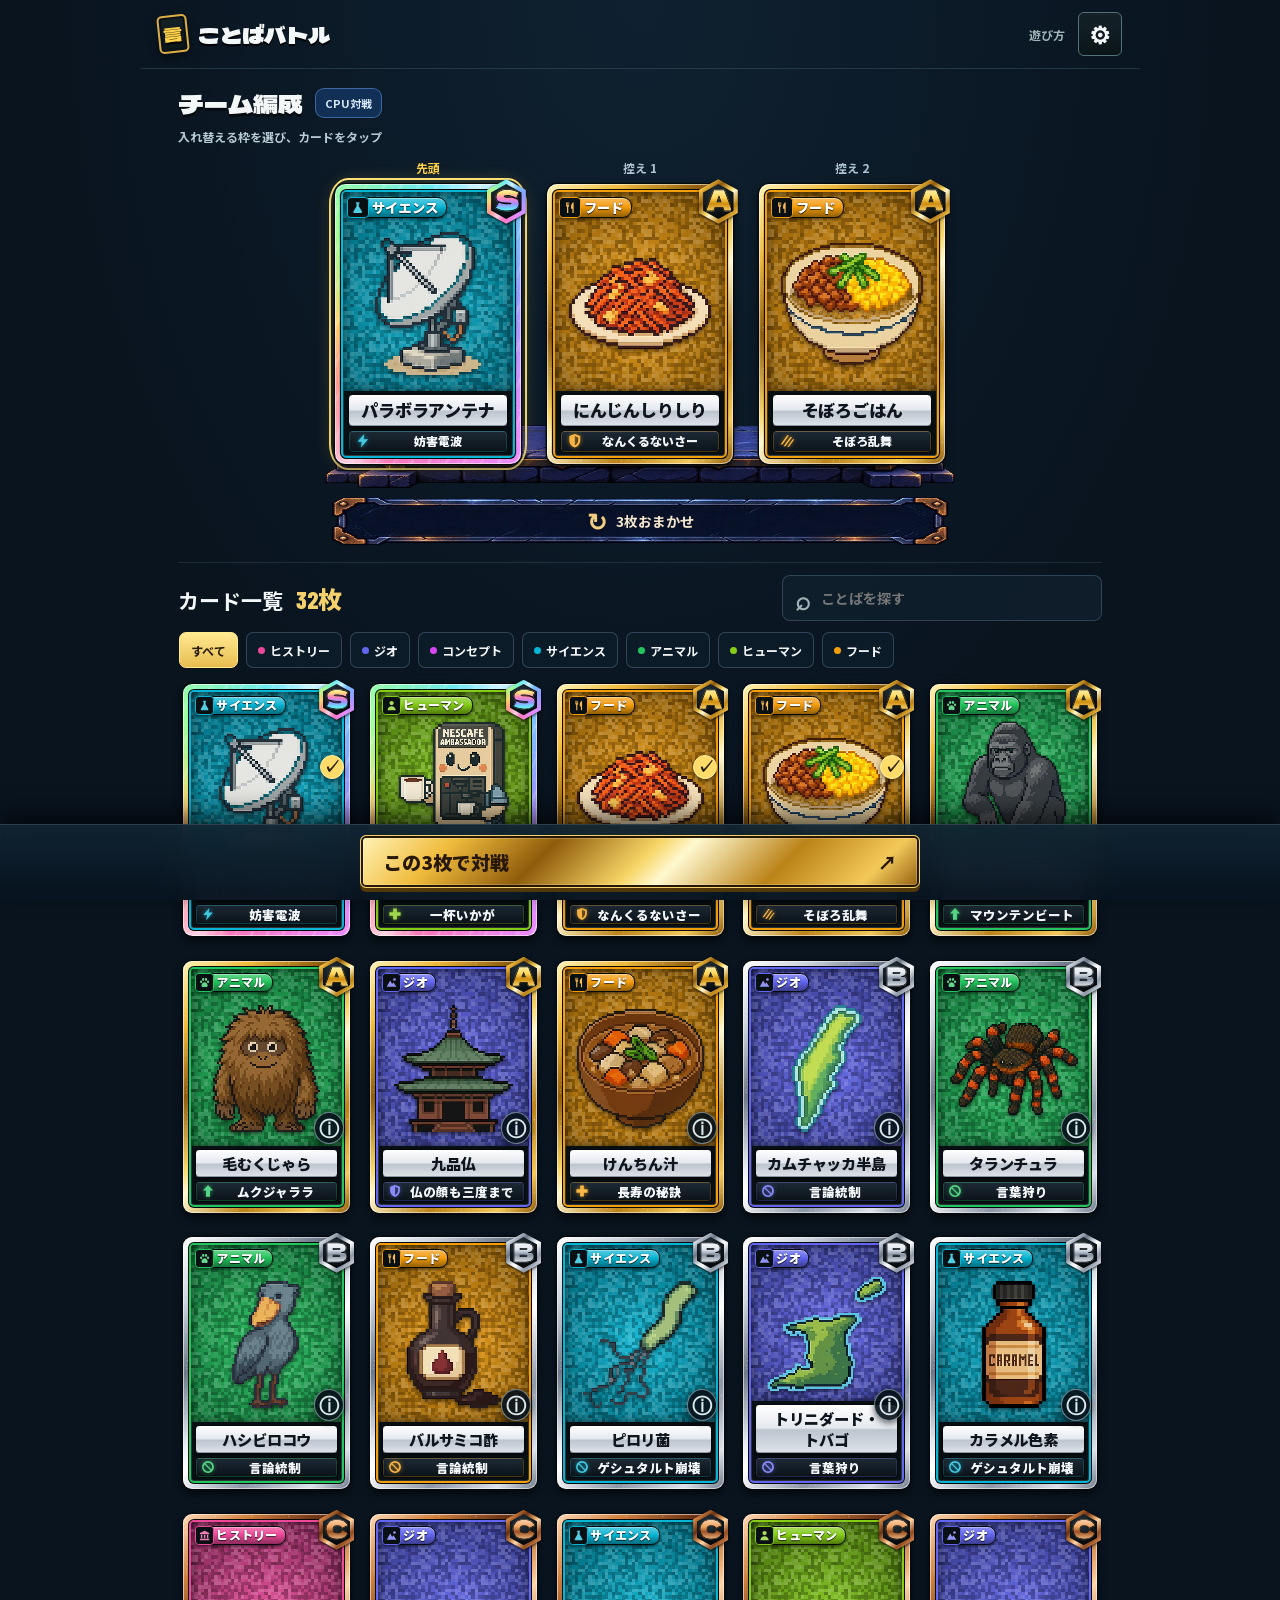
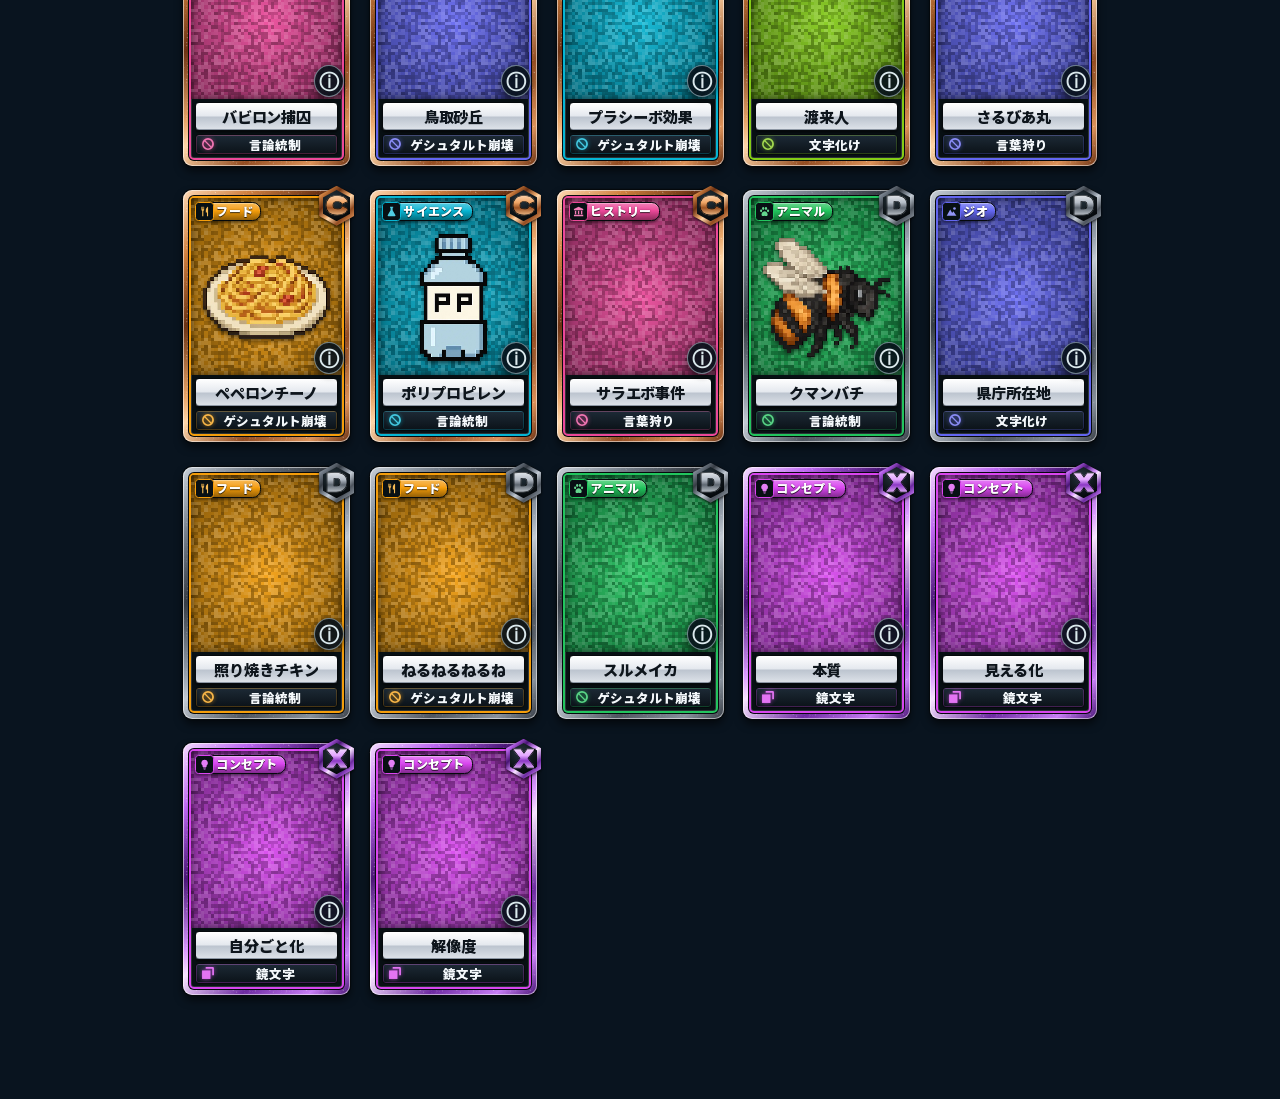
==== index.html @ 17102b44 "preview: fix clipped text, HUD frame insets and compact battle layout" ====
<!doctype html>
<html lang="ja">
<head>
  <meta charset="utf-8">
  <meta name="viewport" content="width=device-width,initial-scale=1,viewport-fit=cover">
  <meta name="robots" content="noindex,nofollow">
  <meta name="theme-color" content="#0b171b">
  <link rel="icon" href="data:,">
  <link rel="preload" as="image" href="battle-ui/assets/img/moon-arena-preview.webp" fetchpriority="high">
  <link rel="preload" as="image" href="battle-ui/assets/img/moon-arena-mobile.webp" media="(max-width:600px)" fetchpriority="low">
  <link rel="preload" as="image" href="battle-ui/assets/img/moon-arena.webp" media="(min-width:601px)" fetchpriority="low">
  <title>ことばバトル — WORD DUEL</title>
  <link rel="stylesheet" href="battle-ui/styles/tokens.css?v=20261007-textfit">
  <link rel="stylesheet" href="battle-ui/ui.css?v=20261007-textfit">
  <link rel="stylesheet" href="battle-ui/styles/cards.css?v=20261007-textfit">
  <link rel="stylesheet" href="battle-ui/styles/battle.css?v=20261007-textfit">
  <link rel="stylesheet" href="battle-ui/styles/mockup.css?v=20261007-textfit">
  <script defer src="battle-ui/data.js?v=20261007-textfit"></script>
  <script defer src="battle-ui/engine.js?v=20261007-textfit"></script>
  <script defer src="battle-ui/presentation.js?v=20261007-textfit"></script>
  <script defer src="battle-ui/view.js?v=20261007-textfit"></script>
  <script defer src="battle-ui/effects.js?v=20261007-textfit"></script>
  <script defer src="battle-ui/app.js?v=20261007-textfit"></script>
</head>
<body>
<div class="ambient" aria-hidden="true"></div>
  <header class="masthead">
    <a class="brand" href="index.html" aria-label="ことばアーケードに戻る"><span class="brand-mark">言</span><span>ことばバトル<small>カード × じゃんけん</small></span></a>
    <nav><button class="text-button" id="rulesButton">遊び方</button><button class="icon-button" id="settingsButton" aria-label="音と演出の設定">⚙</button></nav>
  </header>
  <main>
    <section id="setupScreen" class="setup-screen">
      <div class="intro"><div><div class="setup-title-row"><h1>チーム編成</h1><span class="cpu-mode">CPU対戦</span></div><p class="intro-copy">入れ替える枠を選び、カードをタップ</p></div></div>
      <section class="team-panel" data-side="A" aria-labelledby="teamHeading"><h2 id="teamHeading" class="sr-only">あなたの3枚</h2><div id="teamSlots" class="team-slots"></div><button id="randomTeam" class="subtle-button" type="button"><span aria-hidden="true">↻</span> 3枚おまかせ</button><p class="cpu-note sr-only">相手は毎回ランダム</p></section>
      <section class="collection" aria-labelledby="collectionHeading"><p id="selectionTarget" class="selection-target sr-only" role="status">1枚目にセットするカードを選ぶ</p><div class="collection-heading"><h2 id="collectionHeading">カード一覧 <span>32枚</span></h2><label class="search-box"><span aria-hidden="true">⌕</span><input id="searchInput" type="search" placeholder="ことばを探す" aria-label="ことばを検索"></label></div><div id="typeFilters" class="filters" aria-label="タイプで絞り込む"></div><div id="wordGrid" class="word-grid"></div><p id="emptySearch" class="empty-search" hidden>そのことばは見つかりませんでした。</p></section>
      <div class="setup-dock"><p class="match-summary"><span>あなたの3枚</span><b>VS</b><span>ランダムCPU</span></p><button id="startBattle" class="primary-button">この3枚で対戦 <span>↗</span></button></div>
    </section>
    <section id="battleScreen" class="battle-screen" hidden></section>
    <section id="resultScreen" class="result-screen" hidden><p class="eyebrow">対戦結果</p><h1 id="resultTitle">YOU WIN</h1><p id="resultCopy"></p><div id="resultCards" class="result-cards"></div><div class="result-actions"><button id="rematchButton" class="primary-button">同じチームで再戦 ↗</button><button id="backToSetup" class="subtle-button">編成を変える</button><a href="index.html" class="text-button">アーケードへ</a></div></section>
  </main>
  <dialog id="panelDialog" class="panel-dialog"><div class="dialog-head"><p class="eyebrow" id="dialogLabel"></p><button id="closeDialog" class="icon-button" aria-label="閉じる">×</button></div><div id="dialogContent"></div></dialog>
  <div id="toast" class="toast" role="status" hidden></div>
</body>
</html>
---- battle-ui/styles/tokens.css ----
@charset "UTF-8";
/* Design tokens: fonts, colours, metals, motion. Shared by every screen. */
@font-face{font-family:"KB Dela";src:url(../assets/fonts/DelaGothicOne-subset.woff2) format("woff2");font-weight:400;font-display:swap}
@font-face{font-family:"KB Noto";src:url(../assets/fonts/NotoSansJP-700-subset.woff2) format("woff2");font-weight:700;font-display:swap}
@font-face{font-family:"KB Noto";src:url(../assets/fonts/NotoSansJP-900-subset.woff2) format("woff2");font-weight:900;font-display:swap}
@font-face{font-family:"KB Barlow";src:url(../assets/fonts/BarlowCondensed-800-subset.woff2) format("woff2");font-weight:800;font-display:swap}

:root{
  --font-title:"KB Dela","Dela Gothic One","Hiragino Sans","Yu Gothic UI","Meiryo",sans-serif;
  --font-ui:"KB Noto","Noto Sans JP","Hiragino Sans","Hiragino Kaku Gothic ProN","Yu Gothic UI","Meiryo",sans-serif;
  --font-num:"KB Barlow","Barlow Condensed","Arial Narrow","KB Noto",sans-serif;

  --ink:#081014;--arena:#0b171b;--text:#f3f7f8;--muted:#9fb3b8;--line:#7fb6c233;
  --panel:linear-gradient(180deg,#152329f2,#0b1519f2);
  --panel-edge:#3f5e66;--panel-hi:#9cc6cf40;
  --gold:#ffd04a;--gold-deep:#b77a08;
  --you:#2f7cf6;--cpu:#e5322d;
  --hp-you:linear-gradient(180deg,#8cff9e,#22d154 45%,#119338);
  --hp-cpu:linear-gradient(180deg,#ff9b85,#f0442c 45%,#a8180f);
  --hp-high:linear-gradient(180deg,#a5ffae,#35d35b 45%,#13953c);
  --hp-mid:linear-gradient(180deg,#fff5a8,#ffd033 45%,#c78b05);
  --hp-low:linear-gradient(180deg,#ffb39e,#f24b36 45%,#bd201f);
  --hp-ghost:#ffe08a;
  --atk:linear-gradient(90deg,#b5160f,#ff4a32);--def:linear-gradient(90deg,#1650c8,#3aa0ff);--eva:linear-gradient(90deg,#0f8a3a,#2fe36a);
  --atk-ico:#ff4a3a;--def-ico:#3c9bff;--eva-ico:#2fe36a;
  --buff:#5ff08a;--guard:#7cc4ff;--debuff:#c69bff;

  /* Rarity metals. Each pairs a frame gradient with a text gradient. */
  --metal-gold:linear-gradient(135deg,#fff4b8 0%,#f0bb3c 16%,#8f5c0c 33%,#f7d566 50%,#fff8cf 56%,#bb8318 74%,#f3c95a 90%,#8f5c0c 100%);
  --metal-silver:linear-gradient(135deg,#ffffff 0%,#ccd4de 16%,#6c7888 33%,#e8edf3 50%,#ffffff 56%,#8c97a6 74%,#dce2ea 90%,#6c7888 100%);
  --metal-bronze:linear-gradient(135deg,#ffd9b4 0%,#d0803f 16%,#6b3112 33%,#e7a467 50%,#ffd6a8 56%,#934c21 74%,#dc9158 90%,#6b3112 100%);
  --metal-iron:linear-gradient(135deg,#c9d0d8 0%,#76808c 16%,#363c44 33%,#949eaa 50%,#c2cad3 56%,#4e555e 74%,#87909b 90%,#363c44 100%);
  --metal-violet:linear-gradient(135deg,#f5dcff 0%,#bc66f0 16%,#4a1576 33%,#d996ff 50%,#f8e3ff 56%,#6d2aa1 74%,#c77df5 90%,#4a1576 100%);
  --metal-rainbow:linear-gradient(115deg,#ffffff00 30%,#ffffffb0 46%,#ffffff00 58%),conic-gradient(from 200deg at 40% 45%,#ff6fa5,#ffd36b,#9dff9a,#5fe3ff,#8f9dff,#e88bff,#ff6fa5);
  --text-gold:linear-gradient(180deg,#fff7c6 0%,#ffd75a 40%,#d08d0e 62%,#ffe58c 100%);
  --text-silver:linear-gradient(180deg,#ffffff 0%,#dfe6ee 40%,#8693a3 62%,#f2f5f8 100%);
  --text-bronze:linear-gradient(180deg,#ffe2c4 0%,#f0a565 40%,#9b5121 62%,#ffcf9c 100%);
  --text-iron:linear-gradient(180deg,#eef1f4 0%,#b4bcc6 40%,#5d6670 62%,#d2d8de 100%);
  --text-violet:linear-gradient(180deg,#fbeaff 0%,#e3a6ff 40%,#8b37c4 62%,#f1c9ff 100%);
  --text-rainbow:linear-gradient(180deg,#fff 0%,#ffe27a 22%,#ff86c0 42%,#a58cff 62%,#62e6ff 82%,#b6ffb0 100%);

  /* Motion. --fx-speed is 1 for standard and .5 for fast. */
  --fx-speed:1;--ease-out:cubic-bezier(.2,.8,.2,1);--ease-snap:cubic-bezier(.3,1.4,.5,1);
  color-scheme:dark;
}
body.speed-fast{--fx-speed:.5}
*,*:before,*:after{box-sizing:border-box}
body{margin:0;background:var(--arena);color:var(--text);font-family:var(--font-ui)}
button,input,select{font:inherit}
button{-webkit-tap-highlight-color:transparent}
[hidden]{display:none!important}
.svg-defs{position:absolute;width:0;height:0;overflow:hidden}
---- battle-ui/ui.css ----
@charset "UTF-8";
/* Shell screens. Battle and cards are shared with visual-review.html. */
body{min-width:320px;font-weight:700}button,a,input,select{touch-action:manipulation}button{color:inherit;cursor:pointer}button:disabled{cursor:default}button:focus-visible,a:focus-visible,input:focus-visible,select:focus-visible{outline:3px solid var(--gold);outline-offset:3px}a{color:inherit;text-decoration:none}h1,h2,h3,p{margin:0}
.ambient{position:fixed;inset:0;z-index:-1;background:linear-gradient(#061015b3,#061015e8),url(assets/img/arena-wide.webp) center/cover}
.masthead{max-width:1200px;margin:auto;padding:20px 24px;display:flex;align-items:center;justify-content:space-between;border-bottom:1px solid var(--line);gap:12px}.masthead nav{display:flex;gap:12px;align-items:center}
.brand{display:flex;align-items:center;gap:12px;font:400 20px/1.3 var(--font-title)}.brand small{display:block;font:700 10px/1.8 var(--font-ui);letter-spacing:.14em;color:var(--muted)}.brand-mark{display:grid;place-items:center;width:42px;height:50px;border:2px solid #dcae45;border-radius:5px;transform:rotate(-6deg);color:var(--gold);background:var(--panel);box-shadow:inset 0 0 0 2px #081014,0 4px 10px #0008}
.icon-button,.text-button,.subtle-button{min-height:44px;border:1px solid #52717b;background:var(--panel);border-radius:6px;padding:8px 14px;font-size:13px;display:inline-flex;align-items:center;justify-content:center;gap:8px}.text-button{border-color:transparent;background:transparent;color:var(--muted)}.icon-button{width:44px;padding:0;font:700 24px/1 var(--font-ui)}.subtle-button:hover,.icon-button:hover{border-color:var(--gold)}
.primary-button{min-height:50px;padding:12px 22px;background:var(--metal-gold);color:#281807;border:1px solid #f5d26b;box-shadow:inset 0 0 0 2px #261805,inset 0 0 0 3px #fff3,0 4px 0 #513608;border-radius:6px;font-weight:900;font-size:16px;display:flex;align-items:center;justify-content:space-between;gap:20px}.primary-button:active{transform:translateY(2px);box-shadow:inset 0 0 0 2px #261805,0 2px 0 #513608}
.setup-screen{max-width:1160px;margin:auto;padding:30px 24px 160px}.intro{display:flex;align-items:center;justify-content:space-between;gap:16px;margin-bottom:24px}.intro h1{font:400 32px/1.4 var(--font-title);text-shadow:0 3px #0008}.intro-copy{margin-top:8px;color:var(--muted);font-size:13px}.arcade-rule{display:grid;gap:5px;text-align:right;font-size:14px;color:var(--gold)}.arcade-rule span{color:var(--muted);font-size:12px}
.team-panel{background:var(--panel);border:1px solid #4b636c;border-radius:10px;padding:16px;margin-bottom:30px;box-shadow:inset 0 1px #b7dbe422,0 8px 20px #0005}.section-label{display:flex;justify-content:space-between;align-items:center;gap:12px;margin-bottom:14px}.section-label h2{font-size:16px}.section-label>span{font-size:11px;color:var(--muted)}
.team-slots{display:grid;grid-template-columns:repeat(3,minmax(0,1fr));gap:12px}.team-slot{position:relative;min-width:0;min-height:100px;padding:12px;border:1px solid #36515c;border-radius:6px;background:linear-gradient(120deg,#17313c,#081216);display:flex;align-items:center;gap:10px;text-align:left}.team-slot.selected{border-color:var(--gold);box-shadow:inset 0 0 0 1px #ffd04a66,0 0 16px #ffd04a16}.team-slot img{width:76px;height:76px;object-fit:contain;filter:drop-shadow(0 4px 4px #000a)}.team-slot b{display:block;font-size:14px;overflow-wrap:anywhere}.team-slot small{display:block;color:var(--muted);font-size:11px;margin-top:5px}.slot-no{position:absolute;top:5px;left:7px;font:800 15px var(--font-num);color:var(--gold)}
.team-tools{display:flex;gap:8px;margin-top:12px;flex-wrap:wrap}.team-tools .subtle-button{font-size:12px;min-height:40px}.collection-heading{display:flex;align-items:center;justify-content:space-between;gap:16px;margin-bottom:14px}.eyebrow{font-size:11px;line-height:1.4;letter-spacing:.12em;color:var(--muted)}.collection-heading h2{font-size:20px;margin-top:5px}.collection-heading h2 span{color:var(--gold);font:800 24px var(--font-num);margin-left:8px}
.search-box{display:flex;align-items:center;gap:8px;background:#050d11;border:1px solid #49636b;border-radius:6px;padding:0 12px;width:260px}.search-box>span{font-size:26px;color:var(--muted)}.search-box input{width:100%;height:44px;min-width:0;border:0;background:none;color:var(--text);font-size:13px}
.filters{display:flex;gap:7px;overflow:auto;padding:3px 2px 14px;scrollbar-width:thin}.filter{display:inline-flex;align-items:center;gap:5px;min-height:40px;padding:7px 12px;white-space:nowrap;border:1px solid #3d535a;border-radius:5px;background:#0c181e;font-size:12px}.filter.active{border-color:var(--card-color);background:color-mix(in srgb,var(--card-color) 14%,#0c181e)}.filter-dot{width:7px;height:7px;border-radius:50%;background:var(--card-color)}
.word-grid{display:grid;grid-template-columns:repeat(5,minmax(0,1fr));gap:24px 20px;padding-top:6px}.word-entry{display:block;min-width:0;padding:0;background:transparent;border:0;text-align:left;position:relative;transition:transform 150ms ease}.word-entry:hover{transform:translateY(-4px)}.word-entry .kcard{width:100%}.word-entry.in-team:after{content:'編成中';position:absolute;left:8px;top:38px;font-size:10px;background:#061113eb;color:var(--gold);padding:4px 7px;border:1px solid var(--gold);border-radius:4px}
.entry-footer{display:flex;justify-content:space-between;gap:5px;margin:7px 2px 0;color:var(--muted);font-size:10px}.entry-footer span:first-child{overflow:hidden;white-space:nowrap;text-overflow:ellipsis}.card-stats{display:grid;gap:4px;margin:10px 2px 0;padding:9px 8px;background:#081318d9;border:1px solid #35505b;border-radius:5px}.card-stat{display:grid;grid-template-columns:26px minmax(0,1fr) 30px;gap:6px;align-items:center;font-size:10px;line-height:1.2}.card-stat b{text-align:right;font:800 15px/1 var(--font-num)}.stat-track{height:5px;background:#02080b;overflow:hidden;border-radius:2px}.stat-track i{display:block;height:100%;background:var(--hp-you)}.stat-atk .stat-track i{background:var(--atk)}.stat-def .stat-track i{background:var(--def)}.stat-eva .stat-track i{background:var(--eva)}.empty-search{text-align:center;padding:40px;color:var(--muted)}
.setup-dock{position:fixed;bottom:0;left:0;right:0;z-index:5;display:flex;justify-content:center;gap:60px;align-items:center;padding:14px 24px max(14px,env(safe-area-inset-bottom));background:linear-gradient(#16272ff2,#081014fa);border-top:1px solid #5e7984;box-shadow:0 -10px 26px #0009;backdrop-filter:blur(12px)}.setup-dock>.primary-button{width:300px}
.panel-dialog{position:fixed;padding:20px;width:min(540px,calc(100% - 24px));max-height:calc(100dvh - 32px);overflow:auto;border:1px solid #8babb4;border-radius:10px;background:linear-gradient(140deg,#1e343e,#081318 70%);box-shadow:inset 0 0 0 3px #071015,0 24px 80px #000c;color:var(--text);overscroll-behavior:contain}.panel-dialog::backdrop{background:#02080ccd;backdrop-filter:blur(4px)}.dialog-head{display:flex;justify-content:space-between;align-items:center;margin-bottom:16px;min-height:44px}.panel-dialog h2{font-size:22px;line-height:1.45}.panel-dialog h3{font-size:16px}.panel-copy{font-size:13px;color:#bdced5;line-height:1.9;margin:12px 0}.panel-copy p{margin:16px 0}.panel-copy strong{color:var(--text)}
.detail-top{display:grid;grid-template-columns:150px minmax(0,1fr);gap:22px;align-items:center}.detail-top .kcard{width:100%}.detail-top p{font-size:12px;color:var(--muted);margin-top:10px}.detail-stats{display:grid;grid-template-columns:repeat(4,minmax(0,1fr));gap:8px;margin:20px 0}.detail-stat{background:#030b0f;border:1px solid #3d5862;border-radius:5px;text-align:center;padding:10px 4px}.detail-stat small{display:block;font-size:11px;color:var(--muted)}.detail-stat b{font:800 30px var(--font-num)}.skill-description{padding:16px;border-left:3px solid var(--gold);background:#03101599;font-size:13px;line-height:1.9}.skill-description h3{color:var(--gold);margin-bottom:6px}.dialog-actions{display:flex;gap:12px;margin-top:20px;flex-wrap:wrap}.dialog-actions .primary-button{flex:1}
.setting-row{display:flex;align-items:center;justify-content:space-between;gap:16px;font-size:13px;margin-top:18px;min-height:44px}.setting-row select{max-width:68%;min-height:44px;padding:8px;border:1px solid #5d7b85;background:#09151b;color:var(--text);border-radius:5px;font-size:12px}.setting-row input[type=range]{width:55%;height:32px;accent-color:var(--gold)}.setting-row input[type=checkbox]{width:24px;height:24px;accent-color:var(--gold)}
.switch-choice{display:flex;align-items:center;gap:14px;width:100%;min-height:88px;margin-top:12px;padding:12px;border:1px solid #4a6873;border-radius:6px;background:var(--panel);text-align:left}.switch-choice:hover{border-color:var(--gold)}.switch-choice img{width:70px;height:70px;object-fit:contain}.switch-choice b{display:block;font-size:15px}.switch-choice small{display:block;font-size:11px;line-height:1.7;color:var(--muted);margin-top:5px}.order-row{display:flex;align-items:center;gap:8px;margin-top:12px}.order-row>span{flex:1;font-size:14px}.history-list{padding-left:20px;font-size:12px;line-height:1.8;color:#cedbe0}.history-list li{margin-bottom:10px}
.result-screen{max-width:780px;margin:0 auto;padding:48px 24px;text-align:center}.result-screen h1{font:800 clamp(50px,12vw,90px)/1.2 var(--font-num);color:var(--gold);text-shadow:0 4px #281807,0 0 30px #ffd04a22;margin:12px 0}#resultCopy{font-size:13px;color:var(--muted);line-height:1.7}.result-cards{display:grid;grid-template-columns:repeat(3,minmax(0,1fr));gap:20px;margin:40px 0}.result-cards .kcard{width:100%}.result-hp{font:800 18px/1.5 var(--font-num);margin-top:12px}.result-actions{display:flex;flex-wrap:wrap;justify-content:center;gap:12px}.result-actions .primary-button{justify-content:center}.toast{position:fixed;bottom:140px;left:50%;transform:translateX(-50%);z-index:30;max-width:calc(100% - 28px);width:max-content;padding:12px 20px;border:1px solid var(--gold);border-radius:6px;background:#0a171cf5;color:var(--text);font-size:13px;box-shadow:0 6px 24px #000b}
@media(max-width:900px){.word-grid{grid-template-columns:repeat(4,minmax(0,1fr))}.team-slot img{width:54px}.team-slot b{font-size:12px}.setup-dock{gap:24px}}
@media(max-width:620px){
 .masthead{padding:12px 16px}.brand{font-size:15px;gap:8px}.brand-mark{width:32px;height:40px}.brand small{font-size:9px}.masthead nav{gap:4px}.text-button{padding:8px;font-size:12px}.setup-screen{padding:22px 14px 164px}.intro h1{font-size:26px}.arcade-rule{display:none}.intro-copy{font-size:12px}
 .team-panel{padding:12px}.section-label h2{font-size:14px}.section-label>span{font-size:10px}.team-slots{gap:6px}.team-slot{flex-direction:column;gap:3px;padding:18px 5px 8px;text-align:center;min-height:132px}.team-slot img{width:60px;height:50px}.team-slot b{font-size:10px}.team-slot small{font-size:9px;margin-top:4px}.team-tools{gap:5px}.team-tools .subtle-button{padding:6px 9px;min-height:44px;font-size:10px}
 .collection-heading{gap:10px}.collection-heading h2{font-size:17px}.search-box{width:150px}.search-box input{font-size:11px}.filters{gap:6px}.filter{padding:6px 10px}.word-grid{grid-template-columns:repeat(2,minmax(0,1fr));gap:24px 16px;padding:5px 4px}.setup-dock{flex-direction:column;gap:8px;padding:9px 14px max(12px,env(safe-area-inset-bottom))}.setup-dock>.primary-button{width:100%;max-width:450px;min-height:48px}
 .panel-dialog{padding:16px}.detail-top{grid-template-columns:130px minmax(0,1fr);gap:16px}.detail-top h2{font-size:19px}.detail-top p{font-size:11px}.detail-stats{gap:6px;margin:16px 0}.detail-stat b{font-size:26px}.dialog-actions{gap:8px}.dialog-actions .primary-button{font-size:14px;padding:10px 14px}.dialog-actions>.subtle-button{width:100%}.result-screen{padding:32px 14px}.result-cards{gap:12px;margin:30px 0}.result-hp{font-size:13px}.result-actions{flex-direction:column}.result-actions .primary-button{font-size:15px}
}
@media(prefers-reduced-motion:reduce){.word-entry{transition:none}.word-entry:hover{transform:none}}.motion-reduced .word-entry{transition:none}

/* Matching team editors: selecting either side uses the same collection. */
.match-teams{display:grid;grid-template-columns:repeat(2,minmax(0,1fr));gap:18px;margin-bottom:28px}
.match-teams .team-panel{--team-accent:#71b8ff;margin:0;min-width:0;border-top:3px solid var(--team-accent)}
.match-teams .team-panel[data-side="B"]{--team-accent:#ff9181}
.team-panel[data-editing="true"]{box-shadow:inset 0 0 0 1px #b7dbe422,0 0 20px #122836}
.team-panel .section-label h2{display:flex;align-items:center;gap:8px;font-size:15px}
.team-panel .section-label>span{font-size:10px}
.team-panel .team-slots{gap:8px}
.team-panel .team-slot{display:flex;flex-direction:column;justify-content:start;text-align:center;min-height:150px;padding:18px 5px 8px;gap:5px;border-color:#42606d;background:linear-gradient(160deg,color-mix(in srgb,var(--type) 15%,#17313c),#081216)}
.team-panel .team-slot.selected{border:2px solid var(--team-accent);padding:17px 4px 7px;box-shadow:0 0 12px color-mix(in srgb,var(--team-accent) 20%,transparent)}
.slot-art{position:relative;display:block;width:76px;height:68px;flex:0 0 auto;overflow:hidden}
.team-slot .slot-art img{width:100%;height:100%}.slot-copy{min-width:0;width:100%}.team-panel .team-slot b{font-size:12px;line-height:1.4}.team-panel .team-slot small{font-size:10px;line-height:1.3}
.slot-copy small i{display:inline-block;width:6px;height:6px;border-radius:50%;margin-right:3px}
.slot-edit{font-size:10px;line-height:14px;color:var(--team-accent);margin-top:auto;text-decoration:underline;text-underline-offset:3px}
.team-tools{justify-content:space-between;gap:5px}.team-tools .subtle-button{padding:6px 10px;flex:1;min-height:40px;white-space:nowrap}
.selection-target{width:fit-content;border-left:3px solid #71b8ff;background:#173248;padding:8px 12px;font-size:13px;margin-bottom:14px}.selection-target[data-side="B"]{border-color:#ff9181;background:#3d2223}
.collection{scroll-margin-top:18px}.match-summary{display:flex;align-items:center;gap:22px;font-size:13px;color:#d7e6ec}.match-summary b{font:800 24px var(--font-num);color:var(--gold)}
@media(max-width:760px){.match-teams{grid-template-columns:1fr;gap:12px}.team-panel .team-slot{min-height:118px;gap:3px}.slot-art{width:64px;height:45px}.team-panel .team-slot b{font-size:11px}.team-panel .team-slot small{font-size:9px}.team-panel .section-label{margin-bottom:9px}.match-teams .team-panel{padding:11px}.team-tools{margin-top:9px}.team-tools .subtle-button{min-height:36px;font-size:11px}.match-summary{font-size:12px;gap:20px}}
@media(max-width:620px){.setup-screen{padding-bottom:132px}.setup-dock{gap:6px}.match-summary b{font-size:18px}}
@keyframes result-arrive{from{opacity:0;transform:scale(1.3);filter:blur(5px)}to{opacity:1;transform:scale(1);filter:blur(0)}}
.result-screen.screen-enter h1{animation:result-arrive 550ms cubic-bezier(.15,.85,.2,1)}
body.motion-reduced .result-screen h1{animation:none}
@media(prefers-reduced-motion:reduce){.result-screen h1{animation:none!important}}

/* Compact tap-first team setup. The three chosen cards stay in sight while
   the player scrolls the gallery; the opponent is randomized at battle start. */
.setup-screen{max-width:1040px;padding-top:16px;padding-bottom:116px}
.intro{margin-bottom:12px}.intro h1{font-size:24px;line-height:1.2}.intro-copy{margin-top:3px;font-size:12px}
.cpu-note{display:flex;align-items:center;gap:8px;font-size:12px;color:#dce9ec;white-space:nowrap}
.cpu-note .owner-tag{font-size:12px}.cpu-note b{font-weight:900}
.setup-screen>.team-panel{position:sticky;top:0;z-index:6;margin:0 0 14px;padding:10px 12px 8px;border:1px solid #527c96;border-top:3px solid #71b8ff;background:#101e25f7;backdrop-filter:blur(16px)}
.setup-screen .section-label{margin-bottom:8px}.setup-screen .section-label h2{display:flex;align-items:center;gap:8px;font-size:15px}
.setup-screen .section-label .subtle-button{min-height:34px;padding:5px 10px;white-space:nowrap;font-size:11px}
.setup-screen .team-slots{gap:8px}.setup-screen .team-slot{height:94px;min-height:0;display:flex;flex-direction:row;gap:6px;padding:14px 8px 6px;background:linear-gradient(140deg,color-mix(in srgb,var(--type) 20%,#0e2028),#071014);border:2px solid #385565;text-align:left}
.setup-screen .team-slot.selected{padding:14px 8px 6px;border-color:#ffd96f;box-shadow:0 0 0 2px #ffd96f44,0 0 18px #ffd04a38}
.setup-screen .slot-no{top:3px;left:6px;font-size:10px;line-height:1.1;letter-spacing:.02em}
.setup-screen .slot-art{width:66px;height:56px;flex:0 0 auto}.setup-screen .slot-art img{width:100%;height:100%}
.setup-screen .slot-copy{min-width:0}.setup-screen .slot-copy b{font-size:12px;line-height:1.25;overflow-wrap:anywhere}.setup-screen .slot-copy small{margin-top:4px;font-size:10px;line-height:1.2}
.team-help{margin-top:7px;font-size:11px;color:#d2e4e8;text-align:center}
.selection-target{margin-bottom:8px;padding:7px 10px;font-size:12px}.collection{scroll-margin-top:190px}
.collection-heading{margin-bottom:8px}.collection-heading h2{font-size:18px}.collection-heading h2 span{font-size:20px}
.filters{padding-bottom:8px}.filter{min-height:34px;padding:5px 9px;font-size:11px}
.word-grid{grid-template-columns:repeat(5,minmax(0,1fr));gap:16px 12px;padding:2px}
.word-entry{text-align:center}.word-entry:hover{transform:none}.word-entry.in-team:after{content:none}
.word-pick{display:block;position:relative;width:100%;padding:0;border:0;background:none;color:inherit;text-align:left}
.word-pick:focus-visible,.word-more:focus-visible{outline:3px solid var(--gold);outline-offset:2px}
.word-pick .kcard{width:100%}.word-pick:active{transform:scale(.96)}
.chosen-badge{position:absolute;z-index:4;left:1px;top:2px;padding:2px 4px;border:1px solid #c6e8ff;border-radius:3px;background:#145fa5;color:#fff;font-size:9px;line-height:1.1;white-space:nowrap}
.word-entry .entry-footer{display:grid;grid-template-columns:minmax(0,1fr) auto;align-items:start;gap:3px;margin:4px 0 0;color:#e6f0f3;font-size:10px;line-height:1.25;text-align:left}
.word-entry .entry-footer span:first-child{white-space:normal;overflow-wrap:anywhere;display:-webkit-box;-webkit-box-orient:vertical;-webkit-line-clamp:2;overflow:hidden;min-height:25px}
.word-more{min-width:32px;min-height:26px;padding:2px 3px;border:1px solid #68848f;border-radius:4px;background:#0c202a;color:#dbe9ed;font-size:10px}
.setup-dock{gap:16px;padding:8px 16px max(8px,env(safe-area-inset-bottom))}.setup-dock>.primary-button{width:260px;min-height:46px}
@media(max-width:620px){
  .setup-screen{padding:10px 10px 98px}.intro{align-items:flex-start;gap:7px}.intro h1{font-size:21px}.intro-copy{font-size:11px}.cpu-note{align-items:flex-end;flex-direction:column;gap:3px;font-size:9px}.cpu-note .owner-tag{font-size:10px;padding:3px 6px}
  .setup-screen>.team-panel{padding:8px 8px 6px;margin-bottom:10px}.setup-screen .section-label{margin-bottom:7px}.setup-screen .section-label h2{font-size:13px}.setup-screen .section-label .subtle-button{min-height:32px;padding:4px 7px;font-size:10px}
  .setup-screen .team-slots{gap:5px}.setup-screen .team-slot{height:108px;min-height:0;flex-direction:column;align-items:center;gap:1px;padding:16px 3px 3px;text-align:center}
  .setup-screen .team-slot.selected{padding:16px 3px 3px}.setup-screen .slot-art{width:72px;height:49px}.setup-screen .slot-copy b{font-size:10px;line-height:1.15;display:-webkit-box;-webkit-box-orient:vertical;-webkit-line-clamp:2;overflow:hidden}.setup-screen .slot-copy small{font-size:8px;margin-top:2px}
  .team-help{font-size:10px;margin-top:5px}.collection{scroll-margin-top:166px}.collection-heading{gap:8px}.collection-heading h2{font-size:16px}.search-box{width:135px}.search-box input{font-size:11px}.filter{min-height:30px;padding:4px 7px;font-size:10px}
  .word-grid{grid-template-columns:repeat(4,minmax(0,1fr));gap:12px 6px;padding:2px}.word-entry .entry-footer{font-size:9px}.word-more{min-width:29px;font-size:9px}
  .setup-dock{flex-direction:row;padding:7px 10px max(9px,env(safe-area-inset-bottom))}.setup-dock .match-summary{display:none}.setup-dock>.primary-button{width:100%;max-width:420px;min-height:46px}
}
@media(max-width:350px){.word-grid{grid-template-columns:repeat(3,minmax(0,1fr))}.cpu-note b{display:none}}
---- battle-ui/styles/cards.css ----
@charset "UTF-8";
/* Common card: rarity = outer metal frame + rank badge, type = inner band,
   plate and icon. Internal sizes use container units so one component
   works at battle, bench and list sizes. */
[data-rank="S"]{--metal:var(--metal-rainbow);--metal-text:var(--text-rainbow);--metal-edge:#e9f6ff;--metal-glow:#9fe7ff66}
[data-rank="A"]{--metal:var(--metal-gold);--metal-text:var(--text-gold);--metal-edge:#ffe9a3;--metal-glow:#ffcf4a40}
[data-rank="B"]{--metal:var(--metal-silver);--metal-text:var(--text-silver);--metal-edge:#f4f7fb;--metal-glow:#dfe9f530}
[data-rank="C"]{--metal:var(--metal-bronze);--metal-text:var(--text-bronze);--metal-edge:#ffcfa1;--metal-glow:#e0915030}
[data-rank="D"]{--metal:var(--metal-iron);--metal-text:var(--text-iron);--metal-edge:#c7ced6;--metal-glow:#00000000}
[data-rank="X"]{--metal:var(--metal-violet);--metal-text:var(--text-violet);--metal-edge:#f0c8ff;--metal-glow:#c070ff40}

.ico{width:1em;height:1em;fill:currentColor;flex:0 0 auto;display:inline-block;vertical-align:-.14em}

/* ---- Large card ---- */
.kcard{position:relative;container-type:inline-size;width:100%;aspect-ratio:63/95;isolation:isolate;font-family:var(--font-ui);color:var(--text);user-select:none;-webkit-user-select:none}
.kcard-frame{position:absolute;inset:0;border-radius:5.5cqw;padding:3.4cqw;background:var(--metal);
  box-shadow:0 0 0 .7cqw #05090c,inset 0 0 0 .6cqw #ffffff88,inset 0 -1.2cqw 1.2cqw #0000004d,0 4cqw 7cqw #000000a6,0 0 7cqw var(--metal-glow)}
.kcard-frame:before{content:"";position:absolute;inset:0;border-radius:inherit;background:url(../assets/img/sparkle.png) 0 0/22cqw;mix-blend-mode:screen;opacity:.55;pointer-events:none}
.kcard[data-rank="S"] .kcard-frame:before{opacity:1;background:url(../assets/img/sparkle.png) 0 0/16cqw,repeating-linear-gradient(115deg,#ffffff00 0 6cqw,#ffffff38 7cqw,#ffffff00 8.5cqw)}
.kcard[data-rank="D"] .kcard-frame:before{opacity:.3}
.kcard-body{position:relative;height:100%;border-radius:3cqw;background:#081014;border:1.5cqw solid var(--type);
  box-shadow:0 0 0 .6cqw #05090c,inset 0 0 0 .5cqw #ffffff30;display:flex;flex-direction:column;gap:1.6cqw;padding:0 0 1.8cqw;overflow:hidden}

.kcard-art,.mini-art{position:relative;overflow:hidden;
  background:url(../assets/img/mosaic.png) 0 0/48cqw,radial-gradient(ellipse 75% 70% at 50% 56%,color-mix(in srgb,var(--type) 92%,#fff 8%),color-mix(in srgb,var(--type) 62%,#02090c) 78%);
  image-rendering:pixelated}
.kcard-art{flex:1 1 auto;min-height:0}
.kcard-art:after{content:"";position:absolute;inset:0;box-shadow:inset 0 0 6cqw #000000a0;pointer-events:none}
.art-pic{position:absolute;inset:0;display:block}
.art-pic img{position:absolute;inset:0;width:100%;height:100%;object-fit:contain;image-rendering:pixelated;
  transform:translate(var(--art-x,0),var(--art-y,0)) scale(var(--art-scale,1));
  -webkit-mask-image:linear-gradient(90deg,#0000,#000 3%,#000 97%,#0000),linear-gradient(#0000,#000 3%,#000 97%,#0000);-webkit-mask-composite:source-in;
  mask-image:linear-gradient(90deg,#0000,#000 3%,#000 97%,#0000),linear-gradient(#0000,#000 3%,#000 97%,#0000);mask-composite:intersect;
  filter:drop-shadow(0 1.6cqw 1.2cqw #0008)}
.kcard-art .art-pic{inset:14cqw 3cqw 1cqw}
.art-fallback{position:absolute;inset:0;display:grid;place-items:center;font:400 30cqw/1 var(--font-title);color:#fff;text-shadow:0 1cqw 0 #0008}

.kcard-type{position:absolute;left:2.4cqw;top:2.4cqw;z-index:2;display:flex;align-items:center;gap:1.6cqw;height:11.5cqw;padding:0 4.2cqw 0 0;
  background:linear-gradient(180deg,color-mix(in srgb,var(--type) 70%,#fff 30%),var(--type) 45%,color-mix(in srgb,var(--type) 60%,#000));
  border:.7cqw solid #05090c;border-radius:2cqw 5cqw 5cqw 2cqw;box-shadow:inset 0 .5cqw 0 #ffffff70,0 1cqw 1.6cqw #0007;
  font-weight:900;font-size:7.2cqw;line-height:1;color:#fff;text-shadow:0 .5cqw 0 #000a,0 0 1cqw #0006;letter-spacing:.02em}
.kcard-type .ico{width:11.5cqw;height:11.5cqw;padding:1.8cqw;margin:-.7cqw 0 -.7cqw -.7cqw;background:#081014;border:.7cqw solid var(--type);border-radius:2cqw;color:color-mix(in srgb,var(--type) 70%,#fff)}

.kcard-name{margin:0 2.6cqw;padding:1.8cqw 2.6cqw;min-height:13cqw;display:grid;place-items:center;text-align:center;
  background:linear-gradient(180deg,#ffffff,#e4e8ee 48%,#bcc4cf 52%,#dfe4ea);border:.8cqw solid #05090c;border-radius:2.4cqw;
  box-shadow:inset 0 .5cqw 0 #fff,inset 0 -.6cqw 0 #8d97a4,0 1cqw 1.4cqw #0008}
.kcard-name b{color:#0e151c;font-weight:900;font-size:min(9.1cqw,17px);line-height:1.12;letter-spacing:-.01em;word-break:keep-all;overflow-wrap:anywhere;word-break:auto-phrase;text-wrap:balance;
  display:-webkit-box;-webkit-box-orient:vertical;-webkit-line-clamp:2;overflow:hidden}
.kcard-name .name-part{display:inline-block;white-space:nowrap}
.kcard-move{margin:0 2.6cqw;height:12.5cqw;display:flex;align-items:center;gap:2.4cqw;padding:0 3cqw;
  background:linear-gradient(180deg,#1d2a36,#0b1218);border:.8cqw solid #05090c;border-radius:2.4cqw;box-shadow:inset 0 .5cqw 0 #ffffff1f,inset 0 0 0 .4cqw color-mix(in srgb,var(--type) 35%,transparent)}
.kcard-move .ico{width:8.4cqw;height:8.4cqw;color:color-mix(in srgb,var(--type) 75%,#fff);filter:drop-shadow(0 0 1.2cqw color-mix(in srgb,var(--type) 70%,transparent))}
.kcard-move b{flex:1;min-width:0;font-weight:900;font-size:min(7.6cqw,14px);line-height:1.1;white-space:nowrap;overflow:hidden;text-overflow:ellipsis;text-align:center;color:#f4f8fb}

/* Rank badge (shared by large and mini cards). */
.rank-badge{position:absolute;display:grid;place-items:center;filter:drop-shadow(0 .9cqw .8cqw #000c)}
.rank-badge:before,.rank-badge:after{content:"";position:absolute;inset:0;clip-path:polygon(50% 0,100% 24%,100% 76%,50% 100%,0 76%,0 24%)}
.rank-badge:before{background:var(--metal)}
.rank-badge:after{inset:11%;background:radial-gradient(circle at 40% 30%,#26343d,#05090c 75%)}
.rank-badge span{position:relative;z-index:1;font-family:var(--font-title);line-height:1;background:var(--metal-text);-webkit-background-clip:text;background-clip:text;color:transparent;-webkit-text-stroke:.03em #05090c}
.kcard-rank{top:-2.6cqw;right:-2.6cqw;width:21cqw;height:24cqw;z-index:3}
.kcard-rank span{font-size:14.5cqw;margin-top:-.6cqw}

/* Interactive wrapper used in battle. */
.card-hit{display:block;width:100%;padding:0;border:0;background:none;color:inherit;cursor:pointer;border-radius:6%}
.card-hit:focus-visible{outline:3px solid var(--gold);outline-offset:4px}

/* ---- Mini card (bench, team slots) ---- */
.mini{position:relative;container-type:inline-size;width:var(--mini-w,58px);aspect-ratio:58/66;padding:0;border:0;background:none;color:inherit;cursor:pointer;flex:0 0 auto}
.mini-frame{position:absolute;inset:0;border-radius:8cqw;padding:5cqw;background:var(--metal);box-shadow:0 0 0 1px #05090c,inset 0 0 0 1px #ffffff80,0 3px 6px #0009}
.mini-art{position:absolute;inset:5cqw 5cqw 27cqw;border-radius:4cqw;border:1px solid #05090c;background-size:64cqw,auto}
.mini-art .art-pic{inset:6cqw}
.mini-type{position:absolute;left:5cqw;right:5cqw;bottom:5cqw;height:21cqw;display:flex;align-items:center;justify-content:center;gap:3cqw;padding:0 3cqw;
  background:linear-gradient(180deg,#1d2a36,#081014);border:1px solid #05090c;border-top:2px solid var(--type);border-radius:0 0 4cqw 4cqw;
  font-weight:900;font-size:clamp(8px,14cqw,11px);letter-spacing:-.08em;line-height:1;color:#fff;white-space:nowrap;overflow:visible}
.mini-type .ico{width:15cqw;height:15cqw;color:color-mix(in srgb,var(--type) 75%,#fff)}
.mini-rank{top:-5cqw;right:-6cqw;width:28cqw;height:32cqw;z-index:2}
.mini-rank span{font-size:19cqw}
.mini-hp{position:absolute;left:8cqw;right:8cqw;bottom:-9cqw;height:5px;border-radius:3px;background:#03080b;box-shadow:0 0 0 1px #2a3d44;overflow:hidden}
.mini-hp i{display:block;height:100%;background:var(--hp-fill-color,var(--hp-high));transform-origin:left}
[data-level="high"]{--hp-fill-color:var(--hp-high)}
[data-level="mid"]{--hp-fill-color:var(--hp-mid)}
[data-level="low"]{--hp-fill-color:var(--hp-low)}
.mini[data-dead] .mini-frame,.mini[data-dead] .mini-rank{filter:grayscale(1) brightness(.45)}
.mini-down{position:absolute;left:-4cqw;right:-4cqw;top:36%;z-index:3;padding:2px 0;text-align:center;font-weight:900;font-size:max(9px,15cqw);color:#fff;background:#b3121bdd;transform:rotate(-10deg);box-shadow:0 2px 4px #0008}
.mini:focus-visible{outline:3px solid var(--gold);outline-offset:3px;border-radius:6px}

/* Card list sizes */
.kcard-md .kcard-frame{box-shadow:0 0 0 .7cqw #05090c,inset 0 0 0 .6cqw #ffffff88,0 3cqw 5cqw #0009}
@media (prefers-reduced-motion:no-preference){
  .kcard[data-rank="S"] .kcard-frame:before{animation:foil 5s linear infinite}
  body.motion-reduced .kcard[data-rank="S"] .kcard-frame:before{animation:none}
}
@keyframes foil{from{background-position:0 0,0 0}to{background-position:16cqw 16cqw,60cqw 0}}
---- battle-ui/styles/battle.css ----
@charset "UTF-8";
/* Battle screen. Base layout = portrait phone (390x844 reference).
   Opponent: info left / card right (back). You: card left (front) / info right. */
body.in-battle{background:var(--arena);overflow:hidden}
body.in-battle .masthead{display:none}

.battle-screen{position:relative;height:100vh;height:100dvh;min-height:560px;max-width:560px;margin:0 auto;display:flex;flex-direction:column;
  padding:0 10px max(8px,env(safe-area-inset-bottom));font-family:var(--font-ui);color:var(--text);overflow:hidden;isolation:isolate}
.arena-bg{position:fixed;inset:0;z-index:-1;background:#0b171b url(../assets/img/arena-portrait.webp) center 46%/cover no-repeat}
.arena-bg:after{content:"";position:absolute;inset:0;background:
  radial-gradient(ellipse 70% 38% at 30% 66%,#3fd2ff14,transparent 70%),radial-gradient(ellipse 60% 30% at 74% 30%,#ffd04a10,transparent 70%),
  linear-gradient(180deg,#050b0ecc 0,#050b0e33 9%,#050b0e00 30%,#050b0e00 70%,#050b0e99 86%,#050b0ef2 100%)}

/* Header */
.battle-head{flex:0 0 auto;height:48px;display:grid;grid-template-columns:44px minmax(0,1fr) 56px 44px;align-items:center;gap:6px;padding-top:max(3px,env(safe-area-inset-top))}
.metal-btn{width:44px;height:44px;display:grid;place-items:center;padding:0;border-radius:8px;color:#e9f2f5;font-size:22px;cursor:pointer;
  background:linear-gradient(180deg,#2b3a42,#0d171c);border:1px solid #05090c;box-shadow:inset 0 0 0 1px #6f8d97aa,inset 0 1px 0 #b8d4dc66,0 2px 4px #0008}
.metal-btn:active:not(:disabled){transform:translateY(1px)}
.metal-btn:disabled{opacity:.45}
.metal-btn:focus-visible,.hand-btn:focus-visible,.gauge-panel:focus-visible,.switch-btn:focus-visible{outline:3px solid var(--gold);outline-offset:2px}
.battle-title{margin:0;text-align:center;font:400 25px/1 var(--font-title);letter-spacing:.02em;white-space:nowrap;
  background:linear-gradient(180deg,#ffffff 0%,#e3ebf0 45%,#8a9aa6 55%,#f1f5f7 100%);-webkit-background-clip:text;background-clip:text;color:transparent;
  filter:drop-shadow(0 2px 0 #05090c) drop-shadow(0 0 6px #6fd3ff33)}
.round-badge{height:38px;display:grid;place-items:center;align-content:center;border-radius:8px;background:linear-gradient(180deg,#1e2b33,#0a1216);
  border:1px solid #05090c;box-shadow:inset 0 0 0 1px #56717baa}
.round-badge small{font:800 9px/1 var(--font-num);letter-spacing:.12em;color:#9fb3b8}
.round-badge b{font:800 21px/1 var(--font-num);color:var(--gold);letter-spacing:.04em}

/* Duel field */
.duel{position:relative;flex:1 1 auto;min-height:0;display:flex;flex-direction:column;justify-content:space-evenly;gap:0;padding:2px 0 4px}
.side{display:grid;column-gap:10px;align-items:start;position:relative}
.side-enemy{grid-template-columns:minmax(0,1fr) var(--card-enemy,172px)}
.side-ally{grid-template-columns:var(--card-ally,184px) minmax(0,1fr);row-gap:6px}
.side-ally .hp-block{grid-column:1/-1}
.side-info{display:flex;flex-direction:column;gap:5px;min-width:0}
.side-ally .side-info{padding-top:4px}
.card-slot{position:relative;z-index:2;will-change:transform}
.card-slot.enemy{margin-top:28px}
.card-slot.enemy .card-hit{transform:rotate(3deg)}
.card-slot.ally .card-hit{transform:rotate(-3deg)}
.card-slot.ally .kcard-frame{box-shadow:0 0 0 .7cqw #05090c,inset 0 0 0 .6cqw #ffffff88,inset 0 -1.2cqw 1.2cqw #0000004d,0 6cqw 10cqw #000000c0,0 0 8cqw var(--metal-glow)}
.card-slot[data-down="true"]{opacity:.35;filter:grayscale(1)}

/* HP */
.hp-block{min-width:0}
.hp-head{display:flex;align-items:center;gap:7px;min-width:0;height:20px}
.side-enemy .hp-head{position:absolute;left:0;right:0;top:0;height:22px}
.side-enemy .hp-line{margin-top:28px}
.owner-tag{flex:0 0 auto;font:800 14px/1 var(--font-num);letter-spacing:.06em;color:#fff;padding:3px 9px 2px;border-radius:4px;border:1px solid #05090c;box-shadow:inset 0 1px 0 #ffffff66}
.owner-tag.cpu{background:linear-gradient(180deg,#ff5a4f,#b3140f)}
.owner-tag.you{background:linear-gradient(180deg,#4f9bff,#1650c8)}
.hp-name{min-width:0;font-weight:900;font-size:14px;line-height:1.2;white-space:nowrap;overflow:hidden;text-overflow:ellipsis;text-shadow:0 1px 2px #000}
.hp-line{display:flex;flex-direction:column;gap:3px;margin-top:3px}
.side-enemy .hp-line{flex-direction:row;align-items:center;gap:8px}
.side-enemy .hp-num{flex:0 0 auto}
.side-enemy .hp-bar{flex:1}
.hp-num{display:flex;align-items:baseline;gap:4px;font-family:var(--font-num);font-weight:800;line-height:1;text-shadow:0 2px 0 #000a}
.hp-cur{font-size:28px;letter-spacing:.01em;font-variant-numeric:tabular-nums;color:#fff}
.hp-sep{font-size:18px;color:#9fb3b8}
.hp-max{font-size:18px;color:#c6d3d7}
.hp-block[data-level="low"] .hp-cur{color:#ff7b6b}
.hp-bar{position:relative;display:block;height:13px;border-radius:3px;background:#03080b;border:1px solid #05090c;box-shadow:inset 0 0 0 1px #2c4048,0 1px 0 #ffffff14;overflow:hidden}
.hp-bar i{position:absolute;inset:2px;border-radius:2px;transform-origin:left center}
.hp-fill{background:var(--hp-fill-color,var(--hp-high));box-shadow:inset 0 1px 0 #ffffff80;transition:transform calc(180ms*var(--fx-speed)) var(--ease-out)}
.hp-ghost{background:var(--hp-ghost);opacity:.85;transition:transform calc(360ms*var(--fx-speed)) ease-in calc(120ms*var(--fx-speed))}
.hp-block[data-level="mid"] .hp-cur{color:#ffe374}
.side-ally .hp-line{flex-direction:row;align-items:center;gap:10px}
.side-ally .hp-num{flex:0 0 auto;min-width:104px}
.side-ally .hp-bar{flex:1;height:18px}

/* Ability panel */
.stat-panel{padding:6px 8px 7px;border-radius:7px;background:var(--panel);border:1px solid #05090c;box-shadow:inset 0 0 0 1px var(--panel-edge),inset 0 1px 0 var(--panel-hi),0 3px 8px #0008;display:grid;gap:3px}
.stat-row{display:grid;grid-template-columns:22px minmax(0,1fr) auto;grid-template-rows:auto 7px;column-gap:6px;row-gap:2px;align-items:center}
.stat-ico{grid-row:1/3;width:20px;height:20px}
.stat-atk .stat-ico{fill:var(--atk-ico)}.stat-def .stat-ico{fill:var(--def-ico)}.stat-eva .stat-ico{fill:var(--eva-ico)}
.stat-label{font-weight:900;font-size:12px;line-height:1.1;color:#e8eff2}
.stat-atk .stat-label{color:#ff8a7d}.stat-def .stat-label{color:#8fc3ff}.stat-eva .stat-label{color:#7df0a2}
.stat-value{font:800 18px/1 var(--font-num);text-align:right;color:#fff;font-variant-numeric:tabular-nums}
.stat-value small{font-size:13px;margin-left:1px}
.stat-bar{grid-column:2/4;position:relative;height:7px;border-radius:2px;background:#03080b;box-shadow:inset 0 0 0 1px #24353c;overflow:hidden}
.stat-bar i{position:absolute;inset:1px;border-radius:1px;transform-origin:left center}
.stat-atk .stat-bar i{background:var(--atk)}.stat-def .stat-bar i{background:var(--def)}.stat-eva .stat-bar i{background:var(--eva)}

/* Status chips: reserved row so the layout does not jump */
.status-row{min-height:20px;display:flex;flex-wrap:wrap;gap:4px;align-content:flex-start}
.status-chip{display:inline-flex;align-items:center;gap:2px;height:20px;padding:0 4px 0 3px;border-radius:10px;font-weight:900;font-size:11px;line-height:1;color:#fff;
  background:#0b1519e6;border:1px solid currentColor;white-space:nowrap}
.status-chip .ico{width:11px;height:11px}
.status-chip b{font:800 13px/1 var(--font-num)}
.status-chip[data-tone="buff"]{color:var(--buff)}.status-chip[data-tone="guard"]{color:var(--guard)}.status-chip[data-tone="debuff"]{color:var(--debuff)}

/* Bench */
.bench-panel{position:relative;display:grid;grid-template-columns:minmax(0,1fr) 44px;grid-template-areas:"label action" "cards action";gap:2px 6px;padding:6px;border:2px solid #527c96;border-radius:8px;background:linear-gradient(150deg,#1d3544ee,#081620f2);box-shadow:inset 0 0 0 1px #071018,inset 0 1px 0 #c0e8ff45,0 3px 8px #0008;min-width:0}
.side-enemy .bench-panel{grid-template-columns:1fr;grid-template-areas:"label" "cards";border-color:#94675d;background:linear-gradient(150deg,#3a2928ee,#170e10f2)}
.bench-label{position:static;grid-area:label;font-weight:900;font-size:12px;line-height:16px;color:#f2f7fc;white-space:nowrap;text-shadow:0 1px #000}
.bench{grid-area:cards;display:flex;gap:8px;min-width:0;min-height:44px;padding:3px 3px 6px}
.side-ally .mini{--mini-w:46px}.side-enemy .mini{--mini-w:54px}
.switch-btn{grid-area:action;align-self:stretch;width:44px;min-width:44px;min-height:44px;display:flex;flex-direction:column;align-items:center;justify-content:center;gap:2px;padding:0;border-radius:6px;cursor:pointer;color:#fff;background:linear-gradient(180deg,#3a6380,#12283a);border:1px solid #91c4e7;box-shadow:inset 0 1px 0 #d5edff55,0 2px 4px #0008;font-weight:900;font-size:12px}
.switch-btn .ico{width:22px;height:22px}.switch-btn:disabled{opacity:.4;cursor:default}

/* VS + affinity */
.vs-row{position:relative;z-index:3;height:30px;margin:-12px 0 -6px;display:flex;align-items:center;justify-content:flex-end}
.vs-mark{position:absolute;left:24%;top:50%;transform:translate(-62%,-56%) skewX(-10deg);font:400 40px/1 var(--font-title);letter-spacing:-.06em;
  background:linear-gradient(180deg,#ffffff 0%,#d8e2ea 42%,#6f808e 54%,#eef3f6 100%);-webkit-background-clip:text;background-clip:text;color:transparent;
  filter:drop-shadow(0 3px 0 #05090c) drop-shadow(0 0 10px #4fc8ff55);pointer-events:none}
.affinity{display:flex;align-items:center;gap:6px;height:28px;padding:0 12px 0 14px;font-weight:900;font-size:12px;color:#fff;
  clip-path:polygon(10px 0,100% 0,100% 100%,10px 100%,0 50%);background:linear-gradient(180deg,#2a2410,#0d0b05);box-shadow:inset 0 0 0 1px var(--gold)}
.affinity{border:0;outline:1px solid transparent;flex:0 0 auto;white-space:nowrap;min-width:max-content}
.aff-label,.aff-mult{flex:0 0 auto;white-space:nowrap}
.affinity[data-tone="good"]{background:linear-gradient(180deg,#3a2c08,#120d03)}
.affinity[data-tone="bad"]{background:linear-gradient(180deg,#14233b,#060c16)}
.affinity[data-tone="even"]{background:linear-gradient(180deg,#1b262b,#090f12)}
.aff-mult{font:800 21px/1 var(--font-num);color:var(--gold)}
.affinity[data-tone="bad"] .aff-mult{color:#8fc3ff}
.affinity[data-tone="even"] .aff-mult{color:#dfe8eb}
.affinity-wrap{filter:drop-shadow(0 0 0 1px var(--gold))}

/* Control dock */
.control-dock{flex:0 0 auto;display:flex;flex-direction:column;gap:6px;padding-top:4px}
.dock-row{display:grid;grid-template-columns:minmax(0,1.5fr) minmax(0,1fr);gap:6px;height:40px}
.gauge-panel,.timer-panel{display:flex;align-items:center;gap:6px;padding:0 8px;border-radius:8px;background:var(--panel);border:1px solid #05090c;box-shadow:inset 0 0 0 1px var(--panel-edge),inset 0 1px 0 var(--panel-hi);color:#e8eff2;font-weight:900;font-size:13px;min-width:0}
.gauge-panel{cursor:pointer;font-family:var(--font-ui);text-align:left}
.gauge-panel:disabled{cursor:default}
.gauge-copy{display:flex;flex-direction:column;gap:1px;flex:0 0 auto}
.gauge-title{white-space:nowrap;font-size:12px;line-height:15px}
#skillHint{font-size:9px;line-height:11px;white-space:nowrap;color:#c1d3dd}
.gauge-panel[data-state="ready"] #skillHint{color:#fff0a8}
.gauge-panel[data-state="armed"] #skillHint{color:#382600}
.gauge-count{font-family:var(--font-num);font-weight:800;white-space:nowrap}
.gauge-count b{font-size:23px;color:#fff}
.gauge-count small{font-size:15px;color:#9fb3b8;margin-left:1px}
.gauge-pips{margin-left:auto;display:flex;gap:3px;flex:0 0 auto}
.gauge-pips i{width:9px;height:9px;border-radius:50%;background:radial-gradient(circle at 35% 30%,#33424a,#0b1316);box-shadow:inset 0 0 0 1px #4b6169}
.gauge-pips i.on{background:radial-gradient(circle at 35% 30%,#fff7c2,#ffd04a 45%,#c98a05);box-shadow:0 0 0 1px #05090c}
.gauge-panel[data-state="ready"]{box-shadow:inset 0 0 0 2px var(--gold),0 0 14px #ffd04a66;color:#fff}
.gauge-panel[data-state="ready"] .gauge-title{color:var(--gold)}
.gauge-panel[data-state="armed"]{background:linear-gradient(180deg,#ffdf6a,#e9a409);color:#1c1303;box-shadow:inset 0 0 0 2px #fff3bf,0 0 18px #ffd04a99}
.gauge-panel[data-state="armed"] .gauge-count b,.gauge-panel[data-state="armed"] .gauge-count small{color:#1c1303}
.gauge-panel[data-state="armed"] .gauge-pips i.on{background:radial-gradient(circle at 35% 30%,#fff,#ff7a1a 55%,#a33a00)}
.timer-panel{justify-content:space-between}
.timer-value{font:800 30px/1 var(--font-num);color:var(--gold);font-variant-numeric:tabular-nums;text-shadow:0 2px 0 #000a}
.timer-value small{font:900 13px/1 var(--font-ui);margin-left:3px;color:#ffe08a}
.timer-value[data-urgent="true"]{color:#ff6a55}
.timer-wait{color:#6c7f85}

.hands{display:grid;grid-template-columns:repeat(3,minmax(0,1fr));gap:6px;height:92px}
.hand-btn{--cut:13px;position:relative;padding:0;border:0;background:none;cursor:pointer;color:#fff;filter:drop-shadow(0 4px 0 #000) drop-shadow(0 6px 8px #0009);transition:transform 90ms ease,filter 90ms ease}
.hand-btn:before{content:"";position:absolute;inset:0;background:linear-gradient(180deg,#5d6d75,#1b252a 50%,#05090c);
  clip-path:polygon(var(--cut) 0,calc(100% - var(--cut)) 0,100% var(--cut),100% calc(100% - var(--cut)),calc(100% - var(--cut)) 100%,var(--cut) 100%,0 calc(100% - var(--cut)),0 var(--cut))}
.hand-face{position:absolute;inset:3px;display:flex;flex-direction:column;align-items:center;justify-content:center;gap:1px;
  clip-path:polygon(calc(var(--cut) - 1px) 0,calc(100% - var(--cut) + 1px) 0,100% calc(var(--cut) - 1px),100% calc(100% - var(--cut) + 1px),calc(100% - var(--cut) + 1px) 100%,calc(var(--cut) - 1px) 100%,0 calc(100% - var(--cut) + 1px),0 calc(var(--cut) - 1px));
  background:radial-gradient(ellipse 80% 50% at 35% 12%,#ffffff70,transparent 60%),var(--face);box-shadow:inset 0 -6px 10px #0000004d,inset 0 2px 0 #ffffffa0}
.hand-btn[data-hand="G"]{--face:linear-gradient(180deg,#ff6a5c,#e0231f 52%,#9a0d12)}
.hand-btn[data-hand="C"]{--face:linear-gradient(180deg,#ffe774,#f4b90b 52%,#b07400)}
.hand-btn[data-hand="P"]{--face:linear-gradient(180deg,#6cb8ff,#1a6ff0 52%,#0b3c9c)}
.hand-ico{width:54px;height:54px;flex:0 0 auto;overflow:visible;filter:drop-shadow(0 2px 0 #0007)}
.hand-name{font:400 18px/1 var(--font-title);color:#fff;letter-spacing:.02em;
  text-shadow:-1.5px -1.5px 0 #1b2232,1.5px -1.5px 0 #1b2232,-1.5px 1.5px 0 #1b2232,1.5px 1.5px 0 #1b2232,0 3px 0 #1b2232}
.hand-btn kbd{position:absolute;right:12px;top:7px;font:800 11px/1 var(--font-num);color:#ffffffa0;display:none}
@media (hover:hover) and (pointer:fine){.hand-btn kbd{display:block}.hand-btn:hover:not(:disabled){filter:drop-shadow(0 4px 0 #000) drop-shadow(0 0 10px #ffffff40) brightness(1.06)}}
.hand-btn:active:not(:disabled),.hand-btn[data-pressed="true"]{transform:translateY(2px);filter:drop-shadow(0 2px 0 #000) drop-shadow(0 0 12px #fff6) brightness(1.12)}
.hand-btn[data-pressed="true"]:before{background:linear-gradient(180deg,#fff,#ffe9a6 50%,#c7952a)}
.hand-btn:disabled{cursor:default}
.hand-btn:disabled:not([data-pressed="true"]) .hand-face{filter:saturate(.35) brightness(.55)}
.hand-btn:disabled:not([data-pressed="true"]) .hand-ico{opacity:.75}

/* Messages and overlays */
.battle-message{position:absolute;left:50%;top:var(--msg-top,47%);z-index:9;transform:translate(-50%,-50%);max-width:94%;width:max-content;padding:7px 16px;border-radius:6px;
  background:linear-gradient(180deg,#0e1a1fee,#060c0fee);box-shadow:inset 0 0 0 1px #6f8d97aa,0 6px 16px #000a;font-weight:900;font-size:14px;line-height:1.35;text-align:center;
  opacity:0;pointer-events:none;transition:opacity calc(160ms*var(--fx-speed))}
.battle-message.show{opacity:1}
.fx-layer{position:absolute;inset:0;z-index:8;pointer-events:none;overflow:visible}
.duel-dim{position:absolute;inset:-60px -20px;z-index:7;background:#000;opacity:0;pointer-events:none}

.janken-reveal{position:absolute;left:-10px;right:-10px;top:50%;z-index:12;transform:translateY(-50%);height:178px;display:grid;grid-template-columns:1fr auto 1fr;align-items:center;justify-items:center;
  background:linear-gradient(90deg,#1650c8cc,#081014f2 30%,#081014f2 70%,#b3140fcc);box-shadow:0 0 0 2px #05090c,inset 0 1px 0 #ffffff30,inset 0 -1px 0 #ffffff20,0 10px 30px #000c}
.reveal-side{display:flex;flex-direction:column;align-items:center;gap:6px}
.reveal-side small{font:800 14px/1 var(--font-num);letter-spacing:.12em;color:#c6d3d7}
.reveal-hand{width:96px;height:96px;display:grid;place-items:center;border-radius:50%;background:radial-gradient(circle at 35% 30%,#ffffff40,transparent 60%),var(--face);box-shadow:0 0 0 3px #05090c,inset 0 -6px 10px #0006}
.reveal-hand svg{width:70px;height:70px;overflow:visible}
.reveal-hand[data-hand="G"]{--face:linear-gradient(180deg,#ff6a5c,#c81d1a)}
.reveal-hand[data-hand="C"]{--face:linear-gradient(180deg,#ffe774,#d99e00)}
.reveal-hand[data-hand="P"]{--face:linear-gradient(180deg,#6cb8ff,#145fd6)}
.reveal-side[data-result="win"] .reveal-hand{box-shadow:0 0 0 3px #fff,0 0 26px #ffd04acc,inset 0 -6px 10px #0006}
.reveal-side[data-result="lose"]{opacity:.45;filter:grayscale(.6)}
.reveal-center{display:flex;flex-direction:column;align-items:center;gap:8px;text-align:center}
.reveal-center b{font:400 26px/1.1 var(--font-title);color:#fff;text-shadow:0 3px 0 #05090c}
.reveal-center span{font-weight:900;font-size:13px;color:var(--gold)}
.janken-reveal[data-result="draw"] .reveal-center b{color:#dfe8eb}

.skill-cutin{position:absolute;left:-10px;right:-10px;top:50%;z-index:13;transform:translateY(-50%);min-height:116px;display:grid;grid-template-columns:110px minmax(0,1fr);align-items:center;gap:16px;padding:18px 16px;overflow:hidden;
  background:linear-gradient(100deg,color-mix(in srgb,var(--type,#ffd04a) 70%,#000) 0,#081014f5 42%,#081014f5 100%);box-shadow:0 0 0 2px #05090c,inset 0 2px 0 var(--gold),inset 0 -2px 0 var(--gold),0 0 40px #000}
.skill-cutin .kcard{width:110px;transform:rotate(-6deg);z-index:1}
.cutin-text{min-width:0;z-index:1}
.cutin-kind span{margin-left:auto;color:#fff;font-size:11px}
.cutin-streaks{position:absolute;inset:0;opacity:.35;background:repeating-linear-gradient(165deg,transparent 0 22px,#fff5 24px,transparent 26px);animation:cutin-lines 500ms linear infinite}
@keyframes cutin-lines{to{transform:translateX(30px)}}
.cutin-kind{display:flex;align-items:center;gap:6px;font-weight:900;font-size:12px;color:var(--gold)}
.cutin-kind .ico{width:16px;height:16px}
.cutin-title{margin:4px 0 4px;font:400 clamp(24px,6vw,34px)/1.2 var(--font-title);color:#fff;text-shadow:0 3px 0 #05090c;overflow-wrap:anywhere}
.cutin-owner{font-weight:800;font-size:12px;color:#c6d3d7;line-height:1.3}
.cutin-description{margin:8px 0 0;padding:7px 8px;border-left:3px solid var(--gold);background:#061015db;
  font-weight:800;font-size:13px;line-height:1.4;color:#fff;overflow-wrap:anywhere}

.impact{position:absolute;left:var(--x);top:var(--y);width:0;height:0}
.impact-flash{position:absolute;left:-90px;top:-90px;width:180px;height:180px;border-radius:50%;background:radial-gradient(circle,#fff 0,var(--c,#ffd04a) 28%,transparent 64%);mix-blend-mode:screen}
.impact-star{position:absolute;left:-80px;top:-80px;width:160px;height:160px;background:var(--c,#ffd04a);clip-path:polygon(50% 0,58% 38%,100% 50%,58% 62%,50% 100%,42% 62%,0 50%,42% 38%);mix-blend-mode:screen}
.impact-ring{position:absolute;left:-46px;top:-46px;width:92px;height:92px;border-radius:50%;border:3px solid var(--c,#ffd04a);box-shadow:0 0 18px var(--c,#ffd04a)}
.spark{position:absolute;left:-3px;top:-3px;width:6px;height:6px;border-radius:1px;background:#fff;box-shadow:0 0 6px var(--c,#ffd04a)}
.damage-num{position:absolute;left:var(--x);top:var(--y);transform:translate(-50%,-50%);font:800 66px/1 var(--font-num);color:#fff;white-space:nowrap;letter-spacing:.01em;
  text-shadow:-2px -2px 0 #05090c,2px -2px 0 #05090c,-2px 2px 0 #05090c,2px 2px 0 #05090c,0 5px 0 #05090c,0 0 18px #ff5a3c}
.damage-num small{display:block;text-align:center;font:900 14px/1.2 var(--font-ui);color:var(--gold);text-shadow:0 2px 0 #05090c}
.damage-num.heal{color:#9dffb0;text-shadow:-2px -2px 0 #05090c,2px -2px 0 #05090c,-2px 2px 0 #05090c,2px 2px 0 #05090c,0 5px 0 #05090c,0 0 18px #2fe36a}
.status-burst{position:absolute;left:var(--x);top:var(--y);width:224px;min-height:162px;margin:-81px 0 0 -112px;color:var(--status-color,#ffc746);text-align:center}
.status-burst[data-family="buff"]{--status-color:var(--buff)}
.status-burst[data-family="guard"]{--status-color:var(--guard)}
.status-burst[data-family="debuff"],.status-burst[data-family="copy"]{--status-color:var(--debuff)}
.status-halo{position:absolute;inset:-16px -8px;border:3px solid currentColor;border-radius:50%;box-shadow:0 0 24px currentColor,inset 0 0 16px currentColor;opacity:.8;animation:status-halo 1.2s ease-out both}
@keyframes status-halo{from{transform:scale(.6) rotate(-22deg);opacity:0}45%{opacity:.9}to{transform:scale(1.2) rotate(12deg);opacity:0}}
.status-core{position:relative;display:grid;justify-items:center;gap:3px;padding:10px 11px;border:2px solid currentColor;border-radius:12px;
  background:linear-gradient(145deg,#15212bed,#04090df5);box-shadow:0 0 0 3px #05090c,0 0 28px currentColor,0 14px 28px #000b}
.status-core .ico{width:37px;height:37px;filter:drop-shadow(0 0 8px currentColor)}
.status-core strong{font:400 14px/1 var(--font-title);letter-spacing:.12em;color:currentColor}
.status-core b{font:400 19px/1.15 var(--font-title);color:#fff;text-shadow:0 2px #05090c}
.status-core small{font:800 12px/1.35 var(--font-ui);color:#e9f1f2}
.card-slot[data-status-flash="buff"] .kcard{filter:drop-shadow(0 0 18px var(--buff))}
.card-slot[data-status-flash="guard"] .kcard{filter:drop-shadow(0 0 18px var(--guard))}
.card-slot[data-status-flash="debuff"] .kcard,.card-slot[data-status-flash="copy"] .kcard{filter:drop-shadow(0 0 18px var(--debuff))}
.dodge-fx{position:absolute;left:var(--x);top:var(--y);width:216px;height:174px;margin:-87px 0 0 -108px;display:grid;place-content:center;text-align:center;color:#a5efff}
.dodge-fx::before{content:"";position:absolute;inset:15px 0;border-radius:50%;background:radial-gradient(ellipse,#8ae9ff85,transparent 65%);filter:blur(8px)}
.dodge-ring{position:absolute;inset:4px 25px;border:4px dashed #d8faff;border-radius:50%;transform:rotate(-18deg);box-shadow:0 0 24px #5bdcff,inset 0 0 20px #5bdcff;animation:dodge-ring 700ms ease-out both}
@keyframes dodge-ring{from{scale:.55;opacity:0}40%{opacity:1}to{scale:1.3;opacity:0}}
.dodge-streak{position:absolute;left:12px;right:12px;top:47%;height:20px;transform:rotate(-19deg);background:linear-gradient(90deg,transparent,#fff 24%,#64dbff 68%,transparent);clip-path:polygon(0 80%,74% 0,100% 15%,22% 100%);box-shadow:0 0 14px #84e9ff}
.dodge-fx strong{position:relative;font:400 36px/1 var(--font-title);color:#fff;text-shadow:0 3px #06355c,0 0 16px #7de7ff}
.dodge-fx small{position:relative;margin-top:4px;font:900 16px/1 var(--font-num);letter-spacing:.18em;color:#a5efff;text-shadow:0 2px #062a48}
body.motion-reduced .status-halo,body.motion-reduced .dodge-ring{animation:none}
@media(prefers-reduced-motion:reduce){.status-halo,.dodge-ring{animation:none}}

/* ---- Small phones (≈360x640): own layout, not a uniform shrink ---- */
@media (max-height:700px){
  .battle-head{height:46px;grid-template-columns:44px minmax(0,1fr) 50px 44px}
  .metal-btn{width:44px;height:44px;font-size:20px}
  .battle-title{font-size:21px}
  .round-badge{height:34px}.round-badge b{font-size:18px}
  .side-enemy{--card-enemy:118px}
  .side-ally{--card-ally:120px;row-gap:4px}
  .side-info{gap:2px}
  .hp-head{height:18px}.hp-name{font-size:13px}
  .hp-cur{font-size:24px}.hp-sep,.hp-max{font-size:16px}
  .hp-bar{height:11px}.side-ally .hp-bar{height:15px}
  .side-ally .hp-num{min-width:92px}
  .side-enemy .hp-line{flex-direction:row;align-items:center;gap:6px}
  .side-enemy .hp-num{flex:0 0 auto}
  .side-enemy .hp-bar{flex:1}
  .stat-panel{padding:3px 7px;gap:0}
  .stat-row{grid-template-rows:auto 5px;row-gap:0}
  .stat-ico{width:17px;height:17px}
  .stat-value{font-size:16px}
  .stat-bar{height:5px}
  .status-row{min-height:20px;flex-wrap:nowrap;overflow-x:auto;scrollbar-width:none}
  .status-row:empty{min-height:0}
  .status-chip{flex-shrink:0}
  .bench-panel{padding:3px 4px;gap:4px;grid-template-columns:24px minmax(0,1fr) 44px;grid-template-areas:"label cards action"}
  .side-enemy .bench-panel{grid-template-columns:24px minmax(0,1fr);grid-template-areas:"label cards"}
  .bench{padding:1px 3px 5px;gap:6px}
  .bench-label{position:static;font-size:11px;line-height:16px;align-self:center}

  .side-ally .mini,.side-enemy .mini{--mini-w:44px}
  .switch-btn{width:44px;min-height:44px}
  .vs-row{height:26px;margin:-8px 0 -4px}
  .vs-mark{left:50%;font-size:34px}
  .affinity{height:24px;font-size:12px}.aff-mult{font-size:18px}
  .dock-row{height:36px}
  .gauge-pips i{width:8px;height:8px}
  .gauge-count b{font-size:20px}
  .timer-value{font-size:26px}
  .hands{height:80px}
  .hand-ico{width:40px;height:40px}
  .hand-name{font-size:16px}
  .janken-reveal{height:150px}.reveal-hand{width:80px;height:80px}.reveal-hand svg{width:54px;height:54px}
}
@media (max-height:700px) and (max-width:380px){
  .side-enemy .bench-panel .bench,.side-ally .bench{gap:6px}
}

/* ---- Tablet portrait ---- */
@media (min-width:600px) and (min-height:900px){
  .battle-screen{max-width:700px;padding:0 24px max(16px,env(safe-area-inset-bottom))}
  .side-enemy{--card-enemy:220px}.side-ally{--card-ally:230px}
  .side-info{gap:10px}
  .stat-label{font-size:14px}.stat-value{font-size:22px}.stat-row{grid-template-rows:auto 9px}.stat-bar{height:9px}
  .side-ally .mini,.side-enemy .mini{--mini-w:70px}
  .hp-cur{font-size:34px}
  .hands{height:110px;gap:12px}.hand-ico{width:60px;height:60px}.hand-name{font-size:22px}
  .dock-row{height:46px}
  .vs-mark{left:17%;font-size:52px}
}

/* ---- Landscape PC: the field spreads horizontally (not a stretched phone) ---- */
@media (min-width:960px) and (min-aspect-ratio:4/3){
  .battle-screen{max-width:1320px;padding:0 32px 18px}
  .arena-bg{background-image:url(../assets/img/arena-wide.webp);background-position:center 60%}
  .battle-head{height:64px;grid-template-columns:44px minmax(0,1fr) 70px 44px;max-width:1100px;width:100%;margin:0 auto}
  .battle-title{font-size:32px}
  .duel{display:grid;grid-template-columns:minmax(0,1fr) 150px minmax(0,1fr);grid-template-rows:1fr;align-items:center;gap:0 12px;padding:0 0 8px}
  .side-ally{grid-column:1;grid-row:1;--card-ally:min(250px,30vh);align-self:end;margin-bottom:2vh}
  .side-enemy{grid-column:3;grid-row:1;--card-enemy:min(236px,28vh);align-self:start;margin-top:1vh}
  .vs-row{grid-column:2;grid-row:1;margin:0;height:auto;flex-direction:column;justify-content:center;gap:18px}
  .vs-mark{position:static;transform:skewX(-10deg);font-size:64px}
  .affinity{padding:0 12px 0 14px}
  .side-ally .hp-block{grid-column:1/-1}
  .stat-label{font-size:14px}.stat-value{font-size:22px}.stat-row{grid-template-rows:auto 8px}.stat-bar{height:8px}
  .side-ally .mini,.side-enemy .mini{--mini-w:62px}
  .hp-cur{font-size:34px}.hp-name{font-size:16px}
  .control-dock{width:min(760px,100%);margin:0 auto}
  .hands{height:100px;gap:12px}.hand-ico{width:56px;height:56px}.hand-name{font-size:21px}
  .dock-row{height:46px}
  .janken-reveal,.skill-cutin{left:12%;right:12%}
  .battle-message{--msg-top:12%}
}
@media (min-width:960px) and (min-aspect-ratio:4/3) and (max-height:760px){
  .side-ally{--card-ally:200px}.side-enemy{--card-enemy:190px}
  .hands{height:82px}.hand-ico{width:44px;height:44px}
}

body.motion-reduced .hand-btn,body.motion-reduced .hp-fill,body.motion-reduced .hp-ghost{transition-duration:1ms}

/* The ready state is actionable; charging and animation locks never pulse. */
@keyframes skill-ready{0%,100%{box-shadow:inset 0 0 0 2px #ffe078,0 0 5px #ffc62e55;background-color:#3c2b08}50%{box-shadow:inset 0 0 0 2px #fff8c4,0 0 21px #ffd13ab0;background-color:#75530a}}
.gauge-panel[data-state="ready"]:not(:disabled){background-image:linear-gradient(110deg,#fff5b51c,transparent);animation:skill-ready 1.15s ease-in-out infinite}
.gauge-panel[data-state="ready"]:active{transform:translateY(1px)}
body.motion-reduced .gauge-panel{animation:none!important}
@media(prefers-reduced-motion:reduce){.gauge-panel{animation:none!important}}

/* Strong movement is confined to the field; the buttons stay stationary. */
.card-slot[data-attacking="true"]{z-index:7}
.attack-focus{position:absolute;inset:0;background:radial-gradient(ellipse 160px 210px at var(--focus-x) var(--focus-y),transparent 45%,#03080e50 100%);pointer-events:none}
.reveal-side small{font-family:var(--font-ui);letter-spacing:0}
.art-fallback{opacity:.35}
.skill-peek{width:100%;padding:7px;border:1px solid #658ba770;border-radius:5px;background:#152a38;color:#fff;text-align:left;cursor:pointer;display:grid;gap:3px;min-height:44px}
.skill-peek small{color:#aedaff;font-size:11px}.skill-peek span{font-size:12px;line-height:1.4}.skill-peek:focus-visible{outline:3px solid var(--gold);outline-offset:2px}
.attack-trail{position:absolute;height:80px;margin-top:-40px;transform:rotate(var(--angle));transform-origin:left center;overflow:hidden;opacity:.9;mix-blend-mode:screen;animation:trail 650ms ease-out both;background:linear-gradient(90deg,transparent,var(--trail-color),#fff);clip-path:polygon(0 15%,100% 40%,78% 48%,100% 60%,0 85%,55% 55%)}
body.speed-fast .attack-trail{animation-duration:325ms}
@keyframes trail{0%{opacity:0;scale:.1 1}15%{opacity:.65;scale:.3 1}70%{opacity:.9;scale:.9 1}100%{opacity:0;scale:1 1}}
.impact-slash{position:absolute;left:-110px;top:-7px;width:220px;height:14px;background:linear-gradient(90deg,transparent,#fff 25%,var(--c) 60%,transparent);transform:rotate(-35deg);box-shadow:0 0 16px var(--c);clip-path:polygon(0 48%,70% 0,100% 48%,30% 100%)}
.impact-special .impact-ring{border-width:5px;box-shadow:0 0 25px var(--c),inset 0 0 16px var(--c)}
.special-damage{font-size:78px;color:#fff2a3;text-shadow:-2px -2px #301408,2px -2px #301408,-2px 2px #301408,2px 2px #301408,0 5px #301408,0 0 24px #ff8b25}
.motion-reduced .cutin-streaks{animation:none}
@media(prefers-reduced-motion:reduce){.cutin-streaks{animation:none}}

/* Field entrance reads as a sustained arrival rather than a one-frame flash. */
.entry-fx{position:absolute;left:var(--x);top:var(--y);z-index:5;width:200px;height:250px;pointer-events:none;transform:translate(-50%,-50%);--entry-color:#72ceff;filter:drop-shadow(0 0 14px var(--entry-color))}
.entry-fx[data-side="B"]{--entry-color:#ff8a73}
.entry-beam{position:absolute;left:20%;right:20%;top:-16%;bottom:-16%;background:linear-gradient(90deg,transparent,color-mix(in srgb,var(--entry-color) 45%,transparent) 28%,#ffffffaa 50%,color-mix(in srgb,var(--entry-color) 45%,transparent) 72%,transparent);filter:blur(7px)}
.entry-ring{position:absolute;inset:8% -5%;border:4px solid var(--entry-color);border-radius:50%;transform:rotate(-16deg);box-shadow:0 0 20px var(--entry-color),inset 0 0 22px var(--entry-color)}
.entry-glow{position:absolute;inset:6%;border-radius:50%;background:radial-gradient(ellipse,#ffffffa0 0,color-mix(in srgb,var(--entry-color) 35%,transparent) 32%,transparent 70%)}
.card-slot[data-entering="true"]{z-index:6}

/* Portrait battle: compact HUDs follow their cards; extra height belongs to the field. */
@media(max-width:899px){
  .battle-screen{padding-left:12px;padding-right:12px}
  .battle-head{height:44px}.battle-title{font-size:19px}.metal-btn{width:40px;height:40px}.round-badge{height:34px}
  .arena-bg{background-position:center 46%;filter:saturate(.55)}
  .arena-bg:after{background:linear-gradient(180deg,#050b0edd,#050b0e70 25%,#050b0e70 75%,#050b0ef5)}
  .duel{justify-content:center;gap:8px;padding:12px 0;isolation:isolate}
  .side{column-gap:10px;align-items:center;padding:0;background:none;box-shadow:none;border-radius:0;row-gap:0;flex:0 0 auto}
  .side-enemy{--card-enemy:min(46vw,calc((100dvh - 225px)*.27),210px)}
  .side-ally{--card-ally:min(49vw,calc((100dvh - 225px)*.40),285px)}
  .side-info,.side-ally .side-info{padding:9px 8px;gap:7px;border:1px solid #53718470;border-top:3px solid #80caff;border-radius:9px;background:linear-gradient(160deg,#112432f5,#08131bf5);box-shadow:0 6px 15px #0005}
  .side-enemy .side-info{border-top-color:#fa897e;background:linear-gradient(160deg,#2b1c23f5,#10151bf5)}
  .card-slot.enemy,.side-enemy .card-slot.enemy{margin-top:0}
  .card-slot.enemy .card-hit{transform:rotate(2deg)}.card-slot.ally .card-hit{transform:rotate(-2deg)}
  .hp-head,.side-enemy .hp-head{position:static;height:auto;display:flex;flex-wrap:wrap;gap:4px 6px}
  .owner-tag{font-family:var(--font-ui);font-size:12px;letter-spacing:0;padding:4px 7px;white-space:nowrap}
  .hp-name{flex:1 1 100%;font-size:13px;line-height:1.35;white-space:normal;overflow:visible;overflow-wrap:anywhere}
  .hp-line,.side-enemy .hp-line,.side-ally .hp-line{margin-top:5px;display:grid;grid-template-columns:1fr;gap:4px}
  .hp-num,.side-ally .hp-num{min-width:0;gap:3px}.hp-cur{font-size:25px}.hp-max,.hp-sep{font-size:16px}
  .hp-bar,.side-ally .hp-bar{height:12px}
  .stat-panel{display:grid;grid-template-columns:1fr;gap:5px;padding:5px 0;border:0;border-radius:0;background:none;box-shadow:none}
  .stat-row{display:grid;grid-template-columns:26px minmax(0,1fr) 31px;grid-template-rows:20px;gap:4px;align-items:center;min-width:0}
  .stat-ico{display:none}.stat-label{grid-column:1;grid-row:1;font-size:12px}.stat-value{grid-column:3;grid-row:1;font-size:17px}.stat-value small{font-size:11px;margin-left:0}
  .stat-bar{display:block;grid-column:2;grid-row:1;height:8px}
  .status-row{min-height:0;max-height:none;flex-wrap:wrap;gap:3px;overflow:visible}.status-row:empty{display:none}.status-chip{flex:0 0 auto;font-size:11px}
  .skill-peek{display:grid;align-content:center;gap:3px;width:100%;min-height:44px;padding:6px;border:1px solid #658ba770;border-radius:5px;background:#243f533d;box-shadow:none;color:#fff;text-align:left;cursor:pointer}
  .skill-peek span{display:block;font-size:12px;line-height:1.4;overflow-wrap:anywhere}.skill-peek small{font-size:11px;line-height:1.3;color:#aedaff}.skill-peek:disabled{cursor:default}
  .bench-panel{grid-template-columns:minmax(0,1fr) 44px;grid-template-areas:"label action" "cards action";padding:5px 3px;gap:3px 4px;border:1px solid #5e91b2;border-radius:6px;background:#071725;box-shadow:none}
  .bench-label{font-size:12px;line-height:16px}.bench{gap:5px;min-height:46px;padding:2px 2px 5px;align-items:center}.side-ally .mini{--mini-w:44px}
  .switch-btn{width:44px;min-width:44px;min-height:44px;font-size:11px}.switch-btn .ico{width:20px;height:20px}
  .vs-row{flex:0 0 30px;height:30px;margin:0;justify-content:center;gap:8px}.vs-row:before,.vs-row:after{content:"";height:1px;flex:1;background:linear-gradient(90deg,transparent,#8198a670)}.vs-row:after{transform:rotate(180deg)}.vs-mark{display:none}
  .affinity{height:28px;padding:0 9px;clip-path:none;border:1px solid #7589a455;border-radius:5px;background:#08141de8;font-size:12px;gap:5px}.aff-direction{font-size:11px;color:#c3d0df}.aff-mult{font-size:20px}
  .control-dock{gap:6px;padding-top:6px;border-top:1px solid #769aad45;background:linear-gradient(180deg,#07121ae6,#050c11)}
  .dock-row{grid-template-columns:minmax(0,1fr) 82px;height:46px}.gauge-panel{padding:0 8px;box-shadow:none;border:1px solid #6c8da470}.gauge-title{font-size:14px;line-height:18px}#skillHint{font-size:11px;line-height:14px}.gauge-count b{font-size:22px}.gauge-count small{font-size:13px}.gauge-pips{gap:3px}.gauge-pips i{width:7px;height:7px;border-radius:2px}
  .timer-panel{display:grid;place-content:center;gap:1px;text-align:center;padding:0 3px;box-shadow:none;border:1px solid #6c8da450}.timer-panel #inputHint{font-size:11px}.timer-value{font-size:26px}.timer-value small{font-size:11px}
  .hands{height:86px}.hand-ico{width:49px;height:49px}.hand-name{font-size:17px}
  .battle-message{top:var(--msg-top,50%);max-width:calc(100% - 16px);min-height:44px;padding:9px 13px;font-size:13px;line-height:1.45;border:1px solid #b7d6df;background:linear-gradient(180deg,#152b35fa,#071319fa);box-shadow:0 5px 20px #000b}
  .battle-screen[data-phase="animating"] .side-info{opacity:.6;transition:opacity 160ms}.battle-screen[data-phase="input"] .side-info{opacity:1;transition:opacity 160ms}
}
@media(max-width:699px) and (max-height:700px){
  .battle-head{height:42px}.duel{gap:4px;padding:2px 0}
  .side-info,.side-ally .side-info{padding:6px;gap:4px}.hp-head,.side-enemy .hp-head{display:flex;flex-wrap:nowrap;gap:4px}.owner-tag{padding:3px 5px;font-size:11px}.hp-name{flex:1;font-size:12px;white-space:nowrap;overflow:hidden;text-overflow:ellipsis}.hp-cur{font-size:22px}.hp-max,.hp-sep{font-size:14px}.hp-line,.side-enemy .hp-line,.side-ally .hp-line{grid-template-columns:auto minmax(0,1fr);gap:5px;margin-top:4px;align-items:center}
  .stat-panel{padding:1px 0;gap:0}.stat-row{grid-template-rows:16px}.stat-value{font-size:16px}
  .skill-peek{padding:4px;min-height:44px;gap:2px}.skill-peek span{font-size:12px;white-space:nowrap;overflow:hidden;text-overflow:ellipsis}
  #enemySkillInfo{display:none}.status-row{flex-wrap:nowrap;max-height:22px;overflow-x:auto;scrollbar-width:none}
  .status-chip .ico{display:none}
  .bench-panel{padding:3px 2px;gap:0 3px;grid-template-areas:"cards action"}.bench{padding:2px 0 5px;gap:4px}
  .bench-label{position:absolute;right:2px;top:4px;width:44px;text-align:center;font-size:11px;line-height:14px;z-index:1}.switch-btn{padding-top:14px;gap:0}
  .vs-row{height:26px;flex-basis:26px}.affinity{height:25px}.aff-direction{font-size:10px}.aff-mult{font-size:18px}
  .dock-row{height:42px}.hands{height:76px}.hand-ico{width:44px;height:44px}.gauge-title{font-size:13px}.gauge-pips{gap:2px}
}
@media(prefers-reduced-motion:reduce){.entry-beam,.entry-ring,.entry-glow{animation:none}}
---- battle-ui/styles/mockup.css ----
@charset "UTF-8";
/* Accepted mock: original collectible cards, a spatial arena and a clear
   portrait-first flow. The engine and shared card faces remain independent. */
.sr-only{position:absolute!important;width:1px;height:1px;padding:0;overflow:hidden;clip-path:inset(50%);white-space:nowrap;border:0}
body{background:#09141f}
.ambient{background:radial-gradient(ellipse at 50% 0,#17344a66,transparent 65%),#09141f}
.masthead{max-width:1000px;padding:12px 18px;min-height:64px}
.brand{font-size:22px;gap:10px;text-shadow:0 2px #000}
.brand small{display:none}
.brand-mark{width:30px;height:38px;font-size:19px}
.masthead .text-button{font-size:12px;padding:6px}
.masthead nav{gap:6px}
.setup-screen{max-width:960px;padding:18px 18px 100px}
.setup-screen .intro{align-items:center;gap:10px;margin-bottom:14px}
.setup-title-row{display:flex;align-items:center;gap:12px}
.setup-screen .intro h1{font-size:25px;line-height:1.3}
.cpu-mode{font-size:11px;padding:6px 9px;border:1px solid #598dd399;border-radius:9px;background:#123056;color:#d9eaff;white-space:nowrap}
.setup-screen .intro-copy{font-size:12px;line-height:1.6;color:#b8cbd4;margin-top:7px}
.setup-screen #randomTeam{min-height:44px;padding:6px 10px;white-space:nowrap;font-size:12px}
.setup-screen>.team-panel{position:static;padding:0;margin:0 0 16px;background:none;border:0;box-shadow:none;backdrop-filter:none}
.setup-screen .team-slots{gap:18px;padding:0 5px}
.setup-screen .team-slot,.setup-screen .team-slot.selected{height:auto;min-height:0;padding:24px 0 0;display:block;background:none;border:0;border-radius:10px;text-align:center;box-shadow:none}
.setup-screen .team-slot .kcard{display:block}
.setup-screen .slot-no{position:absolute;top:0;left:0;right:0;text-align:center;font:700 12px/1.4 var(--font-ui);color:#adc3d3}
.setup-screen .team-slot.selected .slot-no{color:var(--gold)}
.setup-screen .team-slot.selected .kcard{outline:2px solid #ffe37a;outline-offset:4px;border-radius:7%;box-shadow:0 0 19px #ffd04a4d}
.setup-screen .cpu-note{display:block;margin-top:12px;color:#9bb5c3;font-size:11px;text-align:right;white-space:normal}
.collection{border-top:1px solid #7796a333;padding-top:12px;scroll-margin-top:12px}
.selection-target{margin:0 0 10px;padding:0;border:0;background:none;color:#9bb5c3;font-size:11px;line-height:1.6}
.setup-screen .collection-heading{display:flex;flex-direction:column;align-items:stretch;gap:10px;margin-bottom:10px}
.setup-screen .collection-heading h2{font-size:21px;margin:0}
.setup-screen .collection-heading h2 span{font-size:24px;color:#f4d16c}
.setup-screen .search-box{width:100%;padding:0 12px;border-color:#5f809466;background:#122331a6;border-radius:8px}
.setup-screen .search-box input{height:44px;font-size:14px}
.setup-screen .filters{gap:8px;padding:1px 1px 12px;scrollbar-width:none}
.setup-screen .filters::-webkit-scrollbar{display:none}
.setup-screen .filter{min-height:36px;padding:7px 11px;border-radius:7px;font-size:12px;background:#0c1b28;border-color:#57718380}
.setup-screen .filter.active{background:linear-gradient(#ffe991,#e7bd50);color:#281c08;border-color:#ffe991}
.setup-screen .word-grid{grid-template-columns:repeat(3,minmax(0,1fr));gap:18px 14px;padding:4px 5px}
.word-entry{isolation:isolate}
.setup-screen .chosen-badge{left:auto;right:6px;top:28%;display:grid;place-items:center;width:24px;height:24px;padding:0;border-radius:50%;border:1px solid #fff0a0;background:#ffdb69;color:#251b06;font-size:17px;box-shadow:0 2px 5px #0008}
.setup-screen .word-more{position:absolute;right:6px;bottom:27%;z-index:5;width:30px;min-width:30px;min-height:30px;padding:0;display:grid;place-items:center;border-radius:50%;background:#08121be8;border:1px solid #c4dce588;font-size:20px;box-shadow:0 2px 6px #0009}
.setup-screen .word-pick .kcard-move{padding-right:3cqw}
.setup-screen .word-pick .kcard-move b{font-size:min(7.5cqw,13px)}
.setup-dock{background:linear-gradient(#102432f2,#07131ffa);padding:10px 16px max(12px,env(safe-area-inset-bottom));border-color:#a5b8c444}
.setup-dock .match-summary{display:none}
.setup-dock>.primary-button{width:min(100%,560px);max-width:560px;min-height:50px;font-size:19px}

/* The stage alone supplies perspective; HUD and controls stay on quiet panels. */
body .battle-screen.mock-layout{--ally-aura:#c244ee;--enemy-aura:#4789ff;max-width:960px;height:100dvh;min-height:600px;padding:0 12px max(8px,env(safe-area-inset-bottom));display:flex;flex-direction:column;gap:5px;background:#091522;overflow:hidden}
.battle-screen.mock-layout .battle-head{height:49px;min-height:49px;padding-top:max(3px,env(safe-area-inset-top));grid-template-columns:40px minmax(0,1fr) 70px 40px;gap:5px}
.battle-screen.mock-layout .metal-btn{width:38px;height:38px}
.battle-screen.mock-layout .battle-title{font-size:clamp(18px,5vw,25px)}
.battle-screen.mock-layout .round-badge{height:34px;display:flex;gap:5px;padding:0 7px}
.battle-screen.mock-layout .round-badge small{font-size:10px}
.battle-screen.mock-layout .round-badge b{font-size:24px}
.battle-screen.mock-layout .battle-hud.side{flex:0 0 auto;display:block;position:relative;width:100%;max-width:none;align-self:stretch;margin:0;padding:7px 10px;background:linear-gradient(110deg,#101f31f5,#091422f2);border:1px solid #6885a855;border-radius:9px;z-index:4}
.battle-screen.mock-layout .battle-hud.side .side-info{display:grid;grid-template-columns:minmax(0,1fr) auto;align-items:center;gap:3px 9px;padding:0;background:none;border:0;box-shadow:none}
.battle-screen.mock-layout .battle-hud .hp-block{display:contents}
.battle-screen.mock-layout .battle-hud .hp-head{position:static;grid-column:1/-1;height:20px;gap:7px;min-height:0;margin:0;flex-wrap:nowrap}
.battle-screen.mock-layout .battle-hud .hp-name{flex:1 1 auto;font-size:13px;line-height:1.3;min-height:0;white-space:nowrap;overflow:hidden;text-overflow:ellipsis}
.battle-screen.mock-layout .battle-hud .owner-tag{font-size:12px;padding:3px 7px}
.battle-screen.mock-layout .battle-hud .hp-line{display:flex;grid-column:1;flex-direction:row;align-items:center;gap:8px;margin:0;min-width:0}
.battle-screen.mock-layout .hp-cur{font-size:27px}
.battle-screen.mock-layout .hp-sep,.battle-screen.mock-layout .hp-max{font-size:16px}
.battle-screen.mock-layout .hp-num{gap:3px;flex:0 0 auto}
.battle-screen.mock-layout .hp-bar{height:12px;min-width:30px;flex:1}
.battle-screen.mock-layout .stat-panel{display:flex;align-items:center;gap:8px;padding:0;margin:0;background:none;border:0;box-shadow:none}
.battle-screen.mock-layout .stat-row{display:flex;gap:3px;align-items:baseline;padding:0;min-width:0;height:auto}
.battle-screen.mock-layout .stat-ico,.battle-screen.mock-layout .stat-bar{display:none}
.battle-screen.mock-layout .stat-label{font-size:12px;white-space:nowrap;letter-spacing:-.06em}
.battle-screen.mock-layout .stat-value{font:800 16px/1 var(--font-num);text-align:left}
.battle-screen.mock-layout .stat-value small{font-size:11px}
.battle-screen.mock-layout .stat-atk .stat-label{color:#ff9384}
.battle-screen.mock-layout .stat-def .stat-label{color:#91c7ff}
.battle-screen.mock-layout .stat-eva .stat-label{color:#9af0b0}
.battle-screen.mock-layout .battle-hud .status-row{grid-column:1/-1;min-height:0;margin:0;padding:0;gap:3px}
.battle-screen.mock-layout .battle-hud .status-row:empty{display:none}
.battle-screen.mock-layout .status-chip{height:19px;font-size:11px}
.battle-screen.mock-layout #enemySkillInfo{position:absolute;width:1px;height:1px;overflow:hidden;clip-path:inset(50%);padding:0;border:0}
.battle-screen.mock-layout #enemySkillInfo:focus-visible{position:fixed;top:55px;right:18px;width:auto;height:44px;clip-path:none;padding:8px;z-index:20}
.battle-screen.mock-layout .duel{container-type:size;position:relative;flex:1 1 0;min-height:180px;display:block;margin:0 -12px;padding:0;isolation:isolate;overflow:visible}
.battle-screen.mock-layout .arena-bg{position:absolute;inset:0;z-index:-2;filter:none;background-color:#152743;background-image:url(../assets/img/moon-arena.webp),url(../assets/img/moon-arena-preview.webp);background-position:center 20%;background-size:cover;background-repeat:no-repeat}
.battle-screen.mock-layout .arena-bg:after{background:linear-gradient(#050d2638,transparent 25%,transparent 75%,#081625b3),radial-gradient(ellipse at 50% 40%,transparent 40%,#03091c55)}
.battle-screen.mock-layout .card-slot{position:absolute;margin:0;z-index:3;will-change:transform}
.battle-screen.mock-layout .card-slot.enemy{top:10%;right:8%;width:min(31cqw,40cqh)}
.battle-screen.mock-layout .card-slot.ally{bottom:8%;left:7%;width:min(43cqw,52cqh)}
.battle-screen.mock-layout .card-slot.enemy .card-hit{transform:rotate(5deg)}
.battle-screen.mock-layout .card-slot.ally .card-hit{transform:rotate(-6deg)}
.battle-screen.mock-layout .card-slot .kcard-name b{font-size:min(9.1cqw,18px)}
.battle-screen.mock-layout .card-slot .kcard-move b{font-size:min(7.6cqw,14px)}
.summon-ring{position:absolute;z-index:-1;border:2px solid color-mix(in srgb,var(--aura) 70%,#fff);border-radius:50%;background:radial-gradient(ellipse,color-mix(in srgb,var(--aura) 34%,transparent),transparent 70%);box-shadow:0 0 15px var(--aura),inset 0 0 13px var(--aura);pointer-events:none}
.summon-ring:before,.summon-ring:after{content:"";position:absolute;inset:-7px;border:1px dashed color-mix(in srgb,var(--aura) 70%,#fff);border-radius:50%}
.summon-ring:after{inset:5px;border-style:solid;opacity:.55}
.ring-ally{--aura:var(--ally-aura);left:3%;bottom:5%;width:50%;height:10%}
.ring-enemy{--aura:var(--enemy-aura);right:4%;top:calc(10% + min(46.75cqw,60.3cqh) - 8px);width:39%;height:8%}
.battle-screen.mock-layout .vs-row{position:absolute;right:6%;bottom:17%;height:auto;margin:0;z-index:4;display:block}
.battle-screen.mock-layout .vs-mark,.battle-screen.mock-layout .aff-direction{display:none}
.battle-screen.mock-layout .affinity{height:32px;min-width:0;padding:4px 9px;clip-path:none;border:1px solid #cddfac99;border-radius:7px;background:#0c1e35e8;box-shadow:0 3px 10px #0009;font-size:12px;gap:6px}
.battle-screen.mock-layout .affinity[data-tone="good"]{border-color:#ffe086;color:#fff0ae}
.battle-screen.mock-layout .affinity[data-tone="bad"]{border-color:#9cbff4;color:#c8e4ff}
.battle-screen.mock-layout .aff-mult{font-size:24px}
.battle-screen.mock-layout>.bench-panel{display:flex;align-items:center;gap:12px;padding:7px 12px;min-height:70px;flex:0 0 auto;border:1px solid #6789a966;border-radius:8px;background:#0e2232;box-shadow:inset 0 1px 0 #bed6ef15}
.battle-screen.mock-layout .bench-label{position:static;width:auto;text-align:left;font-size:13px;line-height:1.2;flex:0 0 auto}
.battle-screen.mock-layout .bench{display:flex;justify-content:center;flex:1;gap:16px;min-height:0;padding:2px 5px 6px}
.battle-screen.mock-layout .mini{--mini-w:54px}
.battle-screen.mock-layout .switch-btn{width:66px;min-width:44px;min-height:48px;padding:0;align-self:stretch;font-size:13px}
.battle-screen.mock-layout .switch-btn .ico{width:23px;height:23px}
.battle-screen.mock-layout .control-dock{position:static;flex:0 0 auto;width:100%;max-width:none;padding:0;margin:0;gap:5px;border:0;background:none;box-shadow:none}
.special-panel{display:flex;align-items:stretch;min-height:64px;border:1px solid #7399b5;border-radius:9px;background:linear-gradient(130deg,#193145,#0a1725);box-shadow:inset 0 1px #bad6ef26}
.battle-screen.mock-layout .gauge-panel{position:relative;display:flex;flex:1;gap:8px;min-width:0;padding:6px 8px;background:transparent;border:0;box-shadow:none;border-radius:8px;color:#eef5ff;opacity:1;text-align:left}
.battle-screen.mock-layout .gauge-panel:disabled{opacity:1}
.special-icon{display:grid;place-items:center;flex:0 0 auto;width:34px;height:38px;color:#df8cff;border:1px solid #db96ee;border-radius:7px;background:linear-gradient(140deg,#371242,#13253d);box-shadow:inset 0 0 9px #bd63ea3a}
.special-icon .ico{width:25px;height:25px}
.battle-screen.mock-layout .gauge-copy{flex:1;min-width:0;gap:4px}
.special-name{display:flex;align-items:baseline;gap:6px;min-width:0;flex-wrap:wrap;line-height:1.1}
.battle-screen.mock-layout .gauge-title{font-size:12px;line-height:1.2;color:#ecb4ff;white-space:nowrap}
#allySkillName{font-size:14px;line-height:1.3;overflow-wrap:anywhere}
.battle-screen.mock-layout #skillHint{font-size:11px;line-height:1.3;color:#d2e3ee;white-space:normal}
.gauge-meter{display:flex;flex-direction:column;gap:5px;align-items:center;flex:0 0 auto}
.battle-screen.mock-layout .gauge-count{line-height:1;white-space:nowrap}
.battle-screen.mock-layout .gauge-count b{font-size:24px}
.battle-screen.mock-layout .gauge-count small{font-size:15px}
.battle-screen.mock-layout .gauge-pips{position:static;display:flex;gap:3px;flex:0 0 auto}
.battle-screen.mock-layout .gauge-pips i{width:8px;height:8px;border-radius:50%;border:1px solid #6990ab;background:#233b4e;box-shadow:none}
.battle-screen.mock-layout .gauge-pips i.on{background:#eed778;box-shadow:0 0 6px #eed77866}
.battle-screen.mock-layout .special-panel>.skill-peek{display:flex;align-items:center;justify-content:center;align-self:center;flex:0 0 auto;width:auto;margin:0 8px 0 0;padding:8px;min-width:66px;min-height:44px;background:#0a1a2a;border:1px solid #789cbb88;border-radius:7px;font-size:12px;line-height:1.4;color:#e6f1fa}
.battle-screen.mock-layout .special-panel>.skill-peek:disabled{opacity:.55}
.battle-screen.mock-layout .gauge-panel[data-state="ready"]{background:linear-gradient(110deg,#fff5b526,transparent);box-shadow:inset 0 0 0 1px #f5d76f;animation:skill-ready 1.15s ease-in-out infinite}
.battle-screen.mock-layout .gauge-panel[data-state="armed"]{background:linear-gradient(110deg,#876111,#352a14);box-shadow:inset 0 0 0 1px #ffe486}
.battle-screen.mock-layout .gauge-panel[data-state="armed"] #skillHint{color:#fff0c2}
.battle-screen.mock-layout .dock-row{display:block;height:26px;min-height:26px}
.battle-screen.mock-layout .timer-panel{display:flex;height:100%;justify-content:center;gap:16px;padding:0 8px;background:#0b1a28;border:1px solid #7194b444;border-radius:6px;font-size:12px;box-shadow:none}
.battle-screen.mock-layout .timer-value{font:800 23px/1 var(--font-num);color:var(--gold)}
.battle-screen.mock-layout .timer-value small{font:700 12px/1 var(--font-ui)}
.battle-screen.mock-layout .hands{display:grid;grid-template-columns:repeat(3,minmax(0,1fr));gap:8px;height:78px;margin:0}
.battle-screen.mock-layout .hand-btn{height:100%;min-height:0;max-width:none}
.battle-screen.mock-layout .hand-face{gap:2px;padding:4px;flex-direction:column}
.battle-screen.mock-layout .hand-ico{width:38px;height:38px}
.battle-screen.mock-layout .hand-name{font-size:17px}
.battle-screen.mock-layout .battle-message{max-width:92%;font-size:12px;line-height:1.5;white-space:normal;text-align:center}
.battle-screen.mock-layout .skill-cutin,.battle-screen.mock-layout .janken-reveal{left:0;right:0}
.battle-screen.mock-layout[data-phase="animating"] .battle-hud{opacity:.65;transition:opacity .2s}

@media(max-width:600px){
 .masthead{padding:10px 14px}.brand{font-size:19px}.brand-mark{width:27px;height:34px}
 .setup-screen{padding:14px 14px 94px}.setup-screen .intro h1{font-size:22px}
 .setup-title-row{gap:8px}.cpu-mode{font-size:10px;padding:5px 7px}
 .setup-screen .intro-copy{font-size:11px}.setup-screen #randomTeam{font-size:11px;padding:5px 8px}
 .setup-screen .team-slots{gap:14px}.setup-screen .word-grid{gap:16px 12px}
 .setup-screen .team-slot .kcard-name b{font-size:10cqw}.setup-screen .team-slot .kcard-move b{font-size:8cqw}
 .battle-screen.mock-layout .battle-hud.side .side-info{grid-template-columns:minmax(0,1fr);gap:3px}
 .battle-screen.mock-layout .battle-hud .hp-head{grid-column:1;float:none}
 .battle-screen.mock-layout .battle-hud .hp-line{grid-column:1}
 .battle-screen.mock-layout .stat-panel{grid-column:1;justify-content:flex-end;gap:14px;margin-top:-1px}
 .battle-screen.mock-layout .stat-value{font-size:15px}
 .battle-screen.mock-layout .battle-hud.side{padding:5px 9px}
 .battle-screen.mock-layout .battle-hud .side-info{position:relative}
 .battle-screen.mock-layout .battle-hud .hp-head{height:19px}
 .battle-screen.mock-layout .battle-hud .hp-line{padding-right:0}
 .battle-screen.mock-layout .hp-cur{font-size:24px}
 .battle-screen.mock-layout .battle-hud .hp-bar{max-width:none}
 .battle-screen.mock-layout .hp-name{font-size:12px}
 .battle-screen.mock-layout .hp-max{font-size:15px}
 .battle-screen.mock-layout .stat-panel{font-size:12px}
 .battle-screen.mock-layout .hp-line .hp-bar{height:10px}
 .battle-screen.mock-layout .duel{min-height:180px}
 .battle-screen.mock-layout .affinity{height:29px;font-size:11px;padding:3px 7px;gap:4px}
 .battle-screen.mock-layout .aff-mult{font-size:21px}
 .battle-screen.mock-layout .card-slot.ally{left:7%;width:min(43cqw,52cqh)}
 .battle-screen.mock-layout .gauge-panel{gap:6px;padding:5px 6px}
 .special-icon{width:28px;height:34px}.special-icon .ico{width:22px;height:22px}
 .special-name{gap:4px}.battle-screen.mock-layout .gauge-title{font-size:11px}
 #allySkillName{font-size:13px}.battle-screen.mock-layout .special-panel>.skill-peek{font-size:11px;min-width:63px;padding:6px;margin-right:5px}
 .battle-screen.mock-layout .gauge-pips{gap:2px}.battle-screen.mock-layout .gauge-pips i{width:7px;height:7px}
}
@media(max-height:740px){
 body .battle-screen.mock-layout{gap:3px;padding-bottom:max(5px,env(safe-area-inset-bottom))}
 .battle-screen.mock-layout .battle-head{height:44px;min-height:44px}
 .battle-screen.mock-layout .battle-hud.side{padding:4px 8px}
 .battle-screen.mock-layout>.bench-panel{min-height:54px;padding:4px 10px}
 .battle-screen.mock-layout .mini{--mini-w:38px}.battle-screen.mock-layout .bench{padding:1px 4px 6px}
 .battle-screen.mock-layout .switch-btn{min-height:44px;width:58px;gap:0}
 .special-panel{min-height:55px}.battle-screen.mock-layout .special-icon{display:none}
 .battle-screen.mock-layout .hands{height:65px}.battle-screen.mock-layout .hand-ico{width:29px;height:29px}
 .battle-screen.mock-layout .hand-name{font-size:15px}.battle-screen.mock-layout .dock-row{height:23px;min-height:23px}
 .battle-screen.mock-layout .hp-cur{font-size:22px}.battle-screen.mock-layout .stat-panel{gap:10px}
 .battle-screen.mock-layout .battle-hud .hp-head{height:18px}
 .battle-screen.mock-layout .duel{min-height:160px}
}
@media(min-width:700px){
 .setup-screen .team-slots{max-width:620px;margin:auto;gap:26px}
 .setup-screen .word-grid{grid-template-columns:repeat(5,minmax(0,1fr));gap:25px 20px}
 .setup-screen .collection-heading{flex-direction:row;align-items:center}.setup-screen .search-box{width:320px}
 .setup-screen .team-slot .kcard-name b{font-size:17px}
 .battle-screen.mock-layout .battle-head{height:58px;min-height:58px}
 .battle-screen.mock-layout .battle-hud.side{padding:8px 15px}
 .battle-screen.mock-layout .hp-head{height:22px}.battle-screen.mock-layout .hp-name{font-size:16px}
 .battle-screen.mock-layout .hp-cur{font-size:31px}.battle-screen.mock-layout .hp-bar{max-width:360px}
 .battle-screen.mock-layout .stat-panel{gap:20px}.battle-screen.mock-layout .stat-value{font-size:20px}
 .battle-screen.mock-layout .stat-label{font-size:14px}
 .battle-screen.mock-layout .card-slot.ally{left:15%;width:min(31cqw,51cqh)}
 .battle-screen.mock-layout .card-slot.enemy{right:15%;width:min(22cqw,38cqh)}
 .ring-ally{left:10%;width:39%}.ring-enemy{right:10%;width:31%;top:calc(10% + min(33.2cqw,57.3cqh) - 8px)}
 .battle-screen.mock-layout .vs-row{right:19%;bottom:17%}
 .battle-screen.mock-layout .control-dock{max-width:680px;align-self:center}
 .battle-screen.mock-layout>.bench-panel{width:100%;max-width:680px;align-self:center}
 .battle-screen.mock-layout .hands{height:86px}.battle-screen.mock-layout .hand-ico{width:42px;height:42px}
 .special-name #allySkillName{font-size:17px}
}
@media(prefers-reduced-motion:no-preference){
 .summon-ring{animation:arena-breathe 3.6s ease-in-out infinite alternate}
 .ring-enemy{animation-delay:-1.8s}
 .word-pick{transition:transform .15s ease}
 .word-pick:hover{transform:translateY(-3px)}
}
@keyframes arena-breathe{from{opacity:.6;filter:brightness(.85)}to{opacity:1;filter:brightness(1.2)}}
body.motion-reduced .summon-ring{animation:none}
@media(prefers-reduced-motion:reduce){.summon-ring,.battle-screen.mock-layout .gauge-panel{animation:none!important}}

/* Arena materials: forged plates carry information, stone supports carry cards. */
.setup-screen .team-slots{position:relative;isolation:isolate;padding-bottom:25px}
.setup-screen .team-slots:before{content:"";position:absolute;z-index:-1;pointer-events:none;left:-6px;right:-6px;bottom:0;height:65px;background:url(../assets/img/arena-card-podium.webp) center bottom/100% 100% no-repeat}
.setup-screen #randomTeam{display:flex;justify-content:center;align-items:center;gap:9px;width:100%;max-width:620px;margin:7px auto 0;min-height:50px;padding:10px 16px;font-size:14px;color:#f3e5cc;border:0;border-radius:0;background:transparent url(../assets/img/arena-hud-plate.webp) center/100% 100% no-repeat;box-shadow:none;touch-action:manipulation}
.setup-screen #randomTeam span{font-size:24px;line-height:1;color:#f2ce83}
.setup-screen #randomTeam:active{filter:brightness(1.3);transform:translateY(1px)}
.battle-screen.mock-layout .battle-hud.side{border:solid transparent;border-width:10px 16px;border-image:url(../assets/img/arena-hud-plate.webp) 28 90 fill / 10px 16px stretch;border-radius:0;background:none;box-shadow:none;padding:2px 4px}
.battle-screen.mock-layout .owner-tag{border-radius:2px;box-shadow:none}
.battle-screen.mock-layout>.bench-panel{position:relative;isolation:isolate;border:0;border-radius:0;background:none;box-shadow:none;padding:5px 12px 10px}
.battle-screen.mock-layout>.bench-panel:before{content:"";position:absolute;inset:10px 0 0;z-index:-1;pointer-events:none;background:url(../assets/img/arena-card-podium.webp) center bottom/100% 100% no-repeat}
.battle-screen.mock-layout .bench-label{text-shadow:0 2px 3px #000}
.battle-screen.mock-layout .switch-btn{background:linear-gradient(135deg,#253b50,#101c2e);border:1px solid #ac9167;border-radius:2px;box-shadow:inset 0 1px #dfd6af33,0 2px 3px #0008;color:#f5e3bb}
.battle-screen.mock-layout .special-panel{border:0;border-radius:0;border-top:1px solid #947d58;border-bottom:2px solid #79613e;background:linear-gradient(110deg,#30203c88,#101c2e 55%,#17263b);box-shadow:inset 0 1px #e2c79233}
.battle-screen.mock-layout .special-icon{border-color:#c5a474;border-radius:2px;box-shadow:inset 0 0 9px #bd63ea3a,0 0 7px #b465de30}
.battle-screen.mock-layout .special-panel>.skill-peek{border-radius:2px;border-color:#947d58;color:#f5e3bb;background:#151d2c}
.battle-screen.mock-layout .timer-panel{border:0;border-radius:0;background:transparent;box-shadow:none}
.battle-screen.mock-layout .affinity{border-radius:2px;border-color:#a89162;background:#101927ee}
@media(max-width:600px){.setup-screen .team-slots:before{height:52px}.battle-screen.mock-layout .arena-bg{background-image:url(../assets/img/moon-arena-mobile.webp),url(../assets/img/moon-arena-preview.webp)}}

/* Content owns its size. The decorative border cannot consume the text area. */
html{-webkit-text-size-adjust:100%;text-size-adjust:100%}
body .battle-screen.mock-layout{min-height:0;overflow-x:hidden;overflow-y:auto;scrollbar-width:none}
.battle-screen.mock-layout .battle-hud.side .side-info{grid-template-columns:minmax(0,1fr);gap:3px;padding:0}
.battle-screen.mock-layout .battle-hud .hp-head{grid-column:1;height:auto;min-height:20px;align-items:center}
.battle-screen.mock-layout .battle-hud .hp-name{height:auto;line-height:1.45;white-space:normal;overflow:visible;text-overflow:clip;overflow-wrap:anywhere}
.battle-screen.mock-layout .hp-num{min-width:0;line-height:1.25}
.battle-screen.mock-layout .hp-cur{line-height:1.15}
.battle-screen.mock-layout .hp-max,.battle-screen.mock-layout .hp-sep{line-height:1.25}
.battle-screen.mock-layout .stat-panel{grid-column:1;display:flex;justify-content:flex-end;align-items:center;gap:14px;margin:0;min-height:20px}
.battle-screen.mock-layout .stat-row{align-items:center;gap:4px;height:auto}
.battle-screen.mock-layout .stat-label{line-height:1.4}
.battle-screen.mock-layout .stat-value,.battle-screen.mock-layout .stat-value small{line-height:1.25}
.battle-screen.mock-layout .gauge-count{line-height:1.3}
.battle-screen.mock-layout .gauge-count b,.battle-screen.mock-layout .gauge-count small{line-height:1.3}
.battle-screen.mock-layout .hand-name{line-height:1.35;flex-shrink:0}
.battle-screen.mock-layout .hand-face{padding:3px 4px 5px;gap:1px}
.battle-screen.mock-layout .mini-type{height:max(12px,24cqw);font-size:clamp(7px,14cqw,11px);line-height:1.3;padding:0 2cqw}
.battle-screen.mock-layout .mini-art{bottom:max(17px,29cqw)}
.kcard-name b,.kcard-move b{line-height:1.4}
.battle-screen.mock-layout .vs-row{bottom:auto;top:min(calc(10% + min(46.75cqw,60.3cqh) + 10px),calc(100% - 32px))}
@media(min-width:700px){.battle-screen.mock-layout .vs-row{top:min(calc(10% + min(33.2cqw,57.3cqh) + 10px),calc(100% - 36px))}}
@media(max-height:640px){
 .battle-screen.mock-layout .duel{min-height:110px}
 .battle-screen.mock-layout .battle-head{height:42px;min-height:42px}
 .battle-screen.mock-layout .hp-cur{font-size:21px}
 .battle-screen.mock-layout .hp-name{font-size:12px}
 .battle-screen.mock-layout .stat-panel{gap:10px}
}
@media(max-height:620px){
 .battle-screen.mock-layout .card-slot.enemy{width:min(31cqw,35cqh)}
 .battle-screen.mock-layout .ring-enemy{top:calc(10% + min(46.75cqw,52.8cqh) - 8px)}
 .battle-screen.mock-layout .vs-row{top:min(calc(10% + min(46.75cqw,52.8cqh) + 9px),calc(100% - 32px))}
}
@media(max-height:740px){.battle-screen.mock-layout>.bench-panel{padding:3px 12px 5px}.battle-screen.mock-layout .bench{padding:1px 4px 5px}}
@media(max-height:600px){body .battle-screen.mock-layout{gap:2px}.battle-screen.mock-layout .mini{--mini-w:34px}.battle-screen.mock-layout>.bench-panel{min-height:48px}}
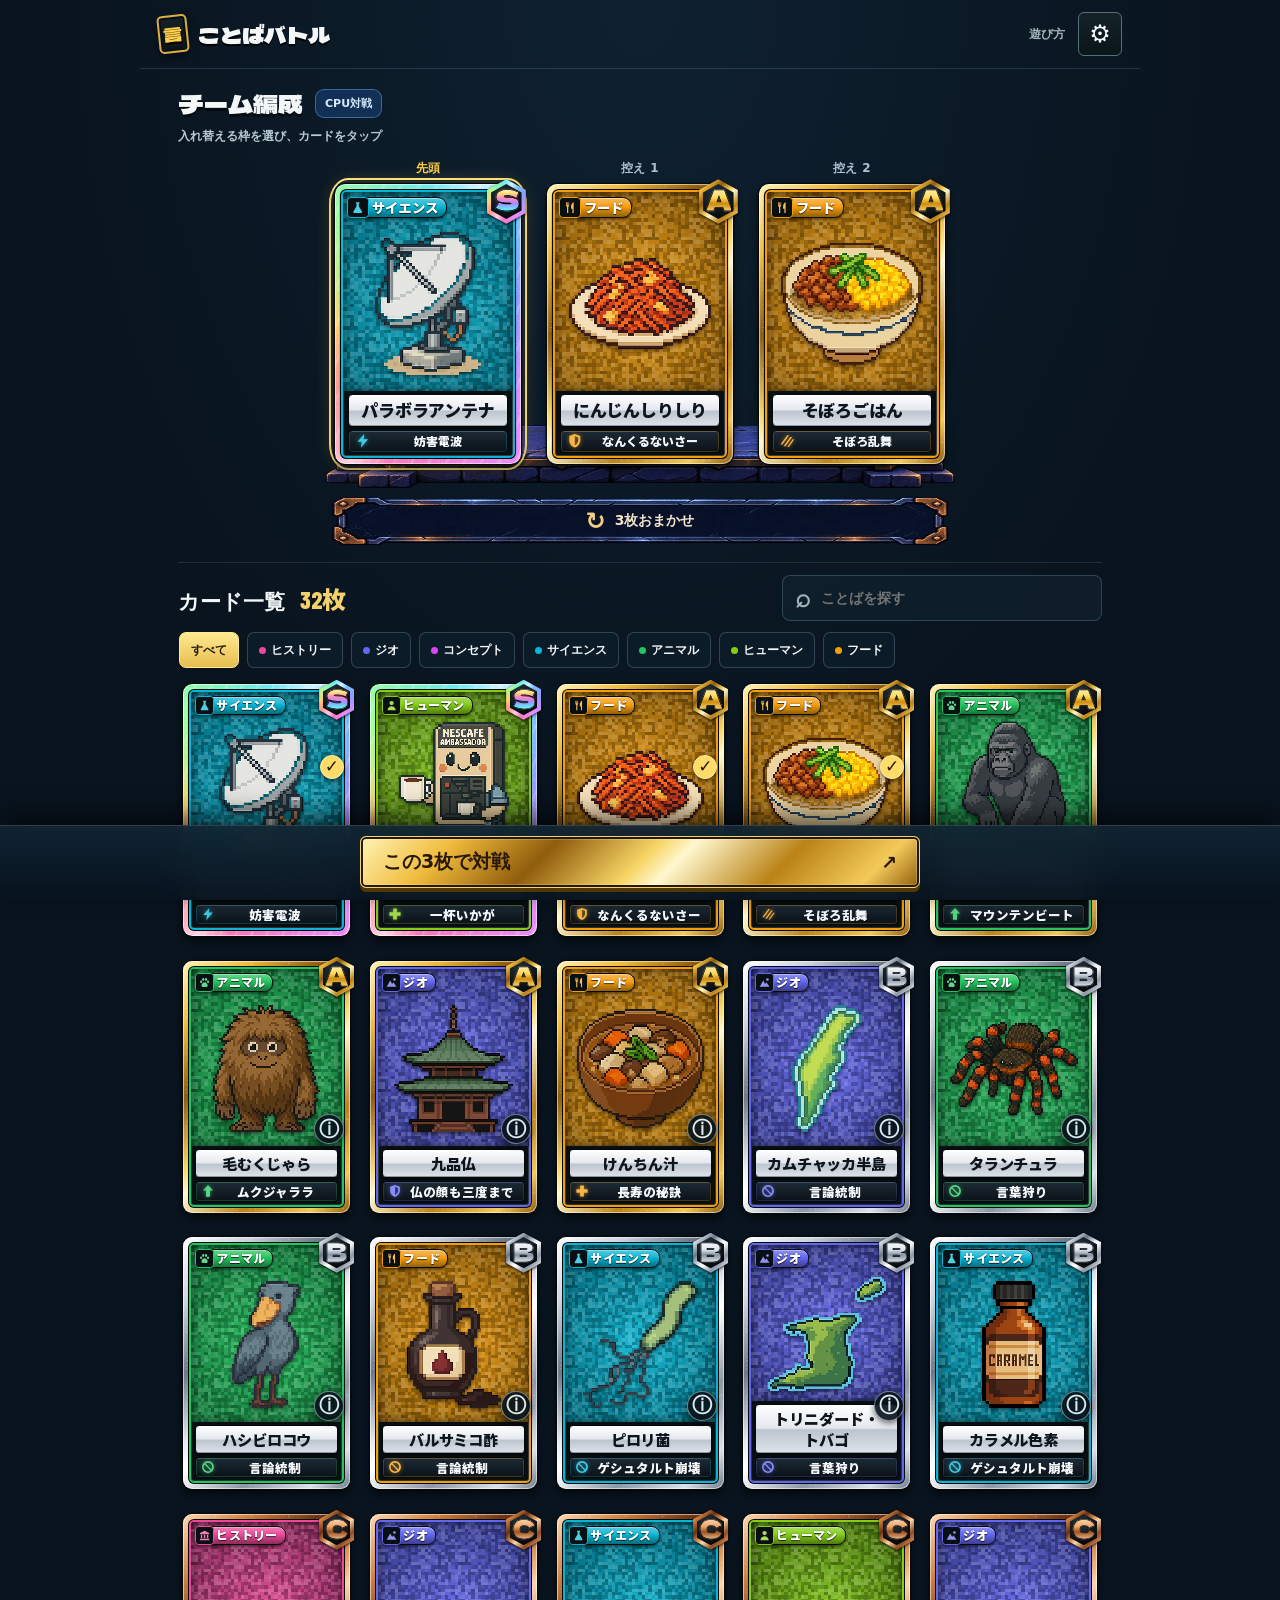
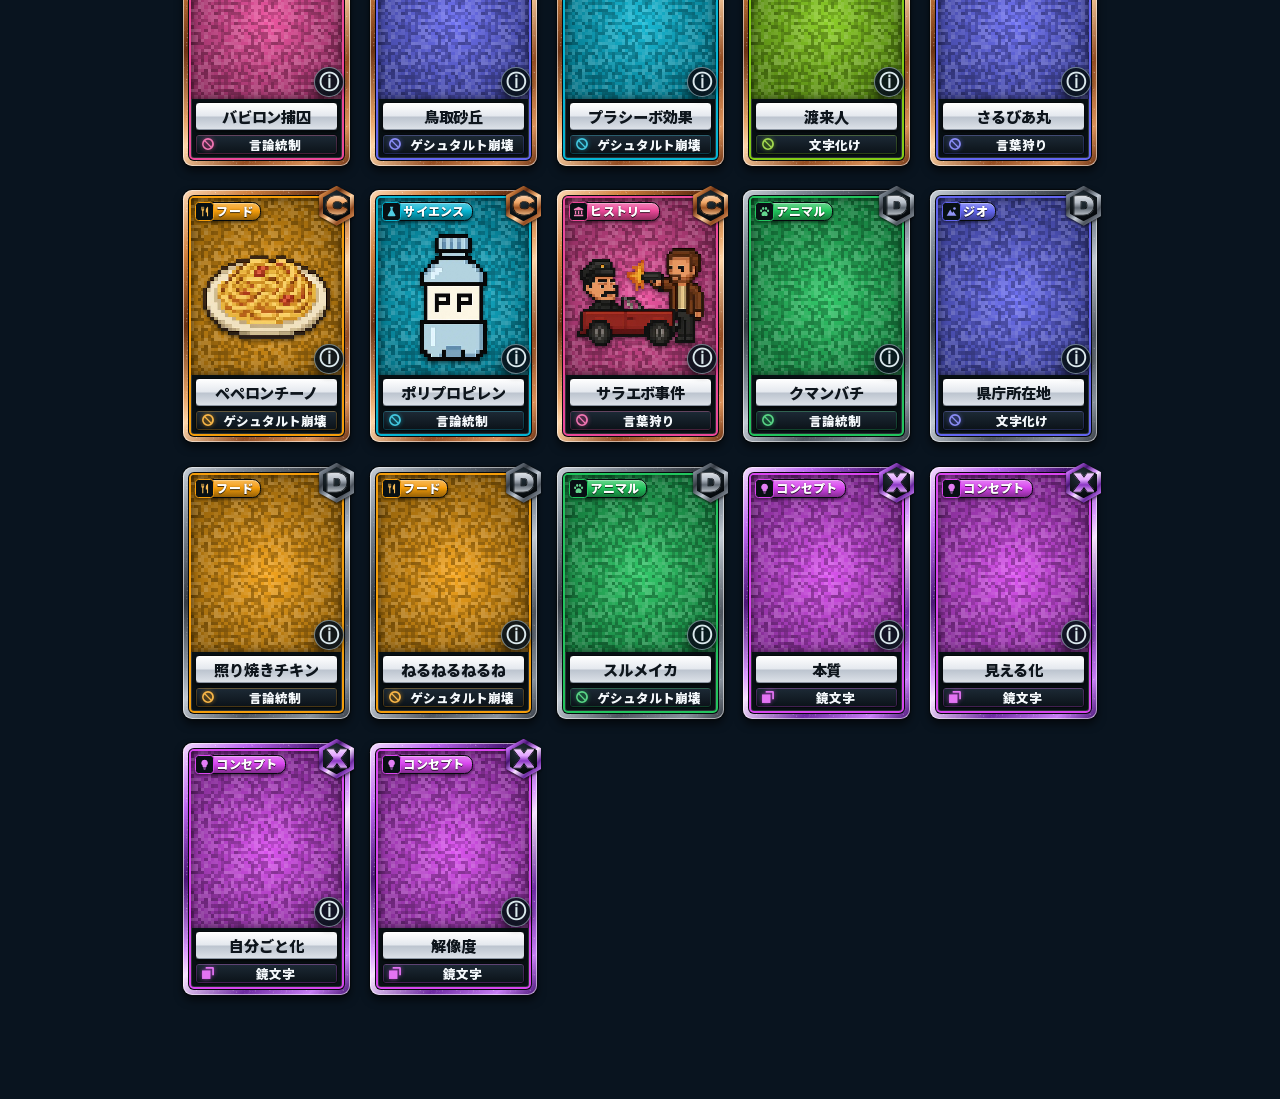
==== commit 412ef314: "preview: improve battle intro, readable effects, results and deferred card loading" ====
--- a/index.html
+++ b/index.html
@@ -1,26 +1,26 @@
 <!doctype html>
 <html lang="ja">
 <head>
+<meta name="robots" content="noindex,nofollow">
   <meta charset="utf-8">
   <meta name="viewport" content="width=device-width,initial-scale=1,viewport-fit=cover">
-  <meta name="robots" content="noindex,nofollow">
   <meta name="theme-color" content="#0b171b">
   <link rel="icon" href="data:,">
   <link rel="preload" as="image" href="battle-ui/assets/img/moon-arena-preview.webp" fetchpriority="high">
   <link rel="preload" as="image" href="battle-ui/assets/img/moon-arena-mobile.webp" media="(max-width:600px)" fetchpriority="low">
   <link rel="preload" as="image" href="battle-ui/assets/img/moon-arena.webp" media="(min-width:601px)" fetchpriority="low">
   <title>ことばバトル — WORD DUEL</title>
-  <link rel="stylesheet" href="battle-ui/styles/tokens.css?v=20261007-textfit">
-  <link rel="stylesheet" href="battle-ui/ui.css?v=20261007-textfit">
-  <link rel="stylesheet" href="battle-ui/styles/cards.css?v=20261007-textfit">
-  <link rel="stylesheet" href="battle-ui/styles/battle.css?v=20261007-textfit">
-  <link rel="stylesheet" href="battle-ui/styles/mockup.css?v=20261007-textfit">
-  <script defer src="battle-ui/data.js?v=20261007-textfit"></script>
-  <script defer src="battle-ui/engine.js?v=20261007-textfit"></script>
-  <script defer src="battle-ui/presentation.js?v=20261007-textfit"></script>
-  <script defer src="battle-ui/view.js?v=20261007-textfit"></script>
-  <script defer src="battle-ui/effects.js?v=20261007-textfit"></script>
-  <script defer src="battle-ui/app.js?v=20261007-textfit"></script>
+  <link rel="stylesheet" href="battle-ui/styles/tokens.css?v=20261007-battle-flow">
+  <link rel="stylesheet" href="battle-ui/ui.css?v=20261007-battle-flow">
+  <link rel="stylesheet" href="battle-ui/styles/cards.css?v=20261007-battle-flow">
+  <link rel="stylesheet" href="battle-ui/styles/battle.css?v=20261007-battle-flow">
+  <link rel="stylesheet" href="battle-ui/styles/mockup.css?v=20261007-battle-flow">
+  <script defer src="battle-ui/data.js?v=20261007-battle-flow"></script>
+  <script defer src="battle-ui/engine.js?v=20261007-battle-flow"></script>
+  <script defer src="battle-ui/presentation.js?v=20261007-battle-flow"></script>
+  <script defer src="battle-ui/view.js?v=20261007-battle-flow"></script>
+  <script defer src="battle-ui/effects.js?v=20261007-battle-flow"></script>
+  <script defer src="battle-ui/app.js?v=20261007-battle-flow"></script>
 </head>
 <body>
 <div class="ambient" aria-hidden="true"></div>
@@ -36,7 +36,7 @@
       <div class="setup-dock"><p class="match-summary"><span>あなたの3枚</span><b>VS</b><span>ランダムCPU</span></p><button id="startBattle" class="primary-button">この3枚で対戦 <span>↗</span></button></div>
     </section>
     <section id="battleScreen" class="battle-screen" hidden></section>
-    <section id="resultScreen" class="result-screen" hidden><p class="eyebrow">対戦結果</p><h1 id="resultTitle">YOU WIN</h1><p id="resultCopy"></p><div id="resultCards" class="result-cards"></div><div class="result-actions"><button id="rematchButton" class="primary-button">同じチームで再戦 ↗</button><button id="backToSetup" class="subtle-button">編成を変える</button><a href="index.html" class="text-button">アーケードへ</a></div></section>
+    <section id="resultScreen" class="result-screen" hidden aria-labelledby="resultTitle"><div class="result-hero"><p class="eyebrow">BATTLE RESULT</p><div id="resultEmblem" class="result-emblem" aria-hidden="true"></div><h1 id="resultTitle">YOU WIN</h1><b id="resultOutcome" class="result-outcome">勝利</b></div><div id="resultStats" class="result-stats"></div><div id="resultCards" class="result-cards"></div><p id="resultCopy"></p><div class="result-actions"><button id="rematchButton" class="primary-button">もう一度対戦 ›</button><button id="backToSetup" class="subtle-button">編成を変える</button></div></section>
   </main>
   <dialog id="panelDialog" class="panel-dialog"><div class="dialog-head"><p class="eyebrow" id="dialogLabel"></p><button id="closeDialog" class="icon-button" aria-label="閉じる">×</button></div><div id="dialogContent"></div></dialog>
   <div id="toast" class="toast" role="status" hidden></div>
--- a/battle-ui/styles/tokens.css
+++ b/battle-ui/styles/tokens.css
@@ -7,7 +7,7 @@
 
 :root{
   --font-title:"KB Dela","Dela Gothic One","Hiragino Sans","Yu Gothic UI","Meiryo",sans-serif;
-  --font-ui:"KB Noto","Noto Sans JP","Hiragino Sans","Hiragino Kaku Gothic ProN","Yu Gothic UI","Meiryo",sans-serif;
+  --font-ui:system-ui,-apple-system,"Hiragino Sans","Hiragino Kaku Gothic ProN","Yu Gothic UI","Meiryo",sans-serif;
   --font-num:"KB Barlow","Barlow Condensed","Arial Narrow","KB Noto",sans-serif;
 
   --ink:#081014;--arena:#0b171b;--text:#f3f7f8;--muted:#9fb3b8;--line:#7fb6c233;
--- a/battle-ui/styles/cards.css
+++ b/battle-ui/styles/cards.css
@@ -12,7 +12,7 @@
 .ico{width:1em;height:1em;fill:currentColor;flex:0 0 auto;display:inline-block;vertical-align:-.14em}
 
 /* ---- Large card ---- */
-.kcard{position:relative;container-type:inline-size;width:100%;aspect-ratio:63/95;isolation:isolate;font-family:var(--font-ui);color:var(--text);user-select:none;-webkit-user-select:none}
+.kcard{position:relative;container-type:inline-size;width:100%;aspect-ratio:63/95;isolation:isolate;font-family:"KB Noto",var(--font-ui);color:var(--text);user-select:none;-webkit-user-select:none}
 .kcard-frame{position:absolute;inset:0;border-radius:5.5cqw;padding:3.4cqw;background:var(--metal);
   box-shadow:0 0 0 .7cqw #05090c,inset 0 0 0 .6cqw #ffffff88,inset 0 -1.2cqw 1.2cqw #0000004d,0 4cqw 7cqw #000000a6,0 0 7cqw var(--metal-glow)}
 .kcard-frame:before{content:"";position:absolute;inset:0;border-radius:inherit;background:url(../assets/img/sparkle.png) 0 0/22cqw;mix-blend-mode:screen;opacity:.55;pointer-events:none}
--- a/battle-ui/styles/mockup.css
+++ b/battle-ui/styles/mockup.css
@@ -273,3 +273,69 @@
 }
 @media(max-height:740px){.battle-screen.mock-layout>.bench-panel{padding:3px 12px 5px}.battle-screen.mock-layout .bench{padding:1px 4px 5px}}
 @media(max-height:600px){body .battle-screen.mock-layout{gap:2px}.battle-screen.mock-layout .mini{--mini-w:34px}.battle-screen.mock-layout>.bench-panel{min-height:48px}}
+
+/* Battle flow: a brief face-off, tactile actions and a distinct result. */
+.art-pic img[data-src]{visibility:hidden}
+.battle-screen.mock-layout .special-panel{display:grid;grid-template-columns:minmax(0,1fr) 140px;gap:8px;align-items:center;padding:4px 0;border:0;background:none;box-shadow:none}
+.special-info{display:flex;align-items:center;gap:7px;min-width:0}
+.special-info>#allySkillName{flex:1;min-width:0;font-size:12px;line-height:1.5;color:#e7cdf5;overflow-wrap:anywhere}
+.battle-screen.mock-layout .special-info>.skill-peek{flex:0 0 66px;width:66px;min-width:66px;max-width:66px;min-height:44px;padding:5px 8px;font-size:11px;font-weight:900;color:#f8edce;border:1px solid #d2b986;border-radius:5px;background:linear-gradient(#39536a,#182b41);box-shadow:inset 0 1px #fff6,0 3px 0 #050c15,0 4px 7px #0009}
+.battle-screen.mock-layout .gauge-panel{width:100%;min-height:48px;padding:6px 10px;justify-content:space-between;gap:6px;border:1px solid #6c91b1;border-radius:6px;background:linear-gradient(#2b4764,#172a42);box-shadow:inset 0 1px #fff5,0 4px 0 #030a12,0 5px 9px #0009;color:#d9e8f2}
+.battle-screen.mock-layout .gauge-panel:disabled{opacity:.7}
+.battle-screen.mock-layout .gauge-panel .special-icon{display:none}
+.battle-screen.mock-layout .gauge-panel .gauge-copy{flex:0 1 auto}
+.battle-screen.mock-layout .gauge-panel .gauge-title{font-size:15px;line-height:1.4;color:inherit}
+.battle-screen.mock-layout .gauge-panel[data-state="ready"],.battle-screen.mock-layout .gauge-panel[data-state="armed"]{color:#2c1c08;border-color:#ffe8a6;background:var(--metal-gold);box-shadow:inset 0 1px #fff9,0 4px 0 #644114,0 0 14px #ffd04a55}
+.battle-screen.mock-layout .gauge-panel[data-state="ready"]:disabled{opacity:.7}
+.battle-screen.mock-layout .gauge-panel[data-state="armed"]{border-color:#fff5cf;box-shadow:inset 0 0 0 2px #fff3bd,0 3px 0 #644114,0 0 16px #ffd04a88}
+.battle-screen.mock-layout .gauge-panel[data-state="ready"] .gauge-pips i.on,.battle-screen.mock-layout .gauge-panel[data-state="armed"] .gauge-pips i.on{background:#624310;border-color:#b98635;box-shadow:none}
+.battle-screen.mock-layout .gauge-panel[data-state="ready"] .gauge-count b,.battle-screen.mock-layout .gauge-panel[data-state="ready"] .gauge-count small,.battle-screen.mock-layout .gauge-panel[data-state="armed"] .gauge-count b,.battle-screen.mock-layout .gauge-panel[data-state="armed"] .gauge-count small{color:#2c1c08}
+.battle-screen.mock-layout .switch-btn{border:1px solid #d2b986;border-radius:5px;background:linear-gradient(#49647a,#21364c);box-shadow:inset 0 1px #fff6,0 3px 0 #050b14,0 5px 8px #0009}
+.battle-screen.mock-layout .switch-btn:disabled,.battle-screen.mock-layout .skill-peek:disabled{opacity:.5;box-shadow:none}
+.battle-screen.mock-layout .switch-btn:not(:disabled):active,.battle-screen.mock-layout .skill-peek:not(:disabled):active,.battle-screen.mock-layout .gauge-panel:not(:disabled):active{transform:translateY(3px);box-shadow:inset 0 1px #fff4}
+.battle-screen.mock-layout .round-badge{font-family:var(--font-num);cursor:pointer;box-shadow:inset 0 1px #fff4,0 2px #02070b}
+.battle-screen.mock-layout .round-badge small{font-family:var(--font-ui)}
+.match-intro{position:fixed;inset:0;z-index:40;display:grid;place-items:center;padding:22px 16px;background:linear-gradient(#061329b8,#061329b8),url(../assets/img/moon-arena-preview.webp) center/cover;overflow:auto}
+.intro-content{width:min(100%,460px);text-align:center}
+.intro-content>.eyebrow{color:#e0bf71;letter-spacing:.3em}
+.intro-content>h2{margin:7px 0 20px;font:400 clamp(25px,7vw,42px)/1.4 var(--font-title);color:#fff;text-shadow:0 3px #081421,0 0 22px #70bbf766}
+.intro-match{display:grid;grid-template-columns:minmax(0,1fr) 48px minmax(0,1fr);align-items:center;gap:10px;margin:0 auto 20px;max-width:350px}
+.intro-match>div{display:grid;gap:14px;justify-items:center;min-width:0}
+.intro-match .kcard{width:min(100%,130px)}
+.intro-match>strong{font:800 38px/1 var(--font-num);color:#ffdc7c;text-shadow:0 3px #6d4318,0 0 18px #ffda6c55}
+.intro-content>p:not(.eyebrow){font-size:13px;line-height:1.8;color:#dbe6ef}
+.intro-content>.primary-button{margin:18px auto 0;justify-content:center;width:min(100%,260px)}
+.in-result .masthead{display:none}
+body.in-result{background:#091522}
+.result-screen{position:relative;isolation:isolate;min-height:100dvh;max-width:760px;padding:24px 18px 26px;display:flex;flex-direction:column;align-items:center;overflow:hidden}
+.result-screen:before{content:"";position:absolute;inset:0;z-index:-2;background:linear-gradient(#08132377,#091522 85%),url(../assets/img/moon-arena-mobile.webp) center top/cover;opacity:.7}
+.result-screen:after{content:"";position:absolute;z-index:-1;top:-5%;left:5%;right:5%;height:60%;background:radial-gradient(ellipse,#e9be4655,transparent 67%);pointer-events:none}
+.result-hero{width:100%;text-align:center}
+.result-hero>.eyebrow{font-size:10px;letter-spacing:.3em;color:#cdb47d}
+.result-emblem{position:relative;display:grid;place-items:center;width:54px;height:54px;margin:14px auto 0;border:2px solid #ebcf8c;transform:rotate(45deg);background:linear-gradient(135deg,#9e7836,#35281b);box-shadow:inset 0 0 0 3px #181713,0 0 25px #f5cd6355}
+.result-emblem>.ico{width:30px;height:30px;color:#ffe19a;transform:rotate(-45deg)}
+.result-screen h1{margin:14px 0 0;font:800 clamp(42px,13vw,76px)/1.15 var(--font-num);letter-spacing:.04em;color:#ffe499;text-shadow:0 3px #64451b,0 0 30px #ffe3a655}
+.result-outcome{display:block;font:400 18px/1.6 var(--font-title);color:#f6ddb1;letter-spacing:.18em}
+.result-stats{display:flex;justify-content:center;gap:32px;margin:16px 0 0;width:100%}
+.result-stats>div{display:grid;gap:2px;justify-items:center}
+.result-stats small{font-size:10px;color:#bdcbd5;line-height:1.6}
+.result-stats b{font:800 26px/1.3 var(--font-num);color:#f4e7c6}
+.result-stats b span{font-size:15px;color:#a3b1be}
+.result-screen .result-cards{width:min(100%,470px);gap:16px;margin:22px 0 14px;padding:0 5px;align-items:end}
+.result-card:nth-child(1){transform:rotate(-5deg)}
+.result-card:nth-child(3){transform:rotate(5deg)}
+.result-card[data-featured="true"]{transform:translateY(-8px) scale(1.04);z-index:2}
+.result-card[data-alive="false"] .kcard{filter:grayscale(.7) brightness(.65)}
+.result-screen .result-hp{margin-top:8px;font-size:13px;line-height:1.5;color:#bfd6d8}
+.result-screen #resultCopy{font-size:12px;line-height:1.8;color:#c7d6e2;max-width:100%;margin:0 0 14px}
+.result-screen .result-actions{width:min(100%,440px);display:grid;grid-template-columns:1fr;gap:10px;margin-top:auto}
+.result-actions>.primary-button{min-height:50px;font-size:16px}
+.result-actions>.subtle-button{min-height:46px;font-weight:900;color:#d6e5f2;border-color:#7b9cba;background:linear-gradient(#29425c,#152a3d);box-shadow:inset 0 1px #fff4,0 3px #02080e}
+.result-screen[data-outcome="lose"]:after{background:radial-gradient(ellipse,#556c9455,transparent 67%)}
+.result-screen[data-outcome="lose"] h1{color:#c3d5ef;text-shadow:0 3px #18263e,0 0 30px #79a1df33}
+.result-screen[data-outcome="lose"] .result-emblem{border-color:#7c95b6;background:linear-gradient(#36506d,#152338);box-shadow:inset 0 0 0 3px #091424}
+.result-screen[data-outcome="lose"] .result-emblem>.ico,.result-screen[data-outcome="lose"] .result-outcome{color:#b8c9e2}
+.result-screen[data-outcome="lose"] .result-card{transform:rotate(0)}
+@media(max-height:640px){.intro-content>h2{margin-bottom:12px}.intro-match{max-width:300px;margin-bottom:12px}.intro-match .kcard{width:min(100%,95px)}.result-screen{padding-top:15px}.result-emblem{width:40px;height:40px;margin-top:10px}.result-screen h1{margin-top:10px}.result-stats{margin-top:8px}.result-screen .result-cards{margin:16px 0 10px}}
+@media(max-width:350px){.battle-screen.mock-layout .special-panel{grid-template-columns:minmax(0,1fr) 126px;gap:5px}.special-info{gap:4px}.battle-screen.mock-layout .special-info>.skill-peek{padding:5px 6px}.battle-screen.mock-layout .gauge-panel{padding:5px 7px}.battle-screen.mock-layout .gauge-panel .gauge-title{font-size:13px}}
+@media(max-height:600px){.battle-screen.mock-layout .special-panel{min-height:48px;padding:0}}
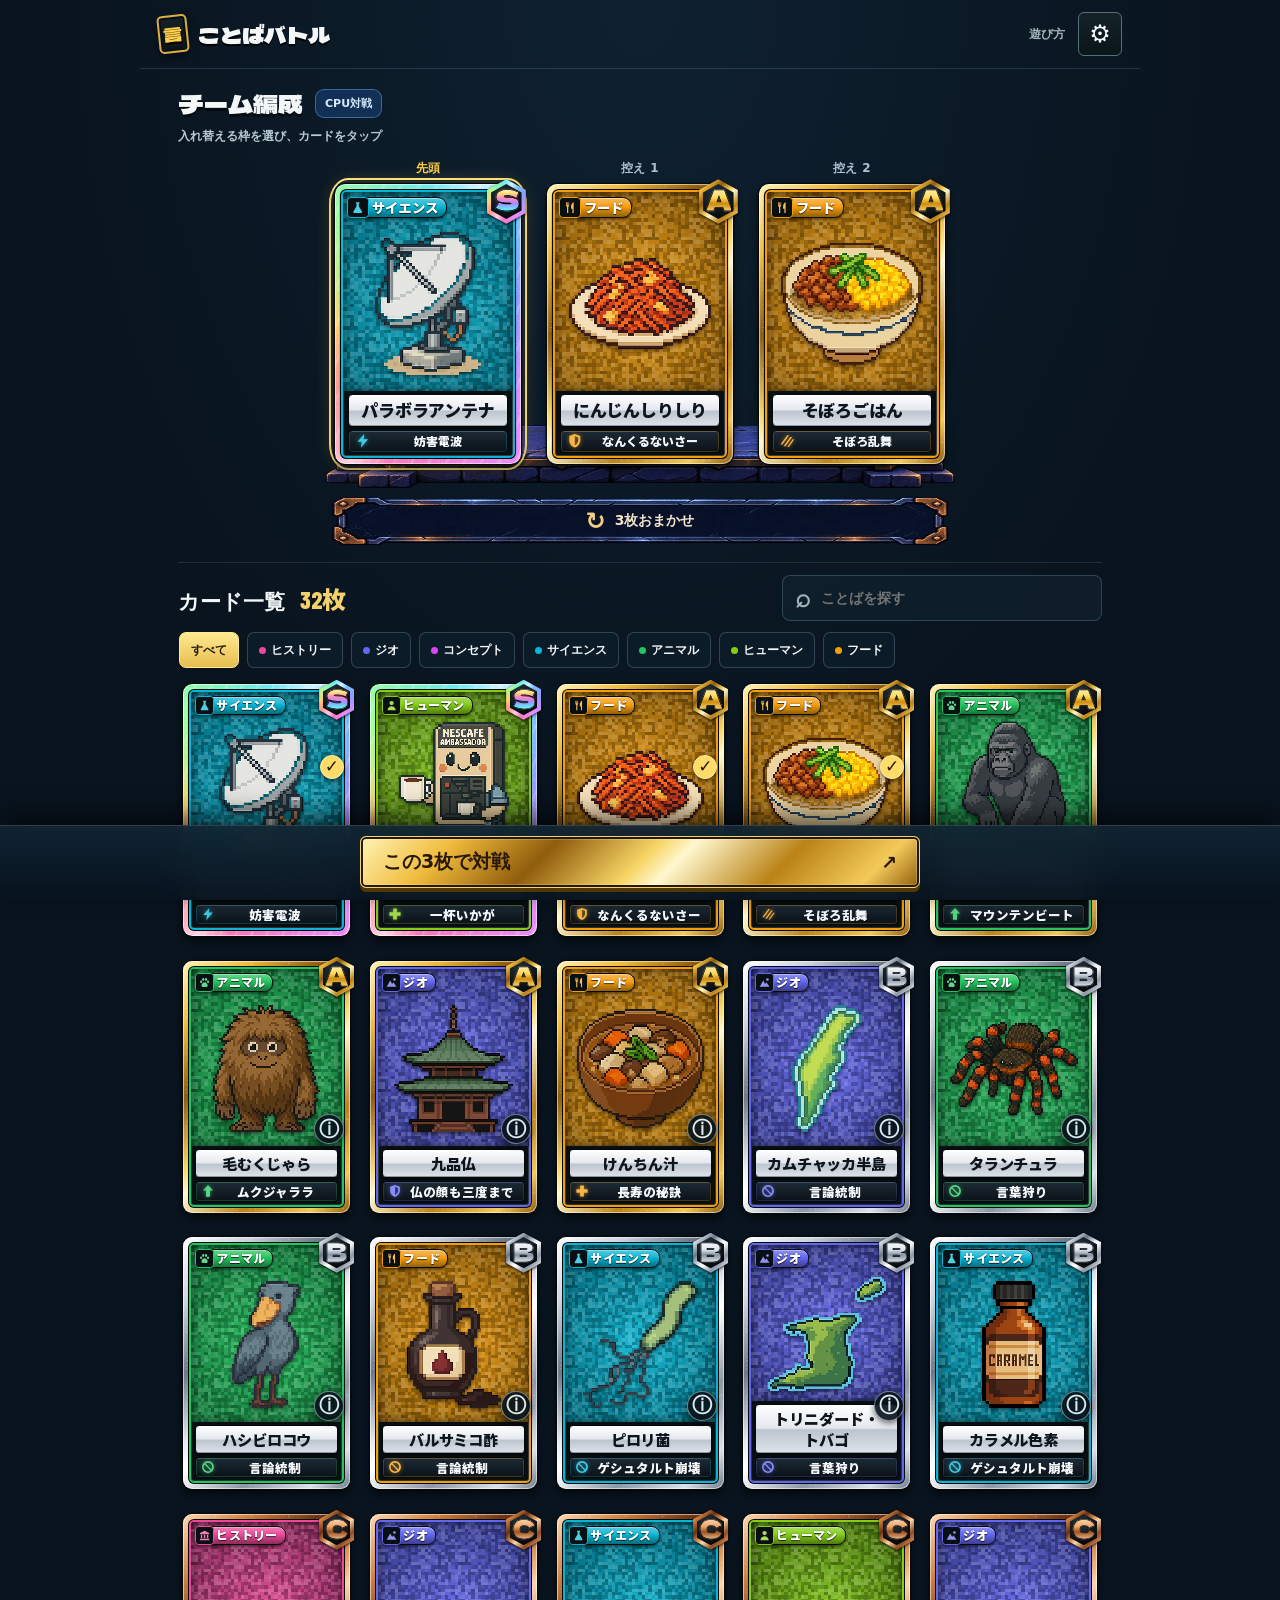
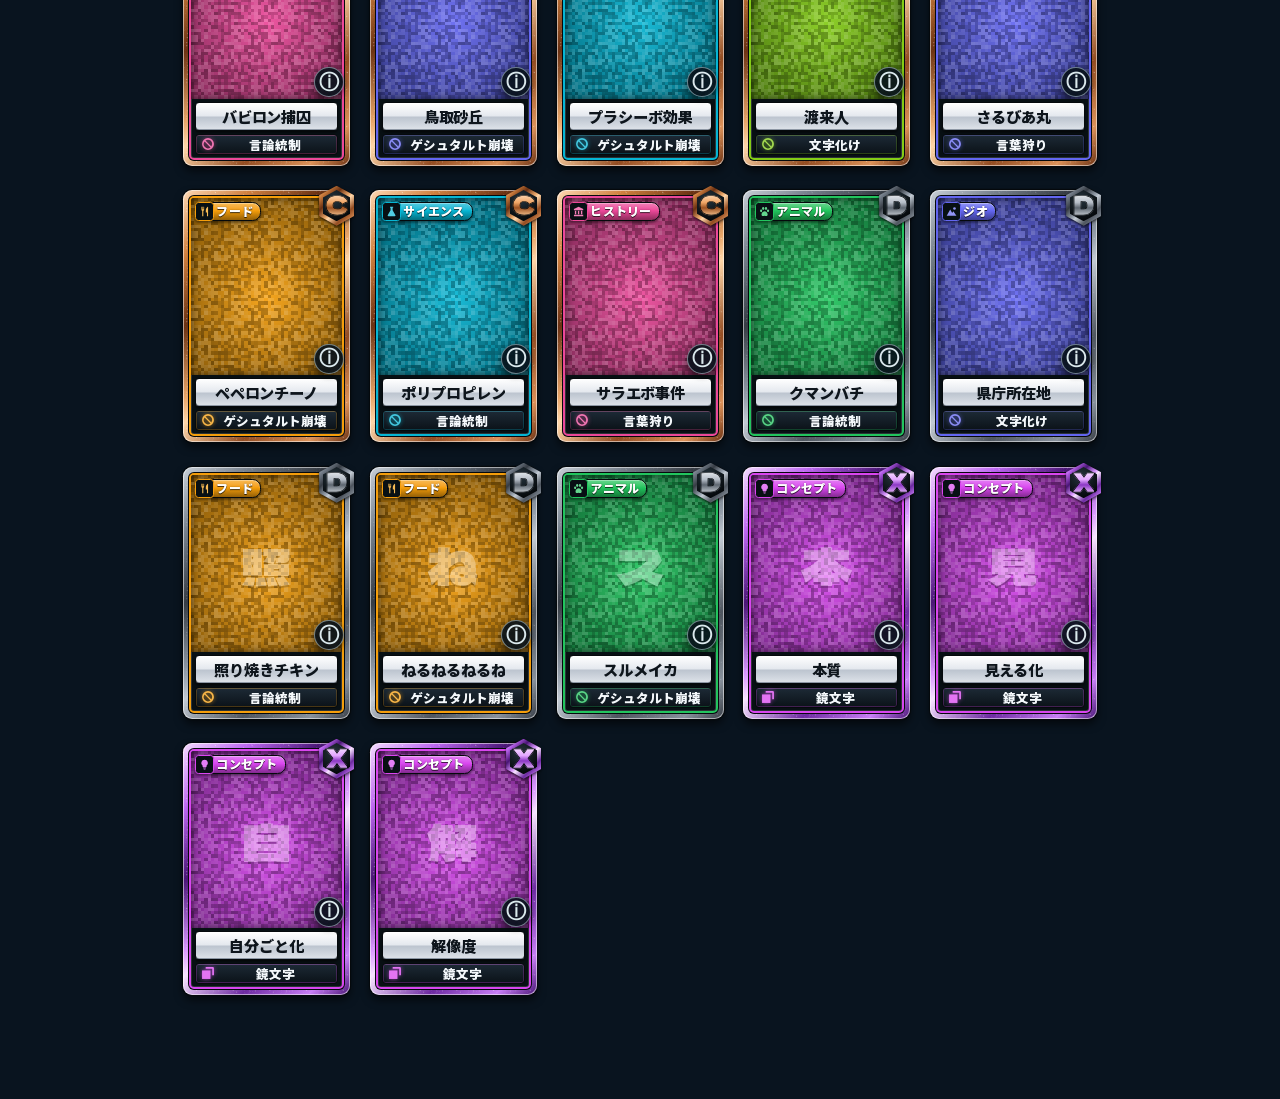
==== commit 4a9918ae: "preview: avoid treating pending card images as failed loads" ====
--- a/index.html
+++ b/index.html
@@ -10,17 +10,17 @@
   <link rel="preload" as="image" href="battle-ui/assets/img/moon-arena-mobile.webp" media="(max-width:600px)" fetchpriority="low">
   <link rel="preload" as="image" href="battle-ui/assets/img/moon-arena.webp" media="(min-width:601px)" fetchpriority="low">
   <title>ことばバトル — WORD DUEL</title>
-  <link rel="stylesheet" href="battle-ui/styles/tokens.css?v=20261007-battle-flow">
-  <link rel="stylesheet" href="battle-ui/ui.css?v=20261007-battle-flow">
-  <link rel="stylesheet" href="battle-ui/styles/cards.css?v=20261007-battle-flow">
-  <link rel="stylesheet" href="battle-ui/styles/battle.css?v=20261007-battle-flow">
-  <link rel="stylesheet" href="battle-ui/styles/mockup.css?v=20261007-battle-flow">
-  <script defer src="battle-ui/data.js?v=20261007-battle-flow"></script>
-  <script defer src="battle-ui/engine.js?v=20261007-battle-flow"></script>
-  <script defer src="battle-ui/presentation.js?v=20261007-battle-flow"></script>
-  <script defer src="battle-ui/view.js?v=20261007-battle-flow"></script>
-  <script defer src="battle-ui/effects.js?v=20261007-battle-flow"></script>
-  <script defer src="battle-ui/app.js?v=20261007-battle-flow"></script>
+  <link rel="stylesheet" href="battle-ui/styles/tokens.css?v=20261007-battle-flow2">
+  <link rel="stylesheet" href="battle-ui/ui.css?v=20261007-battle-flow2">
+  <link rel="stylesheet" href="battle-ui/styles/cards.css?v=20261007-battle-flow2">
+  <link rel="stylesheet" href="battle-ui/styles/battle.css?v=20261007-battle-flow2">
+  <link rel="stylesheet" href="battle-ui/styles/mockup.css?v=20261007-battle-flow2">
+  <script defer src="battle-ui/data.js?v=20261007-battle-flow2"></script>
+  <script defer src="battle-ui/engine.js?v=20261007-battle-flow2"></script>
+  <script defer src="battle-ui/presentation.js?v=20261007-battle-flow2"></script>
+  <script defer src="battle-ui/view.js?v=20261007-battle-flow2"></script>
+  <script defer src="battle-ui/effects.js?v=20261007-battle-flow2"></script>
+  <script defer src="battle-ui/app.js?v=20261007-battle-flow2"></script>
 </head>
 <body>
 <div class="ambient" aria-hidden="true"></div>
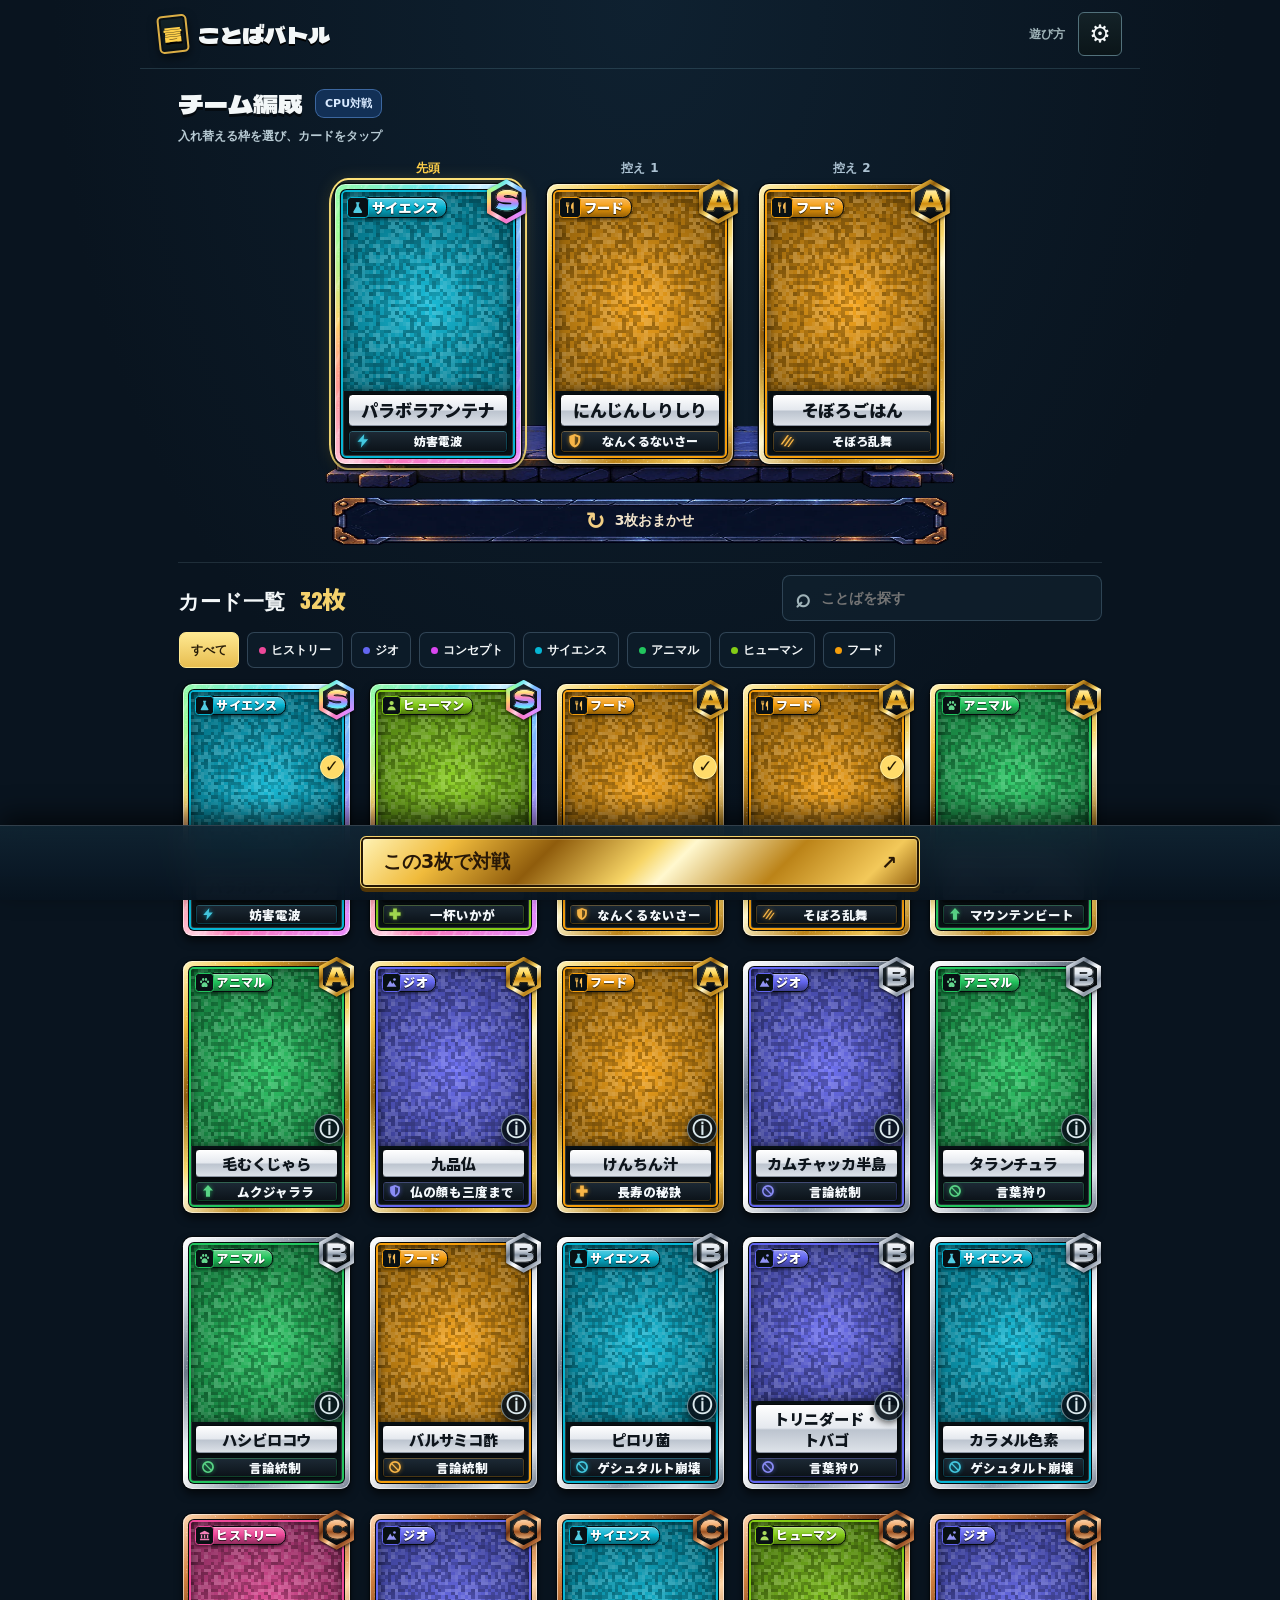
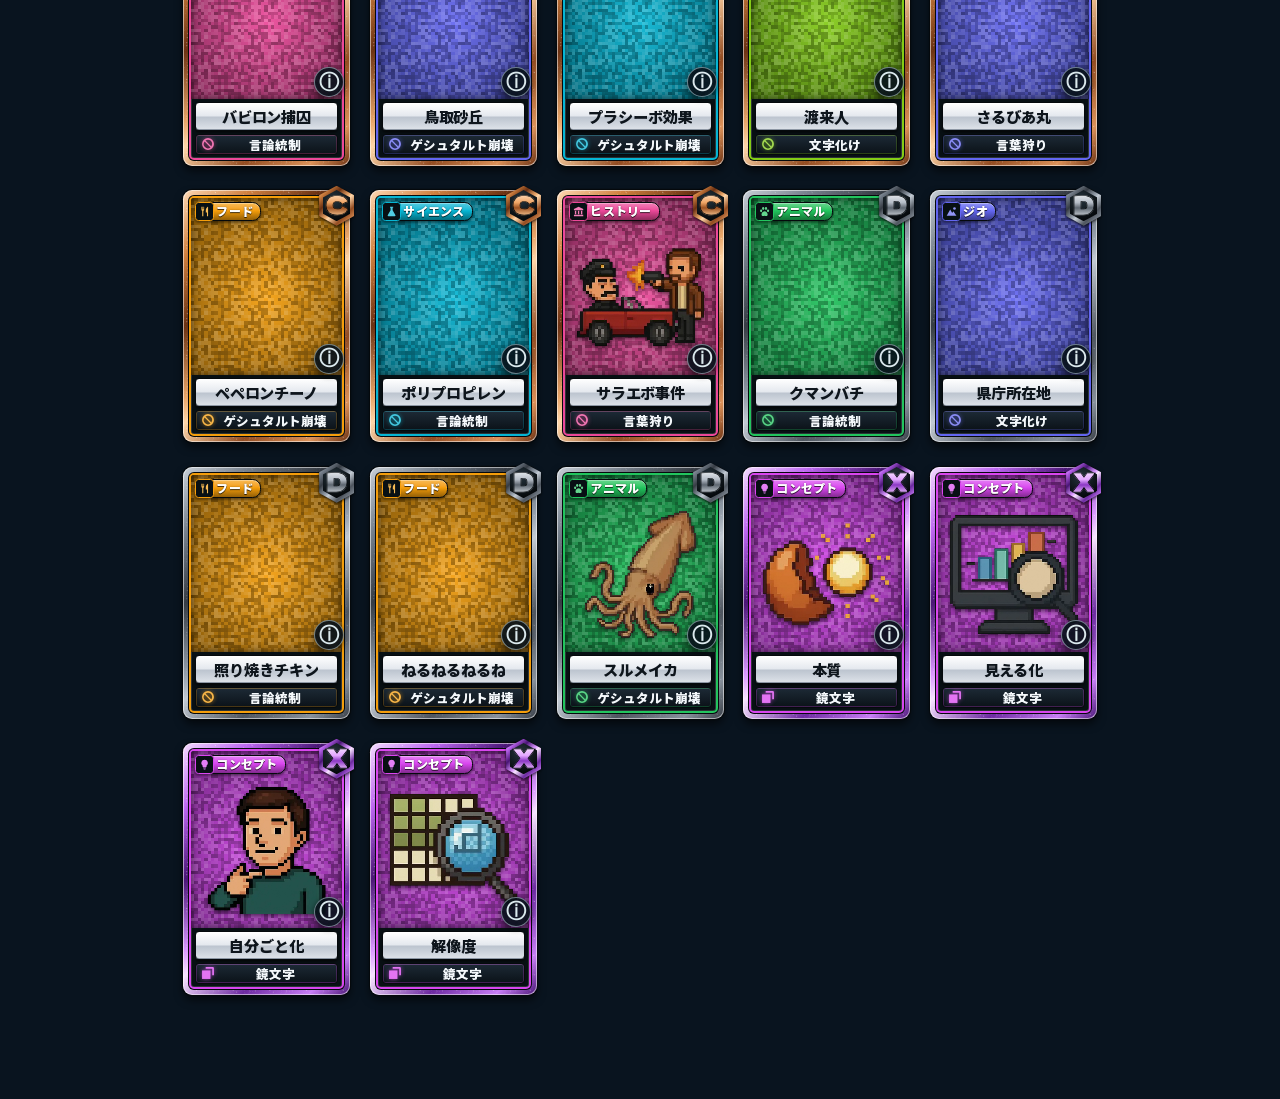
==== commit fc22d130: "preview: preload visible art, keep manual match intro and clarify skill activation" ====
--- a/index.html
+++ b/index.html
@@ -6,23 +6,17 @@
   <meta name="viewport" content="width=device-width,initial-scale=1,viewport-fit=cover">
   <meta name="theme-color" content="#0b171b">
   <link rel="icon" href="data:,">
-  <link rel="preload" as="image" href="battle-ui/assets/img/moon-arena-preview.webp" fetchpriority="high">
-  <link rel="preload" as="image" href="battle-ui/assets/img/moon-arena-mobile.webp" media="(max-width:600px)" fetchpriority="low">
-  <link rel="preload" as="image" href="battle-ui/assets/img/moon-arena.webp" media="(min-width:601px)" fetchpriority="low">
+  <link rel="preload" as="image" href="battle-ui/assets/img/moon-arena-preview.webp" fetchpriority="high" onload="this.dataset.loaded='true'" onerror="this.dataset.failed='true'">
+  <link rel="preload" as="image" href="battle-ui/assets/img/moon-arena-mobile.webp" media="(max-width:600px)" fetchpriority="low" onload="this.dataset.loaded='true'" onerror="this.dataset.failed='true'">
+  <link rel="preload" as="image" href="battle-ui/assets/img/moon-arena.webp" media="(min-width:601px)" fetchpriority="low" onload="this.dataset.loaded='true'" onerror="this.dataset.failed='true'">
   <title>ことばバトル — WORD DUEL</title>
-  <link rel="stylesheet" href="battle-ui/styles/tokens.css?v=20261007-battle-flow2">
-  <link rel="stylesheet" href="battle-ui/ui.css?v=20261007-battle-flow2">
-  <link rel="stylesheet" href="battle-ui/styles/cards.css?v=20261007-battle-flow2">
-  <link rel="stylesheet" href="battle-ui/styles/battle.css?v=20261007-battle-flow2">
-  <link rel="stylesheet" href="battle-ui/styles/mockup.css?v=20261007-battle-flow2">
-  <script defer src="battle-ui/data.js?v=20261007-battle-flow2"></script>
-  <script defer src="battle-ui/engine.js?v=20261007-battle-flow2"></script>
-  <script defer src="battle-ui/presentation.js?v=20261007-battle-flow2"></script>
-  <script defer src="battle-ui/view.js?v=20261007-battle-flow2"></script>
-  <script defer src="battle-ui/effects.js?v=20261007-battle-flow2"></script>
-  <script defer src="battle-ui/app.js?v=20261007-battle-flow2"></script>
+  <style>.boot-loading{position:fixed;inset:0;z-index:100;background:#091522;color:#f2e5be;display:grid;place-content:center;justify-items:center;gap:20px;font-family:system-ui,sans-serif;text-align:center;padding:24px}.boot-loading[hidden]{display:none}.boot-loading strong{font-size:25px}.boot-loading p{font-size:13px}.boot-spinner{width:38px;height:38px;border:3px solid #40516a;border-top-color:#f5cf72;border-radius:50%;animation:boot-spin 1s linear infinite}.boot-loading button{padding:14px 24px;background:#e9c46b;border:0;border-radius:5px;font-weight:bold}@keyframes boot-spin{to{transform:rotate(360deg)}}@media(prefers-reduced-motion:reduce){.boot-spinner{animation:none}}</style>
+  <link rel="stylesheet" href="battle-ui/styles/game.css?v=20261007-fast-start" data-game-style media="print" fetchpriority="high" onload="this.media='all';this.dataset.loaded='true'">
+  <noscript><link rel="stylesheet" href="battle-ui/styles/game.css?v=20261007-fast-start"></noscript>
+  <script defer src="battle-ui/game.js?v=20261007-fast-start"></script>
 </head>
 <body>
+<div id="bootLoading" class="boot-loading" role="status"><span class="boot-spinner" aria-hidden="true"></span><strong>ことばバトル</strong><p id="bootStatus">カードを準備中…</p><button id="bootRetry" type="button" hidden>もう一度読み込む</button></div>
 <div class="ambient" aria-hidden="true"></div>
   <header class="masthead">
     <a class="brand" href="index.html" aria-label="ことばアーケードに戻る"><span class="brand-mark">言</span><span>ことばバトル<small>カード × じゃんけん</small></span></a>
--- a/battle-ui/styles/game.css
+++ b/battle-ui/styles/game.css
@@ -0,0 +1,6 @@
+@charset "UTF-8";
+@font-face{font-family:"KB Dela";src:url(../assets/fonts/DelaGothicOne-subset.woff2) format("woff2");font-weight:400;font-display:swap} @font-face{font-family:"KB Noto";src:url(../assets/fonts/NotoSansJP-700-subset.woff2) format("woff2");font-weight:700;font-display:swap} @font-face{font-family:"KB Noto";src:url(../assets/fonts/NotoSansJP-900-subset.woff2) format("woff2");font-weight:900;font-display:swap} @font-face{font-family:"KB Barlow";src:url(../assets/fonts/BarlowCondensed-800-subset.woff2) format("woff2");font-weight:800;font-display:swap} :root{ --font-title:"KB Dela","Dela Gothic One","Hiragino Sans","Yu Gothic UI","Meiryo",sans-serif; --font-ui:system-ui,-apple-system,"Hiragino Sans","Hiragino Kaku Gothic ProN","Yu Gothic UI","Meiryo",sans-serif; --font-num:"KB Barlow","Barlow Condensed","Arial Narrow","KB Noto",sans-serif; --ink:#081014;--arena:#0b171b;--text:#f3f7f8;--muted:#9fb3b8;--line:#7fb6c233; --panel:linear-gradient(180deg,#152329f2,#0b1519f2); --panel-edge:#3f5e66;--panel-hi:#9cc6cf40; --gold:#ffd04a;--gold-deep:#b77a08; --you:#2f7cf6;--cpu:#e5322d; --hp-you:linear-gradient(180deg,#8cff9e,#22d154 45%,#119338); --hp-cpu:linear-gradient(180deg,#ff9b85,#f0442c 45%,#a8180f); --hp-high:linear-gradient(180deg,#a5ffae,#35d35b 45%,#13953c); --hp-mid:linear-gradient(180deg,#fff5a8,#ffd033 45%,#c78b05); --hp-low:linear-gradient(180deg,#ffb39e,#f24b36 45%,#bd201f); --hp-ghost:#ffe08a; --atk:linear-gradient(90deg,#b5160f,#ff4a32);--def:linear-gradient(90deg,#1650c8,#3aa0ff);--eva:linear-gradient(90deg,#0f8a3a,#2fe36a); --atk-ico:#ff4a3a;--def-ico:#3c9bff;--eva-ico:#2fe36a; --buff:#5ff08a;--guard:#7cc4ff;--debuff:#c69bff; --metal-gold:linear-gradient(135deg,#fff4b8 0%,#f0bb3c 16%,#8f5c0c 33%,#f7d566 50%,#fff8cf 56%,#bb8318 74%,#f3c95a 90%,#8f5c0c 100%); --metal-silver:linear-gradient(135deg,#ffffff 0%,#ccd4de 16%,#6c7888 33%,#e8edf3 50%,#ffffff 56%,#8c97a6 74%,#dce2ea 90%,#6c7888 100%); --metal-bronze:linear-gradient(135deg,#ffd9b4 0%,#d0803f 16%,#6b3112 33%,#e7a467 50%,#ffd6a8 56%,#934c21 74%,#dc9158 90%,#6b3112 100%); --metal-iron:linear-gradient(135deg,#c9d0d8 0%,#76808c 16%,#363c44 33%,#949eaa 50%,#c2cad3 56%,#4e555e 74%,#87909b 90%,#363c44 100%); --metal-violet:linear-gradient(135deg,#f5dcff 0%,#bc66f0 16%,#4a1576 33%,#d996ff 50%,#f8e3ff 56%,#6d2aa1 74%,#c77df5 90%,#4a1576 100%); --metal-rainbow:linear-gradient(115deg,#ffffff00 30%,#ffffffb0 46%,#ffffff00 58%),conic-gradient(from 200deg at 40% 45%,#ff6fa5,#ffd36b,#9dff9a,#5fe3ff,#8f9dff,#e88bff,#ff6fa5); --text-gold:linear-gradient(180deg,#fff7c6 0%,#ffd75a 40%,#d08d0e 62%,#ffe58c 100%); --text-silver:linear-gradient(180deg,#ffffff 0%,#dfe6ee 40%,#8693a3 62%,#f2f5f8 100%); --text-bronze:linear-gradient(180deg,#ffe2c4 0%,#f0a565 40%,#9b5121 62%,#ffcf9c 100%); --text-iron:linear-gradient(180deg,#eef1f4 0%,#b4bcc6 40%,#5d6670 62%,#d2d8de 100%); --text-violet:linear-gradient(180deg,#fbeaff 0%,#e3a6ff 40%,#8b37c4 62%,#f1c9ff 100%); --text-rainbow:linear-gradient(180deg,#fff 0%,#ffe27a 22%,#ff86c0 42%,#a58cff 62%,#62e6ff 82%,#b6ffb0 100%); --fx-speed:1;--ease-out:cubic-bezier(.2,.8,.2,1);--ease-snap:cubic-bezier(.3,1.4,.5,1); color-scheme:dark; } body.speed-fast{--fx-speed:.5} *,*:before,*:after{box-sizing:border-box} body{margin:0;background:var(--arena);color:var(--text);font-family:var(--font-ui)} button,input,select{font:inherit} button{-webkit-tap-highlight-color:transparent} [hidden]{display:none!important} .svg-defs{position:absolute;width:0;height:0;overflow:hidden}
+body{min-width:320px;font-weight:700}button,a,input,select{touch-action:manipulation}button{color:inherit;cursor:pointer}button:disabled{cursor:default}button:focus-visible,a:focus-visible,input:focus-visible,select:focus-visible{outline:3px solid var(--gold);outline-offset:3px}a{color:inherit;text-decoration:none}h1,h2,h3,p{margin:0} .ambient{position:fixed;inset:0;z-index:-1;background:linear-gradient(#061015b3,#061015e8),url(../assets/img/arena-wide.webp) center/cover} .masthead{max-width:1200px;margin:auto;padding:20px 24px;display:flex;align-items:center;justify-content:space-between;border-bottom:1px solid var(--line);gap:12px}.masthead nav{display:flex;gap:12px;align-items:center} .brand{display:flex;align-items:center;gap:12px;font:400 20px/1.3 var(--font-title)}.brand small{display:block;font:700 10px/1.8 var(--font-ui);letter-spacing:.14em;color:var(--muted)}.brand-mark{display:grid;place-items:center;width:42px;height:50px;border:2px solid #dcae45;border-radius:5px;transform:rotate(-6deg);color:var(--gold);background:var(--panel);box-shadow:inset 0 0 0 2px #081014,0 4px 10px #0008} .icon-button,.text-button,.subtle-button{min-height:44px;border:1px solid #52717b;background:var(--panel);border-radius:6px;padding:8px 14px;font-size:13px;display:inline-flex;align-items:center;justify-content:center;gap:8px}.text-button{border-color:transparent;background:transparent;color:var(--muted)}.icon-button{width:44px;padding:0;font:700 24px/1 var(--font-ui)}.subtle-button:hover,.icon-button:hover{border-color:var(--gold)} .primary-button{min-height:50px;padding:12px 22px;background:var(--metal-gold);color:#281807;border:1px solid #f5d26b;box-shadow:inset 0 0 0 2px #261805,inset 0 0 0 3px #fff3,0 4px 0 #513608;border-radius:6px;font-weight:900;font-size:16px;display:flex;align-items:center;justify-content:space-between;gap:20px}.primary-button:active{transform:translateY(2px);box-shadow:inset 0 0 0 2px #261805,0 2px 0 #513608} .setup-screen{max-width:1160px;margin:auto;padding:30px 24px 160px}.intro{display:flex;align-items:center;justify-content:space-between;gap:16px;margin-bottom:24px}.intro h1{font:400 32px/1.4 var(--font-title);text-shadow:0 3px #0008}.intro-copy{margin-top:8px;color:var(--muted);font-size:13px}.arcade-rule{display:grid;gap:5px;text-align:right;font-size:14px;color:var(--gold)}.arcade-rule span{color:var(--muted);font-size:12px} .team-panel{background:var(--panel);border:1px solid #4b636c;border-radius:10px;padding:16px;margin-bottom:30px;box-shadow:inset 0 1px #b7dbe422,0 8px 20px #0005}.section-label{display:flex;justify-content:space-between;align-items:center;gap:12px;margin-bottom:14px}.section-label h2{font-size:16px}.section-label>span{font-size:11px;color:var(--muted)} .team-slots{display:grid;grid-template-columns:repeat(3,minmax(0,1fr));gap:12px}.team-slot{position:relative;min-width:0;min-height:100px;padding:12px;border:1px solid #36515c;border-radius:6px;background:linear-gradient(120deg,#17313c,#081216);display:flex;align-items:center;gap:10px;text-align:left}.team-slot.selected{border-color:var(--gold);box-shadow:inset 0 0 0 1px #ffd04a66,0 0 16px #ffd04a16}.team-slot img{width:76px;height:76px;object-fit:contain;filter:drop-shadow(0 4px 4px #000a)}.team-slot b{display:block;font-size:14px;overflow-wrap:anywhere}.team-slot small{display:block;color:var(--muted);font-size:11px;margin-top:5px}.slot-no{position:absolute;top:5px;left:7px;font:800 15px var(--font-num);color:var(--gold)} .team-tools{display:flex;gap:8px;margin-top:12px;flex-wrap:wrap}.team-tools .subtle-button{font-size:12px;min-height:40px}.collection-heading{display:flex;align-items:center;justify-content:space-between;gap:16px;margin-bottom:14px}.eyebrow{font-size:11px;line-height:1.4;letter-spacing:.12em;color:var(--muted)}.collection-heading h2{font-size:20px;margin-top:5px}.collection-heading h2 span{color:var(--gold);font:800 24px var(--font-num);margin-left:8px} .search-box{display:flex;align-items:center;gap:8px;background:#050d11;border:1px solid #49636b;border-radius:6px;padding:0 12px;width:260px}.search-box>span{font-size:26px;color:var(--muted)}.search-box input{width:100%;height:44px;min-width:0;border:0;background:none;color:var(--text);font-size:13px} .filters{display:flex;gap:7px;overflow:auto;padding:3px 2px 14px;scrollbar-width:thin}.filter{display:inline-flex;align-items:center;gap:5px;min-height:40px;padding:7px 12px;white-space:nowrap;border:1px solid #3d535a;border-radius:5px;background:#0c181e;font-size:12px}.filter.active{border-color:var(--card-color);background:color-mix(in srgb,var(--card-color) 14%,#0c181e)}.filter-dot{width:7px;height:7px;border-radius:50%;background:var(--card-color)} .word-grid{display:grid;grid-template-columns:repeat(5,minmax(0,1fr));gap:24px 20px;padding-top:6px}.word-entry{display:block;min-width:0;padding:0;background:transparent;border:0;text-align:left;position:relative;transition:transform 150ms ease}.word-entry:hover{transform:translateY(-4px)}.word-entry .kcard{width:100%}.word-entry.in-team:after{content:'編成中';position:absolute;left:8px;top:38px;font-size:10px;background:#061113eb;color:var(--gold);padding:4px 7px;border:1px solid var(--gold);border-radius:4px} .entry-footer{display:flex;justify-content:space-between;gap:5px;margin:7px 2px 0;color:var(--muted);font-size:10px}.entry-footer span:first-child{overflow:hidden;white-space:nowrap;text-overflow:ellipsis}.card-stats{display:grid;gap:4px;margin:10px 2px 0;padding:9px 8px;background:#081318d9;border:1px solid #35505b;border-radius:5px}.card-stat{display:grid;grid-template-columns:26px minmax(0,1fr) 30px;gap:6px;align-items:center;font-size:10px;line-height:1.2}.card-stat b{text-align:right;font:800 15px/1 var(--font-num)}.stat-track{height:5px;background:#02080b;overflow:hidden;border-radius:2px}.stat-track i{display:block;height:100%;background:var(--hp-you)}.stat-atk .stat-track i{background:var(--atk)}.stat-def .stat-track i{background:var(--def)}.stat-eva .stat-track i{background:var(--eva)}.empty-search{text-align:center;padding:40px;color:var(--muted)} .setup-dock{position:fixed;bottom:0;left:0;right:0;z-index:5;display:flex;justify-content:center;gap:60px;align-items:center;padding:14px 24px max(14px,env(safe-area-inset-bottom));background:linear-gradient(#16272ff2,#081014fa);border-top:1px solid #5e7984;box-shadow:0 -10px 26px #0009;backdrop-filter:blur(12px)}.setup-dock>.primary-button{width:300px} .panel-dialog{position:fixed;padding:20px;width:min(540px,calc(100% - 24px));max-height:calc(100dvh - 32px);overflow:auto;border:1px solid #8babb4;border-radius:10px;background:linear-gradient(140deg,#1e343e,#081318 70%);box-shadow:inset 0 0 0 3px #071015,0 24px 80px #000c;color:var(--text);overscroll-behavior:contain}.panel-dialog::backdrop{background:#02080ccd;backdrop-filter:blur(4px)}.dialog-head{display:flex;justify-content:space-between;align-items:center;margin-bottom:16px;min-height:44px}.panel-dialog h2{font-size:22px;line-height:1.45}.panel-dialog h3{font-size:16px}.panel-copy{font-size:13px;color:#bdced5;line-height:1.9;margin:12px 0}.panel-copy p{margin:16px 0}.panel-copy strong{color:var(--text)} .detail-top{display:grid;grid-template-columns:150px minmax(0,1fr);gap:22px;align-items:center}.detail-top .kcard{width:100%}.detail-top p{font-size:12px;color:var(--muted);margin-top:10px}.detail-stats{display:grid;grid-template-columns:repeat(4,minmax(0,1fr));gap:8px;margin:20px 0}.detail-stat{background:#030b0f;border:1px solid #3d5862;border-radius:5px;text-align:center;padding:10px 4px}.detail-stat small{display:block;font-size:11px;color:var(--muted)}.detail-stat b{font:800 30px var(--font-num)}.skill-description{padding:16px;border-left:3px solid var(--gold);background:#03101599;font-size:13px;line-height:1.9}.skill-description h3{color:var(--gold);margin-bottom:6px}.dialog-actions{display:flex;gap:12px;margin-top:20px;flex-wrap:wrap}.dialog-actions .primary-button{flex:1} .setting-row{display:flex;align-items:center;justify-content:space-between;gap:16px;font-size:13px;margin-top:18px;min-height:44px}.setting-row select{max-width:68%;min-height:44px;padding:8px;border:1px solid #5d7b85;background:#09151b;color:var(--text);border-radius:5px;font-size:12px}.setting-row input[type=range]{width:55%;height:32px;accent-color:var(--gold)}.setting-row input[type=checkbox]{width:24px;height:24px;accent-color:var(--gold)} .switch-choice{display:flex;align-items:center;gap:14px;width:100%;min-height:88px;margin-top:12px;padding:12px;border:1px solid #4a6873;border-radius:6px;background:var(--panel);text-align:left}.switch-choice:hover{border-color:var(--gold)}.switch-choice img{width:70px;height:70px;object-fit:contain}.switch-choice b{display:block;font-size:15px}.switch-choice small{display:block;font-size:11px;line-height:1.7;color:var(--muted);margin-top:5px}.order-row{display:flex;align-items:center;gap:8px;margin-top:12px}.order-row>span{flex:1;font-size:14px}.history-list{padding-left:20px;font-size:12px;line-height:1.8;color:#cedbe0}.history-list li{margin-bottom:10px} .result-screen{max-width:780px;margin:0 auto;padding:48px 24px;text-align:center}.result-screen h1{font:800 clamp(50px,12vw,90px)/1.2 var(--font-num);color:var(--gold);text-shadow:0 4px #281807,0 0 30px #ffd04a22;margin:12px 0}#resultCopy{font-size:13px;color:var(--muted);line-height:1.7}.result-cards{display:grid;grid-template-columns:repeat(3,minmax(0,1fr));gap:20px;margin:40px 0}.result-cards .kcard{width:100%}.result-hp{font:800 18px/1.5 var(--font-num);margin-top:12px}.result-actions{display:flex;flex-wrap:wrap;justify-content:center;gap:12px}.result-actions .primary-button{justify-content:center}.toast{position:fixed;bottom:140px;left:50%;transform:translateX(-50%);z-index:30;max-width:calc(100% - 28px);width:max-content;padding:12px 20px;border:1px solid var(--gold);border-radius:6px;background:#0a171cf5;color:var(--text);font-size:13px;box-shadow:0 6px 24px #000b} @media(max-width:900px){.word-grid{grid-template-columns:repeat(4,minmax(0,1fr))}.team-slot img{width:54px}.team-slot b{font-size:12px}.setup-dock{gap:24px}} @media(max-width:620px){ .masthead{padding:12px 16px}.brand{font-size:15px;gap:8px}.brand-mark{width:32px;height:40px}.brand small{font-size:9px}.masthead nav{gap:4px}.text-button{padding:8px;font-size:12px}.setup-screen{padding:22px 14px 164px}.intro h1{font-size:26px}.arcade-rule{display:none}.intro-copy{font-size:12px} .team-panel{padding:12px}.section-label h2{font-size:14px}.section-label>span{font-size:10px}.team-slots{gap:6px}.team-slot{flex-direction:column;gap:3px;padding:18px 5px 8px;text-align:center;min-height:132px}.team-slot img{width:60px;height:50px}.team-slot b{font-size:10px}.team-slot small{font-size:9px;margin-top:4px}.team-tools{gap:5px}.team-tools .subtle-button{padding:6px 9px;min-height:44px;font-size:10px} .collection-heading{gap:10px}.collection-heading h2{font-size:17px}.search-box{width:150px}.search-box input{font-size:11px}.filters{gap:6px}.filter{padding:6px 10px}.word-grid{grid-template-columns:repeat(2,minmax(0,1fr));gap:24px 16px;padding:5px 4px}.setup-dock{flex-direction:column;gap:8px;padding:9px 14px max(12px,env(safe-area-inset-bottom))}.setup-dock>.primary-button{width:100%;max-width:450px;min-height:48px} .panel-dialog{padding:16px}.detail-top{grid-template-columns:130px minmax(0,1fr);gap:16px}.detail-top h2{font-size:19px}.detail-top p{font-size:11px}.detail-stats{gap:6px;margin:16px 0}.detail-stat b{font-size:26px}.dialog-actions{gap:8px}.dialog-actions .primary-button{font-size:14px;padding:10px 14px}.dialog-actions>.subtle-button{width:100%}.result-screen{padding:32px 14px}.result-cards{gap:12px;margin:30px 0}.result-hp{font-size:13px}.result-actions{flex-direction:column}.result-actions .primary-button{font-size:15px} } @media(prefers-reduced-motion:reduce){.word-entry{transition:none}.word-entry:hover{transform:none}}.motion-reduced .word-entry{transition:none} .match-teams{display:grid;grid-template-columns:repeat(2,minmax(0,1fr));gap:18px;margin-bottom:28px} .match-teams .team-panel{--team-accent:#71b8ff;margin:0;min-width:0;border-top:3px solid var(--team-accent)} .match-teams .team-panel[data-side="B"]{--team-accent:#ff9181} .team-panel[data-editing="true"]{box-shadow:inset 0 0 0 1px #b7dbe422,0 0 20px #122836} .team-panel .section-label h2{display:flex;align-items:center;gap:8px;font-size:15px} .team-panel .section-label>span{font-size:10px} .team-panel .team-slots{gap:8px} .team-panel .team-slot{display:flex;flex-direction:column;justify-content:start;text-align:center;min-height:150px;padding:18px 5px 8px;gap:5px;border-color:#42606d;background:linear-gradient(160deg,color-mix(in srgb,var(--type) 15%,#17313c),#081216)} .team-panel .team-slot.selected{border:2px solid var(--team-accent);padding:17px 4px 7px;box-shadow:0 0 12px color-mix(in srgb,var(--team-accent) 20%,transparent)} .slot-art{position:relative;display:block;width:76px;height:68px;flex:0 0 auto;overflow:hidden} .team-slot .slot-art img{width:100%;height:100%}.slot-copy{min-width:0;width:100%}.team-panel .team-slot b{font-size:12px;line-height:1.4}.team-panel .team-slot small{font-size:10px;line-height:1.3} .slot-copy small i{display:inline-block;width:6px;height:6px;border-radius:50%;margin-right:3px} .slot-edit{font-size:10px;line-height:14px;color:var(--team-accent);margin-top:auto;text-decoration:underline;text-underline-offset:3px} .team-tools{justify-content:space-between;gap:5px}.team-tools .subtle-button{padding:6px 10px;flex:1;min-height:40px;white-space:nowrap} .selection-target{width:fit-content;border-left:3px solid #71b8ff;background:#173248;padding:8px 12px;font-size:13px;margin-bottom:14px}.selection-target[data-side="B"]{border-color:#ff9181;background:#3d2223} .collection{scroll-margin-top:18px}.match-summary{display:flex;align-items:center;gap:22px;font-size:13px;color:#d7e6ec}.match-summary b{font:800 24px var(--font-num);color:var(--gold)} @media(max-width:760px){.match-teams{grid-template-columns:1fr;gap:12px}.team-panel .team-slot{min-height:118px;gap:3px}.slot-art{width:64px;height:45px}.team-panel .team-slot b{font-size:11px}.team-panel .team-slot small{font-size:9px}.team-panel .section-label{margin-bottom:9px}.match-teams .team-panel{padding:11px}.team-tools{margin-top:9px}.team-tools .subtle-button{min-height:36px;font-size:11px}.match-summary{font-size:12px;gap:20px}} @media(max-width:620px){.setup-screen{padding-bottom:132px}.setup-dock{gap:6px}.match-summary b{font-size:18px}} @keyframes result-arrive{from{opacity:0;transform:scale(1.3);filter:blur(5px)}to{opacity:1;transform:scale(1);filter:blur(0)}} .result-screen.screen-enter h1{animation:result-arrive 550ms cubic-bezier(.15,.85,.2,1)} body.motion-reduced .result-screen h1{animation:none} @media(prefers-reduced-motion:reduce){.result-screen h1{animation:none!important}} .setup-screen{max-width:1040px;padding-top:16px;padding-bottom:116px} .intro{margin-bottom:12px}.intro h1{font-size:24px;line-height:1.2}.intro-copy{margin-top:3px;font-size:12px} .cpu-note{display:flex;align-items:center;gap:8px;font-size:12px;color:#dce9ec;white-space:nowrap} .cpu-note .owner-tag{font-size:12px}.cpu-note b{font-weight:900} .setup-screen>.team-panel{position:sticky;top:0;z-index:6;margin:0 0 14px;padding:10px 12px 8px;border:1px solid #527c96;border-top:3px solid #71b8ff;background:#101e25f7;backdrop-filter:blur(16px)} .setup-screen .section-label{margin-bottom:8px}.setup-screen .section-label h2{display:flex;align-items:center;gap:8px;font-size:15px} .setup-screen .section-label .subtle-button{min-height:34px;padding:5px 10px;white-space:nowrap;font-size:11px} .setup-screen .team-slots{gap:8px}.setup-screen .team-slot{height:94px;min-height:0;display:flex;flex-direction:row;gap:6px;padding:14px 8px 6px;background:linear-gradient(140deg,color-mix(in srgb,var(--type) 20%,#0e2028),#071014);border:2px solid #385565;text-align:left} .setup-screen .team-slot.selected{padding:14px 8px 6px;border-color:#ffd96f;box-shadow:0 0 0 2px #ffd96f44,0 0 18px #ffd04a38} .setup-screen .slot-no{top:3px;left:6px;font-size:10px;line-height:1.1;letter-spacing:.02em} .setup-screen .slot-art{width:66px;height:56px;flex:0 0 auto}.setup-screen .slot-art img{width:100%;height:100%} .setup-screen .slot-copy{min-width:0}.setup-screen .slot-copy b{font-size:12px;line-height:1.25;overflow-wrap:anywhere}.setup-screen .slot-copy small{margin-top:4px;font-size:10px;line-height:1.2} .team-help{margin-top:7px;font-size:11px;color:#d2e4e8;text-align:center} .selection-target{margin-bottom:8px;padding:7px 10px;font-size:12px}.collection{scroll-margin-top:190px} .collection-heading{margin-bottom:8px}.collection-heading h2{font-size:18px}.collection-heading h2 span{font-size:20px} .filters{padding-bottom:8px}.filter{min-height:34px;padding:5px 9px;font-size:11px} .word-grid{grid-template-columns:repeat(5,minmax(0,1fr));gap:16px 12px;padding:2px} .word-entry{text-align:center}.word-entry:hover{transform:none}.word-entry.in-team:after{content:none} .word-pick{display:block;position:relative;width:100%;padding:0;border:0;background:none;color:inherit;text-align:left} .word-pick:focus-visible,.word-more:focus-visible{outline:3px solid var(--gold);outline-offset:2px} .word-pick .kcard{width:100%}.word-pick:active{transform:scale(.96)} .chosen-badge{position:absolute;z-index:4;left:1px;top:2px;padding:2px 4px;border:1px solid #c6e8ff;border-radius:3px;background:#145fa5;color:#fff;font-size:9px;line-height:1.1;white-space:nowrap} .word-entry .entry-footer{display:grid;grid-template-columns:minmax(0,1fr) auto;align-items:start;gap:3px;margin:4px 0 0;color:#e6f0f3;font-size:10px;line-height:1.25;text-align:left} .word-entry .entry-footer span:first-child{white-space:normal;overflow-wrap:anywhere;display:-webkit-box;-webkit-box-orient:vertical;-webkit-line-clamp:2;overflow:hidden;min-height:25px} .word-more{min-width:32px;min-height:26px;padding:2px 3px;border:1px solid #68848f;border-radius:4px;background:#0c202a;color:#dbe9ed;font-size:10px} .setup-dock{gap:16px;padding:8px 16px max(8px,env(safe-area-inset-bottom))}.setup-dock>.primary-button{width:260px;min-height:46px} @media(max-width:620px){ .setup-screen{padding:10px 10px 98px}.intro{align-items:flex-start;gap:7px}.intro h1{font-size:21px}.intro-copy{font-size:11px}.cpu-note{align-items:flex-end;flex-direction:column;gap:3px;font-size:9px}.cpu-note .owner-tag{font-size:10px;padding:3px 6px} .setup-screen>.team-panel{padding:8px 8px 6px;margin-bottom:10px}.setup-screen .section-label{margin-bottom:7px}.setup-screen .section-label h2{font-size:13px}.setup-screen .section-label .subtle-button{min-height:32px;padding:4px 7px;font-size:10px} .setup-screen .team-slots{gap:5px}.setup-screen .team-slot{height:108px;min-height:0;flex-direction:column;align-items:center;gap:1px;padding:16px 3px 3px;text-align:center} .setup-screen .team-slot.selected{padding:16px 3px 3px}.setup-screen .slot-art{width:72px;height:49px}.setup-screen .slot-copy b{font-size:10px;line-height:1.15;display:-webkit-box;-webkit-box-orient:vertical;-webkit-line-clamp:2;overflow:hidden}.setup-screen .slot-copy small{font-size:8px;margin-top:2px} .team-help{font-size:10px;margin-top:5px}.collection{scroll-margin-top:166px}.collection-heading{gap:8px}.collection-heading h2{font-size:16px}.search-box{width:135px}.search-box input{font-size:11px}.filter{min-height:30px;padding:4px 7px;font-size:10px} .word-grid{grid-template-columns:repeat(4,minmax(0,1fr));gap:12px 6px;padding:2px}.word-entry .entry-footer{font-size:9px}.word-more{min-width:29px;font-size:9px} .setup-dock{flex-direction:row;padding:7px 10px max(9px,env(safe-area-inset-bottom))}.setup-dock .match-summary{display:none}.setup-dock>.primary-button{width:100%;max-width:420px;min-height:46px} } @media(max-width:350px){.word-grid{grid-template-columns:repeat(3,minmax(0,1fr))}.cpu-note b{display:none}}
+[data-rank="S"]{--metal:var(--metal-rainbow);--metal-text:var(--text-rainbow);--metal-edge:#e9f6ff;--metal-glow:#9fe7ff66} [data-rank="A"]{--metal:var(--metal-gold);--metal-text:var(--text-gold);--metal-edge:#ffe9a3;--metal-glow:#ffcf4a40} [data-rank="B"]{--metal:var(--metal-silver);--metal-text:var(--text-silver);--metal-edge:#f4f7fb;--metal-glow:#dfe9f530} [data-rank="C"]{--metal:var(--metal-bronze);--metal-text:var(--text-bronze);--metal-edge:#ffcfa1;--metal-glow:#e0915030} [data-rank="D"]{--metal:var(--metal-iron);--metal-text:var(--text-iron);--metal-edge:#c7ced6;--metal-glow:#00000000} [data-rank="X"]{--metal:var(--metal-violet);--metal-text:var(--text-violet);--metal-edge:#f0c8ff;--metal-glow:#c070ff40} .ico{width:1em;height:1em;fill:currentColor;flex:0 0 auto;display:inline-block;vertical-align:-.14em} .kcard{position:relative;container-type:inline-size;width:100%;aspect-ratio:63/95;isolation:isolate;font-family:"KB Noto",var(--font-ui);font-weight:900;color:var(--text);user-select:none;-webkit-user-select:none} .kcard-frame{position:absolute;inset:0;border-radius:5.5cqw;padding:3.4cqw;background:var(--metal); box-shadow:0 0 0 .7cqw #05090c,inset 0 0 0 .6cqw #ffffff88,inset 0 -1.2cqw 1.2cqw #0000004d,0 4cqw 7cqw #000000a6,0 0 7cqw var(--metal-glow)} .kcard-frame:before{content:"";position:absolute;inset:0;border-radius:inherit;background:url(../assets/img/sparkle.png) 0 0/22cqw;mix-blend-mode:screen;opacity:.55;pointer-events:none} .kcard[data-rank="S"] .kcard-frame:before{opacity:1;background:url(../assets/img/sparkle.png) 0 0/16cqw,repeating-linear-gradient(115deg,#ffffff00 0 6cqw,#ffffff38 7cqw,#ffffff00 8.5cqw)} .kcard[data-rank="D"] .kcard-frame:before{opacity:.3} .kcard-body{position:relative;height:100%;border-radius:3cqw;background:#081014;border:1.5cqw solid var(--type); box-shadow:0 0 0 .6cqw #05090c,inset 0 0 0 .5cqw #ffffff30;display:flex;flex-direction:column;gap:1.6cqw;padding:0 0 1.8cqw;overflow:hidden} .kcard-art,.mini-art{position:relative;overflow:hidden; background:url(../assets/img/mosaic.png) 0 0/48cqw,radial-gradient(ellipse 75% 70% at 50% 56%,color-mix(in srgb,var(--type) 92%,#fff 8%),color-mix(in srgb,var(--type) 62%,#02090c) 78%); image-rendering:pixelated} .kcard-art{flex:1 1 auto;min-height:0} .kcard-art:after{content:"";position:absolute;inset:0;box-shadow:inset 0 0 6cqw #000000a0;pointer-events:none} .art-pic{position:absolute;inset:0;display:block} .art-pic img{position:absolute;inset:0;width:100%;height:100%;object-fit:contain;image-rendering:pixelated; transform:translate(var(--art-x,0),var(--art-y,0)) scale(var(--art-scale,1)); -webkit-mask-image:linear-gradient(90deg,#0000,#000 3%,#000 97%,#0000),linear-gradient(#0000,#000 3%,#000 97%,#0000);-webkit-mask-composite:source-in; mask-image:linear-gradient(90deg,#0000,#000 3%,#000 97%,#0000),linear-gradient(#0000,#000 3%,#000 97%,#0000);mask-composite:intersect; filter:drop-shadow(0 1.6cqw 1.2cqw #0008)} .kcard-art .art-pic{inset:14cqw 3cqw 1cqw} .art-fallback{position:absolute;inset:0;display:grid;place-items:center;font:400 30cqw/1 var(--font-title);color:#fff;text-shadow:0 1cqw 0 #0008} .kcard-type{position:absolute;left:2.4cqw;top:2.4cqw;z-index:2;display:flex;align-items:center;gap:1.6cqw;height:11.5cqw;padding:0 4.2cqw 0 0; background:linear-gradient(180deg,color-mix(in srgb,var(--type) 70%,#fff 30%),var(--type) 45%,color-mix(in srgb,var(--type) 60%,#000)); border:.7cqw solid #05090c;border-radius:2cqw 5cqw 5cqw 2cqw;box-shadow:inset 0 .5cqw 0 #ffffff70,0 1cqw 1.6cqw #0007; font-weight:900;font-size:7.2cqw;line-height:1;color:#fff;text-shadow:0 .5cqw 0 #000a,0 0 1cqw #0006;letter-spacing:.02em} .kcard-type .ico{width:11.5cqw;height:11.5cqw;padding:1.8cqw;margin:-.7cqw 0 -.7cqw -.7cqw;background:#081014;border:.7cqw solid var(--type);border-radius:2cqw;color:color-mix(in srgb,var(--type) 70%,#fff)} .kcard-name{margin:0 2.6cqw;padding:1.8cqw 2.6cqw;min-height:13cqw;display:grid;place-items:center;text-align:center; background:linear-gradient(180deg,#ffffff,#e4e8ee 48%,#bcc4cf 52%,#dfe4ea);border:.8cqw solid #05090c;border-radius:2.4cqw; box-shadow:inset 0 .5cqw 0 #fff,inset 0 -.6cqw 0 #8d97a4,0 1cqw 1.4cqw #0008} .kcard-name b{color:#0e151c;font-weight:900;font-size:min(9.1cqw,17px);line-height:1.12;letter-spacing:-.01em;word-break:keep-all;overflow-wrap:anywhere;word-break:auto-phrase;text-wrap:balance; display:-webkit-box;-webkit-box-orient:vertical;-webkit-line-clamp:2;overflow:hidden} .kcard-name .name-part{display:inline-block;white-space:nowrap} .kcard-move{margin:0 2.6cqw;height:12.5cqw;display:flex;align-items:center;gap:2.4cqw;padding:0 3cqw; background:linear-gradient(180deg,#1d2a36,#0b1218);border:.8cqw solid #05090c;border-radius:2.4cqw;box-shadow:inset 0 .5cqw 0 #ffffff1f,inset 0 0 0 .4cqw color-mix(in srgb,var(--type) 35%,transparent)} .kcard-move .ico{width:8.4cqw;height:8.4cqw;color:color-mix(in srgb,var(--type) 75%,#fff);filter:drop-shadow(0 0 1.2cqw color-mix(in srgb,var(--type) 70%,transparent))} .kcard-move b{flex:1;min-width:0;font-weight:900;font-size:min(7.6cqw,14px);line-height:1.1;white-space:nowrap;overflow:hidden;text-overflow:ellipsis;text-align:center;color:#f4f8fb} .rank-badge{position:absolute;display:grid;place-items:center;filter:drop-shadow(0 .9cqw .8cqw #000c)} .rank-badge:before,.rank-badge:after{content:"";position:absolute;inset:0;clip-path:polygon(50% 0,100% 24%,100% 76%,50% 100%,0 76%,0 24%)} .rank-badge:before{background:var(--metal)} .rank-badge:after{inset:11%;background:radial-gradient(circle at 40% 30%,#26343d,#05090c 75%)} .rank-badge span{position:relative;z-index:1;font-family:var(--font-title);line-height:1;background:var(--metal-text);-webkit-background-clip:text;background-clip:text;color:transparent;-webkit-text-stroke:.03em #05090c} .kcard-rank{top:-2.6cqw;right:-2.6cqw;width:21cqw;height:24cqw;z-index:3} .kcard-rank span{font-size:14.5cqw;margin-top:-.6cqw} .card-hit{display:block;width:100%;padding:0;border:0;background:none;color:inherit;cursor:pointer;border-radius:6%} .card-hit:focus-visible{outline:3px solid var(--gold);outline-offset:4px} .mini{position:relative;container-type:inline-size;width:var(--mini-w,58px);aspect-ratio:58/66;padding:0;border:0;background:none;color:inherit;cursor:pointer;flex:0 0 auto} .mini-frame{position:absolute;inset:0;border-radius:8cqw;padding:5cqw;background:var(--metal);box-shadow:0 0 0 1px #05090c,inset 0 0 0 1px #ffffff80,0 3px 6px #0009} .mini-art{position:absolute;inset:5cqw 5cqw 27cqw;border-radius:4cqw;border:1px solid #05090c;background-size:64cqw,auto} .mini-art .art-pic{inset:6cqw} .mini-type{position:absolute;left:5cqw;right:5cqw;bottom:5cqw;height:21cqw;display:flex;align-items:center;justify-content:center;gap:3cqw;padding:0 3cqw; background:linear-gradient(180deg,#1d2a36,#081014);border:1px solid #05090c;border-top:2px solid var(--type);border-radius:0 0 4cqw 4cqw; font-weight:900;font-size:clamp(8px,14cqw,11px);letter-spacing:-.08em;line-height:1;color:#fff;white-space:nowrap;overflow:visible} .mini-type .ico{width:15cqw;height:15cqw;color:color-mix(in srgb,var(--type) 75%,#fff)} .mini-rank{top:-5cqw;right:-6cqw;width:28cqw;height:32cqw;z-index:2} .mini-rank span{font-size:19cqw} .mini-hp{position:absolute;left:8cqw;right:8cqw;bottom:-9cqw;height:5px;border-radius:3px;background:#03080b;box-shadow:0 0 0 1px #2a3d44;overflow:hidden} .mini-hp i{display:block;height:100%;background:var(--hp-fill-color,var(--hp-high));transform-origin:left} [data-level="high"]{--hp-fill-color:var(--hp-high)} [data-level="mid"]{--hp-fill-color:var(--hp-mid)} [data-level="low"]{--hp-fill-color:var(--hp-low)} .mini[data-dead] .mini-frame,.mini[data-dead] .mini-rank{filter:grayscale(1) brightness(.45)} .mini-down{position:absolute;left:-4cqw;right:-4cqw;top:36%;z-index:3;padding:2px 0;text-align:center;font-weight:900;font-size:max(9px,15cqw);color:#fff;background:#b3121bdd;transform:rotate(-10deg);box-shadow:0 2px 4px #0008} .mini:focus-visible{outline:3px solid var(--gold);outline-offset:3px;border-radius:6px} .kcard-md .kcard-frame{box-shadow:0 0 0 .7cqw #05090c,inset 0 0 0 .6cqw #ffffff88,0 3cqw 5cqw #0009} @media (prefers-reduced-motion:no-preference){ .kcard[data-rank="S"] .kcard-frame:before{animation:foil 5s linear infinite} body.motion-reduced .kcard[data-rank="S"] .kcard-frame:before{animation:none} } @keyframes foil{from{background-position:0 0,0 0}to{background-position:16cqw 16cqw,60cqw 0}}
+body.in-battle{background:var(--arena);overflow:hidden} body.in-battle .masthead{display:none} .battle-screen{position:relative;height:100vh;height:100dvh;min-height:560px;max-width:560px;margin:0 auto;display:flex;flex-direction:column; padding:0 10px max(8px,env(safe-area-inset-bottom));font-family:var(--font-ui);color:var(--text);overflow:hidden;isolation:isolate} .arena-bg{position:fixed;inset:0;z-index:-1;background:#0b171b url(../assets/img/arena-portrait.webp) center 46%/cover no-repeat} .arena-bg:after{content:"";position:absolute;inset:0;background: radial-gradient(ellipse 70% 38% at 30% 66%,#3fd2ff14,transparent 70%),radial-gradient(ellipse 60% 30% at 74% 30%,#ffd04a10,transparent 70%), linear-gradient(180deg,#050b0ecc 0,#050b0e33 9%,#050b0e00 30%,#050b0e00 70%,#050b0e99 86%,#050b0ef2 100%)} .battle-head{flex:0 0 auto;height:48px;display:grid;grid-template-columns:44px minmax(0,1fr) 56px 44px;align-items:center;gap:6px;padding-top:max(3px,env(safe-area-inset-top))} .metal-btn{width:44px;height:44px;display:grid;place-items:center;padding:0;border-radius:8px;color:#e9f2f5;font-size:22px;cursor:pointer; background:linear-gradient(180deg,#2b3a42,#0d171c);border:1px solid #05090c;box-shadow:inset 0 0 0 1px #6f8d97aa,inset 0 1px 0 #b8d4dc66,0 2px 4px #0008} .metal-btn:active:not(:disabled){transform:translateY(1px)} .metal-btn:disabled{opacity:.45} .metal-btn:focus-visible,.hand-btn:focus-visible,.gauge-panel:focus-visible,.switch-btn:focus-visible{outline:3px solid var(--gold);outline-offset:2px} .battle-title{margin:0;text-align:center;font:400 25px/1 var(--font-title);letter-spacing:.02em;white-space:nowrap; background:linear-gradient(180deg,#ffffff 0%,#e3ebf0 45%,#8a9aa6 55%,#f1f5f7 100%);-webkit-background-clip:text;background-clip:text;color:transparent; filter:drop-shadow(0 2px 0 #05090c) drop-shadow(0 0 6px #6fd3ff33)} .round-badge{height:38px;display:grid;place-items:center;align-content:center;border-radius:8px;background:linear-gradient(180deg,#1e2b33,#0a1216); border:1px solid #05090c;box-shadow:inset 0 0 0 1px #56717baa} .round-badge small{font:800 9px/1 var(--font-num);letter-spacing:.12em;color:#9fb3b8} .round-badge b{font:800 21px/1 var(--font-num);color:var(--gold);letter-spacing:.04em} .duel{position:relative;flex:1 1 auto;min-height:0;display:flex;flex-direction:column;justify-content:space-evenly;gap:0;padding:2px 0 4px} .side{display:grid;column-gap:10px;align-items:start;position:relative} .side-enemy{grid-template-columns:minmax(0,1fr) var(--card-enemy,172px)} .side-ally{grid-template-columns:var(--card-ally,184px) minmax(0,1fr);row-gap:6px} .side-ally .hp-block{grid-column:1/-1} .side-info{display:flex;flex-direction:column;gap:5px;min-width:0} .side-ally .side-info{padding-top:4px} .card-slot{position:relative;z-index:2;will-change:transform} .card-slot.enemy{margin-top:28px} .card-slot.enemy .card-hit{transform:rotate(3deg)} .card-slot.ally .card-hit{transform:rotate(-3deg)} .card-slot.ally .kcard-frame{box-shadow:0 0 0 .7cqw #05090c,inset 0 0 0 .6cqw #ffffff88,inset 0 -1.2cqw 1.2cqw #0000004d,0 6cqw 10cqw #000000c0,0 0 8cqw var(--metal-glow)} .card-slot[data-down="true"]{opacity:.35;filter:grayscale(1)} .hp-block{min-width:0} .hp-head{display:flex;align-items:center;gap:7px;min-width:0;height:20px} .side-enemy .hp-head{position:absolute;left:0;right:0;top:0;height:22px} .side-enemy .hp-line{margin-top:28px} .owner-tag{flex:0 0 auto;font:800 14px/1 var(--font-num);letter-spacing:.06em;color:#fff;padding:3px 9px 2px;border-radius:4px;border:1px solid #05090c;box-shadow:inset 0 1px 0 #ffffff66} .owner-tag.cpu{background:linear-gradient(180deg,#ff5a4f,#b3140f)} .owner-tag.you{background:linear-gradient(180deg,#4f9bff,#1650c8)} .hp-name{min-width:0;font-weight:900;font-size:14px;line-height:1.2;white-space:nowrap;overflow:hidden;text-overflow:ellipsis;text-shadow:0 1px 2px #000} .hp-line{display:flex;flex-direction:column;gap:3px;margin-top:3px} .side-enemy .hp-line{flex-direction:row;align-items:center;gap:8px} .side-enemy .hp-num{flex:0 0 auto} .side-enemy .hp-bar{flex:1} .hp-num{display:flex;align-items:baseline;gap:4px;font-family:var(--font-num);font-weight:800;line-height:1;text-shadow:0 2px 0 #000a} .hp-cur{font-size:28px;letter-spacing:.01em;font-variant-numeric:tabular-nums;color:#fff} .hp-sep{font-size:18px;color:#9fb3b8} .hp-max{font-size:18px;color:#c6d3d7} .hp-block[data-level="low"] .hp-cur{color:#ff7b6b} .hp-bar{position:relative;display:block;height:13px;border-radius:3px;background:#03080b;border:1px solid #05090c;box-shadow:inset 0 0 0 1px #2c4048,0 1px 0 #ffffff14;overflow:hidden} .hp-bar i{position:absolute;inset:2px;border-radius:2px;transform-origin:left center} .hp-fill{background:var(--hp-fill-color,var(--hp-high));box-shadow:inset 0 1px 0 #ffffff80;transition:transform calc(180ms*var(--fx-speed)) var(--ease-out)} .hp-ghost{background:var(--hp-ghost);opacity:.85;transition:transform calc(360ms*var(--fx-speed)) ease-in calc(120ms*var(--fx-speed))} .hp-block[data-level="mid"] .hp-cur{color:#ffe374} .side-ally .hp-line{flex-direction:row;align-items:center;gap:10px} .side-ally .hp-num{flex:0 0 auto;min-width:104px} .side-ally .hp-bar{flex:1;height:18px} .stat-panel{padding:6px 8px 7px;border-radius:7px;background:var(--panel);border:1px solid #05090c;box-shadow:inset 0 0 0 1px var(--panel-edge),inset 0 1px 0 var(--panel-hi),0 3px 8px #0008;display:grid;gap:3px} .stat-row{display:grid;grid-template-columns:22px minmax(0,1fr) auto;grid-template-rows:auto 7px;column-gap:6px;row-gap:2px;align-items:center} .stat-ico{grid-row:1/3;width:20px;height:20px} .stat-atk .stat-ico{fill:var(--atk-ico)}.stat-def .stat-ico{fill:var(--def-ico)}.stat-eva .stat-ico{fill:var(--eva-ico)} .stat-label{font-weight:900;font-size:12px;line-height:1.1;color:#e8eff2} .stat-atk .stat-label{color:#ff8a7d}.stat-def .stat-label{color:#8fc3ff}.stat-eva .stat-label{color:#7df0a2} .stat-value{font:800 18px/1 var(--font-num);text-align:right;color:#fff;font-variant-numeric:tabular-nums} .stat-value small{font-size:13px;margin-left:1px} .stat-bar{grid-column:2/4;position:relative;height:7px;border-radius:2px;background:#03080b;box-shadow:inset 0 0 0 1px #24353c;overflow:hidden} .stat-bar i{position:absolute;inset:1px;border-radius:1px;transform-origin:left center} .stat-atk .stat-bar i{background:var(--atk)}.stat-def .stat-bar i{background:var(--def)}.stat-eva .stat-bar i{background:var(--eva)} .status-row{min-height:20px;display:flex;flex-wrap:wrap;gap:4px;align-content:flex-start} .status-chip{display:inline-flex;align-items:center;gap:2px;height:20px;padding:0 4px 0 3px;border-radius:10px;font-weight:900;font-size:11px;line-height:1;color:#fff; background:#0b1519e6;border:1px solid currentColor;white-space:nowrap} .status-chip .ico{width:11px;height:11px} .status-chip b{font:800 13px/1 var(--font-num)} .status-chip[data-tone="buff"]{color:var(--buff)}.status-chip[data-tone="guard"]{color:var(--guard)}.status-chip[data-tone="debuff"]{color:var(--debuff)} .bench-panel{position:relative;display:grid;grid-template-columns:minmax(0,1fr) 44px;grid-template-areas:"label action" "cards action";gap:2px 6px;padding:6px;border:2px solid #527c96;border-radius:8px;background:linear-gradient(150deg,#1d3544ee,#081620f2);box-shadow:inset 0 0 0 1px #071018,inset 0 1px 0 #c0e8ff45,0 3px 8px #0008;min-width:0} .side-enemy .bench-panel{grid-template-columns:1fr;grid-template-areas:"label" "cards";border-color:#94675d;background:linear-gradient(150deg,#3a2928ee,#170e10f2)} .bench-label{position:static;grid-area:label;font-weight:900;font-size:12px;line-height:16px;color:#f2f7fc;white-space:nowrap;text-shadow:0 1px #000} .bench{grid-area:cards;display:flex;gap:8px;min-width:0;min-height:44px;padding:3px 3px 6px} .side-ally .mini{--mini-w:46px}.side-enemy .mini{--mini-w:54px} .switch-btn{grid-area:action;align-self:stretch;width:44px;min-width:44px;min-height:44px;display:flex;flex-direction:column;align-items:center;justify-content:center;gap:2px;padding:0;border-radius:6px;cursor:pointer;color:#fff;background:linear-gradient(180deg,#3a6380,#12283a);border:1px solid #91c4e7;box-shadow:inset 0 1px 0 #d5edff55,0 2px 4px #0008;font-weight:900;font-size:12px} .switch-btn .ico{width:22px;height:22px}.switch-btn:disabled{opacity:.4;cursor:default} .vs-row{position:relative;z-index:3;height:30px;margin:-12px 0 -6px;display:flex;align-items:center;justify-content:flex-end} .vs-mark{position:absolute;left:24%;top:50%;transform:translate(-62%,-56%) skewX(-10deg);font:400 40px/1 var(--font-title);letter-spacing:-.06em; background:linear-gradient(180deg,#ffffff 0%,#d8e2ea 42%,#6f808e 54%,#eef3f6 100%);-webkit-background-clip:text;background-clip:text;color:transparent; filter:drop-shadow(0 3px 0 #05090c) drop-shadow(0 0 10px #4fc8ff55);pointer-events:none} .affinity{display:flex;align-items:center;gap:6px;height:28px;padding:0 12px 0 14px;font-weight:900;font-size:12px;color:#fff; clip-path:polygon(10px 0,100% 0,100% 100%,10px 100%,0 50%);background:linear-gradient(180deg,#2a2410,#0d0b05);box-shadow:inset 0 0 0 1px var(--gold)} .affinity{border:0;outline:1px solid transparent;flex:0 0 auto;white-space:nowrap;min-width:max-content} .aff-label,.aff-mult{flex:0 0 auto;white-space:nowrap} .affinity[data-tone="good"]{background:linear-gradient(180deg,#3a2c08,#120d03)} .affinity[data-tone="bad"]{background:linear-gradient(180deg,#14233b,#060c16)} .affinity[data-tone="even"]{background:linear-gradient(180deg,#1b262b,#090f12)} .aff-mult{font:800 21px/1 var(--font-num);color:var(--gold)} .affinity[data-tone="bad"] .aff-mult{color:#8fc3ff} .affinity[data-tone="even"] .aff-mult{color:#dfe8eb} .affinity-wrap{filter:drop-shadow(0 0 0 1px var(--gold))} .control-dock{flex:0 0 auto;display:flex;flex-direction:column;gap:6px;padding-top:4px} .dock-row{display:grid;grid-template-columns:minmax(0,1.5fr) minmax(0,1fr);gap:6px;height:40px} .gauge-panel,.timer-panel{display:flex;align-items:center;gap:6px;padding:0 8px;border-radius:8px;background:var(--panel);border:1px solid #05090c;box-shadow:inset 0 0 0 1px var(--panel-edge),inset 0 1px 0 var(--panel-hi);color:#e8eff2;font-weight:900;font-size:13px;min-width:0} .gauge-panel{cursor:pointer;font-family:var(--font-ui);text-align:left} .gauge-panel:disabled{cursor:default} .gauge-copy{display:flex;flex-direction:column;gap:1px;flex:0 0 auto} .gauge-title{white-space:nowrap;font-size:12px;line-height:15px} #skillHint{font-size:9px;line-height:11px;white-space:nowrap;color:#c1d3dd} .gauge-panel[data-state="ready"] #skillHint{color:#fff0a8} .gauge-panel[data-state="armed"] #skillHint{color:#382600} .gauge-count{font-family:var(--font-num);font-weight:800;white-space:nowrap} .gauge-count b{font-size:23px;color:#fff} .gauge-count small{font-size:15px;color:#9fb3b8;margin-left:1px} .gauge-pips{margin-left:auto;display:flex;gap:3px;flex:0 0 auto} .gauge-pips i{width:9px;height:9px;border-radius:50%;background:radial-gradient(circle at 35% 30%,#33424a,#0b1316);box-shadow:inset 0 0 0 1px #4b6169} .gauge-pips i.on{background:radial-gradient(circle at 35% 30%,#fff7c2,#ffd04a 45%,#c98a05);box-shadow:0 0 0 1px #05090c} .gauge-panel[data-state="ready"]{box-shadow:inset 0 0 0 2px var(--gold),0 0 14px #ffd04a66;color:#fff} .gauge-panel[data-state="ready"] .gauge-title{color:var(--gold)} .gauge-panel[data-state="armed"]{background:linear-gradient(180deg,#ffdf6a,#e9a409);color:#1c1303;box-shadow:inset 0 0 0 2px #fff3bf,0 0 18px #ffd04a99} .gauge-panel[data-state="armed"] .gauge-count b,.gauge-panel[data-state="armed"] .gauge-count small{color:#1c1303} .gauge-panel[data-state="armed"] .gauge-pips i.on{background:radial-gradient(circle at 35% 30%,#fff,#ff7a1a 55%,#a33a00)} .timer-panel{justify-content:space-between} .timer-value{font:800 30px/1 var(--font-num);color:var(--gold);font-variant-numeric:tabular-nums;text-shadow:0 2px 0 #000a} .timer-value small{font:900 13px/1 var(--font-ui);margin-left:3px;color:#ffe08a} .timer-value[data-urgent="true"]{color:#ff6a55} .timer-wait{color:#6c7f85} .hands{display:grid;grid-template-columns:repeat(3,minmax(0,1fr));gap:6px;height:92px} .hand-btn{--cut:13px;position:relative;padding:0;border:0;background:none;cursor:pointer;color:#fff;filter:drop-shadow(0 4px 0 #000) drop-shadow(0 6px 8px #0009);transition:transform 90ms ease,filter 90ms ease} .hand-btn:before{content:"";position:absolute;inset:0;background:linear-gradient(180deg,#5d6d75,#1b252a 50%,#05090c); clip-path:polygon(var(--cut) 0,calc(100% - var(--cut)) 0,100% var(--cut),100% calc(100% - var(--cut)),calc(100% - var(--cut)) 100%,var(--cut) 100%,0 calc(100% - var(--cut)),0 var(--cut))} .hand-face{position:absolute;inset:3px;display:flex;flex-direction:column;align-items:center;justify-content:center;gap:1px; clip-path:polygon(calc(var(--cut) - 1px) 0,calc(100% - var(--cut) + 1px) 0,100% calc(var(--cut) - 1px),100% calc(100% - var(--cut) + 1px),calc(100% - var(--cut) + 1px) 100%,calc(var(--cut) - 1px) 100%,0 calc(100% - var(--cut) + 1px),0 calc(var(--cut) - 1px)); background:radial-gradient(ellipse 80% 50% at 35% 12%,#ffffff70,transparent 60%),var(--face);box-shadow:inset 0 -6px 10px #0000004d,inset 0 2px 0 #ffffffa0} .hand-btn[data-hand="G"]{--face:linear-gradient(180deg,#ff6a5c,#e0231f 52%,#9a0d12)} .hand-btn[data-hand="C"]{--face:linear-gradient(180deg,#ffe774,#f4b90b 52%,#b07400)} .hand-btn[data-hand="P"]{--face:linear-gradient(180deg,#6cb8ff,#1a6ff0 52%,#0b3c9c)} .hand-ico{width:54px;height:54px;flex:0 0 auto;overflow:visible;filter:drop-shadow(0 2px 0 #0007)} .hand-name{font:400 18px/1 var(--font-title);color:#fff;letter-spacing:.02em; text-shadow:-1.5px -1.5px 0 #1b2232,1.5px -1.5px 0 #1b2232,-1.5px 1.5px 0 #1b2232,1.5px 1.5px 0 #1b2232,0 3px 0 #1b2232} .hand-btn kbd{position:absolute;right:12px;top:7px;font:800 11px/1 var(--font-num);color:#ffffffa0;display:none} @media (hover:hover) and (pointer:fine){.hand-btn kbd{display:block}.hand-btn:hover:not(:disabled){filter:drop-shadow(0 4px 0 #000) drop-shadow(0 0 10px #ffffff40) brightness(1.06)}} .hand-btn:active:not(:disabled),.hand-btn[data-pressed="true"]{transform:translateY(2px);filter:drop-shadow(0 2px 0 #000) drop-shadow(0 0 12px #fff6) brightness(1.12)} .hand-btn[data-pressed="true"]:before{background:linear-gradient(180deg,#fff,#ffe9a6 50%,#c7952a)} .hand-btn:disabled{cursor:default} .hand-btn:disabled:not([data-pressed="true"]) .hand-face{filter:saturate(.35) brightness(.55)} .hand-btn:disabled:not([data-pressed="true"]) .hand-ico{opacity:.75} .battle-message{position:absolute;left:50%;top:var(--msg-top,47%);z-index:9;transform:translate(-50%,-50%);max-width:94%;width:max-content;padding:7px 16px;border-radius:6px; background:linear-gradient(180deg,#0e1a1fee,#060c0fee);box-shadow:inset 0 0 0 1px #6f8d97aa,0 6px 16px #000a;font-weight:900;font-size:14px;line-height:1.35;text-align:center; opacity:0;pointer-events:none;transition:opacity calc(160ms*var(--fx-speed))} .battle-message.show{opacity:1} .fx-layer{position:absolute;inset:0;z-index:8;pointer-events:none;overflow:visible} .duel-dim{position:absolute;inset:-60px -20px;z-index:7;background:#000;opacity:0;pointer-events:none} .janken-reveal{position:absolute;left:-10px;right:-10px;top:50%;z-index:12;transform:translateY(-50%);height:178px;display:grid;grid-template-columns:1fr auto 1fr;align-items:center;justify-items:center; background:linear-gradient(90deg,#1650c8cc,#081014f2 30%,#081014f2 70%,#b3140fcc);box-shadow:0 0 0 2px #05090c,inset 0 1px 0 #ffffff30,inset 0 -1px 0 #ffffff20,0 10px 30px #000c} .reveal-side{display:flex;flex-direction:column;align-items:center;gap:6px} .reveal-side small{font:800 14px/1 var(--font-num);letter-spacing:.12em;color:#c6d3d7} .reveal-hand{width:96px;height:96px;display:grid;place-items:center;border-radius:50%;background:radial-gradient(circle at 35% 30%,#ffffff40,transparent 60%),var(--face);box-shadow:0 0 0 3px #05090c,inset 0 -6px 10px #0006} .reveal-hand svg{width:70px;height:70px;overflow:visible} .reveal-hand[data-hand="G"]{--face:linear-gradient(180deg,#ff6a5c,#c81d1a)} .reveal-hand[data-hand="C"]{--face:linear-gradient(180deg,#ffe774,#d99e00)} .reveal-hand[data-hand="P"]{--face:linear-gradient(180deg,#6cb8ff,#145fd6)} .reveal-side[data-result="win"] .reveal-hand{box-shadow:0 0 0 3px #fff,0 0 26px #ffd04acc,inset 0 -6px 10px #0006} .reveal-side[data-result="lose"]{opacity:.45;filter:grayscale(.6)} .reveal-center{display:flex;flex-direction:column;align-items:center;gap:8px;text-align:center} .reveal-center b{font:400 26px/1.1 var(--font-title);color:#fff;text-shadow:0 3px 0 #05090c} .reveal-center span{font-weight:900;font-size:13px;color:var(--gold)} .janken-reveal[data-result="draw"] .reveal-center b{color:#dfe8eb} .skill-cutin{position:absolute;left:-10px;right:-10px;top:50%;z-index:13;transform:translateY(-50%);min-height:116px;display:grid;grid-template-columns:110px minmax(0,1fr);align-items:center;gap:16px;padding:18px 16px;overflow:hidden; background:linear-gradient(100deg,color-mix(in srgb,var(--type,#ffd04a) 70%,#000) 0,#081014f5 42%,#081014f5 100%);box-shadow:0 0 0 2px #05090c,inset 0 2px 0 var(--gold),inset 0 -2px 0 var(--gold),0 0 40px #000} .skill-cutin .kcard{width:110px;transform:rotate(-6deg);z-index:1} .cutin-text{min-width:0;z-index:1} .cutin-kind span{margin-left:auto;color:#fff;font-size:11px} .cutin-streaks{position:absolute;inset:0;opacity:.35;background:repeating-linear-gradient(165deg,transparent 0 22px,#fff5 24px,transparent 26px);animation:cutin-lines 500ms linear infinite} @keyframes cutin-lines{to{transform:translateX(30px)}} .cutin-kind{display:flex;align-items:center;gap:6px;font-weight:900;font-size:12px;color:var(--gold)} .cutin-kind .ico{width:16px;height:16px} .cutin-title{margin:4px 0 4px;font:400 clamp(24px,6vw,34px)/1.2 var(--font-title);color:#fff;text-shadow:0 3px 0 #05090c;overflow-wrap:anywhere} .cutin-owner{font-weight:800;font-size:12px;color:#c6d3d7;line-height:1.3} .cutin-description{margin:8px 0 0;padding:7px 8px;border-left:3px solid var(--gold);background:#061015db; font-weight:800;font-size:13px;line-height:1.4;color:#fff;overflow-wrap:anywhere} .impact{position:absolute;left:var(--x);top:var(--y);width:0;height:0} .impact-flash{position:absolute;left:-90px;top:-90px;width:180px;height:180px;border-radius:50%;background:radial-gradient(circle,#fff 0,var(--c,#ffd04a) 28%,transparent 64%);mix-blend-mode:screen} .impact-star{position:absolute;left:-80px;top:-80px;width:160px;height:160px;background:var(--c,#ffd04a);clip-path:polygon(50% 0,58% 38%,100% 50%,58% 62%,50% 100%,42% 62%,0 50%,42% 38%);mix-blend-mode:screen} .impact-ring{position:absolute;left:-46px;top:-46px;width:92px;height:92px;border-radius:50%;border:3px solid var(--c,#ffd04a);box-shadow:0 0 18px var(--c,#ffd04a)} .spark{position:absolute;left:-3px;top:-3px;width:6px;height:6px;border-radius:1px;background:#fff;box-shadow:0 0 6px var(--c,#ffd04a)} .damage-num{position:absolute;left:var(--x);top:var(--y);transform:translate(-50%,-50%);font:800 66px/1 var(--font-num);color:#fff;white-space:nowrap;letter-spacing:.01em; text-shadow:-2px -2px 0 #05090c,2px -2px 0 #05090c,-2px 2px 0 #05090c,2px 2px 0 #05090c,0 5px 0 #05090c,0 0 18px #ff5a3c} .damage-num small{display:block;text-align:center;font:900 14px/1.2 var(--font-ui);color:var(--gold);text-shadow:0 2px 0 #05090c} .damage-num.heal{color:#9dffb0;text-shadow:-2px -2px 0 #05090c,2px -2px 0 #05090c,-2px 2px 0 #05090c,2px 2px 0 #05090c,0 5px 0 #05090c,0 0 18px #2fe36a} .status-burst{position:absolute;left:var(--x);top:var(--y);width:224px;min-height:162px;margin:-81px 0 0 -112px;color:var(--status-color,#ffc746);text-align:center} .status-burst[data-family="buff"]{--status-color:var(--buff)} .status-burst[data-family="guard"]{--status-color:var(--guard)} .status-burst[data-family="debuff"],.status-burst[data-family="copy"]{--status-color:var(--debuff)} .status-halo{position:absolute;inset:-16px -8px;border:3px solid currentColor;border-radius:50%;box-shadow:0 0 24px currentColor,inset 0 0 16px currentColor;opacity:.8;animation:status-halo 1.2s ease-out both} @keyframes status-halo{from{transform:scale(.6) rotate(-22deg);opacity:0}45%{opacity:.9}to{transform:scale(1.2) rotate(12deg);opacity:0}} .status-core{position:relative;display:grid;justify-items:center;gap:3px;padding:10px 11px;border:2px solid currentColor;border-radius:12px; background:linear-gradient(145deg,#15212bed,#04090df5);box-shadow:0 0 0 3px #05090c,0 0 28px currentColor,0 14px 28px #000b} .status-core .ico{width:37px;height:37px;filter:drop-shadow(0 0 8px currentColor)} .status-core strong{font:400 14px/1 var(--font-title);letter-spacing:.12em;color:currentColor} .status-core b{font:400 19px/1.15 var(--font-title);color:#fff;text-shadow:0 2px #05090c} .status-core small{font:800 12px/1.35 var(--font-ui);color:#e9f1f2} .card-slot[data-status-flash="buff"] .kcard{filter:drop-shadow(0 0 18px var(--buff))} .card-slot[data-status-flash="guard"] .kcard{filter:drop-shadow(0 0 18px var(--guard))} .card-slot[data-status-flash="debuff"] .kcard,.card-slot[data-status-flash="copy"] .kcard{filter:drop-shadow(0 0 18px var(--debuff))} .dodge-fx{position:absolute;left:var(--x);top:var(--y);width:216px;height:174px;margin:-87px 0 0 -108px;display:grid;place-content:center;text-align:center;color:#a5efff} .dodge-fx::before{content:"";position:absolute;inset:15px 0;border-radius:50%;background:radial-gradient(ellipse,#8ae9ff85,transparent 65%);filter:blur(8px)} .dodge-ring{position:absolute;inset:4px 25px;border:4px dashed #d8faff;border-radius:50%;transform:rotate(-18deg);box-shadow:0 0 24px #5bdcff,inset 0 0 20px #5bdcff;animation:dodge-ring 700ms ease-out both} @keyframes dodge-ring{from{scale:.55;opacity:0}40%{opacity:1}to{scale:1.3;opacity:0}} .dodge-streak{position:absolute;left:12px;right:12px;top:47%;height:20px;transform:rotate(-19deg);background:linear-gradient(90deg,transparent,#fff 24%,#64dbff 68%,transparent);clip-path:polygon(0 80%,74% 0,100% 15%,22% 100%);box-shadow:0 0 14px #84e9ff} .dodge-fx strong{position:relative;font:400 36px/1 var(--font-title);color:#fff;text-shadow:0 3px #06355c,0 0 16px #7de7ff} .dodge-fx small{position:relative;margin-top:4px;font:900 16px/1 var(--font-num);letter-spacing:.18em;color:#a5efff;text-shadow:0 2px #062a48} body.motion-reduced .status-halo,body.motion-reduced .dodge-ring{animation:none} @media(prefers-reduced-motion:reduce){.status-halo,.dodge-ring{animation:none}} @media (max-height:700px){ .battle-head{height:46px;grid-template-columns:44px minmax(0,1fr) 50px 44px} .metal-btn{width:44px;height:44px;font-size:20px} .battle-title{font-size:21px} .round-badge{height:34px}.round-badge b{font-size:18px} .side-enemy{--card-enemy:118px} .side-ally{--card-ally:120px;row-gap:4px} .side-info{gap:2px} .hp-head{height:18px}.hp-name{font-size:13px} .hp-cur{font-size:24px}.hp-sep,.hp-max{font-size:16px} .hp-bar{height:11px}.side-ally .hp-bar{height:15px} .side-ally .hp-num{min-width:92px} .side-enemy .hp-line{flex-direction:row;align-items:center;gap:6px} .side-enemy .hp-num{flex:0 0 auto} .side-enemy .hp-bar{flex:1} .stat-panel{padding:3px 7px;gap:0} .stat-row{grid-template-rows:auto 5px;row-gap:0} .stat-ico{width:17px;height:17px} .stat-value{font-size:16px} .stat-bar{height:5px} .status-row{min-height:20px;flex-wrap:nowrap;overflow-x:auto;scrollbar-width:none} .status-row:empty{min-height:0} .status-chip{flex-shrink:0} .bench-panel{padding:3px 4px;gap:4px;grid-template-columns:24px minmax(0,1fr) 44px;grid-template-areas:"label cards action"} .side-enemy .bench-panel{grid-template-columns:24px minmax(0,1fr);grid-template-areas:"label cards"} .bench{padding:1px 3px 5px;gap:6px} .bench-label{position:static;font-size:11px;line-height:16px;align-self:center} .side-ally .mini,.side-enemy .mini{--mini-w:44px} .switch-btn{width:44px;min-height:44px} .vs-row{height:26px;margin:-8px 0 -4px} .vs-mark{left:50%;font-size:34px} .affinity{height:24px;font-size:12px}.aff-mult{font-size:18px} .dock-row{height:36px} .gauge-pips i{width:8px;height:8px} .gauge-count b{font-size:20px} .timer-value{font-size:26px} .hands{height:80px} .hand-ico{width:40px;height:40px} .hand-name{font-size:16px} .janken-reveal{height:150px}.reveal-hand{width:80px;height:80px}.reveal-hand svg{width:54px;height:54px} } @media (max-height:700px) and (max-width:380px){ .side-enemy .bench-panel .bench,.side-ally .bench{gap:6px} } @media (min-width:600px) and (min-height:900px){ .battle-screen{max-width:700px;padding:0 24px max(16px,env(safe-area-inset-bottom))} .side-enemy{--card-enemy:220px}.side-ally{--card-ally:230px} .side-info{gap:10px} .stat-label{font-size:14px}.stat-value{font-size:22px}.stat-row{grid-template-rows:auto 9px}.stat-bar{height:9px} .side-ally .mini,.side-enemy .mini{--mini-w:70px} .hp-cur{font-size:34px} .hands{height:110px;gap:12px}.hand-ico{width:60px;height:60px}.hand-name{font-size:22px} .dock-row{height:46px} .vs-mark{left:17%;font-size:52px} } @media (min-width:960px) and (min-aspect-ratio:4/3){ .battle-screen{max-width:1320px;padding:0 32px 18px} .arena-bg{background-image:url(../assets/img/arena-wide.webp);background-position:center 60%} .battle-head{height:64px;grid-template-columns:44px minmax(0,1fr) 70px 44px;max-width:1100px;width:100%;margin:0 auto} .battle-title{font-size:32px} .duel{display:grid;grid-template-columns:minmax(0,1fr) 150px minmax(0,1fr);grid-template-rows:1fr;align-items:center;gap:0 12px;padding:0 0 8px} .side-ally{grid-column:1;grid-row:1;--card-ally:min(250px,30vh);align-self:end;margin-bottom:2vh} .side-enemy{grid-column:3;grid-row:1;--card-enemy:min(236px,28vh);align-self:start;margin-top:1vh} .vs-row{grid-column:2;grid-row:1;margin:0;height:auto;flex-direction:column;justify-content:center;gap:18px} .vs-mark{position:static;transform:skewX(-10deg);font-size:64px} .affinity{padding:0 12px 0 14px} .side-ally .hp-block{grid-column:1/-1} .stat-label{font-size:14px}.stat-value{font-size:22px}.stat-row{grid-template-rows:auto 8px}.stat-bar{height:8px} .side-ally .mini,.side-enemy .mini{--mini-w:62px} .hp-cur{font-size:34px}.hp-name{font-size:16px} .control-dock{width:min(760px,100%);margin:0 auto} .hands{height:100px;gap:12px}.hand-ico{width:56px;height:56px}.hand-name{font-size:21px} .dock-row{height:46px} .janken-reveal,.skill-cutin{left:12%;right:12%} .battle-message{--msg-top:12%} } @media (min-width:960px) and (min-aspect-ratio:4/3) and (max-height:760px){ .side-ally{--card-ally:200px}.side-enemy{--card-enemy:190px} .hands{height:82px}.hand-ico{width:44px;height:44px} } body.motion-reduced .hand-btn,body.motion-reduced .hp-fill,body.motion-reduced .hp-ghost{transition-duration:1ms} @keyframes skill-ready{0%,100%{box-shadow:inset 0 0 0 2px #ffe078,0 0 5px #ffc62e55;background-color:#3c2b08}50%{box-shadow:inset 0 0 0 2px #fff8c4,0 0 21px #ffd13ab0;background-color:#75530a}} .gauge-panel[data-state="ready"]:not(:disabled){background-image:linear-gradient(110deg,#fff5b51c,transparent);animation:skill-ready 1.15s ease-in-out infinite} .gauge-panel[data-state="ready"]:active{transform:translateY(1px)} body.motion-reduced .gauge-panel{animation:none!important} @media(prefers-reduced-motion:reduce){.gauge-panel{animation:none!important}} .card-slot[data-attacking="true"]{z-index:7} .attack-focus{position:absolute;inset:0;background:radial-gradient(ellipse 160px 210px at var(--focus-x) var(--focus-y),transparent 45%,#03080e50 100%);pointer-events:none} .reveal-side small{font-family:var(--font-ui);letter-spacing:0} .art-fallback{opacity:.35} .skill-peek{width:100%;padding:7px;border:1px solid #658ba770;border-radius:5px;background:#152a38;color:#fff;text-align:left;cursor:pointer;display:grid;gap:3px;min-height:44px} .skill-peek small{color:#aedaff;font-size:11px}.skill-peek span{font-size:12px;line-height:1.4}.skill-peek:focus-visible{outline:3px solid var(--gold);outline-offset:2px} .attack-trail{position:absolute;height:80px;margin-top:-40px;transform:rotate(var(--angle));transform-origin:left center;overflow:hidden;opacity:.9;mix-blend-mode:screen;animation:trail 650ms ease-out both;background:linear-gradient(90deg,transparent,var(--trail-color),#fff);clip-path:polygon(0 15%,100% 40%,78% 48%,100% 60%,0 85%,55% 55%)} body.speed-fast .attack-trail{animation-duration:325ms} @keyframes trail{0%{opacity:0;scale:.1 1}15%{opacity:.65;scale:.3 1}70%{opacity:.9;scale:.9 1}100%{opacity:0;scale:1 1}} .impact-slash{position:absolute;left:-110px;top:-7px;width:220px;height:14px;background:linear-gradient(90deg,transparent,#fff 25%,var(--c) 60%,transparent);transform:rotate(-35deg);box-shadow:0 0 16px var(--c);clip-path:polygon(0 48%,70% 0,100% 48%,30% 100%)} .impact-special .impact-ring{border-width:5px;box-shadow:0 0 25px var(--c),inset 0 0 16px var(--c)} .special-damage{font-size:78px;color:#fff2a3;text-shadow:-2px -2px #301408,2px -2px #301408,-2px 2px #301408,2px 2px #301408,0 5px #301408,0 0 24px #ff8b25} .motion-reduced .cutin-streaks{animation:none} @media(prefers-reduced-motion:reduce){.cutin-streaks{animation:none}} .entry-fx{position:absolute;left:var(--x);top:var(--y);z-index:5;width:200px;height:250px;pointer-events:none;transform:translate(-50%,-50%);--entry-color:#72ceff;filter:drop-shadow(0 0 14px var(--entry-color))} .entry-fx[data-side="B"]{--entry-color:#ff8a73} .entry-beam{position:absolute;left:20%;right:20%;top:-16%;bottom:-16%;background:linear-gradient(90deg,transparent,color-mix(in srgb,var(--entry-color) 45%,transparent) 28%,#ffffffaa 50%,color-mix(in srgb,var(--entry-color) 45%,transparent) 72%,transparent);filter:blur(7px)} .entry-ring{position:absolute;inset:8% -5%;border:4px solid var(--entry-color);border-radius:50%;transform:rotate(-16deg);box-shadow:0 0 20px var(--entry-color),inset 0 0 22px var(--entry-color)} .entry-glow{position:absolute;inset:6%;border-radius:50%;background:radial-gradient(ellipse,#ffffffa0 0,color-mix(in srgb,var(--entry-color) 35%,transparent) 32%,transparent 70%)} .card-slot[data-entering="true"]{z-index:6} @media(max-width:899px){ .battle-screen{padding-left:12px;padding-right:12px} .battle-head{height:44px}.battle-title{font-size:19px}.metal-btn{width:40px;height:40px}.round-badge{height:34px} .arena-bg{background-position:center 46%;filter:saturate(.55)} .arena-bg:after{background:linear-gradient(180deg,#050b0edd,#050b0e70 25%,#050b0e70 75%,#050b0ef5)} .duel{justify-content:center;gap:8px;padding:12px 0;isolation:isolate} .side{column-gap:10px;align-items:center;padding:0;background:none;box-shadow:none;border-radius:0;row-gap:0;flex:0 0 auto} .side-enemy{--card-enemy:min(46vw,calc((100dvh - 225px)*.27),210px)} .side-ally{--card-ally:min(49vw,calc((100dvh - 225px)*.40),285px)} .side-info,.side-ally .side-info{padding:9px 8px;gap:7px;border:1px solid #53718470;border-top:3px solid #80caff;border-radius:9px;background:linear-gradient(160deg,#112432f5,#08131bf5);box-shadow:0 6px 15px #0005} .side-enemy .side-info{border-top-color:#fa897e;background:linear-gradient(160deg,#2b1c23f5,#10151bf5)} .card-slot.enemy,.side-enemy .card-slot.enemy{margin-top:0} .card-slot.enemy .card-hit{transform:rotate(2deg)}.card-slot.ally .card-hit{transform:rotate(-2deg)} .hp-head,.side-enemy .hp-head{position:static;height:auto;display:flex;flex-wrap:wrap;gap:4px 6px} .owner-tag{font-family:var(--font-ui);font-size:12px;letter-spacing:0;padding:4px 7px;white-space:nowrap} .hp-name{flex:1 1 100%;font-size:13px;line-height:1.35;white-space:normal;overflow:visible;overflow-wrap:anywhere} .hp-line,.side-enemy .hp-line,.side-ally .hp-line{margin-top:5px;display:grid;grid-template-columns:1fr;gap:4px} .hp-num,.side-ally .hp-num{min-width:0;gap:3px}.hp-cur{font-size:25px}.hp-max,.hp-sep{font-size:16px} .hp-bar,.side-ally .hp-bar{height:12px} .stat-panel{display:grid;grid-template-columns:1fr;gap:5px;padding:5px 0;border:0;border-radius:0;background:none;box-shadow:none} .stat-row{display:grid;grid-template-columns:26px minmax(0,1fr) 31px;grid-template-rows:20px;gap:4px;align-items:center;min-width:0} .stat-ico{display:none}.stat-label{grid-column:1;grid-row:1;font-size:12px}.stat-value{grid-column:3;grid-row:1;font-size:17px}.stat-value small{font-size:11px;margin-left:0} .stat-bar{display:block;grid-column:2;grid-row:1;height:8px} .status-row{min-height:0;max-height:none;flex-wrap:wrap;gap:3px;overflow:visible}.status-row:empty{display:none}.status-chip{flex:0 0 auto;font-size:11px} .skill-peek{display:grid;align-content:center;gap:3px;width:100%;min-height:44px;padding:6px;border:1px solid #658ba770;border-radius:5px;background:#243f533d;box-shadow:none;color:#fff;text-align:left;cursor:pointer} .skill-peek span{display:block;font-size:12px;line-height:1.4;overflow-wrap:anywhere}.skill-peek small{font-size:11px;line-height:1.3;color:#aedaff}.skill-peek:disabled{cursor:default} .bench-panel{grid-template-columns:minmax(0,1fr) 44px;grid-template-areas:"label action" "cards action";padding:5px 3px;gap:3px 4px;border:1px solid #5e91b2;border-radius:6px;background:#071725;box-shadow:none} .bench-label{font-size:12px;line-height:16px}.bench{gap:5px;min-height:46px;padding:2px 2px 5px;align-items:center}.side-ally .mini{--mini-w:44px} .switch-btn{width:44px;min-width:44px;min-height:44px;font-size:11px}.switch-btn .ico{width:20px;height:20px} .vs-row{flex:0 0 30px;height:30px;margin:0;justify-content:center;gap:8px}.vs-row:before,.vs-row:after{content:"";height:1px;flex:1;background:linear-gradient(90deg,transparent,#8198a670)}.vs-row:after{transform:rotate(180deg)}.vs-mark{display:none} .affinity{height:28px;padding:0 9px;clip-path:none;border:1px solid #7589a455;border-radius:5px;background:#08141de8;font-size:12px;gap:5px}.aff-direction{font-size:11px;color:#c3d0df}.aff-mult{font-size:20px} .control-dock{gap:6px;padding-top:6px;border-top:1px solid #769aad45;background:linear-gradient(180deg,#07121ae6,#050c11)} .dock-row{grid-template-columns:minmax(0,1fr) 82px;height:46px}.gauge-panel{padding:0 8px;box-shadow:none;border:1px solid #6c8da470}.gauge-title{font-size:14px;line-height:18px}#skillHint{font-size:11px;line-height:14px}.gauge-count b{font-size:22px}.gauge-count small{font-size:13px}.gauge-pips{gap:3px}.gauge-pips i{width:7px;height:7px;border-radius:2px} .timer-panel{display:grid;place-content:center;gap:1px;text-align:center;padding:0 3px;box-shadow:none;border:1px solid #6c8da450}.timer-panel #inputHint{font-size:11px}.timer-value{font-size:26px}.timer-value small{font-size:11px} .hands{height:86px}.hand-ico{width:49px;height:49px}.hand-name{font-size:17px} .battle-message{top:var(--msg-top,50%);max-width:calc(100% - 16px);min-height:44px;padding:9px 13px;font-size:13px;line-height:1.45;border:1px solid #b7d6df;background:linear-gradient(180deg,#152b35fa,#071319fa);box-shadow:0 5px 20px #000b} .battle-screen[data-phase="animating"] .side-info{opacity:.6;transition:opacity 160ms}.battle-screen[data-phase="input"] .side-info{opacity:1;transition:opacity 160ms} } @media(max-width:699px) and (max-height:700px){ .battle-head{height:42px}.duel{gap:4px;padding:2px 0} .side-info,.side-ally .side-info{padding:6px;gap:4px}.hp-head,.side-enemy .hp-head{display:flex;flex-wrap:nowrap;gap:4px}.owner-tag{padding:3px 5px;font-size:11px}.hp-name{flex:1;font-size:12px;white-space:nowrap;overflow:hidden;text-overflow:ellipsis}.hp-cur{font-size:22px}.hp-max,.hp-sep{font-size:14px}.hp-line,.side-enemy .hp-line,.side-ally .hp-line{grid-template-columns:auto minmax(0,1fr);gap:5px;margin-top:4px;align-items:center} .stat-panel{padding:1px 0;gap:0}.stat-row{grid-template-rows:16px}.stat-value{font-size:16px} .skill-peek{padding:4px;min-height:44px;gap:2px}.skill-peek span{font-size:12px;white-space:nowrap;overflow:hidden;text-overflow:ellipsis} #enemySkillInfo{display:none}.status-row{flex-wrap:nowrap;max-height:22px;overflow-x:auto;scrollbar-width:none} .status-chip .ico{display:none} .bench-panel{padding:3px 2px;gap:0 3px;grid-template-areas:"cards action"}.bench{padding:2px 0 5px;gap:4px} .bench-label{position:absolute;right:2px;top:4px;width:44px;text-align:center;font-size:11px;line-height:14px;z-index:1}.switch-btn{padding-top:14px;gap:0} .vs-row{height:26px;flex-basis:26px}.affinity{height:25px}.aff-direction{font-size:10px}.aff-mult{font-size:18px} .dock-row{height:42px}.hands{height:76px}.hand-ico{width:44px;height:44px}.gauge-title{font-size:13px}.gauge-pips{gap:2px} } @media(prefers-reduced-motion:reduce){.entry-beam,.entry-ring,.entry-glow{animation:none}}
+.sr-only{position:absolute!important;width:1px;height:1px;padding:0;overflow:hidden;clip-path:inset(50%);white-space:nowrap;border:0} body{background:#09141f} .ambient{background:radial-gradient(ellipse at 50% 0,#17344a66,transparent 65%),#09141f} .masthead{max-width:1000px;padding:12px 18px;min-height:64px} .brand{font-size:22px;gap:10px;text-shadow:0 2px #000} .brand small{display:none} .brand-mark{width:30px;height:38px;font-size:19px} .masthead .text-button{font-size:12px;padding:6px} .masthead nav{gap:6px} .setup-screen{max-width:960px;padding:18px 18px 100px} .setup-screen .intro{align-items:center;gap:10px;margin-bottom:14px} .setup-title-row{display:flex;align-items:center;gap:12px} .setup-screen .intro h1{font-size:25px;line-height:1.3} .cpu-mode{font-size:11px;padding:6px 9px;border:1px solid #598dd399;border-radius:9px;background:#123056;color:#d9eaff;white-space:nowrap} .setup-screen .intro-copy{font-size:12px;line-height:1.6;color:#b8cbd4;margin-top:7px} .setup-screen #randomTeam{min-height:44px;padding:6px 10px;white-space:nowrap;font-size:12px} .setup-screen>.team-panel{position:static;padding:0;margin:0 0 16px;background:none;border:0;box-shadow:none;backdrop-filter:none} .setup-screen .team-slots{gap:18px;padding:0 5px} .setup-screen .team-slot,.setup-screen .team-slot.selected{height:auto;min-height:0;padding:24px 0 0;display:block;background:none;border:0;border-radius:10px;text-align:center;box-shadow:none} .setup-screen .team-slot .kcard{display:block} .setup-screen .slot-no{position:absolute;top:0;left:0;right:0;text-align:center;font:700 12px/1.4 var(--font-ui);color:#adc3d3} .setup-screen .team-slot.selected .slot-no{color:var(--gold)} .setup-screen .team-slot.selected .kcard{outline:2px solid #ffe37a;outline-offset:4px;border-radius:7%;box-shadow:0 0 19px #ffd04a4d} .setup-screen .cpu-note{display:block;margin-top:12px;color:#9bb5c3;font-size:11px;text-align:right;white-space:normal} .collection{border-top:1px solid #7796a333;padding-top:12px;scroll-margin-top:12px} .selection-target{margin:0 0 10px;padding:0;border:0;background:none;color:#9bb5c3;font-size:11px;line-height:1.6} .setup-screen .collection-heading{display:flex;flex-direction:column;align-items:stretch;gap:10px;margin-bottom:10px} .setup-screen .collection-heading h2{font-size:21px;margin:0} .setup-screen .collection-heading h2 span{font-size:24px;color:#f4d16c} .setup-screen .search-box{width:100%;padding:0 12px;border-color:#5f809466;background:#122331a6;border-radius:8px} .setup-screen .search-box input{height:44px;font-size:14px} .setup-screen .filters{gap:8px;padding:1px 1px 12px;scrollbar-width:none} .setup-screen .filters::-webkit-scrollbar{display:none} .setup-screen .filter{min-height:36px;padding:7px 11px;border-radius:7px;font-size:12px;background:#0c1b28;border-color:#57718380} .setup-screen .filter.active{background:linear-gradient(#ffe991,#e7bd50);color:#281c08;border-color:#ffe991} .setup-screen .word-grid{grid-template-columns:repeat(3,minmax(0,1fr));gap:18px 14px;padding:4px 5px} .word-entry{isolation:isolate} .setup-screen .chosen-badge{left:auto;right:6px;top:28%;display:grid;place-items:center;width:24px;height:24px;padding:0;border-radius:50%;border:1px solid #fff0a0;background:#ffdb69;color:#251b06;font-size:17px;box-shadow:0 2px 5px #0008} .setup-screen .word-more{position:absolute;right:6px;bottom:27%;z-index:5;width:30px;min-width:30px;min-height:30px;padding:0;display:grid;place-items:center;border-radius:50%;background:#08121be8;border:1px solid #c4dce588;font-size:20px;box-shadow:0 2px 6px #0009} .setup-screen .word-pick .kcard-move{padding-right:3cqw} .setup-screen .word-pick .kcard-move b{font-size:min(7.5cqw,13px)} .setup-dock{background:linear-gradient(#102432f2,#07131ffa);padding:10px 16px max(12px,env(safe-area-inset-bottom));border-color:#a5b8c444} .setup-dock .match-summary{display:none} .setup-dock>.primary-button{width:min(100%,560px);max-width:560px;min-height:50px;font-size:19px} body .battle-screen.mock-layout{--ally-aura:#c244ee;--enemy-aura:#4789ff;max-width:960px;height:100dvh;min-height:600px;padding:0 12px max(8px,env(safe-area-inset-bottom));display:flex;flex-direction:column;gap:5px;background:#091522;overflow:hidden} .battle-screen.mock-layout .battle-head{height:49px;min-height:49px;padding-top:max(3px,env(safe-area-inset-top));grid-template-columns:40px minmax(0,1fr) 70px 40px;gap:5px} .battle-screen.mock-layout .metal-btn{width:38px;height:38px} .battle-screen.mock-layout .battle-title{font-size:clamp(18px,5vw,25px)} .battle-screen.mock-layout .round-badge{height:34px;display:flex;gap:5px;padding:0 7px} .battle-screen.mock-layout .round-badge small{font-size:10px} .battle-screen.mock-layout .round-badge b{font-size:24px} .battle-screen.mock-layout .battle-hud.side{flex:0 0 auto;display:block;position:relative;width:100%;max-width:none;align-self:stretch;margin:0;padding:7px 10px;background:linear-gradient(110deg,#101f31f5,#091422f2);border:1px solid #6885a855;border-radius:9px;z-index:4} .battle-screen.mock-layout .battle-hud.side .side-info{display:grid;grid-template-columns:minmax(0,1fr) auto;align-items:center;gap:3px 9px;padding:0;background:none;border:0;box-shadow:none} .battle-screen.mock-layout .battle-hud .hp-block{display:contents} .battle-screen.mock-layout .battle-hud .hp-head{position:static;grid-column:1/-1;height:20px;gap:7px;min-height:0;margin:0;flex-wrap:nowrap} .battle-screen.mock-layout .battle-hud .hp-name{flex:1 1 auto;font-size:13px;line-height:1.3;min-height:0;white-space:nowrap;overflow:hidden;text-overflow:ellipsis} .battle-screen.mock-layout .battle-hud .owner-tag{font-size:12px;padding:3px 7px} .battle-screen.mock-layout .battle-hud .hp-line{display:flex;grid-column:1;flex-direction:row;align-items:center;gap:8px;margin:0;min-width:0} .battle-screen.mock-layout .hp-cur{font-size:27px} .battle-screen.mock-layout .hp-sep,.battle-screen.mock-layout .hp-max{font-size:16px} .battle-screen.mock-layout .hp-num{gap:3px;flex:0 0 auto} .battle-screen.mock-layout .hp-bar{height:12px;min-width:30px;flex:1} .battle-screen.mock-layout .stat-panel{display:flex;align-items:center;gap:8px;padding:0;margin:0;background:none;border:0;box-shadow:none} .battle-screen.mock-layout .stat-row{display:flex;gap:3px;align-items:baseline;padding:0;min-width:0;height:auto} .battle-screen.mock-layout .stat-ico,.battle-screen.mock-layout .stat-bar{display:none} .battle-screen.mock-layout .stat-label{font-size:12px;white-space:nowrap;letter-spacing:-.06em} .battle-screen.mock-layout .stat-value{font:800 16px/1 var(--font-num);text-align:left} .battle-screen.mock-layout .stat-value small{font-size:11px} .battle-screen.mock-layout .stat-atk .stat-label{color:#ff9384} .battle-screen.mock-layout .stat-def .stat-label{color:#91c7ff} .battle-screen.mock-layout .stat-eva .stat-label{color:#9af0b0} .battle-screen.mock-layout .battle-hud .status-row{grid-column:1/-1;min-height:0;margin:0;padding:0;gap:3px} .battle-screen.mock-layout .battle-hud .status-row:empty{display:none} .battle-screen.mock-layout .status-chip{height:19px;font-size:11px} .battle-screen.mock-layout #enemySkillInfo{position:absolute;width:1px;height:1px;overflow:hidden;clip-path:inset(50%);padding:0;border:0} .battle-screen.mock-layout #enemySkillInfo:focus-visible{position:fixed;top:55px;right:18px;width:auto;height:44px;clip-path:none;padding:8px;z-index:20} .battle-screen.mock-layout .duel{container-type:size;position:relative;flex:1 1 0;min-height:180px;display:block;margin:0 -12px;padding:0;isolation:isolate;overflow:visible} .battle-screen.mock-layout .arena-bg{position:absolute;inset:0;z-index:-2;filter:none;background-color:#152743;background-image:url(../assets/img/moon-arena.webp),url(../assets/img/moon-arena-preview.webp);background-position:center 20%;background-size:cover;background-repeat:no-repeat} .battle-screen.mock-layout .arena-bg:after{background:linear-gradient(#050d2638,transparent 25%,transparent 75%,#081625b3),radial-gradient(ellipse at 50% 40%,transparent 40%,#03091c55)} .battle-screen.mock-layout .card-slot{position:absolute;margin:0;z-index:3;will-change:transform} .battle-screen.mock-layout .card-slot.enemy{top:10%;right:8%;width:min(31cqw,40cqh)} .battle-screen.mock-layout .card-slot.ally{bottom:8%;left:7%;width:min(43cqw,52cqh)} .battle-screen.mock-layout .card-slot.enemy .card-hit{transform:rotate(5deg)} .battle-screen.mock-layout .card-slot.ally .card-hit{transform:rotate(-6deg)} .battle-screen.mock-layout .card-slot .kcard-name b{font-size:min(9.1cqw,18px)} .battle-screen.mock-layout .card-slot .kcard-move b{font-size:min(7.6cqw,14px)} .summon-ring{position:absolute;z-index:-1;border:2px solid color-mix(in srgb,var(--aura) 70%,#fff);border-radius:50%;background:radial-gradient(ellipse,color-mix(in srgb,var(--aura) 34%,transparent),transparent 70%);box-shadow:0 0 15px var(--aura),inset 0 0 13px var(--aura);pointer-events:none} .summon-ring:before,.summon-ring:after{content:"";position:absolute;inset:-7px;border:1px dashed color-mix(in srgb,var(--aura) 70%,#fff);border-radius:50%} .summon-ring:after{inset:5px;border-style:solid;opacity:.55} .ring-ally{--aura:var(--ally-aura);left:3%;bottom:5%;width:50%;height:10%} .ring-enemy{--aura:var(--enemy-aura);right:4%;top:calc(10% + min(46.75cqw,60.3cqh) - 8px);width:39%;height:8%} .battle-screen.mock-layout .vs-row{position:absolute;right:6%;bottom:17%;height:auto;margin:0;z-index:4;display:block} .battle-screen.mock-layout .vs-mark,.battle-screen.mock-layout .aff-direction{display:none} .battle-screen.mock-layout .affinity{height:32px;min-width:0;padding:4px 9px;clip-path:none;border:1px solid #cddfac99;border-radius:7px;background:#0c1e35e8;box-shadow:0 3px 10px #0009;font-size:12px;gap:6px} .battle-screen.mock-layout .affinity[data-tone="good"]{border-color:#ffe086;color:#fff0ae} .battle-screen.mock-layout .affinity[data-tone="bad"]{border-color:#9cbff4;color:#c8e4ff} .battle-screen.mock-layout .aff-mult{font-size:24px} .battle-screen.mock-layout>.bench-panel{display:flex;align-items:center;gap:12px;padding:7px 12px;min-height:70px;flex:0 0 auto;border:1px solid #6789a966;border-radius:8px;background:#0e2232;box-shadow:inset 0 1px 0 #bed6ef15} .battle-screen.mock-layout .bench-label{position:static;width:auto;text-align:left;font-size:13px;line-height:1.2;flex:0 0 auto} .battle-screen.mock-layout .bench{display:flex;justify-content:center;flex:1;gap:16px;min-height:0;padding:2px 5px 6px} .battle-screen.mock-layout .mini{--mini-w:54px} .battle-screen.mock-layout .switch-btn{width:66px;min-width:44px;min-height:48px;padding:0;align-self:stretch;font-size:13px} .battle-screen.mock-layout .switch-btn .ico{width:23px;height:23px} .battle-screen.mock-layout .control-dock{position:static;flex:0 0 auto;width:100%;max-width:none;padding:0;margin:0;gap:5px;border:0;background:none;box-shadow:none} .special-panel{display:flex;align-items:stretch;min-height:64px;border:1px solid #7399b5;border-radius:9px;background:linear-gradient(130deg,#193145,#0a1725);box-shadow:inset 0 1px #bad6ef26} .battle-screen.mock-layout .gauge-panel{position:relative;display:flex;flex:1;gap:8px;min-width:0;padding:6px 8px;background:transparent;border:0;box-shadow:none;border-radius:8px;color:#eef5ff;opacity:1;text-align:left} .battle-screen.mock-layout .gauge-panel:disabled{opacity:1} .special-icon{display:grid;place-items:center;flex:0 0 auto;width:34px;height:38px;color:#df8cff;border:1px solid #db96ee;border-radius:7px;background:linear-gradient(140deg,#371242,#13253d);box-shadow:inset 0 0 9px #bd63ea3a} .special-icon .ico{width:25px;height:25px} .battle-screen.mock-layout .gauge-copy{flex:1;min-width:0;gap:4px} .special-name{display:flex;align-items:baseline;gap:6px;min-width:0;flex-wrap:wrap;line-height:1.1} .battle-screen.mock-layout .gauge-title{font-size:12px;line-height:1.2;color:#ecb4ff;white-space:nowrap} #allySkillName{font-size:14px;line-height:1.3;overflow-wrap:anywhere} .battle-screen.mock-layout #skillHint{font-size:11px;line-height:1.3;color:#d2e3ee;white-space:normal} .gauge-meter{display:flex;flex-direction:column;gap:5px;align-items:center;flex:0 0 auto} .battle-screen.mock-layout .gauge-count{line-height:1;white-space:nowrap} .battle-screen.mock-layout .gauge-count b{font-size:24px} .battle-screen.mock-layout .gauge-count small{font-size:15px} .battle-screen.mock-layout .gauge-pips{position:static;display:flex;gap:3px;flex:0 0 auto} .battle-screen.mock-layout .gauge-pips i{width:8px;height:8px;border-radius:50%;border:1px solid #6990ab;background:#233b4e;box-shadow:none} .battle-screen.mock-layout .gauge-pips i.on{background:#eed778;box-shadow:0 0 6px #eed77866} .battle-screen.mock-layout .special-panel>.skill-peek{display:flex;align-items:center;justify-content:center;align-self:center;flex:0 0 auto;width:auto;margin:0 8px 0 0;padding:8px;min-width:66px;min-height:44px;background:#0a1a2a;border:1px solid #789cbb88;border-radius:7px;font-size:12px;line-height:1.4;color:#e6f1fa} .battle-screen.mock-layout .special-panel>.skill-peek:disabled{opacity:.55} .battle-screen.mock-layout .gauge-panel[data-state="ready"]{background:linear-gradient(110deg,#fff5b526,transparent);box-shadow:inset 0 0 0 1px #f5d76f;animation:skill-ready 1.15s ease-in-out infinite} .battle-screen.mock-layout .gauge-panel[data-state="armed"]{background:linear-gradient(110deg,#876111,#352a14);box-shadow:inset 0 0 0 1px #ffe486} .battle-screen.mock-layout .gauge-panel[data-state="armed"] #skillHint{color:#fff0c2} .battle-screen.mock-layout .dock-row{display:block;height:26px;min-height:26px} .battle-screen.mock-layout .timer-panel{display:flex;height:100%;justify-content:center;gap:16px;padding:0 8px;background:#0b1a28;border:1px solid #7194b444;border-radius:6px;font-size:12px;box-shadow:none} .battle-screen.mock-layout .timer-value{font:800 23px/1 var(--font-num);color:var(--gold)} .battle-screen.mock-layout .timer-value small{font:700 12px/1 var(--font-ui)} .battle-screen.mock-layout .hands{display:grid;grid-template-columns:repeat(3,minmax(0,1fr));gap:8px;height:78px;margin:0} .battle-screen.mock-layout .hand-btn{height:100%;min-height:0;max-width:none} .battle-screen.mock-layout .hand-face{gap:2px;padding:4px;flex-direction:column} .battle-screen.mock-layout .hand-ico{width:38px;height:38px} .battle-screen.mock-layout .hand-name{font-size:17px} .battle-screen.mock-layout .battle-message{max-width:92%;font-size:12px;line-height:1.5;white-space:normal;text-align:center} .battle-screen.mock-layout .skill-cutin,.battle-screen.mock-layout .janken-reveal{left:0;right:0} .battle-screen.mock-layout[data-phase="animating"] .battle-hud{opacity:.65;transition:opacity .2s} @media(max-width:600px){ .masthead{padding:10px 14px}.brand{font-size:19px}.brand-mark{width:27px;height:34px} .setup-screen{padding:14px 14px 94px}.setup-screen .intro h1{font-size:22px} .setup-title-row{gap:8px}.cpu-mode{font-size:10px;padding:5px 7px} .setup-screen .intro-copy{font-size:11px}.setup-screen #randomTeam{font-size:11px;padding:5px 8px} .setup-screen .team-slots{gap:14px}.setup-screen .word-grid{gap:16px 12px} .setup-screen .team-slot .kcard-name b{font-size:10cqw}.setup-screen .team-slot .kcard-move b{font-size:8cqw} .battle-screen.mock-layout .battle-hud.side .side-info{grid-template-columns:minmax(0,1fr);gap:3px} .battle-screen.mock-layout .battle-hud .hp-head{grid-column:1;float:none} .battle-screen.mock-layout .battle-hud .hp-line{grid-column:1} .battle-screen.mock-layout .stat-panel{grid-column:1;justify-content:flex-end;gap:14px;margin-top:-1px} .battle-screen.mock-layout .stat-value{font-size:15px} .battle-screen.mock-layout .battle-hud.side{padding:5px 9px} .battle-screen.mock-layout .battle-hud .side-info{position:relative} .battle-screen.mock-layout .battle-hud .hp-head{height:19px} .battle-screen.mock-layout .battle-hud .hp-line{padding-right:0} .battle-screen.mock-layout .hp-cur{font-size:24px} .battle-screen.mock-layout .battle-hud .hp-bar{max-width:none} .battle-screen.mock-layout .hp-name{font-size:12px} .battle-screen.mock-layout .hp-max{font-size:15px} .battle-screen.mock-layout .stat-panel{font-size:12px} .battle-screen.mock-layout .hp-line .hp-bar{height:10px} .battle-screen.mock-layout .duel{min-height:180px} .battle-screen.mock-layout .affinity{height:29px;font-size:11px;padding:3px 7px;gap:4px} .battle-screen.mock-layout .aff-mult{font-size:21px} .battle-screen.mock-layout .card-slot.ally{left:7%;width:min(43cqw,52cqh)} .battle-screen.mock-layout .gauge-panel{gap:6px;padding:5px 6px} .special-icon{width:28px;height:34px}.special-icon .ico{width:22px;height:22px} .special-name{gap:4px}.battle-screen.mock-layout .gauge-title{font-size:11px} #allySkillName{font-size:13px}.battle-screen.mock-layout .special-panel>.skill-peek{font-size:11px;min-width:63px;padding:6px;margin-right:5px} .battle-screen.mock-layout .gauge-pips{gap:2px}.battle-screen.mock-layout .gauge-pips i{width:7px;height:7px} } @media(max-height:740px){ body .battle-screen.mock-layout{gap:3px;padding-bottom:max(5px,env(safe-area-inset-bottom))} .battle-screen.mock-layout .battle-head{height:44px;min-height:44px} .battle-screen.mock-layout .battle-hud.side{padding:4px 8px} .battle-screen.mock-layout>.bench-panel{min-height:54px;padding:4px 10px} .battle-screen.mock-layout .mini{--mini-w:38px}.battle-screen.mock-layout .bench{padding:1px 4px 6px} .battle-screen.mock-layout .switch-btn{min-height:44px;width:58px;gap:0} .special-panel{min-height:55px}.battle-screen.mock-layout .special-icon{display:none} .battle-screen.mock-layout .hands{height:65px}.battle-screen.mock-layout .hand-ico{width:29px;height:29px} .battle-screen.mock-layout .hand-name{font-size:15px}.battle-screen.mock-layout .dock-row{height:23px;min-height:23px} .battle-screen.mock-layout .hp-cur{font-size:22px}.battle-screen.mock-layout .stat-panel{gap:10px} .battle-screen.mock-layout .battle-hud .hp-head{height:18px} .battle-screen.mock-layout .duel{min-height:160px} } @media(min-width:700px){ .setup-screen .team-slots{max-width:620px;margin:auto;gap:26px} .setup-screen .word-grid{grid-template-columns:repeat(5,minmax(0,1fr));gap:25px 20px} .setup-screen .collection-heading{flex-direction:row;align-items:center}.setup-screen .search-box{width:320px} .setup-screen .team-slot .kcard-name b{font-size:17px} .battle-screen.mock-layout .battle-head{height:58px;min-height:58px} .battle-screen.mock-layout .battle-hud.side{padding:8px 15px} .battle-screen.mock-layout .hp-head{height:22px}.battle-screen.mock-layout .hp-name{font-size:16px} .battle-screen.mock-layout .hp-cur{font-size:31px}.battle-screen.mock-layout .hp-bar{max-width:360px} .battle-screen.mock-layout .stat-panel{gap:20px}.battle-screen.mock-layout .stat-value{font-size:20px} .battle-screen.mock-layout .stat-label{font-size:14px} .battle-screen.mock-layout .card-slot.ally{left:15%;width:min(31cqw,51cqh)} .battle-screen.mock-layout .card-slot.enemy{right:15%;width:min(22cqw,38cqh)} .ring-ally{left:10%;width:39%}.ring-enemy{right:10%;width:31%;top:calc(10% + min(33.2cqw,57.3cqh) - 8px)} .battle-screen.mock-layout .vs-row{right:19%;bottom:17%} .battle-screen.mock-layout .control-dock{max-width:680px;align-self:center} .battle-screen.mock-layout>.bench-panel{width:100%;max-width:680px;align-self:center} .battle-screen.mock-layout .hands{height:86px}.battle-screen.mock-layout .hand-ico{width:42px;height:42px} .special-name #allySkillName{font-size:17px} } @media(prefers-reduced-motion:no-preference){ .summon-ring{animation:arena-breathe 3.6s ease-in-out infinite alternate} .ring-enemy{animation-delay:-1.8s} .word-pick{transition:transform .15s ease} .word-pick:hover{transform:translateY(-3px)} } @keyframes arena-breathe{from{opacity:.6;filter:brightness(.85)}to{opacity:1;filter:brightness(1.2)}} body.motion-reduced .summon-ring{animation:none} @media(prefers-reduced-motion:reduce){.summon-ring,.battle-screen.mock-layout .gauge-panel{animation:none!important}} .setup-screen .team-slots{position:relative;isolation:isolate;padding-bottom:25px} .setup-screen .team-slots:before{content:"";position:absolute;z-index:-1;pointer-events:none;left:-6px;right:-6px;bottom:0;height:65px;background:url(../assets/img/arena-card-podium.webp) center bottom/100% 100% no-repeat} .setup-screen #randomTeam{display:flex;justify-content:center;align-items:center;gap:9px;width:100%;max-width:620px;margin:7px auto 0;min-height:50px;padding:10px 16px;font-size:14px;color:#f3e5cc;border:0;border-radius:0;background:transparent url(../assets/img/arena-hud-plate.webp) center/100% 100% no-repeat;box-shadow:none;touch-action:manipulation} .setup-screen #randomTeam span{font-size:24px;line-height:1;color:#f2ce83} .setup-screen #randomTeam:active{filter:brightness(1.3);transform:translateY(1px)} .battle-screen.mock-layout .battle-hud.side{border:solid transparent;border-width:10px 16px;border-image:url(../assets/img/arena-hud-plate.webp) 28 90 fill / 10px 16px stretch;border-radius:0;background:none;box-shadow:none;padding:2px 4px} .battle-screen.mock-layout .owner-tag{border-radius:2px;box-shadow:none} .battle-screen.mock-layout>.bench-panel{position:relative;isolation:isolate;border:0;border-radius:0;background:none;box-shadow:none;padding:5px 12px 10px} .battle-screen.mock-layout>.bench-panel:before{content:"";position:absolute;inset:10px 0 0;z-index:-1;pointer-events:none;background:url(../assets/img/arena-card-podium.webp) center bottom/100% 100% no-repeat} .battle-screen.mock-layout .bench-label{text-shadow:0 2px 3px #000} .battle-screen.mock-layout .switch-btn{background:linear-gradient(135deg,#253b50,#101c2e);border:1px solid #ac9167;border-radius:2px;box-shadow:inset 0 1px #dfd6af33,0 2px 3px #0008;color:#f5e3bb} .battle-screen.mock-layout .special-panel{border:0;border-radius:0;border-top:1px solid #947d58;border-bottom:2px solid #79613e;background:linear-gradient(110deg,#30203c88,#101c2e 55%,#17263b);box-shadow:inset 0 1px #e2c79233} .battle-screen.mock-layout .special-icon{border-color:#c5a474;border-radius:2px;box-shadow:inset 0 0 9px #bd63ea3a,0 0 7px #b465de30} .battle-screen.mock-layout .special-panel>.skill-peek{border-radius:2px;border-color:#947d58;color:#f5e3bb;background:#151d2c} .battle-screen.mock-layout .timer-panel{border:0;border-radius:0;background:transparent;box-shadow:none} .battle-screen.mock-layout .affinity{border-radius:2px;border-color:#a89162;background:#101927ee} @media(max-width:600px){.setup-screen .team-slots:before{height:52px}.battle-screen.mock-layout .arena-bg{background-image:url(../assets/img/moon-arena-mobile.webp),url(../assets/img/moon-arena-preview.webp)}} html{-webkit-text-size-adjust:100%;text-size-adjust:100%} body .battle-screen.mock-layout{min-height:0;overflow-x:hidden;overflow-y:auto;scrollbar-width:none} .battle-screen.mock-layout .battle-hud.side .side-info{grid-template-columns:minmax(0,1fr);gap:3px;padding:0} .battle-screen.mock-layout .battle-hud .hp-head{grid-column:1;height:auto;min-height:20px;align-items:center} .battle-screen.mock-layout .battle-hud .hp-name{height:auto;line-height:1.45;white-space:normal;overflow:visible;text-overflow:clip;overflow-wrap:anywhere} .battle-screen.mock-layout .hp-num{min-width:0;line-height:1.25} .battle-screen.mock-layout .hp-cur{line-height:1.15} .battle-screen.mock-layout .hp-max,.battle-screen.mock-layout .hp-sep{line-height:1.25} .battle-screen.mock-layout .stat-panel{grid-column:1;display:flex;justify-content:flex-end;align-items:center;gap:14px;margin:0;min-height:20px} .battle-screen.mock-layout .stat-row{align-items:center;gap:4px;height:auto} .battle-screen.mock-layout .stat-label{line-height:1.4} .battle-screen.mock-layout .stat-value,.battle-screen.mock-layout .stat-value small{line-height:1.25} .battle-screen.mock-layout .gauge-count{line-height:1.3} .battle-screen.mock-layout .gauge-count b,.battle-screen.mock-layout .gauge-count small{line-height:1.3} .battle-screen.mock-layout .hand-name{line-height:1.35;flex-shrink:0} .battle-screen.mock-layout .hand-face{padding:3px 4px 5px;gap:1px} .battle-screen.mock-layout .mini-type{height:max(12px,24cqw);font-size:clamp(7px,14cqw,11px);line-height:1.3;padding:0 2cqw} .battle-screen.mock-layout .mini-art{bottom:max(17px,29cqw)} .kcard-name b,.kcard-move b{line-height:1.4} .battle-screen.mock-layout .vs-row{bottom:auto;top:min(calc(10% + min(46.75cqw,60.3cqh) + 10px),calc(100% - 32px))} @media(min-width:700px){.battle-screen.mock-layout .vs-row{top:min(calc(10% + min(33.2cqw,57.3cqh) + 10px),calc(100% - 36px))}} @media(max-height:640px){ .battle-screen.mock-layout .duel{min-height:110px} .battle-screen.mock-layout .battle-head{height:42px;min-height:42px} .battle-screen.mock-layout .hp-cur{font-size:21px} .battle-screen.mock-layout .hp-name{font-size:12px} .battle-screen.mock-layout .stat-panel{gap:10px} } @media(max-height:620px){ .battle-screen.mock-layout .card-slot.enemy{width:min(31cqw,35cqh)} .battle-screen.mock-layout .ring-enemy{top:calc(10% + min(46.75cqw,52.8cqh) - 8px)} .battle-screen.mock-layout .vs-row{top:min(calc(10% + min(46.75cqw,52.8cqh) + 9px),calc(100% - 32px))} } @media(max-height:740px){.battle-screen.mock-layout>.bench-panel{padding:3px 12px 5px}.battle-screen.mock-layout .bench{padding:1px 4px 5px}} @media(max-height:600px){body .battle-screen.mock-layout{gap:2px}.battle-screen.mock-layout .mini{--mini-w:34px}.battle-screen.mock-layout>.bench-panel{min-height:48px}} .art-pic img[data-src]{visibility:hidden} .battle-screen.mock-layout .special-panel{display:grid;grid-template-columns:minmax(0,1fr) 140px;gap:8px;align-items:center;padding:4px 0;border:0;background:none;box-shadow:none} .special-info{display:flex;align-items:center;gap:7px;min-width:0} .special-info>#allySkillName{flex:1;min-width:0;font-size:12px;line-height:1.5;color:#e7cdf5;overflow-wrap:anywhere} .battle-screen.mock-layout .special-info>.skill-peek{flex:0 0 66px;width:66px;min-width:66px;max-width:66px;min-height:44px;padding:5px 8px;font-size:11px;font-weight:900;color:#f8edce;border:1px solid #d2b986;border-radius:5px;background:linear-gradient(#39536a,#182b41);box-shadow:inset 0 1px #fff6,0 3px 0 #050c15,0 4px 7px #0009} .battle-screen.mock-layout .gauge-panel{width:100%;min-height:48px;padding:6px 10px;justify-content:space-between;gap:6px;border:1px solid #6c91b1;border-radius:6px;background:linear-gradient(#2b4764,#172a42);box-shadow:inset 0 1px #fff5,0 4px 0 #030a12,0 5px 9px #0009;color:#d9e8f2} .battle-screen.mock-layout .gauge-panel:disabled{opacity:.7} .battle-screen.mock-layout .gauge-panel .special-icon{display:none} .battle-screen.mock-layout .gauge-panel .gauge-copy{flex:0 1 auto} .battle-screen.mock-layout .gauge-panel .gauge-title{font-size:15px;line-height:1.4;color:inherit} .battle-screen.mock-layout .gauge-panel[data-state="ready"],.battle-screen.mock-layout .gauge-panel[data-state="armed"]{color:#2c1c08;border-color:#ffe8a6;background:var(--metal-gold);box-shadow:inset 0 1px #fff9,0 4px 0 #644114,0 0 14px #ffd04a55} .battle-screen.mock-layout .gauge-panel[data-state="ready"]:disabled{opacity:.7} .battle-screen.mock-layout .gauge-panel[data-state="armed"]{border-color:#fff5cf;box-shadow:inset 0 0 0 2px #fff3bd,0 3px 0 #644114,0 0 16px #ffd04a88} .battle-screen.mock-layout .gauge-panel[data-state="ready"] .gauge-pips i.on,.battle-screen.mock-layout .gauge-panel[data-state="armed"] .gauge-pips i.on{background:#624310;border-color:#b98635;box-shadow:none} .battle-screen.mock-layout .gauge-panel[data-state="ready"] .gauge-count b,.battle-screen.mock-layout .gauge-panel[data-state="ready"] .gauge-count small,.battle-screen.mock-layout .gauge-panel[data-state="armed"] .gauge-count b,.battle-screen.mock-layout .gauge-panel[data-state="armed"] .gauge-count small{color:#2c1c08} .battle-screen.mock-layout .switch-btn{border:1px solid #d2b986;border-radius:5px;background:linear-gradient(#49647a,#21364c);box-shadow:inset 0 1px #fff6,0 3px 0 #050b14,0 5px 8px #0009} .battle-screen.mock-layout .switch-btn:disabled,.battle-screen.mock-layout .skill-peek:disabled{opacity:.5;box-shadow:none} .battle-screen.mock-layout .switch-btn:not(:disabled):active,.battle-screen.mock-layout .skill-peek:not(:disabled):active,.battle-screen.mock-layout .gauge-panel:not(:disabled):active{transform:translateY(3px);box-shadow:inset 0 1px #fff4} .battle-screen.mock-layout .round-badge{font-family:var(--font-num);cursor:pointer;box-shadow:inset 0 1px #fff4,0 2px #02070b} .battle-screen.mock-layout .round-badge small{font-family:var(--font-ui)} .match-intro{position:fixed;inset:0;z-index:40;display:grid;place-items:center;padding:22px 16px;background:linear-gradient(#061329b8,#061329b8),url(../assets/img/moon-arena-preview.webp) center/cover;overflow:auto} .intro-content{width:min(100%,460px);text-align:center} .intro-content>.eyebrow{color:#e0bf71;letter-spacing:.3em} .intro-content>h2{margin:7px 0 20px;font:400 clamp(25px,7vw,42px)/1.4 var(--font-title);color:#fff;text-shadow:0 3px #081421,0 0 22px #70bbf766} .intro-match{display:grid;grid-template-columns:minmax(0,1fr) 48px minmax(0,1fr);align-items:center;gap:10px;margin:0 auto 20px;max-width:350px} .intro-match>div{display:grid;gap:14px;justify-items:center;min-width:0} .intro-match .kcard{width:min(100%,130px)} .intro-match>strong{font:800 38px/1 var(--font-num);color:#ffdc7c;text-shadow:0 3px #6d4318,0 0 18px #ffda6c55} .intro-content>p:not(.eyebrow){font-size:13px;line-height:1.8;color:#dbe6ef} .intro-content>.primary-button{margin:18px auto 0;justify-content:center;width:min(100%,260px)} .in-result .masthead{display:none} body.in-result{background:#091522} .result-screen{position:relative;isolation:isolate;min-height:100dvh;max-width:760px;padding:24px 18px 26px;display:flex;flex-direction:column;align-items:center;overflow:hidden} .result-screen:before{content:"";position:absolute;inset:0;z-index:-2;background:linear-gradient(#08132377,#091522 85%),url(../assets/img/moon-arena-mobile.webp) center top/cover;opacity:.7} .result-screen:after{content:"";position:absolute;z-index:-1;top:-5%;left:5%;right:5%;height:60%;background:radial-gradient(ellipse,#e9be4655,transparent 67%);pointer-events:none} .result-hero{width:100%;text-align:center} .result-hero>.eyebrow{font-size:10px;letter-spacing:.3em;color:#cdb47d} .result-emblem{position:relative;display:grid;place-items:center;width:54px;height:54px;margin:14px auto 0;border:2px solid #ebcf8c;transform:rotate(45deg);background:linear-gradient(135deg,#9e7836,#35281b);box-shadow:inset 0 0 0 3px #181713,0 0 25px #f5cd6355} .result-emblem>.ico{width:30px;height:30px;color:#ffe19a;transform:rotate(-45deg)} .result-screen h1{margin:14px 0 0;font:800 clamp(42px,13vw,76px)/1.15 var(--font-num);letter-spacing:.04em;color:#ffe499;text-shadow:0 3px #64451b,0 0 30px #ffe3a655} .result-outcome{display:block;font:400 18px/1.6 var(--font-title);color:#f6ddb1;letter-spacing:.18em} .result-stats{display:flex;justify-content:center;gap:32px;margin:16px 0 0;width:100%} .result-stats>div{display:grid;gap:2px;justify-items:center} .result-stats small{font-size:10px;color:#bdcbd5;line-height:1.6} .result-stats b{font:800 26px/1.3 var(--font-num);color:#f4e7c6} .result-stats b span{font-size:15px;color:#a3b1be} .result-screen .result-cards{width:min(100%,470px);gap:16px;margin:22px 0 14px;padding:0 5px;align-items:end} .result-card:nth-child(1){transform:rotate(-5deg)} .result-card:nth-child(3){transform:rotate(5deg)} .result-card[data-featured="true"]{transform:translateY(-8px) scale(1.04);z-index:2} .result-card[data-alive="false"] .kcard{filter:grayscale(.7) brightness(.65)} .result-screen .result-hp{margin-top:8px;font-size:13px;line-height:1.5;color:#bfd6d8} .result-screen #resultCopy{font-size:12px;line-height:1.8;color:#c7d6e2;max-width:100%;margin:0 0 14px} .result-screen .result-actions{width:min(100%,440px);display:grid;grid-template-columns:1fr;gap:10px;margin-top:auto} .result-actions>.primary-button{min-height:50px;font-size:16px} .result-actions>.subtle-button{min-height:46px;font-weight:900;color:#d6e5f2;border-color:#7b9cba;background:linear-gradient(#29425c,#152a3d);box-shadow:inset 0 1px #fff4,0 3px #02080e} .result-screen[data-outcome="lose"]:after{background:radial-gradient(ellipse,#556c9455,transparent 67%)} .result-screen[data-outcome="lose"] h1{color:#c3d5ef;text-shadow:0 3px #18263e,0 0 30px #79a1df33} .result-screen[data-outcome="lose"] .result-emblem{border-color:#7c95b6;background:linear-gradient(#36506d,#152338);box-shadow:inset 0 0 0 3px #091424} .result-screen[data-outcome="lose"] .result-emblem>.ico,.result-screen[data-outcome="lose"] .result-outcome{color:#b8c9e2} .result-screen[data-outcome="lose"] .result-card{transform:rotate(0)} @media(max-height:640px){.intro-content>h2{margin-bottom:12px}.intro-match{max-width:300px;margin-bottom:12px}.intro-match .kcard{width:min(100%,95px)}.result-screen{padding-top:15px}.result-emblem{width:40px;height:40px;margin-top:10px}.result-screen h1{margin-top:10px}.result-stats{margin-top:8px}.result-screen .result-cards{margin:16px 0 10px}} @media(max-width:350px){.battle-screen.mock-layout .special-panel{grid-template-columns:minmax(0,1fr) 126px;gap:5px}.special-info{gap:4px}.battle-screen.mock-layout .special-info>.skill-peek{padding:5px 6px}.battle-screen.mock-layout .gauge-panel{padding:5px 7px}.battle-screen.mock-layout .gauge-panel .gauge-title{font-size:13px}} @media(max-height:600px){.battle-screen.mock-layout .special-panel{min-height:48px;padding:0}} .battle-screen.mock-layout .special-panel{grid-template-columns:minmax(0,1fr) 140px;padding:4px;gap:6px;border:1px solid #675178;border-radius:7px;background:linear-gradient(110deg,#251933,#0d2034);box-shadow:inset 0 1px #e5c7ff33} .battle-screen.mock-layout .special-panel>#allySkillInfo{display:flex;flex-direction:column;align-items:stretch;justify-content:center;gap:2px;width:100%;min-width:0;min-height:48px;margin:0;padding:4px 8px;text-align:left;color:#f6eaff;border:1px solid #79638d;border-radius:4px;background:linear-gradient(#352645,#20172f);box-shadow:inset 0 1px #dcc1f744,0 2px #060810} .skill-caption{display:flex;justify-content:space-between;gap:5px;font-size:9px;line-height:1.3;color:#cba9e5;letter-spacing:.04em} .skill-caption small{font-size:10px;color:#ecdcc2;letter-spacing:0} .battle-screen.mock-layout .special-info>.skill-caption{display:flex;flex-direction:row;align-items:center;justify-content:space-between;gap:4px;white-space:nowrap} .battle-screen.mock-layout #skillStateLabel{display:inline;font-size:9px;line-height:1.3} .special-info>#allySkillName{flex:0 0 auto;min-width:0;font-size:13px;line-height:1.35;color:#fff1ff;overflow-wrap:anywhere} .battle-screen.mock-layout .gauge-panel{min-height:48px;padding:4px 8px;border-radius:4px;background:linear-gradient(#253b55,#112439);box-shadow:inset 0 1px #fff3,0 2px #02080e} .battle-screen.mock-layout .gauge-panel[data-state="ready"]{color:#ffe397;border-color:#ffe6a0;background:linear-gradient(#453521,#201c22);box-shadow:inset 0 1px #ffeba766,0 2px #483213,0 0 12px #ffd04a55} .battle-screen.mock-layout .gauge-panel[data-state="ready"] .gauge-count b,.battle-screen.mock-layout .gauge-panel[data-state="ready"] .gauge-count small{color:#ffe397} .battle-screen.mock-layout .gauge-panel[data-state="armed"]{color:#fff;border-color:#f3cfff;background:linear-gradient(135deg,#b657e4,#7430a4);box-shadow:inset 0 0 0 1px #f9deff99,0 2px #351447,0 0 16px #dd83fc88;animation:none} .battle-screen.mock-layout .gauge-panel[data-state="armed"] .gauge-count b,.battle-screen.mock-layout .gauge-panel[data-state="armed"] .gauge-count small{color:#fff} .battle-screen.mock-layout .gauge-panel[data-state="armed"] .gauge-pips i.on{background:#fbd5ff;border-color:#fff;box-shadow:0 0 4px #f2b5ff} .battle-screen.mock-layout .gauge-panel[data-state="ready"] .gauge-pips i.on{background:#ffdc7f;border-color:#ffedb6;box-shadow:0 0 4px #ffe29a55} .battle-screen.mock-layout #allySkillInfo[data-state="armed"]{border-color:#d392f4;background:linear-gradient(#503162,#2b1b3b)} .match-intro:not([data-ready="true"]) .intro-match{visibility:hidden} .match-intro .primary-button:disabled{opacity:.5;cursor:wait} @media(max-width:350px){.battle-screen.mock-layout .special-panel{grid-template-columns:minmax(0,1fr) 118px;gap:4px}.battle-screen.mock-layout .special-panel>#allySkillInfo{padding:4px 6px}.special-info>#allySkillName{font-size:12px}} @media(max-height:600px){.battle-screen.mock-layout .special-panel{padding:0;min-height:50px}.battle-screen.mock-layout .duel{min-height:104px}}
--- a/battle-ui/styles/game.css
+++ b/battle-ui/styles/game.css
@@ -0,0 +1,6 @@
+@charset "UTF-8";
+@font-face{font-family:"KB Dela";src:url(../assets/fonts/DelaGothicOne-subset.woff2) format("woff2");font-weight:400;font-display:swap} @font-face{font-family:"KB Noto";src:url(../assets/fonts/NotoSansJP-700-subset.woff2) format("woff2");font-weight:700;font-display:swap} @font-face{font-family:"KB Noto";src:url(../assets/fonts/NotoSansJP-900-subset.woff2) format("woff2");font-weight:900;font-display:swap} @font-face{font-family:"KB Barlow";src:url(../assets/fonts/BarlowCondensed-800-subset.woff2) format("woff2");font-weight:800;font-display:swap} :root{ --font-title:"KB Dela","Dela Gothic One","Hiragino Sans","Yu Gothic UI","Meiryo",sans-serif; --font-ui:system-ui,-apple-system,"Hiragino Sans","Hiragino Kaku Gothic ProN","Yu Gothic UI","Meiryo",sans-serif; --font-num:"KB Barlow","Barlow Condensed","Arial Narrow","KB Noto",sans-serif; --ink:#081014;--arena:#0b171b;--text:#f3f7f8;--muted:#9fb3b8;--line:#7fb6c233; --panel:linear-gradient(180deg,#152329f2,#0b1519f2); --panel-edge:#3f5e66;--panel-hi:#9cc6cf40; --gold:#ffd04a;--gold-deep:#b77a08; --you:#2f7cf6;--cpu:#e5322d; --hp-you:linear-gradient(180deg,#8cff9e,#22d154 45%,#119338); --hp-cpu:linear-gradient(180deg,#ff9b85,#f0442c 45%,#a8180f); --hp-high:linear-gradient(180deg,#a5ffae,#35d35b 45%,#13953c); --hp-mid:linear-gradient(180deg,#fff5a8,#ffd033 45%,#c78b05); --hp-low:linear-gradient(180deg,#ffb39e,#f24b36 45%,#bd201f); --hp-ghost:#ffe08a; --atk:linear-gradient(90deg,#b5160f,#ff4a32);--def:linear-gradient(90deg,#1650c8,#3aa0ff);--eva:linear-gradient(90deg,#0f8a3a,#2fe36a); --atk-ico:#ff4a3a;--def-ico:#3c9bff;--eva-ico:#2fe36a; --buff:#5ff08a;--guard:#7cc4ff;--debuff:#c69bff; --metal-gold:linear-gradient(135deg,#fff4b8 0%,#f0bb3c 16%,#8f5c0c 33%,#f7d566 50%,#fff8cf 56%,#bb8318 74%,#f3c95a 90%,#8f5c0c 100%); --metal-silver:linear-gradient(135deg,#ffffff 0%,#ccd4de 16%,#6c7888 33%,#e8edf3 50%,#ffffff 56%,#8c97a6 74%,#dce2ea 90%,#6c7888 100%); --metal-bronze:linear-gradient(135deg,#ffd9b4 0%,#d0803f 16%,#6b3112 33%,#e7a467 50%,#ffd6a8 56%,#934c21 74%,#dc9158 90%,#6b3112 100%); --metal-iron:linear-gradient(135deg,#c9d0d8 0%,#76808c 16%,#363c44 33%,#949eaa 50%,#c2cad3 56%,#4e555e 74%,#87909b 90%,#363c44 100%); --metal-violet:linear-gradient(135deg,#f5dcff 0%,#bc66f0 16%,#4a1576 33%,#d996ff 50%,#f8e3ff 56%,#6d2aa1 74%,#c77df5 90%,#4a1576 100%); --metal-rainbow:linear-gradient(115deg,#ffffff00 30%,#ffffffb0 46%,#ffffff00 58%),conic-gradient(from 200deg at 40% 45%,#ff6fa5,#ffd36b,#9dff9a,#5fe3ff,#8f9dff,#e88bff,#ff6fa5); --text-gold:linear-gradient(180deg,#fff7c6 0%,#ffd75a 40%,#d08d0e 62%,#ffe58c 100%); --text-silver:linear-gradient(180deg,#ffffff 0%,#dfe6ee 40%,#8693a3 62%,#f2f5f8 100%); --text-bronze:linear-gradient(180deg,#ffe2c4 0%,#f0a565 40%,#9b5121 62%,#ffcf9c 100%); --text-iron:linear-gradient(180deg,#eef1f4 0%,#b4bcc6 40%,#5d6670 62%,#d2d8de 100%); --text-violet:linear-gradient(180deg,#fbeaff 0%,#e3a6ff 40%,#8b37c4 62%,#f1c9ff 100%); --text-rainbow:linear-gradient(180deg,#fff 0%,#ffe27a 22%,#ff86c0 42%,#a58cff 62%,#62e6ff 82%,#b6ffb0 100%); --fx-speed:1;--ease-out:cubic-bezier(.2,.8,.2,1);--ease-snap:cubic-bezier(.3,1.4,.5,1); color-scheme:dark; } body.speed-fast{--fx-speed:.5} *,*:before,*:after{box-sizing:border-box} body{margin:0;background:var(--arena);color:var(--text);font-family:var(--font-ui)} button,input,select{font:inherit} button{-webkit-tap-highlight-color:transparent} [hidden]{display:none!important} .svg-defs{position:absolute;width:0;height:0;overflow:hidden}
+body{min-width:320px;font-weight:700}button,a,input,select{touch-action:manipulation}button{color:inherit;cursor:pointer}button:disabled{cursor:default}button:focus-visible,a:focus-visible,input:focus-visible,select:focus-visible{outline:3px solid var(--gold);outline-offset:3px}a{color:inherit;text-decoration:none}h1,h2,h3,p{margin:0} .ambient{position:fixed;inset:0;z-index:-1;background:linear-gradient(#061015b3,#061015e8),url(../assets/img/arena-wide.webp) center/cover} .masthead{max-width:1200px;margin:auto;padding:20px 24px;display:flex;align-items:center;justify-content:space-between;border-bottom:1px solid var(--line);gap:12px}.masthead nav{display:flex;gap:12px;align-items:center} .brand{display:flex;align-items:center;gap:12px;font:400 20px/1.3 var(--font-title)}.brand small{display:block;font:700 10px/1.8 var(--font-ui);letter-spacing:.14em;color:var(--muted)}.brand-mark{display:grid;place-items:center;width:42px;height:50px;border:2px solid #dcae45;border-radius:5px;transform:rotate(-6deg);color:var(--gold);background:var(--panel);box-shadow:inset 0 0 0 2px #081014,0 4px 10px #0008} .icon-button,.text-button,.subtle-button{min-height:44px;border:1px solid #52717b;background:var(--panel);border-radius:6px;padding:8px 14px;font-size:13px;display:inline-flex;align-items:center;justify-content:center;gap:8px}.text-button{border-color:transparent;background:transparent;color:var(--muted)}.icon-button{width:44px;padding:0;font:700 24px/1 var(--font-ui)}.subtle-button:hover,.icon-button:hover{border-color:var(--gold)} .primary-button{min-height:50px;padding:12px 22px;background:var(--metal-gold);color:#281807;border:1px solid #f5d26b;box-shadow:inset 0 0 0 2px #261805,inset 0 0 0 3px #fff3,0 4px 0 #513608;border-radius:6px;font-weight:900;font-size:16px;display:flex;align-items:center;justify-content:space-between;gap:20px}.primary-button:active{transform:translateY(2px);box-shadow:inset 0 0 0 2px #261805,0 2px 0 #513608} .setup-screen{max-width:1160px;margin:auto;padding:30px 24px 160px}.intro{display:flex;align-items:center;justify-content:space-between;gap:16px;margin-bottom:24px}.intro h1{font:400 32px/1.4 var(--font-title);text-shadow:0 3px #0008}.intro-copy{margin-top:8px;color:var(--muted);font-size:13px}.arcade-rule{display:grid;gap:5px;text-align:right;font-size:14px;color:var(--gold)}.arcade-rule span{color:var(--muted);font-size:12px} .team-panel{background:var(--panel);border:1px solid #4b636c;border-radius:10px;padding:16px;margin-bottom:30px;box-shadow:inset 0 1px #b7dbe422,0 8px 20px #0005}.section-label{display:flex;justify-content:space-between;align-items:center;gap:12px;margin-bottom:14px}.section-label h2{font-size:16px}.section-label>span{font-size:11px;color:var(--muted)} .team-slots{display:grid;grid-template-columns:repeat(3,minmax(0,1fr));gap:12px}.team-slot{position:relative;min-width:0;min-height:100px;padding:12px;border:1px solid #36515c;border-radius:6px;background:linear-gradient(120deg,#17313c,#081216);display:flex;align-items:center;gap:10px;text-align:left}.team-slot.selected{border-color:var(--gold);box-shadow:inset 0 0 0 1px #ffd04a66,0 0 16px #ffd04a16}.team-slot img{width:76px;height:76px;object-fit:contain;filter:drop-shadow(0 4px 4px #000a)}.team-slot b{display:block;font-size:14px;overflow-wrap:anywhere}.team-slot small{display:block;color:var(--muted);font-size:11px;margin-top:5px}.slot-no{position:absolute;top:5px;left:7px;font:800 15px var(--font-num);color:var(--gold)} .team-tools{display:flex;gap:8px;margin-top:12px;flex-wrap:wrap}.team-tools .subtle-button{font-size:12px;min-height:40px}.collection-heading{display:flex;align-items:center;justify-content:space-between;gap:16px;margin-bottom:14px}.eyebrow{font-size:11px;line-height:1.4;letter-spacing:.12em;color:var(--muted)}.collection-heading h2{font-size:20px;margin-top:5px}.collection-heading h2 span{color:var(--gold);font:800 24px var(--font-num);margin-left:8px} .search-box{display:flex;align-items:center;gap:8px;background:#050d11;border:1px solid #49636b;border-radius:6px;padding:0 12px;width:260px}.search-box>span{font-size:26px;color:var(--muted)}.search-box input{width:100%;height:44px;min-width:0;border:0;background:none;color:var(--text);font-size:13px} .filters{display:flex;gap:7px;overflow:auto;padding:3px 2px 14px;scrollbar-width:thin}.filter{display:inline-flex;align-items:center;gap:5px;min-height:40px;padding:7px 12px;white-space:nowrap;border:1px solid #3d535a;border-radius:5px;background:#0c181e;font-size:12px}.filter.active{border-color:var(--card-color);background:color-mix(in srgb,var(--card-color) 14%,#0c181e)}.filter-dot{width:7px;height:7px;border-radius:50%;background:var(--card-color)} .word-grid{display:grid;grid-template-columns:repeat(5,minmax(0,1fr));gap:24px 20px;padding-top:6px}.word-entry{display:block;min-width:0;padding:0;background:transparent;border:0;text-align:left;position:relative;transition:transform 150ms ease}.word-entry:hover{transform:translateY(-4px)}.word-entry .kcard{width:100%}.word-entry.in-team:after{content:'編成中';position:absolute;left:8px;top:38px;font-size:10px;background:#061113eb;color:var(--gold);padding:4px 7px;border:1px solid var(--gold);border-radius:4px} .entry-footer{display:flex;justify-content:space-between;gap:5px;margin:7px 2px 0;color:var(--muted);font-size:10px}.entry-footer span:first-child{overflow:hidden;white-space:nowrap;text-overflow:ellipsis}.card-stats{display:grid;gap:4px;margin:10px 2px 0;padding:9px 8px;background:#081318d9;border:1px solid #35505b;border-radius:5px}.card-stat{display:grid;grid-template-columns:26px minmax(0,1fr) 30px;gap:6px;align-items:center;font-size:10px;line-height:1.2}.card-stat b{text-align:right;font:800 15px/1 var(--font-num)}.stat-track{height:5px;background:#02080b;overflow:hidden;border-radius:2px}.stat-track i{display:block;height:100%;background:var(--hp-you)}.stat-atk .stat-track i{background:var(--atk)}.stat-def .stat-track i{background:var(--def)}.stat-eva .stat-track i{background:var(--eva)}.empty-search{text-align:center;padding:40px;color:var(--muted)} .setup-dock{position:fixed;bottom:0;left:0;right:0;z-index:5;display:flex;justify-content:center;gap:60px;align-items:center;padding:14px 24px max(14px,env(safe-area-inset-bottom));background:linear-gradient(#16272ff2,#081014fa);border-top:1px solid #5e7984;box-shadow:0 -10px 26px #0009;backdrop-filter:blur(12px)}.setup-dock>.primary-button{width:300px} .panel-dialog{position:fixed;padding:20px;width:min(540px,calc(100% - 24px));max-height:calc(100dvh - 32px);overflow:auto;border:1px solid #8babb4;border-radius:10px;background:linear-gradient(140deg,#1e343e,#081318 70%);box-shadow:inset 0 0 0 3px #071015,0 24px 80px #000c;color:var(--text);overscroll-behavior:contain}.panel-dialog::backdrop{background:#02080ccd;backdrop-filter:blur(4px)}.dialog-head{display:flex;justify-content:space-between;align-items:center;margin-bottom:16px;min-height:44px}.panel-dialog h2{font-size:22px;line-height:1.45}.panel-dialog h3{font-size:16px}.panel-copy{font-size:13px;color:#bdced5;line-height:1.9;margin:12px 0}.panel-copy p{margin:16px 0}.panel-copy strong{color:var(--text)} .detail-top{display:grid;grid-template-columns:150px minmax(0,1fr);gap:22px;align-items:center}.detail-top .kcard{width:100%}.detail-top p{font-size:12px;color:var(--muted);margin-top:10px}.detail-stats{display:grid;grid-template-columns:repeat(4,minmax(0,1fr));gap:8px;margin:20px 0}.detail-stat{background:#030b0f;border:1px solid #3d5862;border-radius:5px;text-align:center;padding:10px 4px}.detail-stat small{display:block;font-size:11px;color:var(--muted)}.detail-stat b{font:800 30px var(--font-num)}.skill-description{padding:16px;border-left:3px solid var(--gold);background:#03101599;font-size:13px;line-height:1.9}.skill-description h3{color:var(--gold);margin-bottom:6px}.dialog-actions{display:flex;gap:12px;margin-top:20px;flex-wrap:wrap}.dialog-actions .primary-button{flex:1} .setting-row{display:flex;align-items:center;justify-content:space-between;gap:16px;font-size:13px;margin-top:18px;min-height:44px}.setting-row select{max-width:68%;min-height:44px;padding:8px;border:1px solid #5d7b85;background:#09151b;color:var(--text);border-radius:5px;font-size:12px}.setting-row input[type=range]{width:55%;height:32px;accent-color:var(--gold)}.setting-row input[type=checkbox]{width:24px;height:24px;accent-color:var(--gold)} .switch-choice{display:flex;align-items:center;gap:14px;width:100%;min-height:88px;margin-top:12px;padding:12px;border:1px solid #4a6873;border-radius:6px;background:var(--panel);text-align:left}.switch-choice:hover{border-color:var(--gold)}.switch-choice img{width:70px;height:70px;object-fit:contain}.switch-choice b{display:block;font-size:15px}.switch-choice small{display:block;font-size:11px;line-height:1.7;color:var(--muted);margin-top:5px}.order-row{display:flex;align-items:center;gap:8px;margin-top:12px}.order-row>span{flex:1;font-size:14px}.history-list{padding-left:20px;font-size:12px;line-height:1.8;color:#cedbe0}.history-list li{margin-bottom:10px} .result-screen{max-width:780px;margin:0 auto;padding:48px 24px;text-align:center}.result-screen h1{font:800 clamp(50px,12vw,90px)/1.2 var(--font-num);color:var(--gold);text-shadow:0 4px #281807,0 0 30px #ffd04a22;margin:12px 0}#resultCopy{font-size:13px;color:var(--muted);line-height:1.7}.result-cards{display:grid;grid-template-columns:repeat(3,minmax(0,1fr));gap:20px;margin:40px 0}.result-cards .kcard{width:100%}.result-hp{font:800 18px/1.5 var(--font-num);margin-top:12px}.result-actions{display:flex;flex-wrap:wrap;justify-content:center;gap:12px}.result-actions .primary-button{justify-content:center}.toast{position:fixed;bottom:140px;left:50%;transform:translateX(-50%);z-index:30;max-width:calc(100% - 28px);width:max-content;padding:12px 20px;border:1px solid var(--gold);border-radius:6px;background:#0a171cf5;color:var(--text);font-size:13px;box-shadow:0 6px 24px #000b} @media(max-width:900px){.word-grid{grid-template-columns:repeat(4,minmax(0,1fr))}.team-slot img{width:54px}.team-slot b{font-size:12px}.setup-dock{gap:24px}} @media(max-width:620px){ .masthead{padding:12px 16px}.brand{font-size:15px;gap:8px}.brand-mark{width:32px;height:40px}.brand small{font-size:9px}.masthead nav{gap:4px}.text-button{padding:8px;font-size:12px}.setup-screen{padding:22px 14px 164px}.intro h1{font-size:26px}.arcade-rule{display:none}.intro-copy{font-size:12px} .team-panel{padding:12px}.section-label h2{font-size:14px}.section-label>span{font-size:10px}.team-slots{gap:6px}.team-slot{flex-direction:column;gap:3px;padding:18px 5px 8px;text-align:center;min-height:132px}.team-slot img{width:60px;height:50px}.team-slot b{font-size:10px}.team-slot small{font-size:9px;margin-top:4px}.team-tools{gap:5px}.team-tools .subtle-button{padding:6px 9px;min-height:44px;font-size:10px} .collection-heading{gap:10px}.collection-heading h2{font-size:17px}.search-box{width:150px}.search-box input{font-size:11px}.filters{gap:6px}.filter{padding:6px 10px}.word-grid{grid-template-columns:repeat(2,minmax(0,1fr));gap:24px 16px;padding:5px 4px}.setup-dock{flex-direction:column;gap:8px;padding:9px 14px max(12px,env(safe-area-inset-bottom))}.setup-dock>.primary-button{width:100%;max-width:450px;min-height:48px} .panel-dialog{padding:16px}.detail-top{grid-template-columns:130px minmax(0,1fr);gap:16px}.detail-top h2{font-size:19px}.detail-top p{font-size:11px}.detail-stats{gap:6px;margin:16px 0}.detail-stat b{font-size:26px}.dialog-actions{gap:8px}.dialog-actions .primary-button{font-size:14px;padding:10px 14px}.dialog-actions>.subtle-button{width:100%}.result-screen{padding:32px 14px}.result-cards{gap:12px;margin:30px 0}.result-hp{font-size:13px}.result-actions{flex-direction:column}.result-actions .primary-button{font-size:15px} } @media(prefers-reduced-motion:reduce){.word-entry{transition:none}.word-entry:hover{transform:none}}.motion-reduced .word-entry{transition:none} .match-teams{display:grid;grid-template-columns:repeat(2,minmax(0,1fr));gap:18px;margin-bottom:28px} .match-teams .team-panel{--team-accent:#71b8ff;margin:0;min-width:0;border-top:3px solid var(--team-accent)} .match-teams .team-panel[data-side="B"]{--team-accent:#ff9181} .team-panel[data-editing="true"]{box-shadow:inset 0 0 0 1px #b7dbe422,0 0 20px #122836} .team-panel .section-label h2{display:flex;align-items:center;gap:8px;font-size:15px} .team-panel .section-label>span{font-size:10px} .team-panel .team-slots{gap:8px} .team-panel .team-slot{display:flex;flex-direction:column;justify-content:start;text-align:center;min-height:150px;padding:18px 5px 8px;gap:5px;border-color:#42606d;background:linear-gradient(160deg,color-mix(in srgb,var(--type) 15%,#17313c),#081216)} .team-panel .team-slot.selected{border:2px solid var(--team-accent);padding:17px 4px 7px;box-shadow:0 0 12px color-mix(in srgb,var(--team-accent) 20%,transparent)} .slot-art{position:relative;display:block;width:76px;height:68px;flex:0 0 auto;overflow:hidden} .team-slot .slot-art img{width:100%;height:100%}.slot-copy{min-width:0;width:100%}.team-panel .team-slot b{font-size:12px;line-height:1.4}.team-panel .team-slot small{font-size:10px;line-height:1.3} .slot-copy small i{display:inline-block;width:6px;height:6px;border-radius:50%;margin-right:3px} .slot-edit{font-size:10px;line-height:14px;color:var(--team-accent);margin-top:auto;text-decoration:underline;text-underline-offset:3px} .team-tools{justify-content:space-between;gap:5px}.team-tools .subtle-button{padding:6px 10px;flex:1;min-height:40px;white-space:nowrap} .selection-target{width:fit-content;border-left:3px solid #71b8ff;background:#173248;padding:8px 12px;font-size:13px;margin-bottom:14px}.selection-target[data-side="B"]{border-color:#ff9181;background:#3d2223} .collection{scroll-margin-top:18px}.match-summary{display:flex;align-items:center;gap:22px;font-size:13px;color:#d7e6ec}.match-summary b{font:800 24px var(--font-num);color:var(--gold)} @media(max-width:760px){.match-teams{grid-template-columns:1fr;gap:12px}.team-panel .team-slot{min-height:118px;gap:3px}.slot-art{width:64px;height:45px}.team-panel .team-slot b{font-size:11px}.team-panel .team-slot small{font-size:9px}.team-panel .section-label{margin-bottom:9px}.match-teams .team-panel{padding:11px}.team-tools{margin-top:9px}.team-tools .subtle-button{min-height:36px;font-size:11px}.match-summary{font-size:12px;gap:20px}} @media(max-width:620px){.setup-screen{padding-bottom:132px}.setup-dock{gap:6px}.match-summary b{font-size:18px}} @keyframes result-arrive{from{opacity:0;transform:scale(1.3);filter:blur(5px)}to{opacity:1;transform:scale(1);filter:blur(0)}} .result-screen.screen-enter h1{animation:result-arrive 550ms cubic-bezier(.15,.85,.2,1)} body.motion-reduced .result-screen h1{animation:none} @media(prefers-reduced-motion:reduce){.result-screen h1{animation:none!important}} .setup-screen{max-width:1040px;padding-top:16px;padding-bottom:116px} .intro{margin-bottom:12px}.intro h1{font-size:24px;line-height:1.2}.intro-copy{margin-top:3px;font-size:12px} .cpu-note{display:flex;align-items:center;gap:8px;font-size:12px;color:#dce9ec;white-space:nowrap} .cpu-note .owner-tag{font-size:12px}.cpu-note b{font-weight:900} .setup-screen>.team-panel{position:sticky;top:0;z-index:6;margin:0 0 14px;padding:10px 12px 8px;border:1px solid #527c96;border-top:3px solid #71b8ff;background:#101e25f7;backdrop-filter:blur(16px)} .setup-screen .section-label{margin-bottom:8px}.setup-screen .section-label h2{display:flex;align-items:center;gap:8px;font-size:15px} .setup-screen .section-label .subtle-button{min-height:34px;padding:5px 10px;white-space:nowrap;font-size:11px} .setup-screen .team-slots{gap:8px}.setup-screen .team-slot{height:94px;min-height:0;display:flex;flex-direction:row;gap:6px;padding:14px 8px 6px;background:linear-gradient(140deg,color-mix(in srgb,var(--type) 20%,#0e2028),#071014);border:2px solid #385565;text-align:left} .setup-screen .team-slot.selected{padding:14px 8px 6px;border-color:#ffd96f;box-shadow:0 0 0 2px #ffd96f44,0 0 18px #ffd04a38} .setup-screen .slot-no{top:3px;left:6px;font-size:10px;line-height:1.1;letter-spacing:.02em} .setup-screen .slot-art{width:66px;height:56px;flex:0 0 auto}.setup-screen .slot-art img{width:100%;height:100%} .setup-screen .slot-copy{min-width:0}.setup-screen .slot-copy b{font-size:12px;line-height:1.25;overflow-wrap:anywhere}.setup-screen .slot-copy small{margin-top:4px;font-size:10px;line-height:1.2} .team-help{margin-top:7px;font-size:11px;color:#d2e4e8;text-align:center} .selection-target{margin-bottom:8px;padding:7px 10px;font-size:12px}.collection{scroll-margin-top:190px} .collection-heading{margin-bottom:8px}.collection-heading h2{font-size:18px}.collection-heading h2 span{font-size:20px} .filters{padding-bottom:8px}.filter{min-height:34px;padding:5px 9px;font-size:11px} .word-grid{grid-template-columns:repeat(5,minmax(0,1fr));gap:16px 12px;padding:2px} .word-entry{text-align:center}.word-entry:hover{transform:none}.word-entry.in-team:after{content:none} .word-pick{display:block;position:relative;width:100%;padding:0;border:0;background:none;color:inherit;text-align:left} .word-pick:focus-visible,.word-more:focus-visible{outline:3px solid var(--gold);outline-offset:2px} .word-pick .kcard{width:100%}.word-pick:active{transform:scale(.96)} .chosen-badge{position:absolute;z-index:4;left:1px;top:2px;padding:2px 4px;border:1px solid #c6e8ff;border-radius:3px;background:#145fa5;color:#fff;font-size:9px;line-height:1.1;white-space:nowrap} .word-entry .entry-footer{display:grid;grid-template-columns:minmax(0,1fr) auto;align-items:start;gap:3px;margin:4px 0 0;color:#e6f0f3;font-size:10px;line-height:1.25;text-align:left} .word-entry .entry-footer span:first-child{white-space:normal;overflow-wrap:anywhere;display:-webkit-box;-webkit-box-orient:vertical;-webkit-line-clamp:2;overflow:hidden;min-height:25px} .word-more{min-width:32px;min-height:26px;padding:2px 3px;border:1px solid #68848f;border-radius:4px;background:#0c202a;color:#dbe9ed;font-size:10px} .setup-dock{gap:16px;padding:8px 16px max(8px,env(safe-area-inset-bottom))}.setup-dock>.primary-button{width:260px;min-height:46px} @media(max-width:620px){ .setup-screen{padding:10px 10px 98px}.intro{align-items:flex-start;gap:7px}.intro h1{font-size:21px}.intro-copy{font-size:11px}.cpu-note{align-items:flex-end;flex-direction:column;gap:3px;font-size:9px}.cpu-note .owner-tag{font-size:10px;padding:3px 6px} .setup-screen>.team-panel{padding:8px 8px 6px;margin-bottom:10px}.setup-screen .section-label{margin-bottom:7px}.setup-screen .section-label h2{font-size:13px}.setup-screen .section-label .subtle-button{min-height:32px;padding:4px 7px;font-size:10px} .setup-screen .team-slots{gap:5px}.setup-screen .team-slot{height:108px;min-height:0;flex-direction:column;align-items:center;gap:1px;padding:16px 3px 3px;text-align:center} .setup-screen .team-slot.selected{padding:16px 3px 3px}.setup-screen .slot-art{width:72px;height:49px}.setup-screen .slot-copy b{font-size:10px;line-height:1.15;display:-webkit-box;-webkit-box-orient:vertical;-webkit-line-clamp:2;overflow:hidden}.setup-screen .slot-copy small{font-size:8px;margin-top:2px} .team-help{font-size:10px;margin-top:5px}.collection{scroll-margin-top:166px}.collection-heading{gap:8px}.collection-heading h2{font-size:16px}.search-box{width:135px}.search-box input{font-size:11px}.filter{min-height:30px;padding:4px 7px;font-size:10px} .word-grid{grid-template-columns:repeat(4,minmax(0,1fr));gap:12px 6px;padding:2px}.word-entry .entry-footer{font-size:9px}.word-more{min-width:29px;font-size:9px} .setup-dock{flex-direction:row;padding:7px 10px max(9px,env(safe-area-inset-bottom))}.setup-dock .match-summary{display:none}.setup-dock>.primary-button{width:100%;max-width:420px;min-height:46px} } @media(max-width:350px){.word-grid{grid-template-columns:repeat(3,minmax(0,1fr))}.cpu-note b{display:none}}
+[data-rank="S"]{--metal:var(--metal-rainbow);--metal-text:var(--text-rainbow);--metal-edge:#e9f6ff;--metal-glow:#9fe7ff66} [data-rank="A"]{--metal:var(--metal-gold);--metal-text:var(--text-gold);--metal-edge:#ffe9a3;--metal-glow:#ffcf4a40} [data-rank="B"]{--metal:var(--metal-silver);--metal-text:var(--text-silver);--metal-edge:#f4f7fb;--metal-glow:#dfe9f530} [data-rank="C"]{--metal:var(--metal-bronze);--metal-text:var(--text-bronze);--metal-edge:#ffcfa1;--metal-glow:#e0915030} [data-rank="D"]{--metal:var(--metal-iron);--metal-text:var(--text-iron);--metal-edge:#c7ced6;--metal-glow:#00000000} [data-rank="X"]{--metal:var(--metal-violet);--metal-text:var(--text-violet);--metal-edge:#f0c8ff;--metal-glow:#c070ff40} .ico{width:1em;height:1em;fill:currentColor;flex:0 0 auto;display:inline-block;vertical-align:-.14em} .kcard{position:relative;container-type:inline-size;width:100%;aspect-ratio:63/95;isolation:isolate;font-family:"KB Noto",var(--font-ui);font-weight:900;color:var(--text);user-select:none;-webkit-user-select:none} .kcard-frame{position:absolute;inset:0;border-radius:5.5cqw;padding:3.4cqw;background:var(--metal); box-shadow:0 0 0 .7cqw #05090c,inset 0 0 0 .6cqw #ffffff88,inset 0 -1.2cqw 1.2cqw #0000004d,0 4cqw 7cqw #000000a6,0 0 7cqw var(--metal-glow)} .kcard-frame:before{content:"";position:absolute;inset:0;border-radius:inherit;background:url(../assets/img/sparkle.png) 0 0/22cqw;mix-blend-mode:screen;opacity:.55;pointer-events:none} .kcard[data-rank="S"] .kcard-frame:before{opacity:1;background:url(../assets/img/sparkle.png) 0 0/16cqw,repeating-linear-gradient(115deg,#ffffff00 0 6cqw,#ffffff38 7cqw,#ffffff00 8.5cqw)} .kcard[data-rank="D"] .kcard-frame:before{opacity:.3} .kcard-body{position:relative;height:100%;border-radius:3cqw;background:#081014;border:1.5cqw solid var(--type); box-shadow:0 0 0 .6cqw #05090c,inset 0 0 0 .5cqw #ffffff30;display:flex;flex-direction:column;gap:1.6cqw;padding:0 0 1.8cqw;overflow:hidden} .kcard-art,.mini-art{position:relative;overflow:hidden; background:url(../assets/img/mosaic.png) 0 0/48cqw,radial-gradient(ellipse 75% 70% at 50% 56%,color-mix(in srgb,var(--type) 92%,#fff 8%),color-mix(in srgb,var(--type) 62%,#02090c) 78%); image-rendering:pixelated} .kcard-art{flex:1 1 auto;min-height:0} .kcard-art:after{content:"";position:absolute;inset:0;box-shadow:inset 0 0 6cqw #000000a0;pointer-events:none} .art-pic{position:absolute;inset:0;display:block} .art-pic img{position:absolute;inset:0;width:100%;height:100%;object-fit:contain;image-rendering:pixelated; transform:translate(var(--art-x,0),var(--art-y,0)) scale(var(--art-scale,1)); -webkit-mask-image:linear-gradient(90deg,#0000,#000 3%,#000 97%,#0000),linear-gradient(#0000,#000 3%,#000 97%,#0000);-webkit-mask-composite:source-in; mask-image:linear-gradient(90deg,#0000,#000 3%,#000 97%,#0000),linear-gradient(#0000,#000 3%,#000 97%,#0000);mask-composite:intersect; filter:drop-shadow(0 1.6cqw 1.2cqw #0008)} .kcard-art .art-pic{inset:14cqw 3cqw 1cqw} .art-fallback{position:absolute;inset:0;display:grid;place-items:center;font:400 30cqw/1 var(--font-title);color:#fff;text-shadow:0 1cqw 0 #0008} .kcard-type{position:absolute;left:2.4cqw;top:2.4cqw;z-index:2;display:flex;align-items:center;gap:1.6cqw;height:11.5cqw;padding:0 4.2cqw 0 0; background:linear-gradient(180deg,color-mix(in srgb,var(--type) 70%,#fff 30%),var(--type) 45%,color-mix(in srgb,var(--type) 60%,#000)); border:.7cqw solid #05090c;border-radius:2cqw 5cqw 5cqw 2cqw;box-shadow:inset 0 .5cqw 0 #ffffff70,0 1cqw 1.6cqw #0007; font-weight:900;font-size:7.2cqw;line-height:1;color:#fff;text-shadow:0 .5cqw 0 #000a,0 0 1cqw #0006;letter-spacing:.02em} .kcard-type .ico{width:11.5cqw;height:11.5cqw;padding:1.8cqw;margin:-.7cqw 0 -.7cqw -.7cqw;background:#081014;border:.7cqw solid var(--type);border-radius:2cqw;color:color-mix(in srgb,var(--type) 70%,#fff)} .kcard-name{margin:0 2.6cqw;padding:1.8cqw 2.6cqw;min-height:13cqw;display:grid;place-items:center;text-align:center; background:linear-gradient(180deg,#ffffff,#e4e8ee 48%,#bcc4cf 52%,#dfe4ea);border:.8cqw solid #05090c;border-radius:2.4cqw; box-shadow:inset 0 .5cqw 0 #fff,inset 0 -.6cqw 0 #8d97a4,0 1cqw 1.4cqw #0008} .kcard-name b{color:#0e151c;font-weight:900;font-size:min(9.1cqw,17px);line-height:1.12;letter-spacing:-.01em;word-break:keep-all;overflow-wrap:anywhere;word-break:auto-phrase;text-wrap:balance; display:-webkit-box;-webkit-box-orient:vertical;-webkit-line-clamp:2;overflow:hidden} .kcard-name .name-part{display:inline-block;white-space:nowrap} .kcard-move{margin:0 2.6cqw;height:12.5cqw;display:flex;align-items:center;gap:2.4cqw;padding:0 3cqw; background:linear-gradient(180deg,#1d2a36,#0b1218);border:.8cqw solid #05090c;border-radius:2.4cqw;box-shadow:inset 0 .5cqw 0 #ffffff1f,inset 0 0 0 .4cqw color-mix(in srgb,var(--type) 35%,transparent)} .kcard-move .ico{width:8.4cqw;height:8.4cqw;color:color-mix(in srgb,var(--type) 75%,#fff);filter:drop-shadow(0 0 1.2cqw color-mix(in srgb,var(--type) 70%,transparent))} .kcard-move b{flex:1;min-width:0;font-weight:900;font-size:min(7.6cqw,14px);line-height:1.1;white-space:nowrap;overflow:hidden;text-overflow:ellipsis;text-align:center;color:#f4f8fb} .rank-badge{position:absolute;display:grid;place-items:center;filter:drop-shadow(0 .9cqw .8cqw #000c)} .rank-badge:before,.rank-badge:after{content:"";position:absolute;inset:0;clip-path:polygon(50% 0,100% 24%,100% 76%,50% 100%,0 76%,0 24%)} .rank-badge:before{background:var(--metal)} .rank-badge:after{inset:11%;background:radial-gradient(circle at 40% 30%,#26343d,#05090c 75%)} .rank-badge span{position:relative;z-index:1;font-family:var(--font-title);line-height:1;background:var(--metal-text);-webkit-background-clip:text;background-clip:text;color:transparent;-webkit-text-stroke:.03em #05090c} .kcard-rank{top:-2.6cqw;right:-2.6cqw;width:21cqw;height:24cqw;z-index:3} .kcard-rank span{font-size:14.5cqw;margin-top:-.6cqw} .card-hit{display:block;width:100%;padding:0;border:0;background:none;color:inherit;cursor:pointer;border-radius:6%} .card-hit:focus-visible{outline:3px solid var(--gold);outline-offset:4px} .mini{position:relative;container-type:inline-size;width:var(--mini-w,58px);aspect-ratio:58/66;padding:0;border:0;background:none;color:inherit;cursor:pointer;flex:0 0 auto} .mini-frame{position:absolute;inset:0;border-radius:8cqw;padding:5cqw;background:var(--metal);box-shadow:0 0 0 1px #05090c,inset 0 0 0 1px #ffffff80,0 3px 6px #0009} .mini-art{position:absolute;inset:5cqw 5cqw 27cqw;border-radius:4cqw;border:1px solid #05090c;background-size:64cqw,auto} .mini-art .art-pic{inset:6cqw} .mini-type{position:absolute;left:5cqw;right:5cqw;bottom:5cqw;height:21cqw;display:flex;align-items:center;justify-content:center;gap:3cqw;padding:0 3cqw; background:linear-gradient(180deg,#1d2a36,#081014);border:1px solid #05090c;border-top:2px solid var(--type);border-radius:0 0 4cqw 4cqw; font-weight:900;font-size:clamp(8px,14cqw,11px);letter-spacing:-.08em;line-height:1;color:#fff;white-space:nowrap;overflow:visible} .mini-type .ico{width:15cqw;height:15cqw;color:color-mix(in srgb,var(--type) 75%,#fff)} .mini-rank{top:-5cqw;right:-6cqw;width:28cqw;height:32cqw;z-index:2} .mini-rank span{font-size:19cqw} .mini-hp{position:absolute;left:8cqw;right:8cqw;bottom:-9cqw;height:5px;border-radius:3px;background:#03080b;box-shadow:0 0 0 1px #2a3d44;overflow:hidden} .mini-hp i{display:block;height:100%;background:var(--hp-fill-color,var(--hp-high));transform-origin:left} [data-level="high"]{--hp-fill-color:var(--hp-high)} [data-level="mid"]{--hp-fill-color:var(--hp-mid)} [data-level="low"]{--hp-fill-color:var(--hp-low)} .mini[data-dead] .mini-frame,.mini[data-dead] .mini-rank{filter:grayscale(1) brightness(.45)} .mini-down{position:absolute;left:-4cqw;right:-4cqw;top:36%;z-index:3;padding:2px 0;text-align:center;font-weight:900;font-size:max(9px,15cqw);color:#fff;background:#b3121bdd;transform:rotate(-10deg);box-shadow:0 2px 4px #0008} .mini:focus-visible{outline:3px solid var(--gold);outline-offset:3px;border-radius:6px} .kcard-md .kcard-frame{box-shadow:0 0 0 .7cqw #05090c,inset 0 0 0 .6cqw #ffffff88,0 3cqw 5cqw #0009} @media (prefers-reduced-motion:no-preference){ .kcard[data-rank="S"] .kcard-frame:before{animation:foil 5s linear infinite} body.motion-reduced .kcard[data-rank="S"] .kcard-frame:before{animation:none} } @keyframes foil{from{background-position:0 0,0 0}to{background-position:16cqw 16cqw,60cqw 0}}
+body.in-battle{background:var(--arena);overflow:hidden} body.in-battle .masthead{display:none} .battle-screen{position:relative;height:100vh;height:100dvh;min-height:560px;max-width:560px;margin:0 auto;display:flex;flex-direction:column; padding:0 10px max(8px,env(safe-area-inset-bottom));font-family:var(--font-ui);color:var(--text);overflow:hidden;isolation:isolate} .arena-bg{position:fixed;inset:0;z-index:-1;background:#0b171b url(../assets/img/arena-portrait.webp) center 46%/cover no-repeat} .arena-bg:after{content:"";position:absolute;inset:0;background: radial-gradient(ellipse 70% 38% at 30% 66%,#3fd2ff14,transparent 70%),radial-gradient(ellipse 60% 30% at 74% 30%,#ffd04a10,transparent 70%), linear-gradient(180deg,#050b0ecc 0,#050b0e33 9%,#050b0e00 30%,#050b0e00 70%,#050b0e99 86%,#050b0ef2 100%)} .battle-head{flex:0 0 auto;height:48px;display:grid;grid-template-columns:44px minmax(0,1fr) 56px 44px;align-items:center;gap:6px;padding-top:max(3px,env(safe-area-inset-top))} .metal-btn{width:44px;height:44px;display:grid;place-items:center;padding:0;border-radius:8px;color:#e9f2f5;font-size:22px;cursor:pointer; background:linear-gradient(180deg,#2b3a42,#0d171c);border:1px solid #05090c;box-shadow:inset 0 0 0 1px #6f8d97aa,inset 0 1px 0 #b8d4dc66,0 2px 4px #0008} .metal-btn:active:not(:disabled){transform:translateY(1px)} .metal-btn:disabled{opacity:.45} .metal-btn:focus-visible,.hand-btn:focus-visible,.gauge-panel:focus-visible,.switch-btn:focus-visible{outline:3px solid var(--gold);outline-offset:2px} .battle-title{margin:0;text-align:center;font:400 25px/1 var(--font-title);letter-spacing:.02em;white-space:nowrap; background:linear-gradient(180deg,#ffffff 0%,#e3ebf0 45%,#8a9aa6 55%,#f1f5f7 100%);-webkit-background-clip:text;background-clip:text;color:transparent; filter:drop-shadow(0 2px 0 #05090c) drop-shadow(0 0 6px #6fd3ff33)} .round-badge{height:38px;display:grid;place-items:center;align-content:center;border-radius:8px;background:linear-gradient(180deg,#1e2b33,#0a1216); border:1px solid #05090c;box-shadow:inset 0 0 0 1px #56717baa} .round-badge small{font:800 9px/1 var(--font-num);letter-spacing:.12em;color:#9fb3b8} .round-badge b{font:800 21px/1 var(--font-num);color:var(--gold);letter-spacing:.04em} .duel{position:relative;flex:1 1 auto;min-height:0;display:flex;flex-direction:column;justify-content:space-evenly;gap:0;padding:2px 0 4px} .side{display:grid;column-gap:10px;align-items:start;position:relative} .side-enemy{grid-template-columns:minmax(0,1fr) var(--card-enemy,172px)} .side-ally{grid-template-columns:var(--card-ally,184px) minmax(0,1fr);row-gap:6px} .side-ally .hp-block{grid-column:1/-1} .side-info{display:flex;flex-direction:column;gap:5px;min-width:0} .side-ally .side-info{padding-top:4px} .card-slot{position:relative;z-index:2;will-change:transform} .card-slot.enemy{margin-top:28px} .card-slot.enemy .card-hit{transform:rotate(3deg)} .card-slot.ally .card-hit{transform:rotate(-3deg)} .card-slot.ally .kcard-frame{box-shadow:0 0 0 .7cqw #05090c,inset 0 0 0 .6cqw #ffffff88,inset 0 -1.2cqw 1.2cqw #0000004d,0 6cqw 10cqw #000000c0,0 0 8cqw var(--metal-glow)} .card-slot[data-down="true"]{opacity:.35;filter:grayscale(1)} .hp-block{min-width:0} .hp-head{display:flex;align-items:center;gap:7px;min-width:0;height:20px} .side-enemy .hp-head{position:absolute;left:0;right:0;top:0;height:22px} .side-enemy .hp-line{margin-top:28px} .owner-tag{flex:0 0 auto;font:800 14px/1 var(--font-num);letter-spacing:.06em;color:#fff;padding:3px 9px 2px;border-radius:4px;border:1px solid #05090c;box-shadow:inset 0 1px 0 #ffffff66} .owner-tag.cpu{background:linear-gradient(180deg,#ff5a4f,#b3140f)} .owner-tag.you{background:linear-gradient(180deg,#4f9bff,#1650c8)} .hp-name{min-width:0;font-weight:900;font-size:14px;line-height:1.2;white-space:nowrap;overflow:hidden;text-overflow:ellipsis;text-shadow:0 1px 2px #000} .hp-line{display:flex;flex-direction:column;gap:3px;margin-top:3px} .side-enemy .hp-line{flex-direction:row;align-items:center;gap:8px} .side-enemy .hp-num{flex:0 0 auto} .side-enemy .hp-bar{flex:1} .hp-num{display:flex;align-items:baseline;gap:4px;font-family:var(--font-num);font-weight:800;line-height:1;text-shadow:0 2px 0 #000a} .hp-cur{font-size:28px;letter-spacing:.01em;font-variant-numeric:tabular-nums;color:#fff} .hp-sep{font-size:18px;color:#9fb3b8} .hp-max{font-size:18px;color:#c6d3d7} .hp-block[data-level="low"] .hp-cur{color:#ff7b6b} .hp-bar{position:relative;display:block;height:13px;border-radius:3px;background:#03080b;border:1px solid #05090c;box-shadow:inset 0 0 0 1px #2c4048,0 1px 0 #ffffff14;overflow:hidden} .hp-bar i{position:absolute;inset:2px;border-radius:2px;transform-origin:left center} .hp-fill{background:var(--hp-fill-color,var(--hp-high));box-shadow:inset 0 1px 0 #ffffff80;transition:transform calc(180ms*var(--fx-speed)) var(--ease-out)} .hp-ghost{background:var(--hp-ghost);opacity:.85;transition:transform calc(360ms*var(--fx-speed)) ease-in calc(120ms*var(--fx-speed))} .hp-block[data-level="mid"] .hp-cur{color:#ffe374} .side-ally .hp-line{flex-direction:row;align-items:center;gap:10px} .side-ally .hp-num{flex:0 0 auto;min-width:104px} .side-ally .hp-bar{flex:1;height:18px} .stat-panel{padding:6px 8px 7px;border-radius:7px;background:var(--panel);border:1px solid #05090c;box-shadow:inset 0 0 0 1px var(--panel-edge),inset 0 1px 0 var(--panel-hi),0 3px 8px #0008;display:grid;gap:3px} .stat-row{display:grid;grid-template-columns:22px minmax(0,1fr) auto;grid-template-rows:auto 7px;column-gap:6px;row-gap:2px;align-items:center} .stat-ico{grid-row:1/3;width:20px;height:20px} .stat-atk .stat-ico{fill:var(--atk-ico)}.stat-def .stat-ico{fill:var(--def-ico)}.stat-eva .stat-ico{fill:var(--eva-ico)} .stat-label{font-weight:900;font-size:12px;line-height:1.1;color:#e8eff2} .stat-atk .stat-label{color:#ff8a7d}.stat-def .stat-label{color:#8fc3ff}.stat-eva .stat-label{color:#7df0a2} .stat-value{font:800 18px/1 var(--font-num);text-align:right;color:#fff;font-variant-numeric:tabular-nums} .stat-value small{font-size:13px;margin-left:1px} .stat-bar{grid-column:2/4;position:relative;height:7px;border-radius:2px;background:#03080b;box-shadow:inset 0 0 0 1px #24353c;overflow:hidden} .stat-bar i{position:absolute;inset:1px;border-radius:1px;transform-origin:left center} .stat-atk .stat-bar i{background:var(--atk)}.stat-def .stat-bar i{background:var(--def)}.stat-eva .stat-bar i{background:var(--eva)} .status-row{min-height:20px;display:flex;flex-wrap:wrap;gap:4px;align-content:flex-start} .status-chip{display:inline-flex;align-items:center;gap:2px;height:20px;padding:0 4px 0 3px;border-radius:10px;font-weight:900;font-size:11px;line-height:1;color:#fff; background:#0b1519e6;border:1px solid currentColor;white-space:nowrap} .status-chip .ico{width:11px;height:11px} .status-chip b{font:800 13px/1 var(--font-num)} .status-chip[data-tone="buff"]{color:var(--buff)}.status-chip[data-tone="guard"]{color:var(--guard)}.status-chip[data-tone="debuff"]{color:var(--debuff)} .bench-panel{position:relative;display:grid;grid-template-columns:minmax(0,1fr) 44px;grid-template-areas:"label action" "cards action";gap:2px 6px;padding:6px;border:2px solid #527c96;border-radius:8px;background:linear-gradient(150deg,#1d3544ee,#081620f2);box-shadow:inset 0 0 0 1px #071018,inset 0 1px 0 #c0e8ff45,0 3px 8px #0008;min-width:0} .side-enemy .bench-panel{grid-template-columns:1fr;grid-template-areas:"label" "cards";border-color:#94675d;background:linear-gradient(150deg,#3a2928ee,#170e10f2)} .bench-label{position:static;grid-area:label;font-weight:900;font-size:12px;line-height:16px;color:#f2f7fc;white-space:nowrap;text-shadow:0 1px #000} .bench{grid-area:cards;display:flex;gap:8px;min-width:0;min-height:44px;padding:3px 3px 6px} .side-ally .mini{--mini-w:46px}.side-enemy .mini{--mini-w:54px} .switch-btn{grid-area:action;align-self:stretch;width:44px;min-width:44px;min-height:44px;display:flex;flex-direction:column;align-items:center;justify-content:center;gap:2px;padding:0;border-radius:6px;cursor:pointer;color:#fff;background:linear-gradient(180deg,#3a6380,#12283a);border:1px solid #91c4e7;box-shadow:inset 0 1px 0 #d5edff55,0 2px 4px #0008;font-weight:900;font-size:12px} .switch-btn .ico{width:22px;height:22px}.switch-btn:disabled{opacity:.4;cursor:default} .vs-row{position:relative;z-index:3;height:30px;margin:-12px 0 -6px;display:flex;align-items:center;justify-content:flex-end} .vs-mark{position:absolute;left:24%;top:50%;transform:translate(-62%,-56%) skewX(-10deg);font:400 40px/1 var(--font-title);letter-spacing:-.06em; background:linear-gradient(180deg,#ffffff 0%,#d8e2ea 42%,#6f808e 54%,#eef3f6 100%);-webkit-background-clip:text;background-clip:text;color:transparent; filter:drop-shadow(0 3px 0 #05090c) drop-shadow(0 0 10px #4fc8ff55);pointer-events:none} .affinity{display:flex;align-items:center;gap:6px;height:28px;padding:0 12px 0 14px;font-weight:900;font-size:12px;color:#fff; clip-path:polygon(10px 0,100% 0,100% 100%,10px 100%,0 50%);background:linear-gradient(180deg,#2a2410,#0d0b05);box-shadow:inset 0 0 0 1px var(--gold)} .affinity{border:0;outline:1px solid transparent;flex:0 0 auto;white-space:nowrap;min-width:max-content} .aff-label,.aff-mult{flex:0 0 auto;white-space:nowrap} .affinity[data-tone="good"]{background:linear-gradient(180deg,#3a2c08,#120d03)} .affinity[data-tone="bad"]{background:linear-gradient(180deg,#14233b,#060c16)} .affinity[data-tone="even"]{background:linear-gradient(180deg,#1b262b,#090f12)} .aff-mult{font:800 21px/1 var(--font-num);color:var(--gold)} .affinity[data-tone="bad"] .aff-mult{color:#8fc3ff} .affinity[data-tone="even"] .aff-mult{color:#dfe8eb} .affinity-wrap{filter:drop-shadow(0 0 0 1px var(--gold))} .control-dock{flex:0 0 auto;display:flex;flex-direction:column;gap:6px;padding-top:4px} .dock-row{display:grid;grid-template-columns:minmax(0,1.5fr) minmax(0,1fr);gap:6px;height:40px} .gauge-panel,.timer-panel{display:flex;align-items:center;gap:6px;padding:0 8px;border-radius:8px;background:var(--panel);border:1px solid #05090c;box-shadow:inset 0 0 0 1px var(--panel-edge),inset 0 1px 0 var(--panel-hi);color:#e8eff2;font-weight:900;font-size:13px;min-width:0} .gauge-panel{cursor:pointer;font-family:var(--font-ui);text-align:left} .gauge-panel:disabled{cursor:default} .gauge-copy{display:flex;flex-direction:column;gap:1px;flex:0 0 auto} .gauge-title{white-space:nowrap;font-size:12px;line-height:15px} #skillHint{font-size:9px;line-height:11px;white-space:nowrap;color:#c1d3dd} .gauge-panel[data-state="ready"] #skillHint{color:#fff0a8} .gauge-panel[data-state="armed"] #skillHint{color:#382600} .gauge-count{font-family:var(--font-num);font-weight:800;white-space:nowrap} .gauge-count b{font-size:23px;color:#fff} .gauge-count small{font-size:15px;color:#9fb3b8;margin-left:1px} .gauge-pips{margin-left:auto;display:flex;gap:3px;flex:0 0 auto} .gauge-pips i{width:9px;height:9px;border-radius:50%;background:radial-gradient(circle at 35% 30%,#33424a,#0b1316);box-shadow:inset 0 0 0 1px #4b6169} .gauge-pips i.on{background:radial-gradient(circle at 35% 30%,#fff7c2,#ffd04a 45%,#c98a05);box-shadow:0 0 0 1px #05090c} .gauge-panel[data-state="ready"]{box-shadow:inset 0 0 0 2px var(--gold),0 0 14px #ffd04a66;color:#fff} .gauge-panel[data-state="ready"] .gauge-title{color:var(--gold)} .gauge-panel[data-state="armed"]{background:linear-gradient(180deg,#ffdf6a,#e9a409);color:#1c1303;box-shadow:inset 0 0 0 2px #fff3bf,0 0 18px #ffd04a99} .gauge-panel[data-state="armed"] .gauge-count b,.gauge-panel[data-state="armed"] .gauge-count small{color:#1c1303} .gauge-panel[data-state="armed"] .gauge-pips i.on{background:radial-gradient(circle at 35% 30%,#fff,#ff7a1a 55%,#a33a00)} .timer-panel{justify-content:space-between} .timer-value{font:800 30px/1 var(--font-num);color:var(--gold);font-variant-numeric:tabular-nums;text-shadow:0 2px 0 #000a} .timer-value small{font:900 13px/1 var(--font-ui);margin-left:3px;color:#ffe08a} .timer-value[data-urgent="true"]{color:#ff6a55} .timer-wait{color:#6c7f85} .hands{display:grid;grid-template-columns:repeat(3,minmax(0,1fr));gap:6px;height:92px} .hand-btn{--cut:13px;position:relative;padding:0;border:0;background:none;cursor:pointer;color:#fff;filter:drop-shadow(0 4px 0 #000) drop-shadow(0 6px 8px #0009);transition:transform 90ms ease,filter 90ms ease} .hand-btn:before{content:"";position:absolute;inset:0;background:linear-gradient(180deg,#5d6d75,#1b252a 50%,#05090c); clip-path:polygon(var(--cut) 0,calc(100% - var(--cut)) 0,100% var(--cut),100% calc(100% - var(--cut)),calc(100% - var(--cut)) 100%,var(--cut) 100%,0 calc(100% - var(--cut)),0 var(--cut))} .hand-face{position:absolute;inset:3px;display:flex;flex-direction:column;align-items:center;justify-content:center;gap:1px; clip-path:polygon(calc(var(--cut) - 1px) 0,calc(100% - var(--cut) + 1px) 0,100% calc(var(--cut) - 1px),100% calc(100% - var(--cut) + 1px),calc(100% - var(--cut) + 1px) 100%,calc(var(--cut) - 1px) 100%,0 calc(100% - var(--cut) + 1px),0 calc(var(--cut) - 1px)); background:radial-gradient(ellipse 80% 50% at 35% 12%,#ffffff70,transparent 60%),var(--face);box-shadow:inset 0 -6px 10px #0000004d,inset 0 2px 0 #ffffffa0} .hand-btn[data-hand="G"]{--face:linear-gradient(180deg,#ff6a5c,#e0231f 52%,#9a0d12)} .hand-btn[data-hand="C"]{--face:linear-gradient(180deg,#ffe774,#f4b90b 52%,#b07400)} .hand-btn[data-hand="P"]{--face:linear-gradient(180deg,#6cb8ff,#1a6ff0 52%,#0b3c9c)} .hand-ico{width:54px;height:54px;flex:0 0 auto;overflow:visible;filter:drop-shadow(0 2px 0 #0007)} .hand-name{font:400 18px/1 var(--font-title);color:#fff;letter-spacing:.02em; text-shadow:-1.5px -1.5px 0 #1b2232,1.5px -1.5px 0 #1b2232,-1.5px 1.5px 0 #1b2232,1.5px 1.5px 0 #1b2232,0 3px 0 #1b2232} .hand-btn kbd{position:absolute;right:12px;top:7px;font:800 11px/1 var(--font-num);color:#ffffffa0;display:none} @media (hover:hover) and (pointer:fine){.hand-btn kbd{display:block}.hand-btn:hover:not(:disabled){filter:drop-shadow(0 4px 0 #000) drop-shadow(0 0 10px #ffffff40) brightness(1.06)}} .hand-btn:active:not(:disabled),.hand-btn[data-pressed="true"]{transform:translateY(2px);filter:drop-shadow(0 2px 0 #000) drop-shadow(0 0 12px #fff6) brightness(1.12)} .hand-btn[data-pressed="true"]:before{background:linear-gradient(180deg,#fff,#ffe9a6 50%,#c7952a)} .hand-btn:disabled{cursor:default} .hand-btn:disabled:not([data-pressed="true"]) .hand-face{filter:saturate(.35) brightness(.55)} .hand-btn:disabled:not([data-pressed="true"]) .hand-ico{opacity:.75} .battle-message{position:absolute;left:50%;top:var(--msg-top,47%);z-index:9;transform:translate(-50%,-50%);max-width:94%;width:max-content;padding:7px 16px;border-radius:6px; background:linear-gradient(180deg,#0e1a1fee,#060c0fee);box-shadow:inset 0 0 0 1px #6f8d97aa,0 6px 16px #000a;font-weight:900;font-size:14px;line-height:1.35;text-align:center; opacity:0;pointer-events:none;transition:opacity calc(160ms*var(--fx-speed))} .battle-message.show{opacity:1} .fx-layer{position:absolute;inset:0;z-index:8;pointer-events:none;overflow:visible} .duel-dim{position:absolute;inset:-60px -20px;z-index:7;background:#000;opacity:0;pointer-events:none} .janken-reveal{position:absolute;left:-10px;right:-10px;top:50%;z-index:12;transform:translateY(-50%);height:178px;display:grid;grid-template-columns:1fr auto 1fr;align-items:center;justify-items:center; background:linear-gradient(90deg,#1650c8cc,#081014f2 30%,#081014f2 70%,#b3140fcc);box-shadow:0 0 0 2px #05090c,inset 0 1px 0 #ffffff30,inset 0 -1px 0 #ffffff20,0 10px 30px #000c} .reveal-side{display:flex;flex-direction:column;align-items:center;gap:6px} .reveal-side small{font:800 14px/1 var(--font-num);letter-spacing:.12em;color:#c6d3d7} .reveal-hand{width:96px;height:96px;display:grid;place-items:center;border-radius:50%;background:radial-gradient(circle at 35% 30%,#ffffff40,transparent 60%),var(--face);box-shadow:0 0 0 3px #05090c,inset 0 -6px 10px #0006} .reveal-hand svg{width:70px;height:70px;overflow:visible} .reveal-hand[data-hand="G"]{--face:linear-gradient(180deg,#ff6a5c,#c81d1a)} .reveal-hand[data-hand="C"]{--face:linear-gradient(180deg,#ffe774,#d99e00)} .reveal-hand[data-hand="P"]{--face:linear-gradient(180deg,#6cb8ff,#145fd6)} .reveal-side[data-result="win"] .reveal-hand{box-shadow:0 0 0 3px #fff,0 0 26px #ffd04acc,inset 0 -6px 10px #0006} .reveal-side[data-result="lose"]{opacity:.45;filter:grayscale(.6)} .reveal-center{display:flex;flex-direction:column;align-items:center;gap:8px;text-align:center} .reveal-center b{font:400 26px/1.1 var(--font-title);color:#fff;text-shadow:0 3px 0 #05090c} .reveal-center span{font-weight:900;font-size:13px;color:var(--gold)} .janken-reveal[data-result="draw"] .reveal-center b{color:#dfe8eb} .skill-cutin{position:absolute;left:-10px;right:-10px;top:50%;z-index:13;transform:translateY(-50%);min-height:116px;display:grid;grid-template-columns:110px minmax(0,1fr);align-items:center;gap:16px;padding:18px 16px;overflow:hidden; background:linear-gradient(100deg,color-mix(in srgb,var(--type,#ffd04a) 70%,#000) 0,#081014f5 42%,#081014f5 100%);box-shadow:0 0 0 2px #05090c,inset 0 2px 0 var(--gold),inset 0 -2px 0 var(--gold),0 0 40px #000} .skill-cutin .kcard{width:110px;transform:rotate(-6deg);z-index:1} .cutin-text{min-width:0;z-index:1} .cutin-kind span{margin-left:auto;color:#fff;font-size:11px} .cutin-streaks{position:absolute;inset:0;opacity:.35;background:repeating-linear-gradient(165deg,transparent 0 22px,#fff5 24px,transparent 26px);animation:cutin-lines 500ms linear infinite} @keyframes cutin-lines{to{transform:translateX(30px)}} .cutin-kind{display:flex;align-items:center;gap:6px;font-weight:900;font-size:12px;color:var(--gold)} .cutin-kind .ico{width:16px;height:16px} .cutin-title{margin:4px 0 4px;font:400 clamp(24px,6vw,34px)/1.2 var(--font-title);color:#fff;text-shadow:0 3px 0 #05090c;overflow-wrap:anywhere} .cutin-owner{font-weight:800;font-size:12px;color:#c6d3d7;line-height:1.3} .cutin-description{margin:8px 0 0;padding:7px 8px;border-left:3px solid var(--gold);background:#061015db; font-weight:800;font-size:13px;line-height:1.4;color:#fff;overflow-wrap:anywhere} .impact{position:absolute;left:var(--x);top:var(--y);width:0;height:0} .impact-flash{position:absolute;left:-90px;top:-90px;width:180px;height:180px;border-radius:50%;background:radial-gradient(circle,#fff 0,var(--c,#ffd04a) 28%,transparent 64%);mix-blend-mode:screen} .impact-star{position:absolute;left:-80px;top:-80px;width:160px;height:160px;background:var(--c,#ffd04a);clip-path:polygon(50% 0,58% 38%,100% 50%,58% 62%,50% 100%,42% 62%,0 50%,42% 38%);mix-blend-mode:screen} .impact-ring{position:absolute;left:-46px;top:-46px;width:92px;height:92px;border-radius:50%;border:3px solid var(--c,#ffd04a);box-shadow:0 0 18px var(--c,#ffd04a)} .spark{position:absolute;left:-3px;top:-3px;width:6px;height:6px;border-radius:1px;background:#fff;box-shadow:0 0 6px var(--c,#ffd04a)} .damage-num{position:absolute;left:var(--x);top:var(--y);transform:translate(-50%,-50%);font:800 66px/1 var(--font-num);color:#fff;white-space:nowrap;letter-spacing:.01em; text-shadow:-2px -2px 0 #05090c,2px -2px 0 #05090c,-2px 2px 0 #05090c,2px 2px 0 #05090c,0 5px 0 #05090c,0 0 18px #ff5a3c} .damage-num small{display:block;text-align:center;font:900 14px/1.2 var(--font-ui);color:var(--gold);text-shadow:0 2px 0 #05090c} .damage-num.heal{color:#9dffb0;text-shadow:-2px -2px 0 #05090c,2px -2px 0 #05090c,-2px 2px 0 #05090c,2px 2px 0 #05090c,0 5px 0 #05090c,0 0 18px #2fe36a} .status-burst{position:absolute;left:var(--x);top:var(--y);width:224px;min-height:162px;margin:-81px 0 0 -112px;color:var(--status-color,#ffc746);text-align:center} .status-burst[data-family="buff"]{--status-color:var(--buff)} .status-burst[data-family="guard"]{--status-color:var(--guard)} .status-burst[data-family="debuff"],.status-burst[data-family="copy"]{--status-color:var(--debuff)} .status-halo{position:absolute;inset:-16px -8px;border:3px solid currentColor;border-radius:50%;box-shadow:0 0 24px currentColor,inset 0 0 16px currentColor;opacity:.8;animation:status-halo 1.2s ease-out both} @keyframes status-halo{from{transform:scale(.6) rotate(-22deg);opacity:0}45%{opacity:.9}to{transform:scale(1.2) rotate(12deg);opacity:0}} .status-core{position:relative;display:grid;justify-items:center;gap:3px;padding:10px 11px;border:2px solid currentColor;border-radius:12px; background:linear-gradient(145deg,#15212bed,#04090df5);box-shadow:0 0 0 3px #05090c,0 0 28px currentColor,0 14px 28px #000b} .status-core .ico{width:37px;height:37px;filter:drop-shadow(0 0 8px currentColor)} .status-core strong{font:400 14px/1 var(--font-title);letter-spacing:.12em;color:currentColor} .status-core b{font:400 19px/1.15 var(--font-title);color:#fff;text-shadow:0 2px #05090c} .status-core small{font:800 12px/1.35 var(--font-ui);color:#e9f1f2} .card-slot[data-status-flash="buff"] .kcard{filter:drop-shadow(0 0 18px var(--buff))} .card-slot[data-status-flash="guard"] .kcard{filter:drop-shadow(0 0 18px var(--guard))} .card-slot[data-status-flash="debuff"] .kcard,.card-slot[data-status-flash="copy"] .kcard{filter:drop-shadow(0 0 18px var(--debuff))} .dodge-fx{position:absolute;left:var(--x);top:var(--y);width:216px;height:174px;margin:-87px 0 0 -108px;display:grid;place-content:center;text-align:center;color:#a5efff} .dodge-fx::before{content:"";position:absolute;inset:15px 0;border-radius:50%;background:radial-gradient(ellipse,#8ae9ff85,transparent 65%);filter:blur(8px)} .dodge-ring{position:absolute;inset:4px 25px;border:4px dashed #d8faff;border-radius:50%;transform:rotate(-18deg);box-shadow:0 0 24px #5bdcff,inset 0 0 20px #5bdcff;animation:dodge-ring 700ms ease-out both} @keyframes dodge-ring{from{scale:.55;opacity:0}40%{opacity:1}to{scale:1.3;opacity:0}} .dodge-streak{position:absolute;left:12px;right:12px;top:47%;height:20px;transform:rotate(-19deg);background:linear-gradient(90deg,transparent,#fff 24%,#64dbff 68%,transparent);clip-path:polygon(0 80%,74% 0,100% 15%,22% 100%);box-shadow:0 0 14px #84e9ff} .dodge-fx strong{position:relative;font:400 36px/1 var(--font-title);color:#fff;text-shadow:0 3px #06355c,0 0 16px #7de7ff} .dodge-fx small{position:relative;margin-top:4px;font:900 16px/1 var(--font-num);letter-spacing:.18em;color:#a5efff;text-shadow:0 2px #062a48} body.motion-reduced .status-halo,body.motion-reduced .dodge-ring{animation:none} @media(prefers-reduced-motion:reduce){.status-halo,.dodge-ring{animation:none}} @media (max-height:700px){ .battle-head{height:46px;grid-template-columns:44px minmax(0,1fr) 50px 44px} .metal-btn{width:44px;height:44px;font-size:20px} .battle-title{font-size:21px} .round-badge{height:34px}.round-badge b{font-size:18px} .side-enemy{--card-enemy:118px} .side-ally{--card-ally:120px;row-gap:4px} .side-info{gap:2px} .hp-head{height:18px}.hp-name{font-size:13px} .hp-cur{font-size:24px}.hp-sep,.hp-max{font-size:16px} .hp-bar{height:11px}.side-ally .hp-bar{height:15px} .side-ally .hp-num{min-width:92px} .side-enemy .hp-line{flex-direction:row;align-items:center;gap:6px} .side-enemy .hp-num{flex:0 0 auto} .side-enemy .hp-bar{flex:1} .stat-panel{padding:3px 7px;gap:0} .stat-row{grid-template-rows:auto 5px;row-gap:0} .stat-ico{width:17px;height:17px} .stat-value{font-size:16px} .stat-bar{height:5px} .status-row{min-height:20px;flex-wrap:nowrap;overflow-x:auto;scrollbar-width:none} .status-row:empty{min-height:0} .status-chip{flex-shrink:0} .bench-panel{padding:3px 4px;gap:4px;grid-template-columns:24px minmax(0,1fr) 44px;grid-template-areas:"label cards action"} .side-enemy .bench-panel{grid-template-columns:24px minmax(0,1fr);grid-template-areas:"label cards"} .bench{padding:1px 3px 5px;gap:6px} .bench-label{position:static;font-size:11px;line-height:16px;align-self:center} .side-ally .mini,.side-enemy .mini{--mini-w:44px} .switch-btn{width:44px;min-height:44px} .vs-row{height:26px;margin:-8px 0 -4px} .vs-mark{left:50%;font-size:34px} .affinity{height:24px;font-size:12px}.aff-mult{font-size:18px} .dock-row{height:36px} .gauge-pips i{width:8px;height:8px} .gauge-count b{font-size:20px} .timer-value{font-size:26px} .hands{height:80px} .hand-ico{width:40px;height:40px} .hand-name{font-size:16px} .janken-reveal{height:150px}.reveal-hand{width:80px;height:80px}.reveal-hand svg{width:54px;height:54px} } @media (max-height:700px) and (max-width:380px){ .side-enemy .bench-panel .bench,.side-ally .bench{gap:6px} } @media (min-width:600px) and (min-height:900px){ .battle-screen{max-width:700px;padding:0 24px max(16px,env(safe-area-inset-bottom))} .side-enemy{--card-enemy:220px}.side-ally{--card-ally:230px} .side-info{gap:10px} .stat-label{font-size:14px}.stat-value{font-size:22px}.stat-row{grid-template-rows:auto 9px}.stat-bar{height:9px} .side-ally .mini,.side-enemy .mini{--mini-w:70px} .hp-cur{font-size:34px} .hands{height:110px;gap:12px}.hand-ico{width:60px;height:60px}.hand-name{font-size:22px} .dock-row{height:46px} .vs-mark{left:17%;font-size:52px} } @media (min-width:960px) and (min-aspect-ratio:4/3){ .battle-screen{max-width:1320px;padding:0 32px 18px} .arena-bg{background-image:url(../assets/img/arena-wide.webp);background-position:center 60%} .battle-head{height:64px;grid-template-columns:44px minmax(0,1fr) 70px 44px;max-width:1100px;width:100%;margin:0 auto} .battle-title{font-size:32px} .duel{display:grid;grid-template-columns:minmax(0,1fr) 150px minmax(0,1fr);grid-template-rows:1fr;align-items:center;gap:0 12px;padding:0 0 8px} .side-ally{grid-column:1;grid-row:1;--card-ally:min(250px,30vh);align-self:end;margin-bottom:2vh} .side-enemy{grid-column:3;grid-row:1;--card-enemy:min(236px,28vh);align-self:start;margin-top:1vh} .vs-row{grid-column:2;grid-row:1;margin:0;height:auto;flex-direction:column;justify-content:center;gap:18px} .vs-mark{position:static;transform:skewX(-10deg);font-size:64px} .affinity{padding:0 12px 0 14px} .side-ally .hp-block{grid-column:1/-1} .stat-label{font-size:14px}.stat-value{font-size:22px}.stat-row{grid-template-rows:auto 8px}.stat-bar{height:8px} .side-ally .mini,.side-enemy .mini{--mini-w:62px} .hp-cur{font-size:34px}.hp-name{font-size:16px} .control-dock{width:min(760px,100%);margin:0 auto} .hands{height:100px;gap:12px}.hand-ico{width:56px;height:56px}.hand-name{font-size:21px} .dock-row{height:46px} .janken-reveal,.skill-cutin{left:12%;right:12%} .battle-message{--msg-top:12%} } @media (min-width:960px) and (min-aspect-ratio:4/3) and (max-height:760px){ .side-ally{--card-ally:200px}.side-enemy{--card-enemy:190px} .hands{height:82px}.hand-ico{width:44px;height:44px} } body.motion-reduced .hand-btn,body.motion-reduced .hp-fill,body.motion-reduced .hp-ghost{transition-duration:1ms} @keyframes skill-ready{0%,100%{box-shadow:inset 0 0 0 2px #ffe078,0 0 5px #ffc62e55;background-color:#3c2b08}50%{box-shadow:inset 0 0 0 2px #fff8c4,0 0 21px #ffd13ab0;background-color:#75530a}} .gauge-panel[data-state="ready"]:not(:disabled){background-image:linear-gradient(110deg,#fff5b51c,transparent);animation:skill-ready 1.15s ease-in-out infinite} .gauge-panel[data-state="ready"]:active{transform:translateY(1px)} body.motion-reduced .gauge-panel{animation:none!important} @media(prefers-reduced-motion:reduce){.gauge-panel{animation:none!important}} .card-slot[data-attacking="true"]{z-index:7} .attack-focus{position:absolute;inset:0;background:radial-gradient(ellipse 160px 210px at var(--focus-x) var(--focus-y),transparent 45%,#03080e50 100%);pointer-events:none} .reveal-side small{font-family:var(--font-ui);letter-spacing:0} .art-fallback{opacity:.35} .skill-peek{width:100%;padding:7px;border:1px solid #658ba770;border-radius:5px;background:#152a38;color:#fff;text-align:left;cursor:pointer;display:grid;gap:3px;min-height:44px} .skill-peek small{color:#aedaff;font-size:11px}.skill-peek span{font-size:12px;line-height:1.4}.skill-peek:focus-visible{outline:3px solid var(--gold);outline-offset:2px} .attack-trail{position:absolute;height:80px;margin-top:-40px;transform:rotate(var(--angle));transform-origin:left center;overflow:hidden;opacity:.9;mix-blend-mode:screen;animation:trail 650ms ease-out both;background:linear-gradient(90deg,transparent,var(--trail-color),#fff);clip-path:polygon(0 15%,100% 40%,78% 48%,100% 60%,0 85%,55% 55%)} body.speed-fast .attack-trail{animation-duration:325ms} @keyframes trail{0%{opacity:0;scale:.1 1}15%{opacity:.65;scale:.3 1}70%{opacity:.9;scale:.9 1}100%{opacity:0;scale:1 1}} .impact-slash{position:absolute;left:-110px;top:-7px;width:220px;height:14px;background:linear-gradient(90deg,transparent,#fff 25%,var(--c) 60%,transparent);transform:rotate(-35deg);box-shadow:0 0 16px var(--c);clip-path:polygon(0 48%,70% 0,100% 48%,30% 100%)} .impact-special .impact-ring{border-width:5px;box-shadow:0 0 25px var(--c),inset 0 0 16px var(--c)} .special-damage{font-size:78px;color:#fff2a3;text-shadow:-2px -2px #301408,2px -2px #301408,-2px 2px #301408,2px 2px #301408,0 5px #301408,0 0 24px #ff8b25} .motion-reduced .cutin-streaks{animation:none} @media(prefers-reduced-motion:reduce){.cutin-streaks{animation:none}} .entry-fx{position:absolute;left:var(--x);top:var(--y);z-index:5;width:200px;height:250px;pointer-events:none;transform:translate(-50%,-50%);--entry-color:#72ceff;filter:drop-shadow(0 0 14px var(--entry-color))} .entry-fx[data-side="B"]{--entry-color:#ff8a73} .entry-beam{position:absolute;left:20%;right:20%;top:-16%;bottom:-16%;background:linear-gradient(90deg,transparent,color-mix(in srgb,var(--entry-color) 45%,transparent) 28%,#ffffffaa 50%,color-mix(in srgb,var(--entry-color) 45%,transparent) 72%,transparent);filter:blur(7px)} .entry-ring{position:absolute;inset:8% -5%;border:4px solid var(--entry-color);border-radius:50%;transform:rotate(-16deg);box-shadow:0 0 20px var(--entry-color),inset 0 0 22px var(--entry-color)} .entry-glow{position:absolute;inset:6%;border-radius:50%;background:radial-gradient(ellipse,#ffffffa0 0,color-mix(in srgb,var(--entry-color) 35%,transparent) 32%,transparent 70%)} .card-slot[data-entering="true"]{z-index:6} @media(max-width:899px){ .battle-screen{padding-left:12px;padding-right:12px} .battle-head{height:44px}.battle-title{font-size:19px}.metal-btn{width:40px;height:40px}.round-badge{height:34px} .arena-bg{background-position:center 46%;filter:saturate(.55)} .arena-bg:after{background:linear-gradient(180deg,#050b0edd,#050b0e70 25%,#050b0e70 75%,#050b0ef5)} .duel{justify-content:center;gap:8px;padding:12px 0;isolation:isolate} .side{column-gap:10px;align-items:center;padding:0;background:none;box-shadow:none;border-radius:0;row-gap:0;flex:0 0 auto} .side-enemy{--card-enemy:min(46vw,calc((100dvh - 225px)*.27),210px)} .side-ally{--card-ally:min(49vw,calc((100dvh - 225px)*.40),285px)} .side-info,.side-ally .side-info{padding:9px 8px;gap:7px;border:1px solid #53718470;border-top:3px solid #80caff;border-radius:9px;background:linear-gradient(160deg,#112432f5,#08131bf5);box-shadow:0 6px 15px #0005} .side-enemy .side-info{border-top-color:#fa897e;background:linear-gradient(160deg,#2b1c23f5,#10151bf5)} .card-slot.enemy,.side-enemy .card-slot.enemy{margin-top:0} .card-slot.enemy .card-hit{transform:rotate(2deg)}.card-slot.ally .card-hit{transform:rotate(-2deg)} .hp-head,.side-enemy .hp-head{position:static;height:auto;display:flex;flex-wrap:wrap;gap:4px 6px} .owner-tag{font-family:var(--font-ui);font-size:12px;letter-spacing:0;padding:4px 7px;white-space:nowrap} .hp-name{flex:1 1 100%;font-size:13px;line-height:1.35;white-space:normal;overflow:visible;overflow-wrap:anywhere} .hp-line,.side-enemy .hp-line,.side-ally .hp-line{margin-top:5px;display:grid;grid-template-columns:1fr;gap:4px} .hp-num,.side-ally .hp-num{min-width:0;gap:3px}.hp-cur{font-size:25px}.hp-max,.hp-sep{font-size:16px} .hp-bar,.side-ally .hp-bar{height:12px} .stat-panel{display:grid;grid-template-columns:1fr;gap:5px;padding:5px 0;border:0;border-radius:0;background:none;box-shadow:none} .stat-row{display:grid;grid-template-columns:26px minmax(0,1fr) 31px;grid-template-rows:20px;gap:4px;align-items:center;min-width:0} .stat-ico{display:none}.stat-label{grid-column:1;grid-row:1;font-size:12px}.stat-value{grid-column:3;grid-row:1;font-size:17px}.stat-value small{font-size:11px;margin-left:0} .stat-bar{display:block;grid-column:2;grid-row:1;height:8px} .status-row{min-height:0;max-height:none;flex-wrap:wrap;gap:3px;overflow:visible}.status-row:empty{display:none}.status-chip{flex:0 0 auto;font-size:11px} .skill-peek{display:grid;align-content:center;gap:3px;width:100%;min-height:44px;padding:6px;border:1px solid #658ba770;border-radius:5px;background:#243f533d;box-shadow:none;color:#fff;text-align:left;cursor:pointer} .skill-peek span{display:block;font-size:12px;line-height:1.4;overflow-wrap:anywhere}.skill-peek small{font-size:11px;line-height:1.3;color:#aedaff}.skill-peek:disabled{cursor:default} .bench-panel{grid-template-columns:minmax(0,1fr) 44px;grid-template-areas:"label action" "cards action";padding:5px 3px;gap:3px 4px;border:1px solid #5e91b2;border-radius:6px;background:#071725;box-shadow:none} .bench-label{font-size:12px;line-height:16px}.bench{gap:5px;min-height:46px;padding:2px 2px 5px;align-items:center}.side-ally .mini{--mini-w:44px} .switch-btn{width:44px;min-width:44px;min-height:44px;font-size:11px}.switch-btn .ico{width:20px;height:20px} .vs-row{flex:0 0 30px;height:30px;margin:0;justify-content:center;gap:8px}.vs-row:before,.vs-row:after{content:"";height:1px;flex:1;background:linear-gradient(90deg,transparent,#8198a670)}.vs-row:after{transform:rotate(180deg)}.vs-mark{display:none} .affinity{height:28px;padding:0 9px;clip-path:none;border:1px solid #7589a455;border-radius:5px;background:#08141de8;font-size:12px;gap:5px}.aff-direction{font-size:11px;color:#c3d0df}.aff-mult{font-size:20px} .control-dock{gap:6px;padding-top:6px;border-top:1px solid #769aad45;background:linear-gradient(180deg,#07121ae6,#050c11)} .dock-row{grid-template-columns:minmax(0,1fr) 82px;height:46px}.gauge-panel{padding:0 8px;box-shadow:none;border:1px solid #6c8da470}.gauge-title{font-size:14px;line-height:18px}#skillHint{font-size:11px;line-height:14px}.gauge-count b{font-size:22px}.gauge-count small{font-size:13px}.gauge-pips{gap:3px}.gauge-pips i{width:7px;height:7px;border-radius:2px} .timer-panel{display:grid;place-content:center;gap:1px;text-align:center;padding:0 3px;box-shadow:none;border:1px solid #6c8da450}.timer-panel #inputHint{font-size:11px}.timer-value{font-size:26px}.timer-value small{font-size:11px} .hands{height:86px}.hand-ico{width:49px;height:49px}.hand-name{font-size:17px} .battle-message{top:var(--msg-top,50%);max-width:calc(100% - 16px);min-height:44px;padding:9px 13px;font-size:13px;line-height:1.45;border:1px solid #b7d6df;background:linear-gradient(180deg,#152b35fa,#071319fa);box-shadow:0 5px 20px #000b} .battle-screen[data-phase="animating"] .side-info{opacity:.6;transition:opacity 160ms}.battle-screen[data-phase="input"] .side-info{opacity:1;transition:opacity 160ms} } @media(max-width:699px) and (max-height:700px){ .battle-head{height:42px}.duel{gap:4px;padding:2px 0} .side-info,.side-ally .side-info{padding:6px;gap:4px}.hp-head,.side-enemy .hp-head{display:flex;flex-wrap:nowrap;gap:4px}.owner-tag{padding:3px 5px;font-size:11px}.hp-name{flex:1;font-size:12px;white-space:nowrap;overflow:hidden;text-overflow:ellipsis}.hp-cur{font-size:22px}.hp-max,.hp-sep{font-size:14px}.hp-line,.side-enemy .hp-line,.side-ally .hp-line{grid-template-columns:auto minmax(0,1fr);gap:5px;margin-top:4px;align-items:center} .stat-panel{padding:1px 0;gap:0}.stat-row{grid-template-rows:16px}.stat-value{font-size:16px} .skill-peek{padding:4px;min-height:44px;gap:2px}.skill-peek span{font-size:12px;white-space:nowrap;overflow:hidden;text-overflow:ellipsis} #enemySkillInfo{display:none}.status-row{flex-wrap:nowrap;max-height:22px;overflow-x:auto;scrollbar-width:none} .status-chip .ico{display:none} .bench-panel{padding:3px 2px;gap:0 3px;grid-template-areas:"cards action"}.bench{padding:2px 0 5px;gap:4px} .bench-label{position:absolute;right:2px;top:4px;width:44px;text-align:center;font-size:11px;line-height:14px;z-index:1}.switch-btn{padding-top:14px;gap:0} .vs-row{height:26px;flex-basis:26px}.affinity{height:25px}.aff-direction{font-size:10px}.aff-mult{font-size:18px} .dock-row{height:42px}.hands{height:76px}.hand-ico{width:44px;height:44px}.gauge-title{font-size:13px}.gauge-pips{gap:2px} } @media(prefers-reduced-motion:reduce){.entry-beam,.entry-ring,.entry-glow{animation:none}}
+.sr-only{position:absolute!important;width:1px;height:1px;padding:0;overflow:hidden;clip-path:inset(50%);white-space:nowrap;border:0} body{background:#09141f} .ambient{background:radial-gradient(ellipse at 50% 0,#17344a66,transparent 65%),#09141f} .masthead{max-width:1000px;padding:12px 18px;min-height:64px} .brand{font-size:22px;gap:10px;text-shadow:0 2px #000} .brand small{display:none} .brand-mark{width:30px;height:38px;font-size:19px} .masthead .text-button{font-size:12px;padding:6px} .masthead nav{gap:6px} .setup-screen{max-width:960px;padding:18px 18px 100px} .setup-screen .intro{align-items:center;gap:10px;margin-bottom:14px} .setup-title-row{display:flex;align-items:center;gap:12px} .setup-screen .intro h1{font-size:25px;line-height:1.3} .cpu-mode{font-size:11px;padding:6px 9px;border:1px solid #598dd399;border-radius:9px;background:#123056;color:#d9eaff;white-space:nowrap} .setup-screen .intro-copy{font-size:12px;line-height:1.6;color:#b8cbd4;margin-top:7px} .setup-screen #randomTeam{min-height:44px;padding:6px 10px;white-space:nowrap;font-size:12px} .setup-screen>.team-panel{position:static;padding:0;margin:0 0 16px;background:none;border:0;box-shadow:none;backdrop-filter:none} .setup-screen .team-slots{gap:18px;padding:0 5px} .setup-screen .team-slot,.setup-screen .team-slot.selected{height:auto;min-height:0;padding:24px 0 0;display:block;background:none;border:0;border-radius:10px;text-align:center;box-shadow:none} .setup-screen .team-slot .kcard{display:block} .setup-screen .slot-no{position:absolute;top:0;left:0;right:0;text-align:center;font:700 12px/1.4 var(--font-ui);color:#adc3d3} .setup-screen .team-slot.selected .slot-no{color:var(--gold)} .setup-screen .team-slot.selected .kcard{outline:2px solid #ffe37a;outline-offset:4px;border-radius:7%;box-shadow:0 0 19px #ffd04a4d} .setup-screen .cpu-note{display:block;margin-top:12px;color:#9bb5c3;font-size:11px;text-align:right;white-space:normal} .collection{border-top:1px solid #7796a333;padding-top:12px;scroll-margin-top:12px} .selection-target{margin:0 0 10px;padding:0;border:0;background:none;color:#9bb5c3;font-size:11px;line-height:1.6} .setup-screen .collection-heading{display:flex;flex-direction:column;align-items:stretch;gap:10px;margin-bottom:10px} .setup-screen .collection-heading h2{font-size:21px;margin:0} .setup-screen .collection-heading h2 span{font-size:24px;color:#f4d16c} .setup-screen .search-box{width:100%;padding:0 12px;border-color:#5f809466;background:#122331a6;border-radius:8px} .setup-screen .search-box input{height:44px;font-size:14px} .setup-screen .filters{gap:8px;padding:1px 1px 12px;scrollbar-width:none} .setup-screen .filters::-webkit-scrollbar{display:none} .setup-screen .filter{min-height:36px;padding:7px 11px;border-radius:7px;font-size:12px;background:#0c1b28;border-color:#57718380} .setup-screen .filter.active{background:linear-gradient(#ffe991,#e7bd50);color:#281c08;border-color:#ffe991} .setup-screen .word-grid{grid-template-columns:repeat(3,minmax(0,1fr));gap:18px 14px;padding:4px 5px} .word-entry{isolation:isolate} .setup-screen .chosen-badge{left:auto;right:6px;top:28%;display:grid;place-items:center;width:24px;height:24px;padding:0;border-radius:50%;border:1px solid #fff0a0;background:#ffdb69;color:#251b06;font-size:17px;box-shadow:0 2px 5px #0008} .setup-screen .word-more{position:absolute;right:6px;bottom:27%;z-index:5;width:30px;min-width:30px;min-height:30px;padding:0;display:grid;place-items:center;border-radius:50%;background:#08121be8;border:1px solid #c4dce588;font-size:20px;box-shadow:0 2px 6px #0009} .setup-screen .word-pick .kcard-move{padding-right:3cqw} .setup-screen .word-pick .kcard-move b{font-size:min(7.5cqw,13px)} .setup-dock{background:linear-gradient(#102432f2,#07131ffa);padding:10px 16px max(12px,env(safe-area-inset-bottom));border-color:#a5b8c444} .setup-dock .match-summary{display:none} .setup-dock>.primary-button{width:min(100%,560px);max-width:560px;min-height:50px;font-size:19px} body .battle-screen.mock-layout{--ally-aura:#c244ee;--enemy-aura:#4789ff;max-width:960px;height:100dvh;min-height:600px;padding:0 12px max(8px,env(safe-area-inset-bottom));display:flex;flex-direction:column;gap:5px;background:#091522;overflow:hidden} .battle-screen.mock-layout .battle-head{height:49px;min-height:49px;padding-top:max(3px,env(safe-area-inset-top));grid-template-columns:40px minmax(0,1fr) 70px 40px;gap:5px} .battle-screen.mock-layout .metal-btn{width:38px;height:38px} .battle-screen.mock-layout .battle-title{font-size:clamp(18px,5vw,25px)} .battle-screen.mock-layout .round-badge{height:34px;display:flex;gap:5px;padding:0 7px} .battle-screen.mock-layout .round-badge small{font-size:10px} .battle-screen.mock-layout .round-badge b{font-size:24px} .battle-screen.mock-layout .battle-hud.side{flex:0 0 auto;display:block;position:relative;width:100%;max-width:none;align-self:stretch;margin:0;padding:7px 10px;background:linear-gradient(110deg,#101f31f5,#091422f2);border:1px solid #6885a855;border-radius:9px;z-index:4} .battle-screen.mock-layout .battle-hud.side .side-info{display:grid;grid-template-columns:minmax(0,1fr) auto;align-items:center;gap:3px 9px;padding:0;background:none;border:0;box-shadow:none} .battle-screen.mock-layout .battle-hud .hp-block{display:contents} .battle-screen.mock-layout .battle-hud .hp-head{position:static;grid-column:1/-1;height:20px;gap:7px;min-height:0;margin:0;flex-wrap:nowrap} .battle-screen.mock-layout .battle-hud .hp-name{flex:1 1 auto;font-size:13px;line-height:1.3;min-height:0;white-space:nowrap;overflow:hidden;text-overflow:ellipsis} .battle-screen.mock-layout .battle-hud .owner-tag{font-size:12px;padding:3px 7px} .battle-screen.mock-layout .battle-hud .hp-line{display:flex;grid-column:1;flex-direction:row;align-items:center;gap:8px;margin:0;min-width:0} .battle-screen.mock-layout .hp-cur{font-size:27px} .battle-screen.mock-layout .hp-sep,.battle-screen.mock-layout .hp-max{font-size:16px} .battle-screen.mock-layout .hp-num{gap:3px;flex:0 0 auto} .battle-screen.mock-layout .hp-bar{height:12px;min-width:30px;flex:1} .battle-screen.mock-layout .stat-panel{display:flex;align-items:center;gap:8px;padding:0;margin:0;background:none;border:0;box-shadow:none} .battle-screen.mock-layout .stat-row{display:flex;gap:3px;align-items:baseline;padding:0;min-width:0;height:auto} .battle-screen.mock-layout .stat-ico,.battle-screen.mock-layout .stat-bar{display:none} .battle-screen.mock-layout .stat-label{font-size:12px;white-space:nowrap;letter-spacing:-.06em} .battle-screen.mock-layout .stat-value{font:800 16px/1 var(--font-num);text-align:left} .battle-screen.mock-layout .stat-value small{font-size:11px} .battle-screen.mock-layout .stat-atk .stat-label{color:#ff9384} .battle-screen.mock-layout .stat-def .stat-label{color:#91c7ff} .battle-screen.mock-layout .stat-eva .stat-label{color:#9af0b0} .battle-screen.mock-layout .battle-hud .status-row{grid-column:1/-1;min-height:0;margin:0;padding:0;gap:3px} .battle-screen.mock-layout .battle-hud .status-row:empty{display:none} .battle-screen.mock-layout .status-chip{height:19px;font-size:11px} .battle-screen.mock-layout #enemySkillInfo{position:absolute;width:1px;height:1px;overflow:hidden;clip-path:inset(50%);padding:0;border:0} .battle-screen.mock-layout #enemySkillInfo:focus-visible{position:fixed;top:55px;right:18px;width:auto;height:44px;clip-path:none;padding:8px;z-index:20} .battle-screen.mock-layout .duel{container-type:size;position:relative;flex:1 1 0;min-height:180px;display:block;margin:0 -12px;padding:0;isolation:isolate;overflow:visible} .battle-screen.mock-layout .arena-bg{position:absolute;inset:0;z-index:-2;filter:none;background-color:#152743;background-image:url(../assets/img/moon-arena.webp),url(../assets/img/moon-arena-preview.webp);background-position:center 20%;background-size:cover;background-repeat:no-repeat} .battle-screen.mock-layout .arena-bg:after{background:linear-gradient(#050d2638,transparent 25%,transparent 75%,#081625b3),radial-gradient(ellipse at 50% 40%,transparent 40%,#03091c55)} .battle-screen.mock-layout .card-slot{position:absolute;margin:0;z-index:3;will-change:transform} .battle-screen.mock-layout .card-slot.enemy{top:10%;right:8%;width:min(31cqw,40cqh)} .battle-screen.mock-layout .card-slot.ally{bottom:8%;left:7%;width:min(43cqw,52cqh)} .battle-screen.mock-layout .card-slot.enemy .card-hit{transform:rotate(5deg)} .battle-screen.mock-layout .card-slot.ally .card-hit{transform:rotate(-6deg)} .battle-screen.mock-layout .card-slot .kcard-name b{font-size:min(9.1cqw,18px)} .battle-screen.mock-layout .card-slot .kcard-move b{font-size:min(7.6cqw,14px)} .summon-ring{position:absolute;z-index:-1;border:2px solid color-mix(in srgb,var(--aura) 70%,#fff);border-radius:50%;background:radial-gradient(ellipse,color-mix(in srgb,var(--aura) 34%,transparent),transparent 70%);box-shadow:0 0 15px var(--aura),inset 0 0 13px var(--aura);pointer-events:none} .summon-ring:before,.summon-ring:after{content:"";position:absolute;inset:-7px;border:1px dashed color-mix(in srgb,var(--aura) 70%,#fff);border-radius:50%} .summon-ring:after{inset:5px;border-style:solid;opacity:.55} .ring-ally{--aura:var(--ally-aura);left:3%;bottom:5%;width:50%;height:10%} .ring-enemy{--aura:var(--enemy-aura);right:4%;top:calc(10% + min(46.75cqw,60.3cqh) - 8px);width:39%;height:8%} .battle-screen.mock-layout .vs-row{position:absolute;right:6%;bottom:17%;height:auto;margin:0;z-index:4;display:block} .battle-screen.mock-layout .vs-mark,.battle-screen.mock-layout .aff-direction{display:none} .battle-screen.mock-layout .affinity{height:32px;min-width:0;padding:4px 9px;clip-path:none;border:1px solid #cddfac99;border-radius:7px;background:#0c1e35e8;box-shadow:0 3px 10px #0009;font-size:12px;gap:6px} .battle-screen.mock-layout .affinity[data-tone="good"]{border-color:#ffe086;color:#fff0ae} .battle-screen.mock-layout .affinity[data-tone="bad"]{border-color:#9cbff4;color:#c8e4ff} .battle-screen.mock-layout .aff-mult{font-size:24px} .battle-screen.mock-layout>.bench-panel{display:flex;align-items:center;gap:12px;padding:7px 12px;min-height:70px;flex:0 0 auto;border:1px solid #6789a966;border-radius:8px;background:#0e2232;box-shadow:inset 0 1px 0 #bed6ef15} .battle-screen.mock-layout .bench-label{position:static;width:auto;text-align:left;font-size:13px;line-height:1.2;flex:0 0 auto} .battle-screen.mock-layout .bench{display:flex;justify-content:center;flex:1;gap:16px;min-height:0;padding:2px 5px 6px} .battle-screen.mock-layout .mini{--mini-w:54px} .battle-screen.mock-layout .switch-btn{width:66px;min-width:44px;min-height:48px;padding:0;align-self:stretch;font-size:13px} .battle-screen.mock-layout .switch-btn .ico{width:23px;height:23px} .battle-screen.mock-layout .control-dock{position:static;flex:0 0 auto;width:100%;max-width:none;padding:0;margin:0;gap:5px;border:0;background:none;box-shadow:none} .special-panel{display:flex;align-items:stretch;min-height:64px;border:1px solid #7399b5;border-radius:9px;background:linear-gradient(130deg,#193145,#0a1725);box-shadow:inset 0 1px #bad6ef26} .battle-screen.mock-layout .gauge-panel{position:relative;display:flex;flex:1;gap:8px;min-width:0;padding:6px 8px;background:transparent;border:0;box-shadow:none;border-radius:8px;color:#eef5ff;opacity:1;text-align:left} .battle-screen.mock-layout .gauge-panel:disabled{opacity:1} .special-icon{display:grid;place-items:center;flex:0 0 auto;width:34px;height:38px;color:#df8cff;border:1px solid #db96ee;border-radius:7px;background:linear-gradient(140deg,#371242,#13253d);box-shadow:inset 0 0 9px #bd63ea3a} .special-icon .ico{width:25px;height:25px} .battle-screen.mock-layout .gauge-copy{flex:1;min-width:0;gap:4px} .special-name{display:flex;align-items:baseline;gap:6px;min-width:0;flex-wrap:wrap;line-height:1.1} .battle-screen.mock-layout .gauge-title{font-size:12px;line-height:1.2;color:#ecb4ff;white-space:nowrap} #allySkillName{font-size:14px;line-height:1.3;overflow-wrap:anywhere} .battle-screen.mock-layout #skillHint{font-size:11px;line-height:1.3;color:#d2e3ee;white-space:normal} .gauge-meter{display:flex;flex-direction:column;gap:5px;align-items:center;flex:0 0 auto} .battle-screen.mock-layout .gauge-count{line-height:1;white-space:nowrap} .battle-screen.mock-layout .gauge-count b{font-size:24px} .battle-screen.mock-layout .gauge-count small{font-size:15px} .battle-screen.mock-layout .gauge-pips{position:static;display:flex;gap:3px;flex:0 0 auto} .battle-screen.mock-layout .gauge-pips i{width:8px;height:8px;border-radius:50%;border:1px solid #6990ab;background:#233b4e;box-shadow:none} .battle-screen.mock-layout .gauge-pips i.on{background:#eed778;box-shadow:0 0 6px #eed77866} .battle-screen.mock-layout .special-panel>.skill-peek{display:flex;align-items:center;justify-content:center;align-self:center;flex:0 0 auto;width:auto;margin:0 8px 0 0;padding:8px;min-width:66px;min-height:44px;background:#0a1a2a;border:1px solid #789cbb88;border-radius:7px;font-size:12px;line-height:1.4;color:#e6f1fa} .battle-screen.mock-layout .special-panel>.skill-peek:disabled{opacity:.55} .battle-screen.mock-layout .gauge-panel[data-state="ready"]{background:linear-gradient(110deg,#fff5b526,transparent);box-shadow:inset 0 0 0 1px #f5d76f;animation:skill-ready 1.15s ease-in-out infinite} .battle-screen.mock-layout .gauge-panel[data-state="armed"]{background:linear-gradient(110deg,#876111,#352a14);box-shadow:inset 0 0 0 1px #ffe486} .battle-screen.mock-layout .gauge-panel[data-state="armed"] #skillHint{color:#fff0c2} .battle-screen.mock-layout .dock-row{display:block;height:26px;min-height:26px} .battle-screen.mock-layout .timer-panel{display:flex;height:100%;justify-content:center;gap:16px;padding:0 8px;background:#0b1a28;border:1px solid #7194b444;border-radius:6px;font-size:12px;box-shadow:none} .battle-screen.mock-layout .timer-value{font:800 23px/1 var(--font-num);color:var(--gold)} .battle-screen.mock-layout .timer-value small{font:700 12px/1 var(--font-ui)} .battle-screen.mock-layout .hands{display:grid;grid-template-columns:repeat(3,minmax(0,1fr));gap:8px;height:78px;margin:0} .battle-screen.mock-layout .hand-btn{height:100%;min-height:0;max-width:none} .battle-screen.mock-layout .hand-face{gap:2px;padding:4px;flex-direction:column} .battle-screen.mock-layout .hand-ico{width:38px;height:38px} .battle-screen.mock-layout .hand-name{font-size:17px} .battle-screen.mock-layout .battle-message{max-width:92%;font-size:12px;line-height:1.5;white-space:normal;text-align:center} .battle-screen.mock-layout .skill-cutin,.battle-screen.mock-layout .janken-reveal{left:0;right:0} .battle-screen.mock-layout[data-phase="animating"] .battle-hud{opacity:.65;transition:opacity .2s} @media(max-width:600px){ .masthead{padding:10px 14px}.brand{font-size:19px}.brand-mark{width:27px;height:34px} .setup-screen{padding:14px 14px 94px}.setup-screen .intro h1{font-size:22px} .setup-title-row{gap:8px}.cpu-mode{font-size:10px;padding:5px 7px} .setup-screen .intro-copy{font-size:11px}.setup-screen #randomTeam{font-size:11px;padding:5px 8px} .setup-screen .team-slots{gap:14px}.setup-screen .word-grid{gap:16px 12px} .setup-screen .team-slot .kcard-name b{font-size:10cqw}.setup-screen .team-slot .kcard-move b{font-size:8cqw} .battle-screen.mock-layout .battle-hud.side .side-info{grid-template-columns:minmax(0,1fr);gap:3px} .battle-screen.mock-layout .battle-hud .hp-head{grid-column:1;float:none} .battle-screen.mock-layout .battle-hud .hp-line{grid-column:1} .battle-screen.mock-layout .stat-panel{grid-column:1;justify-content:flex-end;gap:14px;margin-top:-1px} .battle-screen.mock-layout .stat-value{font-size:15px} .battle-screen.mock-layout .battle-hud.side{padding:5px 9px} .battle-screen.mock-layout .battle-hud .side-info{position:relative} .battle-screen.mock-layout .battle-hud .hp-head{height:19px} .battle-screen.mock-layout .battle-hud .hp-line{padding-right:0} .battle-screen.mock-layout .hp-cur{font-size:24px} .battle-screen.mock-layout .battle-hud .hp-bar{max-width:none} .battle-screen.mock-layout .hp-name{font-size:12px} .battle-screen.mock-layout .hp-max{font-size:15px} .battle-screen.mock-layout .stat-panel{font-size:12px} .battle-screen.mock-layout .hp-line .hp-bar{height:10px} .battle-screen.mock-layout .duel{min-height:180px} .battle-screen.mock-layout .affinity{height:29px;font-size:11px;padding:3px 7px;gap:4px} .battle-screen.mock-layout .aff-mult{font-size:21px} .battle-screen.mock-layout .card-slot.ally{left:7%;width:min(43cqw,52cqh)} .battle-screen.mock-layout .gauge-panel{gap:6px;padding:5px 6px} .special-icon{width:28px;height:34px}.special-icon .ico{width:22px;height:22px} .special-name{gap:4px}.battle-screen.mock-layout .gauge-title{font-size:11px} #allySkillName{font-size:13px}.battle-screen.mock-layout .special-panel>.skill-peek{font-size:11px;min-width:63px;padding:6px;margin-right:5px} .battle-screen.mock-layout .gauge-pips{gap:2px}.battle-screen.mock-layout .gauge-pips i{width:7px;height:7px} } @media(max-height:740px){ body .battle-screen.mock-layout{gap:3px;padding-bottom:max(5px,env(safe-area-inset-bottom))} .battle-screen.mock-layout .battle-head{height:44px;min-height:44px} .battle-screen.mock-layout .battle-hud.side{padding:4px 8px} .battle-screen.mock-layout>.bench-panel{min-height:54px;padding:4px 10px} .battle-screen.mock-layout .mini{--mini-w:38px}.battle-screen.mock-layout .bench{padding:1px 4px 6px} .battle-screen.mock-layout .switch-btn{min-height:44px;width:58px;gap:0} .special-panel{min-height:55px}.battle-screen.mock-layout .special-icon{display:none} .battle-screen.mock-layout .hands{height:65px}.battle-screen.mock-layout .hand-ico{width:29px;height:29px} .battle-screen.mock-layout .hand-name{font-size:15px}.battle-screen.mock-layout .dock-row{height:23px;min-height:23px} .battle-screen.mock-layout .hp-cur{font-size:22px}.battle-screen.mock-layout .stat-panel{gap:10px} .battle-screen.mock-layout .battle-hud .hp-head{height:18px} .battle-screen.mock-layout .duel{min-height:160px} } @media(min-width:700px){ .setup-screen .team-slots{max-width:620px;margin:auto;gap:26px} .setup-screen .word-grid{grid-template-columns:repeat(5,minmax(0,1fr));gap:25px 20px} .setup-screen .collection-heading{flex-direction:row;align-items:center}.setup-screen .search-box{width:320px} .setup-screen .team-slot .kcard-name b{font-size:17px} .battle-screen.mock-layout .battle-head{height:58px;min-height:58px} .battle-screen.mock-layout .battle-hud.side{padding:8px 15px} .battle-screen.mock-layout .hp-head{height:22px}.battle-screen.mock-layout .hp-name{font-size:16px} .battle-screen.mock-layout .hp-cur{font-size:31px}.battle-screen.mock-layout .hp-bar{max-width:360px} .battle-screen.mock-layout .stat-panel{gap:20px}.battle-screen.mock-layout .stat-value{font-size:20px} .battle-screen.mock-layout .stat-label{font-size:14px} .battle-screen.mock-layout .card-slot.ally{left:15%;width:min(31cqw,51cqh)} .battle-screen.mock-layout .card-slot.enemy{right:15%;width:min(22cqw,38cqh)} .ring-ally{left:10%;width:39%}.ring-enemy{right:10%;width:31%;top:calc(10% + min(33.2cqw,57.3cqh) - 8px)} .battle-screen.mock-layout .vs-row{right:19%;bottom:17%} .battle-screen.mock-layout .control-dock{max-width:680px;align-self:center} .battle-screen.mock-layout>.bench-panel{width:100%;max-width:680px;align-self:center} .battle-screen.mock-layout .hands{height:86px}.battle-screen.mock-layout .hand-ico{width:42px;height:42px} .special-name #allySkillName{font-size:17px} } @media(prefers-reduced-motion:no-preference){ .summon-ring{animation:arena-breathe 3.6s ease-in-out infinite alternate} .ring-enemy{animation-delay:-1.8s} .word-pick{transition:transform .15s ease} .word-pick:hover{transform:translateY(-3px)} } @keyframes arena-breathe{from{opacity:.6;filter:brightness(.85)}to{opacity:1;filter:brightness(1.2)}} body.motion-reduced .summon-ring{animation:none} @media(prefers-reduced-motion:reduce){.summon-ring,.battle-screen.mock-layout .gauge-panel{animation:none!important}} .setup-screen .team-slots{position:relative;isolation:isolate;padding-bottom:25px} .setup-screen .team-slots:before{content:"";position:absolute;z-index:-1;pointer-events:none;left:-6px;right:-6px;bottom:0;height:65px;background:url(../assets/img/arena-card-podium.webp) center bottom/100% 100% no-repeat} .setup-screen #randomTeam{display:flex;justify-content:center;align-items:center;gap:9px;width:100%;max-width:620px;margin:7px auto 0;min-height:50px;padding:10px 16px;font-size:14px;color:#f3e5cc;border:0;border-radius:0;background:transparent url(../assets/img/arena-hud-plate.webp) center/100% 100% no-repeat;box-shadow:none;touch-action:manipulation} .setup-screen #randomTeam span{font-size:24px;line-height:1;color:#f2ce83} .setup-screen #randomTeam:active{filter:brightness(1.3);transform:translateY(1px)} .battle-screen.mock-layout .battle-hud.side{border:solid transparent;border-width:10px 16px;border-image:url(../assets/img/arena-hud-plate.webp) 28 90 fill / 10px 16px stretch;border-radius:0;background:none;box-shadow:none;padding:2px 4px} .battle-screen.mock-layout .owner-tag{border-radius:2px;box-shadow:none} .battle-screen.mock-layout>.bench-panel{position:relative;isolation:isolate;border:0;border-radius:0;background:none;box-shadow:none;padding:5px 12px 10px} .battle-screen.mock-layout>.bench-panel:before{content:"";position:absolute;inset:10px 0 0;z-index:-1;pointer-events:none;background:url(../assets/img/arena-card-podium.webp) center bottom/100% 100% no-repeat} .battle-screen.mock-layout .bench-label{text-shadow:0 2px 3px #000} .battle-screen.mock-layout .switch-btn{background:linear-gradient(135deg,#253b50,#101c2e);border:1px solid #ac9167;border-radius:2px;box-shadow:inset 0 1px #dfd6af33,0 2px 3px #0008;color:#f5e3bb} .battle-screen.mock-layout .special-panel{border:0;border-radius:0;border-top:1px solid #947d58;border-bottom:2px solid #79613e;background:linear-gradient(110deg,#30203c88,#101c2e 55%,#17263b);box-shadow:inset 0 1px #e2c79233} .battle-screen.mock-layout .special-icon{border-color:#c5a474;border-radius:2px;box-shadow:inset 0 0 9px #bd63ea3a,0 0 7px #b465de30} .battle-screen.mock-layout .special-panel>.skill-peek{border-radius:2px;border-color:#947d58;color:#f5e3bb;background:#151d2c} .battle-screen.mock-layout .timer-panel{border:0;border-radius:0;background:transparent;box-shadow:none} .battle-screen.mock-layout .affinity{border-radius:2px;border-color:#a89162;background:#101927ee} @media(max-width:600px){.setup-screen .team-slots:before{height:52px}.battle-screen.mock-layout .arena-bg{background-image:url(../assets/img/moon-arena-mobile.webp),url(../assets/img/moon-arena-preview.webp)}} html{-webkit-text-size-adjust:100%;text-size-adjust:100%} body .battle-screen.mock-layout{min-height:0;overflow-x:hidden;overflow-y:auto;scrollbar-width:none} .battle-screen.mock-layout .battle-hud.side .side-info{grid-template-columns:minmax(0,1fr);gap:3px;padding:0} .battle-screen.mock-layout .battle-hud .hp-head{grid-column:1;height:auto;min-height:20px;align-items:center} .battle-screen.mock-layout .battle-hud .hp-name{height:auto;line-height:1.45;white-space:normal;overflow:visible;text-overflow:clip;overflow-wrap:anywhere} .battle-screen.mock-layout .hp-num{min-width:0;line-height:1.25} .battle-screen.mock-layout .hp-cur{line-height:1.15} .battle-screen.mock-layout .hp-max,.battle-screen.mock-layout .hp-sep{line-height:1.25} .battle-screen.mock-layout .stat-panel{grid-column:1;display:flex;justify-content:flex-end;align-items:center;gap:14px;margin:0;min-height:20px} .battle-screen.mock-layout .stat-row{align-items:center;gap:4px;height:auto} .battle-screen.mock-layout .stat-label{line-height:1.4} .battle-screen.mock-layout .stat-value,.battle-screen.mock-layout .stat-value small{line-height:1.25} .battle-screen.mock-layout .gauge-count{line-height:1.3} .battle-screen.mock-layout .gauge-count b,.battle-screen.mock-layout .gauge-count small{line-height:1.3} .battle-screen.mock-layout .hand-name{line-height:1.35;flex-shrink:0} .battle-screen.mock-layout .hand-face{padding:3px 4px 5px;gap:1px} .battle-screen.mock-layout .mini-type{height:max(12px,24cqw);font-size:clamp(7px,14cqw,11px);line-height:1.3;padding:0 2cqw} .battle-screen.mock-layout .mini-art{bottom:max(17px,29cqw)} .kcard-name b,.kcard-move b{line-height:1.4} .battle-screen.mock-layout .vs-row{bottom:auto;top:min(calc(10% + min(46.75cqw,60.3cqh) + 10px),calc(100% - 32px))} @media(min-width:700px){.battle-screen.mock-layout .vs-row{top:min(calc(10% + min(33.2cqw,57.3cqh) + 10px),calc(100% - 36px))}} @media(max-height:640px){ .battle-screen.mock-layout .duel{min-height:110px} .battle-screen.mock-layout .battle-head{height:42px;min-height:42px} .battle-screen.mock-layout .hp-cur{font-size:21px} .battle-screen.mock-layout .hp-name{font-size:12px} .battle-screen.mock-layout .stat-panel{gap:10px} } @media(max-height:620px){ .battle-screen.mock-layout .card-slot.enemy{width:min(31cqw,35cqh)} .battle-screen.mock-layout .ring-enemy{top:calc(10% + min(46.75cqw,52.8cqh) - 8px)} .battle-screen.mock-layout .vs-row{top:min(calc(10% + min(46.75cqw,52.8cqh) + 9px),calc(100% - 32px))} } @media(max-height:740px){.battle-screen.mock-layout>.bench-panel{padding:3px 12px 5px}.battle-screen.mock-layout .bench{padding:1px 4px 5px}} @media(max-height:600px){body .battle-screen.mock-layout{gap:2px}.battle-screen.mock-layout .mini{--mini-w:34px}.battle-screen.mock-layout>.bench-panel{min-height:48px}} .art-pic img[data-src]{visibility:hidden} .battle-screen.mock-layout .special-panel{display:grid;grid-template-columns:minmax(0,1fr) 140px;gap:8px;align-items:center;padding:4px 0;border:0;background:none;box-shadow:none} .special-info{display:flex;align-items:center;gap:7px;min-width:0} .special-info>#allySkillName{flex:1;min-width:0;font-size:12px;line-height:1.5;color:#e7cdf5;overflow-wrap:anywhere} .battle-screen.mock-layout .special-info>.skill-peek{flex:0 0 66px;width:66px;min-width:66px;max-width:66px;min-height:44px;padding:5px 8px;font-size:11px;font-weight:900;color:#f8edce;border:1px solid #d2b986;border-radius:5px;background:linear-gradient(#39536a,#182b41);box-shadow:inset 0 1px #fff6,0 3px 0 #050c15,0 4px 7px #0009} .battle-screen.mock-layout .gauge-panel{width:100%;min-height:48px;padding:6px 10px;justify-content:space-between;gap:6px;border:1px solid #6c91b1;border-radius:6px;background:linear-gradient(#2b4764,#172a42);box-shadow:inset 0 1px #fff5,0 4px 0 #030a12,0 5px 9px #0009;color:#d9e8f2} .battle-screen.mock-layout .gauge-panel:disabled{opacity:.7} .battle-screen.mock-layout .gauge-panel .special-icon{display:none} .battle-screen.mock-layout .gauge-panel .gauge-copy{flex:0 1 auto} .battle-screen.mock-layout .gauge-panel .gauge-title{font-size:15px;line-height:1.4;color:inherit} .battle-screen.mock-layout .gauge-panel[data-state="ready"],.battle-screen.mock-layout .gauge-panel[data-state="armed"]{color:#2c1c08;border-color:#ffe8a6;background:var(--metal-gold);box-shadow:inset 0 1px #fff9,0 4px 0 #644114,0 0 14px #ffd04a55} .battle-screen.mock-layout .gauge-panel[data-state="ready"]:disabled{opacity:.7} .battle-screen.mock-layout .gauge-panel[data-state="armed"]{border-color:#fff5cf;box-shadow:inset 0 0 0 2px #fff3bd,0 3px 0 #644114,0 0 16px #ffd04a88} .battle-screen.mock-layout .gauge-panel[data-state="ready"] .gauge-pips i.on,.battle-screen.mock-layout .gauge-panel[data-state="armed"] .gauge-pips i.on{background:#624310;border-color:#b98635;box-shadow:none} .battle-screen.mock-layout .gauge-panel[data-state="ready"] .gauge-count b,.battle-screen.mock-layout .gauge-panel[data-state="ready"] .gauge-count small,.battle-screen.mock-layout .gauge-panel[data-state="armed"] .gauge-count b,.battle-screen.mock-layout .gauge-panel[data-state="armed"] .gauge-count small{color:#2c1c08} .battle-screen.mock-layout .switch-btn{border:1px solid #d2b986;border-radius:5px;background:linear-gradient(#49647a,#21364c);box-shadow:inset 0 1px #fff6,0 3px 0 #050b14,0 5px 8px #0009} .battle-screen.mock-layout .switch-btn:disabled,.battle-screen.mock-layout .skill-peek:disabled{opacity:.5;box-shadow:none} .battle-screen.mock-layout .switch-btn:not(:disabled):active,.battle-screen.mock-layout .skill-peek:not(:disabled):active,.battle-screen.mock-layout .gauge-panel:not(:disabled):active{transform:translateY(3px);box-shadow:inset 0 1px #fff4} .battle-screen.mock-layout .round-badge{font-family:var(--font-num);cursor:pointer;box-shadow:inset 0 1px #fff4,0 2px #02070b} .battle-screen.mock-layout .round-badge small{font-family:var(--font-ui)} .match-intro{position:fixed;inset:0;z-index:40;display:grid;place-items:center;padding:22px 16px;background:linear-gradient(#061329b8,#061329b8),url(../assets/img/moon-arena-preview.webp) center/cover;overflow:auto} .intro-content{width:min(100%,460px);text-align:center} .intro-content>.eyebrow{color:#e0bf71;letter-spacing:.3em} .intro-content>h2{margin:7px 0 20px;font:400 clamp(25px,7vw,42px)/1.4 var(--font-title);color:#fff;text-shadow:0 3px #081421,0 0 22px #70bbf766} .intro-match{display:grid;grid-template-columns:minmax(0,1fr) 48px minmax(0,1fr);align-items:center;gap:10px;margin:0 auto 20px;max-width:350px} .intro-match>div{display:grid;gap:14px;justify-items:center;min-width:0} .intro-match .kcard{width:min(100%,130px)} .intro-match>strong{font:800 38px/1 var(--font-num);color:#ffdc7c;text-shadow:0 3px #6d4318,0 0 18px #ffda6c55} .intro-content>p:not(.eyebrow){font-size:13px;line-height:1.8;color:#dbe6ef} .intro-content>.primary-button{margin:18px auto 0;justify-content:center;width:min(100%,260px)} .in-result .masthead{display:none} body.in-result{background:#091522} .result-screen{position:relative;isolation:isolate;min-height:100dvh;max-width:760px;padding:24px 18px 26px;display:flex;flex-direction:column;align-items:center;overflow:hidden} .result-screen:before{content:"";position:absolute;inset:0;z-index:-2;background:linear-gradient(#08132377,#091522 85%),url(../assets/img/moon-arena-mobile.webp) center top/cover;opacity:.7} .result-screen:after{content:"";position:absolute;z-index:-1;top:-5%;left:5%;right:5%;height:60%;background:radial-gradient(ellipse,#e9be4655,transparent 67%);pointer-events:none} .result-hero{width:100%;text-align:center} .result-hero>.eyebrow{font-size:10px;letter-spacing:.3em;color:#cdb47d} .result-emblem{position:relative;display:grid;place-items:center;width:54px;height:54px;margin:14px auto 0;border:2px solid #ebcf8c;transform:rotate(45deg);background:linear-gradient(135deg,#9e7836,#35281b);box-shadow:inset 0 0 0 3px #181713,0 0 25px #f5cd6355} .result-emblem>.ico{width:30px;height:30px;color:#ffe19a;transform:rotate(-45deg)} .result-screen h1{margin:14px 0 0;font:800 clamp(42px,13vw,76px)/1.15 var(--font-num);letter-spacing:.04em;color:#ffe499;text-shadow:0 3px #64451b,0 0 30px #ffe3a655} .result-outcome{display:block;font:400 18px/1.6 var(--font-title);color:#f6ddb1;letter-spacing:.18em} .result-stats{display:flex;justify-content:center;gap:32px;margin:16px 0 0;width:100%} .result-stats>div{display:grid;gap:2px;justify-items:center} .result-stats small{font-size:10px;color:#bdcbd5;line-height:1.6} .result-stats b{font:800 26px/1.3 var(--font-num);color:#f4e7c6} .result-stats b span{font-size:15px;color:#a3b1be} .result-screen .result-cards{width:min(100%,470px);gap:16px;margin:22px 0 14px;padding:0 5px;align-items:end} .result-card:nth-child(1){transform:rotate(-5deg)} .result-card:nth-child(3){transform:rotate(5deg)} .result-card[data-featured="true"]{transform:translateY(-8px) scale(1.04);z-index:2} .result-card[data-alive="false"] .kcard{filter:grayscale(.7) brightness(.65)} .result-screen .result-hp{margin-top:8px;font-size:13px;line-height:1.5;color:#bfd6d8} .result-screen #resultCopy{font-size:12px;line-height:1.8;color:#c7d6e2;max-width:100%;margin:0 0 14px} .result-screen .result-actions{width:min(100%,440px);display:grid;grid-template-columns:1fr;gap:10px;margin-top:auto} .result-actions>.primary-button{min-height:50px;font-size:16px} .result-actions>.subtle-button{min-height:46px;font-weight:900;color:#d6e5f2;border-color:#7b9cba;background:linear-gradient(#29425c,#152a3d);box-shadow:inset 0 1px #fff4,0 3px #02080e} .result-screen[data-outcome="lose"]:after{background:radial-gradient(ellipse,#556c9455,transparent 67%)} .result-screen[data-outcome="lose"] h1{color:#c3d5ef;text-shadow:0 3px #18263e,0 0 30px #79a1df33} .result-screen[data-outcome="lose"] .result-emblem{border-color:#7c95b6;background:linear-gradient(#36506d,#152338);box-shadow:inset 0 0 0 3px #091424} .result-screen[data-outcome="lose"] .result-emblem>.ico,.result-screen[data-outcome="lose"] .result-outcome{color:#b8c9e2} .result-screen[data-outcome="lose"] .result-card{transform:rotate(0)} @media(max-height:640px){.intro-content>h2{margin-bottom:12px}.intro-match{max-width:300px;margin-bottom:12px}.intro-match .kcard{width:min(100%,95px)}.result-screen{padding-top:15px}.result-emblem{width:40px;height:40px;margin-top:10px}.result-screen h1{margin-top:10px}.result-stats{margin-top:8px}.result-screen .result-cards{margin:16px 0 10px}} @media(max-width:350px){.battle-screen.mock-layout .special-panel{grid-template-columns:minmax(0,1fr) 126px;gap:5px}.special-info{gap:4px}.battle-screen.mock-layout .special-info>.skill-peek{padding:5px 6px}.battle-screen.mock-layout .gauge-panel{padding:5px 7px}.battle-screen.mock-layout .gauge-panel .gauge-title{font-size:13px}} @media(max-height:600px){.battle-screen.mock-layout .special-panel{min-height:48px;padding:0}} .battle-screen.mock-layout .special-panel{grid-template-columns:minmax(0,1fr) 140px;padding:4px;gap:6px;border:1px solid #675178;border-radius:7px;background:linear-gradient(110deg,#251933,#0d2034);box-shadow:inset 0 1px #e5c7ff33} .battle-screen.mock-layout .special-panel>#allySkillInfo{display:flex;flex-direction:column;align-items:stretch;justify-content:center;gap:2px;width:100%;min-width:0;min-height:48px;margin:0;padding:4px 8px;text-align:left;color:#f6eaff;border:1px solid #79638d;border-radius:4px;background:linear-gradient(#352645,#20172f);box-shadow:inset 0 1px #dcc1f744,0 2px #060810} .skill-caption{display:flex;justify-content:space-between;gap:5px;font-size:9px;line-height:1.3;color:#cba9e5;letter-spacing:.04em} .skill-caption small{font-size:10px;color:#ecdcc2;letter-spacing:0} .battle-screen.mock-layout .special-info>.skill-caption{display:flex;flex-direction:row;align-items:center;justify-content:space-between;gap:4px;white-space:nowrap} .battle-screen.mock-layout #skillStateLabel{display:inline;font-size:9px;line-height:1.3} .special-info>#allySkillName{flex:0 0 auto;min-width:0;font-size:13px;line-height:1.35;color:#fff1ff;overflow-wrap:anywhere} .battle-screen.mock-layout .gauge-panel{min-height:48px;padding:4px 8px;border-radius:4px;background:linear-gradient(#253b55,#112439);box-shadow:inset 0 1px #fff3,0 2px #02080e} .battle-screen.mock-layout .gauge-panel[data-state="ready"]{color:#ffe397;border-color:#ffe6a0;background:linear-gradient(#453521,#201c22);box-shadow:inset 0 1px #ffeba766,0 2px #483213,0 0 12px #ffd04a55} .battle-screen.mock-layout .gauge-panel[data-state="ready"] .gauge-count b,.battle-screen.mock-layout .gauge-panel[data-state="ready"] .gauge-count small{color:#ffe397} .battle-screen.mock-layout .gauge-panel[data-state="armed"]{color:#fff;border-color:#f3cfff;background:linear-gradient(135deg,#b657e4,#7430a4);box-shadow:inset 0 0 0 1px #f9deff99,0 2px #351447,0 0 16px #dd83fc88;animation:none} .battle-screen.mock-layout .gauge-panel[data-state="armed"] .gauge-count b,.battle-screen.mock-layout .gauge-panel[data-state="armed"] .gauge-count small{color:#fff} .battle-screen.mock-layout .gauge-panel[data-state="armed"] .gauge-pips i.on{background:#fbd5ff;border-color:#fff;box-shadow:0 0 4px #f2b5ff} .battle-screen.mock-layout .gauge-panel[data-state="ready"] .gauge-pips i.on{background:#ffdc7f;border-color:#ffedb6;box-shadow:0 0 4px #ffe29a55} .battle-screen.mock-layout #allySkillInfo[data-state="armed"]{border-color:#d392f4;background:linear-gradient(#503162,#2b1b3b)} .match-intro:not([data-ready="true"]) .intro-match{visibility:hidden} .match-intro .primary-button:disabled{opacity:.5;cursor:wait} @media(max-width:350px){.battle-screen.mock-layout .special-panel{grid-template-columns:minmax(0,1fr) 118px;gap:4px}.battle-screen.mock-layout .special-panel>#allySkillInfo{padding:4px 6px}.special-info>#allySkillName{font-size:12px}} @media(max-height:600px){.battle-screen.mock-layout .special-panel{padding:0;min-height:50px}.battle-screen.mock-layout .duel{min-height:104px}}
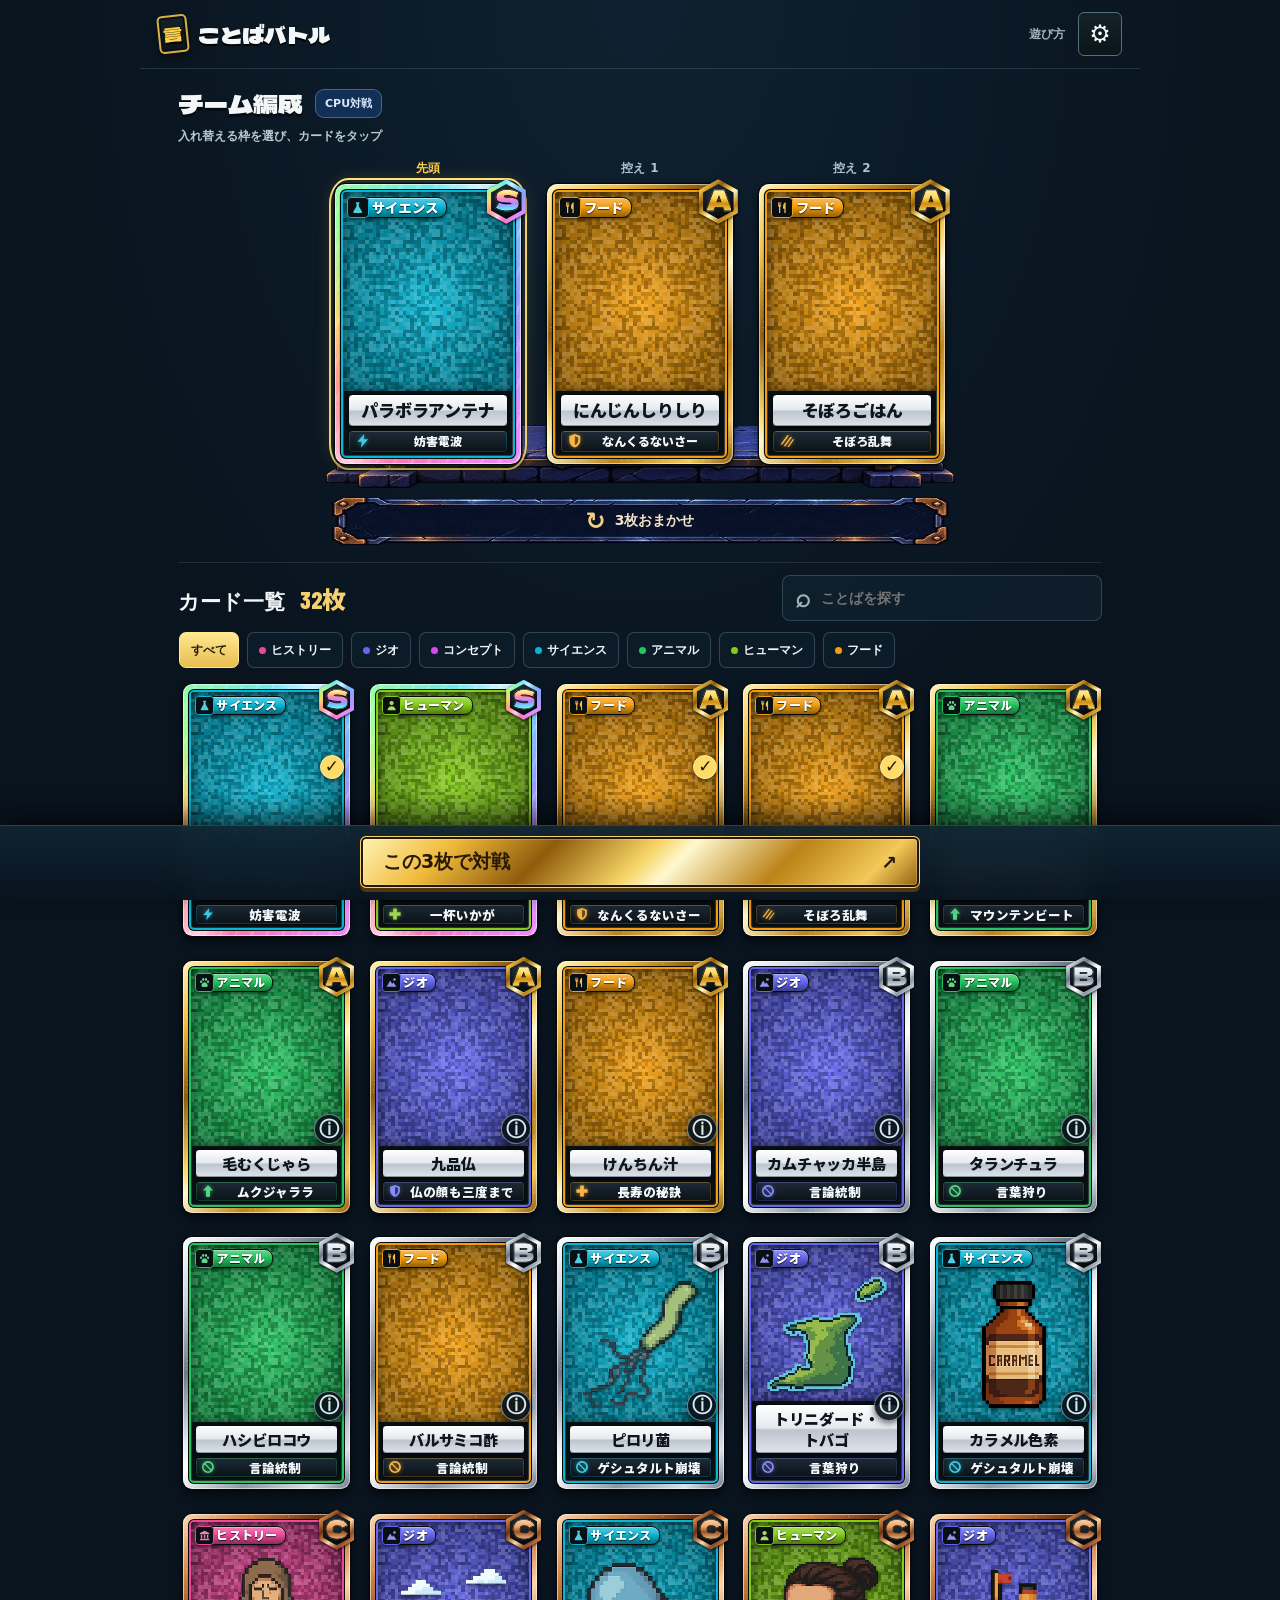
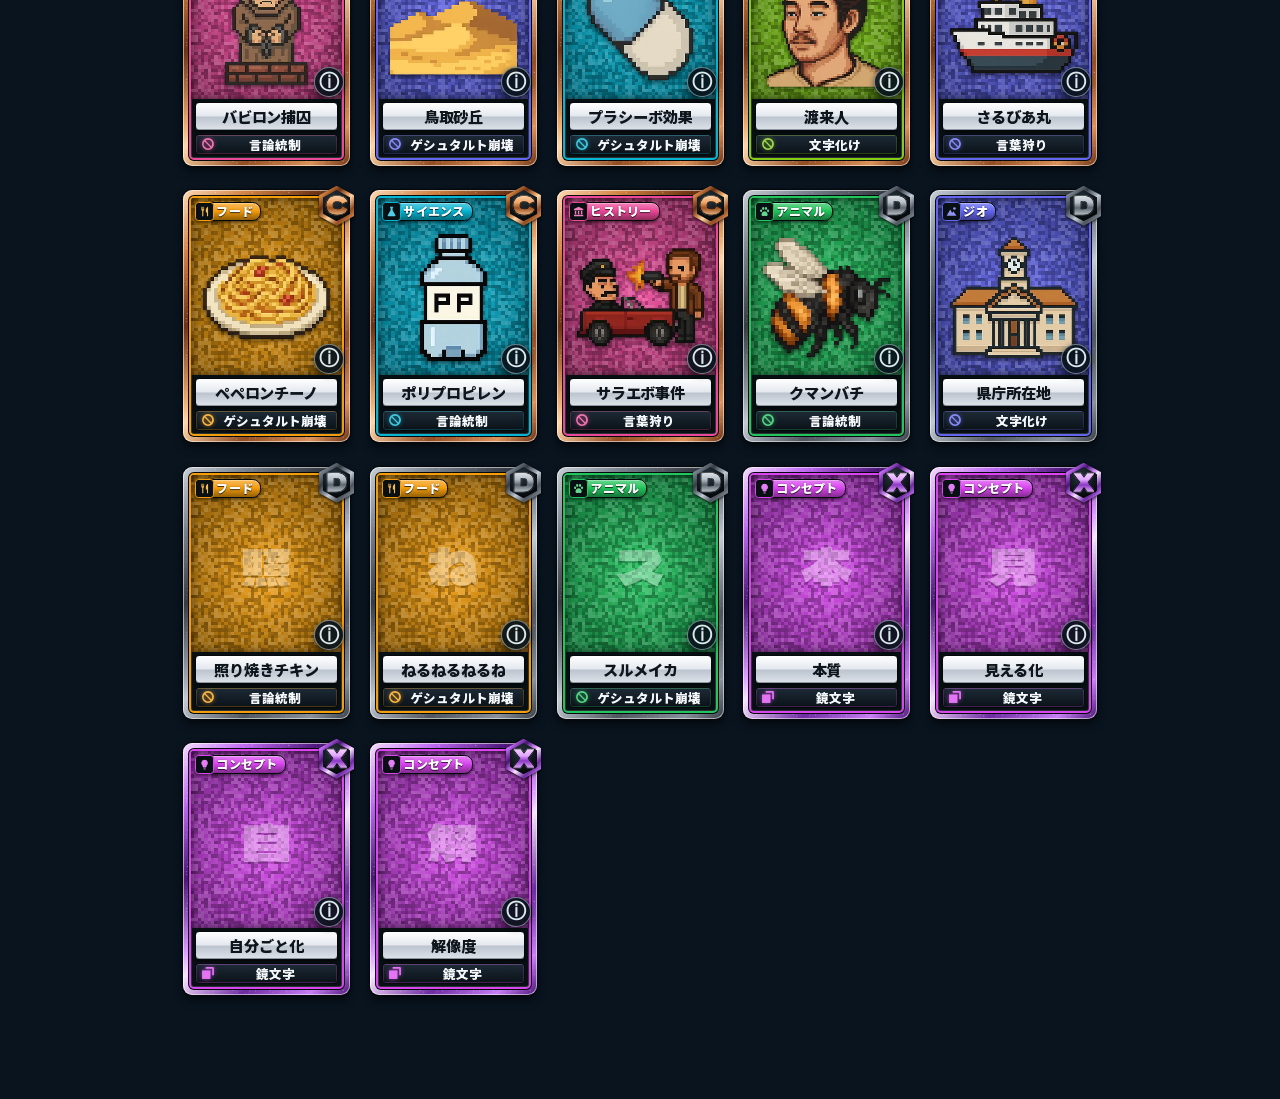
==== commit b772c7e8: "preview: prioritize first-screen cards and tolerate slow image transfers" ====
--- a/index.html
+++ b/index.html
@@ -7,13 +7,11 @@
   <meta name="theme-color" content="#0b171b">
   <link rel="icon" href="data:,">
   <link rel="preload" as="image" href="battle-ui/assets/img/moon-arena-preview.webp" fetchpriority="high" onload="this.dataset.loaded='true'" onerror="this.dataset.failed='true'">
-  <link rel="preload" as="image" href="battle-ui/assets/img/moon-arena-mobile.webp" media="(max-width:600px)" fetchpriority="low" onload="this.dataset.loaded='true'" onerror="this.dataset.failed='true'">
-  <link rel="preload" as="image" href="battle-ui/assets/img/moon-arena.webp" media="(min-width:601px)" fetchpriority="low" onload="this.dataset.loaded='true'" onerror="this.dataset.failed='true'">
   <title>ことばバトル — WORD DUEL</title>
   <style>.boot-loading{position:fixed;inset:0;z-index:100;background:#091522;color:#f2e5be;display:grid;place-content:center;justify-items:center;gap:20px;font-family:system-ui,sans-serif;text-align:center;padding:24px}.boot-loading[hidden]{display:none}.boot-loading strong{font-size:25px}.boot-loading p{font-size:13px}.boot-spinner{width:38px;height:38px;border:3px solid #40516a;border-top-color:#f5cf72;border-radius:50%;animation:boot-spin 1s linear infinite}.boot-loading button{padding:14px 24px;background:#e9c46b;border:0;border-radius:5px;font-weight:bold}@keyframes boot-spin{to{transform:rotate(360deg)}}@media(prefers-reduced-motion:reduce){.boot-spinner{animation:none}}</style>
-  <link rel="stylesheet" href="battle-ui/styles/game.css?v=20261007-fast-start" data-game-style media="print" fetchpriority="high" onload="this.media='all';this.dataset.loaded='true'">
-  <noscript><link rel="stylesheet" href="battle-ui/styles/game.css?v=20261007-fast-start"></noscript>
-  <script defer src="battle-ui/game.js?v=20261007-fast-start"></script>
+  <link rel="stylesheet" href="battle-ui/styles/game.css?v=20261007-fast-start2" data-game-style media="print" fetchpriority="high" onload="this.media='all';this.dataset.loaded='true'">
+  <noscript><link rel="stylesheet" href="battle-ui/styles/game.css?v=20261007-fast-start2"></noscript>
+  <script defer src="battle-ui/game.js?v=20261007-fast-start2"></script>
 </head>
 <body>
 <div id="bootLoading" class="boot-loading" role="status"><span class="boot-spinner" aria-hidden="true"></span><strong>ことばバトル</strong><p id="bootStatus">カードを準備中…</p><button id="bootRetry" type="button" hidden>もう一度読み込む</button></div>
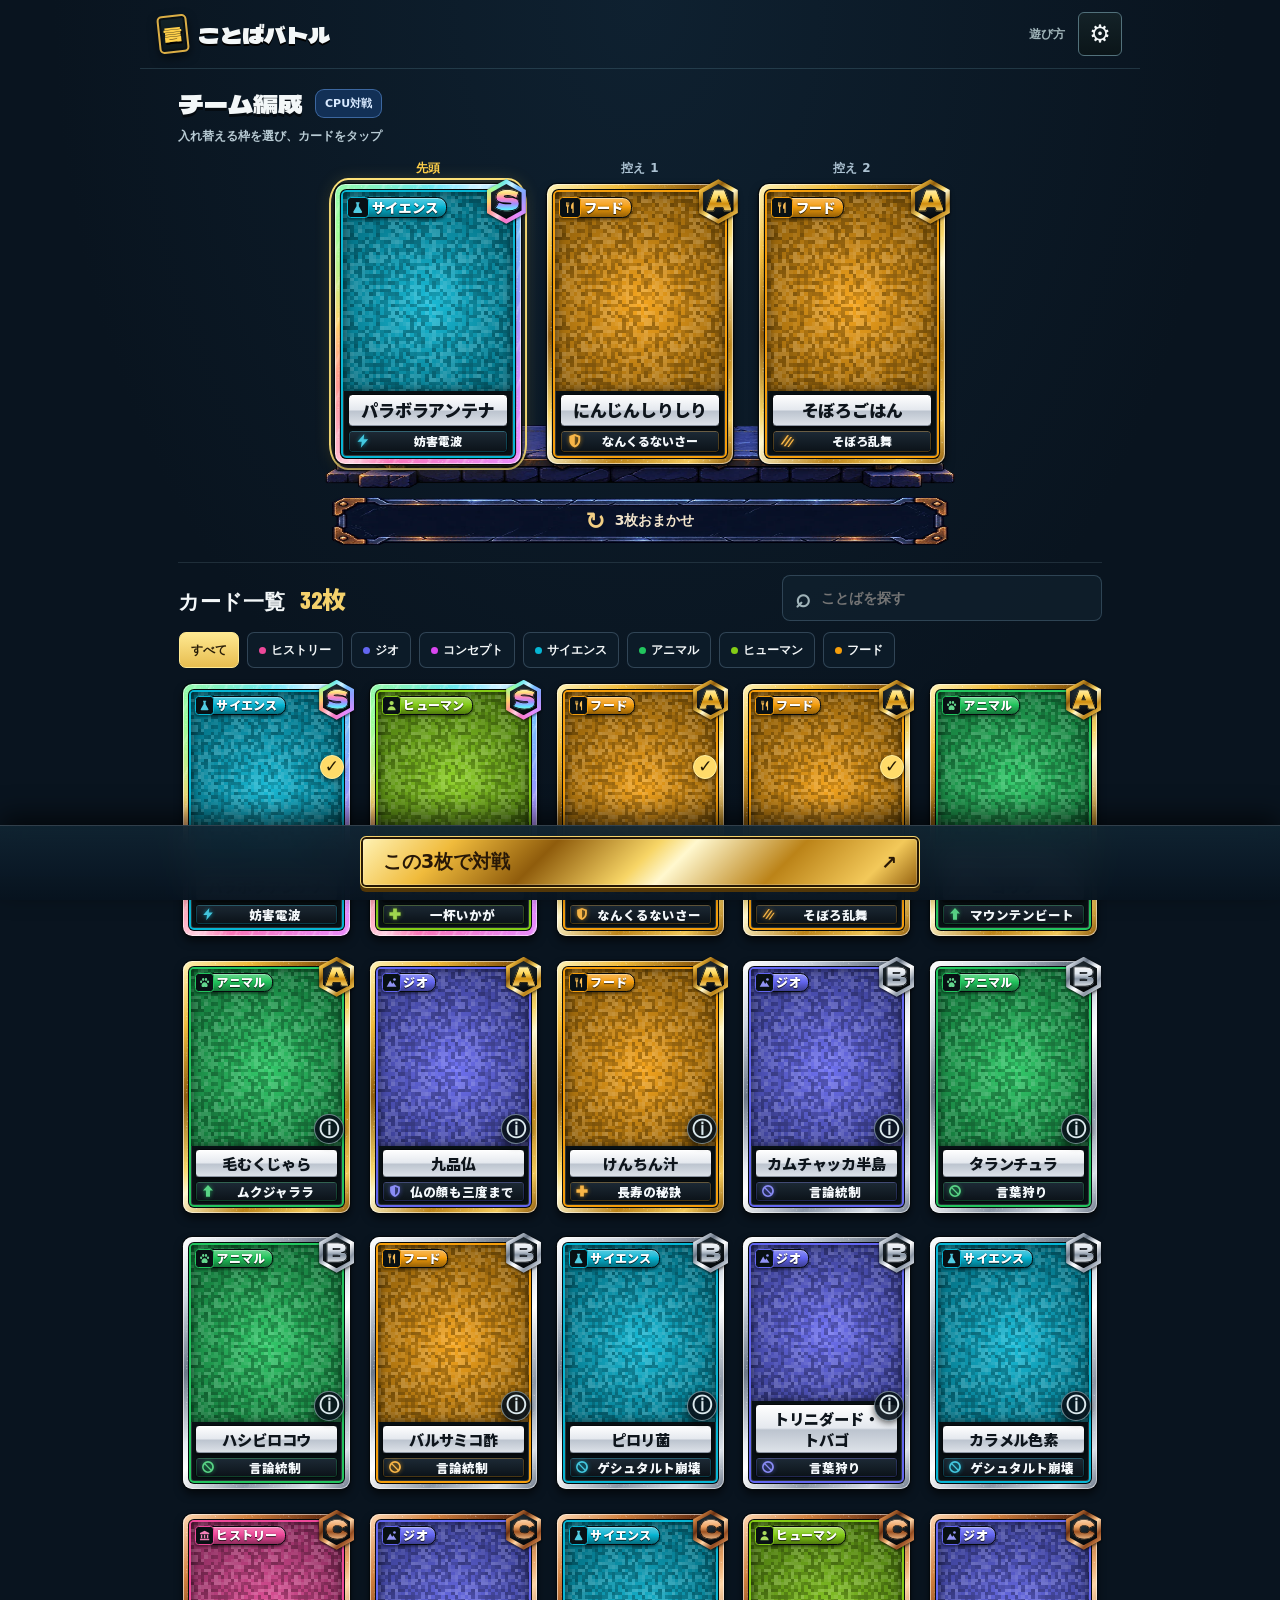
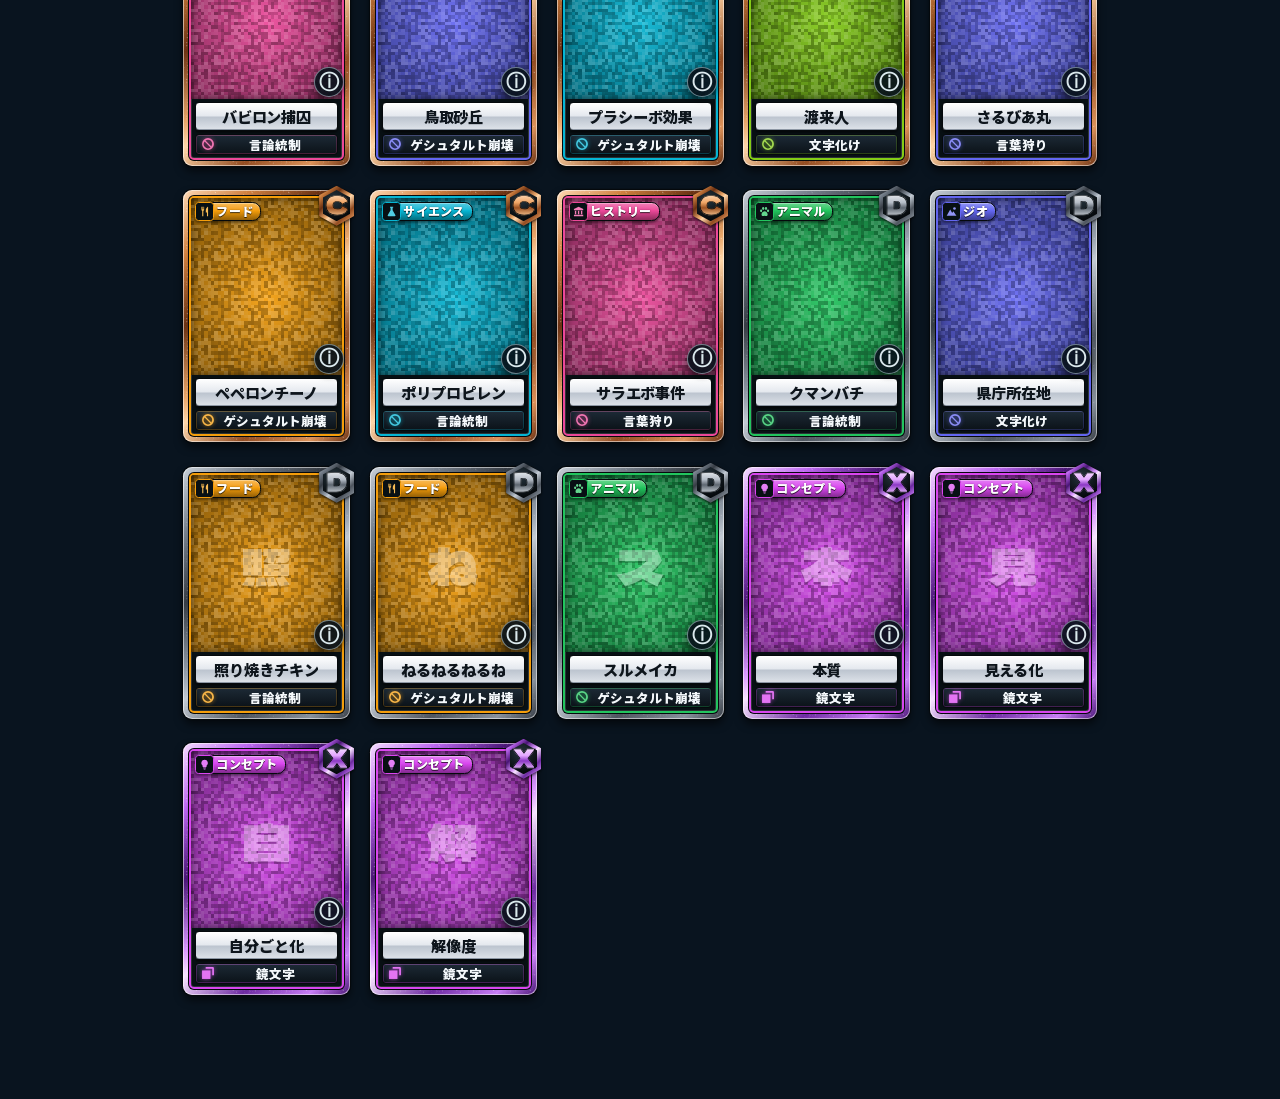
==== commit b8325433: "preview: load all mobile card and arena art through one cached asset pack" ====
--- a/index.html
+++ b/index.html
@@ -9,9 +9,9 @@
   <link rel="preload" as="image" href="battle-ui/assets/img/moon-arena-preview.webp" fetchpriority="high" onload="this.dataset.loaded='true'" onerror="this.dataset.failed='true'">
   <title>ことばバトル — WORD DUEL</title>
   <style>.boot-loading{position:fixed;inset:0;z-index:100;background:#091522;color:#f2e5be;display:grid;place-content:center;justify-items:center;gap:20px;font-family:system-ui,sans-serif;text-align:center;padding:24px}.boot-loading[hidden]{display:none}.boot-loading strong{font-size:25px}.boot-loading p{font-size:13px}.boot-spinner{width:38px;height:38px;border:3px solid #40516a;border-top-color:#f5cf72;border-radius:50%;animation:boot-spin 1s linear infinite}.boot-loading button{padding:14px 24px;background:#e9c46b;border:0;border-radius:5px;font-weight:bold}@keyframes boot-spin{to{transform:rotate(360deg)}}@media(prefers-reduced-motion:reduce){.boot-spinner{animation:none}}</style>
-  <link rel="stylesheet" href="battle-ui/styles/game.css?v=20261007-fast-start2" data-game-style media="print" fetchpriority="high" onload="this.media='all';this.dataset.loaded='true'">
-  <noscript><link rel="stylesheet" href="battle-ui/styles/game.css?v=20261007-fast-start2"></noscript>
-  <script defer src="battle-ui/game.js?v=20261007-fast-start2"></script>
+  <link rel="stylesheet" href="battle-ui/styles/game.css?v=20261007-packed-mobile" data-game-style media="print" fetchpriority="high" onload="this.dataset.loaded='true'">
+  <noscript><link rel="stylesheet" href="battle-ui/styles/game.css?v=20261007-packed-mobile"></noscript>
+  <script defer src="battle-ui/game.js?v=20261007-packed-mobile"></script>
 </head>
 <body>
 <div id="bootLoading" class="boot-loading" role="status"><span class="boot-spinner" aria-hidden="true"></span><strong>ことばバトル</strong><p id="bootStatus">カードを準備中…</p><button id="bootRetry" type="button" hidden>もう一度読み込む</button></div>
--- a/battle-ui/styles/game.css
+++ b/battle-ui/styles/game.css
@@ -1,6 +1,6 @@
 @charset "UTF-8";
 @font-face{font-family:"KB Dela";src:url(../assets/fonts/DelaGothicOne-subset.woff2) format("woff2");font-weight:400;font-display:swap} @font-face{font-family:"KB Noto";src:url(../assets/fonts/NotoSansJP-700-subset.woff2) format("woff2");font-weight:700;font-display:swap} @font-face{font-family:"KB Noto";src:url(../assets/fonts/NotoSansJP-900-subset.woff2) format("woff2");font-weight:900;font-display:swap} @font-face{font-family:"KB Barlow";src:url(../assets/fonts/BarlowCondensed-800-subset.woff2) format("woff2");font-weight:800;font-display:swap} :root{ --font-title:"KB Dela","Dela Gothic One","Hiragino Sans","Yu Gothic UI","Meiryo",sans-serif; --font-ui:system-ui,-apple-system,"Hiragino Sans","Hiragino Kaku Gothic ProN","Yu Gothic UI","Meiryo",sans-serif; --font-num:"KB Barlow","Barlow Condensed","Arial Narrow","KB Noto",sans-serif; --ink:#081014;--arena:#0b171b;--text:#f3f7f8;--muted:#9fb3b8;--line:#7fb6c233; --panel:linear-gradient(180deg,#152329f2,#0b1519f2); --panel-edge:#3f5e66;--panel-hi:#9cc6cf40; --gold:#ffd04a;--gold-deep:#b77a08; --you:#2f7cf6;--cpu:#e5322d; --hp-you:linear-gradient(180deg,#8cff9e,#22d154 45%,#119338); --hp-cpu:linear-gradient(180deg,#ff9b85,#f0442c 45%,#a8180f); --hp-high:linear-gradient(180deg,#a5ffae,#35d35b 45%,#13953c); --hp-mid:linear-gradient(180deg,#fff5a8,#ffd033 45%,#c78b05); --hp-low:linear-gradient(180deg,#ffb39e,#f24b36 45%,#bd201f); --hp-ghost:#ffe08a; --atk:linear-gradient(90deg,#b5160f,#ff4a32);--def:linear-gradient(90deg,#1650c8,#3aa0ff);--eva:linear-gradient(90deg,#0f8a3a,#2fe36a); --atk-ico:#ff4a3a;--def-ico:#3c9bff;--eva-ico:#2fe36a; --buff:#5ff08a;--guard:#7cc4ff;--debuff:#c69bff; --metal-gold:linear-gradient(135deg,#fff4b8 0%,#f0bb3c 16%,#8f5c0c 33%,#f7d566 50%,#fff8cf 56%,#bb8318 74%,#f3c95a 90%,#8f5c0c 100%); --metal-silver:linear-gradient(135deg,#ffffff 0%,#ccd4de 16%,#6c7888 33%,#e8edf3 50%,#ffffff 56%,#8c97a6 74%,#dce2ea 90%,#6c7888 100%); --metal-bronze:linear-gradient(135deg,#ffd9b4 0%,#d0803f 16%,#6b3112 33%,#e7a467 50%,#ffd6a8 56%,#934c21 74%,#dc9158 90%,#6b3112 100%); --metal-iron:linear-gradient(135deg,#c9d0d8 0%,#76808c 16%,#363c44 33%,#949eaa 50%,#c2cad3 56%,#4e555e 74%,#87909b 90%,#363c44 100%); --metal-violet:linear-gradient(135deg,#f5dcff 0%,#bc66f0 16%,#4a1576 33%,#d996ff 50%,#f8e3ff 56%,#6d2aa1 74%,#c77df5 90%,#4a1576 100%); --metal-rainbow:linear-gradient(115deg,#ffffff00 30%,#ffffffb0 46%,#ffffff00 58%),conic-gradient(from 200deg at 40% 45%,#ff6fa5,#ffd36b,#9dff9a,#5fe3ff,#8f9dff,#e88bff,#ff6fa5); --text-gold:linear-gradient(180deg,#fff7c6 0%,#ffd75a 40%,#d08d0e 62%,#ffe58c 100%); --text-silver:linear-gradient(180deg,#ffffff 0%,#dfe6ee 40%,#8693a3 62%,#f2f5f8 100%); --text-bronze:linear-gradient(180deg,#ffe2c4 0%,#f0a565 40%,#9b5121 62%,#ffcf9c 100%); --text-iron:linear-gradient(180deg,#eef1f4 0%,#b4bcc6 40%,#5d6670 62%,#d2d8de 100%); --text-violet:linear-gradient(180deg,#fbeaff 0%,#e3a6ff 40%,#8b37c4 62%,#f1c9ff 100%); --text-rainbow:linear-gradient(180deg,#fff 0%,#ffe27a 22%,#ff86c0 42%,#a58cff 62%,#62e6ff 82%,#b6ffb0 100%); --fx-speed:1;--ease-out:cubic-bezier(.2,.8,.2,1);--ease-snap:cubic-bezier(.3,1.4,.5,1); color-scheme:dark; } body.speed-fast{--fx-speed:.5} *,*:before,*:after{box-sizing:border-box} body{margin:0;background:var(--arena);color:var(--text);font-family:var(--font-ui)} button,input,select{font:inherit} button{-webkit-tap-highlight-color:transparent} [hidden]{display:none!important} .svg-defs{position:absolute;width:0;height:0;overflow:hidden}
-body{min-width:320px;font-weight:700}button,a,input,select{touch-action:manipulation}button{color:inherit;cursor:pointer}button:disabled{cursor:default}button:focus-visible,a:focus-visible,input:focus-visible,select:focus-visible{outline:3px solid var(--gold);outline-offset:3px}a{color:inherit;text-decoration:none}h1,h2,h3,p{margin:0} .ambient{position:fixed;inset:0;z-index:-1;background:linear-gradient(#061015b3,#061015e8),url(../assets/img/arena-wide.webp) center/cover} .masthead{max-width:1200px;margin:auto;padding:20px 24px;display:flex;align-items:center;justify-content:space-between;border-bottom:1px solid var(--line);gap:12px}.masthead nav{display:flex;gap:12px;align-items:center} .brand{display:flex;align-items:center;gap:12px;font:400 20px/1.3 var(--font-title)}.brand small{display:block;font:700 10px/1.8 var(--font-ui);letter-spacing:.14em;color:var(--muted)}.brand-mark{display:grid;place-items:center;width:42px;height:50px;border:2px solid #dcae45;border-radius:5px;transform:rotate(-6deg);color:var(--gold);background:var(--panel);box-shadow:inset 0 0 0 2px #081014,0 4px 10px #0008} .icon-button,.text-button,.subtle-button{min-height:44px;border:1px solid #52717b;background:var(--panel);border-radius:6px;padding:8px 14px;font-size:13px;display:inline-flex;align-items:center;justify-content:center;gap:8px}.text-button{border-color:transparent;background:transparent;color:var(--muted)}.icon-button{width:44px;padding:0;font:700 24px/1 var(--font-ui)}.subtle-button:hover,.icon-button:hover{border-color:var(--gold)} .primary-button{min-height:50px;padding:12px 22px;background:var(--metal-gold);color:#281807;border:1px solid #f5d26b;box-shadow:inset 0 0 0 2px #261805,inset 0 0 0 3px #fff3,0 4px 0 #513608;border-radius:6px;font-weight:900;font-size:16px;display:flex;align-items:center;justify-content:space-between;gap:20px}.primary-button:active{transform:translateY(2px);box-shadow:inset 0 0 0 2px #261805,0 2px 0 #513608} .setup-screen{max-width:1160px;margin:auto;padding:30px 24px 160px}.intro{display:flex;align-items:center;justify-content:space-between;gap:16px;margin-bottom:24px}.intro h1{font:400 32px/1.4 var(--font-title);text-shadow:0 3px #0008}.intro-copy{margin-top:8px;color:var(--muted);font-size:13px}.arcade-rule{display:grid;gap:5px;text-align:right;font-size:14px;color:var(--gold)}.arcade-rule span{color:var(--muted);font-size:12px} .team-panel{background:var(--panel);border:1px solid #4b636c;border-radius:10px;padding:16px;margin-bottom:30px;box-shadow:inset 0 1px #b7dbe422,0 8px 20px #0005}.section-label{display:flex;justify-content:space-between;align-items:center;gap:12px;margin-bottom:14px}.section-label h2{font-size:16px}.section-label>span{font-size:11px;color:var(--muted)} .team-slots{display:grid;grid-template-columns:repeat(3,minmax(0,1fr));gap:12px}.team-slot{position:relative;min-width:0;min-height:100px;padding:12px;border:1px solid #36515c;border-radius:6px;background:linear-gradient(120deg,#17313c,#081216);display:flex;align-items:center;gap:10px;text-align:left}.team-slot.selected{border-color:var(--gold);box-shadow:inset 0 0 0 1px #ffd04a66,0 0 16px #ffd04a16}.team-slot img{width:76px;height:76px;object-fit:contain;filter:drop-shadow(0 4px 4px #000a)}.team-slot b{display:block;font-size:14px;overflow-wrap:anywhere}.team-slot small{display:block;color:var(--muted);font-size:11px;margin-top:5px}.slot-no{position:absolute;top:5px;left:7px;font:800 15px var(--font-num);color:var(--gold)} .team-tools{display:flex;gap:8px;margin-top:12px;flex-wrap:wrap}.team-tools .subtle-button{font-size:12px;min-height:40px}.collection-heading{display:flex;align-items:center;justify-content:space-between;gap:16px;margin-bottom:14px}.eyebrow{font-size:11px;line-height:1.4;letter-spacing:.12em;color:var(--muted)}.collection-heading h2{font-size:20px;margin-top:5px}.collection-heading h2 span{color:var(--gold);font:800 24px var(--font-num);margin-left:8px} .search-box{display:flex;align-items:center;gap:8px;background:#050d11;border:1px solid #49636b;border-radius:6px;padding:0 12px;width:260px}.search-box>span{font-size:26px;color:var(--muted)}.search-box input{width:100%;height:44px;min-width:0;border:0;background:none;color:var(--text);font-size:13px} .filters{display:flex;gap:7px;overflow:auto;padding:3px 2px 14px;scrollbar-width:thin}.filter{display:inline-flex;align-items:center;gap:5px;min-height:40px;padding:7px 12px;white-space:nowrap;border:1px solid #3d535a;border-radius:5px;background:#0c181e;font-size:12px}.filter.active{border-color:var(--card-color);background:color-mix(in srgb,var(--card-color) 14%,#0c181e)}.filter-dot{width:7px;height:7px;border-radius:50%;background:var(--card-color)} .word-grid{display:grid;grid-template-columns:repeat(5,minmax(0,1fr));gap:24px 20px;padding-top:6px}.word-entry{display:block;min-width:0;padding:0;background:transparent;border:0;text-align:left;position:relative;transition:transform 150ms ease}.word-entry:hover{transform:translateY(-4px)}.word-entry .kcard{width:100%}.word-entry.in-team:after{content:'編成中';position:absolute;left:8px;top:38px;font-size:10px;background:#061113eb;color:var(--gold);padding:4px 7px;border:1px solid var(--gold);border-radius:4px} .entry-footer{display:flex;justify-content:space-between;gap:5px;margin:7px 2px 0;color:var(--muted);font-size:10px}.entry-footer span:first-child{overflow:hidden;white-space:nowrap;text-overflow:ellipsis}.card-stats{display:grid;gap:4px;margin:10px 2px 0;padding:9px 8px;background:#081318d9;border:1px solid #35505b;border-radius:5px}.card-stat{display:grid;grid-template-columns:26px minmax(0,1fr) 30px;gap:6px;align-items:center;font-size:10px;line-height:1.2}.card-stat b{text-align:right;font:800 15px/1 var(--font-num)}.stat-track{height:5px;background:#02080b;overflow:hidden;border-radius:2px}.stat-track i{display:block;height:100%;background:var(--hp-you)}.stat-atk .stat-track i{background:var(--atk)}.stat-def .stat-track i{background:var(--def)}.stat-eva .stat-track i{background:var(--eva)}.empty-search{text-align:center;padding:40px;color:var(--muted)} .setup-dock{position:fixed;bottom:0;left:0;right:0;z-index:5;display:flex;justify-content:center;gap:60px;align-items:center;padding:14px 24px max(14px,env(safe-area-inset-bottom));background:linear-gradient(#16272ff2,#081014fa);border-top:1px solid #5e7984;box-shadow:0 -10px 26px #0009;backdrop-filter:blur(12px)}.setup-dock>.primary-button{width:300px} .panel-dialog{position:fixed;padding:20px;width:min(540px,calc(100% - 24px));max-height:calc(100dvh - 32px);overflow:auto;border:1px solid #8babb4;border-radius:10px;background:linear-gradient(140deg,#1e343e,#081318 70%);box-shadow:inset 0 0 0 3px #071015,0 24px 80px #000c;color:var(--text);overscroll-behavior:contain}.panel-dialog::backdrop{background:#02080ccd;backdrop-filter:blur(4px)}.dialog-head{display:flex;justify-content:space-between;align-items:center;margin-bottom:16px;min-height:44px}.panel-dialog h2{font-size:22px;line-height:1.45}.panel-dialog h3{font-size:16px}.panel-copy{font-size:13px;color:#bdced5;line-height:1.9;margin:12px 0}.panel-copy p{margin:16px 0}.panel-copy strong{color:var(--text)} .detail-top{display:grid;grid-template-columns:150px minmax(0,1fr);gap:22px;align-items:center}.detail-top .kcard{width:100%}.detail-top p{font-size:12px;color:var(--muted);margin-top:10px}.detail-stats{display:grid;grid-template-columns:repeat(4,minmax(0,1fr));gap:8px;margin:20px 0}.detail-stat{background:#030b0f;border:1px solid #3d5862;border-radius:5px;text-align:center;padding:10px 4px}.detail-stat small{display:block;font-size:11px;color:var(--muted)}.detail-stat b{font:800 30px var(--font-num)}.skill-description{padding:16px;border-left:3px solid var(--gold);background:#03101599;font-size:13px;line-height:1.9}.skill-description h3{color:var(--gold);margin-bottom:6px}.dialog-actions{display:flex;gap:12px;margin-top:20px;flex-wrap:wrap}.dialog-actions .primary-button{flex:1} .setting-row{display:flex;align-items:center;justify-content:space-between;gap:16px;font-size:13px;margin-top:18px;min-height:44px}.setting-row select{max-width:68%;min-height:44px;padding:8px;border:1px solid #5d7b85;background:#09151b;color:var(--text);border-radius:5px;font-size:12px}.setting-row input[type=range]{width:55%;height:32px;accent-color:var(--gold)}.setting-row input[type=checkbox]{width:24px;height:24px;accent-color:var(--gold)} .switch-choice{display:flex;align-items:center;gap:14px;width:100%;min-height:88px;margin-top:12px;padding:12px;border:1px solid #4a6873;border-radius:6px;background:var(--panel);text-align:left}.switch-choice:hover{border-color:var(--gold)}.switch-choice img{width:70px;height:70px;object-fit:contain}.switch-choice b{display:block;font-size:15px}.switch-choice small{display:block;font-size:11px;line-height:1.7;color:var(--muted);margin-top:5px}.order-row{display:flex;align-items:center;gap:8px;margin-top:12px}.order-row>span{flex:1;font-size:14px}.history-list{padding-left:20px;font-size:12px;line-height:1.8;color:#cedbe0}.history-list li{margin-bottom:10px} .result-screen{max-width:780px;margin:0 auto;padding:48px 24px;text-align:center}.result-screen h1{font:800 clamp(50px,12vw,90px)/1.2 var(--font-num);color:var(--gold);text-shadow:0 4px #281807,0 0 30px #ffd04a22;margin:12px 0}#resultCopy{font-size:13px;color:var(--muted);line-height:1.7}.result-cards{display:grid;grid-template-columns:repeat(3,minmax(0,1fr));gap:20px;margin:40px 0}.result-cards .kcard{width:100%}.result-hp{font:800 18px/1.5 var(--font-num);margin-top:12px}.result-actions{display:flex;flex-wrap:wrap;justify-content:center;gap:12px}.result-actions .primary-button{justify-content:center}.toast{position:fixed;bottom:140px;left:50%;transform:translateX(-50%);z-index:30;max-width:calc(100% - 28px);width:max-content;padding:12px 20px;border:1px solid var(--gold);border-radius:6px;background:#0a171cf5;color:var(--text);font-size:13px;box-shadow:0 6px 24px #000b} @media(max-width:900px){.word-grid{grid-template-columns:repeat(4,minmax(0,1fr))}.team-slot img{width:54px}.team-slot b{font-size:12px}.setup-dock{gap:24px}} @media(max-width:620px){ .masthead{padding:12px 16px}.brand{font-size:15px;gap:8px}.brand-mark{width:32px;height:40px}.brand small{font-size:9px}.masthead nav{gap:4px}.text-button{padding:8px;font-size:12px}.setup-screen{padding:22px 14px 164px}.intro h1{font-size:26px}.arcade-rule{display:none}.intro-copy{font-size:12px} .team-panel{padding:12px}.section-label h2{font-size:14px}.section-label>span{font-size:10px}.team-slots{gap:6px}.team-slot{flex-direction:column;gap:3px;padding:18px 5px 8px;text-align:center;min-height:132px}.team-slot img{width:60px;height:50px}.team-slot b{font-size:10px}.team-slot small{font-size:9px;margin-top:4px}.team-tools{gap:5px}.team-tools .subtle-button{padding:6px 9px;min-height:44px;font-size:10px} .collection-heading{gap:10px}.collection-heading h2{font-size:17px}.search-box{width:150px}.search-box input{font-size:11px}.filters{gap:6px}.filter{padding:6px 10px}.word-grid{grid-template-columns:repeat(2,minmax(0,1fr));gap:24px 16px;padding:5px 4px}.setup-dock{flex-direction:column;gap:8px;padding:9px 14px max(12px,env(safe-area-inset-bottom))}.setup-dock>.primary-button{width:100%;max-width:450px;min-height:48px} .panel-dialog{padding:16px}.detail-top{grid-template-columns:130px minmax(0,1fr);gap:16px}.detail-top h2{font-size:19px}.detail-top p{font-size:11px}.detail-stats{gap:6px;margin:16px 0}.detail-stat b{font-size:26px}.dialog-actions{gap:8px}.dialog-actions .primary-button{font-size:14px;padding:10px 14px}.dialog-actions>.subtle-button{width:100%}.result-screen{padding:32px 14px}.result-cards{gap:12px;margin:30px 0}.result-hp{font-size:13px}.result-actions{flex-direction:column}.result-actions .primary-button{font-size:15px} } @media(prefers-reduced-motion:reduce){.word-entry{transition:none}.word-entry:hover{transform:none}}.motion-reduced .word-entry{transition:none} .match-teams{display:grid;grid-template-columns:repeat(2,minmax(0,1fr));gap:18px;margin-bottom:28px} .match-teams .team-panel{--team-accent:#71b8ff;margin:0;min-width:0;border-top:3px solid var(--team-accent)} .match-teams .team-panel[data-side="B"]{--team-accent:#ff9181} .team-panel[data-editing="true"]{box-shadow:inset 0 0 0 1px #b7dbe422,0 0 20px #122836} .team-panel .section-label h2{display:flex;align-items:center;gap:8px;font-size:15px} .team-panel .section-label>span{font-size:10px} .team-panel .team-slots{gap:8px} .team-panel .team-slot{display:flex;flex-direction:column;justify-content:start;text-align:center;min-height:150px;padding:18px 5px 8px;gap:5px;border-color:#42606d;background:linear-gradient(160deg,color-mix(in srgb,var(--type) 15%,#17313c),#081216)} .team-panel .team-slot.selected{border:2px solid var(--team-accent);padding:17px 4px 7px;box-shadow:0 0 12px color-mix(in srgb,var(--team-accent) 20%,transparent)} .slot-art{position:relative;display:block;width:76px;height:68px;flex:0 0 auto;overflow:hidden} .team-slot .slot-art img{width:100%;height:100%}.slot-copy{min-width:0;width:100%}.team-panel .team-slot b{font-size:12px;line-height:1.4}.team-panel .team-slot small{font-size:10px;line-height:1.3} .slot-copy small i{display:inline-block;width:6px;height:6px;border-radius:50%;margin-right:3px} .slot-edit{font-size:10px;line-height:14px;color:var(--team-accent);margin-top:auto;text-decoration:underline;text-underline-offset:3px} .team-tools{justify-content:space-between;gap:5px}.team-tools .subtle-button{padding:6px 10px;flex:1;min-height:40px;white-space:nowrap} .selection-target{width:fit-content;border-left:3px solid #71b8ff;background:#173248;padding:8px 12px;font-size:13px;margin-bottom:14px}.selection-target[data-side="B"]{border-color:#ff9181;background:#3d2223} .collection{scroll-margin-top:18px}.match-summary{display:flex;align-items:center;gap:22px;font-size:13px;color:#d7e6ec}.match-summary b{font:800 24px var(--font-num);color:var(--gold)} @media(max-width:760px){.match-teams{grid-template-columns:1fr;gap:12px}.team-panel .team-slot{min-height:118px;gap:3px}.slot-art{width:64px;height:45px}.team-panel .team-slot b{font-size:11px}.team-panel .team-slot small{font-size:9px}.team-panel .section-label{margin-bottom:9px}.match-teams .team-panel{padding:11px}.team-tools{margin-top:9px}.team-tools .subtle-button{min-height:36px;font-size:11px}.match-summary{font-size:12px;gap:20px}} @media(max-width:620px){.setup-screen{padding-bottom:132px}.setup-dock{gap:6px}.match-summary b{font-size:18px}} @keyframes result-arrive{from{opacity:0;transform:scale(1.3);filter:blur(5px)}to{opacity:1;transform:scale(1);filter:blur(0)}} .result-screen.screen-enter h1{animation:result-arrive 550ms cubic-bezier(.15,.85,.2,1)} body.motion-reduced .result-screen h1{animation:none} @media(prefers-reduced-motion:reduce){.result-screen h1{animation:none!important}} .setup-screen{max-width:1040px;padding-top:16px;padding-bottom:116px} .intro{margin-bottom:12px}.intro h1{font-size:24px;line-height:1.2}.intro-copy{margin-top:3px;font-size:12px} .cpu-note{display:flex;align-items:center;gap:8px;font-size:12px;color:#dce9ec;white-space:nowrap} .cpu-note .owner-tag{font-size:12px}.cpu-note b{font-weight:900} .setup-screen>.team-panel{position:sticky;top:0;z-index:6;margin:0 0 14px;padding:10px 12px 8px;border:1px solid #527c96;border-top:3px solid #71b8ff;background:#101e25f7;backdrop-filter:blur(16px)} .setup-screen .section-label{margin-bottom:8px}.setup-screen .section-label h2{display:flex;align-items:center;gap:8px;font-size:15px} .setup-screen .section-label .subtle-button{min-height:34px;padding:5px 10px;white-space:nowrap;font-size:11px} .setup-screen .team-slots{gap:8px}.setup-screen .team-slot{height:94px;min-height:0;display:flex;flex-direction:row;gap:6px;padding:14px 8px 6px;background:linear-gradient(140deg,color-mix(in srgb,var(--type) 20%,#0e2028),#071014);border:2px solid #385565;text-align:left} .setup-screen .team-slot.selected{padding:14px 8px 6px;border-color:#ffd96f;box-shadow:0 0 0 2px #ffd96f44,0 0 18px #ffd04a38} .setup-screen .slot-no{top:3px;left:6px;font-size:10px;line-height:1.1;letter-spacing:.02em} .setup-screen .slot-art{width:66px;height:56px;flex:0 0 auto}.setup-screen .slot-art img{width:100%;height:100%} .setup-screen .slot-copy{min-width:0}.setup-screen .slot-copy b{font-size:12px;line-height:1.25;overflow-wrap:anywhere}.setup-screen .slot-copy small{margin-top:4px;font-size:10px;line-height:1.2} .team-help{margin-top:7px;font-size:11px;color:#d2e4e8;text-align:center} .selection-target{margin-bottom:8px;padding:7px 10px;font-size:12px}.collection{scroll-margin-top:190px} .collection-heading{margin-bottom:8px}.collection-heading h2{font-size:18px}.collection-heading h2 span{font-size:20px} .filters{padding-bottom:8px}.filter{min-height:34px;padding:5px 9px;font-size:11px} .word-grid{grid-template-columns:repeat(5,minmax(0,1fr));gap:16px 12px;padding:2px} .word-entry{text-align:center}.word-entry:hover{transform:none}.word-entry.in-team:after{content:none} .word-pick{display:block;position:relative;width:100%;padding:0;border:0;background:none;color:inherit;text-align:left} .word-pick:focus-visible,.word-more:focus-visible{outline:3px solid var(--gold);outline-offset:2px} .word-pick .kcard{width:100%}.word-pick:active{transform:scale(.96)} .chosen-badge{position:absolute;z-index:4;left:1px;top:2px;padding:2px 4px;border:1px solid #c6e8ff;border-radius:3px;background:#145fa5;color:#fff;font-size:9px;line-height:1.1;white-space:nowrap} .word-entry .entry-footer{display:grid;grid-template-columns:minmax(0,1fr) auto;align-items:start;gap:3px;margin:4px 0 0;color:#e6f0f3;font-size:10px;line-height:1.25;text-align:left} .word-entry .entry-footer span:first-child{white-space:normal;overflow-wrap:anywhere;display:-webkit-box;-webkit-box-orient:vertical;-webkit-line-clamp:2;overflow:hidden;min-height:25px} .word-more{min-width:32px;min-height:26px;padding:2px 3px;border:1px solid #68848f;border-radius:4px;background:#0c202a;color:#dbe9ed;font-size:10px} .setup-dock{gap:16px;padding:8px 16px max(8px,env(safe-area-inset-bottom))}.setup-dock>.primary-button{width:260px;min-height:46px} @media(max-width:620px){ .setup-screen{padding:10px 10px 98px}.intro{align-items:flex-start;gap:7px}.intro h1{font-size:21px}.intro-copy{font-size:11px}.cpu-note{align-items:flex-end;flex-direction:column;gap:3px;font-size:9px}.cpu-note .owner-tag{font-size:10px;padding:3px 6px} .setup-screen>.team-panel{padding:8px 8px 6px;margin-bottom:10px}.setup-screen .section-label{margin-bottom:7px}.setup-screen .section-label h2{font-size:13px}.setup-screen .section-label .subtle-button{min-height:32px;padding:4px 7px;font-size:10px} .setup-screen .team-slots{gap:5px}.setup-screen .team-slot{height:108px;min-height:0;flex-direction:column;align-items:center;gap:1px;padding:16px 3px 3px;text-align:center} .setup-screen .team-slot.selected{padding:16px 3px 3px}.setup-screen .slot-art{width:72px;height:49px}.setup-screen .slot-copy b{font-size:10px;line-height:1.15;display:-webkit-box;-webkit-box-orient:vertical;-webkit-line-clamp:2;overflow:hidden}.setup-screen .slot-copy small{font-size:8px;margin-top:2px} .team-help{font-size:10px;margin-top:5px}.collection{scroll-margin-top:166px}.collection-heading{gap:8px}.collection-heading h2{font-size:16px}.search-box{width:135px}.search-box input{font-size:11px}.filter{min-height:30px;padding:4px 7px;font-size:10px} .word-grid{grid-template-columns:repeat(4,minmax(0,1fr));gap:12px 6px;padding:2px}.word-entry .entry-footer{font-size:9px}.word-more{min-width:29px;font-size:9px} .setup-dock{flex-direction:row;padding:7px 10px max(9px,env(safe-area-inset-bottom))}.setup-dock .match-summary{display:none}.setup-dock>.primary-button{width:100%;max-width:420px;min-height:46px} } @media(max-width:350px){.word-grid{grid-template-columns:repeat(3,minmax(0,1fr))}.cpu-note b{display:none}}
-[data-rank="S"]{--metal:var(--metal-rainbow);--metal-text:var(--text-rainbow);--metal-edge:#e9f6ff;--metal-glow:#9fe7ff66} [data-rank="A"]{--metal:var(--metal-gold);--metal-text:var(--text-gold);--metal-edge:#ffe9a3;--metal-glow:#ffcf4a40} [data-rank="B"]{--metal:var(--metal-silver);--metal-text:var(--text-silver);--metal-edge:#f4f7fb;--metal-glow:#dfe9f530} [data-rank="C"]{--metal:var(--metal-bronze);--metal-text:var(--text-bronze);--metal-edge:#ffcfa1;--metal-glow:#e0915030} [data-rank="D"]{--metal:var(--metal-iron);--metal-text:var(--text-iron);--metal-edge:#c7ced6;--metal-glow:#00000000} [data-rank="X"]{--metal:var(--metal-violet);--metal-text:var(--text-violet);--metal-edge:#f0c8ff;--metal-glow:#c070ff40} .ico{width:1em;height:1em;fill:currentColor;flex:0 0 auto;display:inline-block;vertical-align:-.14em} .kcard{position:relative;container-type:inline-size;width:100%;aspect-ratio:63/95;isolation:isolate;font-family:"KB Noto",var(--font-ui);font-weight:900;color:var(--text);user-select:none;-webkit-user-select:none} .kcard-frame{position:absolute;inset:0;border-radius:5.5cqw;padding:3.4cqw;background:var(--metal); box-shadow:0 0 0 .7cqw #05090c,inset 0 0 0 .6cqw #ffffff88,inset 0 -1.2cqw 1.2cqw #0000004d,0 4cqw 7cqw #000000a6,0 0 7cqw var(--metal-glow)} .kcard-frame:before{content:"";position:absolute;inset:0;border-radius:inherit;background:url(../assets/img/sparkle.png) 0 0/22cqw;mix-blend-mode:screen;opacity:.55;pointer-events:none} .kcard[data-rank="S"] .kcard-frame:before{opacity:1;background:url(../assets/img/sparkle.png) 0 0/16cqw,repeating-linear-gradient(115deg,#ffffff00 0 6cqw,#ffffff38 7cqw,#ffffff00 8.5cqw)} .kcard[data-rank="D"] .kcard-frame:before{opacity:.3} .kcard-body{position:relative;height:100%;border-radius:3cqw;background:#081014;border:1.5cqw solid var(--type); box-shadow:0 0 0 .6cqw #05090c,inset 0 0 0 .5cqw #ffffff30;display:flex;flex-direction:column;gap:1.6cqw;padding:0 0 1.8cqw;overflow:hidden} .kcard-art,.mini-art{position:relative;overflow:hidden; background:url(../assets/img/mosaic.png) 0 0/48cqw,radial-gradient(ellipse 75% 70% at 50% 56%,color-mix(in srgb,var(--type) 92%,#fff 8%),color-mix(in srgb,var(--type) 62%,#02090c) 78%); image-rendering:pixelated} .kcard-art{flex:1 1 auto;min-height:0} .kcard-art:after{content:"";position:absolute;inset:0;box-shadow:inset 0 0 6cqw #000000a0;pointer-events:none} .art-pic{position:absolute;inset:0;display:block} .art-pic img{position:absolute;inset:0;width:100%;height:100%;object-fit:contain;image-rendering:pixelated; transform:translate(var(--art-x,0),var(--art-y,0)) scale(var(--art-scale,1)); -webkit-mask-image:linear-gradient(90deg,#0000,#000 3%,#000 97%,#0000),linear-gradient(#0000,#000 3%,#000 97%,#0000);-webkit-mask-composite:source-in; mask-image:linear-gradient(90deg,#0000,#000 3%,#000 97%,#0000),linear-gradient(#0000,#000 3%,#000 97%,#0000);mask-composite:intersect; filter:drop-shadow(0 1.6cqw 1.2cqw #0008)} .kcard-art .art-pic{inset:14cqw 3cqw 1cqw} .art-fallback{position:absolute;inset:0;display:grid;place-items:center;font:400 30cqw/1 var(--font-title);color:#fff;text-shadow:0 1cqw 0 #0008} .kcard-type{position:absolute;left:2.4cqw;top:2.4cqw;z-index:2;display:flex;align-items:center;gap:1.6cqw;height:11.5cqw;padding:0 4.2cqw 0 0; background:linear-gradient(180deg,color-mix(in srgb,var(--type) 70%,#fff 30%),var(--type) 45%,color-mix(in srgb,var(--type) 60%,#000)); border:.7cqw solid #05090c;border-radius:2cqw 5cqw 5cqw 2cqw;box-shadow:inset 0 .5cqw 0 #ffffff70,0 1cqw 1.6cqw #0007; font-weight:900;font-size:7.2cqw;line-height:1;color:#fff;text-shadow:0 .5cqw 0 #000a,0 0 1cqw #0006;letter-spacing:.02em} .kcard-type .ico{width:11.5cqw;height:11.5cqw;padding:1.8cqw;margin:-.7cqw 0 -.7cqw -.7cqw;background:#081014;border:.7cqw solid var(--type);border-radius:2cqw;color:color-mix(in srgb,var(--type) 70%,#fff)} .kcard-name{margin:0 2.6cqw;padding:1.8cqw 2.6cqw;min-height:13cqw;display:grid;place-items:center;text-align:center; background:linear-gradient(180deg,#ffffff,#e4e8ee 48%,#bcc4cf 52%,#dfe4ea);border:.8cqw solid #05090c;border-radius:2.4cqw; box-shadow:inset 0 .5cqw 0 #fff,inset 0 -.6cqw 0 #8d97a4,0 1cqw 1.4cqw #0008} .kcard-name b{color:#0e151c;font-weight:900;font-size:min(9.1cqw,17px);line-height:1.12;letter-spacing:-.01em;word-break:keep-all;overflow-wrap:anywhere;word-break:auto-phrase;text-wrap:balance; display:-webkit-box;-webkit-box-orient:vertical;-webkit-line-clamp:2;overflow:hidden} .kcard-name .name-part{display:inline-block;white-space:nowrap} .kcard-move{margin:0 2.6cqw;height:12.5cqw;display:flex;align-items:center;gap:2.4cqw;padding:0 3cqw; background:linear-gradient(180deg,#1d2a36,#0b1218);border:.8cqw solid #05090c;border-radius:2.4cqw;box-shadow:inset 0 .5cqw 0 #ffffff1f,inset 0 0 0 .4cqw color-mix(in srgb,var(--type) 35%,transparent)} .kcard-move .ico{width:8.4cqw;height:8.4cqw;color:color-mix(in srgb,var(--type) 75%,#fff);filter:drop-shadow(0 0 1.2cqw color-mix(in srgb,var(--type) 70%,transparent))} .kcard-move b{flex:1;min-width:0;font-weight:900;font-size:min(7.6cqw,14px);line-height:1.1;white-space:nowrap;overflow:hidden;text-overflow:ellipsis;text-align:center;color:#f4f8fb} .rank-badge{position:absolute;display:grid;place-items:center;filter:drop-shadow(0 .9cqw .8cqw #000c)} .rank-badge:before,.rank-badge:after{content:"";position:absolute;inset:0;clip-path:polygon(50% 0,100% 24%,100% 76%,50% 100%,0 76%,0 24%)} .rank-badge:before{background:var(--metal)} .rank-badge:after{inset:11%;background:radial-gradient(circle at 40% 30%,#26343d,#05090c 75%)} .rank-badge span{position:relative;z-index:1;font-family:var(--font-title);line-height:1;background:var(--metal-text);-webkit-background-clip:text;background-clip:text;color:transparent;-webkit-text-stroke:.03em #05090c} .kcard-rank{top:-2.6cqw;right:-2.6cqw;width:21cqw;height:24cqw;z-index:3} .kcard-rank span{font-size:14.5cqw;margin-top:-.6cqw} .card-hit{display:block;width:100%;padding:0;border:0;background:none;color:inherit;cursor:pointer;border-radius:6%} .card-hit:focus-visible{outline:3px solid var(--gold);outline-offset:4px} .mini{position:relative;container-type:inline-size;width:var(--mini-w,58px);aspect-ratio:58/66;padding:0;border:0;background:none;color:inherit;cursor:pointer;flex:0 0 auto} .mini-frame{position:absolute;inset:0;border-radius:8cqw;padding:5cqw;background:var(--metal);box-shadow:0 0 0 1px #05090c,inset 0 0 0 1px #ffffff80,0 3px 6px #0009} .mini-art{position:absolute;inset:5cqw 5cqw 27cqw;border-radius:4cqw;border:1px solid #05090c;background-size:64cqw,auto} .mini-art .art-pic{inset:6cqw} .mini-type{position:absolute;left:5cqw;right:5cqw;bottom:5cqw;height:21cqw;display:flex;align-items:center;justify-content:center;gap:3cqw;padding:0 3cqw; background:linear-gradient(180deg,#1d2a36,#081014);border:1px solid #05090c;border-top:2px solid var(--type);border-radius:0 0 4cqw 4cqw; font-weight:900;font-size:clamp(8px,14cqw,11px);letter-spacing:-.08em;line-height:1;color:#fff;white-space:nowrap;overflow:visible} .mini-type .ico{width:15cqw;height:15cqw;color:color-mix(in srgb,var(--type) 75%,#fff)} .mini-rank{top:-5cqw;right:-6cqw;width:28cqw;height:32cqw;z-index:2} .mini-rank span{font-size:19cqw} .mini-hp{position:absolute;left:8cqw;right:8cqw;bottom:-9cqw;height:5px;border-radius:3px;background:#03080b;box-shadow:0 0 0 1px #2a3d44;overflow:hidden} .mini-hp i{display:block;height:100%;background:var(--hp-fill-color,var(--hp-high));transform-origin:left} [data-level="high"]{--hp-fill-color:var(--hp-high)} [data-level="mid"]{--hp-fill-color:var(--hp-mid)} [data-level="low"]{--hp-fill-color:var(--hp-low)} .mini[data-dead] .mini-frame,.mini[data-dead] .mini-rank{filter:grayscale(1) brightness(.45)} .mini-down{position:absolute;left:-4cqw;right:-4cqw;top:36%;z-index:3;padding:2px 0;text-align:center;font-weight:900;font-size:max(9px,15cqw);color:#fff;background:#b3121bdd;transform:rotate(-10deg);box-shadow:0 2px 4px #0008} .mini:focus-visible{outline:3px solid var(--gold);outline-offset:3px;border-radius:6px} .kcard-md .kcard-frame{box-shadow:0 0 0 .7cqw #05090c,inset 0 0 0 .6cqw #ffffff88,0 3cqw 5cqw #0009} @media (prefers-reduced-motion:no-preference){ .kcard[data-rank="S"] .kcard-frame:before{animation:foil 5s linear infinite} body.motion-reduced .kcard[data-rank="S"] .kcard-frame:before{animation:none} } @keyframes foil{from{background-position:0 0,0 0}to{background-position:16cqw 16cqw,60cqw 0}}
-body.in-battle{background:var(--arena);overflow:hidden} body.in-battle .masthead{display:none} .battle-screen{position:relative;height:100vh;height:100dvh;min-height:560px;max-width:560px;margin:0 auto;display:flex;flex-direction:column; padding:0 10px max(8px,env(safe-area-inset-bottom));font-family:var(--font-ui);color:var(--text);overflow:hidden;isolation:isolate} .arena-bg{position:fixed;inset:0;z-index:-1;background:#0b171b url(../assets/img/arena-portrait.webp) center 46%/cover no-repeat} .arena-bg:after{content:"";position:absolute;inset:0;background: radial-gradient(ellipse 70% 38% at 30% 66%,#3fd2ff14,transparent 70%),radial-gradient(ellipse 60% 30% at 74% 30%,#ffd04a10,transparent 70%), linear-gradient(180deg,#050b0ecc 0,#050b0e33 9%,#050b0e00 30%,#050b0e00 70%,#050b0e99 86%,#050b0ef2 100%)} .battle-head{flex:0 0 auto;height:48px;display:grid;grid-template-columns:44px minmax(0,1fr) 56px 44px;align-items:center;gap:6px;padding-top:max(3px,env(safe-area-inset-top))} .metal-btn{width:44px;height:44px;display:grid;place-items:center;padding:0;border-radius:8px;color:#e9f2f5;font-size:22px;cursor:pointer; background:linear-gradient(180deg,#2b3a42,#0d171c);border:1px solid #05090c;box-shadow:inset 0 0 0 1px #6f8d97aa,inset 0 1px 0 #b8d4dc66,0 2px 4px #0008} .metal-btn:active:not(:disabled){transform:translateY(1px)} .metal-btn:disabled{opacity:.45} .metal-btn:focus-visible,.hand-btn:focus-visible,.gauge-panel:focus-visible,.switch-btn:focus-visible{outline:3px solid var(--gold);outline-offset:2px} .battle-title{margin:0;text-align:center;font:400 25px/1 var(--font-title);letter-spacing:.02em;white-space:nowrap; background:linear-gradient(180deg,#ffffff 0%,#e3ebf0 45%,#8a9aa6 55%,#f1f5f7 100%);-webkit-background-clip:text;background-clip:text;color:transparent; filter:drop-shadow(0 2px 0 #05090c) drop-shadow(0 0 6px #6fd3ff33)} .round-badge{height:38px;display:grid;place-items:center;align-content:center;border-radius:8px;background:linear-gradient(180deg,#1e2b33,#0a1216); border:1px solid #05090c;box-shadow:inset 0 0 0 1px #56717baa} .round-badge small{font:800 9px/1 var(--font-num);letter-spacing:.12em;color:#9fb3b8} .round-badge b{font:800 21px/1 var(--font-num);color:var(--gold);letter-spacing:.04em} .duel{position:relative;flex:1 1 auto;min-height:0;display:flex;flex-direction:column;justify-content:space-evenly;gap:0;padding:2px 0 4px} .side{display:grid;column-gap:10px;align-items:start;position:relative} .side-enemy{grid-template-columns:minmax(0,1fr) var(--card-enemy,172px)} .side-ally{grid-template-columns:var(--card-ally,184px) minmax(0,1fr);row-gap:6px} .side-ally .hp-block{grid-column:1/-1} .side-info{display:flex;flex-direction:column;gap:5px;min-width:0} .side-ally .side-info{padding-top:4px} .card-slot{position:relative;z-index:2;will-change:transform} .card-slot.enemy{margin-top:28px} .card-slot.enemy .card-hit{transform:rotate(3deg)} .card-slot.ally .card-hit{transform:rotate(-3deg)} .card-slot.ally .kcard-frame{box-shadow:0 0 0 .7cqw #05090c,inset 0 0 0 .6cqw #ffffff88,inset 0 -1.2cqw 1.2cqw #0000004d,0 6cqw 10cqw #000000c0,0 0 8cqw var(--metal-glow)} .card-slot[data-down="true"]{opacity:.35;filter:grayscale(1)} .hp-block{min-width:0} .hp-head{display:flex;align-items:center;gap:7px;min-width:0;height:20px} .side-enemy .hp-head{position:absolute;left:0;right:0;top:0;height:22px} .side-enemy .hp-line{margin-top:28px} .owner-tag{flex:0 0 auto;font:800 14px/1 var(--font-num);letter-spacing:.06em;color:#fff;padding:3px 9px 2px;border-radius:4px;border:1px solid #05090c;box-shadow:inset 0 1px 0 #ffffff66} .owner-tag.cpu{background:linear-gradient(180deg,#ff5a4f,#b3140f)} .owner-tag.you{background:linear-gradient(180deg,#4f9bff,#1650c8)} .hp-name{min-width:0;font-weight:900;font-size:14px;line-height:1.2;white-space:nowrap;overflow:hidden;text-overflow:ellipsis;text-shadow:0 1px 2px #000} .hp-line{display:flex;flex-direction:column;gap:3px;margin-top:3px} .side-enemy .hp-line{flex-direction:row;align-items:center;gap:8px} .side-enemy .hp-num{flex:0 0 auto} .side-enemy .hp-bar{flex:1} .hp-num{display:flex;align-items:baseline;gap:4px;font-family:var(--font-num);font-weight:800;line-height:1;text-shadow:0 2px 0 #000a} .hp-cur{font-size:28px;letter-spacing:.01em;font-variant-numeric:tabular-nums;color:#fff} .hp-sep{font-size:18px;color:#9fb3b8} .hp-max{font-size:18px;color:#c6d3d7} .hp-block[data-level="low"] .hp-cur{color:#ff7b6b} .hp-bar{position:relative;display:block;height:13px;border-radius:3px;background:#03080b;border:1px solid #05090c;box-shadow:inset 0 0 0 1px #2c4048,0 1px 0 #ffffff14;overflow:hidden} .hp-bar i{position:absolute;inset:2px;border-radius:2px;transform-origin:left center} .hp-fill{background:var(--hp-fill-color,var(--hp-high));box-shadow:inset 0 1px 0 #ffffff80;transition:transform calc(180ms*var(--fx-speed)) var(--ease-out)} .hp-ghost{background:var(--hp-ghost);opacity:.85;transition:transform calc(360ms*var(--fx-speed)) ease-in calc(120ms*var(--fx-speed))} .hp-block[data-level="mid"] .hp-cur{color:#ffe374} .side-ally .hp-line{flex-direction:row;align-items:center;gap:10px} .side-ally .hp-num{flex:0 0 auto;min-width:104px} .side-ally .hp-bar{flex:1;height:18px} .stat-panel{padding:6px 8px 7px;border-radius:7px;background:var(--panel);border:1px solid #05090c;box-shadow:inset 0 0 0 1px var(--panel-edge),inset 0 1px 0 var(--panel-hi),0 3px 8px #0008;display:grid;gap:3px} .stat-row{display:grid;grid-template-columns:22px minmax(0,1fr) auto;grid-template-rows:auto 7px;column-gap:6px;row-gap:2px;align-items:center} .stat-ico{grid-row:1/3;width:20px;height:20px} .stat-atk .stat-ico{fill:var(--atk-ico)}.stat-def .stat-ico{fill:var(--def-ico)}.stat-eva .stat-ico{fill:var(--eva-ico)} .stat-label{font-weight:900;font-size:12px;line-height:1.1;color:#e8eff2} .stat-atk .stat-label{color:#ff8a7d}.stat-def .stat-label{color:#8fc3ff}.stat-eva .stat-label{color:#7df0a2} .stat-value{font:800 18px/1 var(--font-num);text-align:right;color:#fff;font-variant-numeric:tabular-nums} .stat-value small{font-size:13px;margin-left:1px} .stat-bar{grid-column:2/4;position:relative;height:7px;border-radius:2px;background:#03080b;box-shadow:inset 0 0 0 1px #24353c;overflow:hidden} .stat-bar i{position:absolute;inset:1px;border-radius:1px;transform-origin:left center} .stat-atk .stat-bar i{background:var(--atk)}.stat-def .stat-bar i{background:var(--def)}.stat-eva .stat-bar i{background:var(--eva)} .status-row{min-height:20px;display:flex;flex-wrap:wrap;gap:4px;align-content:flex-start} .status-chip{display:inline-flex;align-items:center;gap:2px;height:20px;padding:0 4px 0 3px;border-radius:10px;font-weight:900;font-size:11px;line-height:1;color:#fff; background:#0b1519e6;border:1px solid currentColor;white-space:nowrap} .status-chip .ico{width:11px;height:11px} .status-chip b{font:800 13px/1 var(--font-num)} .status-chip[data-tone="buff"]{color:var(--buff)}.status-chip[data-tone="guard"]{color:var(--guard)}.status-chip[data-tone="debuff"]{color:var(--debuff)} .bench-panel{position:relative;display:grid;grid-template-columns:minmax(0,1fr) 44px;grid-template-areas:"label action" "cards action";gap:2px 6px;padding:6px;border:2px solid #527c96;border-radius:8px;background:linear-gradient(150deg,#1d3544ee,#081620f2);box-shadow:inset 0 0 0 1px #071018,inset 0 1px 0 #c0e8ff45,0 3px 8px #0008;min-width:0} .side-enemy .bench-panel{grid-template-columns:1fr;grid-template-areas:"label" "cards";border-color:#94675d;background:linear-gradient(150deg,#3a2928ee,#170e10f2)} .bench-label{position:static;grid-area:label;font-weight:900;font-size:12px;line-height:16px;color:#f2f7fc;white-space:nowrap;text-shadow:0 1px #000} .bench{grid-area:cards;display:flex;gap:8px;min-width:0;min-height:44px;padding:3px 3px 6px} .side-ally .mini{--mini-w:46px}.side-enemy .mini{--mini-w:54px} .switch-btn{grid-area:action;align-self:stretch;width:44px;min-width:44px;min-height:44px;display:flex;flex-direction:column;align-items:center;justify-content:center;gap:2px;padding:0;border-radius:6px;cursor:pointer;color:#fff;background:linear-gradient(180deg,#3a6380,#12283a);border:1px solid #91c4e7;box-shadow:inset 0 1px 0 #d5edff55,0 2px 4px #0008;font-weight:900;font-size:12px} .switch-btn .ico{width:22px;height:22px}.switch-btn:disabled{opacity:.4;cursor:default} .vs-row{position:relative;z-index:3;height:30px;margin:-12px 0 -6px;display:flex;align-items:center;justify-content:flex-end} .vs-mark{position:absolute;left:24%;top:50%;transform:translate(-62%,-56%) skewX(-10deg);font:400 40px/1 var(--font-title);letter-spacing:-.06em; background:linear-gradient(180deg,#ffffff 0%,#d8e2ea 42%,#6f808e 54%,#eef3f6 100%);-webkit-background-clip:text;background-clip:text;color:transparent; filter:drop-shadow(0 3px 0 #05090c) drop-shadow(0 0 10px #4fc8ff55);pointer-events:none} .affinity{display:flex;align-items:center;gap:6px;height:28px;padding:0 12px 0 14px;font-weight:900;font-size:12px;color:#fff; clip-path:polygon(10px 0,100% 0,100% 100%,10px 100%,0 50%);background:linear-gradient(180deg,#2a2410,#0d0b05);box-shadow:inset 0 0 0 1px var(--gold)} .affinity{border:0;outline:1px solid transparent;flex:0 0 auto;white-space:nowrap;min-width:max-content} .aff-label,.aff-mult{flex:0 0 auto;white-space:nowrap} .affinity[data-tone="good"]{background:linear-gradient(180deg,#3a2c08,#120d03)} .affinity[data-tone="bad"]{background:linear-gradient(180deg,#14233b,#060c16)} .affinity[data-tone="even"]{background:linear-gradient(180deg,#1b262b,#090f12)} .aff-mult{font:800 21px/1 var(--font-num);color:var(--gold)} .affinity[data-tone="bad"] .aff-mult{color:#8fc3ff} .affinity[data-tone="even"] .aff-mult{color:#dfe8eb} .affinity-wrap{filter:drop-shadow(0 0 0 1px var(--gold))} .control-dock{flex:0 0 auto;display:flex;flex-direction:column;gap:6px;padding-top:4px} .dock-row{display:grid;grid-template-columns:minmax(0,1.5fr) minmax(0,1fr);gap:6px;height:40px} .gauge-panel,.timer-panel{display:flex;align-items:center;gap:6px;padding:0 8px;border-radius:8px;background:var(--panel);border:1px solid #05090c;box-shadow:inset 0 0 0 1px var(--panel-edge),inset 0 1px 0 var(--panel-hi);color:#e8eff2;font-weight:900;font-size:13px;min-width:0} .gauge-panel{cursor:pointer;font-family:var(--font-ui);text-align:left} .gauge-panel:disabled{cursor:default} .gauge-copy{display:flex;flex-direction:column;gap:1px;flex:0 0 auto} .gauge-title{white-space:nowrap;font-size:12px;line-height:15px} #skillHint{font-size:9px;line-height:11px;white-space:nowrap;color:#c1d3dd} .gauge-panel[data-state="ready"] #skillHint{color:#fff0a8} .gauge-panel[data-state="armed"] #skillHint{color:#382600} .gauge-count{font-family:var(--font-num);font-weight:800;white-space:nowrap} .gauge-count b{font-size:23px;color:#fff} .gauge-count small{font-size:15px;color:#9fb3b8;margin-left:1px} .gauge-pips{margin-left:auto;display:flex;gap:3px;flex:0 0 auto} .gauge-pips i{width:9px;height:9px;border-radius:50%;background:radial-gradient(circle at 35% 30%,#33424a,#0b1316);box-shadow:inset 0 0 0 1px #4b6169} .gauge-pips i.on{background:radial-gradient(circle at 35% 30%,#fff7c2,#ffd04a 45%,#c98a05);box-shadow:0 0 0 1px #05090c} .gauge-panel[data-state="ready"]{box-shadow:inset 0 0 0 2px var(--gold),0 0 14px #ffd04a66;color:#fff} .gauge-panel[data-state="ready"] .gauge-title{color:var(--gold)} .gauge-panel[data-state="armed"]{background:linear-gradient(180deg,#ffdf6a,#e9a409);color:#1c1303;box-shadow:inset 0 0 0 2px #fff3bf,0 0 18px #ffd04a99} .gauge-panel[data-state="armed"] .gauge-count b,.gauge-panel[data-state="armed"] .gauge-count small{color:#1c1303} .gauge-panel[data-state="armed"] .gauge-pips i.on{background:radial-gradient(circle at 35% 30%,#fff,#ff7a1a 55%,#a33a00)} .timer-panel{justify-content:space-between} .timer-value{font:800 30px/1 var(--font-num);color:var(--gold);font-variant-numeric:tabular-nums;text-shadow:0 2px 0 #000a} .timer-value small{font:900 13px/1 var(--font-ui);margin-left:3px;color:#ffe08a} .timer-value[data-urgent="true"]{color:#ff6a55} .timer-wait{color:#6c7f85} .hands{display:grid;grid-template-columns:repeat(3,minmax(0,1fr));gap:6px;height:92px} .hand-btn{--cut:13px;position:relative;padding:0;border:0;background:none;cursor:pointer;color:#fff;filter:drop-shadow(0 4px 0 #000) drop-shadow(0 6px 8px #0009);transition:transform 90ms ease,filter 90ms ease} .hand-btn:before{content:"";position:absolute;inset:0;background:linear-gradient(180deg,#5d6d75,#1b252a 50%,#05090c); clip-path:polygon(var(--cut) 0,calc(100% - var(--cut)) 0,100% var(--cut),100% calc(100% - var(--cut)),calc(100% - var(--cut)) 100%,var(--cut) 100%,0 calc(100% - var(--cut)),0 var(--cut))} .hand-face{position:absolute;inset:3px;display:flex;flex-direction:column;align-items:center;justify-content:center;gap:1px; clip-path:polygon(calc(var(--cut) - 1px) 0,calc(100% - var(--cut) + 1px) 0,100% calc(var(--cut) - 1px),100% calc(100% - var(--cut) + 1px),calc(100% - var(--cut) + 1px) 100%,calc(var(--cut) - 1px) 100%,0 calc(100% - var(--cut) + 1px),0 calc(var(--cut) - 1px)); background:radial-gradient(ellipse 80% 50% at 35% 12%,#ffffff70,transparent 60%),var(--face);box-shadow:inset 0 -6px 10px #0000004d,inset 0 2px 0 #ffffffa0} .hand-btn[data-hand="G"]{--face:linear-gradient(180deg,#ff6a5c,#e0231f 52%,#9a0d12)} .hand-btn[data-hand="C"]{--face:linear-gradient(180deg,#ffe774,#f4b90b 52%,#b07400)} .hand-btn[data-hand="P"]{--face:linear-gradient(180deg,#6cb8ff,#1a6ff0 52%,#0b3c9c)} .hand-ico{width:54px;height:54px;flex:0 0 auto;overflow:visible;filter:drop-shadow(0 2px 0 #0007)} .hand-name{font:400 18px/1 var(--font-title);color:#fff;letter-spacing:.02em; text-shadow:-1.5px -1.5px 0 #1b2232,1.5px -1.5px 0 #1b2232,-1.5px 1.5px 0 #1b2232,1.5px 1.5px 0 #1b2232,0 3px 0 #1b2232} .hand-btn kbd{position:absolute;right:12px;top:7px;font:800 11px/1 var(--font-num);color:#ffffffa0;display:none} @media (hover:hover) and (pointer:fine){.hand-btn kbd{display:block}.hand-btn:hover:not(:disabled){filter:drop-shadow(0 4px 0 #000) drop-shadow(0 0 10px #ffffff40) brightness(1.06)}} .hand-btn:active:not(:disabled),.hand-btn[data-pressed="true"]{transform:translateY(2px);filter:drop-shadow(0 2px 0 #000) drop-shadow(0 0 12px #fff6) brightness(1.12)} .hand-btn[data-pressed="true"]:before{background:linear-gradient(180deg,#fff,#ffe9a6 50%,#c7952a)} .hand-btn:disabled{cursor:default} .hand-btn:disabled:not([data-pressed="true"]) .hand-face{filter:saturate(.35) brightness(.55)} .hand-btn:disabled:not([data-pressed="true"]) .hand-ico{opacity:.75} .battle-message{position:absolute;left:50%;top:var(--msg-top,47%);z-index:9;transform:translate(-50%,-50%);max-width:94%;width:max-content;padding:7px 16px;border-radius:6px; background:linear-gradient(180deg,#0e1a1fee,#060c0fee);box-shadow:inset 0 0 0 1px #6f8d97aa,0 6px 16px #000a;font-weight:900;font-size:14px;line-height:1.35;text-align:center; opacity:0;pointer-events:none;transition:opacity calc(160ms*var(--fx-speed))} .battle-message.show{opacity:1} .fx-layer{position:absolute;inset:0;z-index:8;pointer-events:none;overflow:visible} .duel-dim{position:absolute;inset:-60px -20px;z-index:7;background:#000;opacity:0;pointer-events:none} .janken-reveal{position:absolute;left:-10px;right:-10px;top:50%;z-index:12;transform:translateY(-50%);height:178px;display:grid;grid-template-columns:1fr auto 1fr;align-items:center;justify-items:center; background:linear-gradient(90deg,#1650c8cc,#081014f2 30%,#081014f2 70%,#b3140fcc);box-shadow:0 0 0 2px #05090c,inset 0 1px 0 #ffffff30,inset 0 -1px 0 #ffffff20,0 10px 30px #000c} .reveal-side{display:flex;flex-direction:column;align-items:center;gap:6px} .reveal-side small{font:800 14px/1 var(--font-num);letter-spacing:.12em;color:#c6d3d7} .reveal-hand{width:96px;height:96px;display:grid;place-items:center;border-radius:50%;background:radial-gradient(circle at 35% 30%,#ffffff40,transparent 60%),var(--face);box-shadow:0 0 0 3px #05090c,inset 0 -6px 10px #0006} .reveal-hand svg{width:70px;height:70px;overflow:visible} .reveal-hand[data-hand="G"]{--face:linear-gradient(180deg,#ff6a5c,#c81d1a)} .reveal-hand[data-hand="C"]{--face:linear-gradient(180deg,#ffe774,#d99e00)} .reveal-hand[data-hand="P"]{--face:linear-gradient(180deg,#6cb8ff,#145fd6)} .reveal-side[data-result="win"] .reveal-hand{box-shadow:0 0 0 3px #fff,0 0 26px #ffd04acc,inset 0 -6px 10px #0006} .reveal-side[data-result="lose"]{opacity:.45;filter:grayscale(.6)} .reveal-center{display:flex;flex-direction:column;align-items:center;gap:8px;text-align:center} .reveal-center b{font:400 26px/1.1 var(--font-title);color:#fff;text-shadow:0 3px 0 #05090c} .reveal-center span{font-weight:900;font-size:13px;color:var(--gold)} .janken-reveal[data-result="draw"] .reveal-center b{color:#dfe8eb} .skill-cutin{position:absolute;left:-10px;right:-10px;top:50%;z-index:13;transform:translateY(-50%);min-height:116px;display:grid;grid-template-columns:110px minmax(0,1fr);align-items:center;gap:16px;padding:18px 16px;overflow:hidden; background:linear-gradient(100deg,color-mix(in srgb,var(--type,#ffd04a) 70%,#000) 0,#081014f5 42%,#081014f5 100%);box-shadow:0 0 0 2px #05090c,inset 0 2px 0 var(--gold),inset 0 -2px 0 var(--gold),0 0 40px #000} .skill-cutin .kcard{width:110px;transform:rotate(-6deg);z-index:1} .cutin-text{min-width:0;z-index:1} .cutin-kind span{margin-left:auto;color:#fff;font-size:11px} .cutin-streaks{position:absolute;inset:0;opacity:.35;background:repeating-linear-gradient(165deg,transparent 0 22px,#fff5 24px,transparent 26px);animation:cutin-lines 500ms linear infinite} @keyframes cutin-lines{to{transform:translateX(30px)}} .cutin-kind{display:flex;align-items:center;gap:6px;font-weight:900;font-size:12px;color:var(--gold)} .cutin-kind .ico{width:16px;height:16px} .cutin-title{margin:4px 0 4px;font:400 clamp(24px,6vw,34px)/1.2 var(--font-title);color:#fff;text-shadow:0 3px 0 #05090c;overflow-wrap:anywhere} .cutin-owner{font-weight:800;font-size:12px;color:#c6d3d7;line-height:1.3} .cutin-description{margin:8px 0 0;padding:7px 8px;border-left:3px solid var(--gold);background:#061015db; font-weight:800;font-size:13px;line-height:1.4;color:#fff;overflow-wrap:anywhere} .impact{position:absolute;left:var(--x);top:var(--y);width:0;height:0} .impact-flash{position:absolute;left:-90px;top:-90px;width:180px;height:180px;border-radius:50%;background:radial-gradient(circle,#fff 0,var(--c,#ffd04a) 28%,transparent 64%);mix-blend-mode:screen} .impact-star{position:absolute;left:-80px;top:-80px;width:160px;height:160px;background:var(--c,#ffd04a);clip-path:polygon(50% 0,58% 38%,100% 50%,58% 62%,50% 100%,42% 62%,0 50%,42% 38%);mix-blend-mode:screen} .impact-ring{position:absolute;left:-46px;top:-46px;width:92px;height:92px;border-radius:50%;border:3px solid var(--c,#ffd04a);box-shadow:0 0 18px var(--c,#ffd04a)} .spark{position:absolute;left:-3px;top:-3px;width:6px;height:6px;border-radius:1px;background:#fff;box-shadow:0 0 6px var(--c,#ffd04a)} .damage-num{position:absolute;left:var(--x);top:var(--y);transform:translate(-50%,-50%);font:800 66px/1 var(--font-num);color:#fff;white-space:nowrap;letter-spacing:.01em; text-shadow:-2px -2px 0 #05090c,2px -2px 0 #05090c,-2px 2px 0 #05090c,2px 2px 0 #05090c,0 5px 0 #05090c,0 0 18px #ff5a3c} .damage-num small{display:block;text-align:center;font:900 14px/1.2 var(--font-ui);color:var(--gold);text-shadow:0 2px 0 #05090c} .damage-num.heal{color:#9dffb0;text-shadow:-2px -2px 0 #05090c,2px -2px 0 #05090c,-2px 2px 0 #05090c,2px 2px 0 #05090c,0 5px 0 #05090c,0 0 18px #2fe36a} .status-burst{position:absolute;left:var(--x);top:var(--y);width:224px;min-height:162px;margin:-81px 0 0 -112px;color:var(--status-color,#ffc746);text-align:center} .status-burst[data-family="buff"]{--status-color:var(--buff)} .status-burst[data-family="guard"]{--status-color:var(--guard)} .status-burst[data-family="debuff"],.status-burst[data-family="copy"]{--status-color:var(--debuff)} .status-halo{position:absolute;inset:-16px -8px;border:3px solid currentColor;border-radius:50%;box-shadow:0 0 24px currentColor,inset 0 0 16px currentColor;opacity:.8;animation:status-halo 1.2s ease-out both} @keyframes status-halo{from{transform:scale(.6) rotate(-22deg);opacity:0}45%{opacity:.9}to{transform:scale(1.2) rotate(12deg);opacity:0}} .status-core{position:relative;display:grid;justify-items:center;gap:3px;padding:10px 11px;border:2px solid currentColor;border-radius:12px; background:linear-gradient(145deg,#15212bed,#04090df5);box-shadow:0 0 0 3px #05090c,0 0 28px currentColor,0 14px 28px #000b} .status-core .ico{width:37px;height:37px;filter:drop-shadow(0 0 8px currentColor)} .status-core strong{font:400 14px/1 var(--font-title);letter-spacing:.12em;color:currentColor} .status-core b{font:400 19px/1.15 var(--font-title);color:#fff;text-shadow:0 2px #05090c} .status-core small{font:800 12px/1.35 var(--font-ui);color:#e9f1f2} .card-slot[data-status-flash="buff"] .kcard{filter:drop-shadow(0 0 18px var(--buff))} .card-slot[data-status-flash="guard"] .kcard{filter:drop-shadow(0 0 18px var(--guard))} .card-slot[data-status-flash="debuff"] .kcard,.card-slot[data-status-flash="copy"] .kcard{filter:drop-shadow(0 0 18px var(--debuff))} .dodge-fx{position:absolute;left:var(--x);top:var(--y);width:216px;height:174px;margin:-87px 0 0 -108px;display:grid;place-content:center;text-align:center;color:#a5efff} .dodge-fx::before{content:"";position:absolute;inset:15px 0;border-radius:50%;background:radial-gradient(ellipse,#8ae9ff85,transparent 65%);filter:blur(8px)} .dodge-ring{position:absolute;inset:4px 25px;border:4px dashed #d8faff;border-radius:50%;transform:rotate(-18deg);box-shadow:0 0 24px #5bdcff,inset 0 0 20px #5bdcff;animation:dodge-ring 700ms ease-out both} @keyframes dodge-ring{from{scale:.55;opacity:0}40%{opacity:1}to{scale:1.3;opacity:0}} .dodge-streak{position:absolute;left:12px;right:12px;top:47%;height:20px;transform:rotate(-19deg);background:linear-gradient(90deg,transparent,#fff 24%,#64dbff 68%,transparent);clip-path:polygon(0 80%,74% 0,100% 15%,22% 100%);box-shadow:0 0 14px #84e9ff} .dodge-fx strong{position:relative;font:400 36px/1 var(--font-title);color:#fff;text-shadow:0 3px #06355c,0 0 16px #7de7ff} .dodge-fx small{position:relative;margin-top:4px;font:900 16px/1 var(--font-num);letter-spacing:.18em;color:#a5efff;text-shadow:0 2px #062a48} body.motion-reduced .status-halo,body.motion-reduced .dodge-ring{animation:none} @media(prefers-reduced-motion:reduce){.status-halo,.dodge-ring{animation:none}} @media (max-height:700px){ .battle-head{height:46px;grid-template-columns:44px minmax(0,1fr) 50px 44px} .metal-btn{width:44px;height:44px;font-size:20px} .battle-title{font-size:21px} .round-badge{height:34px}.round-badge b{font-size:18px} .side-enemy{--card-enemy:118px} .side-ally{--card-ally:120px;row-gap:4px} .side-info{gap:2px} .hp-head{height:18px}.hp-name{font-size:13px} .hp-cur{font-size:24px}.hp-sep,.hp-max{font-size:16px} .hp-bar{height:11px}.side-ally .hp-bar{height:15px} .side-ally .hp-num{min-width:92px} .side-enemy .hp-line{flex-direction:row;align-items:center;gap:6px} .side-enemy .hp-num{flex:0 0 auto} .side-enemy .hp-bar{flex:1} .stat-panel{padding:3px 7px;gap:0} .stat-row{grid-template-rows:auto 5px;row-gap:0} .stat-ico{width:17px;height:17px} .stat-value{font-size:16px} .stat-bar{height:5px} .status-row{min-height:20px;flex-wrap:nowrap;overflow-x:auto;scrollbar-width:none} .status-row:empty{min-height:0} .status-chip{flex-shrink:0} .bench-panel{padding:3px 4px;gap:4px;grid-template-columns:24px minmax(0,1fr) 44px;grid-template-areas:"label cards action"} .side-enemy .bench-panel{grid-template-columns:24px minmax(0,1fr);grid-template-areas:"label cards"} .bench{padding:1px 3px 5px;gap:6px} .bench-label{position:static;font-size:11px;line-height:16px;align-self:center} .side-ally .mini,.side-enemy .mini{--mini-w:44px} .switch-btn{width:44px;min-height:44px} .vs-row{height:26px;margin:-8px 0 -4px} .vs-mark{left:50%;font-size:34px} .affinity{height:24px;font-size:12px}.aff-mult{font-size:18px} .dock-row{height:36px} .gauge-pips i{width:8px;height:8px} .gauge-count b{font-size:20px} .timer-value{font-size:26px} .hands{height:80px} .hand-ico{width:40px;height:40px} .hand-name{font-size:16px} .janken-reveal{height:150px}.reveal-hand{width:80px;height:80px}.reveal-hand svg{width:54px;height:54px} } @media (max-height:700px) and (max-width:380px){ .side-enemy .bench-panel .bench,.side-ally .bench{gap:6px} } @media (min-width:600px) and (min-height:900px){ .battle-screen{max-width:700px;padding:0 24px max(16px,env(safe-area-inset-bottom))} .side-enemy{--card-enemy:220px}.side-ally{--card-ally:230px} .side-info{gap:10px} .stat-label{font-size:14px}.stat-value{font-size:22px}.stat-row{grid-template-rows:auto 9px}.stat-bar{height:9px} .side-ally .mini,.side-enemy .mini{--mini-w:70px} .hp-cur{font-size:34px} .hands{height:110px;gap:12px}.hand-ico{width:60px;height:60px}.hand-name{font-size:22px} .dock-row{height:46px} .vs-mark{left:17%;font-size:52px} } @media (min-width:960px) and (min-aspect-ratio:4/3){ .battle-screen{max-width:1320px;padding:0 32px 18px} .arena-bg{background-image:url(../assets/img/arena-wide.webp);background-position:center 60%} .battle-head{height:64px;grid-template-columns:44px minmax(0,1fr) 70px 44px;max-width:1100px;width:100%;margin:0 auto} .battle-title{font-size:32px} .duel{display:grid;grid-template-columns:minmax(0,1fr) 150px minmax(0,1fr);grid-template-rows:1fr;align-items:center;gap:0 12px;padding:0 0 8px} .side-ally{grid-column:1;grid-row:1;--card-ally:min(250px,30vh);align-self:end;margin-bottom:2vh} .side-enemy{grid-column:3;grid-row:1;--card-enemy:min(236px,28vh);align-self:start;margin-top:1vh} .vs-row{grid-column:2;grid-row:1;margin:0;height:auto;flex-direction:column;justify-content:center;gap:18px} .vs-mark{position:static;transform:skewX(-10deg);font-size:64px} .affinity{padding:0 12px 0 14px} .side-ally .hp-block{grid-column:1/-1} .stat-label{font-size:14px}.stat-value{font-size:22px}.stat-row{grid-template-rows:auto 8px}.stat-bar{height:8px} .side-ally .mini,.side-enemy .mini{--mini-w:62px} .hp-cur{font-size:34px}.hp-name{font-size:16px} .control-dock{width:min(760px,100%);margin:0 auto} .hands{height:100px;gap:12px}.hand-ico{width:56px;height:56px}.hand-name{font-size:21px} .dock-row{height:46px} .janken-reveal,.skill-cutin{left:12%;right:12%} .battle-message{--msg-top:12%} } @media (min-width:960px) and (min-aspect-ratio:4/3) and (max-height:760px){ .side-ally{--card-ally:200px}.side-enemy{--card-enemy:190px} .hands{height:82px}.hand-ico{width:44px;height:44px} } body.motion-reduced .hand-btn,body.motion-reduced .hp-fill,body.motion-reduced .hp-ghost{transition-duration:1ms} @keyframes skill-ready{0%,100%{box-shadow:inset 0 0 0 2px #ffe078,0 0 5px #ffc62e55;background-color:#3c2b08}50%{box-shadow:inset 0 0 0 2px #fff8c4,0 0 21px #ffd13ab0;background-color:#75530a}} .gauge-panel[data-state="ready"]:not(:disabled){background-image:linear-gradient(110deg,#fff5b51c,transparent);animation:skill-ready 1.15s ease-in-out infinite} .gauge-panel[data-state="ready"]:active{transform:translateY(1px)} body.motion-reduced .gauge-panel{animation:none!important} @media(prefers-reduced-motion:reduce){.gauge-panel{animation:none!important}} .card-slot[data-attacking="true"]{z-index:7} .attack-focus{position:absolute;inset:0;background:radial-gradient(ellipse 160px 210px at var(--focus-x) var(--focus-y),transparent 45%,#03080e50 100%);pointer-events:none} .reveal-side small{font-family:var(--font-ui);letter-spacing:0} .art-fallback{opacity:.35} .skill-peek{width:100%;padding:7px;border:1px solid #658ba770;border-radius:5px;background:#152a38;color:#fff;text-align:left;cursor:pointer;display:grid;gap:3px;min-height:44px} .skill-peek small{color:#aedaff;font-size:11px}.skill-peek span{font-size:12px;line-height:1.4}.skill-peek:focus-visible{outline:3px solid var(--gold);outline-offset:2px} .attack-trail{position:absolute;height:80px;margin-top:-40px;transform:rotate(var(--angle));transform-origin:left center;overflow:hidden;opacity:.9;mix-blend-mode:screen;animation:trail 650ms ease-out both;background:linear-gradient(90deg,transparent,var(--trail-color),#fff);clip-path:polygon(0 15%,100% 40%,78% 48%,100% 60%,0 85%,55% 55%)} body.speed-fast .attack-trail{animation-duration:325ms} @keyframes trail{0%{opacity:0;scale:.1 1}15%{opacity:.65;scale:.3 1}70%{opacity:.9;scale:.9 1}100%{opacity:0;scale:1 1}} .impact-slash{position:absolute;left:-110px;top:-7px;width:220px;height:14px;background:linear-gradient(90deg,transparent,#fff 25%,var(--c) 60%,transparent);transform:rotate(-35deg);box-shadow:0 0 16px var(--c);clip-path:polygon(0 48%,70% 0,100% 48%,30% 100%)} .impact-special .impact-ring{border-width:5px;box-shadow:0 0 25px var(--c),inset 0 0 16px var(--c)} .special-damage{font-size:78px;color:#fff2a3;text-shadow:-2px -2px #301408,2px -2px #301408,-2px 2px #301408,2px 2px #301408,0 5px #301408,0 0 24px #ff8b25} .motion-reduced .cutin-streaks{animation:none} @media(prefers-reduced-motion:reduce){.cutin-streaks{animation:none}} .entry-fx{position:absolute;left:var(--x);top:var(--y);z-index:5;width:200px;height:250px;pointer-events:none;transform:translate(-50%,-50%);--entry-color:#72ceff;filter:drop-shadow(0 0 14px var(--entry-color))} .entry-fx[data-side="B"]{--entry-color:#ff8a73} .entry-beam{position:absolute;left:20%;right:20%;top:-16%;bottom:-16%;background:linear-gradient(90deg,transparent,color-mix(in srgb,var(--entry-color) 45%,transparent) 28%,#ffffffaa 50%,color-mix(in srgb,var(--entry-color) 45%,transparent) 72%,transparent);filter:blur(7px)} .entry-ring{position:absolute;inset:8% -5%;border:4px solid var(--entry-color);border-radius:50%;transform:rotate(-16deg);box-shadow:0 0 20px var(--entry-color),inset 0 0 22px var(--entry-color)} .entry-glow{position:absolute;inset:6%;border-radius:50%;background:radial-gradient(ellipse,#ffffffa0 0,color-mix(in srgb,var(--entry-color) 35%,transparent) 32%,transparent 70%)} .card-slot[data-entering="true"]{z-index:6} @media(max-width:899px){ .battle-screen{padding-left:12px;padding-right:12px} .battle-head{height:44px}.battle-title{font-size:19px}.metal-btn{width:40px;height:40px}.round-badge{height:34px} .arena-bg{background-position:center 46%;filter:saturate(.55)} .arena-bg:after{background:linear-gradient(180deg,#050b0edd,#050b0e70 25%,#050b0e70 75%,#050b0ef5)} .duel{justify-content:center;gap:8px;padding:12px 0;isolation:isolate} .side{column-gap:10px;align-items:center;padding:0;background:none;box-shadow:none;border-radius:0;row-gap:0;flex:0 0 auto} .side-enemy{--card-enemy:min(46vw,calc((100dvh - 225px)*.27),210px)} .side-ally{--card-ally:min(49vw,calc((100dvh - 225px)*.40),285px)} .side-info,.side-ally .side-info{padding:9px 8px;gap:7px;border:1px solid #53718470;border-top:3px solid #80caff;border-radius:9px;background:linear-gradient(160deg,#112432f5,#08131bf5);box-shadow:0 6px 15px #0005} .side-enemy .side-info{border-top-color:#fa897e;background:linear-gradient(160deg,#2b1c23f5,#10151bf5)} .card-slot.enemy,.side-enemy .card-slot.enemy{margin-top:0} .card-slot.enemy .card-hit{transform:rotate(2deg)}.card-slot.ally .card-hit{transform:rotate(-2deg)} .hp-head,.side-enemy .hp-head{position:static;height:auto;display:flex;flex-wrap:wrap;gap:4px 6px} .owner-tag{font-family:var(--font-ui);font-size:12px;letter-spacing:0;padding:4px 7px;white-space:nowrap} .hp-name{flex:1 1 100%;font-size:13px;line-height:1.35;white-space:normal;overflow:visible;overflow-wrap:anywhere} .hp-line,.side-enemy .hp-line,.side-ally .hp-line{margin-top:5px;display:grid;grid-template-columns:1fr;gap:4px} .hp-num,.side-ally .hp-num{min-width:0;gap:3px}.hp-cur{font-size:25px}.hp-max,.hp-sep{font-size:16px} .hp-bar,.side-ally .hp-bar{height:12px} .stat-panel{display:grid;grid-template-columns:1fr;gap:5px;padding:5px 0;border:0;border-radius:0;background:none;box-shadow:none} .stat-row{display:grid;grid-template-columns:26px minmax(0,1fr) 31px;grid-template-rows:20px;gap:4px;align-items:center;min-width:0} .stat-ico{display:none}.stat-label{grid-column:1;grid-row:1;font-size:12px}.stat-value{grid-column:3;grid-row:1;font-size:17px}.stat-value small{font-size:11px;margin-left:0} .stat-bar{display:block;grid-column:2;grid-row:1;height:8px} .status-row{min-height:0;max-height:none;flex-wrap:wrap;gap:3px;overflow:visible}.status-row:empty{display:none}.status-chip{flex:0 0 auto;font-size:11px} .skill-peek{display:grid;align-content:center;gap:3px;width:100%;min-height:44px;padding:6px;border:1px solid #658ba770;border-radius:5px;background:#243f533d;box-shadow:none;color:#fff;text-align:left;cursor:pointer} .skill-peek span{display:block;font-size:12px;line-height:1.4;overflow-wrap:anywhere}.skill-peek small{font-size:11px;line-height:1.3;color:#aedaff}.skill-peek:disabled{cursor:default} .bench-panel{grid-template-columns:minmax(0,1fr) 44px;grid-template-areas:"label action" "cards action";padding:5px 3px;gap:3px 4px;border:1px solid #5e91b2;border-radius:6px;background:#071725;box-shadow:none} .bench-label{font-size:12px;line-height:16px}.bench{gap:5px;min-height:46px;padding:2px 2px 5px;align-items:center}.side-ally .mini{--mini-w:44px} .switch-btn{width:44px;min-width:44px;min-height:44px;font-size:11px}.switch-btn .ico{width:20px;height:20px} .vs-row{flex:0 0 30px;height:30px;margin:0;justify-content:center;gap:8px}.vs-row:before,.vs-row:after{content:"";height:1px;flex:1;background:linear-gradient(90deg,transparent,#8198a670)}.vs-row:after{transform:rotate(180deg)}.vs-mark{display:none} .affinity{height:28px;padding:0 9px;clip-path:none;border:1px solid #7589a455;border-radius:5px;background:#08141de8;font-size:12px;gap:5px}.aff-direction{font-size:11px;color:#c3d0df}.aff-mult{font-size:20px} .control-dock{gap:6px;padding-top:6px;border-top:1px solid #769aad45;background:linear-gradient(180deg,#07121ae6,#050c11)} .dock-row{grid-template-columns:minmax(0,1fr) 82px;height:46px}.gauge-panel{padding:0 8px;box-shadow:none;border:1px solid #6c8da470}.gauge-title{font-size:14px;line-height:18px}#skillHint{font-size:11px;line-height:14px}.gauge-count b{font-size:22px}.gauge-count small{font-size:13px}.gauge-pips{gap:3px}.gauge-pips i{width:7px;height:7px;border-radius:2px} .timer-panel{display:grid;place-content:center;gap:1px;text-align:center;padding:0 3px;box-shadow:none;border:1px solid #6c8da450}.timer-panel #inputHint{font-size:11px}.timer-value{font-size:26px}.timer-value small{font-size:11px} .hands{height:86px}.hand-ico{width:49px;height:49px}.hand-name{font-size:17px} .battle-message{top:var(--msg-top,50%);max-width:calc(100% - 16px);min-height:44px;padding:9px 13px;font-size:13px;line-height:1.45;border:1px solid #b7d6df;background:linear-gradient(180deg,#152b35fa,#071319fa);box-shadow:0 5px 20px #000b} .battle-screen[data-phase="animating"] .side-info{opacity:.6;transition:opacity 160ms}.battle-screen[data-phase="input"] .side-info{opacity:1;transition:opacity 160ms} } @media(max-width:699px) and (max-height:700px){ .battle-head{height:42px}.duel{gap:4px;padding:2px 0} .side-info,.side-ally .side-info{padding:6px;gap:4px}.hp-head,.side-enemy .hp-head{display:flex;flex-wrap:nowrap;gap:4px}.owner-tag{padding:3px 5px;font-size:11px}.hp-name{flex:1;font-size:12px;white-space:nowrap;overflow:hidden;text-overflow:ellipsis}.hp-cur{font-size:22px}.hp-max,.hp-sep{font-size:14px}.hp-line,.side-enemy .hp-line,.side-ally .hp-line{grid-template-columns:auto minmax(0,1fr);gap:5px;margin-top:4px;align-items:center} .stat-panel{padding:1px 0;gap:0}.stat-row{grid-template-rows:16px}.stat-value{font-size:16px} .skill-peek{padding:4px;min-height:44px;gap:2px}.skill-peek span{font-size:12px;white-space:nowrap;overflow:hidden;text-overflow:ellipsis} #enemySkillInfo{display:none}.status-row{flex-wrap:nowrap;max-height:22px;overflow-x:auto;scrollbar-width:none} .status-chip .ico{display:none} .bench-panel{padding:3px 2px;gap:0 3px;grid-template-areas:"cards action"}.bench{padding:2px 0 5px;gap:4px} .bench-label{position:absolute;right:2px;top:4px;width:44px;text-align:center;font-size:11px;line-height:14px;z-index:1}.switch-btn{padding-top:14px;gap:0} .vs-row{height:26px;flex-basis:26px}.affinity{height:25px}.aff-direction{font-size:10px}.aff-mult{font-size:18px} .dock-row{height:42px}.hands{height:76px}.hand-ico{width:44px;height:44px}.gauge-title{font-size:13px}.gauge-pips{gap:2px} } @media(prefers-reduced-motion:reduce){.entry-beam,.entry-ring,.entry-glow{animation:none}}
-.sr-only{position:absolute!important;width:1px;height:1px;padding:0;overflow:hidden;clip-path:inset(50%);white-space:nowrap;border:0} body{background:#09141f} .ambient{background:radial-gradient(ellipse at 50% 0,#17344a66,transparent 65%),#09141f} .masthead{max-width:1000px;padding:12px 18px;min-height:64px} .brand{font-size:22px;gap:10px;text-shadow:0 2px #000} .brand small{display:none} .brand-mark{width:30px;height:38px;font-size:19px} .masthead .text-button{font-size:12px;padding:6px} .masthead nav{gap:6px} .setup-screen{max-width:960px;padding:18px 18px 100px} .setup-screen .intro{align-items:center;gap:10px;margin-bottom:14px} .setup-title-row{display:flex;align-items:center;gap:12px} .setup-screen .intro h1{font-size:25px;line-height:1.3} .cpu-mode{font-size:11px;padding:6px 9px;border:1px solid #598dd399;border-radius:9px;background:#123056;color:#d9eaff;white-space:nowrap} .setup-screen .intro-copy{font-size:12px;line-height:1.6;color:#b8cbd4;margin-top:7px} .setup-screen #randomTeam{min-height:44px;padding:6px 10px;white-space:nowrap;font-size:12px} .setup-screen>.team-panel{position:static;padding:0;margin:0 0 16px;background:none;border:0;box-shadow:none;backdrop-filter:none} .setup-screen .team-slots{gap:18px;padding:0 5px} .setup-screen .team-slot,.setup-screen .team-slot.selected{height:auto;min-height:0;padding:24px 0 0;display:block;background:none;border:0;border-radius:10px;text-align:center;box-shadow:none} .setup-screen .team-slot .kcard{display:block} .setup-screen .slot-no{position:absolute;top:0;left:0;right:0;text-align:center;font:700 12px/1.4 var(--font-ui);color:#adc3d3} .setup-screen .team-slot.selected .slot-no{color:var(--gold)} .setup-screen .team-slot.selected .kcard{outline:2px solid #ffe37a;outline-offset:4px;border-radius:7%;box-shadow:0 0 19px #ffd04a4d} .setup-screen .cpu-note{display:block;margin-top:12px;color:#9bb5c3;font-size:11px;text-align:right;white-space:normal} .collection{border-top:1px solid #7796a333;padding-top:12px;scroll-margin-top:12px} .selection-target{margin:0 0 10px;padding:0;border:0;background:none;color:#9bb5c3;font-size:11px;line-height:1.6} .setup-screen .collection-heading{display:flex;flex-direction:column;align-items:stretch;gap:10px;margin-bottom:10px} .setup-screen .collection-heading h2{font-size:21px;margin:0} .setup-screen .collection-heading h2 span{font-size:24px;color:#f4d16c} .setup-screen .search-box{width:100%;padding:0 12px;border-color:#5f809466;background:#122331a6;border-radius:8px} .setup-screen .search-box input{height:44px;font-size:14px} .setup-screen .filters{gap:8px;padding:1px 1px 12px;scrollbar-width:none} .setup-screen .filters::-webkit-scrollbar{display:none} .setup-screen .filter{min-height:36px;padding:7px 11px;border-radius:7px;font-size:12px;background:#0c1b28;border-color:#57718380} .setup-screen .filter.active{background:linear-gradient(#ffe991,#e7bd50);color:#281c08;border-color:#ffe991} .setup-screen .word-grid{grid-template-columns:repeat(3,minmax(0,1fr));gap:18px 14px;padding:4px 5px} .word-entry{isolation:isolate} .setup-screen .chosen-badge{left:auto;right:6px;top:28%;display:grid;place-items:center;width:24px;height:24px;padding:0;border-radius:50%;border:1px solid #fff0a0;background:#ffdb69;color:#251b06;font-size:17px;box-shadow:0 2px 5px #0008} .setup-screen .word-more{position:absolute;right:6px;bottom:27%;z-index:5;width:30px;min-width:30px;min-height:30px;padding:0;display:grid;place-items:center;border-radius:50%;background:#08121be8;border:1px solid #c4dce588;font-size:20px;box-shadow:0 2px 6px #0009} .setup-screen .word-pick .kcard-move{padding-right:3cqw} .setup-screen .word-pick .kcard-move b{font-size:min(7.5cqw,13px)} .setup-dock{background:linear-gradient(#102432f2,#07131ffa);padding:10px 16px max(12px,env(safe-area-inset-bottom));border-color:#a5b8c444} .setup-dock .match-summary{display:none} .setup-dock>.primary-button{width:min(100%,560px);max-width:560px;min-height:50px;font-size:19px} body .battle-screen.mock-layout{--ally-aura:#c244ee;--enemy-aura:#4789ff;max-width:960px;height:100dvh;min-height:600px;padding:0 12px max(8px,env(safe-area-inset-bottom));display:flex;flex-direction:column;gap:5px;background:#091522;overflow:hidden} .battle-screen.mock-layout .battle-head{height:49px;min-height:49px;padding-top:max(3px,env(safe-area-inset-top));grid-template-columns:40px minmax(0,1fr) 70px 40px;gap:5px} .battle-screen.mock-layout .metal-btn{width:38px;height:38px} .battle-screen.mock-layout .battle-title{font-size:clamp(18px,5vw,25px)} .battle-screen.mock-layout .round-badge{height:34px;display:flex;gap:5px;padding:0 7px} .battle-screen.mock-layout .round-badge small{font-size:10px} .battle-screen.mock-layout .round-badge b{font-size:24px} .battle-screen.mock-layout .battle-hud.side{flex:0 0 auto;display:block;position:relative;width:100%;max-width:none;align-self:stretch;margin:0;padding:7px 10px;background:linear-gradient(110deg,#101f31f5,#091422f2);border:1px solid #6885a855;border-radius:9px;z-index:4} .battle-screen.mock-layout .battle-hud.side .side-info{display:grid;grid-template-columns:minmax(0,1fr) auto;align-items:center;gap:3px 9px;padding:0;background:none;border:0;box-shadow:none} .battle-screen.mock-layout .battle-hud .hp-block{display:contents} .battle-screen.mock-layout .battle-hud .hp-head{position:static;grid-column:1/-1;height:20px;gap:7px;min-height:0;margin:0;flex-wrap:nowrap} .battle-screen.mock-layout .battle-hud .hp-name{flex:1 1 auto;font-size:13px;line-height:1.3;min-height:0;white-space:nowrap;overflow:hidden;text-overflow:ellipsis} .battle-screen.mock-layout .battle-hud .owner-tag{font-size:12px;padding:3px 7px} .battle-screen.mock-layout .battle-hud .hp-line{display:flex;grid-column:1;flex-direction:row;align-items:center;gap:8px;margin:0;min-width:0} .battle-screen.mock-layout .hp-cur{font-size:27px} .battle-screen.mock-layout .hp-sep,.battle-screen.mock-layout .hp-max{font-size:16px} .battle-screen.mock-layout .hp-num{gap:3px;flex:0 0 auto} .battle-screen.mock-layout .hp-bar{height:12px;min-width:30px;flex:1} .battle-screen.mock-layout .stat-panel{display:flex;align-items:center;gap:8px;padding:0;margin:0;background:none;border:0;box-shadow:none} .battle-screen.mock-layout .stat-row{display:flex;gap:3px;align-items:baseline;padding:0;min-width:0;height:auto} .battle-screen.mock-layout .stat-ico,.battle-screen.mock-layout .stat-bar{display:none} .battle-screen.mock-layout .stat-label{font-size:12px;white-space:nowrap;letter-spacing:-.06em} .battle-screen.mock-layout .stat-value{font:800 16px/1 var(--font-num);text-align:left} .battle-screen.mock-layout .stat-value small{font-size:11px} .battle-screen.mock-layout .stat-atk .stat-label{color:#ff9384} .battle-screen.mock-layout .stat-def .stat-label{color:#91c7ff} .battle-screen.mock-layout .stat-eva .stat-label{color:#9af0b0} .battle-screen.mock-layout .battle-hud .status-row{grid-column:1/-1;min-height:0;margin:0;padding:0;gap:3px} .battle-screen.mock-layout .battle-hud .status-row:empty{display:none} .battle-screen.mock-layout .status-chip{height:19px;font-size:11px} .battle-screen.mock-layout #enemySkillInfo{position:absolute;width:1px;height:1px;overflow:hidden;clip-path:inset(50%);padding:0;border:0} .battle-screen.mock-layout #enemySkillInfo:focus-visible{position:fixed;top:55px;right:18px;width:auto;height:44px;clip-path:none;padding:8px;z-index:20} .battle-screen.mock-layout .duel{container-type:size;position:relative;flex:1 1 0;min-height:180px;display:block;margin:0 -12px;padding:0;isolation:isolate;overflow:visible} .battle-screen.mock-layout .arena-bg{position:absolute;inset:0;z-index:-2;filter:none;background-color:#152743;background-image:url(../assets/img/moon-arena.webp),url(../assets/img/moon-arena-preview.webp);background-position:center 20%;background-size:cover;background-repeat:no-repeat} .battle-screen.mock-layout .arena-bg:after{background:linear-gradient(#050d2638,transparent 25%,transparent 75%,#081625b3),radial-gradient(ellipse at 50% 40%,transparent 40%,#03091c55)} .battle-screen.mock-layout .card-slot{position:absolute;margin:0;z-index:3;will-change:transform} .battle-screen.mock-layout .card-slot.enemy{top:10%;right:8%;width:min(31cqw,40cqh)} .battle-screen.mock-layout .card-slot.ally{bottom:8%;left:7%;width:min(43cqw,52cqh)} .battle-screen.mock-layout .card-slot.enemy .card-hit{transform:rotate(5deg)} .battle-screen.mock-layout .card-slot.ally .card-hit{transform:rotate(-6deg)} .battle-screen.mock-layout .card-slot .kcard-name b{font-size:min(9.1cqw,18px)} .battle-screen.mock-layout .card-slot .kcard-move b{font-size:min(7.6cqw,14px)} .summon-ring{position:absolute;z-index:-1;border:2px solid color-mix(in srgb,var(--aura) 70%,#fff);border-radius:50%;background:radial-gradient(ellipse,color-mix(in srgb,var(--aura) 34%,transparent),transparent 70%);box-shadow:0 0 15px var(--aura),inset 0 0 13px var(--aura);pointer-events:none} .summon-ring:before,.summon-ring:after{content:"";position:absolute;inset:-7px;border:1px dashed color-mix(in srgb,var(--aura) 70%,#fff);border-radius:50%} .summon-ring:after{inset:5px;border-style:solid;opacity:.55} .ring-ally{--aura:var(--ally-aura);left:3%;bottom:5%;width:50%;height:10%} .ring-enemy{--aura:var(--enemy-aura);right:4%;top:calc(10% + min(46.75cqw,60.3cqh) - 8px);width:39%;height:8%} .battle-screen.mock-layout .vs-row{position:absolute;right:6%;bottom:17%;height:auto;margin:0;z-index:4;display:block} .battle-screen.mock-layout .vs-mark,.battle-screen.mock-layout .aff-direction{display:none} .battle-screen.mock-layout .affinity{height:32px;min-width:0;padding:4px 9px;clip-path:none;border:1px solid #cddfac99;border-radius:7px;background:#0c1e35e8;box-shadow:0 3px 10px #0009;font-size:12px;gap:6px} .battle-screen.mock-layout .affinity[data-tone="good"]{border-color:#ffe086;color:#fff0ae} .battle-screen.mock-layout .affinity[data-tone="bad"]{border-color:#9cbff4;color:#c8e4ff} .battle-screen.mock-layout .aff-mult{font-size:24px} .battle-screen.mock-layout>.bench-panel{display:flex;align-items:center;gap:12px;padding:7px 12px;min-height:70px;flex:0 0 auto;border:1px solid #6789a966;border-radius:8px;background:#0e2232;box-shadow:inset 0 1px 0 #bed6ef15} .battle-screen.mock-layout .bench-label{position:static;width:auto;text-align:left;font-size:13px;line-height:1.2;flex:0 0 auto} .battle-screen.mock-layout .bench{display:flex;justify-content:center;flex:1;gap:16px;min-height:0;padding:2px 5px 6px} .battle-screen.mock-layout .mini{--mini-w:54px} .battle-screen.mock-layout .switch-btn{width:66px;min-width:44px;min-height:48px;padding:0;align-self:stretch;font-size:13px} .battle-screen.mock-layout .switch-btn .ico{width:23px;height:23px} .battle-screen.mock-layout .control-dock{position:static;flex:0 0 auto;width:100%;max-width:none;padding:0;margin:0;gap:5px;border:0;background:none;box-shadow:none} .special-panel{display:flex;align-items:stretch;min-height:64px;border:1px solid #7399b5;border-radius:9px;background:linear-gradient(130deg,#193145,#0a1725);box-shadow:inset 0 1px #bad6ef26} .battle-screen.mock-layout .gauge-panel{position:relative;display:flex;flex:1;gap:8px;min-width:0;padding:6px 8px;background:transparent;border:0;box-shadow:none;border-radius:8px;color:#eef5ff;opacity:1;text-align:left} .battle-screen.mock-layout .gauge-panel:disabled{opacity:1} .special-icon{display:grid;place-items:center;flex:0 0 auto;width:34px;height:38px;color:#df8cff;border:1px solid #db96ee;border-radius:7px;background:linear-gradient(140deg,#371242,#13253d);box-shadow:inset 0 0 9px #bd63ea3a} .special-icon .ico{width:25px;height:25px} .battle-screen.mock-layout .gauge-copy{flex:1;min-width:0;gap:4px} .special-name{display:flex;align-items:baseline;gap:6px;min-width:0;flex-wrap:wrap;line-height:1.1} .battle-screen.mock-layout .gauge-title{font-size:12px;line-height:1.2;color:#ecb4ff;white-space:nowrap} #allySkillName{font-size:14px;line-height:1.3;overflow-wrap:anywhere} .battle-screen.mock-layout #skillHint{font-size:11px;line-height:1.3;color:#d2e3ee;white-space:normal} .gauge-meter{display:flex;flex-direction:column;gap:5px;align-items:center;flex:0 0 auto} .battle-screen.mock-layout .gauge-count{line-height:1;white-space:nowrap} .battle-screen.mock-layout .gauge-count b{font-size:24px} .battle-screen.mock-layout .gauge-count small{font-size:15px} .battle-screen.mock-layout .gauge-pips{position:static;display:flex;gap:3px;flex:0 0 auto} .battle-screen.mock-layout .gauge-pips i{width:8px;height:8px;border-radius:50%;border:1px solid #6990ab;background:#233b4e;box-shadow:none} .battle-screen.mock-layout .gauge-pips i.on{background:#eed778;box-shadow:0 0 6px #eed77866} .battle-screen.mock-layout .special-panel>.skill-peek{display:flex;align-items:center;justify-content:center;align-self:center;flex:0 0 auto;width:auto;margin:0 8px 0 0;padding:8px;min-width:66px;min-height:44px;background:#0a1a2a;border:1px solid #789cbb88;border-radius:7px;font-size:12px;line-height:1.4;color:#e6f1fa} .battle-screen.mock-layout .special-panel>.skill-peek:disabled{opacity:.55} .battle-screen.mock-layout .gauge-panel[data-state="ready"]{background:linear-gradient(110deg,#fff5b526,transparent);box-shadow:inset 0 0 0 1px #f5d76f;animation:skill-ready 1.15s ease-in-out infinite} .battle-screen.mock-layout .gauge-panel[data-state="armed"]{background:linear-gradient(110deg,#876111,#352a14);box-shadow:inset 0 0 0 1px #ffe486} .battle-screen.mock-layout .gauge-panel[data-state="armed"] #skillHint{color:#fff0c2} .battle-screen.mock-layout .dock-row{display:block;height:26px;min-height:26px} .battle-screen.mock-layout .timer-panel{display:flex;height:100%;justify-content:center;gap:16px;padding:0 8px;background:#0b1a28;border:1px solid #7194b444;border-radius:6px;font-size:12px;box-shadow:none} .battle-screen.mock-layout .timer-value{font:800 23px/1 var(--font-num);color:var(--gold)} .battle-screen.mock-layout .timer-value small{font:700 12px/1 var(--font-ui)} .battle-screen.mock-layout .hands{display:grid;grid-template-columns:repeat(3,minmax(0,1fr));gap:8px;height:78px;margin:0} .battle-screen.mock-layout .hand-btn{height:100%;min-height:0;max-width:none} .battle-screen.mock-layout .hand-face{gap:2px;padding:4px;flex-direction:column} .battle-screen.mock-layout .hand-ico{width:38px;height:38px} .battle-screen.mock-layout .hand-name{font-size:17px} .battle-screen.mock-layout .battle-message{max-width:92%;font-size:12px;line-height:1.5;white-space:normal;text-align:center} .battle-screen.mock-layout .skill-cutin,.battle-screen.mock-layout .janken-reveal{left:0;right:0} .battle-screen.mock-layout[data-phase="animating"] .battle-hud{opacity:.65;transition:opacity .2s} @media(max-width:600px){ .masthead{padding:10px 14px}.brand{font-size:19px}.brand-mark{width:27px;height:34px} .setup-screen{padding:14px 14px 94px}.setup-screen .intro h1{font-size:22px} .setup-title-row{gap:8px}.cpu-mode{font-size:10px;padding:5px 7px} .setup-screen .intro-copy{font-size:11px}.setup-screen #randomTeam{font-size:11px;padding:5px 8px} .setup-screen .team-slots{gap:14px}.setup-screen .word-grid{gap:16px 12px} .setup-screen .team-slot .kcard-name b{font-size:10cqw}.setup-screen .team-slot .kcard-move b{font-size:8cqw} .battle-screen.mock-layout .battle-hud.side .side-info{grid-template-columns:minmax(0,1fr);gap:3px} .battle-screen.mock-layout .battle-hud .hp-head{grid-column:1;float:none} .battle-screen.mock-layout .battle-hud .hp-line{grid-column:1} .battle-screen.mock-layout .stat-panel{grid-column:1;justify-content:flex-end;gap:14px;margin-top:-1px} .battle-screen.mock-layout .stat-value{font-size:15px} .battle-screen.mock-layout .battle-hud.side{padding:5px 9px} .battle-screen.mock-layout .battle-hud .side-info{position:relative} .battle-screen.mock-layout .battle-hud .hp-head{height:19px} .battle-screen.mock-layout .battle-hud .hp-line{padding-right:0} .battle-screen.mock-layout .hp-cur{font-size:24px} .battle-screen.mock-layout .battle-hud .hp-bar{max-width:none} .battle-screen.mock-layout .hp-name{font-size:12px} .battle-screen.mock-layout .hp-max{font-size:15px} .battle-screen.mock-layout .stat-panel{font-size:12px} .battle-screen.mock-layout .hp-line .hp-bar{height:10px} .battle-screen.mock-layout .duel{min-height:180px} .battle-screen.mock-layout .affinity{height:29px;font-size:11px;padding:3px 7px;gap:4px} .battle-screen.mock-layout .aff-mult{font-size:21px} .battle-screen.mock-layout .card-slot.ally{left:7%;width:min(43cqw,52cqh)} .battle-screen.mock-layout .gauge-panel{gap:6px;padding:5px 6px} .special-icon{width:28px;height:34px}.special-icon .ico{width:22px;height:22px} .special-name{gap:4px}.battle-screen.mock-layout .gauge-title{font-size:11px} #allySkillName{font-size:13px}.battle-screen.mock-layout .special-panel>.skill-peek{font-size:11px;min-width:63px;padding:6px;margin-right:5px} .battle-screen.mock-layout .gauge-pips{gap:2px}.battle-screen.mock-layout .gauge-pips i{width:7px;height:7px} } @media(max-height:740px){ body .battle-screen.mock-layout{gap:3px;padding-bottom:max(5px,env(safe-area-inset-bottom))} .battle-screen.mock-layout .battle-head{height:44px;min-height:44px} .battle-screen.mock-layout .battle-hud.side{padding:4px 8px} .battle-screen.mock-layout>.bench-panel{min-height:54px;padding:4px 10px} .battle-screen.mock-layout .mini{--mini-w:38px}.battle-screen.mock-layout .bench{padding:1px 4px 6px} .battle-screen.mock-layout .switch-btn{min-height:44px;width:58px;gap:0} .special-panel{min-height:55px}.battle-screen.mock-layout .special-icon{display:none} .battle-screen.mock-layout .hands{height:65px}.battle-screen.mock-layout .hand-ico{width:29px;height:29px} .battle-screen.mock-layout .hand-name{font-size:15px}.battle-screen.mock-layout .dock-row{height:23px;min-height:23px} .battle-screen.mock-layout .hp-cur{font-size:22px}.battle-screen.mock-layout .stat-panel{gap:10px} .battle-screen.mock-layout .battle-hud .hp-head{height:18px} .battle-screen.mock-layout .duel{min-height:160px} } @media(min-width:700px){ .setup-screen .team-slots{max-width:620px;margin:auto;gap:26px} .setup-screen .word-grid{grid-template-columns:repeat(5,minmax(0,1fr));gap:25px 20px} .setup-screen .collection-heading{flex-direction:row;align-items:center}.setup-screen .search-box{width:320px} .setup-screen .team-slot .kcard-name b{font-size:17px} .battle-screen.mock-layout .battle-head{height:58px;min-height:58px} .battle-screen.mock-layout .battle-hud.side{padding:8px 15px} .battle-screen.mock-layout .hp-head{height:22px}.battle-screen.mock-layout .hp-name{font-size:16px} .battle-screen.mock-layout .hp-cur{font-size:31px}.battle-screen.mock-layout .hp-bar{max-width:360px} .battle-screen.mock-layout .stat-panel{gap:20px}.battle-screen.mock-layout .stat-value{font-size:20px} .battle-screen.mock-layout .stat-label{font-size:14px} .battle-screen.mock-layout .card-slot.ally{left:15%;width:min(31cqw,51cqh)} .battle-screen.mock-layout .card-slot.enemy{right:15%;width:min(22cqw,38cqh)} .ring-ally{left:10%;width:39%}.ring-enemy{right:10%;width:31%;top:calc(10% + min(33.2cqw,57.3cqh) - 8px)} .battle-screen.mock-layout .vs-row{right:19%;bottom:17%} .battle-screen.mock-layout .control-dock{max-width:680px;align-self:center} .battle-screen.mock-layout>.bench-panel{width:100%;max-width:680px;align-self:center} .battle-screen.mock-layout .hands{height:86px}.battle-screen.mock-layout .hand-ico{width:42px;height:42px} .special-name #allySkillName{font-size:17px} } @media(prefers-reduced-motion:no-preference){ .summon-ring{animation:arena-breathe 3.6s ease-in-out infinite alternate} .ring-enemy{animation-delay:-1.8s} .word-pick{transition:transform .15s ease} .word-pick:hover{transform:translateY(-3px)} } @keyframes arena-breathe{from{opacity:.6;filter:brightness(.85)}to{opacity:1;filter:brightness(1.2)}} body.motion-reduced .summon-ring{animation:none} @media(prefers-reduced-motion:reduce){.summon-ring,.battle-screen.mock-layout .gauge-panel{animation:none!important}} .setup-screen .team-slots{position:relative;isolation:isolate;padding-bottom:25px} .setup-screen .team-slots:before{content:"";position:absolute;z-index:-1;pointer-events:none;left:-6px;right:-6px;bottom:0;height:65px;background:url(../assets/img/arena-card-podium.webp) center bottom/100% 100% no-repeat} .setup-screen #randomTeam{display:flex;justify-content:center;align-items:center;gap:9px;width:100%;max-width:620px;margin:7px auto 0;min-height:50px;padding:10px 16px;font-size:14px;color:#f3e5cc;border:0;border-radius:0;background:transparent url(../assets/img/arena-hud-plate.webp) center/100% 100% no-repeat;box-shadow:none;touch-action:manipulation} .setup-screen #randomTeam span{font-size:24px;line-height:1;color:#f2ce83} .setup-screen #randomTeam:active{filter:brightness(1.3);transform:translateY(1px)} .battle-screen.mock-layout .battle-hud.side{border:solid transparent;border-width:10px 16px;border-image:url(../assets/img/arena-hud-plate.webp) 28 90 fill / 10px 16px stretch;border-radius:0;background:none;box-shadow:none;padding:2px 4px} .battle-screen.mock-layout .owner-tag{border-radius:2px;box-shadow:none} .battle-screen.mock-layout>.bench-panel{position:relative;isolation:isolate;border:0;border-radius:0;background:none;box-shadow:none;padding:5px 12px 10px} .battle-screen.mock-layout>.bench-panel:before{content:"";position:absolute;inset:10px 0 0;z-index:-1;pointer-events:none;background:url(../assets/img/arena-card-podium.webp) center bottom/100% 100% no-repeat} .battle-screen.mock-layout .bench-label{text-shadow:0 2px 3px #000} .battle-screen.mock-layout .switch-btn{background:linear-gradient(135deg,#253b50,#101c2e);border:1px solid #ac9167;border-radius:2px;box-shadow:inset 0 1px #dfd6af33,0 2px 3px #0008;color:#f5e3bb} .battle-screen.mock-layout .special-panel{border:0;border-radius:0;border-top:1px solid #947d58;border-bottom:2px solid #79613e;background:linear-gradient(110deg,#30203c88,#101c2e 55%,#17263b);box-shadow:inset 0 1px #e2c79233} .battle-screen.mock-layout .special-icon{border-color:#c5a474;border-radius:2px;box-shadow:inset 0 0 9px #bd63ea3a,0 0 7px #b465de30} .battle-screen.mock-layout .special-panel>.skill-peek{border-radius:2px;border-color:#947d58;color:#f5e3bb;background:#151d2c} .battle-screen.mock-layout .timer-panel{border:0;border-radius:0;background:transparent;box-shadow:none} .battle-screen.mock-layout .affinity{border-radius:2px;border-color:#a89162;background:#101927ee} @media(max-width:600px){.setup-screen .team-slots:before{height:52px}.battle-screen.mock-layout .arena-bg{background-image:url(../assets/img/moon-arena-mobile.webp),url(../assets/img/moon-arena-preview.webp)}} html{-webkit-text-size-adjust:100%;text-size-adjust:100%} body .battle-screen.mock-layout{min-height:0;overflow-x:hidden;overflow-y:auto;scrollbar-width:none} .battle-screen.mock-layout .battle-hud.side .side-info{grid-template-columns:minmax(0,1fr);gap:3px;padding:0} .battle-screen.mock-layout .battle-hud .hp-head{grid-column:1;height:auto;min-height:20px;align-items:center} .battle-screen.mock-layout .battle-hud .hp-name{height:auto;line-height:1.45;white-space:normal;overflow:visible;text-overflow:clip;overflow-wrap:anywhere} .battle-screen.mock-layout .hp-num{min-width:0;line-height:1.25} .battle-screen.mock-layout .hp-cur{line-height:1.15} .battle-screen.mock-layout .hp-max,.battle-screen.mock-layout .hp-sep{line-height:1.25} .battle-screen.mock-layout .stat-panel{grid-column:1;display:flex;justify-content:flex-end;align-items:center;gap:14px;margin:0;min-height:20px} .battle-screen.mock-layout .stat-row{align-items:center;gap:4px;height:auto} .battle-screen.mock-layout .stat-label{line-height:1.4} .battle-screen.mock-layout .stat-value,.battle-screen.mock-layout .stat-value small{line-height:1.25} .battle-screen.mock-layout .gauge-count{line-height:1.3} .battle-screen.mock-layout .gauge-count b,.battle-screen.mock-layout .gauge-count small{line-height:1.3} .battle-screen.mock-layout .hand-name{line-height:1.35;flex-shrink:0} .battle-screen.mock-layout .hand-face{padding:3px 4px 5px;gap:1px} .battle-screen.mock-layout .mini-type{height:max(12px,24cqw);font-size:clamp(7px,14cqw,11px);line-height:1.3;padding:0 2cqw} .battle-screen.mock-layout .mini-art{bottom:max(17px,29cqw)} .kcard-name b,.kcard-move b{line-height:1.4} .battle-screen.mock-layout .vs-row{bottom:auto;top:min(calc(10% + min(46.75cqw,60.3cqh) + 10px),calc(100% - 32px))} @media(min-width:700px){.battle-screen.mock-layout .vs-row{top:min(calc(10% + min(33.2cqw,57.3cqh) + 10px),calc(100% - 36px))}} @media(max-height:640px){ .battle-screen.mock-layout .duel{min-height:110px} .battle-screen.mock-layout .battle-head{height:42px;min-height:42px} .battle-screen.mock-layout .hp-cur{font-size:21px} .battle-screen.mock-layout .hp-name{font-size:12px} .battle-screen.mock-layout .stat-panel{gap:10px} } @media(max-height:620px){ .battle-screen.mock-layout .card-slot.enemy{width:min(31cqw,35cqh)} .battle-screen.mock-layout .ring-enemy{top:calc(10% + min(46.75cqw,52.8cqh) - 8px)} .battle-screen.mock-layout .vs-row{top:min(calc(10% + min(46.75cqw,52.8cqh) + 9px),calc(100% - 32px))} } @media(max-height:740px){.battle-screen.mock-layout>.bench-panel{padding:3px 12px 5px}.battle-screen.mock-layout .bench{padding:1px 4px 5px}} @media(max-height:600px){body .battle-screen.mock-layout{gap:2px}.battle-screen.mock-layout .mini{--mini-w:34px}.battle-screen.mock-layout>.bench-panel{min-height:48px}} .art-pic img[data-src]{visibility:hidden} .battle-screen.mock-layout .special-panel{display:grid;grid-template-columns:minmax(0,1fr) 140px;gap:8px;align-items:center;padding:4px 0;border:0;background:none;box-shadow:none} .special-info{display:flex;align-items:center;gap:7px;min-width:0} .special-info>#allySkillName{flex:1;min-width:0;font-size:12px;line-height:1.5;color:#e7cdf5;overflow-wrap:anywhere} .battle-screen.mock-layout .special-info>.skill-peek{flex:0 0 66px;width:66px;min-width:66px;max-width:66px;min-height:44px;padding:5px 8px;font-size:11px;font-weight:900;color:#f8edce;border:1px solid #d2b986;border-radius:5px;background:linear-gradient(#39536a,#182b41);box-shadow:inset 0 1px #fff6,0 3px 0 #050c15,0 4px 7px #0009} .battle-screen.mock-layout .gauge-panel{width:100%;min-height:48px;padding:6px 10px;justify-content:space-between;gap:6px;border:1px solid #6c91b1;border-radius:6px;background:linear-gradient(#2b4764,#172a42);box-shadow:inset 0 1px #fff5,0 4px 0 #030a12,0 5px 9px #0009;color:#d9e8f2} .battle-screen.mock-layout .gauge-panel:disabled{opacity:.7} .battle-screen.mock-layout .gauge-panel .special-icon{display:none} .battle-screen.mock-layout .gauge-panel .gauge-copy{flex:0 1 auto} .battle-screen.mock-layout .gauge-panel .gauge-title{font-size:15px;line-height:1.4;color:inherit} .battle-screen.mock-layout .gauge-panel[data-state="ready"],.battle-screen.mock-layout .gauge-panel[data-state="armed"]{color:#2c1c08;border-color:#ffe8a6;background:var(--metal-gold);box-shadow:inset 0 1px #fff9,0 4px 0 #644114,0 0 14px #ffd04a55} .battle-screen.mock-layout .gauge-panel[data-state="ready"]:disabled{opacity:.7} .battle-screen.mock-layout .gauge-panel[data-state="armed"]{border-color:#fff5cf;box-shadow:inset 0 0 0 2px #fff3bd,0 3px 0 #644114,0 0 16px #ffd04a88} .battle-screen.mock-layout .gauge-panel[data-state="ready"] .gauge-pips i.on,.battle-screen.mock-layout .gauge-panel[data-state="armed"] .gauge-pips i.on{background:#624310;border-color:#b98635;box-shadow:none} .battle-screen.mock-layout .gauge-panel[data-state="ready"] .gauge-count b,.battle-screen.mock-layout .gauge-panel[data-state="ready"] .gauge-count small,.battle-screen.mock-layout .gauge-panel[data-state="armed"] .gauge-count b,.battle-screen.mock-layout .gauge-panel[data-state="armed"] .gauge-count small{color:#2c1c08} .battle-screen.mock-layout .switch-btn{border:1px solid #d2b986;border-radius:5px;background:linear-gradient(#49647a,#21364c);box-shadow:inset 0 1px #fff6,0 3px 0 #050b14,0 5px 8px #0009} .battle-screen.mock-layout .switch-btn:disabled,.battle-screen.mock-layout .skill-peek:disabled{opacity:.5;box-shadow:none} .battle-screen.mock-layout .switch-btn:not(:disabled):active,.battle-screen.mock-layout .skill-peek:not(:disabled):active,.battle-screen.mock-layout .gauge-panel:not(:disabled):active{transform:translateY(3px);box-shadow:inset 0 1px #fff4} .battle-screen.mock-layout .round-badge{font-family:var(--font-num);cursor:pointer;box-shadow:inset 0 1px #fff4,0 2px #02070b} .battle-screen.mock-layout .round-badge small{font-family:var(--font-ui)} .match-intro{position:fixed;inset:0;z-index:40;display:grid;place-items:center;padding:22px 16px;background:linear-gradient(#061329b8,#061329b8),url(../assets/img/moon-arena-preview.webp) center/cover;overflow:auto} .intro-content{width:min(100%,460px);text-align:center} .intro-content>.eyebrow{color:#e0bf71;letter-spacing:.3em} .intro-content>h2{margin:7px 0 20px;font:400 clamp(25px,7vw,42px)/1.4 var(--font-title);color:#fff;text-shadow:0 3px #081421,0 0 22px #70bbf766} .intro-match{display:grid;grid-template-columns:minmax(0,1fr) 48px minmax(0,1fr);align-items:center;gap:10px;margin:0 auto 20px;max-width:350px} .intro-match>div{display:grid;gap:14px;justify-items:center;min-width:0} .intro-match .kcard{width:min(100%,130px)} .intro-match>strong{font:800 38px/1 var(--font-num);color:#ffdc7c;text-shadow:0 3px #6d4318,0 0 18px #ffda6c55} .intro-content>p:not(.eyebrow){font-size:13px;line-height:1.8;color:#dbe6ef} .intro-content>.primary-button{margin:18px auto 0;justify-content:center;width:min(100%,260px)} .in-result .masthead{display:none} body.in-result{background:#091522} .result-screen{position:relative;isolation:isolate;min-height:100dvh;max-width:760px;padding:24px 18px 26px;display:flex;flex-direction:column;align-items:center;overflow:hidden} .result-screen:before{content:"";position:absolute;inset:0;z-index:-2;background:linear-gradient(#08132377,#091522 85%),url(../assets/img/moon-arena-mobile.webp) center top/cover;opacity:.7} .result-screen:after{content:"";position:absolute;z-index:-1;top:-5%;left:5%;right:5%;height:60%;background:radial-gradient(ellipse,#e9be4655,transparent 67%);pointer-events:none} .result-hero{width:100%;text-align:center} .result-hero>.eyebrow{font-size:10px;letter-spacing:.3em;color:#cdb47d} .result-emblem{position:relative;display:grid;place-items:center;width:54px;height:54px;margin:14px auto 0;border:2px solid #ebcf8c;transform:rotate(45deg);background:linear-gradient(135deg,#9e7836,#35281b);box-shadow:inset 0 0 0 3px #181713,0 0 25px #f5cd6355} .result-emblem>.ico{width:30px;height:30px;color:#ffe19a;transform:rotate(-45deg)} .result-screen h1{margin:14px 0 0;font:800 clamp(42px,13vw,76px)/1.15 var(--font-num);letter-spacing:.04em;color:#ffe499;text-shadow:0 3px #64451b,0 0 30px #ffe3a655} .result-outcome{display:block;font:400 18px/1.6 var(--font-title);color:#f6ddb1;letter-spacing:.18em} .result-stats{display:flex;justify-content:center;gap:32px;margin:16px 0 0;width:100%} .result-stats>div{display:grid;gap:2px;justify-items:center} .result-stats small{font-size:10px;color:#bdcbd5;line-height:1.6} .result-stats b{font:800 26px/1.3 var(--font-num);color:#f4e7c6} .result-stats b span{font-size:15px;color:#a3b1be} .result-screen .result-cards{width:min(100%,470px);gap:16px;margin:22px 0 14px;padding:0 5px;align-items:end} .result-card:nth-child(1){transform:rotate(-5deg)} .result-card:nth-child(3){transform:rotate(5deg)} .result-card[data-featured="true"]{transform:translateY(-8px) scale(1.04);z-index:2} .result-card[data-alive="false"] .kcard{filter:grayscale(.7) brightness(.65)} .result-screen .result-hp{margin-top:8px;font-size:13px;line-height:1.5;color:#bfd6d8} .result-screen #resultCopy{font-size:12px;line-height:1.8;color:#c7d6e2;max-width:100%;margin:0 0 14px} .result-screen .result-actions{width:min(100%,440px);display:grid;grid-template-columns:1fr;gap:10px;margin-top:auto} .result-actions>.primary-button{min-height:50px;font-size:16px} .result-actions>.subtle-button{min-height:46px;font-weight:900;color:#d6e5f2;border-color:#7b9cba;background:linear-gradient(#29425c,#152a3d);box-shadow:inset 0 1px #fff4,0 3px #02080e} .result-screen[data-outcome="lose"]:after{background:radial-gradient(ellipse,#556c9455,transparent 67%)} .result-screen[data-outcome="lose"] h1{color:#c3d5ef;text-shadow:0 3px #18263e,0 0 30px #79a1df33} .result-screen[data-outcome="lose"] .result-emblem{border-color:#7c95b6;background:linear-gradient(#36506d,#152338);box-shadow:inset 0 0 0 3px #091424} .result-screen[data-outcome="lose"] .result-emblem>.ico,.result-screen[data-outcome="lose"] .result-outcome{color:#b8c9e2} .result-screen[data-outcome="lose"] .result-card{transform:rotate(0)} @media(max-height:640px){.intro-content>h2{margin-bottom:12px}.intro-match{max-width:300px;margin-bottom:12px}.intro-match .kcard{width:min(100%,95px)}.result-screen{padding-top:15px}.result-emblem{width:40px;height:40px;margin-top:10px}.result-screen h1{margin-top:10px}.result-stats{margin-top:8px}.result-screen .result-cards{margin:16px 0 10px}} @media(max-width:350px){.battle-screen.mock-layout .special-panel{grid-template-columns:minmax(0,1fr) 126px;gap:5px}.special-info{gap:4px}.battle-screen.mock-layout .special-info>.skill-peek{padding:5px 6px}.battle-screen.mock-layout .gauge-panel{padding:5px 7px}.battle-screen.mock-layout .gauge-panel .gauge-title{font-size:13px}} @media(max-height:600px){.battle-screen.mock-layout .special-panel{min-height:48px;padding:0}} .battle-screen.mock-layout .special-panel{grid-template-columns:minmax(0,1fr) 140px;padding:4px;gap:6px;border:1px solid #675178;border-radius:7px;background:linear-gradient(110deg,#251933,#0d2034);box-shadow:inset 0 1px #e5c7ff33} .battle-screen.mock-layout .special-panel>#allySkillInfo{display:flex;flex-direction:column;align-items:stretch;justify-content:center;gap:2px;width:100%;min-width:0;min-height:48px;margin:0;padding:4px 8px;text-align:left;color:#f6eaff;border:1px solid #79638d;border-radius:4px;background:linear-gradient(#352645,#20172f);box-shadow:inset 0 1px #dcc1f744,0 2px #060810} .skill-caption{display:flex;justify-content:space-between;gap:5px;font-size:9px;line-height:1.3;color:#cba9e5;letter-spacing:.04em} .skill-caption small{font-size:10px;color:#ecdcc2;letter-spacing:0} .battle-screen.mock-layout .special-info>.skill-caption{display:flex;flex-direction:row;align-items:center;justify-content:space-between;gap:4px;white-space:nowrap} .battle-screen.mock-layout #skillStateLabel{display:inline;font-size:9px;line-height:1.3} .special-info>#allySkillName{flex:0 0 auto;min-width:0;font-size:13px;line-height:1.35;color:#fff1ff;overflow-wrap:anywhere} .battle-screen.mock-layout .gauge-panel{min-height:48px;padding:4px 8px;border-radius:4px;background:linear-gradient(#253b55,#112439);box-shadow:inset 0 1px #fff3,0 2px #02080e} .battle-screen.mock-layout .gauge-panel[data-state="ready"]{color:#ffe397;border-color:#ffe6a0;background:linear-gradient(#453521,#201c22);box-shadow:inset 0 1px #ffeba766,0 2px #483213,0 0 12px #ffd04a55} .battle-screen.mock-layout .gauge-panel[data-state="ready"] .gauge-count b,.battle-screen.mock-layout .gauge-panel[data-state="ready"] .gauge-count small{color:#ffe397} .battle-screen.mock-layout .gauge-panel[data-state="armed"]{color:#fff;border-color:#f3cfff;background:linear-gradient(135deg,#b657e4,#7430a4);box-shadow:inset 0 0 0 1px #f9deff99,0 2px #351447,0 0 16px #dd83fc88;animation:none} .battle-screen.mock-layout .gauge-panel[data-state="armed"] .gauge-count b,.battle-screen.mock-layout .gauge-panel[data-state="armed"] .gauge-count small{color:#fff} .battle-screen.mock-layout .gauge-panel[data-state="armed"] .gauge-pips i.on{background:#fbd5ff;border-color:#fff;box-shadow:0 0 4px #f2b5ff} .battle-screen.mock-layout .gauge-panel[data-state="ready"] .gauge-pips i.on{background:#ffdc7f;border-color:#ffedb6;box-shadow:0 0 4px #ffe29a55} .battle-screen.mock-layout #allySkillInfo[data-state="armed"]{border-color:#d392f4;background:linear-gradient(#503162,#2b1b3b)} .match-intro:not([data-ready="true"]) .intro-match{visibility:hidden} .match-intro .primary-button:disabled{opacity:.5;cursor:wait} @media(max-width:350px){.battle-screen.mock-layout .special-panel{grid-template-columns:minmax(0,1fr) 118px;gap:4px}.battle-screen.mock-layout .special-panel>#allySkillInfo{padding:4px 6px}.special-info>#allySkillName{font-size:12px}} @media(max-height:600px){.battle-screen.mock-layout .special-panel{padding:0;min-height:50px}.battle-screen.mock-layout .duel{min-height:104px}}+body{min-width:320px;font-weight:700}button,a,input,select{touch-action:manipulation}button{color:inherit;cursor:pointer}button:disabled{cursor:default}button:focus-visible,a:focus-visible,input:focus-visible,select:focus-visible{outline:3px solid var(--gold);outline-offset:3px}a{color:inherit;text-decoration:none}h1,h2,h3,p{margin:0} .ambient{position:fixed;inset:0;z-index:-1;background:linear-gradient(#061015b3,#061015e8),var(--asset-arena-wide,url(../assets/img/arena-wide.webp)) center/cover} .masthead{max-width:1200px;margin:auto;padding:20px 24px;display:flex;align-items:center;justify-content:space-between;border-bottom:1px solid var(--line);gap:12px}.masthead nav{display:flex;gap:12px;align-items:center} .brand{display:flex;align-items:center;gap:12px;font:400 20px/1.3 var(--font-title)}.brand small{display:block;font:700 10px/1.8 var(--font-ui);letter-spacing:.14em;color:var(--muted)}.brand-mark{display:grid;place-items:center;width:42px;height:50px;border:2px solid #dcae45;border-radius:5px;transform:rotate(-6deg);color:var(--gold);background:var(--panel);box-shadow:inset 0 0 0 2px #081014,0 4px 10px #0008} .icon-button,.text-button,.subtle-button{min-height:44px;border:1px solid #52717b;background:var(--panel);border-radius:6px;padding:8px 14px;font-size:13px;display:inline-flex;align-items:center;justify-content:center;gap:8px}.text-button{border-color:transparent;background:transparent;color:var(--muted)}.icon-button{width:44px;padding:0;font:700 24px/1 var(--font-ui)}.subtle-button:hover,.icon-button:hover{border-color:var(--gold)} .primary-button{min-height:50px;padding:12px 22px;background:var(--metal-gold);color:#281807;border:1px solid #f5d26b;box-shadow:inset 0 0 0 2px #261805,inset 0 0 0 3px #fff3,0 4px 0 #513608;border-radius:6px;font-weight:900;font-size:16px;display:flex;align-items:center;justify-content:space-between;gap:20px}.primary-button:active{transform:translateY(2px);box-shadow:inset 0 0 0 2px #261805,0 2px 0 #513608} .setup-screen{max-width:1160px;margin:auto;padding:30px 24px 160px}.intro{display:flex;align-items:center;justify-content:space-between;gap:16px;margin-bottom:24px}.intro h1{font:400 32px/1.4 var(--font-title);text-shadow:0 3px #0008}.intro-copy{margin-top:8px;color:var(--muted);font-size:13px}.arcade-rule{display:grid;gap:5px;text-align:right;font-size:14px;color:var(--gold)}.arcade-rule span{color:var(--muted);font-size:12px} .team-panel{background:var(--panel);border:1px solid #4b636c;border-radius:10px;padding:16px;margin-bottom:30px;box-shadow:inset 0 1px #b7dbe422,0 8px 20px #0005}.section-label{display:flex;justify-content:space-between;align-items:center;gap:12px;margin-bottom:14px}.section-label h2{font-size:16px}.section-label>span{font-size:11px;color:var(--muted)} .team-slots{display:grid;grid-template-columns:repeat(3,minmax(0,1fr));gap:12px}.team-slot{position:relative;min-width:0;min-height:100px;padding:12px;border:1px solid #36515c;border-radius:6px;background:linear-gradient(120deg,#17313c,#081216);display:flex;align-items:center;gap:10px;text-align:left}.team-slot.selected{border-color:var(--gold);box-shadow:inset 0 0 0 1px #ffd04a66,0 0 16px #ffd04a16}.team-slot img{width:76px;height:76px;object-fit:contain;filter:drop-shadow(0 4px 4px #000a)}.team-slot b{display:block;font-size:14px;overflow-wrap:anywhere}.team-slot small{display:block;color:var(--muted);font-size:11px;margin-top:5px}.slot-no{position:absolute;top:5px;left:7px;font:800 15px var(--font-num);color:var(--gold)} .team-tools{display:flex;gap:8px;margin-top:12px;flex-wrap:wrap}.team-tools .subtle-button{font-size:12px;min-height:40px}.collection-heading{display:flex;align-items:center;justify-content:space-between;gap:16px;margin-bottom:14px}.eyebrow{font-size:11px;line-height:1.4;letter-spacing:.12em;color:var(--muted)}.collection-heading h2{font-size:20px;margin-top:5px}.collection-heading h2 span{color:var(--gold);font:800 24px var(--font-num);margin-left:8px} .search-box{display:flex;align-items:center;gap:8px;background:#050d11;border:1px solid #49636b;border-radius:6px;padding:0 12px;width:260px}.search-box>span{font-size:26px;color:var(--muted)}.search-box input{width:100%;height:44px;min-width:0;border:0;background:none;color:var(--text);font-size:13px} .filters{display:flex;gap:7px;overflow:auto;padding:3px 2px 14px;scrollbar-width:thin}.filter{display:inline-flex;align-items:center;gap:5px;min-height:40px;padding:7px 12px;white-space:nowrap;border:1px solid #3d535a;border-radius:5px;background:#0c181e;font-size:12px}.filter.active{border-color:var(--card-color);background:color-mix(in srgb,var(--card-color) 14%,#0c181e)}.filter-dot{width:7px;height:7px;border-radius:50%;background:var(--card-color)} .word-grid{display:grid;grid-template-columns:repeat(5,minmax(0,1fr));gap:24px 20px;padding-top:6px}.word-entry{display:block;min-width:0;padding:0;background:transparent;border:0;text-align:left;position:relative;transition:transform 150ms ease}.word-entry:hover{transform:translateY(-4px)}.word-entry .kcard{width:100%}.word-entry.in-team:after{content:'編成中';position:absolute;left:8px;top:38px;font-size:10px;background:#061113eb;color:var(--gold);padding:4px 7px;border:1px solid var(--gold);border-radius:4px} .entry-footer{display:flex;justify-content:space-between;gap:5px;margin:7px 2px 0;color:var(--muted);font-size:10px}.entry-footer span:first-child{overflow:hidden;white-space:nowrap;text-overflow:ellipsis}.card-stats{display:grid;gap:4px;margin:10px 2px 0;padding:9px 8px;background:#081318d9;border:1px solid #35505b;border-radius:5px}.card-stat{display:grid;grid-template-columns:26px minmax(0,1fr) 30px;gap:6px;align-items:center;font-size:10px;line-height:1.2}.card-stat b{text-align:right;font:800 15px/1 var(--font-num)}.stat-track{height:5px;background:#02080b;overflow:hidden;border-radius:2px}.stat-track i{display:block;height:100%;background:var(--hp-you)}.stat-atk .stat-track i{background:var(--atk)}.stat-def .stat-track i{background:var(--def)}.stat-eva .stat-track i{background:var(--eva)}.empty-search{text-align:center;padding:40px;color:var(--muted)} .setup-dock{position:fixed;bottom:0;left:0;right:0;z-index:5;display:flex;justify-content:center;gap:60px;align-items:center;padding:14px 24px max(14px,env(safe-area-inset-bottom));background:linear-gradient(#16272ff2,#081014fa);border-top:1px solid #5e7984;box-shadow:0 -10px 26px #0009;backdrop-filter:blur(12px)}.setup-dock>.primary-button{width:300px} .panel-dialog{position:fixed;padding:20px;width:min(540px,calc(100% - 24px));max-height:calc(100dvh - 32px);overflow:auto;border:1px solid #8babb4;border-radius:10px;background:linear-gradient(140deg,#1e343e,#081318 70%);box-shadow:inset 0 0 0 3px #071015,0 24px 80px #000c;color:var(--text);overscroll-behavior:contain}.panel-dialog::backdrop{background:#02080ccd;backdrop-filter:blur(4px)}.dialog-head{display:flex;justify-content:space-between;align-items:center;margin-bottom:16px;min-height:44px}.panel-dialog h2{font-size:22px;line-height:1.45}.panel-dialog h3{font-size:16px}.panel-copy{font-size:13px;color:#bdced5;line-height:1.9;margin:12px 0}.panel-copy p{margin:16px 0}.panel-copy strong{color:var(--text)} .detail-top{display:grid;grid-template-columns:150px minmax(0,1fr);gap:22px;align-items:center}.detail-top .kcard{width:100%}.detail-top p{font-size:12px;color:var(--muted);margin-top:10px}.detail-stats{display:grid;grid-template-columns:repeat(4,minmax(0,1fr));gap:8px;margin:20px 0}.detail-stat{background:#030b0f;border:1px solid #3d5862;border-radius:5px;text-align:center;padding:10px 4px}.detail-stat small{display:block;font-size:11px;color:var(--muted)}.detail-stat b{font:800 30px var(--font-num)}.skill-description{padding:16px;border-left:3px solid var(--gold);background:#03101599;font-size:13px;line-height:1.9}.skill-description h3{color:var(--gold);margin-bottom:6px}.dialog-actions{display:flex;gap:12px;margin-top:20px;flex-wrap:wrap}.dialog-actions .primary-button{flex:1} .setting-row{display:flex;align-items:center;justify-content:space-between;gap:16px;font-size:13px;margin-top:18px;min-height:44px}.setting-row select{max-width:68%;min-height:44px;padding:8px;border:1px solid #5d7b85;background:#09151b;color:var(--text);border-radius:5px;font-size:12px}.setting-row input[type=range]{width:55%;height:32px;accent-color:var(--gold)}.setting-row input[type=checkbox]{width:24px;height:24px;accent-color:var(--gold)} .switch-choice{display:flex;align-items:center;gap:14px;width:100%;min-height:88px;margin-top:12px;padding:12px;border:1px solid #4a6873;border-radius:6px;background:var(--panel);text-align:left}.switch-choice:hover{border-color:var(--gold)}.switch-choice img{width:70px;height:70px;object-fit:contain}.switch-choice b{display:block;font-size:15px}.switch-choice small{display:block;font-size:11px;line-height:1.7;color:var(--muted);margin-top:5px}.order-row{display:flex;align-items:center;gap:8px;margin-top:12px}.order-row>span{flex:1;font-size:14px}.history-list{padding-left:20px;font-size:12px;line-height:1.8;color:#cedbe0}.history-list li{margin-bottom:10px} .result-screen{max-width:780px;margin:0 auto;padding:48px 24px;text-align:center}.result-screen h1{font:800 clamp(50px,12vw,90px)/1.2 var(--font-num);color:var(--gold);text-shadow:0 4px #281807,0 0 30px #ffd04a22;margin:12px 0}#resultCopy{font-size:13px;color:var(--muted);line-height:1.7}.result-cards{display:grid;grid-template-columns:repeat(3,minmax(0,1fr));gap:20px;margin:40px 0}.result-cards .kcard{width:100%}.result-hp{font:800 18px/1.5 var(--font-num);margin-top:12px}.result-actions{display:flex;flex-wrap:wrap;justify-content:center;gap:12px}.result-actions .primary-button{justify-content:center}.toast{position:fixed;bottom:140px;left:50%;transform:translateX(-50%);z-index:30;max-width:calc(100% - 28px);width:max-content;padding:12px 20px;border:1px solid var(--gold);border-radius:6px;background:#0a171cf5;color:var(--text);font-size:13px;box-shadow:0 6px 24px #000b} @media(max-width:900px){.word-grid{grid-template-columns:repeat(4,minmax(0,1fr))}.team-slot img{width:54px}.team-slot b{font-size:12px}.setup-dock{gap:24px}} @media(max-width:620px){ .masthead{padding:12px 16px}.brand{font-size:15px;gap:8px}.brand-mark{width:32px;height:40px}.brand small{font-size:9px}.masthead nav{gap:4px}.text-button{padding:8px;font-size:12px}.setup-screen{padding:22px 14px 164px}.intro h1{font-size:26px}.arcade-rule{display:none}.intro-copy{font-size:12px} .team-panel{padding:12px}.section-label h2{font-size:14px}.section-label>span{font-size:10px}.team-slots{gap:6px}.team-slot{flex-direction:column;gap:3px;padding:18px 5px 8px;text-align:center;min-height:132px}.team-slot img{width:60px;height:50px}.team-slot b{font-size:10px}.team-slot small{font-size:9px;margin-top:4px}.team-tools{gap:5px}.team-tools .subtle-button{padding:6px 9px;min-height:44px;font-size:10px} .collection-heading{gap:10px}.collection-heading h2{font-size:17px}.search-box{width:150px}.search-box input{font-size:11px}.filters{gap:6px}.filter{padding:6px 10px}.word-grid{grid-template-columns:repeat(2,minmax(0,1fr));gap:24px 16px;padding:5px 4px}.setup-dock{flex-direction:column;gap:8px;padding:9px 14px max(12px,env(safe-area-inset-bottom))}.setup-dock>.primary-button{width:100%;max-width:450px;min-height:48px} .panel-dialog{padding:16px}.detail-top{grid-template-columns:130px minmax(0,1fr);gap:16px}.detail-top h2{font-size:19px}.detail-top p{font-size:11px}.detail-stats{gap:6px;margin:16px 0}.detail-stat b{font-size:26px}.dialog-actions{gap:8px}.dialog-actions .primary-button{font-size:14px;padding:10px 14px}.dialog-actions>.subtle-button{width:100%}.result-screen{padding:32px 14px}.result-cards{gap:12px;margin:30px 0}.result-hp{font-size:13px}.result-actions{flex-direction:column}.result-actions .primary-button{font-size:15px} } @media(prefers-reduced-motion:reduce){.word-entry{transition:none}.word-entry:hover{transform:none}}.motion-reduced .word-entry{transition:none} .match-teams{display:grid;grid-template-columns:repeat(2,minmax(0,1fr));gap:18px;margin-bottom:28px} .match-teams .team-panel{--team-accent:#71b8ff;margin:0;min-width:0;border-top:3px solid var(--team-accent)} .match-teams .team-panel[data-side="B"]{--team-accent:#ff9181} .team-panel[data-editing="true"]{box-shadow:inset 0 0 0 1px #b7dbe422,0 0 20px #122836} .team-panel .section-label h2{display:flex;align-items:center;gap:8px;font-size:15px} .team-panel .section-label>span{font-size:10px} .team-panel .team-slots{gap:8px} .team-panel .team-slot{display:flex;flex-direction:column;justify-content:start;text-align:center;min-height:150px;padding:18px 5px 8px;gap:5px;border-color:#42606d;background:linear-gradient(160deg,color-mix(in srgb,var(--type) 15%,#17313c),#081216)} .team-panel .team-slot.selected{border:2px solid var(--team-accent);padding:17px 4px 7px;box-shadow:0 0 12px color-mix(in srgb,var(--team-accent) 20%,transparent)} .slot-art{position:relative;display:block;width:76px;height:68px;flex:0 0 auto;overflow:hidden} .team-slot .slot-art img{width:100%;height:100%}.slot-copy{min-width:0;width:100%}.team-panel .team-slot b{font-size:12px;line-height:1.4}.team-panel .team-slot small{font-size:10px;line-height:1.3} .slot-copy small i{display:inline-block;width:6px;height:6px;border-radius:50%;margin-right:3px} .slot-edit{font-size:10px;line-height:14px;color:var(--team-accent);margin-top:auto;text-decoration:underline;text-underline-offset:3px} .team-tools{justify-content:space-between;gap:5px}.team-tools .subtle-button{padding:6px 10px;flex:1;min-height:40px;white-space:nowrap} .selection-target{width:fit-content;border-left:3px solid #71b8ff;background:#173248;padding:8px 12px;font-size:13px;margin-bottom:14px}.selection-target[data-side="B"]{border-color:#ff9181;background:#3d2223} .collection{scroll-margin-top:18px}.match-summary{display:flex;align-items:center;gap:22px;font-size:13px;color:#d7e6ec}.match-summary b{font:800 24px var(--font-num);color:var(--gold)} @media(max-width:760px){.match-teams{grid-template-columns:1fr;gap:12px}.team-panel .team-slot{min-height:118px;gap:3px}.slot-art{width:64px;height:45px}.team-panel .team-slot b{font-size:11px}.team-panel .team-slot small{font-size:9px}.team-panel .section-label{margin-bottom:9px}.match-teams .team-panel{padding:11px}.team-tools{margin-top:9px}.team-tools .subtle-button{min-height:36px;font-size:11px}.match-summary{font-size:12px;gap:20px}} @media(max-width:620px){.setup-screen{padding-bottom:132px}.setup-dock{gap:6px}.match-summary b{font-size:18px}} @keyframes result-arrive{from{opacity:0;transform:scale(1.3);filter:blur(5px)}to{opacity:1;transform:scale(1);filter:blur(0)}} .result-screen.screen-enter h1{animation:result-arrive 550ms cubic-bezier(.15,.85,.2,1)} body.motion-reduced .result-screen h1{animation:none} @media(prefers-reduced-motion:reduce){.result-screen h1{animation:none!important}} .setup-screen{max-width:1040px;padding-top:16px;padding-bottom:116px} .intro{margin-bottom:12px}.intro h1{font-size:24px;line-height:1.2}.intro-copy{margin-top:3px;font-size:12px} .cpu-note{display:flex;align-items:center;gap:8px;font-size:12px;color:#dce9ec;white-space:nowrap} .cpu-note .owner-tag{font-size:12px}.cpu-note b{font-weight:900} .setup-screen>.team-panel{position:sticky;top:0;z-index:6;margin:0 0 14px;padding:10px 12px 8px;border:1px solid #527c96;border-top:3px solid #71b8ff;background:#101e25f7;backdrop-filter:blur(16px)} .setup-screen .section-label{margin-bottom:8px}.setup-screen .section-label h2{display:flex;align-items:center;gap:8px;font-size:15px} .setup-screen .section-label .subtle-button{min-height:34px;padding:5px 10px;white-space:nowrap;font-size:11px} .setup-screen .team-slots{gap:8px}.setup-screen .team-slot{height:94px;min-height:0;display:flex;flex-direction:row;gap:6px;padding:14px 8px 6px;background:linear-gradient(140deg,color-mix(in srgb,var(--type) 20%,#0e2028),#071014);border:2px solid #385565;text-align:left} .setup-screen .team-slot.selected{padding:14px 8px 6px;border-color:#ffd96f;box-shadow:0 0 0 2px #ffd96f44,0 0 18px #ffd04a38} .setup-screen .slot-no{top:3px;left:6px;font-size:10px;line-height:1.1;letter-spacing:.02em} .setup-screen .slot-art{width:66px;height:56px;flex:0 0 auto}.setup-screen .slot-art img{width:100%;height:100%} .setup-screen .slot-copy{min-width:0}.setup-screen .slot-copy b{font-size:12px;line-height:1.25;overflow-wrap:anywhere}.setup-screen .slot-copy small{margin-top:4px;font-size:10px;line-height:1.2} .team-help{margin-top:7px;font-size:11px;color:#d2e4e8;text-align:center} .selection-target{margin-bottom:8px;padding:7px 10px;font-size:12px}.collection{scroll-margin-top:190px} .collection-heading{margin-bottom:8px}.collection-heading h2{font-size:18px}.collection-heading h2 span{font-size:20px} .filters{padding-bottom:8px}.filter{min-height:34px;padding:5px 9px;font-size:11px} .word-grid{grid-template-columns:repeat(5,minmax(0,1fr));gap:16px 12px;padding:2px} .word-entry{text-align:center}.word-entry:hover{transform:none}.word-entry.in-team:after{content:none} .word-pick{display:block;position:relative;width:100%;padding:0;border:0;background:none;color:inherit;text-align:left} .word-pick:focus-visible,.word-more:focus-visible{outline:3px solid var(--gold);outline-offset:2px} .word-pick .kcard{width:100%}.word-pick:active{transform:scale(.96)} .chosen-badge{position:absolute;z-index:4;left:1px;top:2px;padding:2px 4px;border:1px solid #c6e8ff;border-radius:3px;background:#145fa5;color:#fff;font-size:9px;line-height:1.1;white-space:nowrap} .word-entry .entry-footer{display:grid;grid-template-columns:minmax(0,1fr) auto;align-items:start;gap:3px;margin:4px 0 0;color:#e6f0f3;font-size:10px;line-height:1.25;text-align:left} .word-entry .entry-footer span:first-child{white-space:normal;overflow-wrap:anywhere;display:-webkit-box;-webkit-box-orient:vertical;-webkit-line-clamp:2;overflow:hidden;min-height:25px} .word-more{min-width:32px;min-height:26px;padding:2px 3px;border:1px solid #68848f;border-radius:4px;background:#0c202a;color:#dbe9ed;font-size:10px} .setup-dock{gap:16px;padding:8px 16px max(8px,env(safe-area-inset-bottom))}.setup-dock>.primary-button{width:260px;min-height:46px} @media(max-width:620px){ .setup-screen{padding:10px 10px 98px}.intro{align-items:flex-start;gap:7px}.intro h1{font-size:21px}.intro-copy{font-size:11px}.cpu-note{align-items:flex-end;flex-direction:column;gap:3px;font-size:9px}.cpu-note .owner-tag{font-size:10px;padding:3px 6px} .setup-screen>.team-panel{padding:8px 8px 6px;margin-bottom:10px}.setup-screen .section-label{margin-bottom:7px}.setup-screen .section-label h2{font-size:13px}.setup-screen .section-label .subtle-button{min-height:32px;padding:4px 7px;font-size:10px} .setup-screen .team-slots{gap:5px}.setup-screen .team-slot{height:108px;min-height:0;flex-direction:column;align-items:center;gap:1px;padding:16px 3px 3px;text-align:center} .setup-screen .team-slot.selected{padding:16px 3px 3px}.setup-screen .slot-art{width:72px;height:49px}.setup-screen .slot-copy b{font-size:10px;line-height:1.15;display:-webkit-box;-webkit-box-orient:vertical;-webkit-line-clamp:2;overflow:hidden}.setup-screen .slot-copy small{font-size:8px;margin-top:2px} .team-help{font-size:10px;margin-top:5px}.collection{scroll-margin-top:166px}.collection-heading{gap:8px}.collection-heading h2{font-size:16px}.search-box{width:135px}.search-box input{font-size:11px}.filter{min-height:30px;padding:4px 7px;font-size:10px} .word-grid{grid-template-columns:repeat(4,minmax(0,1fr));gap:12px 6px;padding:2px}.word-entry .entry-footer{font-size:9px}.word-more{min-width:29px;font-size:9px} .setup-dock{flex-direction:row;padding:7px 10px max(9px,env(safe-area-inset-bottom))}.setup-dock .match-summary{display:none}.setup-dock>.primary-button{width:100%;max-width:420px;min-height:46px} } @media(max-width:350px){.word-grid{grid-template-columns:repeat(3,minmax(0,1fr))}.cpu-note b{display:none}}
+[data-rank="S"]{--metal:var(--metal-rainbow);--metal-text:var(--text-rainbow);--metal-edge:#e9f6ff;--metal-glow:#9fe7ff66} [data-rank="A"]{--metal:var(--metal-gold);--metal-text:var(--text-gold);--metal-edge:#ffe9a3;--metal-glow:#ffcf4a40} [data-rank="B"]{--metal:var(--metal-silver);--metal-text:var(--text-silver);--metal-edge:#f4f7fb;--metal-glow:#dfe9f530} [data-rank="C"]{--metal:var(--metal-bronze);--metal-text:var(--text-bronze);--metal-edge:#ffcfa1;--metal-glow:#e0915030} [data-rank="D"]{--metal:var(--metal-iron);--metal-text:var(--text-iron);--metal-edge:#c7ced6;--metal-glow:#00000000} [data-rank="X"]{--metal:var(--metal-violet);--metal-text:var(--text-violet);--metal-edge:#f0c8ff;--metal-glow:#c070ff40} .ico{width:1em;height:1em;fill:currentColor;flex:0 0 auto;display:inline-block;vertical-align:-.14em} .kcard{position:relative;container-type:inline-size;width:100%;aspect-ratio:63/95;isolation:isolate;font-family:"KB Noto",var(--font-ui);font-weight:900;color:var(--text);user-select:none;-webkit-user-select:none} .kcard-frame{position:absolute;inset:0;border-radius:5.5cqw;padding:3.4cqw;background:var(--metal); box-shadow:0 0 0 .7cqw #05090c,inset 0 0 0 .6cqw #ffffff88,inset 0 -1.2cqw 1.2cqw #0000004d,0 4cqw 7cqw #000000a6,0 0 7cqw var(--metal-glow)} .kcard-frame:before{content:"";position:absolute;inset:0;border-radius:inherit;background:var(--asset-sparkle,url(../assets/img/sparkle.png)) 0 0/22cqw;mix-blend-mode:screen;opacity:.55;pointer-events:none} .kcard[data-rank="S"] .kcard-frame:before{opacity:1;background:var(--asset-sparkle,url(../assets/img/sparkle.png)) 0 0/16cqw,repeating-linear-gradient(115deg,#ffffff00 0 6cqw,#ffffff38 7cqw,#ffffff00 8.5cqw)} .kcard[data-rank="D"] .kcard-frame:before{opacity:.3} .kcard-body{position:relative;height:100%;border-radius:3cqw;background:#081014;border:1.5cqw solid var(--type); box-shadow:0 0 0 .6cqw #05090c,inset 0 0 0 .5cqw #ffffff30;display:flex;flex-direction:column;gap:1.6cqw;padding:0 0 1.8cqw;overflow:hidden} .kcard-art,.mini-art{position:relative;overflow:hidden; background:var(--asset-mosaic,url(../assets/img/mosaic.png)) 0 0/48cqw,radial-gradient(ellipse 75% 70% at 50% 56%,color-mix(in srgb,var(--type) 92%,#fff 8%),color-mix(in srgb,var(--type) 62%,#02090c) 78%); image-rendering:pixelated} .kcard-art{flex:1 1 auto;min-height:0} .kcard-art:after{content:"";position:absolute;inset:0;box-shadow:inset 0 0 6cqw #000000a0;pointer-events:none} .art-pic{position:absolute;inset:0;display:block} .art-pic img{position:absolute;inset:0;width:100%;height:100%;object-fit:contain;image-rendering:pixelated; transform:translate(var(--art-x,0),var(--art-y,0)) scale(var(--art-scale,1)); -webkit-mask-image:linear-gradient(90deg,#0000,#000 3%,#000 97%,#0000),linear-gradient(#0000,#000 3%,#000 97%,#0000);-webkit-mask-composite:source-in; mask-image:linear-gradient(90deg,#0000,#000 3%,#000 97%,#0000),linear-gradient(#0000,#000 3%,#000 97%,#0000);mask-composite:intersect; filter:drop-shadow(0 1.6cqw 1.2cqw #0008)} .kcard-art .art-pic{inset:14cqw 3cqw 1cqw} .art-fallback{position:absolute;inset:0;display:grid;place-items:center;font:400 30cqw/1 var(--font-title);color:#fff;text-shadow:0 1cqw 0 #0008} .kcard-type{position:absolute;left:2.4cqw;top:2.4cqw;z-index:2;display:flex;align-items:center;gap:1.6cqw;height:11.5cqw;padding:0 4.2cqw 0 0; background:linear-gradient(180deg,color-mix(in srgb,var(--type) 70%,#fff 30%),var(--type) 45%,color-mix(in srgb,var(--type) 60%,#000)); border:.7cqw solid #05090c;border-radius:2cqw 5cqw 5cqw 2cqw;box-shadow:inset 0 .5cqw 0 #ffffff70,0 1cqw 1.6cqw #0007; font-weight:900;font-size:7.2cqw;line-height:1;color:#fff;text-shadow:0 .5cqw 0 #000a,0 0 1cqw #0006;letter-spacing:.02em} .kcard-type .ico{width:11.5cqw;height:11.5cqw;padding:1.8cqw;margin:-.7cqw 0 -.7cqw -.7cqw;background:#081014;border:.7cqw solid var(--type);border-radius:2cqw;color:color-mix(in srgb,var(--type) 70%,#fff)} .kcard-name{margin:0 2.6cqw;padding:1.8cqw 2.6cqw;min-height:13cqw;display:grid;place-items:center;text-align:center; background:linear-gradient(180deg,#ffffff,#e4e8ee 48%,#bcc4cf 52%,#dfe4ea);border:.8cqw solid #05090c;border-radius:2.4cqw; box-shadow:inset 0 .5cqw 0 #fff,inset 0 -.6cqw 0 #8d97a4,0 1cqw 1.4cqw #0008} .kcard-name b{color:#0e151c;font-weight:900;font-size:min(9.1cqw,17px);line-height:1.12;letter-spacing:-.01em;word-break:keep-all;overflow-wrap:anywhere;word-break:auto-phrase;text-wrap:balance; display:-webkit-box;-webkit-box-orient:vertical;-webkit-line-clamp:2;overflow:hidden} .kcard-name .name-part{display:inline-block;white-space:nowrap} .kcard-move{margin:0 2.6cqw;height:12.5cqw;display:flex;align-items:center;gap:2.4cqw;padding:0 3cqw; background:linear-gradient(180deg,#1d2a36,#0b1218);border:.8cqw solid #05090c;border-radius:2.4cqw;box-shadow:inset 0 .5cqw 0 #ffffff1f,inset 0 0 0 .4cqw color-mix(in srgb,var(--type) 35%,transparent)} .kcard-move .ico{width:8.4cqw;height:8.4cqw;color:color-mix(in srgb,var(--type) 75%,#fff);filter:drop-shadow(0 0 1.2cqw color-mix(in srgb,var(--type) 70%,transparent))} .kcard-move b{flex:1;min-width:0;font-weight:900;font-size:min(7.6cqw,14px);line-height:1.1;white-space:nowrap;overflow:hidden;text-overflow:ellipsis;text-align:center;color:#f4f8fb} .rank-badge{position:absolute;display:grid;place-items:center;filter:drop-shadow(0 .9cqw .8cqw #000c)} .rank-badge:before,.rank-badge:after{content:"";position:absolute;inset:0;clip-path:polygon(50% 0,100% 24%,100% 76%,50% 100%,0 76%,0 24%)} .rank-badge:before{background:var(--metal)} .rank-badge:after{inset:11%;background:radial-gradient(circle at 40% 30%,#26343d,#05090c 75%)} .rank-badge span{position:relative;z-index:1;font-family:var(--font-title);line-height:1;background:var(--metal-text);-webkit-background-clip:text;background-clip:text;color:transparent;-webkit-text-stroke:.03em #05090c} .kcard-rank{top:-2.6cqw;right:-2.6cqw;width:21cqw;height:24cqw;z-index:3} .kcard-rank span{font-size:14.5cqw;margin-top:-.6cqw} .card-hit{display:block;width:100%;padding:0;border:0;background:none;color:inherit;cursor:pointer;border-radius:6%} .card-hit:focus-visible{outline:3px solid var(--gold);outline-offset:4px} .mini{position:relative;container-type:inline-size;width:var(--mini-w,58px);aspect-ratio:58/66;padding:0;border:0;background:none;color:inherit;cursor:pointer;flex:0 0 auto} .mini-frame{position:absolute;inset:0;border-radius:8cqw;padding:5cqw;background:var(--metal);box-shadow:0 0 0 1px #05090c,inset 0 0 0 1px #ffffff80,0 3px 6px #0009} .mini-art{position:absolute;inset:5cqw 5cqw 27cqw;border-radius:4cqw;border:1px solid #05090c;background-size:64cqw,auto} .mini-art .art-pic{inset:6cqw} .mini-type{position:absolute;left:5cqw;right:5cqw;bottom:5cqw;height:21cqw;display:flex;align-items:center;justify-content:center;gap:3cqw;padding:0 3cqw; background:linear-gradient(180deg,#1d2a36,#081014);border:1px solid #05090c;border-top:2px solid var(--type);border-radius:0 0 4cqw 4cqw; font-weight:900;font-size:clamp(8px,14cqw,11px);letter-spacing:-.08em;line-height:1;color:#fff;white-space:nowrap;overflow:visible} .mini-type .ico{width:15cqw;height:15cqw;color:color-mix(in srgb,var(--type) 75%,#fff)} .mini-rank{top:-5cqw;right:-6cqw;width:28cqw;height:32cqw;z-index:2} .mini-rank span{font-size:19cqw} .mini-hp{position:absolute;left:8cqw;right:8cqw;bottom:-9cqw;height:5px;border-radius:3px;background:#03080b;box-shadow:0 0 0 1px #2a3d44;overflow:hidden} .mini-hp i{display:block;height:100%;background:var(--hp-fill-color,var(--hp-high));transform-origin:left} [data-level="high"]{--hp-fill-color:var(--hp-high)} [data-level="mid"]{--hp-fill-color:var(--hp-mid)} [data-level="low"]{--hp-fill-color:var(--hp-low)} .mini[data-dead] .mini-frame,.mini[data-dead] .mini-rank{filter:grayscale(1) brightness(.45)} .mini-down{position:absolute;left:-4cqw;right:-4cqw;top:36%;z-index:3;padding:2px 0;text-align:center;font-weight:900;font-size:max(9px,15cqw);color:#fff;background:#b3121bdd;transform:rotate(-10deg);box-shadow:0 2px 4px #0008} .mini:focus-visible{outline:3px solid var(--gold);outline-offset:3px;border-radius:6px} .kcard-md .kcard-frame{box-shadow:0 0 0 .7cqw #05090c,inset 0 0 0 .6cqw #ffffff88,0 3cqw 5cqw #0009} @media (prefers-reduced-motion:no-preference){ .kcard[data-rank="S"] .kcard-frame:before{animation:foil 5s linear infinite} body.motion-reduced .kcard[data-rank="S"] .kcard-frame:before{animation:none} } @keyframes foil{from{background-position:0 0,0 0}to{background-position:16cqw 16cqw,60cqw 0}}
+body.in-battle{background:var(--arena);overflow:hidden} body.in-battle .masthead{display:none} .battle-screen{position:relative;height:100vh;height:100dvh;min-height:560px;max-width:560px;margin:0 auto;display:flex;flex-direction:column; padding:0 10px max(8px,env(safe-area-inset-bottom));font-family:var(--font-ui);color:var(--text);overflow:hidden;isolation:isolate} .arena-bg{position:fixed;inset:0;z-index:-1;background:#0b171b var(--asset-arena-portrait,url(../assets/img/arena-portrait.webp)) center 46%/cover no-repeat} .arena-bg:after{content:"";position:absolute;inset:0;background: radial-gradient(ellipse 70% 38% at 30% 66%,#3fd2ff14,transparent 70%),radial-gradient(ellipse 60% 30% at 74% 30%,#ffd04a10,transparent 70%), linear-gradient(180deg,#050b0ecc 0,#050b0e33 9%,#050b0e00 30%,#050b0e00 70%,#050b0e99 86%,#050b0ef2 100%)} .battle-head{flex:0 0 auto;height:48px;display:grid;grid-template-columns:44px minmax(0,1fr) 56px 44px;align-items:center;gap:6px;padding-top:max(3px,env(safe-area-inset-top))} .metal-btn{width:44px;height:44px;display:grid;place-items:center;padding:0;border-radius:8px;color:#e9f2f5;font-size:22px;cursor:pointer; background:linear-gradient(180deg,#2b3a42,#0d171c);border:1px solid #05090c;box-shadow:inset 0 0 0 1px #6f8d97aa,inset 0 1px 0 #b8d4dc66,0 2px 4px #0008} .metal-btn:active:not(:disabled){transform:translateY(1px)} .metal-btn:disabled{opacity:.45} .metal-btn:focus-visible,.hand-btn:focus-visible,.gauge-panel:focus-visible,.switch-btn:focus-visible{outline:3px solid var(--gold);outline-offset:2px} .battle-title{margin:0;text-align:center;font:400 25px/1 var(--font-title);letter-spacing:.02em;white-space:nowrap; background:linear-gradient(180deg,#ffffff 0%,#e3ebf0 45%,#8a9aa6 55%,#f1f5f7 100%);-webkit-background-clip:text;background-clip:text;color:transparent; filter:drop-shadow(0 2px 0 #05090c) drop-shadow(0 0 6px #6fd3ff33)} .round-badge{height:38px;display:grid;place-items:center;align-content:center;border-radius:8px;background:linear-gradient(180deg,#1e2b33,#0a1216); border:1px solid #05090c;box-shadow:inset 0 0 0 1px #56717baa} .round-badge small{font:800 9px/1 var(--font-num);letter-spacing:.12em;color:#9fb3b8} .round-badge b{font:800 21px/1 var(--font-num);color:var(--gold);letter-spacing:.04em} .duel{position:relative;flex:1 1 auto;min-height:0;display:flex;flex-direction:column;justify-content:space-evenly;gap:0;padding:2px 0 4px} .side{display:grid;column-gap:10px;align-items:start;position:relative} .side-enemy{grid-template-columns:minmax(0,1fr) var(--card-enemy,172px)} .side-ally{grid-template-columns:var(--card-ally,184px) minmax(0,1fr);row-gap:6px} .side-ally .hp-block{grid-column:1/-1} .side-info{display:flex;flex-direction:column;gap:5px;min-width:0} .side-ally .side-info{padding-top:4px} .card-slot{position:relative;z-index:2;will-change:transform} .card-slot.enemy{margin-top:28px} .card-slot.enemy .card-hit{transform:rotate(3deg)} .card-slot.ally .card-hit{transform:rotate(-3deg)} .card-slot.ally .kcard-frame{box-shadow:0 0 0 .7cqw #05090c,inset 0 0 0 .6cqw #ffffff88,inset 0 -1.2cqw 1.2cqw #0000004d,0 6cqw 10cqw #000000c0,0 0 8cqw var(--metal-glow)} .card-slot[data-down="true"]{opacity:.35;filter:grayscale(1)} .hp-block{min-width:0} .hp-head{display:flex;align-items:center;gap:7px;min-width:0;height:20px} .side-enemy .hp-head{position:absolute;left:0;right:0;top:0;height:22px} .side-enemy .hp-line{margin-top:28px} .owner-tag{flex:0 0 auto;font:800 14px/1 var(--font-num);letter-spacing:.06em;color:#fff;padding:3px 9px 2px;border-radius:4px;border:1px solid #05090c;box-shadow:inset 0 1px 0 #ffffff66} .owner-tag.cpu{background:linear-gradient(180deg,#ff5a4f,#b3140f)} .owner-tag.you{background:linear-gradient(180deg,#4f9bff,#1650c8)} .hp-name{min-width:0;font-weight:900;font-size:14px;line-height:1.2;white-space:nowrap;overflow:hidden;text-overflow:ellipsis;text-shadow:0 1px 2px #000} .hp-line{display:flex;flex-direction:column;gap:3px;margin-top:3px} .side-enemy .hp-line{flex-direction:row;align-items:center;gap:8px} .side-enemy .hp-num{flex:0 0 auto} .side-enemy .hp-bar{flex:1} .hp-num{display:flex;align-items:baseline;gap:4px;font-family:var(--font-num);font-weight:800;line-height:1;text-shadow:0 2px 0 #000a} .hp-cur{font-size:28px;letter-spacing:.01em;font-variant-numeric:tabular-nums;color:#fff} .hp-sep{font-size:18px;color:#9fb3b8} .hp-max{font-size:18px;color:#c6d3d7} .hp-block[data-level="low"] .hp-cur{color:#ff7b6b} .hp-bar{position:relative;display:block;height:13px;border-radius:3px;background:#03080b;border:1px solid #05090c;box-shadow:inset 0 0 0 1px #2c4048,0 1px 0 #ffffff14;overflow:hidden} .hp-bar i{position:absolute;inset:2px;border-radius:2px;transform-origin:left center} .hp-fill{background:var(--hp-fill-color,var(--hp-high));box-shadow:inset 0 1px 0 #ffffff80;transition:transform calc(180ms*var(--fx-speed)) var(--ease-out)} .hp-ghost{background:var(--hp-ghost);opacity:.85;transition:transform calc(360ms*var(--fx-speed)) ease-in calc(120ms*var(--fx-speed))} .hp-block[data-level="mid"] .hp-cur{color:#ffe374} .side-ally .hp-line{flex-direction:row;align-items:center;gap:10px} .side-ally .hp-num{flex:0 0 auto;min-width:104px} .side-ally .hp-bar{flex:1;height:18px} .stat-panel{padding:6px 8px 7px;border-radius:7px;background:var(--panel);border:1px solid #05090c;box-shadow:inset 0 0 0 1px var(--panel-edge),inset 0 1px 0 var(--panel-hi),0 3px 8px #0008;display:grid;gap:3px} .stat-row{display:grid;grid-template-columns:22px minmax(0,1fr) auto;grid-template-rows:auto 7px;column-gap:6px;row-gap:2px;align-items:center} .stat-ico{grid-row:1/3;width:20px;height:20px} .stat-atk .stat-ico{fill:var(--atk-ico)}.stat-def .stat-ico{fill:var(--def-ico)}.stat-eva .stat-ico{fill:var(--eva-ico)} .stat-label{font-weight:900;font-size:12px;line-height:1.1;color:#e8eff2} .stat-atk .stat-label{color:#ff8a7d}.stat-def .stat-label{color:#8fc3ff}.stat-eva .stat-label{color:#7df0a2} .stat-value{font:800 18px/1 var(--font-num);text-align:right;color:#fff;font-variant-numeric:tabular-nums} .stat-value small{font-size:13px;margin-left:1px} .stat-bar{grid-column:2/4;position:relative;height:7px;border-radius:2px;background:#03080b;box-shadow:inset 0 0 0 1px #24353c;overflow:hidden} .stat-bar i{position:absolute;inset:1px;border-radius:1px;transform-origin:left center} .stat-atk .stat-bar i{background:var(--atk)}.stat-def .stat-bar i{background:var(--def)}.stat-eva .stat-bar i{background:var(--eva)} .status-row{min-height:20px;display:flex;flex-wrap:wrap;gap:4px;align-content:flex-start} .status-chip{display:inline-flex;align-items:center;gap:2px;height:20px;padding:0 4px 0 3px;border-radius:10px;font-weight:900;font-size:11px;line-height:1;color:#fff; background:#0b1519e6;border:1px solid currentColor;white-space:nowrap} .status-chip .ico{width:11px;height:11px} .status-chip b{font:800 13px/1 var(--font-num)} .status-chip[data-tone="buff"]{color:var(--buff)}.status-chip[data-tone="guard"]{color:var(--guard)}.status-chip[data-tone="debuff"]{color:var(--debuff)} .bench-panel{position:relative;display:grid;grid-template-columns:minmax(0,1fr) 44px;grid-template-areas:"label action" "cards action";gap:2px 6px;padding:6px;border:2px solid #527c96;border-radius:8px;background:linear-gradient(150deg,#1d3544ee,#081620f2);box-shadow:inset 0 0 0 1px #071018,inset 0 1px 0 #c0e8ff45,0 3px 8px #0008;min-width:0} .side-enemy .bench-panel{grid-template-columns:1fr;grid-template-areas:"label" "cards";border-color:#94675d;background:linear-gradient(150deg,#3a2928ee,#170e10f2)} .bench-label{position:static;grid-area:label;font-weight:900;font-size:12px;line-height:16px;color:#f2f7fc;white-space:nowrap;text-shadow:0 1px #000} .bench{grid-area:cards;display:flex;gap:8px;min-width:0;min-height:44px;padding:3px 3px 6px} .side-ally .mini{--mini-w:46px}.side-enemy .mini{--mini-w:54px} .switch-btn{grid-area:action;align-self:stretch;width:44px;min-width:44px;min-height:44px;display:flex;flex-direction:column;align-items:center;justify-content:center;gap:2px;padding:0;border-radius:6px;cursor:pointer;color:#fff;background:linear-gradient(180deg,#3a6380,#12283a);border:1px solid #91c4e7;box-shadow:inset 0 1px 0 #d5edff55,0 2px 4px #0008;font-weight:900;font-size:12px} .switch-btn .ico{width:22px;height:22px}.switch-btn:disabled{opacity:.4;cursor:default} .vs-row{position:relative;z-index:3;height:30px;margin:-12px 0 -6px;display:flex;align-items:center;justify-content:flex-end} .vs-mark{position:absolute;left:24%;top:50%;transform:translate(-62%,-56%) skewX(-10deg);font:400 40px/1 var(--font-title);letter-spacing:-.06em; background:linear-gradient(180deg,#ffffff 0%,#d8e2ea 42%,#6f808e 54%,#eef3f6 100%);-webkit-background-clip:text;background-clip:text;color:transparent; filter:drop-shadow(0 3px 0 #05090c) drop-shadow(0 0 10px #4fc8ff55);pointer-events:none} .affinity{display:flex;align-items:center;gap:6px;height:28px;padding:0 12px 0 14px;font-weight:900;font-size:12px;color:#fff; clip-path:polygon(10px 0,100% 0,100% 100%,10px 100%,0 50%);background:linear-gradient(180deg,#2a2410,#0d0b05);box-shadow:inset 0 0 0 1px var(--gold)} .affinity{border:0;outline:1px solid transparent;flex:0 0 auto;white-space:nowrap;min-width:max-content} .aff-label,.aff-mult{flex:0 0 auto;white-space:nowrap} .affinity[data-tone="good"]{background:linear-gradient(180deg,#3a2c08,#120d03)} .affinity[data-tone="bad"]{background:linear-gradient(180deg,#14233b,#060c16)} .affinity[data-tone="even"]{background:linear-gradient(180deg,#1b262b,#090f12)} .aff-mult{font:800 21px/1 var(--font-num);color:var(--gold)} .affinity[data-tone="bad"] .aff-mult{color:#8fc3ff} .affinity[data-tone="even"] .aff-mult{color:#dfe8eb} .affinity-wrap{filter:drop-shadow(0 0 0 1px var(--gold))} .control-dock{flex:0 0 auto;display:flex;flex-direction:column;gap:6px;padding-top:4px} .dock-row{display:grid;grid-template-columns:minmax(0,1.5fr) minmax(0,1fr);gap:6px;height:40px} .gauge-panel,.timer-panel{display:flex;align-items:center;gap:6px;padding:0 8px;border-radius:8px;background:var(--panel);border:1px solid #05090c;box-shadow:inset 0 0 0 1px var(--panel-edge),inset 0 1px 0 var(--panel-hi);color:#e8eff2;font-weight:900;font-size:13px;min-width:0} .gauge-panel{cursor:pointer;font-family:var(--font-ui);text-align:left} .gauge-panel:disabled{cursor:default} .gauge-copy{display:flex;flex-direction:column;gap:1px;flex:0 0 auto} .gauge-title{white-space:nowrap;font-size:12px;line-height:15px} #skillHint{font-size:9px;line-height:11px;white-space:nowrap;color:#c1d3dd} .gauge-panel[data-state="ready"] #skillHint{color:#fff0a8} .gauge-panel[data-state="armed"] #skillHint{color:#382600} .gauge-count{font-family:var(--font-num);font-weight:800;white-space:nowrap} .gauge-count b{font-size:23px;color:#fff} .gauge-count small{font-size:15px;color:#9fb3b8;margin-left:1px} .gauge-pips{margin-left:auto;display:flex;gap:3px;flex:0 0 auto} .gauge-pips i{width:9px;height:9px;border-radius:50%;background:radial-gradient(circle at 35% 30%,#33424a,#0b1316);box-shadow:inset 0 0 0 1px #4b6169} .gauge-pips i.on{background:radial-gradient(circle at 35% 30%,#fff7c2,#ffd04a 45%,#c98a05);box-shadow:0 0 0 1px #05090c} .gauge-panel[data-state="ready"]{box-shadow:inset 0 0 0 2px var(--gold),0 0 14px #ffd04a66;color:#fff} .gauge-panel[data-state="ready"] .gauge-title{color:var(--gold)} .gauge-panel[data-state="armed"]{background:linear-gradient(180deg,#ffdf6a,#e9a409);color:#1c1303;box-shadow:inset 0 0 0 2px #fff3bf,0 0 18px #ffd04a99} .gauge-panel[data-state="armed"] .gauge-count b,.gauge-panel[data-state="armed"] .gauge-count small{color:#1c1303} .gauge-panel[data-state="armed"] .gauge-pips i.on{background:radial-gradient(circle at 35% 30%,#fff,#ff7a1a 55%,#a33a00)} .timer-panel{justify-content:space-between} .timer-value{font:800 30px/1 var(--font-num);color:var(--gold);font-variant-numeric:tabular-nums;text-shadow:0 2px 0 #000a} .timer-value small{font:900 13px/1 var(--font-ui);margin-left:3px;color:#ffe08a} .timer-value[data-urgent="true"]{color:#ff6a55} .timer-wait{color:#6c7f85} .hands{display:grid;grid-template-columns:repeat(3,minmax(0,1fr));gap:6px;height:92px} .hand-btn{--cut:13px;position:relative;padding:0;border:0;background:none;cursor:pointer;color:#fff;filter:drop-shadow(0 4px 0 #000) drop-shadow(0 6px 8px #0009);transition:transform 90ms ease,filter 90ms ease} .hand-btn:before{content:"";position:absolute;inset:0;background:linear-gradient(180deg,#5d6d75,#1b252a 50%,#05090c); clip-path:polygon(var(--cut) 0,calc(100% - var(--cut)) 0,100% var(--cut),100% calc(100% - var(--cut)),calc(100% - var(--cut)) 100%,var(--cut) 100%,0 calc(100% - var(--cut)),0 var(--cut))} .hand-face{position:absolute;inset:3px;display:flex;flex-direction:column;align-items:center;justify-content:center;gap:1px; clip-path:polygon(calc(var(--cut) - 1px) 0,calc(100% - var(--cut) + 1px) 0,100% calc(var(--cut) - 1px),100% calc(100% - var(--cut) + 1px),calc(100% - var(--cut) + 1px) 100%,calc(var(--cut) - 1px) 100%,0 calc(100% - var(--cut) + 1px),0 calc(var(--cut) - 1px)); background:radial-gradient(ellipse 80% 50% at 35% 12%,#ffffff70,transparent 60%),var(--face);box-shadow:inset 0 -6px 10px #0000004d,inset 0 2px 0 #ffffffa0} .hand-btn[data-hand="G"]{--face:linear-gradient(180deg,#ff6a5c,#e0231f 52%,#9a0d12)} .hand-btn[data-hand="C"]{--face:linear-gradient(180deg,#ffe774,#f4b90b 52%,#b07400)} .hand-btn[data-hand="P"]{--face:linear-gradient(180deg,#6cb8ff,#1a6ff0 52%,#0b3c9c)} .hand-ico{width:54px;height:54px;flex:0 0 auto;overflow:visible;filter:drop-shadow(0 2px 0 #0007)} .hand-name{font:400 18px/1 var(--font-title);color:#fff;letter-spacing:.02em; text-shadow:-1.5px -1.5px 0 #1b2232,1.5px -1.5px 0 #1b2232,-1.5px 1.5px 0 #1b2232,1.5px 1.5px 0 #1b2232,0 3px 0 #1b2232} .hand-btn kbd{position:absolute;right:12px;top:7px;font:800 11px/1 var(--font-num);color:#ffffffa0;display:none} @media (hover:hover) and (pointer:fine){.hand-btn kbd{display:block}.hand-btn:hover:not(:disabled){filter:drop-shadow(0 4px 0 #000) drop-shadow(0 0 10px #ffffff40) brightness(1.06)}} .hand-btn:active:not(:disabled),.hand-btn[data-pressed="true"]{transform:translateY(2px);filter:drop-shadow(0 2px 0 #000) drop-shadow(0 0 12px #fff6) brightness(1.12)} .hand-btn[data-pressed="true"]:before{background:linear-gradient(180deg,#fff,#ffe9a6 50%,#c7952a)} .hand-btn:disabled{cursor:default} .hand-btn:disabled:not([data-pressed="true"]) .hand-face{filter:saturate(.35) brightness(.55)} .hand-btn:disabled:not([data-pressed="true"]) .hand-ico{opacity:.75} .battle-message{position:absolute;left:50%;top:var(--msg-top,47%);z-index:9;transform:translate(-50%,-50%);max-width:94%;width:max-content;padding:7px 16px;border-radius:6px; background:linear-gradient(180deg,#0e1a1fee,#060c0fee);box-shadow:inset 0 0 0 1px #6f8d97aa,0 6px 16px #000a;font-weight:900;font-size:14px;line-height:1.35;text-align:center; opacity:0;pointer-events:none;transition:opacity calc(160ms*var(--fx-speed))} .battle-message.show{opacity:1} .fx-layer{position:absolute;inset:0;z-index:8;pointer-events:none;overflow:visible} .duel-dim{position:absolute;inset:-60px -20px;z-index:7;background:#000;opacity:0;pointer-events:none} .janken-reveal{position:absolute;left:-10px;right:-10px;top:50%;z-index:12;transform:translateY(-50%);height:178px;display:grid;grid-template-columns:1fr auto 1fr;align-items:center;justify-items:center; background:linear-gradient(90deg,#1650c8cc,#081014f2 30%,#081014f2 70%,#b3140fcc);box-shadow:0 0 0 2px #05090c,inset 0 1px 0 #ffffff30,inset 0 -1px 0 #ffffff20,0 10px 30px #000c} .reveal-side{display:flex;flex-direction:column;align-items:center;gap:6px} .reveal-side small{font:800 14px/1 var(--font-num);letter-spacing:.12em;color:#c6d3d7} .reveal-hand{width:96px;height:96px;display:grid;place-items:center;border-radius:50%;background:radial-gradient(circle at 35% 30%,#ffffff40,transparent 60%),var(--face);box-shadow:0 0 0 3px #05090c,inset 0 -6px 10px #0006} .reveal-hand svg{width:70px;height:70px;overflow:visible} .reveal-hand[data-hand="G"]{--face:linear-gradient(180deg,#ff6a5c,#c81d1a)} .reveal-hand[data-hand="C"]{--face:linear-gradient(180deg,#ffe774,#d99e00)} .reveal-hand[data-hand="P"]{--face:linear-gradient(180deg,#6cb8ff,#145fd6)} .reveal-side[data-result="win"] .reveal-hand{box-shadow:0 0 0 3px #fff,0 0 26px #ffd04acc,inset 0 -6px 10px #0006} .reveal-side[data-result="lose"]{opacity:.45;filter:grayscale(.6)} .reveal-center{display:flex;flex-direction:column;align-items:center;gap:8px;text-align:center} .reveal-center b{font:400 26px/1.1 var(--font-title);color:#fff;text-shadow:0 3px 0 #05090c} .reveal-center span{font-weight:900;font-size:13px;color:var(--gold)} .janken-reveal[data-result="draw"] .reveal-center b{color:#dfe8eb} .skill-cutin{position:absolute;left:-10px;right:-10px;top:50%;z-index:13;transform:translateY(-50%);min-height:116px;display:grid;grid-template-columns:110px minmax(0,1fr);align-items:center;gap:16px;padding:18px 16px;overflow:hidden; background:linear-gradient(100deg,color-mix(in srgb,var(--type,#ffd04a) 70%,#000) 0,#081014f5 42%,#081014f5 100%);box-shadow:0 0 0 2px #05090c,inset 0 2px 0 var(--gold),inset 0 -2px 0 var(--gold),0 0 40px #000} .skill-cutin .kcard{width:110px;transform:rotate(-6deg);z-index:1} .cutin-text{min-width:0;z-index:1} .cutin-kind span{margin-left:auto;color:#fff;font-size:11px} .cutin-streaks{position:absolute;inset:0;opacity:.35;background:repeating-linear-gradient(165deg,transparent 0 22px,#fff5 24px,transparent 26px);animation:cutin-lines 500ms linear infinite} @keyframes cutin-lines{to{transform:translateX(30px)}} .cutin-kind{display:flex;align-items:center;gap:6px;font-weight:900;font-size:12px;color:var(--gold)} .cutin-kind .ico{width:16px;height:16px} .cutin-title{margin:4px 0 4px;font:400 clamp(24px,6vw,34px)/1.2 var(--font-title);color:#fff;text-shadow:0 3px 0 #05090c;overflow-wrap:anywhere} .cutin-owner{font-weight:800;font-size:12px;color:#c6d3d7;line-height:1.3} .cutin-description{margin:8px 0 0;padding:7px 8px;border-left:3px solid var(--gold);background:#061015db; font-weight:800;font-size:13px;line-height:1.4;color:#fff;overflow-wrap:anywhere} .impact{position:absolute;left:var(--x);top:var(--y);width:0;height:0} .impact-flash{position:absolute;left:-90px;top:-90px;width:180px;height:180px;border-radius:50%;background:radial-gradient(circle,#fff 0,var(--c,#ffd04a) 28%,transparent 64%);mix-blend-mode:screen} .impact-star{position:absolute;left:-80px;top:-80px;width:160px;height:160px;background:var(--c,#ffd04a);clip-path:polygon(50% 0,58% 38%,100% 50%,58% 62%,50% 100%,42% 62%,0 50%,42% 38%);mix-blend-mode:screen} .impact-ring{position:absolute;left:-46px;top:-46px;width:92px;height:92px;border-radius:50%;border:3px solid var(--c,#ffd04a);box-shadow:0 0 18px var(--c,#ffd04a)} .spark{position:absolute;left:-3px;top:-3px;width:6px;height:6px;border-radius:1px;background:#fff;box-shadow:0 0 6px var(--c,#ffd04a)} .damage-num{position:absolute;left:var(--x);top:var(--y);transform:translate(-50%,-50%);font:800 66px/1 var(--font-num);color:#fff;white-space:nowrap;letter-spacing:.01em; text-shadow:-2px -2px 0 #05090c,2px -2px 0 #05090c,-2px 2px 0 #05090c,2px 2px 0 #05090c,0 5px 0 #05090c,0 0 18px #ff5a3c} .damage-num small{display:block;text-align:center;font:900 14px/1.2 var(--font-ui);color:var(--gold);text-shadow:0 2px 0 #05090c} .damage-num.heal{color:#9dffb0;text-shadow:-2px -2px 0 #05090c,2px -2px 0 #05090c,-2px 2px 0 #05090c,2px 2px 0 #05090c,0 5px 0 #05090c,0 0 18px #2fe36a} .status-burst{position:absolute;left:var(--x);top:var(--y);width:224px;min-height:162px;margin:-81px 0 0 -112px;color:var(--status-color,#ffc746);text-align:center} .status-burst[data-family="buff"]{--status-color:var(--buff)} .status-burst[data-family="guard"]{--status-color:var(--guard)} .status-burst[data-family="debuff"],.status-burst[data-family="copy"]{--status-color:var(--debuff)} .status-halo{position:absolute;inset:-16px -8px;border:3px solid currentColor;border-radius:50%;box-shadow:0 0 24px currentColor,inset 0 0 16px currentColor;opacity:.8;animation:status-halo 1.2s ease-out both} @keyframes status-halo{from{transform:scale(.6) rotate(-22deg);opacity:0}45%{opacity:.9}to{transform:scale(1.2) rotate(12deg);opacity:0}} .status-core{position:relative;display:grid;justify-items:center;gap:3px;padding:10px 11px;border:2px solid currentColor;border-radius:12px; background:linear-gradient(145deg,#15212bed,#04090df5);box-shadow:0 0 0 3px #05090c,0 0 28px currentColor,0 14px 28px #000b} .status-core .ico{width:37px;height:37px;filter:drop-shadow(0 0 8px currentColor)} .status-core strong{font:400 14px/1 var(--font-title);letter-spacing:.12em;color:currentColor} .status-core b{font:400 19px/1.15 var(--font-title);color:#fff;text-shadow:0 2px #05090c} .status-core small{font:800 12px/1.35 var(--font-ui);color:#e9f1f2} .card-slot[data-status-flash="buff"] .kcard{filter:drop-shadow(0 0 18px var(--buff))} .card-slot[data-status-flash="guard"] .kcard{filter:drop-shadow(0 0 18px var(--guard))} .card-slot[data-status-flash="debuff"] .kcard,.card-slot[data-status-flash="copy"] .kcard{filter:drop-shadow(0 0 18px var(--debuff))} .dodge-fx{position:absolute;left:var(--x);top:var(--y);width:216px;height:174px;margin:-87px 0 0 -108px;display:grid;place-content:center;text-align:center;color:#a5efff} .dodge-fx::before{content:"";position:absolute;inset:15px 0;border-radius:50%;background:radial-gradient(ellipse,#8ae9ff85,transparent 65%);filter:blur(8px)} .dodge-ring{position:absolute;inset:4px 25px;border:4px dashed #d8faff;border-radius:50%;transform:rotate(-18deg);box-shadow:0 0 24px #5bdcff,inset 0 0 20px #5bdcff;animation:dodge-ring 700ms ease-out both} @keyframes dodge-ring{from{scale:.55;opacity:0}40%{opacity:1}to{scale:1.3;opacity:0}} .dodge-streak{position:absolute;left:12px;right:12px;top:47%;height:20px;transform:rotate(-19deg);background:linear-gradient(90deg,transparent,#fff 24%,#64dbff 68%,transparent);clip-path:polygon(0 80%,74% 0,100% 15%,22% 100%);box-shadow:0 0 14px #84e9ff} .dodge-fx strong{position:relative;font:400 36px/1 var(--font-title);color:#fff;text-shadow:0 3px #06355c,0 0 16px #7de7ff} .dodge-fx small{position:relative;margin-top:4px;font:900 16px/1 var(--font-num);letter-spacing:.18em;color:#a5efff;text-shadow:0 2px #062a48} body.motion-reduced .status-halo,body.motion-reduced .dodge-ring{animation:none} @media(prefers-reduced-motion:reduce){.status-halo,.dodge-ring{animation:none}} @media (max-height:700px){ .battle-head{height:46px;grid-template-columns:44px minmax(0,1fr) 50px 44px} .metal-btn{width:44px;height:44px;font-size:20px} .battle-title{font-size:21px} .round-badge{height:34px}.round-badge b{font-size:18px} .side-enemy{--card-enemy:118px} .side-ally{--card-ally:120px;row-gap:4px} .side-info{gap:2px} .hp-head{height:18px}.hp-name{font-size:13px} .hp-cur{font-size:24px}.hp-sep,.hp-max{font-size:16px} .hp-bar{height:11px}.side-ally .hp-bar{height:15px} .side-ally .hp-num{min-width:92px} .side-enemy .hp-line{flex-direction:row;align-items:center;gap:6px} .side-enemy .hp-num{flex:0 0 auto} .side-enemy .hp-bar{flex:1} .stat-panel{padding:3px 7px;gap:0} .stat-row{grid-template-rows:auto 5px;row-gap:0} .stat-ico{width:17px;height:17px} .stat-value{font-size:16px} .stat-bar{height:5px} .status-row{min-height:20px;flex-wrap:nowrap;overflow-x:auto;scrollbar-width:none} .status-row:empty{min-height:0} .status-chip{flex-shrink:0} .bench-panel{padding:3px 4px;gap:4px;grid-template-columns:24px minmax(0,1fr) 44px;grid-template-areas:"label cards action"} .side-enemy .bench-panel{grid-template-columns:24px minmax(0,1fr);grid-template-areas:"label cards"} .bench{padding:1px 3px 5px;gap:6px} .bench-label{position:static;font-size:11px;line-height:16px;align-self:center} .side-ally .mini,.side-enemy .mini{--mini-w:44px} .switch-btn{width:44px;min-height:44px} .vs-row{height:26px;margin:-8px 0 -4px} .vs-mark{left:50%;font-size:34px} .affinity{height:24px;font-size:12px}.aff-mult{font-size:18px} .dock-row{height:36px} .gauge-pips i{width:8px;height:8px} .gauge-count b{font-size:20px} .timer-value{font-size:26px} .hands{height:80px} .hand-ico{width:40px;height:40px} .hand-name{font-size:16px} .janken-reveal{height:150px}.reveal-hand{width:80px;height:80px}.reveal-hand svg{width:54px;height:54px} } @media (max-height:700px) and (max-width:380px){ .side-enemy .bench-panel .bench,.side-ally .bench{gap:6px} } @media (min-width:600px) and (min-height:900px){ .battle-screen{max-width:700px;padding:0 24px max(16px,env(safe-area-inset-bottom))} .side-enemy{--card-enemy:220px}.side-ally{--card-ally:230px} .side-info{gap:10px} .stat-label{font-size:14px}.stat-value{font-size:22px}.stat-row{grid-template-rows:auto 9px}.stat-bar{height:9px} .side-ally .mini,.side-enemy .mini{--mini-w:70px} .hp-cur{font-size:34px} .hands{height:110px;gap:12px}.hand-ico{width:60px;height:60px}.hand-name{font-size:22px} .dock-row{height:46px} .vs-mark{left:17%;font-size:52px} } @media (min-width:960px) and (min-aspect-ratio:4/3){ .battle-screen{max-width:1320px;padding:0 32px 18px} .arena-bg{background-image:var(--asset-arena-wide,url(../assets/img/arena-wide.webp));background-position:center 60%} .battle-head{height:64px;grid-template-columns:44px minmax(0,1fr) 70px 44px;max-width:1100px;width:100%;margin:0 auto} .battle-title{font-size:32px} .duel{display:grid;grid-template-columns:minmax(0,1fr) 150px minmax(0,1fr);grid-template-rows:1fr;align-items:center;gap:0 12px;padding:0 0 8px} .side-ally{grid-column:1;grid-row:1;--card-ally:min(250px,30vh);align-self:end;margin-bottom:2vh} .side-enemy{grid-column:3;grid-row:1;--card-enemy:min(236px,28vh);align-self:start;margin-top:1vh} .vs-row{grid-column:2;grid-row:1;margin:0;height:auto;flex-direction:column;justify-content:center;gap:18px} .vs-mark{position:static;transform:skewX(-10deg);font-size:64px} .affinity{padding:0 12px 0 14px} .side-ally .hp-block{grid-column:1/-1} .stat-label{font-size:14px}.stat-value{font-size:22px}.stat-row{grid-template-rows:auto 8px}.stat-bar{height:8px} .side-ally .mini,.side-enemy .mini{--mini-w:62px} .hp-cur{font-size:34px}.hp-name{font-size:16px} .control-dock{width:min(760px,100%);margin:0 auto} .hands{height:100px;gap:12px}.hand-ico{width:56px;height:56px}.hand-name{font-size:21px} .dock-row{height:46px} .janken-reveal,.skill-cutin{left:12%;right:12%} .battle-message{--msg-top:12%} } @media (min-width:960px) and (min-aspect-ratio:4/3) and (max-height:760px){ .side-ally{--card-ally:200px}.side-enemy{--card-enemy:190px} .hands{height:82px}.hand-ico{width:44px;height:44px} } body.motion-reduced .hand-btn,body.motion-reduced .hp-fill,body.motion-reduced .hp-ghost{transition-duration:1ms} @keyframes skill-ready{0%,100%{box-shadow:inset 0 0 0 2px #ffe078,0 0 5px #ffc62e55;background-color:#3c2b08}50%{box-shadow:inset 0 0 0 2px #fff8c4,0 0 21px #ffd13ab0;background-color:#75530a}} .gauge-panel[data-state="ready"]:not(:disabled){background-image:linear-gradient(110deg,#fff5b51c,transparent);animation:skill-ready 1.15s ease-in-out infinite} .gauge-panel[data-state="ready"]:active{transform:translateY(1px)} body.motion-reduced .gauge-panel{animation:none!important} @media(prefers-reduced-motion:reduce){.gauge-panel{animation:none!important}} .card-slot[data-attacking="true"]{z-index:7} .attack-focus{position:absolute;inset:0;background:radial-gradient(ellipse 160px 210px at var(--focus-x) var(--focus-y),transparent 45%,#03080e50 100%);pointer-events:none} .reveal-side small{font-family:var(--font-ui);letter-spacing:0} .art-fallback{opacity:.35} .skill-peek{width:100%;padding:7px;border:1px solid #658ba770;border-radius:5px;background:#152a38;color:#fff;text-align:left;cursor:pointer;display:grid;gap:3px;min-height:44px} .skill-peek small{color:#aedaff;font-size:11px}.skill-peek span{font-size:12px;line-height:1.4}.skill-peek:focus-visible{outline:3px solid var(--gold);outline-offset:2px} .attack-trail{position:absolute;height:80px;margin-top:-40px;transform:rotate(var(--angle));transform-origin:left center;overflow:hidden;opacity:.9;mix-blend-mode:screen;animation:trail 650ms ease-out both;background:linear-gradient(90deg,transparent,var(--trail-color),#fff);clip-path:polygon(0 15%,100% 40%,78% 48%,100% 60%,0 85%,55% 55%)} body.speed-fast .attack-trail{animation-duration:325ms} @keyframes trail{0%{opacity:0;scale:.1 1}15%{opacity:.65;scale:.3 1}70%{opacity:.9;scale:.9 1}100%{opacity:0;scale:1 1}} .impact-slash{position:absolute;left:-110px;top:-7px;width:220px;height:14px;background:linear-gradient(90deg,transparent,#fff 25%,var(--c) 60%,transparent);transform:rotate(-35deg);box-shadow:0 0 16px var(--c);clip-path:polygon(0 48%,70% 0,100% 48%,30% 100%)} .impact-special .impact-ring{border-width:5px;box-shadow:0 0 25px var(--c),inset 0 0 16px var(--c)} .special-damage{font-size:78px;color:#fff2a3;text-shadow:-2px -2px #301408,2px -2px #301408,-2px 2px #301408,2px 2px #301408,0 5px #301408,0 0 24px #ff8b25} .motion-reduced .cutin-streaks{animation:none} @media(prefers-reduced-motion:reduce){.cutin-streaks{animation:none}} .entry-fx{position:absolute;left:var(--x);top:var(--y);z-index:5;width:200px;height:250px;pointer-events:none;transform:translate(-50%,-50%);--entry-color:#72ceff;filter:drop-shadow(0 0 14px var(--entry-color))} .entry-fx[data-side="B"]{--entry-color:#ff8a73} .entry-beam{position:absolute;left:20%;right:20%;top:-16%;bottom:-16%;background:linear-gradient(90deg,transparent,color-mix(in srgb,var(--entry-color) 45%,transparent) 28%,#ffffffaa 50%,color-mix(in srgb,var(--entry-color) 45%,transparent) 72%,transparent);filter:blur(7px)} .entry-ring{position:absolute;inset:8% -5%;border:4px solid var(--entry-color);border-radius:50%;transform:rotate(-16deg);box-shadow:0 0 20px var(--entry-color),inset 0 0 22px var(--entry-color)} .entry-glow{position:absolute;inset:6%;border-radius:50%;background:radial-gradient(ellipse,#ffffffa0 0,color-mix(in srgb,var(--entry-color) 35%,transparent) 32%,transparent 70%)} .card-slot[data-entering="true"]{z-index:6} @media(max-width:899px){ .battle-screen{padding-left:12px;padding-right:12px} .battle-head{height:44px}.battle-title{font-size:19px}.metal-btn{width:40px;height:40px}.round-badge{height:34px} .arena-bg{background-position:center 46%;filter:saturate(.55)} .arena-bg:after{background:linear-gradient(180deg,#050b0edd,#050b0e70 25%,#050b0e70 75%,#050b0ef5)} .duel{justify-content:center;gap:8px;padding:12px 0;isolation:isolate} .side{column-gap:10px;align-items:center;padding:0;background:none;box-shadow:none;border-radius:0;row-gap:0;flex:0 0 auto} .side-enemy{--card-enemy:min(46vw,calc((100dvh - 225px)*.27),210px)} .side-ally{--card-ally:min(49vw,calc((100dvh - 225px)*.40),285px)} .side-info,.side-ally .side-info{padding:9px 8px;gap:7px;border:1px solid #53718470;border-top:3px solid #80caff;border-radius:9px;background:linear-gradient(160deg,#112432f5,#08131bf5);box-shadow:0 6px 15px #0005} .side-enemy .side-info{border-top-color:#fa897e;background:linear-gradient(160deg,#2b1c23f5,#10151bf5)} .card-slot.enemy,.side-enemy .card-slot.enemy{margin-top:0} .card-slot.enemy .card-hit{transform:rotate(2deg)}.card-slot.ally .card-hit{transform:rotate(-2deg)} .hp-head,.side-enemy .hp-head{position:static;height:auto;display:flex;flex-wrap:wrap;gap:4px 6px} .owner-tag{font-family:var(--font-ui);font-size:12px;letter-spacing:0;padding:4px 7px;white-space:nowrap} .hp-name{flex:1 1 100%;font-size:13px;line-height:1.35;white-space:normal;overflow:visible;overflow-wrap:anywhere} .hp-line,.side-enemy .hp-line,.side-ally .hp-line{margin-top:5px;display:grid;grid-template-columns:1fr;gap:4px} .hp-num,.side-ally .hp-num{min-width:0;gap:3px}.hp-cur{font-size:25px}.hp-max,.hp-sep{font-size:16px} .hp-bar,.side-ally .hp-bar{height:12px} .stat-panel{display:grid;grid-template-columns:1fr;gap:5px;padding:5px 0;border:0;border-radius:0;background:none;box-shadow:none} .stat-row{display:grid;grid-template-columns:26px minmax(0,1fr) 31px;grid-template-rows:20px;gap:4px;align-items:center;min-width:0} .stat-ico{display:none}.stat-label{grid-column:1;grid-row:1;font-size:12px}.stat-value{grid-column:3;grid-row:1;font-size:17px}.stat-value small{font-size:11px;margin-left:0} .stat-bar{display:block;grid-column:2;grid-row:1;height:8px} .status-row{min-height:0;max-height:none;flex-wrap:wrap;gap:3px;overflow:visible}.status-row:empty{display:none}.status-chip{flex:0 0 auto;font-size:11px} .skill-peek{display:grid;align-content:center;gap:3px;width:100%;min-height:44px;padding:6px;border:1px solid #658ba770;border-radius:5px;background:#243f533d;box-shadow:none;color:#fff;text-align:left;cursor:pointer} .skill-peek span{display:block;font-size:12px;line-height:1.4;overflow-wrap:anywhere}.skill-peek small{font-size:11px;line-height:1.3;color:#aedaff}.skill-peek:disabled{cursor:default} .bench-panel{grid-template-columns:minmax(0,1fr) 44px;grid-template-areas:"label action" "cards action";padding:5px 3px;gap:3px 4px;border:1px solid #5e91b2;border-radius:6px;background:#071725;box-shadow:none} .bench-label{font-size:12px;line-height:16px}.bench{gap:5px;min-height:46px;padding:2px 2px 5px;align-items:center}.side-ally .mini{--mini-w:44px} .switch-btn{width:44px;min-width:44px;min-height:44px;font-size:11px}.switch-btn .ico{width:20px;height:20px} .vs-row{flex:0 0 30px;height:30px;margin:0;justify-content:center;gap:8px}.vs-row:before,.vs-row:after{content:"";height:1px;flex:1;background:linear-gradient(90deg,transparent,#8198a670)}.vs-row:after{transform:rotate(180deg)}.vs-mark{display:none} .affinity{height:28px;padding:0 9px;clip-path:none;border:1px solid #7589a455;border-radius:5px;background:#08141de8;font-size:12px;gap:5px}.aff-direction{font-size:11px;color:#c3d0df}.aff-mult{font-size:20px} .control-dock{gap:6px;padding-top:6px;border-top:1px solid #769aad45;background:linear-gradient(180deg,#07121ae6,#050c11)} .dock-row{grid-template-columns:minmax(0,1fr) 82px;height:46px}.gauge-panel{padding:0 8px;box-shadow:none;border:1px solid #6c8da470}.gauge-title{font-size:14px;line-height:18px}#skillHint{font-size:11px;line-height:14px}.gauge-count b{font-size:22px}.gauge-count small{font-size:13px}.gauge-pips{gap:3px}.gauge-pips i{width:7px;height:7px;border-radius:2px} .timer-panel{display:grid;place-content:center;gap:1px;text-align:center;padding:0 3px;box-shadow:none;border:1px solid #6c8da450}.timer-panel #inputHint{font-size:11px}.timer-value{font-size:26px}.timer-value small{font-size:11px} .hands{height:86px}.hand-ico{width:49px;height:49px}.hand-name{font-size:17px} .battle-message{top:var(--msg-top,50%);max-width:calc(100% - 16px);min-height:44px;padding:9px 13px;font-size:13px;line-height:1.45;border:1px solid #b7d6df;background:linear-gradient(180deg,#152b35fa,#071319fa);box-shadow:0 5px 20px #000b} .battle-screen[data-phase="animating"] .side-info{opacity:.6;transition:opacity 160ms}.battle-screen[data-phase="input"] .side-info{opacity:1;transition:opacity 160ms} } @media(max-width:699px) and (max-height:700px){ .battle-head{height:42px}.duel{gap:4px;padding:2px 0} .side-info,.side-ally .side-info{padding:6px;gap:4px}.hp-head,.side-enemy .hp-head{display:flex;flex-wrap:nowrap;gap:4px}.owner-tag{padding:3px 5px;font-size:11px}.hp-name{flex:1;font-size:12px;white-space:nowrap;overflow:hidden;text-overflow:ellipsis}.hp-cur{font-size:22px}.hp-max,.hp-sep{font-size:14px}.hp-line,.side-enemy .hp-line,.side-ally .hp-line{grid-template-columns:auto minmax(0,1fr);gap:5px;margin-top:4px;align-items:center} .stat-panel{padding:1px 0;gap:0}.stat-row{grid-template-rows:16px}.stat-value{font-size:16px} .skill-peek{padding:4px;min-height:44px;gap:2px}.skill-peek span{font-size:12px;white-space:nowrap;overflow:hidden;text-overflow:ellipsis} #enemySkillInfo{display:none}.status-row{flex-wrap:nowrap;max-height:22px;overflow-x:auto;scrollbar-width:none} .status-chip .ico{display:none} .bench-panel{padding:3px 2px;gap:0 3px;grid-template-areas:"cards action"}.bench{padding:2px 0 5px;gap:4px} .bench-label{position:absolute;right:2px;top:4px;width:44px;text-align:center;font-size:11px;line-height:14px;z-index:1}.switch-btn{padding-top:14px;gap:0} .vs-row{height:26px;flex-basis:26px}.affinity{height:25px}.aff-direction{font-size:10px}.aff-mult{font-size:18px} .dock-row{height:42px}.hands{height:76px}.hand-ico{width:44px;height:44px}.gauge-title{font-size:13px}.gauge-pips{gap:2px} } @media(prefers-reduced-motion:reduce){.entry-beam,.entry-ring,.entry-glow{animation:none}}
+.sr-only{position:absolute!important;width:1px;height:1px;padding:0;overflow:hidden;clip-path:inset(50%);white-space:nowrap;border:0} body{background:#09141f} .ambient{background:radial-gradient(ellipse at 50% 0,#17344a66,transparent 65%),#09141f} .masthead{max-width:1000px;padding:12px 18px;min-height:64px} .brand{font-size:22px;gap:10px;text-shadow:0 2px #000} .brand small{display:none} .brand-mark{width:30px;height:38px;font-size:19px} .masthead .text-button{font-size:12px;padding:6px} .masthead nav{gap:6px} .setup-screen{max-width:960px;padding:18px 18px 100px} .setup-screen .intro{align-items:center;gap:10px;margin-bottom:14px} .setup-title-row{display:flex;align-items:center;gap:12px} .setup-screen .intro h1{font-size:25px;line-height:1.3} .cpu-mode{font-size:11px;padding:6px 9px;border:1px solid #598dd399;border-radius:9px;background:#123056;color:#d9eaff;white-space:nowrap} .setup-screen .intro-copy{font-size:12px;line-height:1.6;color:#b8cbd4;margin-top:7px} .setup-screen #randomTeam{min-height:44px;padding:6px 10px;white-space:nowrap;font-size:12px} .setup-screen>.team-panel{position:static;padding:0;margin:0 0 16px;background:none;border:0;box-shadow:none;backdrop-filter:none} .setup-screen .team-slots{gap:18px;padding:0 5px} .setup-screen .team-slot,.setup-screen .team-slot.selected{height:auto;min-height:0;padding:24px 0 0;display:block;background:none;border:0;border-radius:10px;text-align:center;box-shadow:none} .setup-screen .team-slot .kcard{display:block} .setup-screen .slot-no{position:absolute;top:0;left:0;right:0;text-align:center;font:700 12px/1.4 var(--font-ui);color:#adc3d3} .setup-screen .team-slot.selected .slot-no{color:var(--gold)} .setup-screen .team-slot.selected .kcard{outline:2px solid #ffe37a;outline-offset:4px;border-radius:7%;box-shadow:0 0 19px #ffd04a4d} .setup-screen .cpu-note{display:block;margin-top:12px;color:#9bb5c3;font-size:11px;text-align:right;white-space:normal} .collection{border-top:1px solid #7796a333;padding-top:12px;scroll-margin-top:12px} .selection-target{margin:0 0 10px;padding:0;border:0;background:none;color:#9bb5c3;font-size:11px;line-height:1.6} .setup-screen .collection-heading{display:flex;flex-direction:column;align-items:stretch;gap:10px;margin-bottom:10px} .setup-screen .collection-heading h2{font-size:21px;margin:0} .setup-screen .collection-heading h2 span{font-size:24px;color:#f4d16c} .setup-screen .search-box{width:100%;padding:0 12px;border-color:#5f809466;background:#122331a6;border-radius:8px} .setup-screen .search-box input{height:44px;font-size:14px} .setup-screen .filters{gap:8px;padding:1px 1px 12px;scrollbar-width:none} .setup-screen .filters::-webkit-scrollbar{display:none} .setup-screen .filter{min-height:36px;padding:7px 11px;border-radius:7px;font-size:12px;background:#0c1b28;border-color:#57718380} .setup-screen .filter.active{background:linear-gradient(#ffe991,#e7bd50);color:#281c08;border-color:#ffe991} .setup-screen .word-grid{grid-template-columns:repeat(3,minmax(0,1fr));gap:18px 14px;padding:4px 5px} .word-entry{isolation:isolate} .setup-screen .chosen-badge{left:auto;right:6px;top:28%;display:grid;place-items:center;width:24px;height:24px;padding:0;border-radius:50%;border:1px solid #fff0a0;background:#ffdb69;color:#251b06;font-size:17px;box-shadow:0 2px 5px #0008} .setup-screen .word-more{position:absolute;right:6px;bottom:27%;z-index:5;width:30px;min-width:30px;min-height:30px;padding:0;display:grid;place-items:center;border-radius:50%;background:#08121be8;border:1px solid #c4dce588;font-size:20px;box-shadow:0 2px 6px #0009} .setup-screen .word-pick .kcard-move{padding-right:3cqw} .setup-screen .word-pick .kcard-move b{font-size:min(7.5cqw,13px)} .setup-dock{background:linear-gradient(#102432f2,#07131ffa);padding:10px 16px max(12px,env(safe-area-inset-bottom));border-color:#a5b8c444} .setup-dock .match-summary{display:none} .setup-dock>.primary-button{width:min(100%,560px);max-width:560px;min-height:50px;font-size:19px} body .battle-screen.mock-layout{--ally-aura:#c244ee;--enemy-aura:#4789ff;max-width:960px;height:100dvh;min-height:600px;padding:0 12px max(8px,env(safe-area-inset-bottom));display:flex;flex-direction:column;gap:5px;background:#091522;overflow:hidden} .battle-screen.mock-layout .battle-head{height:49px;min-height:49px;padding-top:max(3px,env(safe-area-inset-top));grid-template-columns:40px minmax(0,1fr) 70px 40px;gap:5px} .battle-screen.mock-layout .metal-btn{width:38px;height:38px} .battle-screen.mock-layout .battle-title{font-size:clamp(18px,5vw,25px)} .battle-screen.mock-layout .round-badge{height:34px;display:flex;gap:5px;padding:0 7px} .battle-screen.mock-layout .round-badge small{font-size:10px} .battle-screen.mock-layout .round-badge b{font-size:24px} .battle-screen.mock-layout .battle-hud.side{flex:0 0 auto;display:block;position:relative;width:100%;max-width:none;align-self:stretch;margin:0;padding:7px 10px;background:linear-gradient(110deg,#101f31f5,#091422f2);border:1px solid #6885a855;border-radius:9px;z-index:4} .battle-screen.mock-layout .battle-hud.side .side-info{display:grid;grid-template-columns:minmax(0,1fr) auto;align-items:center;gap:3px 9px;padding:0;background:none;border:0;box-shadow:none} .battle-screen.mock-layout .battle-hud .hp-block{display:contents} .battle-screen.mock-layout .battle-hud .hp-head{position:static;grid-column:1/-1;height:20px;gap:7px;min-height:0;margin:0;flex-wrap:nowrap} .battle-screen.mock-layout .battle-hud .hp-name{flex:1 1 auto;font-size:13px;line-height:1.3;min-height:0;white-space:nowrap;overflow:hidden;text-overflow:ellipsis} .battle-screen.mock-layout .battle-hud .owner-tag{font-size:12px;padding:3px 7px} .battle-screen.mock-layout .battle-hud .hp-line{display:flex;grid-column:1;flex-direction:row;align-items:center;gap:8px;margin:0;min-width:0} .battle-screen.mock-layout .hp-cur{font-size:27px} .battle-screen.mock-layout .hp-sep,.battle-screen.mock-layout .hp-max{font-size:16px} .battle-screen.mock-layout .hp-num{gap:3px;flex:0 0 auto} .battle-screen.mock-layout .hp-bar{height:12px;min-width:30px;flex:1} .battle-screen.mock-layout .stat-panel{display:flex;align-items:center;gap:8px;padding:0;margin:0;background:none;border:0;box-shadow:none} .battle-screen.mock-layout .stat-row{display:flex;gap:3px;align-items:baseline;padding:0;min-width:0;height:auto} .battle-screen.mock-layout .stat-ico,.battle-screen.mock-layout .stat-bar{display:none} .battle-screen.mock-layout .stat-label{font-size:12px;white-space:nowrap;letter-spacing:-.06em} .battle-screen.mock-layout .stat-value{font:800 16px/1 var(--font-num);text-align:left} .battle-screen.mock-layout .stat-value small{font-size:11px} .battle-screen.mock-layout .stat-atk .stat-label{color:#ff9384} .battle-screen.mock-layout .stat-def .stat-label{color:#91c7ff} .battle-screen.mock-layout .stat-eva .stat-label{color:#9af0b0} .battle-screen.mock-layout .battle-hud .status-row{grid-column:1/-1;min-height:0;margin:0;padding:0;gap:3px} .battle-screen.mock-layout .battle-hud .status-row:empty{display:none} .battle-screen.mock-layout .status-chip{height:19px;font-size:11px} .battle-screen.mock-layout #enemySkillInfo{position:absolute;width:1px;height:1px;overflow:hidden;clip-path:inset(50%);padding:0;border:0} .battle-screen.mock-layout #enemySkillInfo:focus-visible{position:fixed;top:55px;right:18px;width:auto;height:44px;clip-path:none;padding:8px;z-index:20} .battle-screen.mock-layout .duel{container-type:size;position:relative;flex:1 1 0;min-height:180px;display:block;margin:0 -12px;padding:0;isolation:isolate;overflow:visible} .battle-screen.mock-layout .arena-bg{position:absolute;inset:0;z-index:-2;filter:none;background-color:#152743;background-image:var(--asset-moon-arena,url(../assets/img/moon-arena.webp)),var(--asset-moon-arena-preview,url(../assets/img/moon-arena-preview.webp));background-position:center 20%;background-size:cover;background-repeat:no-repeat} .battle-screen.mock-layout .arena-bg:after{background:linear-gradient(#050d2638,transparent 25%,transparent 75%,#081625b3),radial-gradient(ellipse at 50% 40%,transparent 40%,#03091c55)} .battle-screen.mock-layout .card-slot{position:absolute;margin:0;z-index:3;will-change:transform} .battle-screen.mock-layout .card-slot.enemy{top:10%;right:8%;width:min(31cqw,40cqh)} .battle-screen.mock-layout .card-slot.ally{bottom:8%;left:7%;width:min(43cqw,52cqh)} .battle-screen.mock-layout .card-slot.enemy .card-hit{transform:rotate(5deg)} .battle-screen.mock-layout .card-slot.ally .card-hit{transform:rotate(-6deg)} .battle-screen.mock-layout .card-slot .kcard-name b{font-size:min(9.1cqw,18px)} .battle-screen.mock-layout .card-slot .kcard-move b{font-size:min(7.6cqw,14px)} .summon-ring{position:absolute;z-index:-1;border:2px solid color-mix(in srgb,var(--aura) 70%,#fff);border-radius:50%;background:radial-gradient(ellipse,color-mix(in srgb,var(--aura) 34%,transparent),transparent 70%);box-shadow:0 0 15px var(--aura),inset 0 0 13px var(--aura);pointer-events:none} .summon-ring:before,.summon-ring:after{content:"";position:absolute;inset:-7px;border:1px dashed color-mix(in srgb,var(--aura) 70%,#fff);border-radius:50%} .summon-ring:after{inset:5px;border-style:solid;opacity:.55} .ring-ally{--aura:var(--ally-aura);left:3%;bottom:5%;width:50%;height:10%} .ring-enemy{--aura:var(--enemy-aura);right:4%;top:calc(10% + min(46.75cqw,60.3cqh) - 8px);width:39%;height:8%} .battle-screen.mock-layout .vs-row{position:absolute;right:6%;bottom:17%;height:auto;margin:0;z-index:4;display:block} .battle-screen.mock-layout .vs-mark,.battle-screen.mock-layout .aff-direction{display:none} .battle-screen.mock-layout .affinity{height:32px;min-width:0;padding:4px 9px;clip-path:none;border:1px solid #cddfac99;border-radius:7px;background:#0c1e35e8;box-shadow:0 3px 10px #0009;font-size:12px;gap:6px} .battle-screen.mock-layout .affinity[data-tone="good"]{border-color:#ffe086;color:#fff0ae} .battle-screen.mock-layout .affinity[data-tone="bad"]{border-color:#9cbff4;color:#c8e4ff} .battle-screen.mock-layout .aff-mult{font-size:24px} .battle-screen.mock-layout>.bench-panel{display:flex;align-items:center;gap:12px;padding:7px 12px;min-height:70px;flex:0 0 auto;border:1px solid #6789a966;border-radius:8px;background:#0e2232;box-shadow:inset 0 1px 0 #bed6ef15} .battle-screen.mock-layout .bench-label{position:static;width:auto;text-align:left;font-size:13px;line-height:1.2;flex:0 0 auto} .battle-screen.mock-layout .bench{display:flex;justify-content:center;flex:1;gap:16px;min-height:0;padding:2px 5px 6px} .battle-screen.mock-layout .mini{--mini-w:54px} .battle-screen.mock-layout .switch-btn{width:66px;min-width:44px;min-height:48px;padding:0;align-self:stretch;font-size:13px} .battle-screen.mock-layout .switch-btn .ico{width:23px;height:23px} .battle-screen.mock-layout .control-dock{position:static;flex:0 0 auto;width:100%;max-width:none;padding:0;margin:0;gap:5px;border:0;background:none;box-shadow:none} .special-panel{display:flex;align-items:stretch;min-height:64px;border:1px solid #7399b5;border-radius:9px;background:linear-gradient(130deg,#193145,#0a1725);box-shadow:inset 0 1px #bad6ef26} .battle-screen.mock-layout .gauge-panel{position:relative;display:flex;flex:1;gap:8px;min-width:0;padding:6px 8px;background:transparent;border:0;box-shadow:none;border-radius:8px;color:#eef5ff;opacity:1;text-align:left} .battle-screen.mock-layout .gauge-panel:disabled{opacity:1} .special-icon{display:grid;place-items:center;flex:0 0 auto;width:34px;height:38px;color:#df8cff;border:1px solid #db96ee;border-radius:7px;background:linear-gradient(140deg,#371242,#13253d);box-shadow:inset 0 0 9px #bd63ea3a} .special-icon .ico{width:25px;height:25px} .battle-screen.mock-layout .gauge-copy{flex:1;min-width:0;gap:4px} .special-name{display:flex;align-items:baseline;gap:6px;min-width:0;flex-wrap:wrap;line-height:1.1} .battle-screen.mock-layout .gauge-title{font-size:12px;line-height:1.2;color:#ecb4ff;white-space:nowrap} #allySkillName{font-size:14px;line-height:1.3;overflow-wrap:anywhere} .battle-screen.mock-layout #skillHint{font-size:11px;line-height:1.3;color:#d2e3ee;white-space:normal} .gauge-meter{display:flex;flex-direction:column;gap:5px;align-items:center;flex:0 0 auto} .battle-screen.mock-layout .gauge-count{line-height:1;white-space:nowrap} .battle-screen.mock-layout .gauge-count b{font-size:24px} .battle-screen.mock-layout .gauge-count small{font-size:15px} .battle-screen.mock-layout .gauge-pips{position:static;display:flex;gap:3px;flex:0 0 auto} .battle-screen.mock-layout .gauge-pips i{width:8px;height:8px;border-radius:50%;border:1px solid #6990ab;background:#233b4e;box-shadow:none} .battle-screen.mock-layout .gauge-pips i.on{background:#eed778;box-shadow:0 0 6px #eed77866} .battle-screen.mock-layout .special-panel>.skill-peek{display:flex;align-items:center;justify-content:center;align-self:center;flex:0 0 auto;width:auto;margin:0 8px 0 0;padding:8px;min-width:66px;min-height:44px;background:#0a1a2a;border:1px solid #789cbb88;border-radius:7px;font-size:12px;line-height:1.4;color:#e6f1fa} .battle-screen.mock-layout .special-panel>.skill-peek:disabled{opacity:.55} .battle-screen.mock-layout .gauge-panel[data-state="ready"]{background:linear-gradient(110deg,#fff5b526,transparent);box-shadow:inset 0 0 0 1px #f5d76f;animation:skill-ready 1.15s ease-in-out infinite} .battle-screen.mock-layout .gauge-panel[data-state="armed"]{background:linear-gradient(110deg,#876111,#352a14);box-shadow:inset 0 0 0 1px #ffe486} .battle-screen.mock-layout .gauge-panel[data-state="armed"] #skillHint{color:#fff0c2} .battle-screen.mock-layout .dock-row{display:block;height:26px;min-height:26px} .battle-screen.mock-layout .timer-panel{display:flex;height:100%;justify-content:center;gap:16px;padding:0 8px;background:#0b1a28;border:1px solid #7194b444;border-radius:6px;font-size:12px;box-shadow:none} .battle-screen.mock-layout .timer-value{font:800 23px/1 var(--font-num);color:var(--gold)} .battle-screen.mock-layout .timer-value small{font:700 12px/1 var(--font-ui)} .battle-screen.mock-layout .hands{display:grid;grid-template-columns:repeat(3,minmax(0,1fr));gap:8px;height:78px;margin:0} .battle-screen.mock-layout .hand-btn{height:100%;min-height:0;max-width:none} .battle-screen.mock-layout .hand-face{gap:2px;padding:4px;flex-direction:column} .battle-screen.mock-layout .hand-ico{width:38px;height:38px} .battle-screen.mock-layout .hand-name{font-size:17px} .battle-screen.mock-layout .battle-message{max-width:92%;font-size:12px;line-height:1.5;white-space:normal;text-align:center} .battle-screen.mock-layout .skill-cutin,.battle-screen.mock-layout .janken-reveal{left:0;right:0} .battle-screen.mock-layout[data-phase="animating"] .battle-hud{opacity:.65;transition:opacity .2s} @media(max-width:600px){ .masthead{padding:10px 14px}.brand{font-size:19px}.brand-mark{width:27px;height:34px} .setup-screen{padding:14px 14px 94px}.setup-screen .intro h1{font-size:22px} .setup-title-row{gap:8px}.cpu-mode{font-size:10px;padding:5px 7px} .setup-screen .intro-copy{font-size:11px}.setup-screen #randomTeam{font-size:11px;padding:5px 8px} .setup-screen .team-slots{gap:14px}.setup-screen .word-grid{gap:16px 12px} .setup-screen .team-slot .kcard-name b{font-size:10cqw}.setup-screen .team-slot .kcard-move b{font-size:8cqw} .battle-screen.mock-layout .battle-hud.side .side-info{grid-template-columns:minmax(0,1fr);gap:3px} .battle-screen.mock-layout .battle-hud .hp-head{grid-column:1;float:none} .battle-screen.mock-layout .battle-hud .hp-line{grid-column:1} .battle-screen.mock-layout .stat-panel{grid-column:1;justify-content:flex-end;gap:14px;margin-top:-1px} .battle-screen.mock-layout .stat-value{font-size:15px} .battle-screen.mock-layout .battle-hud.side{padding:5px 9px} .battle-screen.mock-layout .battle-hud .side-info{position:relative} .battle-screen.mock-layout .battle-hud .hp-head{height:19px} .battle-screen.mock-layout .battle-hud .hp-line{padding-right:0} .battle-screen.mock-layout .hp-cur{font-size:24px} .battle-screen.mock-layout .battle-hud .hp-bar{max-width:none} .battle-screen.mock-layout .hp-name{font-size:12px} .battle-screen.mock-layout .hp-max{font-size:15px} .battle-screen.mock-layout .stat-panel{font-size:12px} .battle-screen.mock-layout .hp-line .hp-bar{height:10px} .battle-screen.mock-layout .duel{min-height:180px} .battle-screen.mock-layout .affinity{height:29px;font-size:11px;padding:3px 7px;gap:4px} .battle-screen.mock-layout .aff-mult{font-size:21px} .battle-screen.mock-layout .card-slot.ally{left:7%;width:min(43cqw,52cqh)} .battle-screen.mock-layout .gauge-panel{gap:6px;padding:5px 6px} .special-icon{width:28px;height:34px}.special-icon .ico{width:22px;height:22px} .special-name{gap:4px}.battle-screen.mock-layout .gauge-title{font-size:11px} #allySkillName{font-size:13px}.battle-screen.mock-layout .special-panel>.skill-peek{font-size:11px;min-width:63px;padding:6px;margin-right:5px} .battle-screen.mock-layout .gauge-pips{gap:2px}.battle-screen.mock-layout .gauge-pips i{width:7px;height:7px} } @media(max-height:740px){ body .battle-screen.mock-layout{gap:3px;padding-bottom:max(5px,env(safe-area-inset-bottom))} .battle-screen.mock-layout .battle-head{height:44px;min-height:44px} .battle-screen.mock-layout .battle-hud.side{padding:4px 8px} .battle-screen.mock-layout>.bench-panel{min-height:54px;padding:4px 10px} .battle-screen.mock-layout .mini{--mini-w:38px}.battle-screen.mock-layout .bench{padding:1px 4px 6px} .battle-screen.mock-layout .switch-btn{min-height:44px;width:58px;gap:0} .special-panel{min-height:55px}.battle-screen.mock-layout .special-icon{display:none} .battle-screen.mock-layout .hands{height:65px}.battle-screen.mock-layout .hand-ico{width:29px;height:29px} .battle-screen.mock-layout .hand-name{font-size:15px}.battle-screen.mock-layout .dock-row{height:23px;min-height:23px} .battle-screen.mock-layout .hp-cur{font-size:22px}.battle-screen.mock-layout .stat-panel{gap:10px} .battle-screen.mock-layout .battle-hud .hp-head{height:18px} .battle-screen.mock-layout .duel{min-height:160px} } @media(min-width:700px){ .setup-screen .team-slots{max-width:620px;margin:auto;gap:26px} .setup-screen .word-grid{grid-template-columns:repeat(5,minmax(0,1fr));gap:25px 20px} .setup-screen .collection-heading{flex-direction:row;align-items:center}.setup-screen .search-box{width:320px} .setup-screen .team-slot .kcard-name b{font-size:17px} .battle-screen.mock-layout .battle-head{height:58px;min-height:58px} .battle-screen.mock-layout .battle-hud.side{padding:8px 15px} .battle-screen.mock-layout .hp-head{height:22px}.battle-screen.mock-layout .hp-name{font-size:16px} .battle-screen.mock-layout .hp-cur{font-size:31px}.battle-screen.mock-layout .hp-bar{max-width:360px} .battle-screen.mock-layout .stat-panel{gap:20px}.battle-screen.mock-layout .stat-value{font-size:20px} .battle-screen.mock-layout .stat-label{font-size:14px} .battle-screen.mock-layout .card-slot.ally{left:15%;width:min(31cqw,51cqh)} .battle-screen.mock-layout .card-slot.enemy{right:15%;width:min(22cqw,38cqh)} .ring-ally{left:10%;width:39%}.ring-enemy{right:10%;width:31%;top:calc(10% + min(33.2cqw,57.3cqh) - 8px)} .battle-screen.mock-layout .vs-row{right:19%;bottom:17%} .battle-screen.mock-layout .control-dock{max-width:680px;align-self:center} .battle-screen.mock-layout>.bench-panel{width:100%;max-width:680px;align-self:center} .battle-screen.mock-layout .hands{height:86px}.battle-screen.mock-layout .hand-ico{width:42px;height:42px} .special-name #allySkillName{font-size:17px} } @media(prefers-reduced-motion:no-preference){ .summon-ring{animation:arena-breathe 3.6s ease-in-out infinite alternate} .ring-enemy{animation-delay:-1.8s} .word-pick{transition:transform .15s ease} .word-pick:hover{transform:translateY(-3px)} } @keyframes arena-breathe{from{opacity:.6;filter:brightness(.85)}to{opacity:1;filter:brightness(1.2)}} body.motion-reduced .summon-ring{animation:none} @media(prefers-reduced-motion:reduce){.summon-ring,.battle-screen.mock-layout .gauge-panel{animation:none!important}} .setup-screen .team-slots{position:relative;isolation:isolate;padding-bottom:25px} .setup-screen .team-slots:before{content:"";position:absolute;z-index:-1;pointer-events:none;left:-6px;right:-6px;bottom:0;height:65px;background:var(--asset-arena-card-podium,url(../assets/img/arena-card-podium.webp)) center bottom/100% 100% no-repeat} .setup-screen #randomTeam{display:flex;justify-content:center;align-items:center;gap:9px;width:100%;max-width:620px;margin:7px auto 0;min-height:50px;padding:10px 16px;font-size:14px;color:#f3e5cc;border:0;border-radius:0;background:transparent var(--asset-arena-hud-plate,url(../assets/img/arena-hud-plate.webp)) center/100% 100% no-repeat;box-shadow:none;touch-action:manipulation} .setup-screen #randomTeam span{font-size:24px;line-height:1;color:#f2ce83} .setup-screen #randomTeam:active{filter:brightness(1.3);transform:translateY(1px)} .battle-screen.mock-layout .battle-hud.side{border:solid transparent;border-width:10px 16px;border-image:var(--asset-arena-hud-plate,url(../assets/img/arena-hud-plate.webp)) 28 90 fill / 10px 16px stretch;border-radius:0;background:none;box-shadow:none;padding:2px 4px} .battle-screen.mock-layout .owner-tag{border-radius:2px;box-shadow:none} .battle-screen.mock-layout>.bench-panel{position:relative;isolation:isolate;border:0;border-radius:0;background:none;box-shadow:none;padding:5px 12px 10px} .battle-screen.mock-layout>.bench-panel:before{content:"";position:absolute;inset:10px 0 0;z-index:-1;pointer-events:none;background:var(--asset-arena-card-podium,url(../assets/img/arena-card-podium.webp)) center bottom/100% 100% no-repeat} .battle-screen.mock-layout .bench-label{text-shadow:0 2px 3px #000} .battle-screen.mock-layout .switch-btn{background:linear-gradient(135deg,#253b50,#101c2e);border:1px solid #ac9167;border-radius:2px;box-shadow:inset 0 1px #dfd6af33,0 2px 3px #0008;color:#f5e3bb} .battle-screen.mock-layout .special-panel{border:0;border-radius:0;border-top:1px solid #947d58;border-bottom:2px solid #79613e;background:linear-gradient(110deg,#30203c88,#101c2e 55%,#17263b);box-shadow:inset 0 1px #e2c79233} .battle-screen.mock-layout .special-icon{border-color:#c5a474;border-radius:2px;box-shadow:inset 0 0 9px #bd63ea3a,0 0 7px #b465de30} .battle-screen.mock-layout .special-panel>.skill-peek{border-radius:2px;border-color:#947d58;color:#f5e3bb;background:#151d2c} .battle-screen.mock-layout .timer-panel{border:0;border-radius:0;background:transparent;box-shadow:none} .battle-screen.mock-layout .affinity{border-radius:2px;border-color:#a89162;background:#101927ee} @media(max-width:600px){.setup-screen .team-slots:before{height:52px}.battle-screen.mock-layout .arena-bg{background-image:var(--asset-moon-arena-mobile,url(../assets/img/moon-arena-mobile.webp)),var(--asset-moon-arena-preview,url(../assets/img/moon-arena-preview.webp))}} html{-webkit-text-size-adjust:100%;text-size-adjust:100%} body .battle-screen.mock-layout{min-height:0;overflow-x:hidden;overflow-y:auto;scrollbar-width:none} .battle-screen.mock-layout .battle-hud.side .side-info{grid-template-columns:minmax(0,1fr);gap:3px;padding:0} .battle-screen.mock-layout .battle-hud .hp-head{grid-column:1;height:auto;min-height:20px;align-items:center} .battle-screen.mock-layout .battle-hud .hp-name{height:auto;line-height:1.45;white-space:normal;overflow:visible;text-overflow:clip;overflow-wrap:anywhere} .battle-screen.mock-layout .hp-num{min-width:0;line-height:1.25} .battle-screen.mock-layout .hp-cur{line-height:1.15} .battle-screen.mock-layout .hp-max,.battle-screen.mock-layout .hp-sep{line-height:1.25} .battle-screen.mock-layout .stat-panel{grid-column:1;display:flex;justify-content:flex-end;align-items:center;gap:14px;margin:0;min-height:20px} .battle-screen.mock-layout .stat-row{align-items:center;gap:4px;height:auto} .battle-screen.mock-layout .stat-label{line-height:1.4} .battle-screen.mock-layout .stat-value,.battle-screen.mock-layout .stat-value small{line-height:1.25} .battle-screen.mock-layout .gauge-count{line-height:1.3} .battle-screen.mock-layout .gauge-count b,.battle-screen.mock-layout .gauge-count small{line-height:1.3} .battle-screen.mock-layout .hand-name{line-height:1.35;flex-shrink:0} .battle-screen.mock-layout .hand-face{padding:3px 4px 5px;gap:1px} .battle-screen.mock-layout .mini-type{height:max(12px,24cqw);font-size:clamp(7px,14cqw,11px);line-height:1.3;padding:0 2cqw} .battle-screen.mock-layout .mini-art{bottom:max(17px,29cqw)} .kcard-name b,.kcard-move b{line-height:1.4} .battle-screen.mock-layout .vs-row{bottom:auto;top:min(calc(10% + min(46.75cqw,60.3cqh) + 10px),calc(100% - 32px))} @media(min-width:700px){.battle-screen.mock-layout .vs-row{top:min(calc(10% + min(33.2cqw,57.3cqh) + 10px),calc(100% - 36px))}} @media(max-height:640px){ .battle-screen.mock-layout .duel{min-height:110px} .battle-screen.mock-layout .battle-head{height:42px;min-height:42px} .battle-screen.mock-layout .hp-cur{font-size:21px} .battle-screen.mock-layout .hp-name{font-size:12px} .battle-screen.mock-layout .stat-panel{gap:10px} } @media(max-height:620px){ .battle-screen.mock-layout .card-slot.enemy{width:min(31cqw,35cqh)} .battle-screen.mock-layout .ring-enemy{top:calc(10% + min(46.75cqw,52.8cqh) - 8px)} .battle-screen.mock-layout .vs-row{top:min(calc(10% + min(46.75cqw,52.8cqh) + 9px),calc(100% - 32px))} } @media(max-height:740px){.battle-screen.mock-layout>.bench-panel{padding:3px 12px 5px}.battle-screen.mock-layout .bench{padding:1px 4px 5px}} @media(max-height:600px){body .battle-screen.mock-layout{gap:2px}.battle-screen.mock-layout .mini{--mini-w:34px}.battle-screen.mock-layout>.bench-panel{min-height:48px}} .art-pic img[data-src]{visibility:hidden} .battle-screen.mock-layout .special-panel{display:grid;grid-template-columns:minmax(0,1fr) 140px;gap:8px;align-items:center;padding:4px 0;border:0;background:none;box-shadow:none} .special-info{display:flex;align-items:center;gap:7px;min-width:0} .special-info>#allySkillName{flex:1;min-width:0;font-size:12px;line-height:1.5;color:#e7cdf5;overflow-wrap:anywhere} .battle-screen.mock-layout .special-info>.skill-peek{flex:0 0 66px;width:66px;min-width:66px;max-width:66px;min-height:44px;padding:5px 8px;font-size:11px;font-weight:900;color:#f8edce;border:1px solid #d2b986;border-radius:5px;background:linear-gradient(#39536a,#182b41);box-shadow:inset 0 1px #fff6,0 3px 0 #050c15,0 4px 7px #0009} .battle-screen.mock-layout .gauge-panel{width:100%;min-height:48px;padding:6px 10px;justify-content:space-between;gap:6px;border:1px solid #6c91b1;border-radius:6px;background:linear-gradient(#2b4764,#172a42);box-shadow:inset 0 1px #fff5,0 4px 0 #030a12,0 5px 9px #0009;color:#d9e8f2} .battle-screen.mock-layout .gauge-panel:disabled{opacity:.7} .battle-screen.mock-layout .gauge-panel .special-icon{display:none} .battle-screen.mock-layout .gauge-panel .gauge-copy{flex:0 1 auto} .battle-screen.mock-layout .gauge-panel .gauge-title{font-size:15px;line-height:1.4;color:inherit} .battle-screen.mock-layout .gauge-panel[data-state="ready"],.battle-screen.mock-layout .gauge-panel[data-state="armed"]{color:#2c1c08;border-color:#ffe8a6;background:var(--metal-gold);box-shadow:inset 0 1px #fff9,0 4px 0 #644114,0 0 14px #ffd04a55} .battle-screen.mock-layout .gauge-panel[data-state="ready"]:disabled{opacity:.7} .battle-screen.mock-layout .gauge-panel[data-state="armed"]{border-color:#fff5cf;box-shadow:inset 0 0 0 2px #fff3bd,0 3px 0 #644114,0 0 16px #ffd04a88} .battle-screen.mock-layout .gauge-panel[data-state="ready"] .gauge-pips i.on,.battle-screen.mock-layout .gauge-panel[data-state="armed"] .gauge-pips i.on{background:#624310;border-color:#b98635;box-shadow:none} .battle-screen.mock-layout .gauge-panel[data-state="ready"] .gauge-count b,.battle-screen.mock-layout .gauge-panel[data-state="ready"] .gauge-count small,.battle-screen.mock-layout .gauge-panel[data-state="armed"] .gauge-count b,.battle-screen.mock-layout .gauge-panel[data-state="armed"] .gauge-count small{color:#2c1c08} .battle-screen.mock-layout .switch-btn{border:1px solid #d2b986;border-radius:5px;background:linear-gradient(#49647a,#21364c);box-shadow:inset 0 1px #fff6,0 3px 0 #050b14,0 5px 8px #0009} .battle-screen.mock-layout .switch-btn:disabled,.battle-screen.mock-layout .skill-peek:disabled{opacity:.5;box-shadow:none} .battle-screen.mock-layout .switch-btn:not(:disabled):active,.battle-screen.mock-layout .skill-peek:not(:disabled):active,.battle-screen.mock-layout .gauge-panel:not(:disabled):active{transform:translateY(3px);box-shadow:inset 0 1px #fff4} .battle-screen.mock-layout .round-badge{font-family:var(--font-num);cursor:pointer;box-shadow:inset 0 1px #fff4,0 2px #02070b} .battle-screen.mock-layout .round-badge small{font-family:var(--font-ui)} .match-intro{position:fixed;inset:0;z-index:40;display:grid;place-items:center;padding:22px 16px;background:linear-gradient(#061329b8,#061329b8),var(--asset-moon-arena-preview,url(../assets/img/moon-arena-preview.webp)) center/cover;overflow:auto} .intro-content{width:min(100%,460px);text-align:center} .intro-content>.eyebrow{color:#e0bf71;letter-spacing:.3em} .intro-content>h2{margin:7px 0 20px;font:400 clamp(25px,7vw,42px)/1.4 var(--font-title);color:#fff;text-shadow:0 3px #081421,0 0 22px #70bbf766} .intro-match{display:grid;grid-template-columns:minmax(0,1fr) 48px minmax(0,1fr);align-items:center;gap:10px;margin:0 auto 20px;max-width:350px} .intro-match>div{display:grid;gap:14px;justify-items:center;min-width:0} .intro-match .kcard{width:min(100%,130px)} .intro-match>strong{font:800 38px/1 var(--font-num);color:#ffdc7c;text-shadow:0 3px #6d4318,0 0 18px #ffda6c55} .intro-content>p:not(.eyebrow){font-size:13px;line-height:1.8;color:#dbe6ef} .intro-content>.primary-button{margin:18px auto 0;justify-content:center;width:min(100%,260px)} .in-result .masthead{display:none} body.in-result{background:#091522} .result-screen{position:relative;isolation:isolate;min-height:100dvh;max-width:760px;padding:24px 18px 26px;display:flex;flex-direction:column;align-items:center;overflow:hidden} .result-screen:before{content:"";position:absolute;inset:0;z-index:-2;background:linear-gradient(#08132377,#091522 85%),var(--asset-moon-arena-mobile,url(../assets/img/moon-arena-mobile.webp)) center top/cover;opacity:.7} .result-screen:after{content:"";position:absolute;z-index:-1;top:-5%;left:5%;right:5%;height:60%;background:radial-gradient(ellipse,#e9be4655,transparent 67%);pointer-events:none} .result-hero{width:100%;text-align:center} .result-hero>.eyebrow{font-size:10px;letter-spacing:.3em;color:#cdb47d} .result-emblem{position:relative;display:grid;place-items:center;width:54px;height:54px;margin:14px auto 0;border:2px solid #ebcf8c;transform:rotate(45deg);background:linear-gradient(135deg,#9e7836,#35281b);box-shadow:inset 0 0 0 3px #181713,0 0 25px #f5cd6355} .result-emblem>.ico{width:30px;height:30px;color:#ffe19a;transform:rotate(-45deg)} .result-screen h1{margin:14px 0 0;font:800 clamp(42px,13vw,76px)/1.15 var(--font-num);letter-spacing:.04em;color:#ffe499;text-shadow:0 3px #64451b,0 0 30px #ffe3a655} .result-outcome{display:block;font:400 18px/1.6 var(--font-title);color:#f6ddb1;letter-spacing:.18em} .result-stats{display:flex;justify-content:center;gap:32px;margin:16px 0 0;width:100%} .result-stats>div{display:grid;gap:2px;justify-items:center} .result-stats small{font-size:10px;color:#bdcbd5;line-height:1.6} .result-stats b{font:800 26px/1.3 var(--font-num);color:#f4e7c6} .result-stats b span{font-size:15px;color:#a3b1be} .result-screen .result-cards{width:min(100%,470px);gap:16px;margin:22px 0 14px;padding:0 5px;align-items:end} .result-card:nth-child(1){transform:rotate(-5deg)} .result-card:nth-child(3){transform:rotate(5deg)} .result-card[data-featured="true"]{transform:translateY(-8px) scale(1.04);z-index:2} .result-card[data-alive="false"] .kcard{filter:grayscale(.7) brightness(.65)} .result-screen .result-hp{margin-top:8px;font-size:13px;line-height:1.5;color:#bfd6d8} .result-screen #resultCopy{font-size:12px;line-height:1.8;color:#c7d6e2;max-width:100%;margin:0 0 14px} .result-screen .result-actions{width:min(100%,440px);display:grid;grid-template-columns:1fr;gap:10px;margin-top:auto} .result-actions>.primary-button{min-height:50px;font-size:16px} .result-actions>.subtle-button{min-height:46px;font-weight:900;color:#d6e5f2;border-color:#7b9cba;background:linear-gradient(#29425c,#152a3d);box-shadow:inset 0 1px #fff4,0 3px #02080e} .result-screen[data-outcome="lose"]:after{background:radial-gradient(ellipse,#556c9455,transparent 67%)} .result-screen[data-outcome="lose"] h1{color:#c3d5ef;text-shadow:0 3px #18263e,0 0 30px #79a1df33} .result-screen[data-outcome="lose"] .result-emblem{border-color:#7c95b6;background:linear-gradient(#36506d,#152338);box-shadow:inset 0 0 0 3px #091424} .result-screen[data-outcome="lose"] .result-emblem>.ico,.result-screen[data-outcome="lose"] .result-outcome{color:#b8c9e2} .result-screen[data-outcome="lose"] .result-card{transform:rotate(0)} @media(max-height:640px){.intro-content>h2{margin-bottom:12px}.intro-match{max-width:300px;margin-bottom:12px}.intro-match .kcard{width:min(100%,95px)}.result-screen{padding-top:15px}.result-emblem{width:40px;height:40px;margin-top:10px}.result-screen h1{margin-top:10px}.result-stats{margin-top:8px}.result-screen .result-cards{margin:16px 0 10px}} @media(max-width:350px){.battle-screen.mock-layout .special-panel{grid-template-columns:minmax(0,1fr) 126px;gap:5px}.special-info{gap:4px}.battle-screen.mock-layout .special-info>.skill-peek{padding:5px 6px}.battle-screen.mock-layout .gauge-panel{padding:5px 7px}.battle-screen.mock-layout .gauge-panel .gauge-title{font-size:13px}} @media(max-height:600px){.battle-screen.mock-layout .special-panel{min-height:48px;padding:0}} .battle-screen.mock-layout .special-panel{grid-template-columns:minmax(0,1fr) 140px;padding:4px;gap:6px;border:1px solid #675178;border-radius:7px;background:linear-gradient(110deg,#251933,#0d2034);box-shadow:inset 0 1px #e5c7ff33} .battle-screen.mock-layout .special-panel>#allySkillInfo{display:flex;flex-direction:column;align-items:stretch;justify-content:center;gap:2px;width:100%;min-width:0;min-height:48px;margin:0;padding:4px 8px;text-align:left;color:#f6eaff;border:1px solid #79638d;border-radius:4px;background:linear-gradient(#352645,#20172f);box-shadow:inset 0 1px #dcc1f744,0 2px #060810} .skill-caption{display:flex;justify-content:space-between;gap:5px;font-size:9px;line-height:1.3;color:#cba9e5;letter-spacing:.04em} .skill-caption small{font-size:10px;color:#ecdcc2;letter-spacing:0} .battle-screen.mock-layout .special-info>.skill-caption{display:flex;flex-direction:row;align-items:center;justify-content:space-between;gap:4px;white-space:nowrap} .battle-screen.mock-layout #skillStateLabel{display:inline;font-size:9px;line-height:1.3} .special-info>#allySkillName{flex:0 0 auto;min-width:0;font-size:13px;line-height:1.35;color:#fff1ff;overflow-wrap:anywhere} .battle-screen.mock-layout .gauge-panel{min-height:48px;padding:4px 8px;border-radius:4px;background:linear-gradient(#253b55,#112439);box-shadow:inset 0 1px #fff3,0 2px #02080e} .battle-screen.mock-layout .gauge-panel[data-state="ready"]{color:#ffe397;border-color:#ffe6a0;background:linear-gradient(#453521,#201c22);box-shadow:inset 0 1px #ffeba766,0 2px #483213,0 0 12px #ffd04a55} .battle-screen.mock-layout .gauge-panel[data-state="ready"] .gauge-count b,.battle-screen.mock-layout .gauge-panel[data-state="ready"] .gauge-count small{color:#ffe397} .battle-screen.mock-layout .gauge-panel[data-state="armed"]{color:#fff;border-color:#f3cfff;background:linear-gradient(135deg,#b657e4,#7430a4);box-shadow:inset 0 0 0 1px #f9deff99,0 2px #351447,0 0 16px #dd83fc88;animation:none} .battle-screen.mock-layout .gauge-panel[data-state="armed"] .gauge-count b,.battle-screen.mock-layout .gauge-panel[data-state="armed"] .gauge-count small{color:#fff} .battle-screen.mock-layout .gauge-panel[data-state="armed"] .gauge-pips i.on{background:#fbd5ff;border-color:#fff;box-shadow:0 0 4px #f2b5ff} .battle-screen.mock-layout .gauge-panel[data-state="ready"] .gauge-pips i.on{background:#ffdc7f;border-color:#ffedb6;box-shadow:0 0 4px #ffe29a55} .battle-screen.mock-layout #allySkillInfo[data-state="armed"]{border-color:#d392f4;background:linear-gradient(#503162,#2b1b3b)} .match-intro:not([data-ready="true"]) .intro-match{visibility:hidden} .match-intro .primary-button:disabled{opacity:.5;cursor:wait} @media(max-width:350px){.battle-screen.mock-layout .special-panel{grid-template-columns:minmax(0,1fr) 118px;gap:4px}.battle-screen.mock-layout .special-panel>#allySkillInfo{padding:4px 6px}.special-info>#allySkillName{font-size:12px}} @media(max-height:600px){.battle-screen.mock-layout .special-panel{padding:0;min-height:50px}.battle-screen.mock-layout .duel{min-height:104px}}
--- a/battle-ui/styles/game.css
+++ b/battle-ui/styles/game.css
@@ -1,6 +1,6 @@
 @charset "UTF-8";
 @font-face{font-family:"KB Dela";src:url(../assets/fonts/DelaGothicOne-subset.woff2) format("woff2");font-weight:400;font-display:swap} @font-face{font-family:"KB Noto";src:url(../assets/fonts/NotoSansJP-700-subset.woff2) format("woff2");font-weight:700;font-display:swap} @font-face{font-family:"KB Noto";src:url(../assets/fonts/NotoSansJP-900-subset.woff2) format("woff2");font-weight:900;font-display:swap} @font-face{font-family:"KB Barlow";src:url(../assets/fonts/BarlowCondensed-800-subset.woff2) format("woff2");font-weight:800;font-display:swap} :root{ --font-title:"KB Dela","Dela Gothic One","Hiragino Sans","Yu Gothic UI","Meiryo",sans-serif; --font-ui:system-ui,-apple-system,"Hiragino Sans","Hiragino Kaku Gothic ProN","Yu Gothic UI","Meiryo",sans-serif; --font-num:"KB Barlow","Barlow Condensed","Arial Narrow","KB Noto",sans-serif; --ink:#081014;--arena:#0b171b;--text:#f3f7f8;--muted:#9fb3b8;--line:#7fb6c233; --panel:linear-gradient(180deg,#152329f2,#0b1519f2); --panel-edge:#3f5e66;--panel-hi:#9cc6cf40; --gold:#ffd04a;--gold-deep:#b77a08; --you:#2f7cf6;--cpu:#e5322d; --hp-you:linear-gradient(180deg,#8cff9e,#22d154 45%,#119338); --hp-cpu:linear-gradient(180deg,#ff9b85,#f0442c 45%,#a8180f); --hp-high:linear-gradient(180deg,#a5ffae,#35d35b 45%,#13953c); --hp-mid:linear-gradient(180deg,#fff5a8,#ffd033 45%,#c78b05); --hp-low:linear-gradient(180deg,#ffb39e,#f24b36 45%,#bd201f); --hp-ghost:#ffe08a; --atk:linear-gradient(90deg,#b5160f,#ff4a32);--def:linear-gradient(90deg,#1650c8,#3aa0ff);--eva:linear-gradient(90deg,#0f8a3a,#2fe36a); --atk-ico:#ff4a3a;--def-ico:#3c9bff;--eva-ico:#2fe36a; --buff:#5ff08a;--guard:#7cc4ff;--debuff:#c69bff; --metal-gold:linear-gradient(135deg,#fff4b8 0%,#f0bb3c 16%,#8f5c0c 33%,#f7d566 50%,#fff8cf 56%,#bb8318 74%,#f3c95a 90%,#8f5c0c 100%); --metal-silver:linear-gradient(135deg,#ffffff 0%,#ccd4de 16%,#6c7888 33%,#e8edf3 50%,#ffffff 56%,#8c97a6 74%,#dce2ea 90%,#6c7888 100%); --metal-bronze:linear-gradient(135deg,#ffd9b4 0%,#d0803f 16%,#6b3112 33%,#e7a467 50%,#ffd6a8 56%,#934c21 74%,#dc9158 90%,#6b3112 100%); --metal-iron:linear-gradient(135deg,#c9d0d8 0%,#76808c 16%,#363c44 33%,#949eaa 50%,#c2cad3 56%,#4e555e 74%,#87909b 90%,#363c44 100%); --metal-violet:linear-gradient(135deg,#f5dcff 0%,#bc66f0 16%,#4a1576 33%,#d996ff 50%,#f8e3ff 56%,#6d2aa1 74%,#c77df5 90%,#4a1576 100%); --metal-rainbow:linear-gradient(115deg,#ffffff00 30%,#ffffffb0 46%,#ffffff00 58%),conic-gradient(from 200deg at 40% 45%,#ff6fa5,#ffd36b,#9dff9a,#5fe3ff,#8f9dff,#e88bff,#ff6fa5); --text-gold:linear-gradient(180deg,#fff7c6 0%,#ffd75a 40%,#d08d0e 62%,#ffe58c 100%); --text-silver:linear-gradient(180deg,#ffffff 0%,#dfe6ee 40%,#8693a3 62%,#f2f5f8 100%); --text-bronze:linear-gradient(180deg,#ffe2c4 0%,#f0a565 40%,#9b5121 62%,#ffcf9c 100%); --text-iron:linear-gradient(180deg,#eef1f4 0%,#b4bcc6 40%,#5d6670 62%,#d2d8de 100%); --text-violet:linear-gradient(180deg,#fbeaff 0%,#e3a6ff 40%,#8b37c4 62%,#f1c9ff 100%); --text-rainbow:linear-gradient(180deg,#fff 0%,#ffe27a 22%,#ff86c0 42%,#a58cff 62%,#62e6ff 82%,#b6ffb0 100%); --fx-speed:1;--ease-out:cubic-bezier(.2,.8,.2,1);--ease-snap:cubic-bezier(.3,1.4,.5,1); color-scheme:dark; } body.speed-fast{--fx-speed:.5} *,*:before,*:after{box-sizing:border-box} body{margin:0;background:var(--arena);color:var(--text);font-family:var(--font-ui)} button,input,select{font:inherit} button{-webkit-tap-highlight-color:transparent} [hidden]{display:none!important} .svg-defs{position:absolute;width:0;height:0;overflow:hidden}
-body{min-width:320px;font-weight:700}button,a,input,select{touch-action:manipulation}button{color:inherit;cursor:pointer}button:disabled{cursor:default}button:focus-visible,a:focus-visible,input:focus-visible,select:focus-visible{outline:3px solid var(--gold);outline-offset:3px}a{color:inherit;text-decoration:none}h1,h2,h3,p{margin:0} .ambient{position:fixed;inset:0;z-index:-1;background:linear-gradient(#061015b3,#061015e8),url(../assets/img/arena-wide.webp) center/cover} .masthead{max-width:1200px;margin:auto;padding:20px 24px;display:flex;align-items:center;justify-content:space-between;border-bottom:1px solid var(--line);gap:12px}.masthead nav{display:flex;gap:12px;align-items:center} .brand{display:flex;align-items:center;gap:12px;font:400 20px/1.3 var(--font-title)}.brand small{display:block;font:700 10px/1.8 var(--font-ui);letter-spacing:.14em;color:var(--muted)}.brand-mark{display:grid;place-items:center;width:42px;height:50px;border:2px solid #dcae45;border-radius:5px;transform:rotate(-6deg);color:var(--gold);background:var(--panel);box-shadow:inset 0 0 0 2px #081014,0 4px 10px #0008} .icon-button,.text-button,.subtle-button{min-height:44px;border:1px solid #52717b;background:var(--panel);border-radius:6px;padding:8px 14px;font-size:13px;display:inline-flex;align-items:center;justify-content:center;gap:8px}.text-button{border-color:transparent;background:transparent;color:var(--muted)}.icon-button{width:44px;padding:0;font:700 24px/1 var(--font-ui)}.subtle-button:hover,.icon-button:hover{border-color:var(--gold)} .primary-button{min-height:50px;padding:12px 22px;background:var(--metal-gold);color:#281807;border:1px solid #f5d26b;box-shadow:inset 0 0 0 2px #261805,inset 0 0 0 3px #fff3,0 4px 0 #513608;border-radius:6px;font-weight:900;font-size:16px;display:flex;align-items:center;justify-content:space-between;gap:20px}.primary-button:active{transform:translateY(2px);box-shadow:inset 0 0 0 2px #261805,0 2px 0 #513608} .setup-screen{max-width:1160px;margin:auto;padding:30px 24px 160px}.intro{display:flex;align-items:center;justify-content:space-between;gap:16px;margin-bottom:24px}.intro h1{font:400 32px/1.4 var(--font-title);text-shadow:0 3px #0008}.intro-copy{margin-top:8px;color:var(--muted);font-size:13px}.arcade-rule{display:grid;gap:5px;text-align:right;font-size:14px;color:var(--gold)}.arcade-rule span{color:var(--muted);font-size:12px} .team-panel{background:var(--panel);border:1px solid #4b636c;border-radius:10px;padding:16px;margin-bottom:30px;box-shadow:inset 0 1px #b7dbe422,0 8px 20px #0005}.section-label{display:flex;justify-content:space-between;align-items:center;gap:12px;margin-bottom:14px}.section-label h2{font-size:16px}.section-label>span{font-size:11px;color:var(--muted)} .team-slots{display:grid;grid-template-columns:repeat(3,minmax(0,1fr));gap:12px}.team-slot{position:relative;min-width:0;min-height:100px;padding:12px;border:1px solid #36515c;border-radius:6px;background:linear-gradient(120deg,#17313c,#081216);display:flex;align-items:center;gap:10px;text-align:left}.team-slot.selected{border-color:var(--gold);box-shadow:inset 0 0 0 1px #ffd04a66,0 0 16px #ffd04a16}.team-slot img{width:76px;height:76px;object-fit:contain;filter:drop-shadow(0 4px 4px #000a)}.team-slot b{display:block;font-size:14px;overflow-wrap:anywhere}.team-slot small{display:block;color:var(--muted);font-size:11px;margin-top:5px}.slot-no{position:absolute;top:5px;left:7px;font:800 15px var(--font-num);color:var(--gold)} .team-tools{display:flex;gap:8px;margin-top:12px;flex-wrap:wrap}.team-tools .subtle-button{font-size:12px;min-height:40px}.collection-heading{display:flex;align-items:center;justify-content:space-between;gap:16px;margin-bottom:14px}.eyebrow{font-size:11px;line-height:1.4;letter-spacing:.12em;color:var(--muted)}.collection-heading h2{font-size:20px;margin-top:5px}.collection-heading h2 span{color:var(--gold);font:800 24px var(--font-num);margin-left:8px} .search-box{display:flex;align-items:center;gap:8px;background:#050d11;border:1px solid #49636b;border-radius:6px;padding:0 12px;width:260px}.search-box>span{font-size:26px;color:var(--muted)}.search-box input{width:100%;height:44px;min-width:0;border:0;background:none;color:var(--text);font-size:13px} .filters{display:flex;gap:7px;overflow:auto;padding:3px 2px 14px;scrollbar-width:thin}.filter{display:inline-flex;align-items:center;gap:5px;min-height:40px;padding:7px 12px;white-space:nowrap;border:1px solid #3d535a;border-radius:5px;background:#0c181e;font-size:12px}.filter.active{border-color:var(--card-color);background:color-mix(in srgb,var(--card-color) 14%,#0c181e)}.filter-dot{width:7px;height:7px;border-radius:50%;background:var(--card-color)} .word-grid{display:grid;grid-template-columns:repeat(5,minmax(0,1fr));gap:24px 20px;padding-top:6px}.word-entry{display:block;min-width:0;padding:0;background:transparent;border:0;text-align:left;position:relative;transition:transform 150ms ease}.word-entry:hover{transform:translateY(-4px)}.word-entry .kcard{width:100%}.word-entry.in-team:after{content:'編成中';position:absolute;left:8px;top:38px;font-size:10px;background:#061113eb;color:var(--gold);padding:4px 7px;border:1px solid var(--gold);border-radius:4px} .entry-footer{display:flex;justify-content:space-between;gap:5px;margin:7px 2px 0;color:var(--muted);font-size:10px}.entry-footer span:first-child{overflow:hidden;white-space:nowrap;text-overflow:ellipsis}.card-stats{display:grid;gap:4px;margin:10px 2px 0;padding:9px 8px;background:#081318d9;border:1px solid #35505b;border-radius:5px}.card-stat{display:grid;grid-template-columns:26px minmax(0,1fr) 30px;gap:6px;align-items:center;font-size:10px;line-height:1.2}.card-stat b{text-align:right;font:800 15px/1 var(--font-num)}.stat-track{height:5px;background:#02080b;overflow:hidden;border-radius:2px}.stat-track i{display:block;height:100%;background:var(--hp-you)}.stat-atk .stat-track i{background:var(--atk)}.stat-def .stat-track i{background:var(--def)}.stat-eva .stat-track i{background:var(--eva)}.empty-search{text-align:center;padding:40px;color:var(--muted)} .setup-dock{position:fixed;bottom:0;left:0;right:0;z-index:5;display:flex;justify-content:center;gap:60px;align-items:center;padding:14px 24px max(14px,env(safe-area-inset-bottom));background:linear-gradient(#16272ff2,#081014fa);border-top:1px solid #5e7984;box-shadow:0 -10px 26px #0009;backdrop-filter:blur(12px)}.setup-dock>.primary-button{width:300px} .panel-dialog{position:fixed;padding:20px;width:min(540px,calc(100% - 24px));max-height:calc(100dvh - 32px);overflow:auto;border:1px solid #8babb4;border-radius:10px;background:linear-gradient(140deg,#1e343e,#081318 70%);box-shadow:inset 0 0 0 3px #071015,0 24px 80px #000c;color:var(--text);overscroll-behavior:contain}.panel-dialog::backdrop{background:#02080ccd;backdrop-filter:blur(4px)}.dialog-head{display:flex;justify-content:space-between;align-items:center;margin-bottom:16px;min-height:44px}.panel-dialog h2{font-size:22px;line-height:1.45}.panel-dialog h3{font-size:16px}.panel-copy{font-size:13px;color:#bdced5;line-height:1.9;margin:12px 0}.panel-copy p{margin:16px 0}.panel-copy strong{color:var(--text)} .detail-top{display:grid;grid-template-columns:150px minmax(0,1fr);gap:22px;align-items:center}.detail-top .kcard{width:100%}.detail-top p{font-size:12px;color:var(--muted);margin-top:10px}.detail-stats{display:grid;grid-template-columns:repeat(4,minmax(0,1fr));gap:8px;margin:20px 0}.detail-stat{background:#030b0f;border:1px solid #3d5862;border-radius:5px;text-align:center;padding:10px 4px}.detail-stat small{display:block;font-size:11px;color:var(--muted)}.detail-stat b{font:800 30px var(--font-num)}.skill-description{padding:16px;border-left:3px solid var(--gold);background:#03101599;font-size:13px;line-height:1.9}.skill-description h3{color:var(--gold);margin-bottom:6px}.dialog-actions{display:flex;gap:12px;margin-top:20px;flex-wrap:wrap}.dialog-actions .primary-button{flex:1} .setting-row{display:flex;align-items:center;justify-content:space-between;gap:16px;font-size:13px;margin-top:18px;min-height:44px}.setting-row select{max-width:68%;min-height:44px;padding:8px;border:1px solid #5d7b85;background:#09151b;color:var(--text);border-radius:5px;font-size:12px}.setting-row input[type=range]{width:55%;height:32px;accent-color:var(--gold)}.setting-row input[type=checkbox]{width:24px;height:24px;accent-color:var(--gold)} .switch-choice{display:flex;align-items:center;gap:14px;width:100%;min-height:88px;margin-top:12px;padding:12px;border:1px solid #4a6873;border-radius:6px;background:var(--panel);text-align:left}.switch-choice:hover{border-color:var(--gold)}.switch-choice img{width:70px;height:70px;object-fit:contain}.switch-choice b{display:block;font-size:15px}.switch-choice small{display:block;font-size:11px;line-height:1.7;color:var(--muted);margin-top:5px}.order-row{display:flex;align-items:center;gap:8px;margin-top:12px}.order-row>span{flex:1;font-size:14px}.history-list{padding-left:20px;font-size:12px;line-height:1.8;color:#cedbe0}.history-list li{margin-bottom:10px} .result-screen{max-width:780px;margin:0 auto;padding:48px 24px;text-align:center}.result-screen h1{font:800 clamp(50px,12vw,90px)/1.2 var(--font-num);color:var(--gold);text-shadow:0 4px #281807,0 0 30px #ffd04a22;margin:12px 0}#resultCopy{font-size:13px;color:var(--muted);line-height:1.7}.result-cards{display:grid;grid-template-columns:repeat(3,minmax(0,1fr));gap:20px;margin:40px 0}.result-cards .kcard{width:100%}.result-hp{font:800 18px/1.5 var(--font-num);margin-top:12px}.result-actions{display:flex;flex-wrap:wrap;justify-content:center;gap:12px}.result-actions .primary-button{justify-content:center}.toast{position:fixed;bottom:140px;left:50%;transform:translateX(-50%);z-index:30;max-width:calc(100% - 28px);width:max-content;padding:12px 20px;border:1px solid var(--gold);border-radius:6px;background:#0a171cf5;color:var(--text);font-size:13px;box-shadow:0 6px 24px #000b} @media(max-width:900px){.word-grid{grid-template-columns:repeat(4,minmax(0,1fr))}.team-slot img{width:54px}.team-slot b{font-size:12px}.setup-dock{gap:24px}} @media(max-width:620px){ .masthead{padding:12px 16px}.brand{font-size:15px;gap:8px}.brand-mark{width:32px;height:40px}.brand small{font-size:9px}.masthead nav{gap:4px}.text-button{padding:8px;font-size:12px}.setup-screen{padding:22px 14px 164px}.intro h1{font-size:26px}.arcade-rule{display:none}.intro-copy{font-size:12px} .team-panel{padding:12px}.section-label h2{font-size:14px}.section-label>span{font-size:10px}.team-slots{gap:6px}.team-slot{flex-direction:column;gap:3px;padding:18px 5px 8px;text-align:center;min-height:132px}.team-slot img{width:60px;height:50px}.team-slot b{font-size:10px}.team-slot small{font-size:9px;margin-top:4px}.team-tools{gap:5px}.team-tools .subtle-button{padding:6px 9px;min-height:44px;font-size:10px} .collection-heading{gap:10px}.collection-heading h2{font-size:17px}.search-box{width:150px}.search-box input{font-size:11px}.filters{gap:6px}.filter{padding:6px 10px}.word-grid{grid-template-columns:repeat(2,minmax(0,1fr));gap:24px 16px;padding:5px 4px}.setup-dock{flex-direction:column;gap:8px;padding:9px 14px max(12px,env(safe-area-inset-bottom))}.setup-dock>.primary-button{width:100%;max-width:450px;min-height:48px} .panel-dialog{padding:16px}.detail-top{grid-template-columns:130px minmax(0,1fr);gap:16px}.detail-top h2{font-size:19px}.detail-top p{font-size:11px}.detail-stats{gap:6px;margin:16px 0}.detail-stat b{font-size:26px}.dialog-actions{gap:8px}.dialog-actions .primary-button{font-size:14px;padding:10px 14px}.dialog-actions>.subtle-button{width:100%}.result-screen{padding:32px 14px}.result-cards{gap:12px;margin:30px 0}.result-hp{font-size:13px}.result-actions{flex-direction:column}.result-actions .primary-button{font-size:15px} } @media(prefers-reduced-motion:reduce){.word-entry{transition:none}.word-entry:hover{transform:none}}.motion-reduced .word-entry{transition:none} .match-teams{display:grid;grid-template-columns:repeat(2,minmax(0,1fr));gap:18px;margin-bottom:28px} .match-teams .team-panel{--team-accent:#71b8ff;margin:0;min-width:0;border-top:3px solid var(--team-accent)} .match-teams .team-panel[data-side="B"]{--team-accent:#ff9181} .team-panel[data-editing="true"]{box-shadow:inset 0 0 0 1px #b7dbe422,0 0 20px #122836} .team-panel .section-label h2{display:flex;align-items:center;gap:8px;font-size:15px} .team-panel .section-label>span{font-size:10px} .team-panel .team-slots{gap:8px} .team-panel .team-slot{display:flex;flex-direction:column;justify-content:start;text-align:center;min-height:150px;padding:18px 5px 8px;gap:5px;border-color:#42606d;background:linear-gradient(160deg,color-mix(in srgb,var(--type) 15%,#17313c),#081216)} .team-panel .team-slot.selected{border:2px solid var(--team-accent);padding:17px 4px 7px;box-shadow:0 0 12px color-mix(in srgb,var(--team-accent) 20%,transparent)} .slot-art{position:relative;display:block;width:76px;height:68px;flex:0 0 auto;overflow:hidden} .team-slot .slot-art img{width:100%;height:100%}.slot-copy{min-width:0;width:100%}.team-panel .team-slot b{font-size:12px;line-height:1.4}.team-panel .team-slot small{font-size:10px;line-height:1.3} .slot-copy small i{display:inline-block;width:6px;height:6px;border-radius:50%;margin-right:3px} .slot-edit{font-size:10px;line-height:14px;color:var(--team-accent);margin-top:auto;text-decoration:underline;text-underline-offset:3px} .team-tools{justify-content:space-between;gap:5px}.team-tools .subtle-button{padding:6px 10px;flex:1;min-height:40px;white-space:nowrap} .selection-target{width:fit-content;border-left:3px solid #71b8ff;background:#173248;padding:8px 12px;font-size:13px;margin-bottom:14px}.selection-target[data-side="B"]{border-color:#ff9181;background:#3d2223} .collection{scroll-margin-top:18px}.match-summary{display:flex;align-items:center;gap:22px;font-size:13px;color:#d7e6ec}.match-summary b{font:800 24px var(--font-num);color:var(--gold)} @media(max-width:760px){.match-teams{grid-template-columns:1fr;gap:12px}.team-panel .team-slot{min-height:118px;gap:3px}.slot-art{width:64px;height:45px}.team-panel .team-slot b{font-size:11px}.team-panel .team-slot small{font-size:9px}.team-panel .section-label{margin-bottom:9px}.match-teams .team-panel{padding:11px}.team-tools{margin-top:9px}.team-tools .subtle-button{min-height:36px;font-size:11px}.match-summary{font-size:12px;gap:20px}} @media(max-width:620px){.setup-screen{padding-bottom:132px}.setup-dock{gap:6px}.match-summary b{font-size:18px}} @keyframes result-arrive{from{opacity:0;transform:scale(1.3);filter:blur(5px)}to{opacity:1;transform:scale(1);filter:blur(0)}} .result-screen.screen-enter h1{animation:result-arrive 550ms cubic-bezier(.15,.85,.2,1)} body.motion-reduced .result-screen h1{animation:none} @media(prefers-reduced-motion:reduce){.result-screen h1{animation:none!important}} .setup-screen{max-width:1040px;padding-top:16px;padding-bottom:116px} .intro{margin-bottom:12px}.intro h1{font-size:24px;line-height:1.2}.intro-copy{margin-top:3px;font-size:12px} .cpu-note{display:flex;align-items:center;gap:8px;font-size:12px;color:#dce9ec;white-space:nowrap} .cpu-note .owner-tag{font-size:12px}.cpu-note b{font-weight:900} .setup-screen>.team-panel{position:sticky;top:0;z-index:6;margin:0 0 14px;padding:10px 12px 8px;border:1px solid #527c96;border-top:3px solid #71b8ff;background:#101e25f7;backdrop-filter:blur(16px)} .setup-screen .section-label{margin-bottom:8px}.setup-screen .section-label h2{display:flex;align-items:center;gap:8px;font-size:15px} .setup-screen .section-label .subtle-button{min-height:34px;padding:5px 10px;white-space:nowrap;font-size:11px} .setup-screen .team-slots{gap:8px}.setup-screen .team-slot{height:94px;min-height:0;display:flex;flex-direction:row;gap:6px;padding:14px 8px 6px;background:linear-gradient(140deg,color-mix(in srgb,var(--type) 20%,#0e2028),#071014);border:2px solid #385565;text-align:left} .setup-screen .team-slot.selected{padding:14px 8px 6px;border-color:#ffd96f;box-shadow:0 0 0 2px #ffd96f44,0 0 18px #ffd04a38} .setup-screen .slot-no{top:3px;left:6px;font-size:10px;line-height:1.1;letter-spacing:.02em} .setup-screen .slot-art{width:66px;height:56px;flex:0 0 auto}.setup-screen .slot-art img{width:100%;height:100%} .setup-screen .slot-copy{min-width:0}.setup-screen .slot-copy b{font-size:12px;line-height:1.25;overflow-wrap:anywhere}.setup-screen .slot-copy small{margin-top:4px;font-size:10px;line-height:1.2} .team-help{margin-top:7px;font-size:11px;color:#d2e4e8;text-align:center} .selection-target{margin-bottom:8px;padding:7px 10px;font-size:12px}.collection{scroll-margin-top:190px} .collection-heading{margin-bottom:8px}.collection-heading h2{font-size:18px}.collection-heading h2 span{font-size:20px} .filters{padding-bottom:8px}.filter{min-height:34px;padding:5px 9px;font-size:11px} .word-grid{grid-template-columns:repeat(5,minmax(0,1fr));gap:16px 12px;padding:2px} .word-entry{text-align:center}.word-entry:hover{transform:none}.word-entry.in-team:after{content:none} .word-pick{display:block;position:relative;width:100%;padding:0;border:0;background:none;color:inherit;text-align:left} .word-pick:focus-visible,.word-more:focus-visible{outline:3px solid var(--gold);outline-offset:2px} .word-pick .kcard{width:100%}.word-pick:active{transform:scale(.96)} .chosen-badge{position:absolute;z-index:4;left:1px;top:2px;padding:2px 4px;border:1px solid #c6e8ff;border-radius:3px;background:#145fa5;color:#fff;font-size:9px;line-height:1.1;white-space:nowrap} .word-entry .entry-footer{display:grid;grid-template-columns:minmax(0,1fr) auto;align-items:start;gap:3px;margin:4px 0 0;color:#e6f0f3;font-size:10px;line-height:1.25;text-align:left} .word-entry .entry-footer span:first-child{white-space:normal;overflow-wrap:anywhere;display:-webkit-box;-webkit-box-orient:vertical;-webkit-line-clamp:2;overflow:hidden;min-height:25px} .word-more{min-width:32px;min-height:26px;padding:2px 3px;border:1px solid #68848f;border-radius:4px;background:#0c202a;color:#dbe9ed;font-size:10px} .setup-dock{gap:16px;padding:8px 16px max(8px,env(safe-area-inset-bottom))}.setup-dock>.primary-button{width:260px;min-height:46px} @media(max-width:620px){ .setup-screen{padding:10px 10px 98px}.intro{align-items:flex-start;gap:7px}.intro h1{font-size:21px}.intro-copy{font-size:11px}.cpu-note{align-items:flex-end;flex-direction:column;gap:3px;font-size:9px}.cpu-note .owner-tag{font-size:10px;padding:3px 6px} .setup-screen>.team-panel{padding:8px 8px 6px;margin-bottom:10px}.setup-screen .section-label{margin-bottom:7px}.setup-screen .section-label h2{font-size:13px}.setup-screen .section-label .subtle-button{min-height:32px;padding:4px 7px;font-size:10px} .setup-screen .team-slots{gap:5px}.setup-screen .team-slot{height:108px;min-height:0;flex-direction:column;align-items:center;gap:1px;padding:16px 3px 3px;text-align:center} .setup-screen .team-slot.selected{padding:16px 3px 3px}.setup-screen .slot-art{width:72px;height:49px}.setup-screen .slot-copy b{font-size:10px;line-height:1.15;display:-webkit-box;-webkit-box-orient:vertical;-webkit-line-clamp:2;overflow:hidden}.setup-screen .slot-copy small{font-size:8px;margin-top:2px} .team-help{font-size:10px;margin-top:5px}.collection{scroll-margin-top:166px}.collection-heading{gap:8px}.collection-heading h2{font-size:16px}.search-box{width:135px}.search-box input{font-size:11px}.filter{min-height:30px;padding:4px 7px;font-size:10px} .word-grid{grid-template-columns:repeat(4,minmax(0,1fr));gap:12px 6px;padding:2px}.word-entry .entry-footer{font-size:9px}.word-more{min-width:29px;font-size:9px} .setup-dock{flex-direction:row;padding:7px 10px max(9px,env(safe-area-inset-bottom))}.setup-dock .match-summary{display:none}.setup-dock>.primary-button{width:100%;max-width:420px;min-height:46px} } @media(max-width:350px){.word-grid{grid-template-columns:repeat(3,minmax(0,1fr))}.cpu-note b{display:none}}
-[data-rank="S"]{--metal:var(--metal-rainbow);--metal-text:var(--text-rainbow);--metal-edge:#e9f6ff;--metal-glow:#9fe7ff66} [data-rank="A"]{--metal:var(--metal-gold);--metal-text:var(--text-gold);--metal-edge:#ffe9a3;--metal-glow:#ffcf4a40} [data-rank="B"]{--metal:var(--metal-silver);--metal-text:var(--text-silver);--metal-edge:#f4f7fb;--metal-glow:#dfe9f530} [data-rank="C"]{--metal:var(--metal-bronze);--metal-text:var(--text-bronze);--metal-edge:#ffcfa1;--metal-glow:#e0915030} [data-rank="D"]{--metal:var(--metal-iron);--metal-text:var(--text-iron);--metal-edge:#c7ced6;--metal-glow:#00000000} [data-rank="X"]{--metal:var(--metal-violet);--metal-text:var(--text-violet);--metal-edge:#f0c8ff;--metal-glow:#c070ff40} .ico{width:1em;height:1em;fill:currentColor;flex:0 0 auto;display:inline-block;vertical-align:-.14em} .kcard{position:relative;container-type:inline-size;width:100%;aspect-ratio:63/95;isolation:isolate;font-family:"KB Noto",var(--font-ui);font-weight:900;color:var(--text);user-select:none;-webkit-user-select:none} .kcard-frame{position:absolute;inset:0;border-radius:5.5cqw;padding:3.4cqw;background:var(--metal); box-shadow:0 0 0 .7cqw #05090c,inset 0 0 0 .6cqw #ffffff88,inset 0 -1.2cqw 1.2cqw #0000004d,0 4cqw 7cqw #000000a6,0 0 7cqw var(--metal-glow)} .kcard-frame:before{content:"";position:absolute;inset:0;border-radius:inherit;background:url(../assets/img/sparkle.png) 0 0/22cqw;mix-blend-mode:screen;opacity:.55;pointer-events:none} .kcard[data-rank="S"] .kcard-frame:before{opacity:1;background:url(../assets/img/sparkle.png) 0 0/16cqw,repeating-linear-gradient(115deg,#ffffff00 0 6cqw,#ffffff38 7cqw,#ffffff00 8.5cqw)} .kcard[data-rank="D"] .kcard-frame:before{opacity:.3} .kcard-body{position:relative;height:100%;border-radius:3cqw;background:#081014;border:1.5cqw solid var(--type); box-shadow:0 0 0 .6cqw #05090c,inset 0 0 0 .5cqw #ffffff30;display:flex;flex-direction:column;gap:1.6cqw;padding:0 0 1.8cqw;overflow:hidden} .kcard-art,.mini-art{position:relative;overflow:hidden; background:url(../assets/img/mosaic.png) 0 0/48cqw,radial-gradient(ellipse 75% 70% at 50% 56%,color-mix(in srgb,var(--type) 92%,#fff 8%),color-mix(in srgb,var(--type) 62%,#02090c) 78%); image-rendering:pixelated} .kcard-art{flex:1 1 auto;min-height:0} .kcard-art:after{content:"";position:absolute;inset:0;box-shadow:inset 0 0 6cqw #000000a0;pointer-events:none} .art-pic{position:absolute;inset:0;display:block} .art-pic img{position:absolute;inset:0;width:100%;height:100%;object-fit:contain;image-rendering:pixelated; transform:translate(var(--art-x,0),var(--art-y,0)) scale(var(--art-scale,1)); -webkit-mask-image:linear-gradient(90deg,#0000,#000 3%,#000 97%,#0000),linear-gradient(#0000,#000 3%,#000 97%,#0000);-webkit-mask-composite:source-in; mask-image:linear-gradient(90deg,#0000,#000 3%,#000 97%,#0000),linear-gradient(#0000,#000 3%,#000 97%,#0000);mask-composite:intersect; filter:drop-shadow(0 1.6cqw 1.2cqw #0008)} .kcard-art .art-pic{inset:14cqw 3cqw 1cqw} .art-fallback{position:absolute;inset:0;display:grid;place-items:center;font:400 30cqw/1 var(--font-title);color:#fff;text-shadow:0 1cqw 0 #0008} .kcard-type{position:absolute;left:2.4cqw;top:2.4cqw;z-index:2;display:flex;align-items:center;gap:1.6cqw;height:11.5cqw;padding:0 4.2cqw 0 0; background:linear-gradient(180deg,color-mix(in srgb,var(--type) 70%,#fff 30%),var(--type) 45%,color-mix(in srgb,var(--type) 60%,#000)); border:.7cqw solid #05090c;border-radius:2cqw 5cqw 5cqw 2cqw;box-shadow:inset 0 .5cqw 0 #ffffff70,0 1cqw 1.6cqw #0007; font-weight:900;font-size:7.2cqw;line-height:1;color:#fff;text-shadow:0 .5cqw 0 #000a,0 0 1cqw #0006;letter-spacing:.02em} .kcard-type .ico{width:11.5cqw;height:11.5cqw;padding:1.8cqw;margin:-.7cqw 0 -.7cqw -.7cqw;background:#081014;border:.7cqw solid var(--type);border-radius:2cqw;color:color-mix(in srgb,var(--type) 70%,#fff)} .kcard-name{margin:0 2.6cqw;padding:1.8cqw 2.6cqw;min-height:13cqw;display:grid;place-items:center;text-align:center; background:linear-gradient(180deg,#ffffff,#e4e8ee 48%,#bcc4cf 52%,#dfe4ea);border:.8cqw solid #05090c;border-radius:2.4cqw; box-shadow:inset 0 .5cqw 0 #fff,inset 0 -.6cqw 0 #8d97a4,0 1cqw 1.4cqw #0008} .kcard-name b{color:#0e151c;font-weight:900;font-size:min(9.1cqw,17px);line-height:1.12;letter-spacing:-.01em;word-break:keep-all;overflow-wrap:anywhere;word-break:auto-phrase;text-wrap:balance; display:-webkit-box;-webkit-box-orient:vertical;-webkit-line-clamp:2;overflow:hidden} .kcard-name .name-part{display:inline-block;white-space:nowrap} .kcard-move{margin:0 2.6cqw;height:12.5cqw;display:flex;align-items:center;gap:2.4cqw;padding:0 3cqw; background:linear-gradient(180deg,#1d2a36,#0b1218);border:.8cqw solid #05090c;border-radius:2.4cqw;box-shadow:inset 0 .5cqw 0 #ffffff1f,inset 0 0 0 .4cqw color-mix(in srgb,var(--type) 35%,transparent)} .kcard-move .ico{width:8.4cqw;height:8.4cqw;color:color-mix(in srgb,var(--type) 75%,#fff);filter:drop-shadow(0 0 1.2cqw color-mix(in srgb,var(--type) 70%,transparent))} .kcard-move b{flex:1;min-width:0;font-weight:900;font-size:min(7.6cqw,14px);line-height:1.1;white-space:nowrap;overflow:hidden;text-overflow:ellipsis;text-align:center;color:#f4f8fb} .rank-badge{position:absolute;display:grid;place-items:center;filter:drop-shadow(0 .9cqw .8cqw #000c)} .rank-badge:before,.rank-badge:after{content:"";position:absolute;inset:0;clip-path:polygon(50% 0,100% 24%,100% 76%,50% 100%,0 76%,0 24%)} .rank-badge:before{background:var(--metal)} .rank-badge:after{inset:11%;background:radial-gradient(circle at 40% 30%,#26343d,#05090c 75%)} .rank-badge span{position:relative;z-index:1;font-family:var(--font-title);line-height:1;background:var(--metal-text);-webkit-background-clip:text;background-clip:text;color:transparent;-webkit-text-stroke:.03em #05090c} .kcard-rank{top:-2.6cqw;right:-2.6cqw;width:21cqw;height:24cqw;z-index:3} .kcard-rank span{font-size:14.5cqw;margin-top:-.6cqw} .card-hit{display:block;width:100%;padding:0;border:0;background:none;color:inherit;cursor:pointer;border-radius:6%} .card-hit:focus-visible{outline:3px solid var(--gold);outline-offset:4px} .mini{position:relative;container-type:inline-size;width:var(--mini-w,58px);aspect-ratio:58/66;padding:0;border:0;background:none;color:inherit;cursor:pointer;flex:0 0 auto} .mini-frame{position:absolute;inset:0;border-radius:8cqw;padding:5cqw;background:var(--metal);box-shadow:0 0 0 1px #05090c,inset 0 0 0 1px #ffffff80,0 3px 6px #0009} .mini-art{position:absolute;inset:5cqw 5cqw 27cqw;border-radius:4cqw;border:1px solid #05090c;background-size:64cqw,auto} .mini-art .art-pic{inset:6cqw} .mini-type{position:absolute;left:5cqw;right:5cqw;bottom:5cqw;height:21cqw;display:flex;align-items:center;justify-content:center;gap:3cqw;padding:0 3cqw; background:linear-gradient(180deg,#1d2a36,#081014);border:1px solid #05090c;border-top:2px solid var(--type);border-radius:0 0 4cqw 4cqw; font-weight:900;font-size:clamp(8px,14cqw,11px);letter-spacing:-.08em;line-height:1;color:#fff;white-space:nowrap;overflow:visible} .mini-type .ico{width:15cqw;height:15cqw;color:color-mix(in srgb,var(--type) 75%,#fff)} .mini-rank{top:-5cqw;right:-6cqw;width:28cqw;height:32cqw;z-index:2} .mini-rank span{font-size:19cqw} .mini-hp{position:absolute;left:8cqw;right:8cqw;bottom:-9cqw;height:5px;border-radius:3px;background:#03080b;box-shadow:0 0 0 1px #2a3d44;overflow:hidden} .mini-hp i{display:block;height:100%;background:var(--hp-fill-color,var(--hp-high));transform-origin:left} [data-level="high"]{--hp-fill-color:var(--hp-high)} [data-level="mid"]{--hp-fill-color:var(--hp-mid)} [data-level="low"]{--hp-fill-color:var(--hp-low)} .mini[data-dead] .mini-frame,.mini[data-dead] .mini-rank{filter:grayscale(1) brightness(.45)} .mini-down{position:absolute;left:-4cqw;right:-4cqw;top:36%;z-index:3;padding:2px 0;text-align:center;font-weight:900;font-size:max(9px,15cqw);color:#fff;background:#b3121bdd;transform:rotate(-10deg);box-shadow:0 2px 4px #0008} .mini:focus-visible{outline:3px solid var(--gold);outline-offset:3px;border-radius:6px} .kcard-md .kcard-frame{box-shadow:0 0 0 .7cqw #05090c,inset 0 0 0 .6cqw #ffffff88,0 3cqw 5cqw #0009} @media (prefers-reduced-motion:no-preference){ .kcard[data-rank="S"] .kcard-frame:before{animation:foil 5s linear infinite} body.motion-reduced .kcard[data-rank="S"] .kcard-frame:before{animation:none} } @keyframes foil{from{background-position:0 0,0 0}to{background-position:16cqw 16cqw,60cqw 0}}
-body.in-battle{background:var(--arena);overflow:hidden} body.in-battle .masthead{display:none} .battle-screen{position:relative;height:100vh;height:100dvh;min-height:560px;max-width:560px;margin:0 auto;display:flex;flex-direction:column; padding:0 10px max(8px,env(safe-area-inset-bottom));font-family:var(--font-ui);color:var(--text);overflow:hidden;isolation:isolate} .arena-bg{position:fixed;inset:0;z-index:-1;background:#0b171b url(../assets/img/arena-portrait.webp) center 46%/cover no-repeat} .arena-bg:after{content:"";position:absolute;inset:0;background: radial-gradient(ellipse 70% 38% at 30% 66%,#3fd2ff14,transparent 70%),radial-gradient(ellipse 60% 30% at 74% 30%,#ffd04a10,transparent 70%), linear-gradient(180deg,#050b0ecc 0,#050b0e33 9%,#050b0e00 30%,#050b0e00 70%,#050b0e99 86%,#050b0ef2 100%)} .battle-head{flex:0 0 auto;height:48px;display:grid;grid-template-columns:44px minmax(0,1fr) 56px 44px;align-items:center;gap:6px;padding-top:max(3px,env(safe-area-inset-top))} .metal-btn{width:44px;height:44px;display:grid;place-items:center;padding:0;border-radius:8px;color:#e9f2f5;font-size:22px;cursor:pointer; background:linear-gradient(180deg,#2b3a42,#0d171c);border:1px solid #05090c;box-shadow:inset 0 0 0 1px #6f8d97aa,inset 0 1px 0 #b8d4dc66,0 2px 4px #0008} .metal-btn:active:not(:disabled){transform:translateY(1px)} .metal-btn:disabled{opacity:.45} .metal-btn:focus-visible,.hand-btn:focus-visible,.gauge-panel:focus-visible,.switch-btn:focus-visible{outline:3px solid var(--gold);outline-offset:2px} .battle-title{margin:0;text-align:center;font:400 25px/1 var(--font-title);letter-spacing:.02em;white-space:nowrap; background:linear-gradient(180deg,#ffffff 0%,#e3ebf0 45%,#8a9aa6 55%,#f1f5f7 100%);-webkit-background-clip:text;background-clip:text;color:transparent; filter:drop-shadow(0 2px 0 #05090c) drop-shadow(0 0 6px #6fd3ff33)} .round-badge{height:38px;display:grid;place-items:center;align-content:center;border-radius:8px;background:linear-gradient(180deg,#1e2b33,#0a1216); border:1px solid #05090c;box-shadow:inset 0 0 0 1px #56717baa} .round-badge small{font:800 9px/1 var(--font-num);letter-spacing:.12em;color:#9fb3b8} .round-badge b{font:800 21px/1 var(--font-num);color:var(--gold);letter-spacing:.04em} .duel{position:relative;flex:1 1 auto;min-height:0;display:flex;flex-direction:column;justify-content:space-evenly;gap:0;padding:2px 0 4px} .side{display:grid;column-gap:10px;align-items:start;position:relative} .side-enemy{grid-template-columns:minmax(0,1fr) var(--card-enemy,172px)} .side-ally{grid-template-columns:var(--card-ally,184px) minmax(0,1fr);row-gap:6px} .side-ally .hp-block{grid-column:1/-1} .side-info{display:flex;flex-direction:column;gap:5px;min-width:0} .side-ally .side-info{padding-top:4px} .card-slot{position:relative;z-index:2;will-change:transform} .card-slot.enemy{margin-top:28px} .card-slot.enemy .card-hit{transform:rotate(3deg)} .card-slot.ally .card-hit{transform:rotate(-3deg)} .card-slot.ally .kcard-frame{box-shadow:0 0 0 .7cqw #05090c,inset 0 0 0 .6cqw #ffffff88,inset 0 -1.2cqw 1.2cqw #0000004d,0 6cqw 10cqw #000000c0,0 0 8cqw var(--metal-glow)} .card-slot[data-down="true"]{opacity:.35;filter:grayscale(1)} .hp-block{min-width:0} .hp-head{display:flex;align-items:center;gap:7px;min-width:0;height:20px} .side-enemy .hp-head{position:absolute;left:0;right:0;top:0;height:22px} .side-enemy .hp-line{margin-top:28px} .owner-tag{flex:0 0 auto;font:800 14px/1 var(--font-num);letter-spacing:.06em;color:#fff;padding:3px 9px 2px;border-radius:4px;border:1px solid #05090c;box-shadow:inset 0 1px 0 #ffffff66} .owner-tag.cpu{background:linear-gradient(180deg,#ff5a4f,#b3140f)} .owner-tag.you{background:linear-gradient(180deg,#4f9bff,#1650c8)} .hp-name{min-width:0;font-weight:900;font-size:14px;line-height:1.2;white-space:nowrap;overflow:hidden;text-overflow:ellipsis;text-shadow:0 1px 2px #000} .hp-line{display:flex;flex-direction:column;gap:3px;margin-top:3px} .side-enemy .hp-line{flex-direction:row;align-items:center;gap:8px} .side-enemy .hp-num{flex:0 0 auto} .side-enemy .hp-bar{flex:1} .hp-num{display:flex;align-items:baseline;gap:4px;font-family:var(--font-num);font-weight:800;line-height:1;text-shadow:0 2px 0 #000a} .hp-cur{font-size:28px;letter-spacing:.01em;font-variant-numeric:tabular-nums;color:#fff} .hp-sep{font-size:18px;color:#9fb3b8} .hp-max{font-size:18px;color:#c6d3d7} .hp-block[data-level="low"] .hp-cur{color:#ff7b6b} .hp-bar{position:relative;display:block;height:13px;border-radius:3px;background:#03080b;border:1px solid #05090c;box-shadow:inset 0 0 0 1px #2c4048,0 1px 0 #ffffff14;overflow:hidden} .hp-bar i{position:absolute;inset:2px;border-radius:2px;transform-origin:left center} .hp-fill{background:var(--hp-fill-color,var(--hp-high));box-shadow:inset 0 1px 0 #ffffff80;transition:transform calc(180ms*var(--fx-speed)) var(--ease-out)} .hp-ghost{background:var(--hp-ghost);opacity:.85;transition:transform calc(360ms*var(--fx-speed)) ease-in calc(120ms*var(--fx-speed))} .hp-block[data-level="mid"] .hp-cur{color:#ffe374} .side-ally .hp-line{flex-direction:row;align-items:center;gap:10px} .side-ally .hp-num{flex:0 0 auto;min-width:104px} .side-ally .hp-bar{flex:1;height:18px} .stat-panel{padding:6px 8px 7px;border-radius:7px;background:var(--panel);border:1px solid #05090c;box-shadow:inset 0 0 0 1px var(--panel-edge),inset 0 1px 0 var(--panel-hi),0 3px 8px #0008;display:grid;gap:3px} .stat-row{display:grid;grid-template-columns:22px minmax(0,1fr) auto;grid-template-rows:auto 7px;column-gap:6px;row-gap:2px;align-items:center} .stat-ico{grid-row:1/3;width:20px;height:20px} .stat-atk .stat-ico{fill:var(--atk-ico)}.stat-def .stat-ico{fill:var(--def-ico)}.stat-eva .stat-ico{fill:var(--eva-ico)} .stat-label{font-weight:900;font-size:12px;line-height:1.1;color:#e8eff2} .stat-atk .stat-label{color:#ff8a7d}.stat-def .stat-label{color:#8fc3ff}.stat-eva .stat-label{color:#7df0a2} .stat-value{font:800 18px/1 var(--font-num);text-align:right;color:#fff;font-variant-numeric:tabular-nums} .stat-value small{font-size:13px;margin-left:1px} .stat-bar{grid-column:2/4;position:relative;height:7px;border-radius:2px;background:#03080b;box-shadow:inset 0 0 0 1px #24353c;overflow:hidden} .stat-bar i{position:absolute;inset:1px;border-radius:1px;transform-origin:left center} .stat-atk .stat-bar i{background:var(--atk)}.stat-def .stat-bar i{background:var(--def)}.stat-eva .stat-bar i{background:var(--eva)} .status-row{min-height:20px;display:flex;flex-wrap:wrap;gap:4px;align-content:flex-start} .status-chip{display:inline-flex;align-items:center;gap:2px;height:20px;padding:0 4px 0 3px;border-radius:10px;font-weight:900;font-size:11px;line-height:1;color:#fff; background:#0b1519e6;border:1px solid currentColor;white-space:nowrap} .status-chip .ico{width:11px;height:11px} .status-chip b{font:800 13px/1 var(--font-num)} .status-chip[data-tone="buff"]{color:var(--buff)}.status-chip[data-tone="guard"]{color:var(--guard)}.status-chip[data-tone="debuff"]{color:var(--debuff)} .bench-panel{position:relative;display:grid;grid-template-columns:minmax(0,1fr) 44px;grid-template-areas:"label action" "cards action";gap:2px 6px;padding:6px;border:2px solid #527c96;border-radius:8px;background:linear-gradient(150deg,#1d3544ee,#081620f2);box-shadow:inset 0 0 0 1px #071018,inset 0 1px 0 #c0e8ff45,0 3px 8px #0008;min-width:0} .side-enemy .bench-panel{grid-template-columns:1fr;grid-template-areas:"label" "cards";border-color:#94675d;background:linear-gradient(150deg,#3a2928ee,#170e10f2)} .bench-label{position:static;grid-area:label;font-weight:900;font-size:12px;line-height:16px;color:#f2f7fc;white-space:nowrap;text-shadow:0 1px #000} .bench{grid-area:cards;display:flex;gap:8px;min-width:0;min-height:44px;padding:3px 3px 6px} .side-ally .mini{--mini-w:46px}.side-enemy .mini{--mini-w:54px} .switch-btn{grid-area:action;align-self:stretch;width:44px;min-width:44px;min-height:44px;display:flex;flex-direction:column;align-items:center;justify-content:center;gap:2px;padding:0;border-radius:6px;cursor:pointer;color:#fff;background:linear-gradient(180deg,#3a6380,#12283a);border:1px solid #91c4e7;box-shadow:inset 0 1px 0 #d5edff55,0 2px 4px #0008;font-weight:900;font-size:12px} .switch-btn .ico{width:22px;height:22px}.switch-btn:disabled{opacity:.4;cursor:default} .vs-row{position:relative;z-index:3;height:30px;margin:-12px 0 -6px;display:flex;align-items:center;justify-content:flex-end} .vs-mark{position:absolute;left:24%;top:50%;transform:translate(-62%,-56%) skewX(-10deg);font:400 40px/1 var(--font-title);letter-spacing:-.06em; background:linear-gradient(180deg,#ffffff 0%,#d8e2ea 42%,#6f808e 54%,#eef3f6 100%);-webkit-background-clip:text;background-clip:text;color:transparent; filter:drop-shadow(0 3px 0 #05090c) drop-shadow(0 0 10px #4fc8ff55);pointer-events:none} .affinity{display:flex;align-items:center;gap:6px;height:28px;padding:0 12px 0 14px;font-weight:900;font-size:12px;color:#fff; clip-path:polygon(10px 0,100% 0,100% 100%,10px 100%,0 50%);background:linear-gradient(180deg,#2a2410,#0d0b05);box-shadow:inset 0 0 0 1px var(--gold)} .affinity{border:0;outline:1px solid transparent;flex:0 0 auto;white-space:nowrap;min-width:max-content} .aff-label,.aff-mult{flex:0 0 auto;white-space:nowrap} .affinity[data-tone="good"]{background:linear-gradient(180deg,#3a2c08,#120d03)} .affinity[data-tone="bad"]{background:linear-gradient(180deg,#14233b,#060c16)} .affinity[data-tone="even"]{background:linear-gradient(180deg,#1b262b,#090f12)} .aff-mult{font:800 21px/1 var(--font-num);color:var(--gold)} .affinity[data-tone="bad"] .aff-mult{color:#8fc3ff} .affinity[data-tone="even"] .aff-mult{color:#dfe8eb} .affinity-wrap{filter:drop-shadow(0 0 0 1px var(--gold))} .control-dock{flex:0 0 auto;display:flex;flex-direction:column;gap:6px;padding-top:4px} .dock-row{display:grid;grid-template-columns:minmax(0,1.5fr) minmax(0,1fr);gap:6px;height:40px} .gauge-panel,.timer-panel{display:flex;align-items:center;gap:6px;padding:0 8px;border-radius:8px;background:var(--panel);border:1px solid #05090c;box-shadow:inset 0 0 0 1px var(--panel-edge),inset 0 1px 0 var(--panel-hi);color:#e8eff2;font-weight:900;font-size:13px;min-width:0} .gauge-panel{cursor:pointer;font-family:var(--font-ui);text-align:left} .gauge-panel:disabled{cursor:default} .gauge-copy{display:flex;flex-direction:column;gap:1px;flex:0 0 auto} .gauge-title{white-space:nowrap;font-size:12px;line-height:15px} #skillHint{font-size:9px;line-height:11px;white-space:nowrap;color:#c1d3dd} .gauge-panel[data-state="ready"] #skillHint{color:#fff0a8} .gauge-panel[data-state="armed"] #skillHint{color:#382600} .gauge-count{font-family:var(--font-num);font-weight:800;white-space:nowrap} .gauge-count b{font-size:23px;color:#fff} .gauge-count small{font-size:15px;color:#9fb3b8;margin-left:1px} .gauge-pips{margin-left:auto;display:flex;gap:3px;flex:0 0 auto} .gauge-pips i{width:9px;height:9px;border-radius:50%;background:radial-gradient(circle at 35% 30%,#33424a,#0b1316);box-shadow:inset 0 0 0 1px #4b6169} .gauge-pips i.on{background:radial-gradient(circle at 35% 30%,#fff7c2,#ffd04a 45%,#c98a05);box-shadow:0 0 0 1px #05090c} .gauge-panel[data-state="ready"]{box-shadow:inset 0 0 0 2px var(--gold),0 0 14px #ffd04a66;color:#fff} .gauge-panel[data-state="ready"] .gauge-title{color:var(--gold)} .gauge-panel[data-state="armed"]{background:linear-gradient(180deg,#ffdf6a,#e9a409);color:#1c1303;box-shadow:inset 0 0 0 2px #fff3bf,0 0 18px #ffd04a99} .gauge-panel[data-state="armed"] .gauge-count b,.gauge-panel[data-state="armed"] .gauge-count small{color:#1c1303} .gauge-panel[data-state="armed"] .gauge-pips i.on{background:radial-gradient(circle at 35% 30%,#fff,#ff7a1a 55%,#a33a00)} .timer-panel{justify-content:space-between} .timer-value{font:800 30px/1 var(--font-num);color:var(--gold);font-variant-numeric:tabular-nums;text-shadow:0 2px 0 #000a} .timer-value small{font:900 13px/1 var(--font-ui);margin-left:3px;color:#ffe08a} .timer-value[data-urgent="true"]{color:#ff6a55} .timer-wait{color:#6c7f85} .hands{display:grid;grid-template-columns:repeat(3,minmax(0,1fr));gap:6px;height:92px} .hand-btn{--cut:13px;position:relative;padding:0;border:0;background:none;cursor:pointer;color:#fff;filter:drop-shadow(0 4px 0 #000) drop-shadow(0 6px 8px #0009);transition:transform 90ms ease,filter 90ms ease} .hand-btn:before{content:"";position:absolute;inset:0;background:linear-gradient(180deg,#5d6d75,#1b252a 50%,#05090c); clip-path:polygon(var(--cut) 0,calc(100% - var(--cut)) 0,100% var(--cut),100% calc(100% - var(--cut)),calc(100% - var(--cut)) 100%,var(--cut) 100%,0 calc(100% - var(--cut)),0 var(--cut))} .hand-face{position:absolute;inset:3px;display:flex;flex-direction:column;align-items:center;justify-content:center;gap:1px; clip-path:polygon(calc(var(--cut) - 1px) 0,calc(100% - var(--cut) + 1px) 0,100% calc(var(--cut) - 1px),100% calc(100% - var(--cut) + 1px),calc(100% - var(--cut) + 1px) 100%,calc(var(--cut) - 1px) 100%,0 calc(100% - var(--cut) + 1px),0 calc(var(--cut) - 1px)); background:radial-gradient(ellipse 80% 50% at 35% 12%,#ffffff70,transparent 60%),var(--face);box-shadow:inset 0 -6px 10px #0000004d,inset 0 2px 0 #ffffffa0} .hand-btn[data-hand="G"]{--face:linear-gradient(180deg,#ff6a5c,#e0231f 52%,#9a0d12)} .hand-btn[data-hand="C"]{--face:linear-gradient(180deg,#ffe774,#f4b90b 52%,#b07400)} .hand-btn[data-hand="P"]{--face:linear-gradient(180deg,#6cb8ff,#1a6ff0 52%,#0b3c9c)} .hand-ico{width:54px;height:54px;flex:0 0 auto;overflow:visible;filter:drop-shadow(0 2px 0 #0007)} .hand-name{font:400 18px/1 var(--font-title);color:#fff;letter-spacing:.02em; text-shadow:-1.5px -1.5px 0 #1b2232,1.5px -1.5px 0 #1b2232,-1.5px 1.5px 0 #1b2232,1.5px 1.5px 0 #1b2232,0 3px 0 #1b2232} .hand-btn kbd{position:absolute;right:12px;top:7px;font:800 11px/1 var(--font-num);color:#ffffffa0;display:none} @media (hover:hover) and (pointer:fine){.hand-btn kbd{display:block}.hand-btn:hover:not(:disabled){filter:drop-shadow(0 4px 0 #000) drop-shadow(0 0 10px #ffffff40) brightness(1.06)}} .hand-btn:active:not(:disabled),.hand-btn[data-pressed="true"]{transform:translateY(2px);filter:drop-shadow(0 2px 0 #000) drop-shadow(0 0 12px #fff6) brightness(1.12)} .hand-btn[data-pressed="true"]:before{background:linear-gradient(180deg,#fff,#ffe9a6 50%,#c7952a)} .hand-btn:disabled{cursor:default} .hand-btn:disabled:not([data-pressed="true"]) .hand-face{filter:saturate(.35) brightness(.55)} .hand-btn:disabled:not([data-pressed="true"]) .hand-ico{opacity:.75} .battle-message{position:absolute;left:50%;top:var(--msg-top,47%);z-index:9;transform:translate(-50%,-50%);max-width:94%;width:max-content;padding:7px 16px;border-radius:6px; background:linear-gradient(180deg,#0e1a1fee,#060c0fee);box-shadow:inset 0 0 0 1px #6f8d97aa,0 6px 16px #000a;font-weight:900;font-size:14px;line-height:1.35;text-align:center; opacity:0;pointer-events:none;transition:opacity calc(160ms*var(--fx-speed))} .battle-message.show{opacity:1} .fx-layer{position:absolute;inset:0;z-index:8;pointer-events:none;overflow:visible} .duel-dim{position:absolute;inset:-60px -20px;z-index:7;background:#000;opacity:0;pointer-events:none} .janken-reveal{position:absolute;left:-10px;right:-10px;top:50%;z-index:12;transform:translateY(-50%);height:178px;display:grid;grid-template-columns:1fr auto 1fr;align-items:center;justify-items:center; background:linear-gradient(90deg,#1650c8cc,#081014f2 30%,#081014f2 70%,#b3140fcc);box-shadow:0 0 0 2px #05090c,inset 0 1px 0 #ffffff30,inset 0 -1px 0 #ffffff20,0 10px 30px #000c} .reveal-side{display:flex;flex-direction:column;align-items:center;gap:6px} .reveal-side small{font:800 14px/1 var(--font-num);letter-spacing:.12em;color:#c6d3d7} .reveal-hand{width:96px;height:96px;display:grid;place-items:center;border-radius:50%;background:radial-gradient(circle at 35% 30%,#ffffff40,transparent 60%),var(--face);box-shadow:0 0 0 3px #05090c,inset 0 -6px 10px #0006} .reveal-hand svg{width:70px;height:70px;overflow:visible} .reveal-hand[data-hand="G"]{--face:linear-gradient(180deg,#ff6a5c,#c81d1a)} .reveal-hand[data-hand="C"]{--face:linear-gradient(180deg,#ffe774,#d99e00)} .reveal-hand[data-hand="P"]{--face:linear-gradient(180deg,#6cb8ff,#145fd6)} .reveal-side[data-result="win"] .reveal-hand{box-shadow:0 0 0 3px #fff,0 0 26px #ffd04acc,inset 0 -6px 10px #0006} .reveal-side[data-result="lose"]{opacity:.45;filter:grayscale(.6)} .reveal-center{display:flex;flex-direction:column;align-items:center;gap:8px;text-align:center} .reveal-center b{font:400 26px/1.1 var(--font-title);color:#fff;text-shadow:0 3px 0 #05090c} .reveal-center span{font-weight:900;font-size:13px;color:var(--gold)} .janken-reveal[data-result="draw"] .reveal-center b{color:#dfe8eb} .skill-cutin{position:absolute;left:-10px;right:-10px;top:50%;z-index:13;transform:translateY(-50%);min-height:116px;display:grid;grid-template-columns:110px minmax(0,1fr);align-items:center;gap:16px;padding:18px 16px;overflow:hidden; background:linear-gradient(100deg,color-mix(in srgb,var(--type,#ffd04a) 70%,#000) 0,#081014f5 42%,#081014f5 100%);box-shadow:0 0 0 2px #05090c,inset 0 2px 0 var(--gold),inset 0 -2px 0 var(--gold),0 0 40px #000} .skill-cutin .kcard{width:110px;transform:rotate(-6deg);z-index:1} .cutin-text{min-width:0;z-index:1} .cutin-kind span{margin-left:auto;color:#fff;font-size:11px} .cutin-streaks{position:absolute;inset:0;opacity:.35;background:repeating-linear-gradient(165deg,transparent 0 22px,#fff5 24px,transparent 26px);animation:cutin-lines 500ms linear infinite} @keyframes cutin-lines{to{transform:translateX(30px)}} .cutin-kind{display:flex;align-items:center;gap:6px;font-weight:900;font-size:12px;color:var(--gold)} .cutin-kind .ico{width:16px;height:16px} .cutin-title{margin:4px 0 4px;font:400 clamp(24px,6vw,34px)/1.2 var(--font-title);color:#fff;text-shadow:0 3px 0 #05090c;overflow-wrap:anywhere} .cutin-owner{font-weight:800;font-size:12px;color:#c6d3d7;line-height:1.3} .cutin-description{margin:8px 0 0;padding:7px 8px;border-left:3px solid var(--gold);background:#061015db; font-weight:800;font-size:13px;line-height:1.4;color:#fff;overflow-wrap:anywhere} .impact{position:absolute;left:var(--x);top:var(--y);width:0;height:0} .impact-flash{position:absolute;left:-90px;top:-90px;width:180px;height:180px;border-radius:50%;background:radial-gradient(circle,#fff 0,var(--c,#ffd04a) 28%,transparent 64%);mix-blend-mode:screen} .impact-star{position:absolute;left:-80px;top:-80px;width:160px;height:160px;background:var(--c,#ffd04a);clip-path:polygon(50% 0,58% 38%,100% 50%,58% 62%,50% 100%,42% 62%,0 50%,42% 38%);mix-blend-mode:screen} .impact-ring{position:absolute;left:-46px;top:-46px;width:92px;height:92px;border-radius:50%;border:3px solid var(--c,#ffd04a);box-shadow:0 0 18px var(--c,#ffd04a)} .spark{position:absolute;left:-3px;top:-3px;width:6px;height:6px;border-radius:1px;background:#fff;box-shadow:0 0 6px var(--c,#ffd04a)} .damage-num{position:absolute;left:var(--x);top:var(--y);transform:translate(-50%,-50%);font:800 66px/1 var(--font-num);color:#fff;white-space:nowrap;letter-spacing:.01em; text-shadow:-2px -2px 0 #05090c,2px -2px 0 #05090c,-2px 2px 0 #05090c,2px 2px 0 #05090c,0 5px 0 #05090c,0 0 18px #ff5a3c} .damage-num small{display:block;text-align:center;font:900 14px/1.2 var(--font-ui);color:var(--gold);text-shadow:0 2px 0 #05090c} .damage-num.heal{color:#9dffb0;text-shadow:-2px -2px 0 #05090c,2px -2px 0 #05090c,-2px 2px 0 #05090c,2px 2px 0 #05090c,0 5px 0 #05090c,0 0 18px #2fe36a} .status-burst{position:absolute;left:var(--x);top:var(--y);width:224px;min-height:162px;margin:-81px 0 0 -112px;color:var(--status-color,#ffc746);text-align:center} .status-burst[data-family="buff"]{--status-color:var(--buff)} .status-burst[data-family="guard"]{--status-color:var(--guard)} .status-burst[data-family="debuff"],.status-burst[data-family="copy"]{--status-color:var(--debuff)} .status-halo{position:absolute;inset:-16px -8px;border:3px solid currentColor;border-radius:50%;box-shadow:0 0 24px currentColor,inset 0 0 16px currentColor;opacity:.8;animation:status-halo 1.2s ease-out both} @keyframes status-halo{from{transform:scale(.6) rotate(-22deg);opacity:0}45%{opacity:.9}to{transform:scale(1.2) rotate(12deg);opacity:0}} .status-core{position:relative;display:grid;justify-items:center;gap:3px;padding:10px 11px;border:2px solid currentColor;border-radius:12px; background:linear-gradient(145deg,#15212bed,#04090df5);box-shadow:0 0 0 3px #05090c,0 0 28px currentColor,0 14px 28px #000b} .status-core .ico{width:37px;height:37px;filter:drop-shadow(0 0 8px currentColor)} .status-core strong{font:400 14px/1 var(--font-title);letter-spacing:.12em;color:currentColor} .status-core b{font:400 19px/1.15 var(--font-title);color:#fff;text-shadow:0 2px #05090c} .status-core small{font:800 12px/1.35 var(--font-ui);color:#e9f1f2} .card-slot[data-status-flash="buff"] .kcard{filter:drop-shadow(0 0 18px var(--buff))} .card-slot[data-status-flash="guard"] .kcard{filter:drop-shadow(0 0 18px var(--guard))} .card-slot[data-status-flash="debuff"] .kcard,.card-slot[data-status-flash="copy"] .kcard{filter:drop-shadow(0 0 18px var(--debuff))} .dodge-fx{position:absolute;left:var(--x);top:var(--y);width:216px;height:174px;margin:-87px 0 0 -108px;display:grid;place-content:center;text-align:center;color:#a5efff} .dodge-fx::before{content:"";position:absolute;inset:15px 0;border-radius:50%;background:radial-gradient(ellipse,#8ae9ff85,transparent 65%);filter:blur(8px)} .dodge-ring{position:absolute;inset:4px 25px;border:4px dashed #d8faff;border-radius:50%;transform:rotate(-18deg);box-shadow:0 0 24px #5bdcff,inset 0 0 20px #5bdcff;animation:dodge-ring 700ms ease-out both} @keyframes dodge-ring{from{scale:.55;opacity:0}40%{opacity:1}to{scale:1.3;opacity:0}} .dodge-streak{position:absolute;left:12px;right:12px;top:47%;height:20px;transform:rotate(-19deg);background:linear-gradient(90deg,transparent,#fff 24%,#64dbff 68%,transparent);clip-path:polygon(0 80%,74% 0,100% 15%,22% 100%);box-shadow:0 0 14px #84e9ff} .dodge-fx strong{position:relative;font:400 36px/1 var(--font-title);color:#fff;text-shadow:0 3px #06355c,0 0 16px #7de7ff} .dodge-fx small{position:relative;margin-top:4px;font:900 16px/1 var(--font-num);letter-spacing:.18em;color:#a5efff;text-shadow:0 2px #062a48} body.motion-reduced .status-halo,body.motion-reduced .dodge-ring{animation:none} @media(prefers-reduced-motion:reduce){.status-halo,.dodge-ring{animation:none}} @media (max-height:700px){ .battle-head{height:46px;grid-template-columns:44px minmax(0,1fr) 50px 44px} .metal-btn{width:44px;height:44px;font-size:20px} .battle-title{font-size:21px} .round-badge{height:34px}.round-badge b{font-size:18px} .side-enemy{--card-enemy:118px} .side-ally{--card-ally:120px;row-gap:4px} .side-info{gap:2px} .hp-head{height:18px}.hp-name{font-size:13px} .hp-cur{font-size:24px}.hp-sep,.hp-max{font-size:16px} .hp-bar{height:11px}.side-ally .hp-bar{height:15px} .side-ally .hp-num{min-width:92px} .side-enemy .hp-line{flex-direction:row;align-items:center;gap:6px} .side-enemy .hp-num{flex:0 0 auto} .side-enemy .hp-bar{flex:1} .stat-panel{padding:3px 7px;gap:0} .stat-row{grid-template-rows:auto 5px;row-gap:0} .stat-ico{width:17px;height:17px} .stat-value{font-size:16px} .stat-bar{height:5px} .status-row{min-height:20px;flex-wrap:nowrap;overflow-x:auto;scrollbar-width:none} .status-row:empty{min-height:0} .status-chip{flex-shrink:0} .bench-panel{padding:3px 4px;gap:4px;grid-template-columns:24px minmax(0,1fr) 44px;grid-template-areas:"label cards action"} .side-enemy .bench-panel{grid-template-columns:24px minmax(0,1fr);grid-template-areas:"label cards"} .bench{padding:1px 3px 5px;gap:6px} .bench-label{position:static;font-size:11px;line-height:16px;align-self:center} .side-ally .mini,.side-enemy .mini{--mini-w:44px} .switch-btn{width:44px;min-height:44px} .vs-row{height:26px;margin:-8px 0 -4px} .vs-mark{left:50%;font-size:34px} .affinity{height:24px;font-size:12px}.aff-mult{font-size:18px} .dock-row{height:36px} .gauge-pips i{width:8px;height:8px} .gauge-count b{font-size:20px} .timer-value{font-size:26px} .hands{height:80px} .hand-ico{width:40px;height:40px} .hand-name{font-size:16px} .janken-reveal{height:150px}.reveal-hand{width:80px;height:80px}.reveal-hand svg{width:54px;height:54px} } @media (max-height:700px) and (max-width:380px){ .side-enemy .bench-panel .bench,.side-ally .bench{gap:6px} } @media (min-width:600px) and (min-height:900px){ .battle-screen{max-width:700px;padding:0 24px max(16px,env(safe-area-inset-bottom))} .side-enemy{--card-enemy:220px}.side-ally{--card-ally:230px} .side-info{gap:10px} .stat-label{font-size:14px}.stat-value{font-size:22px}.stat-row{grid-template-rows:auto 9px}.stat-bar{height:9px} .side-ally .mini,.side-enemy .mini{--mini-w:70px} .hp-cur{font-size:34px} .hands{height:110px;gap:12px}.hand-ico{width:60px;height:60px}.hand-name{font-size:22px} .dock-row{height:46px} .vs-mark{left:17%;font-size:52px} } @media (min-width:960px) and (min-aspect-ratio:4/3){ .battle-screen{max-width:1320px;padding:0 32px 18px} .arena-bg{background-image:url(../assets/img/arena-wide.webp);background-position:center 60%} .battle-head{height:64px;grid-template-columns:44px minmax(0,1fr) 70px 44px;max-width:1100px;width:100%;margin:0 auto} .battle-title{font-size:32px} .duel{display:grid;grid-template-columns:minmax(0,1fr) 150px minmax(0,1fr);grid-template-rows:1fr;align-items:center;gap:0 12px;padding:0 0 8px} .side-ally{grid-column:1;grid-row:1;--card-ally:min(250px,30vh);align-self:end;margin-bottom:2vh} .side-enemy{grid-column:3;grid-row:1;--card-enemy:min(236px,28vh);align-self:start;margin-top:1vh} .vs-row{grid-column:2;grid-row:1;margin:0;height:auto;flex-direction:column;justify-content:center;gap:18px} .vs-mark{position:static;transform:skewX(-10deg);font-size:64px} .affinity{padding:0 12px 0 14px} .side-ally .hp-block{grid-column:1/-1} .stat-label{font-size:14px}.stat-value{font-size:22px}.stat-row{grid-template-rows:auto 8px}.stat-bar{height:8px} .side-ally .mini,.side-enemy .mini{--mini-w:62px} .hp-cur{font-size:34px}.hp-name{font-size:16px} .control-dock{width:min(760px,100%);margin:0 auto} .hands{height:100px;gap:12px}.hand-ico{width:56px;height:56px}.hand-name{font-size:21px} .dock-row{height:46px} .janken-reveal,.skill-cutin{left:12%;right:12%} .battle-message{--msg-top:12%} } @media (min-width:960px) and (min-aspect-ratio:4/3) and (max-height:760px){ .side-ally{--card-ally:200px}.side-enemy{--card-enemy:190px} .hands{height:82px}.hand-ico{width:44px;height:44px} } body.motion-reduced .hand-btn,body.motion-reduced .hp-fill,body.motion-reduced .hp-ghost{transition-duration:1ms} @keyframes skill-ready{0%,100%{box-shadow:inset 0 0 0 2px #ffe078,0 0 5px #ffc62e55;background-color:#3c2b08}50%{box-shadow:inset 0 0 0 2px #fff8c4,0 0 21px #ffd13ab0;background-color:#75530a}} .gauge-panel[data-state="ready"]:not(:disabled){background-image:linear-gradient(110deg,#fff5b51c,transparent);animation:skill-ready 1.15s ease-in-out infinite} .gauge-panel[data-state="ready"]:active{transform:translateY(1px)} body.motion-reduced .gauge-panel{animation:none!important} @media(prefers-reduced-motion:reduce){.gauge-panel{animation:none!important}} .card-slot[data-attacking="true"]{z-index:7} .attack-focus{position:absolute;inset:0;background:radial-gradient(ellipse 160px 210px at var(--focus-x) var(--focus-y),transparent 45%,#03080e50 100%);pointer-events:none} .reveal-side small{font-family:var(--font-ui);letter-spacing:0} .art-fallback{opacity:.35} .skill-peek{width:100%;padding:7px;border:1px solid #658ba770;border-radius:5px;background:#152a38;color:#fff;text-align:left;cursor:pointer;display:grid;gap:3px;min-height:44px} .skill-peek small{color:#aedaff;font-size:11px}.skill-peek span{font-size:12px;line-height:1.4}.skill-peek:focus-visible{outline:3px solid var(--gold);outline-offset:2px} .attack-trail{position:absolute;height:80px;margin-top:-40px;transform:rotate(var(--angle));transform-origin:left center;overflow:hidden;opacity:.9;mix-blend-mode:screen;animation:trail 650ms ease-out both;background:linear-gradient(90deg,transparent,var(--trail-color),#fff);clip-path:polygon(0 15%,100% 40%,78% 48%,100% 60%,0 85%,55% 55%)} body.speed-fast .attack-trail{animation-duration:325ms} @keyframes trail{0%{opacity:0;scale:.1 1}15%{opacity:.65;scale:.3 1}70%{opacity:.9;scale:.9 1}100%{opacity:0;scale:1 1}} .impact-slash{position:absolute;left:-110px;top:-7px;width:220px;height:14px;background:linear-gradient(90deg,transparent,#fff 25%,var(--c) 60%,transparent);transform:rotate(-35deg);box-shadow:0 0 16px var(--c);clip-path:polygon(0 48%,70% 0,100% 48%,30% 100%)} .impact-special .impact-ring{border-width:5px;box-shadow:0 0 25px var(--c),inset 0 0 16px var(--c)} .special-damage{font-size:78px;color:#fff2a3;text-shadow:-2px -2px #301408,2px -2px #301408,-2px 2px #301408,2px 2px #301408,0 5px #301408,0 0 24px #ff8b25} .motion-reduced .cutin-streaks{animation:none} @media(prefers-reduced-motion:reduce){.cutin-streaks{animation:none}} .entry-fx{position:absolute;left:var(--x);top:var(--y);z-index:5;width:200px;height:250px;pointer-events:none;transform:translate(-50%,-50%);--entry-color:#72ceff;filter:drop-shadow(0 0 14px var(--entry-color))} .entry-fx[data-side="B"]{--entry-color:#ff8a73} .entry-beam{position:absolute;left:20%;right:20%;top:-16%;bottom:-16%;background:linear-gradient(90deg,transparent,color-mix(in srgb,var(--entry-color) 45%,transparent) 28%,#ffffffaa 50%,color-mix(in srgb,var(--entry-color) 45%,transparent) 72%,transparent);filter:blur(7px)} .entry-ring{position:absolute;inset:8% -5%;border:4px solid var(--entry-color);border-radius:50%;transform:rotate(-16deg);box-shadow:0 0 20px var(--entry-color),inset 0 0 22px var(--entry-color)} .entry-glow{position:absolute;inset:6%;border-radius:50%;background:radial-gradient(ellipse,#ffffffa0 0,color-mix(in srgb,var(--entry-color) 35%,transparent) 32%,transparent 70%)} .card-slot[data-entering="true"]{z-index:6} @media(max-width:899px){ .battle-screen{padding-left:12px;padding-right:12px} .battle-head{height:44px}.battle-title{font-size:19px}.metal-btn{width:40px;height:40px}.round-badge{height:34px} .arena-bg{background-position:center 46%;filter:saturate(.55)} .arena-bg:after{background:linear-gradient(180deg,#050b0edd,#050b0e70 25%,#050b0e70 75%,#050b0ef5)} .duel{justify-content:center;gap:8px;padding:12px 0;isolation:isolate} .side{column-gap:10px;align-items:center;padding:0;background:none;box-shadow:none;border-radius:0;row-gap:0;flex:0 0 auto} .side-enemy{--card-enemy:min(46vw,calc((100dvh - 225px)*.27),210px)} .side-ally{--card-ally:min(49vw,calc((100dvh - 225px)*.40),285px)} .side-info,.side-ally .side-info{padding:9px 8px;gap:7px;border:1px solid #53718470;border-top:3px solid #80caff;border-radius:9px;background:linear-gradient(160deg,#112432f5,#08131bf5);box-shadow:0 6px 15px #0005} .side-enemy .side-info{border-top-color:#fa897e;background:linear-gradient(160deg,#2b1c23f5,#10151bf5)} .card-slot.enemy,.side-enemy .card-slot.enemy{margin-top:0} .card-slot.enemy .card-hit{transform:rotate(2deg)}.card-slot.ally .card-hit{transform:rotate(-2deg)} .hp-head,.side-enemy .hp-head{position:static;height:auto;display:flex;flex-wrap:wrap;gap:4px 6px} .owner-tag{font-family:var(--font-ui);font-size:12px;letter-spacing:0;padding:4px 7px;white-space:nowrap} .hp-name{flex:1 1 100%;font-size:13px;line-height:1.35;white-space:normal;overflow:visible;overflow-wrap:anywhere} .hp-line,.side-enemy .hp-line,.side-ally .hp-line{margin-top:5px;display:grid;grid-template-columns:1fr;gap:4px} .hp-num,.side-ally .hp-num{min-width:0;gap:3px}.hp-cur{font-size:25px}.hp-max,.hp-sep{font-size:16px} .hp-bar,.side-ally .hp-bar{height:12px} .stat-panel{display:grid;grid-template-columns:1fr;gap:5px;padding:5px 0;border:0;border-radius:0;background:none;box-shadow:none} .stat-row{display:grid;grid-template-columns:26px minmax(0,1fr) 31px;grid-template-rows:20px;gap:4px;align-items:center;min-width:0} .stat-ico{display:none}.stat-label{grid-column:1;grid-row:1;font-size:12px}.stat-value{grid-column:3;grid-row:1;font-size:17px}.stat-value small{font-size:11px;margin-left:0} .stat-bar{display:block;grid-column:2;grid-row:1;height:8px} .status-row{min-height:0;max-height:none;flex-wrap:wrap;gap:3px;overflow:visible}.status-row:empty{display:none}.status-chip{flex:0 0 auto;font-size:11px} .skill-peek{display:grid;align-content:center;gap:3px;width:100%;min-height:44px;padding:6px;border:1px solid #658ba770;border-radius:5px;background:#243f533d;box-shadow:none;color:#fff;text-align:left;cursor:pointer} .skill-peek span{display:block;font-size:12px;line-height:1.4;overflow-wrap:anywhere}.skill-peek small{font-size:11px;line-height:1.3;color:#aedaff}.skill-peek:disabled{cursor:default} .bench-panel{grid-template-columns:minmax(0,1fr) 44px;grid-template-areas:"label action" "cards action";padding:5px 3px;gap:3px 4px;border:1px solid #5e91b2;border-radius:6px;background:#071725;box-shadow:none} .bench-label{font-size:12px;line-height:16px}.bench{gap:5px;min-height:46px;padding:2px 2px 5px;align-items:center}.side-ally .mini{--mini-w:44px} .switch-btn{width:44px;min-width:44px;min-height:44px;font-size:11px}.switch-btn .ico{width:20px;height:20px} .vs-row{flex:0 0 30px;height:30px;margin:0;justify-content:center;gap:8px}.vs-row:before,.vs-row:after{content:"";height:1px;flex:1;background:linear-gradient(90deg,transparent,#8198a670)}.vs-row:after{transform:rotate(180deg)}.vs-mark{display:none} .affinity{height:28px;padding:0 9px;clip-path:none;border:1px solid #7589a455;border-radius:5px;background:#08141de8;font-size:12px;gap:5px}.aff-direction{font-size:11px;color:#c3d0df}.aff-mult{font-size:20px} .control-dock{gap:6px;padding-top:6px;border-top:1px solid #769aad45;background:linear-gradient(180deg,#07121ae6,#050c11)} .dock-row{grid-template-columns:minmax(0,1fr) 82px;height:46px}.gauge-panel{padding:0 8px;box-shadow:none;border:1px solid #6c8da470}.gauge-title{font-size:14px;line-height:18px}#skillHint{font-size:11px;line-height:14px}.gauge-count b{font-size:22px}.gauge-count small{font-size:13px}.gauge-pips{gap:3px}.gauge-pips i{width:7px;height:7px;border-radius:2px} .timer-panel{display:grid;place-content:center;gap:1px;text-align:center;padding:0 3px;box-shadow:none;border:1px solid #6c8da450}.timer-panel #inputHint{font-size:11px}.timer-value{font-size:26px}.timer-value small{font-size:11px} .hands{height:86px}.hand-ico{width:49px;height:49px}.hand-name{font-size:17px} .battle-message{top:var(--msg-top,50%);max-width:calc(100% - 16px);min-height:44px;padding:9px 13px;font-size:13px;line-height:1.45;border:1px solid #b7d6df;background:linear-gradient(180deg,#152b35fa,#071319fa);box-shadow:0 5px 20px #000b} .battle-screen[data-phase="animating"] .side-info{opacity:.6;transition:opacity 160ms}.battle-screen[data-phase="input"] .side-info{opacity:1;transition:opacity 160ms} } @media(max-width:699px) and (max-height:700px){ .battle-head{height:42px}.duel{gap:4px;padding:2px 0} .side-info,.side-ally .side-info{padding:6px;gap:4px}.hp-head,.side-enemy .hp-head{display:flex;flex-wrap:nowrap;gap:4px}.owner-tag{padding:3px 5px;font-size:11px}.hp-name{flex:1;font-size:12px;white-space:nowrap;overflow:hidden;text-overflow:ellipsis}.hp-cur{font-size:22px}.hp-max,.hp-sep{font-size:14px}.hp-line,.side-enemy .hp-line,.side-ally .hp-line{grid-template-columns:auto minmax(0,1fr);gap:5px;margin-top:4px;align-items:center} .stat-panel{padding:1px 0;gap:0}.stat-row{grid-template-rows:16px}.stat-value{font-size:16px} .skill-peek{padding:4px;min-height:44px;gap:2px}.skill-peek span{font-size:12px;white-space:nowrap;overflow:hidden;text-overflow:ellipsis} #enemySkillInfo{display:none}.status-row{flex-wrap:nowrap;max-height:22px;overflow-x:auto;scrollbar-width:none} .status-chip .ico{display:none} .bench-panel{padding:3px 2px;gap:0 3px;grid-template-areas:"cards action"}.bench{padding:2px 0 5px;gap:4px} .bench-label{position:absolute;right:2px;top:4px;width:44px;text-align:center;font-size:11px;line-height:14px;z-index:1}.switch-btn{padding-top:14px;gap:0} .vs-row{height:26px;flex-basis:26px}.affinity{height:25px}.aff-direction{font-size:10px}.aff-mult{font-size:18px} .dock-row{height:42px}.hands{height:76px}.hand-ico{width:44px;height:44px}.gauge-title{font-size:13px}.gauge-pips{gap:2px} } @media(prefers-reduced-motion:reduce){.entry-beam,.entry-ring,.entry-glow{animation:none}}
-.sr-only{position:absolute!important;width:1px;height:1px;padding:0;overflow:hidden;clip-path:inset(50%);white-space:nowrap;border:0} body{background:#09141f} .ambient{background:radial-gradient(ellipse at 50% 0,#17344a66,transparent 65%),#09141f} .masthead{max-width:1000px;padding:12px 18px;min-height:64px} .brand{font-size:22px;gap:10px;text-shadow:0 2px #000} .brand small{display:none} .brand-mark{width:30px;height:38px;font-size:19px} .masthead .text-button{font-size:12px;padding:6px} .masthead nav{gap:6px} .setup-screen{max-width:960px;padding:18px 18px 100px} .setup-screen .intro{align-items:center;gap:10px;margin-bottom:14px} .setup-title-row{display:flex;align-items:center;gap:12px} .setup-screen .intro h1{font-size:25px;line-height:1.3} .cpu-mode{font-size:11px;padding:6px 9px;border:1px solid #598dd399;border-radius:9px;background:#123056;color:#d9eaff;white-space:nowrap} .setup-screen .intro-copy{font-size:12px;line-height:1.6;color:#b8cbd4;margin-top:7px} .setup-screen #randomTeam{min-height:44px;padding:6px 10px;white-space:nowrap;font-size:12px} .setup-screen>.team-panel{position:static;padding:0;margin:0 0 16px;background:none;border:0;box-shadow:none;backdrop-filter:none} .setup-screen .team-slots{gap:18px;padding:0 5px} .setup-screen .team-slot,.setup-screen .team-slot.selected{height:auto;min-height:0;padding:24px 0 0;display:block;background:none;border:0;border-radius:10px;text-align:center;box-shadow:none} .setup-screen .team-slot .kcard{display:block} .setup-screen .slot-no{position:absolute;top:0;left:0;right:0;text-align:center;font:700 12px/1.4 var(--font-ui);color:#adc3d3} .setup-screen .team-slot.selected .slot-no{color:var(--gold)} .setup-screen .team-slot.selected .kcard{outline:2px solid #ffe37a;outline-offset:4px;border-radius:7%;box-shadow:0 0 19px #ffd04a4d} .setup-screen .cpu-note{display:block;margin-top:12px;color:#9bb5c3;font-size:11px;text-align:right;white-space:normal} .collection{border-top:1px solid #7796a333;padding-top:12px;scroll-margin-top:12px} .selection-target{margin:0 0 10px;padding:0;border:0;background:none;color:#9bb5c3;font-size:11px;line-height:1.6} .setup-screen .collection-heading{display:flex;flex-direction:column;align-items:stretch;gap:10px;margin-bottom:10px} .setup-screen .collection-heading h2{font-size:21px;margin:0} .setup-screen .collection-heading h2 span{font-size:24px;color:#f4d16c} .setup-screen .search-box{width:100%;padding:0 12px;border-color:#5f809466;background:#122331a6;border-radius:8px} .setup-screen .search-box input{height:44px;font-size:14px} .setup-screen .filters{gap:8px;padding:1px 1px 12px;scrollbar-width:none} .setup-screen .filters::-webkit-scrollbar{display:none} .setup-screen .filter{min-height:36px;padding:7px 11px;border-radius:7px;font-size:12px;background:#0c1b28;border-color:#57718380} .setup-screen .filter.active{background:linear-gradient(#ffe991,#e7bd50);color:#281c08;border-color:#ffe991} .setup-screen .word-grid{grid-template-columns:repeat(3,minmax(0,1fr));gap:18px 14px;padding:4px 5px} .word-entry{isolation:isolate} .setup-screen .chosen-badge{left:auto;right:6px;top:28%;display:grid;place-items:center;width:24px;height:24px;padding:0;border-radius:50%;border:1px solid #fff0a0;background:#ffdb69;color:#251b06;font-size:17px;box-shadow:0 2px 5px #0008} .setup-screen .word-more{position:absolute;right:6px;bottom:27%;z-index:5;width:30px;min-width:30px;min-height:30px;padding:0;display:grid;place-items:center;border-radius:50%;background:#08121be8;border:1px solid #c4dce588;font-size:20px;box-shadow:0 2px 6px #0009} .setup-screen .word-pick .kcard-move{padding-right:3cqw} .setup-screen .word-pick .kcard-move b{font-size:min(7.5cqw,13px)} .setup-dock{background:linear-gradient(#102432f2,#07131ffa);padding:10px 16px max(12px,env(safe-area-inset-bottom));border-color:#a5b8c444} .setup-dock .match-summary{display:none} .setup-dock>.primary-button{width:min(100%,560px);max-width:560px;min-height:50px;font-size:19px} body .battle-screen.mock-layout{--ally-aura:#c244ee;--enemy-aura:#4789ff;max-width:960px;height:100dvh;min-height:600px;padding:0 12px max(8px,env(safe-area-inset-bottom));display:flex;flex-direction:column;gap:5px;background:#091522;overflow:hidden} .battle-screen.mock-layout .battle-head{height:49px;min-height:49px;padding-top:max(3px,env(safe-area-inset-top));grid-template-columns:40px minmax(0,1fr) 70px 40px;gap:5px} .battle-screen.mock-layout .metal-btn{width:38px;height:38px} .battle-screen.mock-layout .battle-title{font-size:clamp(18px,5vw,25px)} .battle-screen.mock-layout .round-badge{height:34px;display:flex;gap:5px;padding:0 7px} .battle-screen.mock-layout .round-badge small{font-size:10px} .battle-screen.mock-layout .round-badge b{font-size:24px} .battle-screen.mock-layout .battle-hud.side{flex:0 0 auto;display:block;position:relative;width:100%;max-width:none;align-self:stretch;margin:0;padding:7px 10px;background:linear-gradient(110deg,#101f31f5,#091422f2);border:1px solid #6885a855;border-radius:9px;z-index:4} .battle-screen.mock-layout .battle-hud.side .side-info{display:grid;grid-template-columns:minmax(0,1fr) auto;align-items:center;gap:3px 9px;padding:0;background:none;border:0;box-shadow:none} .battle-screen.mock-layout .battle-hud .hp-block{display:contents} .battle-screen.mock-layout .battle-hud .hp-head{position:static;grid-column:1/-1;height:20px;gap:7px;min-height:0;margin:0;flex-wrap:nowrap} .battle-screen.mock-layout .battle-hud .hp-name{flex:1 1 auto;font-size:13px;line-height:1.3;min-height:0;white-space:nowrap;overflow:hidden;text-overflow:ellipsis} .battle-screen.mock-layout .battle-hud .owner-tag{font-size:12px;padding:3px 7px} .battle-screen.mock-layout .battle-hud .hp-line{display:flex;grid-column:1;flex-direction:row;align-items:center;gap:8px;margin:0;min-width:0} .battle-screen.mock-layout .hp-cur{font-size:27px} .battle-screen.mock-layout .hp-sep,.battle-screen.mock-layout .hp-max{font-size:16px} .battle-screen.mock-layout .hp-num{gap:3px;flex:0 0 auto} .battle-screen.mock-layout .hp-bar{height:12px;min-width:30px;flex:1} .battle-screen.mock-layout .stat-panel{display:flex;align-items:center;gap:8px;padding:0;margin:0;background:none;border:0;box-shadow:none} .battle-screen.mock-layout .stat-row{display:flex;gap:3px;align-items:baseline;padding:0;min-width:0;height:auto} .battle-screen.mock-layout .stat-ico,.battle-screen.mock-layout .stat-bar{display:none} .battle-screen.mock-layout .stat-label{font-size:12px;white-space:nowrap;letter-spacing:-.06em} .battle-screen.mock-layout .stat-value{font:800 16px/1 var(--font-num);text-align:left} .battle-screen.mock-layout .stat-value small{font-size:11px} .battle-screen.mock-layout .stat-atk .stat-label{color:#ff9384} .battle-screen.mock-layout .stat-def .stat-label{color:#91c7ff} .battle-screen.mock-layout .stat-eva .stat-label{color:#9af0b0} .battle-screen.mock-layout .battle-hud .status-row{grid-column:1/-1;min-height:0;margin:0;padding:0;gap:3px} .battle-screen.mock-layout .battle-hud .status-row:empty{display:none} .battle-screen.mock-layout .status-chip{height:19px;font-size:11px} .battle-screen.mock-layout #enemySkillInfo{position:absolute;width:1px;height:1px;overflow:hidden;clip-path:inset(50%);padding:0;border:0} .battle-screen.mock-layout #enemySkillInfo:focus-visible{position:fixed;top:55px;right:18px;width:auto;height:44px;clip-path:none;padding:8px;z-index:20} .battle-screen.mock-layout .duel{container-type:size;position:relative;flex:1 1 0;min-height:180px;display:block;margin:0 -12px;padding:0;isolation:isolate;overflow:visible} .battle-screen.mock-layout .arena-bg{position:absolute;inset:0;z-index:-2;filter:none;background-color:#152743;background-image:url(../assets/img/moon-arena.webp),url(../assets/img/moon-arena-preview.webp);background-position:center 20%;background-size:cover;background-repeat:no-repeat} .battle-screen.mock-layout .arena-bg:after{background:linear-gradient(#050d2638,transparent 25%,transparent 75%,#081625b3),radial-gradient(ellipse at 50% 40%,transparent 40%,#03091c55)} .battle-screen.mock-layout .card-slot{position:absolute;margin:0;z-index:3;will-change:transform} .battle-screen.mock-layout .card-slot.enemy{top:10%;right:8%;width:min(31cqw,40cqh)} .battle-screen.mock-layout .card-slot.ally{bottom:8%;left:7%;width:min(43cqw,52cqh)} .battle-screen.mock-layout .card-slot.enemy .card-hit{transform:rotate(5deg)} .battle-screen.mock-layout .card-slot.ally .card-hit{transform:rotate(-6deg)} .battle-screen.mock-layout .card-slot .kcard-name b{font-size:min(9.1cqw,18px)} .battle-screen.mock-layout .card-slot .kcard-move b{font-size:min(7.6cqw,14px)} .summon-ring{position:absolute;z-index:-1;border:2px solid color-mix(in srgb,var(--aura) 70%,#fff);border-radius:50%;background:radial-gradient(ellipse,color-mix(in srgb,var(--aura) 34%,transparent),transparent 70%);box-shadow:0 0 15px var(--aura),inset 0 0 13px var(--aura);pointer-events:none} .summon-ring:before,.summon-ring:after{content:"";position:absolute;inset:-7px;border:1px dashed color-mix(in srgb,var(--aura) 70%,#fff);border-radius:50%} .summon-ring:after{inset:5px;border-style:solid;opacity:.55} .ring-ally{--aura:var(--ally-aura);left:3%;bottom:5%;width:50%;height:10%} .ring-enemy{--aura:var(--enemy-aura);right:4%;top:calc(10% + min(46.75cqw,60.3cqh) - 8px);width:39%;height:8%} .battle-screen.mock-layout .vs-row{position:absolute;right:6%;bottom:17%;height:auto;margin:0;z-index:4;display:block} .battle-screen.mock-layout .vs-mark,.battle-screen.mock-layout .aff-direction{display:none} .battle-screen.mock-layout .affinity{height:32px;min-width:0;padding:4px 9px;clip-path:none;border:1px solid #cddfac99;border-radius:7px;background:#0c1e35e8;box-shadow:0 3px 10px #0009;font-size:12px;gap:6px} .battle-screen.mock-layout .affinity[data-tone="good"]{border-color:#ffe086;color:#fff0ae} .battle-screen.mock-layout .affinity[data-tone="bad"]{border-color:#9cbff4;color:#c8e4ff} .battle-screen.mock-layout .aff-mult{font-size:24px} .battle-screen.mock-layout>.bench-panel{display:flex;align-items:center;gap:12px;padding:7px 12px;min-height:70px;flex:0 0 auto;border:1px solid #6789a966;border-radius:8px;background:#0e2232;box-shadow:inset 0 1px 0 #bed6ef15} .battle-screen.mock-layout .bench-label{position:static;width:auto;text-align:left;font-size:13px;line-height:1.2;flex:0 0 auto} .battle-screen.mock-layout .bench{display:flex;justify-content:center;flex:1;gap:16px;min-height:0;padding:2px 5px 6px} .battle-screen.mock-layout .mini{--mini-w:54px} .battle-screen.mock-layout .switch-btn{width:66px;min-width:44px;min-height:48px;padding:0;align-self:stretch;font-size:13px} .battle-screen.mock-layout .switch-btn .ico{width:23px;height:23px} .battle-screen.mock-layout .control-dock{position:static;flex:0 0 auto;width:100%;max-width:none;padding:0;margin:0;gap:5px;border:0;background:none;box-shadow:none} .special-panel{display:flex;align-items:stretch;min-height:64px;border:1px solid #7399b5;border-radius:9px;background:linear-gradient(130deg,#193145,#0a1725);box-shadow:inset 0 1px #bad6ef26} .battle-screen.mock-layout .gauge-panel{position:relative;display:flex;flex:1;gap:8px;min-width:0;padding:6px 8px;background:transparent;border:0;box-shadow:none;border-radius:8px;color:#eef5ff;opacity:1;text-align:left} .battle-screen.mock-layout .gauge-panel:disabled{opacity:1} .special-icon{display:grid;place-items:center;flex:0 0 auto;width:34px;height:38px;color:#df8cff;border:1px solid #db96ee;border-radius:7px;background:linear-gradient(140deg,#371242,#13253d);box-shadow:inset 0 0 9px #bd63ea3a} .special-icon .ico{width:25px;height:25px} .battle-screen.mock-layout .gauge-copy{flex:1;min-width:0;gap:4px} .special-name{display:flex;align-items:baseline;gap:6px;min-width:0;flex-wrap:wrap;line-height:1.1} .battle-screen.mock-layout .gauge-title{font-size:12px;line-height:1.2;color:#ecb4ff;white-space:nowrap} #allySkillName{font-size:14px;line-height:1.3;overflow-wrap:anywhere} .battle-screen.mock-layout #skillHint{font-size:11px;line-height:1.3;color:#d2e3ee;white-space:normal} .gauge-meter{display:flex;flex-direction:column;gap:5px;align-items:center;flex:0 0 auto} .battle-screen.mock-layout .gauge-count{line-height:1;white-space:nowrap} .battle-screen.mock-layout .gauge-count b{font-size:24px} .battle-screen.mock-layout .gauge-count small{font-size:15px} .battle-screen.mock-layout .gauge-pips{position:static;display:flex;gap:3px;flex:0 0 auto} .battle-screen.mock-layout .gauge-pips i{width:8px;height:8px;border-radius:50%;border:1px solid #6990ab;background:#233b4e;box-shadow:none} .battle-screen.mock-layout .gauge-pips i.on{background:#eed778;box-shadow:0 0 6px #eed77866} .battle-screen.mock-layout .special-panel>.skill-peek{display:flex;align-items:center;justify-content:center;align-self:center;flex:0 0 auto;width:auto;margin:0 8px 0 0;padding:8px;min-width:66px;min-height:44px;background:#0a1a2a;border:1px solid #789cbb88;border-radius:7px;font-size:12px;line-height:1.4;color:#e6f1fa} .battle-screen.mock-layout .special-panel>.skill-peek:disabled{opacity:.55} .battle-screen.mock-layout .gauge-panel[data-state="ready"]{background:linear-gradient(110deg,#fff5b526,transparent);box-shadow:inset 0 0 0 1px #f5d76f;animation:skill-ready 1.15s ease-in-out infinite} .battle-screen.mock-layout .gauge-panel[data-state="armed"]{background:linear-gradient(110deg,#876111,#352a14);box-shadow:inset 0 0 0 1px #ffe486} .battle-screen.mock-layout .gauge-panel[data-state="armed"] #skillHint{color:#fff0c2} .battle-screen.mock-layout .dock-row{display:block;height:26px;min-height:26px} .battle-screen.mock-layout .timer-panel{display:flex;height:100%;justify-content:center;gap:16px;padding:0 8px;background:#0b1a28;border:1px solid #7194b444;border-radius:6px;font-size:12px;box-shadow:none} .battle-screen.mock-layout .timer-value{font:800 23px/1 var(--font-num);color:var(--gold)} .battle-screen.mock-layout .timer-value small{font:700 12px/1 var(--font-ui)} .battle-screen.mock-layout .hands{display:grid;grid-template-columns:repeat(3,minmax(0,1fr));gap:8px;height:78px;margin:0} .battle-screen.mock-layout .hand-btn{height:100%;min-height:0;max-width:none} .battle-screen.mock-layout .hand-face{gap:2px;padding:4px;flex-direction:column} .battle-screen.mock-layout .hand-ico{width:38px;height:38px} .battle-screen.mock-layout .hand-name{font-size:17px} .battle-screen.mock-layout .battle-message{max-width:92%;font-size:12px;line-height:1.5;white-space:normal;text-align:center} .battle-screen.mock-layout .skill-cutin,.battle-screen.mock-layout .janken-reveal{left:0;right:0} .battle-screen.mock-layout[data-phase="animating"] .battle-hud{opacity:.65;transition:opacity .2s} @media(max-width:600px){ .masthead{padding:10px 14px}.brand{font-size:19px}.brand-mark{width:27px;height:34px} .setup-screen{padding:14px 14px 94px}.setup-screen .intro h1{font-size:22px} .setup-title-row{gap:8px}.cpu-mode{font-size:10px;padding:5px 7px} .setup-screen .intro-copy{font-size:11px}.setup-screen #randomTeam{font-size:11px;padding:5px 8px} .setup-screen .team-slots{gap:14px}.setup-screen .word-grid{gap:16px 12px} .setup-screen .team-slot .kcard-name b{font-size:10cqw}.setup-screen .team-slot .kcard-move b{font-size:8cqw} .battle-screen.mock-layout .battle-hud.side .side-info{grid-template-columns:minmax(0,1fr);gap:3px} .battle-screen.mock-layout .battle-hud .hp-head{grid-column:1;float:none} .battle-screen.mock-layout .battle-hud .hp-line{grid-column:1} .battle-screen.mock-layout .stat-panel{grid-column:1;justify-content:flex-end;gap:14px;margin-top:-1px} .battle-screen.mock-layout .stat-value{font-size:15px} .battle-screen.mock-layout .battle-hud.side{padding:5px 9px} .battle-screen.mock-layout .battle-hud .side-info{position:relative} .battle-screen.mock-layout .battle-hud .hp-head{height:19px} .battle-screen.mock-layout .battle-hud .hp-line{padding-right:0} .battle-screen.mock-layout .hp-cur{font-size:24px} .battle-screen.mock-layout .battle-hud .hp-bar{max-width:none} .battle-screen.mock-layout .hp-name{font-size:12px} .battle-screen.mock-layout .hp-max{font-size:15px} .battle-screen.mock-layout .stat-panel{font-size:12px} .battle-screen.mock-layout .hp-line .hp-bar{height:10px} .battle-screen.mock-layout .duel{min-height:180px} .battle-screen.mock-layout .affinity{height:29px;font-size:11px;padding:3px 7px;gap:4px} .battle-screen.mock-layout .aff-mult{font-size:21px} .battle-screen.mock-layout .card-slot.ally{left:7%;width:min(43cqw,52cqh)} .battle-screen.mock-layout .gauge-panel{gap:6px;padding:5px 6px} .special-icon{width:28px;height:34px}.special-icon .ico{width:22px;height:22px} .special-name{gap:4px}.battle-screen.mock-layout .gauge-title{font-size:11px} #allySkillName{font-size:13px}.battle-screen.mock-layout .special-panel>.skill-peek{font-size:11px;min-width:63px;padding:6px;margin-right:5px} .battle-screen.mock-layout .gauge-pips{gap:2px}.battle-screen.mock-layout .gauge-pips i{width:7px;height:7px} } @media(max-height:740px){ body .battle-screen.mock-layout{gap:3px;padding-bottom:max(5px,env(safe-area-inset-bottom))} .battle-screen.mock-layout .battle-head{height:44px;min-height:44px} .battle-screen.mock-layout .battle-hud.side{padding:4px 8px} .battle-screen.mock-layout>.bench-panel{min-height:54px;padding:4px 10px} .battle-screen.mock-layout .mini{--mini-w:38px}.battle-screen.mock-layout .bench{padding:1px 4px 6px} .battle-screen.mock-layout .switch-btn{min-height:44px;width:58px;gap:0} .special-panel{min-height:55px}.battle-screen.mock-layout .special-icon{display:none} .battle-screen.mock-layout .hands{height:65px}.battle-screen.mock-layout .hand-ico{width:29px;height:29px} .battle-screen.mock-layout .hand-name{font-size:15px}.battle-screen.mock-layout .dock-row{height:23px;min-height:23px} .battle-screen.mock-layout .hp-cur{font-size:22px}.battle-screen.mock-layout .stat-panel{gap:10px} .battle-screen.mock-layout .battle-hud .hp-head{height:18px} .battle-screen.mock-layout .duel{min-height:160px} } @media(min-width:700px){ .setup-screen .team-slots{max-width:620px;margin:auto;gap:26px} .setup-screen .word-grid{grid-template-columns:repeat(5,minmax(0,1fr));gap:25px 20px} .setup-screen .collection-heading{flex-direction:row;align-items:center}.setup-screen .search-box{width:320px} .setup-screen .team-slot .kcard-name b{font-size:17px} .battle-screen.mock-layout .battle-head{height:58px;min-height:58px} .battle-screen.mock-layout .battle-hud.side{padding:8px 15px} .battle-screen.mock-layout .hp-head{height:22px}.battle-screen.mock-layout .hp-name{font-size:16px} .battle-screen.mock-layout .hp-cur{font-size:31px}.battle-screen.mock-layout .hp-bar{max-width:360px} .battle-screen.mock-layout .stat-panel{gap:20px}.battle-screen.mock-layout .stat-value{font-size:20px} .battle-screen.mock-layout .stat-label{font-size:14px} .battle-screen.mock-layout .card-slot.ally{left:15%;width:min(31cqw,51cqh)} .battle-screen.mock-layout .card-slot.enemy{right:15%;width:min(22cqw,38cqh)} .ring-ally{left:10%;width:39%}.ring-enemy{right:10%;width:31%;top:calc(10% + min(33.2cqw,57.3cqh) - 8px)} .battle-screen.mock-layout .vs-row{right:19%;bottom:17%} .battle-screen.mock-layout .control-dock{max-width:680px;align-self:center} .battle-screen.mock-layout>.bench-panel{width:100%;max-width:680px;align-self:center} .battle-screen.mock-layout .hands{height:86px}.battle-screen.mock-layout .hand-ico{width:42px;height:42px} .special-name #allySkillName{font-size:17px} } @media(prefers-reduced-motion:no-preference){ .summon-ring{animation:arena-breathe 3.6s ease-in-out infinite alternate} .ring-enemy{animation-delay:-1.8s} .word-pick{transition:transform .15s ease} .word-pick:hover{transform:translateY(-3px)} } @keyframes arena-breathe{from{opacity:.6;filter:brightness(.85)}to{opacity:1;filter:brightness(1.2)}} body.motion-reduced .summon-ring{animation:none} @media(prefers-reduced-motion:reduce){.summon-ring,.battle-screen.mock-layout .gauge-panel{animation:none!important}} .setup-screen .team-slots{position:relative;isolation:isolate;padding-bottom:25px} .setup-screen .team-slots:before{content:"";position:absolute;z-index:-1;pointer-events:none;left:-6px;right:-6px;bottom:0;height:65px;background:url(../assets/img/arena-card-podium.webp) center bottom/100% 100% no-repeat} .setup-screen #randomTeam{display:flex;justify-content:center;align-items:center;gap:9px;width:100%;max-width:620px;margin:7px auto 0;min-height:50px;padding:10px 16px;font-size:14px;color:#f3e5cc;border:0;border-radius:0;background:transparent url(../assets/img/arena-hud-plate.webp) center/100% 100% no-repeat;box-shadow:none;touch-action:manipulation} .setup-screen #randomTeam span{font-size:24px;line-height:1;color:#f2ce83} .setup-screen #randomTeam:active{filter:brightness(1.3);transform:translateY(1px)} .battle-screen.mock-layout .battle-hud.side{border:solid transparent;border-width:10px 16px;border-image:url(../assets/img/arena-hud-plate.webp) 28 90 fill / 10px 16px stretch;border-radius:0;background:none;box-shadow:none;padding:2px 4px} .battle-screen.mock-layout .owner-tag{border-radius:2px;box-shadow:none} .battle-screen.mock-layout>.bench-panel{position:relative;isolation:isolate;border:0;border-radius:0;background:none;box-shadow:none;padding:5px 12px 10px} .battle-screen.mock-layout>.bench-panel:before{content:"";position:absolute;inset:10px 0 0;z-index:-1;pointer-events:none;background:url(../assets/img/arena-card-podium.webp) center bottom/100% 100% no-repeat} .battle-screen.mock-layout .bench-label{text-shadow:0 2px 3px #000} .battle-screen.mock-layout .switch-btn{background:linear-gradient(135deg,#253b50,#101c2e);border:1px solid #ac9167;border-radius:2px;box-shadow:inset 0 1px #dfd6af33,0 2px 3px #0008;color:#f5e3bb} .battle-screen.mock-layout .special-panel{border:0;border-radius:0;border-top:1px solid #947d58;border-bottom:2px solid #79613e;background:linear-gradient(110deg,#30203c88,#101c2e 55%,#17263b);box-shadow:inset 0 1px #e2c79233} .battle-screen.mock-layout .special-icon{border-color:#c5a474;border-radius:2px;box-shadow:inset 0 0 9px #bd63ea3a,0 0 7px #b465de30} .battle-screen.mock-layout .special-panel>.skill-peek{border-radius:2px;border-color:#947d58;color:#f5e3bb;background:#151d2c} .battle-screen.mock-layout .timer-panel{border:0;border-radius:0;background:transparent;box-shadow:none} .battle-screen.mock-layout .affinity{border-radius:2px;border-color:#a89162;background:#101927ee} @media(max-width:600px){.setup-screen .team-slots:before{height:52px}.battle-screen.mock-layout .arena-bg{background-image:url(../assets/img/moon-arena-mobile.webp),url(../assets/img/moon-arena-preview.webp)}} html{-webkit-text-size-adjust:100%;text-size-adjust:100%} body .battle-screen.mock-layout{min-height:0;overflow-x:hidden;overflow-y:auto;scrollbar-width:none} .battle-screen.mock-layout .battle-hud.side .side-info{grid-template-columns:minmax(0,1fr);gap:3px;padding:0} .battle-screen.mock-layout .battle-hud .hp-head{grid-column:1;height:auto;min-height:20px;align-items:center} .battle-screen.mock-layout .battle-hud .hp-name{height:auto;line-height:1.45;white-space:normal;overflow:visible;text-overflow:clip;overflow-wrap:anywhere} .battle-screen.mock-layout .hp-num{min-width:0;line-height:1.25} .battle-screen.mock-layout .hp-cur{line-height:1.15} .battle-screen.moc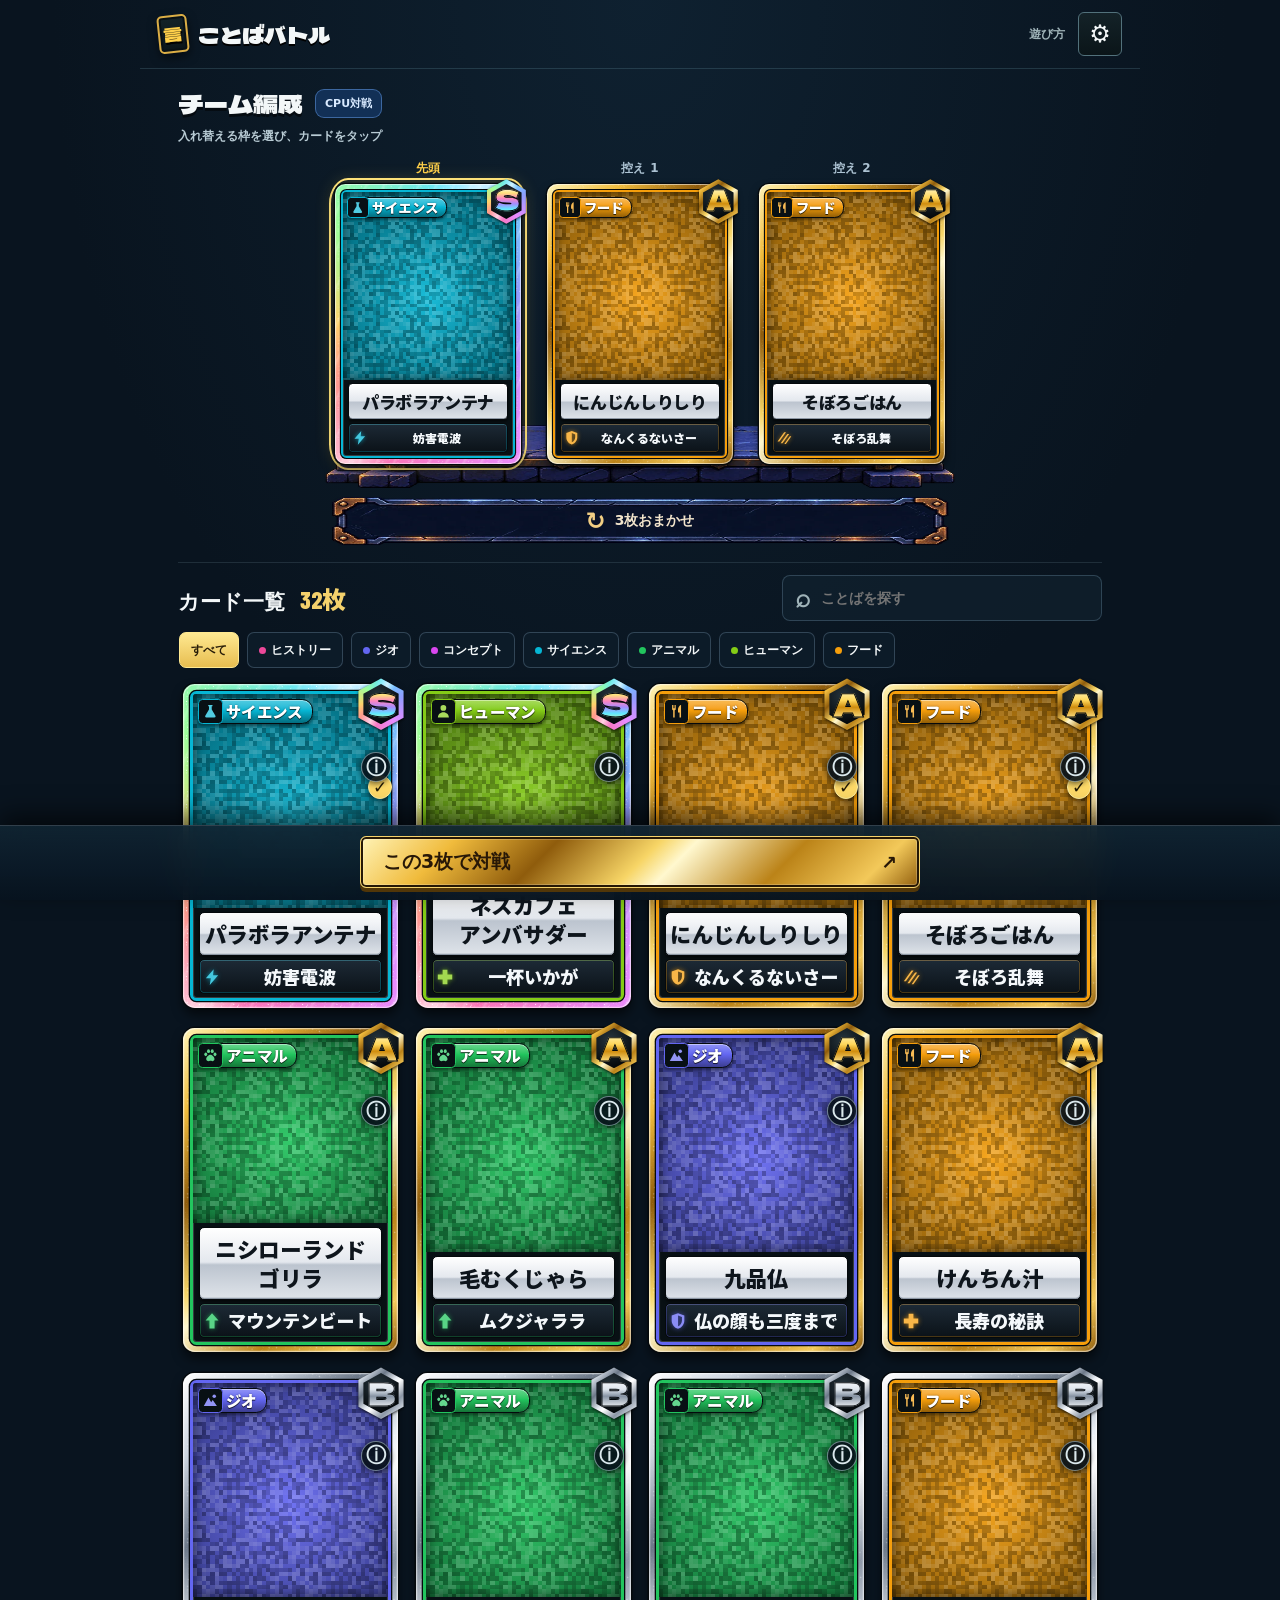
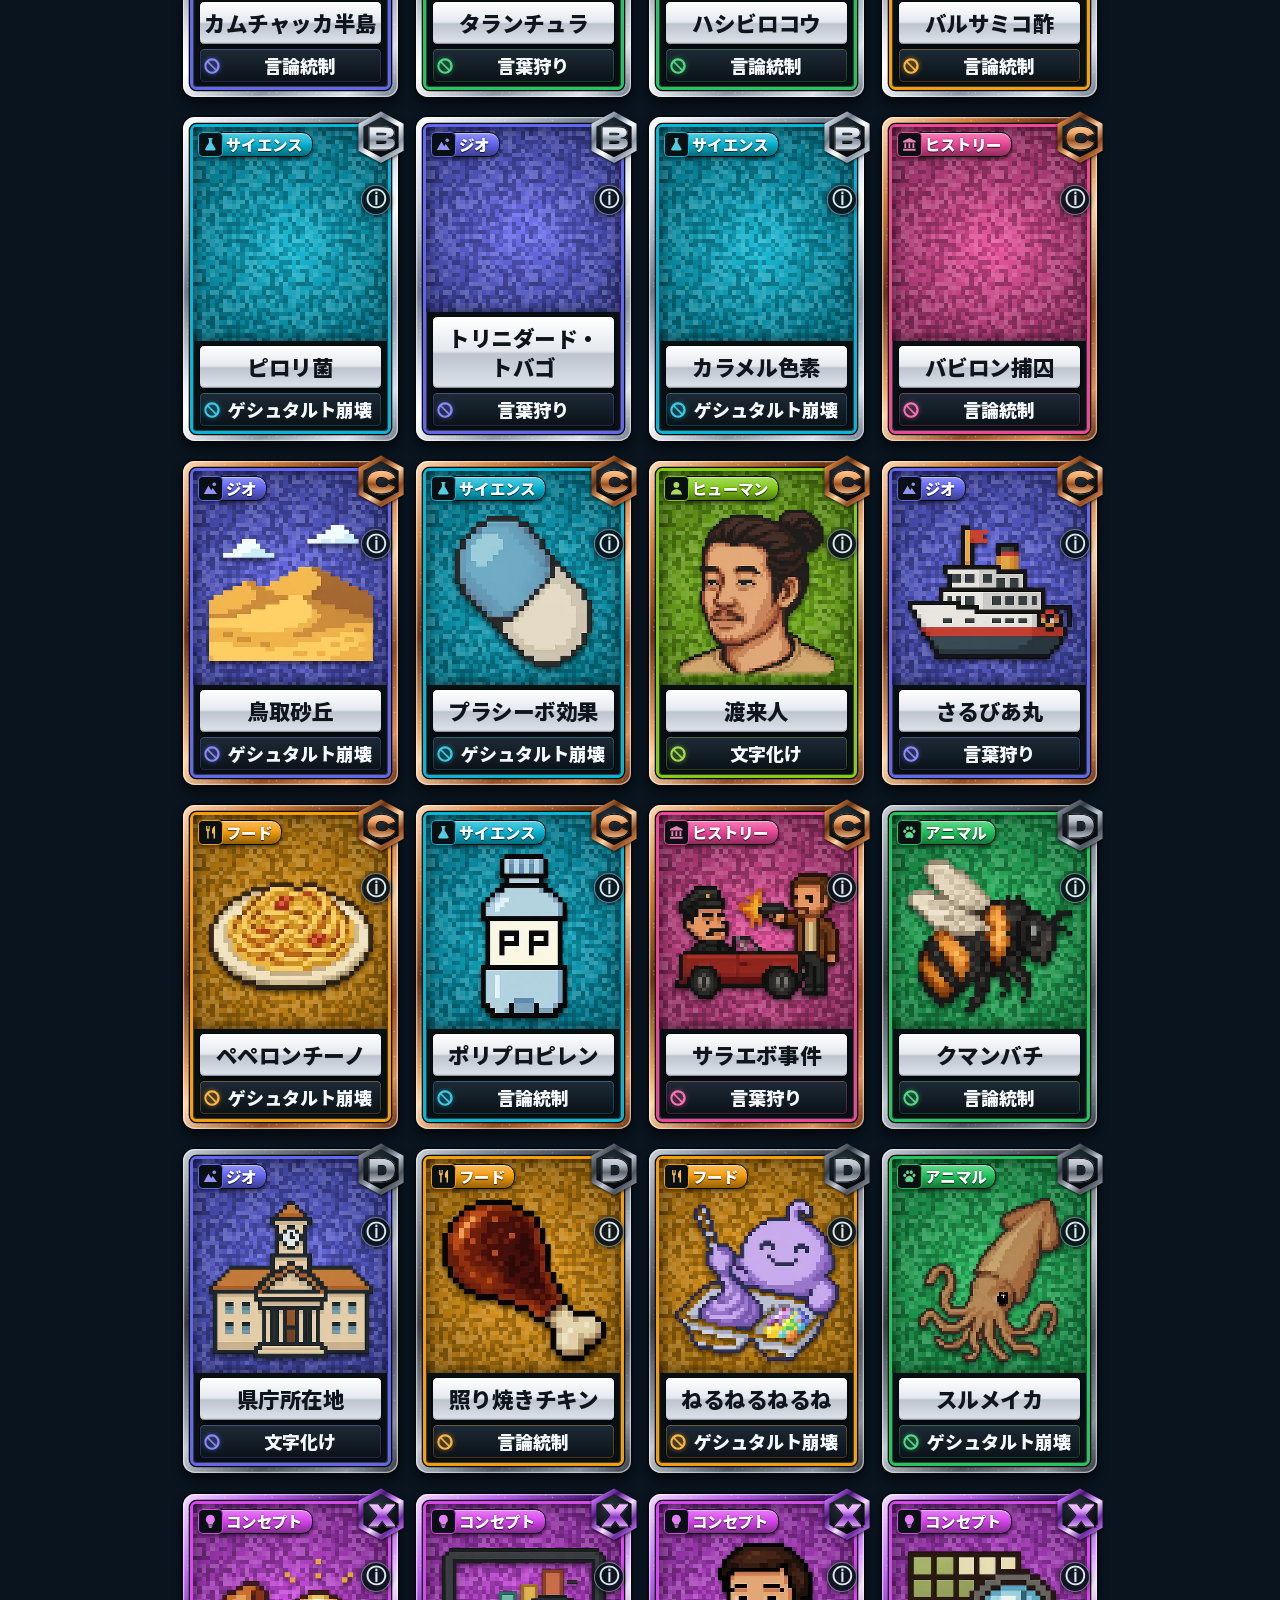
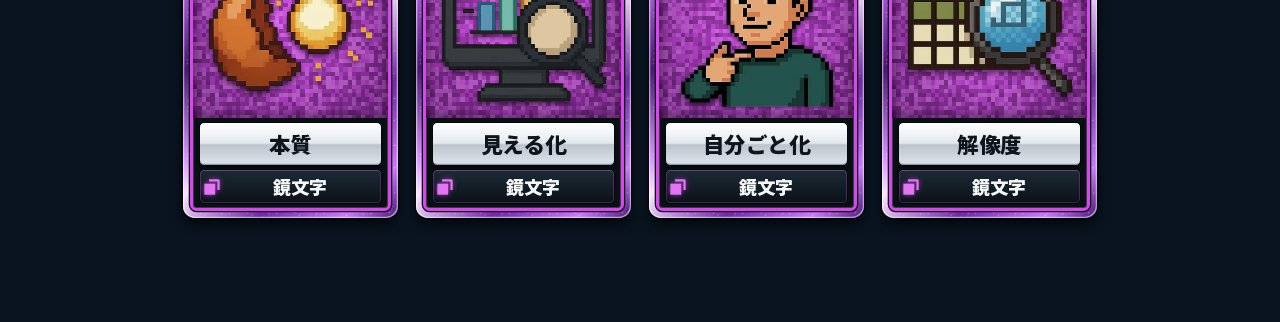
==== commit 57ca2873: "preview: enlarge cards and prevent name and skill plate clipping" ====
--- a/index.html
+++ b/index.html
@@ -9,9 +9,9 @@
   <link rel="preload" as="image" href="battle-ui/assets/img/moon-arena-preview.webp" fetchpriority="high" onload="this.dataset.loaded='true'" onerror="this.dataset.failed='true'">
   <title>ことばバトル — WORD DUEL</title>
   <style>.boot-loading{position:fixed;inset:0;z-index:100;background:#091522;color:#f2e5be;display:grid;place-content:center;justify-items:center;gap:20px;font-family:system-ui,sans-serif;text-align:center;padding:24px}.boot-loading[hidden]{display:none}.boot-loading strong{font-size:25px}.boot-loading p{font-size:13px}.boot-spinner{width:38px;height:38px;border:3px solid #40516a;border-top-color:#f5cf72;border-radius:50%;animation:boot-spin 1s linear infinite}.boot-loading button{padding:14px 24px;background:#e9c46b;border:0;border-radius:5px;font-weight:bold}@keyframes boot-spin{to{transform:rotate(360deg)}}@media(prefers-reduced-motion:reduce){.boot-spinner{animation:none}}</style>
-  <link rel="stylesheet" href="battle-ui/styles/game.css?v=20261007-packed-mobile" data-game-style media="print" fetchpriority="high" onload="this.dataset.loaded='true'">
-  <noscript><link rel="stylesheet" href="battle-ui/styles/game.css?v=20261007-packed-mobile"></noscript>
-  <script defer src="battle-ui/game.js?v=20261007-packed-mobile"></script>
+  <link rel="stylesheet" href="battle-ui/styles/game.css?v=20261007-card-labels" data-game-style media="print" fetchpriority="high" onload="this.dataset.loaded='true'">
+  <noscript><link rel="stylesheet" href="battle-ui/styles/game.css?v=20261007-card-labels"></noscript>
+  <script defer src="battle-ui/game.js?v=20261007-card-labels"></script>
 </head>
 <body>
 <div id="bootLoading" class="boot-loading" role="status"><span class="boot-spinner" aria-hidden="true"></span><strong>ことばバトル</strong><p id="bootStatus">カードを準備中…</p><button id="bootRetry" type="button" hidden>もう一度読み込む</button></div>
--- a/battle-ui/styles/game.css
+++ b/battle-ui/styles/game.css
@@ -1,6 +1,6 @@
 @charset "UTF-8";
 @font-face{font-family:"KB Dela";src:url(../assets/fonts/DelaGothicOne-subset.woff2) format("woff2");font-weight:400;font-display:swap} @font-face{font-family:"KB Noto";src:url(../assets/fonts/NotoSansJP-700-subset.woff2) format("woff2");font-weight:700;font-display:swap} @font-face{font-family:"KB Noto";src:url(../assets/fonts/NotoSansJP-900-subset.woff2) format("woff2");font-weight:900;font-display:swap} @font-face{font-family:"KB Barlow";src:url(../assets/fonts/BarlowCondensed-800-subset.woff2) format("woff2");font-weight:800;font-display:swap} :root{ --font-title:"KB Dela","Dela Gothic One","Hiragino Sans","Yu Gothic UI","Meiryo",sans-serif; --font-ui:system-ui,-apple-system,"Hiragino Sans","Hiragino Kaku Gothic ProN","Yu Gothic UI","Meiryo",sans-serif; --font-num:"KB Barlow","Barlow Condensed","Arial Narrow","KB Noto",sans-serif; --ink:#081014;--arena:#0b171b;--text:#f3f7f8;--muted:#9fb3b8;--line:#7fb6c233; --panel:linear-gradient(180deg,#152329f2,#0b1519f2); --panel-edge:#3f5e66;--panel-hi:#9cc6cf40; --gold:#ffd04a;--gold-deep:#b77a08; --you:#2f7cf6;--cpu:#e5322d; --hp-you:linear-gradient(180deg,#8cff9e,#22d154 45%,#119338); --hp-cpu:linear-gradient(180deg,#ff9b85,#f0442c 45%,#a8180f); --hp-high:linear-gradient(180deg,#a5ffae,#35d35b 45%,#13953c); --hp-mid:linear-gradient(180deg,#fff5a8,#ffd033 45%,#c78b05); --hp-low:linear-gradient(180deg,#ffb39e,#f24b36 45%,#bd201f); --hp-ghost:#ffe08a; --atk:linear-gradient(90deg,#b5160f,#ff4a32);--def:linear-gradient(90deg,#1650c8,#3aa0ff);--eva:linear-gradient(90deg,#0f8a3a,#2fe36a); --atk-ico:#ff4a3a;--def-ico:#3c9bff;--eva-ico:#2fe36a; --buff:#5ff08a;--guard:#7cc4ff;--debuff:#c69bff; --metal-gold:linear-gradient(135deg,#fff4b8 0%,#f0bb3c 16%,#8f5c0c 33%,#f7d566 50%,#fff8cf 56%,#bb8318 74%,#f3c95a 90%,#8f5c0c 100%); --metal-silver:linear-gradient(135deg,#ffffff 0%,#ccd4de 16%,#6c7888 33%,#e8edf3 50%,#ffffff 56%,#8c97a6 74%,#dce2ea 90%,#6c7888 100%); --metal-bronze:linear-gradient(135deg,#ffd9b4 0%,#d0803f 16%,#6b3112 33%,#e7a467 50%,#ffd6a8 56%,#934c21 74%,#dc9158 90%,#6b3112 100%); --metal-iron:linear-gradient(135deg,#c9d0d8 0%,#76808c 16%,#363c44 33%,#949eaa 50%,#c2cad3 56%,#4e555e 74%,#87909b 90%,#363c44 100%); --metal-violet:linear-gradient(135deg,#f5dcff 0%,#bc66f0 16%,#4a1576 33%,#d996ff 50%,#f8e3ff 56%,#6d2aa1 74%,#c77df5 90%,#4a1576 100%); --metal-rainbow:linear-gradient(115deg,#ffffff00 30%,#ffffffb0 46%,#ffffff00 58%),conic-gradient(from 200deg at 40% 45%,#ff6fa5,#ffd36b,#9dff9a,#5fe3ff,#8f9dff,#e88bff,#ff6fa5); --text-gold:linear-gradient(180deg,#fff7c6 0%,#ffd75a 40%,#d08d0e 62%,#ffe58c 100%); --text-silver:linear-gradient(180deg,#ffffff 0%,#dfe6ee 40%,#8693a3 62%,#f2f5f8 100%); --text-bronze:linear-gradient(180deg,#ffe2c4 0%,#f0a565 40%,#9b5121 62%,#ffcf9c 100%); --text-iron:linear-gradient(180deg,#eef1f4 0%,#b4bcc6 40%,#5d6670 62%,#d2d8de 100%); --text-violet:linear-gradient(180deg,#fbeaff 0%,#e3a6ff 40%,#8b37c4 62%,#f1c9ff 100%); --text-rainbow:linear-gradient(180deg,#fff 0%,#ffe27a 22%,#ff86c0 42%,#a58cff 62%,#62e6ff 82%,#b6ffb0 100%); --fx-speed:1;--ease-out:cubic-bezier(.2,.8,.2,1);--ease-snap:cubic-bezier(.3,1.4,.5,1); color-scheme:dark; } body.speed-fast{--fx-speed:.5} *,*:before,*:after{box-sizing:border-box} body{margin:0;background:var(--arena);color:var(--text);font-family:var(--font-ui)} button,input,select{font:inherit} button{-webkit-tap-highlight-color:transparent} [hidden]{display:none!important} .svg-defs{position:absolute;width:0;height:0;overflow:hidden}
 body{min-width:320px;font-weight:700}button,a,input,select{touch-action:manipulation}button{color:inherit;cursor:pointer}button:disabled{cursor:default}button:focus-visible,a:focus-visible,input:focus-visible,select:focus-visible{outline:3px solid var(--gold);outline-offset:3px}a{color:inherit;text-decoration:none}h1,h2,h3,p{margin:0} .ambient{position:fixed;inset:0;z-index:-1;background:linear-gradient(#061015b3,#061015e8),var(--asset-arena-wide,url(../assets/img/arena-wide.webp)) center/cover} .masthead{max-width:1200px;margin:auto;padding:20px 24px;display:flex;align-items:center;justify-content:space-between;border-bottom:1px solid var(--line);gap:12px}.masthead nav{display:flex;gap:12px;align-items:center} .brand{display:flex;align-items:center;gap:12px;font:400 20px/1.3 var(--font-title)}.brand small{display:block;font:700 10px/1.8 var(--font-ui);letter-spacing:.14em;color:var(--muted)}.brand-mark{display:grid;place-items:center;width:42px;height:50px;border:2px solid #dcae45;border-radius:5px;transform:rotate(-6deg);color:var(--gold);background:var(--panel);box-shadow:inset 0 0 0 2px #081014,0 4px 10px #0008} .icon-button,.text-button,.subtle-button{min-height:44px;border:1px solid #52717b;background:var(--panel);border-radius:6px;padding:8px 14px;font-size:13px;display:inline-flex;align-items:center;justify-content:center;gap:8px}.text-button{border-color:transparent;background:transparent;color:var(--muted)}.icon-button{width:44px;padding:0;font:700 24px/1 var(--font-ui)}.subtle-button:hover,.icon-button:hover{border-color:var(--gold)} .primary-button{min-height:50px;padding:12px 22px;background:var(--metal-gold);color:#281807;border:1px solid #f5d26b;box-shadow:inset 0 0 0 2px #261805,inset 0 0 0 3px #fff3,0 4px 0 #513608;border-radius:6px;font-weight:900;font-size:16px;display:flex;align-items:center;justify-content:space-between;gap:20px}.primary-button:active{transform:translateY(2px);box-shadow:inset 0 0 0 2px #261805,0 2px 0 #513608} .setup-screen{max-width:1160px;margin:auto;padding:30px 24px 160px}.intro{display:flex;align-items:center;justify-content:space-between;gap:16px;margin-bottom:24px}.intro h1{font:400 32px/1.4 var(--font-title);text-shadow:0 3px #0008}.intro-copy{margin-top:8px;color:var(--muted);font-size:13px}.arcade-rule{display:grid;gap:5px;text-align:right;font-size:14px;color:var(--gold)}.arcade-rule span{color:var(--muted);font-size:12px} .team-panel{background:var(--panel);border:1px solid #4b636c;border-radius:10px;padding:16px;margin-bottom:30px;box-shadow:inset 0 1px #b7dbe422,0 8px 20px #0005}.section-label{display:flex;justify-content:space-between;align-items:center;gap:12px;margin-bottom:14px}.section-label h2{font-size:16px}.section-label>span{font-size:11px;color:var(--muted)} .team-slots{display:grid;grid-template-columns:repeat(3,minmax(0,1fr));gap:12px}.team-slot{position:relative;min-width:0;min-height:100px;padding:12px;border:1px solid #36515c;border-radius:6px;background:linear-gradient(120deg,#17313c,#081216);display:flex;align-items:center;gap:10px;text-align:left}.team-slot.selected{border-color:var(--gold);box-shadow:inset 0 0 0 1px #ffd04a66,0 0 16px #ffd04a16}.team-slot img{width:76px;height:76px;object-fit:contain;filter:drop-shadow(0 4px 4px #000a)}.team-slot b{display:block;font-size:14px;overflow-wrap:anywhere}.team-slot small{display:block;color:var(--muted);font-size:11px;margin-top:5px}.slot-no{position:absolute;top:5px;left:7px;font:800 15px var(--font-num);color:var(--gold)} .team-tools{display:flex;gap:8px;margin-top:12px;flex-wrap:wrap}.team-tools .subtle-button{font-size:12px;min-height:40px}.collection-heading{display:flex;align-items:center;justify-content:space-between;gap:16px;margin-bottom:14px}.eyebrow{font-size:11px;line-height:1.4;letter-spacing:.12em;color:var(--muted)}.collection-heading h2{font-size:20px;margin-top:5px}.collection-heading h2 span{color:var(--gold);font:800 24px var(--font-num);margin-left:8px} .search-box{display:flex;align-items:center;gap:8px;background:#050d11;border:1px solid #49636b;border-radius:6px;padding:0 12px;width:260px}.search-box>span{font-size:26px;color:var(--muted)}.search-box input{width:100%;height:44px;min-width:0;border:0;background:none;color:var(--text);font-size:13px} .filters{display:flex;gap:7px;overflow:auto;padding:3px 2px 14px;scrollbar-width:thin}.filter{display:inline-flex;align-items:center;gap:5px;min-height:40px;padding:7px 12px;white-space:nowrap;border:1px solid #3d535a;border-radius:5px;background:#0c181e;font-size:12px}.filter.active{border-color:var(--card-color);background:color-mix(in srgb,var(--card-color) 14%,#0c181e)}.filter-dot{width:7px;height:7px;border-radius:50%;background:var(--card-color)} .word-grid{display:grid;grid-template-columns:repeat(5,minmax(0,1fr));gap:24px 20px;padding-top:6px}.word-entry{display:block;min-width:0;padding:0;background:transparent;border:0;text-align:left;position:relative;transition:transform 150ms ease}.word-entry:hover{transform:translateY(-4px)}.word-entry .kcard{width:100%}.word-entry.in-team:after{content:'編成中';position:absolute;left:8px;top:38px;font-size:10px;background:#061113eb;color:var(--gold);padding:4px 7px;border:1px solid var(--gold);border-radius:4px} .entry-footer{display:flex;justify-content:space-between;gap:5px;margin:7px 2px 0;color:var(--muted);font-size:10px}.entry-footer span:first-child{overflow:hidden;white-space:nowrap;text-overflow:ellipsis}.card-stats{display:grid;gap:4px;margin:10px 2px 0;padding:9px 8px;background:#081318d9;border:1px solid #35505b;border-radius:5px}.card-stat{display:grid;grid-template-columns:26px minmax(0,1fr) 30px;gap:6px;align-items:center;font-size:10px;line-height:1.2}.card-stat b{text-align:right;font:800 15px/1 var(--font-num)}.stat-track{height:5px;background:#02080b;overflow:hidden;border-radius:2px}.stat-track i{display:block;height:100%;background:var(--hp-you)}.stat-atk .stat-track i{background:var(--atk)}.stat-def .stat-track i{background:var(--def)}.stat-eva .stat-track i{background:var(--eva)}.empty-search{text-align:center;padding:40px;color:var(--muted)} .setup-dock{position:fixed;bottom:0;left:0;right:0;z-index:5;display:flex;justify-content:center;gap:60px;align-items:center;padding:14px 24px max(14px,env(safe-area-inset-bottom));background:linear-gradient(#16272ff2,#081014fa);border-top:1px solid #5e7984;box-shadow:0 -10px 26px #0009;backdrop-filter:blur(12px)}.setup-dock>.primary-button{width:300px} .panel-dialog{position:fixed;padding:20px;width:min(540px,calc(100% - 24px));max-height:calc(100dvh - 32px);overflow:auto;border:1px solid #8babb4;border-radius:10px;background:linear-gradient(140deg,#1e343e,#081318 70%);box-shadow:inset 0 0 0 3px #071015,0 24px 80px #000c;color:var(--text);overscroll-behavior:contain}.panel-dialog::backdrop{background:#02080ccd;backdrop-filter:blur(4px)}.dialog-head{display:flex;justify-content:space-between;align-items:center;margin-bottom:16px;min-height:44px}.panel-dialog h2{font-size:22px;line-height:1.45}.panel-dialog h3{font-size:16px}.panel-copy{font-size:13px;color:#bdced5;line-height:1.9;margin:12px 0}.panel-copy p{margin:16px 0}.panel-copy strong{color:var(--text)} .detail-top{display:grid;grid-template-columns:150px minmax(0,1fr);gap:22px;align-items:center}.detail-top .kcard{width:100%}.detail-top p{font-size:12px;color:var(--muted);margin-top:10px}.detail-stats{display:grid;grid-template-columns:repeat(4,minmax(0,1fr));gap:8px;margin:20px 0}.detail-stat{background:#030b0f;border:1px solid #3d5862;border-radius:5px;text-align:center;padding:10px 4px}.detail-stat small{display:block;font-size:11px;color:var(--muted)}.detail-stat b{font:800 30px var(--font-num)}.skill-description{padding:16px;border-left:3px solid var(--gold);background:#03101599;font-size:13px;line-height:1.9}.skill-description h3{color:var(--gold);margin-bottom:6px}.dialog-actions{display:flex;gap:12px;margin-top:20px;flex-wrap:wrap}.dialog-actions .primary-button{flex:1} .setting-row{display:flex;align-items:center;justify-content:space-between;gap:16px;font-size:13px;margin-top:18px;min-height:44px}.setting-row select{max-width:68%;min-height:44px;padding:8px;border:1px solid #5d7b85;background:#09151b;color:var(--text);border-radius:5px;font-size:12px}.setting-row input[type=range]{width:55%;height:32px;accent-color:var(--gold)}.setting-row input[type=checkbox]{width:24px;height:24px;accent-color:var(--gold)} .switch-choice{display:flex;align-items:center;gap:14px;width:100%;min-height:88px;margin-top:12px;padding:12px;border:1px solid #4a6873;border-radius:6px;background:var(--panel);text-align:left}.switch-choice:hover{border-color:var(--gold)}.switch-choice img{width:70px;height:70px;object-fit:contain}.switch-choice b{display:block;font-size:15px}.switch-choice small{display:block;font-size:11px;line-height:1.7;color:var(--muted);margin-top:5px}.order-row{display:flex;align-items:center;gap:8px;margin-top:12px}.order-row>span{flex:1;font-size:14px}.history-list{padding-left:20px;font-size:12px;line-height:1.8;color:#cedbe0}.history-list li{margin-bottom:10px} .result-screen{max-width:780px;margin:0 auto;padding:48px 24px;text-align:center}.result-screen h1{font:800 clamp(50px,12vw,90px)/1.2 var(--font-num);color:var(--gold);text-shadow:0 4px #281807,0 0 30px #ffd04a22;margin:12px 0}#resultCopy{font-size:13px;color:var(--muted);line-height:1.7}.result-cards{display:grid;grid-template-columns:repeat(3,minmax(0,1fr));gap:20px;margin:40px 0}.result-cards .kcard{width:100%}.result-hp{font:800 18px/1.5 var(--font-num);margin-top:12px}.result-actions{display:flex;flex-wrap:wrap;justify-content:center;gap:12px}.result-actions .primary-button{justify-content:center}.toast{position:fixed;bottom:140px;left:50%;transform:translateX(-50%);z-index:30;max-width:calc(100% - 28px);width:max-content;padding:12px 20px;border:1px solid var(--gold);border-radius:6px;background:#0a171cf5;color:var(--text);font-size:13px;box-shadow:0 6px 24px #000b} @media(max-width:900px){.word-grid{grid-template-columns:repeat(4,minmax(0,1fr))}.team-slot img{width:54px}.team-slot b{font-size:12px}.setup-dock{gap:24px}} @media(max-width:620px){ .masthead{padding:12px 16px}.brand{font-size:15px;gap:8px}.brand-mark{width:32px;height:40px}.brand small{font-size:9px}.masthead nav{gap:4px}.text-button{padding:8px;font-size:12px}.setup-screen{padding:22px 14px 164px}.intro h1{font-size:26px}.arcade-rule{display:none}.intro-copy{font-size:12px} .team-panel{padding:12px}.section-label h2{font-size:14px}.section-label>span{font-size:10px}.team-slots{gap:6px}.team-slot{flex-direction:column;gap:3px;padding:18px 5px 8px;text-align:center;min-height:132px}.team-slot img{width:60px;height:50px}.team-slot b{font-size:10px}.team-slot small{font-size:9px;margin-top:4px}.team-tools{gap:5px}.team-tools .subtle-button{padding:6px 9px;min-height:44px;font-size:10px} .collection-heading{gap:10px}.collection-heading h2{font-size:17px}.search-box{width:150px}.search-box input{font-size:11px}.filters{gap:6px}.filter{padding:6px 10px}.word-grid{grid-template-columns:repeat(2,minmax(0,1fr));gap:24px 16px;padding:5px 4px}.setup-dock{flex-direction:column;gap:8px;padding:9px 14px max(12px,env(safe-area-inset-bottom))}.setup-dock>.primary-button{width:100%;max-width:450px;min-height:48px} .panel-dialog{padding:16px}.detail-top{grid-template-columns:130px minmax(0,1fr);gap:16px}.detail-top h2{font-size:19px}.detail-top p{font-size:11px}.detail-stats{gap:6px;margin:16px 0}.detail-stat b{font-size:26px}.dialog-actions{gap:8px}.dialog-actions .primary-button{font-size:14px;padding:10px 14px}.dialog-actions>.subtle-button{width:100%}.result-screen{padding:32px 14px}.result-cards{gap:12px;margin:30px 0}.result-hp{font-size:13px}.result-actions{flex-direction:column}.result-actions .primary-button{font-size:15px} } @media(prefers-reduced-motion:reduce){.word-entry{transition:none}.word-entry:hover{transform:none}}.motion-reduced .word-entry{transition:none} .match-teams{display:grid;grid-template-columns:repeat(2,minmax(0,1fr));gap:18px;margin-bottom:28px} .match-teams .team-panel{--team-accent:#71b8ff;margin:0;min-width:0;border-top:3px solid var(--team-accent)} .match-teams .team-panel[data-side="B"]{--team-accent:#ff9181} .team-panel[data-editing="true"]{box-shadow:inset 0 0 0 1px #b7dbe422,0 0 20px #122836} .team-panel .section-label h2{display:flex;align-items:center;gap:8px;font-size:15px} .team-panel .section-label>span{font-size:10px} .team-panel .team-slots{gap:8px} .team-panel .team-slot{display:flex;flex-direction:column;justify-content:start;text-align:center;min-height:150px;padding:18px 5px 8px;gap:5px;border-color:#42606d;background:linear-gradient(160deg,color-mix(in srgb,var(--type) 15%,#17313c),#081216)} .team-panel .team-slot.selected{border:2px solid var(--team-accent);padding:17px 4px 7px;box-shadow:0 0 12px color-mix(in srgb,var(--team-accent) 20%,transparent)} .slot-art{position:relative;display:block;width:76px;height:68px;flex:0 0 auto;overflow:hidden} .team-slot .slot-art img{width:100%;height:100%}.slot-copy{min-width:0;width:100%}.team-panel .team-slot b{font-size:12px;line-height:1.4}.team-panel .team-slot small{font-size:10px;line-height:1.3} .slot-copy small i{display:inline-block;width:6px;height:6px;border-radius:50%;margin-right:3px} .slot-edit{font-size:10px;line-height:14px;color:var(--team-accent);margin-top:auto;text-decoration:underline;text-underline-offset:3px} .team-tools{justify-content:space-between;gap:5px}.team-tools .subtle-button{padding:6px 10px;flex:1;min-height:40px;white-space:nowrap} .selection-target{width:fit-content;border-left:3px solid #71b8ff;background:#173248;padding:8px 12px;font-size:13px;margin-bottom:14px}.selection-target[data-side="B"]{border-color:#ff9181;background:#3d2223} .collection{scroll-margin-top:18px}.match-summary{display:flex;align-items:center;gap:22px;font-size:13px;color:#d7e6ec}.match-summary b{font:800 24px var(--font-num);color:var(--gold)} @media(max-width:760px){.match-teams{grid-template-columns:1fr;gap:12px}.team-panel .team-slot{min-height:118px;gap:3px}.slot-art{width:64px;height:45px}.team-panel .team-slot b{font-size:11px}.team-panel .team-slot small{font-size:9px}.team-panel .section-label{margin-bottom:9px}.match-teams .team-panel{padding:11px}.team-tools{margin-top:9px}.team-tools .subtle-button{min-height:36px;font-size:11px}.match-summary{font-size:12px;gap:20px}} @media(max-width:620px){.setup-screen{padding-bottom:132px}.setup-dock{gap:6px}.match-summary b{font-size:18px}} @keyframes result-arrive{from{opacity:0;transform:scale(1.3);filter:blur(5px)}to{opacity:1;transform:scale(1);filter:blur(0)}} .result-screen.screen-enter h1{animation:result-arrive 550ms cubic-bezier(.15,.85,.2,1)} body.motion-reduced .result-screen h1{animation:none} @media(prefers-reduced-motion:reduce){.result-screen h1{animation:none!important}} .setup-screen{max-width:1040px;padding-top:16px;padding-bottom:116px} .intro{margin-bottom:12px}.intro h1{font-size:24px;line-height:1.2}.intro-copy{margin-top:3px;font-size:12px} .cpu-note{display:flex;align-items:center;gap:8px;font-size:12px;color:#dce9ec;white-space:nowrap} .cpu-note .owner-tag{font-size:12px}.cpu-note b{font-weight:900} .setup-screen>.team-panel{position:sticky;top:0;z-index:6;margin:0 0 14px;padding:10px 12px 8px;border:1px solid #527c96;border-top:3px solid #71b8ff;background:#101e25f7;backdrop-filter:blur(16px)} .setup-screen .section-label{margin-bottom:8px}.setup-screen .section-label h2{display:flex;align-items:center;gap:8px;font-size:15px} .setup-screen .section-label .subtle-button{min-height:34px;padding:5px 10px;white-space:nowrap;font-size:11px} .setup-screen .team-slots{gap:8px}.setup-screen .team-slot{height:94px;min-height:0;display:flex;flex-direction:row;gap:6px;padding:14px 8px 6px;background:linear-gradient(140deg,color-mix(in srgb,var(--type) 20%,#0e2028),#071014);border:2px solid #385565;text-align:left} .setup-screen .team-slot.selected{padding:14px 8px 6px;border-color:#ffd96f;box-shadow:0 0 0 2px #ffd96f44,0 0 18px #ffd04a38} .setup-screen .slot-no{top:3px;left:6px;font-size:10px;line-height:1.1;letter-spacing:.02em} .setup-screen .slot-art{width:66px;height:56px;flex:0 0 auto}.setup-screen .slot-art img{width:100%;height:100%} .setup-screen .slot-copy{min-width:0}.setup-screen .slot-copy b{font-size:12px;line-height:1.25;overflow-wrap:anywhere}.setup-screen .slot-copy small{margin-top:4px;font-size:10px;line-height:1.2} .team-help{margin-top:7px;font-size:11px;color:#d2e4e8;text-align:center} .selection-target{margin-bottom:8px;padding:7px 10px;font-size:12px}.collection{scroll-margin-top:190px} .collection-heading{margin-bottom:8px}.collection-heading h2{font-size:18px}.collection-heading h2 span{font-size:20px} .filters{padding-bottom:8px}.filter{min-height:34px;padding:5px 9px;font-size:11px} .word-grid{grid-template-columns:repeat(5,minmax(0,1fr));gap:16px 12px;padding:2px} .word-entry{text-align:center}.word-entry:hover{transform:none}.word-entry.in-team:after{content:none} .word-pick{display:block;position:relative;width:100%;padding:0;border:0;background:none;color:inherit;text-align:left} .word-pick:focus-visible,.word-more:focus-visible{outline:3px solid var(--gold);outline-offset:2px} .word-pick .kcard{width:100%}.word-pick:active{transform:scale(.96)} .chosen-badge{position:absolute;z-index:4;left:1px;top:2px;padding:2px 4px;border:1px solid #c6e8ff;border-radius:3px;background:#145fa5;color:#fff;font-size:9px;line-height:1.1;white-space:nowrap} .word-entry .entry-footer{display:grid;grid-template-columns:minmax(0,1fr) auto;align-items:start;gap:3px;margin:4px 0 0;color:#e6f0f3;font-size:10px;line-height:1.25;text-align:left} .word-entry .entry-footer span:first-child{white-space:normal;overflow-wrap:anywhere;display:-webkit-box;-webkit-box-orient:vertical;-webkit-line-clamp:2;overflow:hidden;min-height:25px} .word-more{min-width:32px;min-height:26px;padding:2px 3px;border:1px solid #68848f;border-radius:4px;background:#0c202a;color:#dbe9ed;font-size:10px} .setup-dock{gap:16px;padding:8px 16px max(8px,env(safe-area-inset-bottom))}.setup-dock>.primary-button{width:260px;min-height:46px} @media(max-width:620px){ .setup-screen{padding:10px 10px 98px}.intro{align-items:flex-start;gap:7px}.intro h1{font-size:21px}.intro-copy{font-size:11px}.cpu-note{align-items:flex-end;flex-direction:column;gap:3px;font-size:9px}.cpu-note .owner-tag{font-size:10px;padding:3px 6px} .setup-screen>.team-panel{padding:8px 8px 6px;margin-bottom:10px}.setup-screen .section-label{margin-bottom:7px}.setup-screen .section-label h2{font-size:13px}.setup-screen .section-label .subtle-button{min-height:32px;padding:4px 7px;font-size:10px} .setup-screen .team-slots{gap:5px}.setup-screen .team-slot{height:108px;min-height:0;flex-direction:column;align-items:center;gap:1px;padding:16px 3px 3px;text-align:center} .setup-screen .team-slot.selected{padding:16px 3px 3px}.setup-screen .slot-art{width:72px;height:49px}.setup-screen .slot-copy b{font-size:10px;line-height:1.15;display:-webkit-box;-webkit-box-orient:vertical;-webkit-line-clamp:2;overflow:hidden}.setup-screen .slot-copy small{font-size:8px;margin-top:2px} .team-help{font-size:10px;margin-top:5px}.collection{scroll-margin-top:166px}.collection-heading{gap:8px}.collection-heading h2{font-size:16px}.search-box{width:135px}.search-box input{font-size:11px}.filter{min-height:30px;padding:4px 7px;font-size:10px} .word-grid{grid-template-columns:repeat(4,minmax(0,1fr));gap:12px 6px;padding:2px}.word-entry .entry-footer{font-size:9px}.word-more{min-width:29px;font-size:9px} .setup-dock{flex-direction:row;padding:7px 10px max(9px,env(safe-area-inset-bottom))}.setup-dock .match-summary{display:none}.setup-dock>.primary-button{width:100%;max-width:420px;min-height:46px} } @media(max-width:350px){.word-grid{grid-template-columns:repeat(3,minmax(0,1fr))}.cpu-note b{display:none}}
-[data-rank="S"]{--metal:var(--metal-rainbow);--metal-text:var(--text-rainbow);--metal-edge:#e9f6ff;--metal-glow:#9fe7ff66} [data-rank="A"]{--metal:var(--metal-gold);--metal-text:var(--text-gold);--metal-edge:#ffe9a3;--metal-glow:#ffcf4a40} [data-rank="B"]{--metal:var(--metal-silver);--metal-text:var(--text-silver);--metal-edge:#f4f7fb;--metal-glow:#dfe9f530} [data-rank="C"]{--metal:var(--metal-bronze);--metal-text:var(--text-bronze);--metal-edge:#ffcfa1;--metal-glow:#e0915030} [data-rank="D"]{--metal:var(--metal-iron);--metal-text:var(--text-iron);--metal-edge:#c7ced6;--metal-glow:#00000000} [data-rank="X"]{--metal:var(--metal-violet);--metal-text:var(--text-violet);--metal-edge:#f0c8ff;--metal-glow:#c070ff40} .ico{width:1em;height:1em;fill:currentColor;flex:0 0 auto;display:inline-block;vertical-align:-.14em} .kcard{position:relative;container-type:inline-size;width:100%;aspect-ratio:63/95;isolation:isolate;font-family:"KB Noto",var(--font-ui);font-weight:900;color:var(--text);user-select:none;-webkit-user-select:none} .kcard-frame{position:absolute;inset:0;border-radius:5.5cqw;padding:3.4cqw;background:var(--metal); box-shadow:0 0 0 .7cqw #05090c,inset 0 0 0 .6cqw #ffffff88,inset 0 -1.2cqw 1.2cqw #0000004d,0 4cqw 7cqw #000000a6,0 0 7cqw var(--metal-glow)} .kcard-frame:before{content:"";position:absolute;inset:0;border-radius:inherit;background:var(--asset-sparkle,url(../assets/img/sparkle.png)) 0 0/22cqw;mix-blend-mode:screen;opacity:.55;pointer-events:none} .kcard[data-rank="S"] .kcard-frame:before{opacity:1;background:var(--asset-sparkle,url(../assets/img/sparkle.png)) 0 0/16cqw,repeating-linear-gradient(115deg,#ffffff00 0 6cqw,#ffffff38 7cqw,#ffffff00 8.5cqw)} .kcard[data-rank="D"] .kcard-frame:before{opacity:.3} .kcard-body{position:relative;height:100%;border-radius:3cqw;background:#081014;border:1.5cqw solid var(--type); box-shadow:0 0 0 .6cqw #05090c,inset 0 0 0 .5cqw #ffffff30;display:flex;flex-direction:column;gap:1.6cqw;padding:0 0 1.8cqw;overflow:hidden} .kcard-art,.mini-art{position:relative;overflow:hidden; background:var(--asset-mosaic,url(../assets/img/mosaic.png)) 0 0/48cqw,radial-gradient(ellipse 75% 70% at 50% 56%,color-mix(in srgb,var(--type) 92%,#fff 8%),color-mix(in srgb,var(--type) 62%,#02090c) 78%); image-rendering:pixelated} .kcard-art{flex:1 1 auto;min-height:0} .kcard-art:after{content:"";position:absolute;inset:0;box-shadow:inset 0 0 6cqw #000000a0;pointer-events:none} .art-pic{position:absolute;inset:0;display:block} .art-pic img{position:absolute;inset:0;width:100%;height:100%;object-fit:contain;image-rendering:pixelated; transform:translate(var(--art-x,0),var(--art-y,0)) scale(var(--art-scale,1)); -webkit-mask-image:linear-gradient(90deg,#0000,#000 3%,#000 97%,#0000),linear-gradient(#0000,#000 3%,#000 97%,#0000);-webkit-mask-composite:source-in; mask-image:linear-gradient(90deg,#0000,#000 3%,#000 97%,#0000),linear-gradient(#0000,#000 3%,#000 97%,#0000);mask-composite:intersect; filter:drop-shadow(0 1.6cqw 1.2cqw #0008)} .kcard-art .art-pic{inset:14cqw 3cqw 1cqw} .art-fallback{position:absolute;inset:0;display:grid;place-items:center;font:400 30cqw/1 var(--font-title);color:#fff;text-shadow:0 1cqw 0 #0008} .kcard-type{position:absolute;left:2.4cqw;top:2.4cqw;z-index:2;display:flex;align-items:center;gap:1.6cqw;height:11.5cqw;padding:0 4.2cqw 0 0; background:linear-gradient(180deg,color-mix(in srgb,var(--type) 70%,#fff 30%),var(--type) 45%,color-mix(in srgb,var(--type) 60%,#000)); border:.7cqw solid #05090c;border-radius:2cqw 5cqw 5cqw 2cqw;box-shadow:inset 0 .5cqw 0 #ffffff70,0 1cqw 1.6cqw #0007; font-weight:900;font-size:7.2cqw;line-height:1;color:#fff;text-shadow:0 .5cqw 0 #000a,0 0 1cqw #0006;letter-spacing:.02em} .kcard-type .ico{width:11.5cqw;height:11.5cqw;padding:1.8cqw;margin:-.7cqw 0 -.7cqw -.7cqw;background:#081014;border:.7cqw solid var(--type);border-radius:2cqw;color:color-mix(in srgb,var(--type) 70%,#fff)} .kcard-name{margin:0 2.6cqw;padding:1.8cqw 2.6cqw;min-height:13cqw;display:grid;place-items:center;text-align:center; background:linear-gradient(180deg,#ffffff,#e4e8ee 48%,#bcc4cf 52%,#dfe4ea);border:.8cqw solid #05090c;border-radius:2.4cqw; box-shadow:inset 0 .5cqw 0 #fff,inset 0 -.6cqw 0 #8d97a4,0 1cqw 1.4cqw #0008} .kcard-name b{color:#0e151c;font-weight:900;font-size:min(9.1cqw,17px);line-height:1.12;letter-spacing:-.01em;word-break:keep-all;overflow-wrap:anywhere;word-break:auto-phrase;text-wrap:balance; display:-webkit-box;-webkit-box-orient:vertical;-webkit-line-clamp:2;overflow:hidden} .kcard-name .name-part{display:inline-block;white-space:nowrap} .kcard-move{margin:0 2.6cqw;height:12.5cqw;display:flex;align-items:center;gap:2.4cqw;padding:0 3cqw; background:linear-gradient(180deg,#1d2a36,#0b1218);border:.8cqw solid #05090c;border-radius:2.4cqw;box-shadow:inset 0 .5cqw 0 #ffffff1f,inset 0 0 0 .4cqw color-mix(in srgb,var(--type) 35%,transparent)} .kcard-move .ico{width:8.4cqw;height:8.4cqw;color:color-mix(in srgb,var(--type) 75%,#fff);filter:drop-shadow(0 0 1.2cqw color-mix(in srgb,var(--type) 70%,transparent))} .kcard-move b{flex:1;min-width:0;font-weight:900;font-size:min(7.6cqw,14px);line-height:1.1;white-space:nowrap;overflow:hidden;text-overflow:ellipsis;text-align:center;color:#f4f8fb} .rank-badge{position:absolute;display:grid;place-items:center;filter:drop-shadow(0 .9cqw .8cqw #000c)} .rank-badge:before,.rank-badge:after{content:"";position:absolute;inset:0;clip-path:polygon(50% 0,100% 24%,100% 76%,50% 100%,0 76%,0 24%)} .rank-badge:before{background:var(--metal)} .rank-badge:after{inset:11%;background:radial-gradient(circle at 40% 30%,#26343d,#05090c 75%)} .rank-badge span{position:relative;z-index:1;font-family:var(--font-title);line-height:1;background:var(--metal-text);-webkit-background-clip:text;background-clip:text;color:transparent;-webkit-text-stroke:.03em #05090c} .kcard-rank{top:-2.6cqw;right:-2.6cqw;width:21cqw;height:24cqw;z-index:3} .kcard-rank span{font-size:14.5cqw;margin-top:-.6cqw} .card-hit{display:block;width:100%;padding:0;border:0;background:none;color:inherit;cursor:pointer;border-radius:6%} .card-hit:focus-visible{outline:3px solid var(--gold);outline-offset:4px} .mini{position:relative;container-type:inline-size;width:var(--mini-w,58px);aspect-ratio:58/66;padding:0;border:0;background:none;color:inherit;cursor:pointer;flex:0 0 auto} .mini-frame{position:absolute;inset:0;border-radius:8cqw;padding:5cqw;background:var(--metal);box-shadow:0 0 0 1px #05090c,inset 0 0 0 1px #ffffff80,0 3px 6px #0009} .mini-art{position:absolute;inset:5cqw 5cqw 27cqw;border-radius:4cqw;border:1px solid #05090c;background-size:64cqw,auto} .mini-art .art-pic{inset:6cqw} .mini-type{position:absolute;left:5cqw;right:5cqw;bottom:5cqw;height:21cqw;display:flex;align-items:center;justify-content:center;gap:3cqw;padding:0 3cqw; background:linear-gradient(180deg,#1d2a36,#081014);border:1px solid #05090c;border-top:2px solid var(--type);border-radius:0 0 4cqw 4cqw; font-weight:900;font-size:clamp(8px,14cqw,11px);letter-spacing:-.08em;line-height:1;color:#fff;white-space:nowrap;overflow:visible} .mini-type .ico{width:15cqw;height:15cqw;color:color-mix(in srgb,var(--type) 75%,#fff)} .mini-rank{top:-5cqw;right:-6cqw;width:28cqw;height:32cqw;z-index:2} .mini-rank span{font-size:19cqw} .mini-hp{position:absolute;left:8cqw;right:8cqw;bottom:-9cqw;height:5px;border-radius:3px;background:#03080b;box-shadow:0 0 0 1px #2a3d44;overflow:hidden} .mini-hp i{display:block;height:100%;background:var(--hp-fill-color,var(--hp-high));transform-origin:left} [data-level="high"]{--hp-fill-color:var(--hp-high)} [data-level="mid"]{--hp-fill-color:var(--hp-mid)} [data-level="low"]{--hp-fill-color:var(--hp-low)} .mini[data-dead] .mini-frame,.mini[data-dead] .mini-rank{filter:grayscale(1) brightness(.45)} .mini-down{position:absolute;left:-4cqw;right:-4cqw;top:36%;z-index:3;padding:2px 0;text-align:center;font-weight:900;font-size:max(9px,15cqw);color:#fff;background:#b3121bdd;transform:rotate(-10deg);box-shadow:0 2px 4px #0008} .mini:focus-visible{outline:3px solid var(--gold);outline-offset:3px;border-radius:6px} .kcard-md .kcard-frame{box-shadow:0 0 0 .7cqw #05090c,inset 0 0 0 .6cqw #ffffff88,0 3cqw 5cqw #0009} @media (prefers-reduced-motion:no-preference){ .kcard[data-rank="S"] .kcard-frame:before{animation:foil 5s linear infinite} body.motion-reduced .kcard[data-rank="S"] .kcard-frame:before{animation:none} } @keyframes foil{from{background-position:0 0,0 0}to{background-position:16cqw 16cqw,60cqw 0}}
+[data-rank="S"]{--metal:var(--metal-rainbow);--metal-text:var(--text-rainbow);--metal-edge:#e9f6ff;--metal-glow:#9fe7ff66} [data-rank="A"]{--metal:var(--metal-gold);--metal-text:var(--text-gold);--metal-edge:#ffe9a3;--metal-glow:#ffcf4a40} [data-rank="B"]{--metal:var(--metal-silver);--metal-text:var(--text-silver);--metal-edge:#f4f7fb;--metal-glow:#dfe9f530} [data-rank="C"]{--metal:var(--metal-bronze);--metal-text:var(--text-bronze);--metal-edge:#ffcfa1;--metal-glow:#e0915030} [data-rank="D"]{--metal:var(--metal-iron);--metal-text:var(--text-iron);--metal-edge:#c7ced6;--metal-glow:#00000000} [data-rank="X"]{--metal:var(--metal-violet);--metal-text:var(--text-violet);--metal-edge:#f0c8ff;--metal-glow:#c070ff40} .ico{width:1em;height:1em;fill:currentColor;flex:0 0 auto;display:inline-block;vertical-align:-.14em} .kcard{position:relative;container-type:inline-size;width:100%;aspect-ratio:63/95;isolation:isolate;font-family:"KB Noto",var(--font-ui);font-weight:900;color:var(--text);user-select:none;-webkit-user-select:none} .kcard-frame{position:absolute;inset:0;border-radius:5.5cqw;padding:3.4cqw;background:var(--metal); box-shadow:0 0 0 .7cqw #05090c,inset 0 0 0 .6cqw #ffffff88,inset 0 -1.2cqw 1.2cqw #0000004d,0 4cqw 7cqw #000000a6,0 0 7cqw var(--metal-glow)} .kcard-frame:before{content:"";position:absolute;inset:0;border-radius:inherit;background:var(--asset-sparkle,url(../assets/img/sparkle.png)) 0 0/22cqw;mix-blend-mode:screen;opacity:.55;pointer-events:none} .kcard[data-rank="S"] .kcard-frame:before{opacity:1;background:var(--asset-sparkle,url(../assets/img/sparkle.png)) 0 0/16cqw,repeating-linear-gradient(115deg,#ffffff00 0 6cqw,#ffffff38 7cqw,#ffffff00 8.5cqw)} .kcard[data-rank="D"] .kcard-frame:before{opacity:.3} .kcard-body{position:relative;height:100%;border-radius:3cqw;background:#081014;border:1.5cqw solid var(--type); box-shadow:0 0 0 .6cqw #05090c,inset 0 0 0 .5cqw #ffffff30;display:flex;flex-direction:column;gap:1.6cqw;padding:0 0 1.8cqw;overflow:hidden} .kcard-art,.mini-art{position:relative;overflow:hidden; background:var(--asset-mosaic,url(../assets/img/mosaic.png)) 0 0/48cqw,radial-gradient(ellipse 75% 70% at 50% 56%,color-mix(in srgb,var(--type) 92%,#fff 8%),color-mix(in srgb,var(--type) 62%,#02090c) 78%); image-rendering:pixelated} .kcard-art{flex:1 1 auto;min-height:0} .kcard-art:after{content:"";position:absolute;inset:0;box-shadow:inset 0 0 6cqw #000000a0;pointer-events:none} .art-pic{position:absolute;inset:0;display:block} .art-pic img{position:absolute;inset:0;width:100%;height:100%;object-fit:contain;image-rendering:pixelated; transform:translate(var(--art-x,0),var(--art-y,0)) scale(var(--art-scale,1)); -webkit-mask-image:linear-gradient(90deg,#0000,#000 3%,#000 97%,#0000),linear-gradient(#0000,#000 3%,#000 97%,#0000);-webkit-mask-composite:source-in; mask-image:linear-gradient(90deg,#0000,#000 3%,#000 97%,#0000),linear-gradient(#0000,#000 3%,#000 97%,#0000);mask-composite:intersect; filter:drop-shadow(0 1.6cqw 1.2cqw #0008)} .kcard-art .art-pic{inset:14cqw 3cqw 1cqw} .art-fallback{position:absolute;inset:0;display:grid;place-items:center;font:400 30cqw/1 var(--font-title);color:#fff;text-shadow:0 1cqw 0 #0008} .kcard-type{position:absolute;left:2.4cqw;top:2.4cqw;z-index:2;display:flex;align-items:center;gap:1.6cqw;height:11.5cqw;padding:0 4.2cqw 0 0; background:linear-gradient(180deg,color-mix(in srgb,var(--type) 70%,#fff 30%),var(--type) 45%,color-mix(in srgb,var(--type) 60%,#000)); border:.7cqw solid #05090c;border-radius:2cqw 5cqw 5cqw 2cqw;box-shadow:inset 0 .5cqw 0 #ffffff70,0 1cqw 1.6cqw #0007; font-weight:900;font-size:7.2cqw;line-height:1;color:#fff;text-shadow:0 .5cqw 0 #000a,0 0 1cqw #0006;letter-spacing:.02em} .kcard-type .ico{width:11.5cqw;height:11.5cqw;padding:1.8cqw;margin:-.7cqw 0 -.7cqw -.7cqw;background:#081014;border:.7cqw solid var(--type);border-radius:2cqw;color:color-mix(in srgb,var(--type) 70%,#fff)} .kcard-name{margin:0 2.6cqw;padding:3cqw 1.5cqw;min-height:20cqw;flex:0 0 auto;display:grid;place-items:center;text-align:center; background:linear-gradient(180deg,#ffffff,#e4e8ee 48%,#bcc4cf 52%,#dfe4ea);border:.8cqw solid #05090c;border-radius:2.4cqw; box-shadow:inset 0 .5cqw 0 #fff,inset 0 -.6cqw 0 #8d97a4,0 1cqw 1.4cqw #0008} .kcard-name b{color:#0e151c;font-weight:900;font-size:10cqw;line-height:1.35;letter-spacing:-.02em;word-break:normal;overflow-wrap:anywhere;text-wrap:balance;display:block;overflow:visible} .kcard-name .name-part{display:inline-block;white-space:nowrap} .kcard-move{margin:0 2.6cqw;min-height:16cqw;flex:0 0 auto;display:flex;align-items:center;gap:1.5cqw;padding:2cqw 1.5cqw; background:linear-gradient(180deg,#1d2a36,#0b1218);border:.8cqw solid #05090c;border-radius:2.4cqw;box-shadow:inset 0 .5cqw 0 #ffffff1f,inset 0 0 0 .4cqw color-mix(in srgb,var(--type) 35%,transparent)} .kcard-move .ico{width:8.4cqw;height:8.4cqw;color:color-mix(in srgb,var(--type) 75%,#fff);filter:drop-shadow(0 0 1.2cqw color-mix(in srgb,var(--type) 70%,transparent))} .kcard-move b{flex:1;min-width:0;font-weight:900;font-size:8.4cqw;line-height:1.35;white-space:normal;overflow-wrap:anywhere;text-wrap:balance;overflow:visible;text-align:center;color:#f4f8fb} .rank-badge{position:absolute;display:grid;place-items:center;filter:drop-shadow(0 .9cqw .8cqw #000c)} .rank-badge:before,.rank-badge:after{content:"";position:absolute;inset:0;clip-path:polygon(50% 0,100% 24%,100% 76%,50% 100%,0 76%,0 24%)} .rank-badge:before{background:var(--metal)} .rank-badge:after{inset:11%;background:radial-gradient(circle at 40% 30%,#26343d,#05090c 75%)} .rank-badge span{position:relative;z-index:1;font-family:var(--font-title);line-height:1;background:var(--metal-text);-webkit-background-clip:text;background-clip:text;color:transparent;-webkit-text-stroke:.03em #05090c} .kcard-rank{top:-2.6cqw;right:-2.6cqw;width:21cqw;height:24cqw;z-index:3} .kcard-rank span{font-size:14.5cqw;margin-top:-.6cqw} .card-hit{display:block;width:100%;padding:0;border:0;background:none;color:inherit;cursor:pointer;border-radius:6%} .card-hit:focus-visible{outline:3px solid var(--gold);outline-offset:4px} .mini{position:relative;container-type:inline-size;width:var(--mini-w,58px);aspect-ratio:58/66;padding:0;border:0;background:none;color:inherit;cursor:pointer;flex:0 0 auto} .mini-frame{position:absolute;inset:0;border-radius:8cqw;padding:5cqw;background:var(--metal);box-shadow:0 0 0 1px #05090c,inset 0 0 0 1px #ffffff80,0 3px 6px #0009} .mini-art{position:absolute;inset:5cqw 5cqw 27cqw;border-radius:4cqw;border:1px solid #05090c;background-size:64cqw,auto} .mini-art .art-pic{inset:6cqw} .mini-type{position:absolute;left:5cqw;right:5cqw;bottom:5cqw;height:21cqw;display:flex;align-items:center;justify-content:center;gap:3cqw;padding:0 3cqw; background:linear-gradient(180deg,#1d2a36,#081014);border:1px solid #05090c;border-top:2px solid var(--type);border-radius:0 0 4cqw 4cqw; font-weight:900;font-size:clamp(8px,14cqw,11px);letter-spacing:-.08em;line-height:1;color:#fff;white-space:nowrap;overflow:visible} .mini-type .ico{width:15cqw;height:15cqw;color:color-mix(in srgb,var(--type) 75%,#fff)} .mini-rank{top:-5cqw;right:-6cqw;width:28cqw;height:32cqw;z-index:2} .mini-rank span{font-size:19cqw} .mini-hp{position:absolute;left:8cqw;right:8cqw;bottom:-9cqw;height:5px;border-radius:3px;background:#03080b;box-shadow:0 0 0 1px #2a3d44;overflow:hidden} .mini-hp i{display:block;height:100%;background:var(--hp-fill-color,var(--hp-high));transform-origin:left} [data-level="high"]{--hp-fill-color:var(--hp-high)} [data-level="mid"]{--hp-fill-color:var(--hp-mid)} [data-level="low"]{--hp-fill-color:var(--hp-low)} .mini[data-dead] .mini-frame,.mini[data-dead] .mini-rank{filter:grayscale(1) brightness(.45)} .mini-down{position:absolute;left:-4cqw;right:-4cqw;top:36%;z-index:3;padding:2px 0;text-align:center;font-weight:900;font-size:max(9px,15cqw);color:#fff;background:#b3121bdd;transform:rotate(-10deg);box-shadow:0 2px 4px #0008} .mini:focus-visible{outline:3px solid var(--gold);outline-offset:3px;border-radius:6px} .kcard-md .kcard-frame{box-shadow:0 0 0 .7cqw #05090c,inset 0 0 0 .6cqw #ffffff88,0 3cqw 5cqw #0009} @media (prefers-reduced-motion:no-preference){ .kcard[data-rank="S"] .kcard-frame:before{animation:foil 5s linear infinite} body.motion-reduced .kcard[data-rank="S"] .kcard-frame:before{animation:none} } @keyframes foil{from{background-position:0 0,0 0}to{background-position:16cqw 16cqw,60cqw 0}}
 body.in-battle{background:var(--arena);overflow:hidden} body.in-battle .masthead{display:none} .battle-screen{position:relative;height:100vh;height:100dvh;min-height:560px;max-width:560px;margin:0 auto;display:flex;flex-direction:column; padding:0 10px max(8px,env(safe-area-inset-bottom));font-family:var(--font-ui);color:var(--text);overflow:hidden;isolation:isolate} .arena-bg{position:fixed;inset:0;z-index:-1;background:#0b171b var(--asset-arena-portrait,url(../assets/img/arena-portrait.webp)) center 46%/cover no-repeat} .arena-bg:after{content:"";position:absolute;inset:0;background: radial-gradient(ellipse 70% 38% at 30% 66%,#3fd2ff14,transparent 70%),radial-gradient(ellipse 60% 30% at 74% 30%,#ffd04a10,transparent 70%), linear-gradient(180deg,#050b0ecc 0,#050b0e33 9%,#050b0e00 30%,#050b0e00 70%,#050b0e99 86%,#050b0ef2 100%)} .battle-head{flex:0 0 auto;height:48px;display:grid;grid-template-columns:44px minmax(0,1fr) 56px 44px;align-items:center;gap:6px;padding-top:max(3px,env(safe-area-inset-top))} .metal-btn{width:44px;height:44px;display:grid;place-items:center;padding:0;border-radius:8px;color:#e9f2f5;font-size:22px;cursor:pointer; background:linear-gradient(180deg,#2b3a42,#0d171c);border:1px solid #05090c;box-shadow:inset 0 0 0 1px #6f8d97aa,inset 0 1px 0 #b8d4dc66,0 2px 4px #0008} .metal-btn:active:not(:disabled){transform:translateY(1px)} .metal-btn:disabled{opacity:.45} .metal-btn:focus-visible,.hand-btn:focus-visible,.gauge-panel:focus-visible,.switch-btn:focus-visible{outline:3px solid var(--gold);outline-offset:2px} .battle-title{margin:0;text-align:center;font:400 25px/1 var(--font-title);letter-spacing:.02em;white-space:nowrap; background:linear-gradient(180deg,#ffffff 0%,#e3ebf0 45%,#8a9aa6 55%,#f1f5f7 100%);-webkit-background-clip:text;background-clip:text;color:transparent; filter:drop-shadow(0 2px 0 #05090c) drop-shadow(0 0 6px #6fd3ff33)} .round-badge{height:38px;display:grid;place-items:center;align-content:center;border-radius:8px;background:linear-gradient(180deg,#1e2b33,#0a1216); border:1px solid #05090c;box-shadow:inset 0 0 0 1px #56717baa} .round-badge small{font:800 9px/1 var(--font-num);letter-spacing:.12em;color:#9fb3b8} .round-badge b{font:800 21px/1 var(--font-num);color:var(--gold);letter-spacing:.04em} .duel{position:relative;flex:1 1 auto;min-height:0;display:flex;flex-direction:column;justify-content:space-evenly;gap:0;padding:2px 0 4px} .side{display:grid;column-gap:10px;align-items:start;position:relative} .side-enemy{grid-template-columns:minmax(0,1fr) var(--card-enemy,172px)} .side-ally{grid-template-columns:var(--card-ally,184px) minmax(0,1fr);row-gap:6px} .side-ally .hp-block{grid-column:1/-1} .side-info{display:flex;flex-direction:column;gap:5px;min-width:0} .side-ally .side-info{padding-top:4px} .card-slot{position:relative;z-index:2;will-change:transform} .card-slot.enemy{margin-top:28px} .card-slot.enemy .card-hit{transform:rotate(3deg)} .card-slot.ally .card-hit{transform:rotate(-3deg)} .card-slot.ally .kcard-frame{box-shadow:0 0 0 .7cqw #05090c,inset 0 0 0 .6cqw #ffffff88,inset 0 -1.2cqw 1.2cqw #0000004d,0 6cqw 10cqw #000000c0,0 0 8cqw var(--metal-glow)} .card-slot[data-down="true"]{opacity:.35;filter:grayscale(1)} .hp-block{min-width:0} .hp-head{display:flex;align-items:center;gap:7px;min-width:0;height:20px} .side-enemy .hp-head{position:absolute;left:0;right:0;top:0;height:22px} .side-enemy .hp-line{margin-top:28px} .owner-tag{flex:0 0 auto;font:800 14px/1 var(--font-num);letter-spacing:.06em;color:#fff;padding:3px 9px 2px;border-radius:4px;border:1px solid #05090c;box-shadow:inset 0 1px 0 #ffffff66} .owner-tag.cpu{background:linear-gradient(180deg,#ff5a4f,#b3140f)} .owner-tag.you{background:linear-gradient(180deg,#4f9bff,#1650c8)} .hp-name{min-width:0;font-weight:900;font-size:14px;line-height:1.2;white-space:nowrap;overflow:hidden;text-overflow:ellipsis;text-shadow:0 1px 2px #000} .hp-line{display:flex;flex-direction:column;gap:3px;margin-top:3px} .side-enemy .hp-line{flex-direction:row;align-items:center;gap:8px} .side-enemy .hp-num{flex:0 0 auto} .side-enemy .hp-bar{flex:1} .hp-num{display:flex;align-items:baseline;gap:4px;font-family:var(--font-num);font-weight:800;line-height:1;text-shadow:0 2px 0 #000a} .hp-cur{font-size:28px;letter-spacing:.01em;font-variant-numeric:tabular-nums;color:#fff} .hp-sep{font-size:18px;color:#9fb3b8} .hp-max{font-size:18px;color:#c6d3d7} .hp-block[data-level="low"] .hp-cur{color:#ff7b6b} .hp-bar{position:relative;display:block;height:13px;border-radius:3px;background:#03080b;border:1px solid #05090c;box-shadow:inset 0 0 0 1px #2c4048,0 1px 0 #ffffff14;overflow:hidden} .hp-bar i{position:absolute;inset:2px;border-radius:2px;transform-origin:left center} .hp-fill{background:var(--hp-fill-color,var(--hp-high));box-shadow:inset 0 1px 0 #ffffff80;transition:transform calc(180ms*var(--fx-speed)) var(--ease-out)} .hp-ghost{background:var(--hp-ghost);opacity:.85;transition:transform calc(360ms*var(--fx-speed)) ease-in calc(120ms*var(--fx-speed))} .hp-block[data-level="mid"] .hp-cur{color:#ffe374} .side-ally .hp-line{flex-direction:row;align-items:center;gap:10px} .side-ally .hp-num{flex:0 0 auto;min-width:104px} .side-ally .hp-bar{flex:1;height:18px} .stat-panel{padding:6px 8px 7px;border-radius:7px;background:var(--panel);border:1px solid #05090c;box-shadow:inset 0 0 0 1px var(--panel-edge),inset 0 1px 0 var(--panel-hi),0 3px 8px #0008;display:grid;gap:3px} .stat-row{display:grid;grid-template-columns:22px minmax(0,1fr) auto;grid-template-rows:auto 7px;column-gap:6px;row-gap:2px;align-items:center} .stat-ico{grid-row:1/3;width:20px;height:20px} .stat-atk .stat-ico{fill:var(--atk-ico)}.stat-def .stat-ico{fill:var(--def-ico)}.stat-eva .stat-ico{fill:var(--eva-ico)} .stat-label{font-weight:900;font-size:12px;line-height:1.1;color:#e8eff2} .stat-atk .stat-label{color:#ff8a7d}.stat-def .stat-label{color:#8fc3ff}.stat-eva .stat-label{color:#7df0a2} .stat-value{font:800 18px/1 var(--font-num);text-align:right;color:#fff;font-variant-numeric:tabular-nums} .stat-value small{font-size:13px;margin-left:1px} .stat-bar{grid-column:2/4;position:relative;height:7px;border-radius:2px;background:#03080b;box-shadow:inset 0 0 0 1px #24353c;overflow:hidden} .stat-bar i{position:absolute;inset:1px;border-radius:1px;transform-origin:left center} .stat-atk .stat-bar i{background:var(--atk)}.stat-def .stat-bar i{background:var(--def)}.stat-eva .stat-bar i{background:var(--eva)} .status-row{min-height:20px;display:flex;flex-wrap:wrap;gap:4px;align-content:flex-start} .status-chip{display:inline-flex;align-items:center;gap:2px;height:20px;padding:0 4px 0 3px;border-radius:10px;font-weight:900;font-size:11px;line-height:1;color:#fff; background:#0b1519e6;border:1px solid currentColor;white-space:nowrap} .status-chip .ico{width:11px;height:11px} .status-chip b{font:800 13px/1 var(--font-num)} .status-chip[data-tone="buff"]{color:var(--buff)}.status-chip[data-tone="guard"]{color:var(--guard)}.status-chip[data-tone="debuff"]{color:var(--debuff)} .bench-panel{position:relative;display:grid;grid-template-columns:minmax(0,1fr) 44px;grid-template-areas:"label action" "cards action";gap:2px 6px;padding:6px;border:2px solid #527c96;border-radius:8px;background:linear-gradient(150deg,#1d3544ee,#081620f2);box-shadow:inset 0 0 0 1px #071018,inset 0 1px 0 #c0e8ff45,0 3px 8px #0008;min-width:0} .side-enemy .bench-panel{grid-template-columns:1fr;grid-template-areas:"label" "cards";border-color:#94675d;background:linear-gradient(150deg,#3a2928ee,#170e10f2)} .bench-label{position:static;grid-area:label;font-weight:900;font-size:12px;line-height:16px;color:#f2f7fc;white-space:nowrap;text-shadow:0 1px #000} .bench{grid-area:cards;display:flex;gap:8px;min-width:0;min-height:44px;padding:3px 3px 6px} .side-ally .mini{--mini-w:46px}.side-enemy .mini{--mini-w:54px} .switch-btn{grid-area:action;align-self:stretch;width:44px;min-width:44px;min-height:44px;display:flex;flex-direction:column;align-items:center;justify-content:center;gap:2px;padding:0;border-radius:6px;cursor:pointer;color:#fff;background:linear-gradient(180deg,#3a6380,#12283a);border:1px solid #91c4e7;box-shadow:inset 0 1px 0 #d5edff55,0 2px 4px #0008;font-weight:900;font-size:12px} .switch-btn .ico{width:22px;height:22px}.switch-btn:disabled{opacity:.4;cursor:default} .vs-row{position:relative;z-index:3;height:30px;margin:-12px 0 -6px;display:flex;align-items:center;justify-content:flex-end} .vs-mark{position:absolute;left:24%;top:50%;transform:translate(-62%,-56%) skewX(-10deg);font:400 40px/1 var(--font-title);letter-spacing:-.06em; background:linear-gradient(180deg,#ffffff 0%,#d8e2ea 42%,#6f808e 54%,#eef3f6 100%);-webkit-background-clip:text;background-clip:text;color:transparent; filter:drop-shadow(0 3px 0 #05090c) drop-shadow(0 0 10px #4fc8ff55);pointer-events:none} .affinity{display:flex;align-items:center;gap:6px;height:28px;padding:0 12px 0 14px;font-weight:900;font-size:12px;color:#fff; clip-path:polygon(10px 0,100% 0,100% 100%,10px 100%,0 50%);background:linear-gradient(180deg,#2a2410,#0d0b05);box-shadow:inset 0 0 0 1px var(--gold)} .affinity{border:0;outline:1px solid transparent;flex:0 0 auto;white-space:nowrap;min-width:max-content} .aff-label,.aff-mult{flex:0 0 auto;white-space:nowrap} .affinity[data-tone="good"]{background:linear-gradient(180deg,#3a2c08,#120d03)} .affinity[data-tone="bad"]{background:linear-gradient(180deg,#14233b,#060c16)} .affinity[data-tone="even"]{background:linear-gradient(180deg,#1b262b,#090f12)} .aff-mult{font:800 21px/1 var(--font-num);color:var(--gold)} .affinity[data-tone="bad"] .aff-mult{color:#8fc3ff} .affinity[data-tone="even"] .aff-mult{color:#dfe8eb} .affinity-wrap{filter:drop-shadow(0 0 0 1px var(--gold))} .control-dock{flex:0 0 auto;display:flex;flex-direction:column;gap:6px;padding-top:4px} .dock-row{display:grid;grid-template-columns:minmax(0,1.5fr) minmax(0,1fr);gap:6px;height:40px} .gauge-panel,.timer-panel{display:flex;align-items:center;gap:6px;padding:0 8px;border-radius:8px;background:var(--panel);border:1px solid #05090c;box-shadow:inset 0 0 0 1px var(--panel-edge),inset 0 1px 0 var(--panel-hi);color:#e8eff2;font-weight:900;font-size:13px;min-width:0} .gauge-panel{cursor:pointer;font-family:var(--font-ui);text-align:left} .gauge-panel:disabled{cursor:default} .gauge-copy{display:flex;flex-direction:column;gap:1px;flex:0 0 auto} .gauge-title{white-space:nowrap;font-size:12px;line-height:15px} #skillHint{font-size:9px;line-height:11px;white-space:nowrap;color:#c1d3dd} .gauge-panel[data-state="ready"] #skillHint{color:#fff0a8} .gauge-panel[data-state="armed"] #skillHint{color:#382600} .gauge-count{font-family:var(--font-num);font-weight:800;white-space:nowrap} .gauge-count b{font-size:23px;color:#fff} .gauge-count small{font-size:15px;color:#9fb3b8;margin-left:1px} .gauge-pips{margin-left:auto;display:flex;gap:3px;flex:0 0 auto} .gauge-pips i{width:9px;height:9px;border-radius:50%;background:radial-gradient(circle at 35% 30%,#33424a,#0b1316);box-shadow:inset 0 0 0 1px #4b6169} .gauge-pips i.on{background:radial-gradient(circle at 35% 30%,#fff7c2,#ffd04a 45%,#c98a05);box-shadow:0 0 0 1px #05090c} .gauge-panel[data-state="ready"]{box-shadow:inset 0 0 0 2px var(--gold),0 0 14px #ffd04a66;color:#fff} .gauge-panel[data-state="ready"] .gauge-title{color:var(--gold)} .gauge-panel[data-state="armed"]{background:linear-gradient(180deg,#ffdf6a,#e9a409);color:#1c1303;box-shadow:inset 0 0 0 2px #fff3bf,0 0 18px #ffd04a99} .gauge-panel[data-state="armed"] .gauge-count b,.gauge-panel[data-state="armed"] .gauge-count small{color:#1c1303} .gauge-panel[data-state="armed"] .gauge-pips i.on{background:radial-gradient(circle at 35% 30%,#fff,#ff7a1a 55%,#a33a00)} .timer-panel{justify-content:space-between} .timer-value{font:800 30px/1 var(--font-num);color:var(--gold);font-variant-numeric:tabular-nums;text-shadow:0 2px 0 #000a} .timer-value small{font:900 13px/1 var(--font-ui);margin-left:3px;color:#ffe08a} .timer-value[data-urgent="true"]{color:#ff6a55} .timer-wait{color:#6c7f85} .hands{display:grid;grid-template-columns:repeat(3,minmax(0,1fr));gap:6px;height:92px} .hand-btn{--cut:13px;position:relative;padding:0;border:0;background:none;cursor:pointer;color:#fff;filter:drop-shadow(0 4px 0 #000) drop-shadow(0 6px 8px #0009);transition:transform 90ms ease,filter 90ms ease} .hand-btn:before{content:"";position:absolute;inset:0;background:linear-gradient(180deg,#5d6d75,#1b252a 50%,#05090c); clip-path:polygon(var(--cut) 0,calc(100% - var(--cut)) 0,100% var(--cut),100% calc(100% - var(--cut)),calc(100% - var(--cut)) 100%,var(--cut) 100%,0 calc(100% - var(--cut)),0 var(--cut))} .hand-face{position:absolute;inset:3px;display:flex;flex-direction:column;align-items:center;justify-content:center;gap:1px; clip-path:polygon(calc(var(--cut) - 1px) 0,calc(100% - var(--cut) + 1px) 0,100% calc(var(--cut) - 1px),100% calc(100% - var(--cut) + 1px),calc(100% - var(--cut) + 1px) 100%,calc(var(--cut) - 1px) 100%,0 calc(100% - var(--cut) + 1px),0 calc(var(--cut) - 1px)); background:radial-gradient(ellipse 80% 50% at 35% 12%,#ffffff70,transparent 60%),var(--face);box-shadow:inset 0 -6px 10px #0000004d,inset 0 2px 0 #ffffffa0} .hand-btn[data-hand="G"]{--face:linear-gradient(180deg,#ff6a5c,#e0231f 52%,#9a0d12)} .hand-btn[data-hand="C"]{--face:linear-gradient(180deg,#ffe774,#f4b90b 52%,#b07400)} .hand-btn[data-hand="P"]{--face:linear-gradient(180deg,#6cb8ff,#1a6ff0 52%,#0b3c9c)} .hand-ico{width:54px;height:54px;flex:0 0 auto;overflow:visible;filter:drop-shadow(0 2px 0 #0007)} .hand-name{font:400 18px/1 var(--font-title);color:#fff;letter-spacing:.02em; text-shadow:-1.5px -1.5px 0 #1b2232,1.5px -1.5px 0 #1b2232,-1.5px 1.5px 0 #1b2232,1.5px 1.5px 0 #1b2232,0 3px 0 #1b2232} .hand-btn kbd{position:absolute;right:12px;top:7px;font:800 11px/1 var(--font-num);color:#ffffffa0;display:none} @media (hover:hover) and (pointer:fine){.hand-btn kbd{display:block}.hand-btn:hover:not(:disabled){filter:drop-shadow(0 4px 0 #000) drop-shadow(0 0 10px #ffffff40) brightness(1.06)}} .hand-btn:active:not(:disabled),.hand-btn[data-pressed="true"]{transform:translateY(2px);filter:drop-shadow(0 2px 0 #000) drop-shadow(0 0 12px #fff6) brightness(1.12)} .hand-btn[data-pressed="true"]:before{background:linear-gradient(180deg,#fff,#ffe9a6 50%,#c7952a)} .hand-btn:disabled{cursor:default} .hand-btn:disabled:not([data-pressed="true"]) .hand-face{filter:saturate(.35) brightness(.55)} .hand-btn:disabled:not([data-pressed="true"]) .hand-ico{opacity:.75} .battle-message{position:absolute;left:50%;top:var(--msg-top,47%);z-index:9;transform:translate(-50%,-50%);max-width:94%;width:max-content;padding:7px 16px;border-radius:6px; background:linear-gradient(180deg,#0e1a1fee,#060c0fee);box-shadow:inset 0 0 0 1px #6f8d97aa,0 6px 16px #000a;font-weight:900;font-size:14px;line-height:1.35;text-align:center; opacity:0;pointer-events:none;transition:opacity calc(160ms*var(--fx-speed))} .battle-message.show{opacity:1} .fx-layer{position:absolute;inset:0;z-index:8;pointer-events:none;overflow:visible} .duel-dim{position:absolute;inset:-60px -20px;z-index:7;background:#000;opacity:0;pointer-events:none} .janken-reveal{position:absolute;left:-10px;right:-10px;top:50%;z-index:12;transform:translateY(-50%);height:178px;display:grid;grid-template-columns:1fr auto 1fr;align-items:center;justify-items:center; background:linear-gradient(90deg,#1650c8cc,#081014f2 30%,#081014f2 70%,#b3140fcc);box-shadow:0 0 0 2px #05090c,inset 0 1px 0 #ffffff30,inset 0 -1px 0 #ffffff20,0 10px 30px #000c} .reveal-side{display:flex;flex-direction:column;align-items:center;gap:6px} .reveal-side small{font:800 14px/1 var(--font-num);letter-spacing:.12em;color:#c6d3d7} .reveal-hand{width:96px;height:96px;display:grid;place-items:center;border-radius:50%;background:radial-gradient(circle at 35% 30%,#ffffff40,transparent 60%),var(--face);box-shadow:0 0 0 3px #05090c,inset 0 -6px 10px #0006} .reveal-hand svg{width:70px;height:70px;overflow:visible} .reveal-hand[data-hand="G"]{--face:linear-gradient(180deg,#ff6a5c,#c81d1a)} .reveal-hand[data-hand="C"]{--face:linear-gradient(180deg,#ffe774,#d99e00)} .reveal-hand[data-hand="P"]{--face:linear-gradient(180deg,#6cb8ff,#145fd6)} .reveal-side[data-result="win"] .reveal-hand{box-shadow:0 0 0 3px #fff,0 0 26px #ffd04acc,inset 0 -6px 10px #0006} .reveal-side[data-result="lose"]{opacity:.45;filter:grayscale(.6)} .reveal-center{display:flex;flex-direction:column;align-items:center;gap:8px;text-align:center} .reveal-center b{font:400 26px/1.1 var(--font-title);color:#fff;text-shadow:0 3px 0 #05090c} .reveal-center span{font-weight:900;font-size:13px;color:var(--gold)} .janken-reveal[data-result="draw"] .reveal-center b{color:#dfe8eb} .skill-cutin{position:absolute;left:-10px;right:-10px;top:50%;z-index:13;transform:translateY(-50%);min-height:116px;display:grid;grid-template-columns:110px minmax(0,1fr);align-items:center;gap:16px;padding:18px 16px;overflow:hidden; background:linear-gradient(100deg,color-mix(in srgb,var(--type,#ffd04a) 70%,#000) 0,#081014f5 42%,#081014f5 100%);box-shadow:0 0 0 2px #05090c,inset 0 2px 0 var(--gold),inset 0 -2px 0 var(--gold),0 0 40px #000} .skill-cutin .kcard{width:110px;transform:rotate(-6deg);z-index:1} .cutin-text{min-width:0;z-index:1} .cutin-kind span{margin-left:auto;color:#fff;font-size:11px} .cutin-streaks{position:absolute;inset:0;opacity:.35;background:repeating-linear-gradient(165deg,transparent 0 22px,#fff5 24px,transparent 26px);animation:cutin-lines 500ms linear infinite} @keyframes cutin-lines{to{transform:translateX(30px)}} .cutin-kind{display:flex;align-items:center;gap:6px;font-weight:900;font-size:12px;color:var(--gold)} .cutin-kind .ico{width:16px;height:16px} .cutin-title{margin:4px 0 4px;font:400 clamp(24px,6vw,34px)/1.2 var(--font-title);color:#fff;text-shadow:0 3px 0 #05090c;overflow-wrap:anywhere} .cutin-owner{font-weight:800;font-size:12px;color:#c6d3d7;line-height:1.3} .cutin-description{margin:8px 0 0;padding:7px 8px;border-left:3px solid var(--gold);background:#061015db; font-weight:800;font-size:13px;line-height:1.4;color:#fff;overflow-wrap:anywhere} .impact{position:absolute;left:var(--x);top:var(--y);width:0;height:0} .impact-flash{position:absolute;left:-90px;top:-90px;width:180px;height:180px;border-radius:50%;background:radial-gradient(circle,#fff 0,var(--c,#ffd04a) 28%,transparent 64%);mix-blend-mode:screen} .impact-star{position:absolute;left:-80px;top:-80px;width:160px;height:160px;background:var(--c,#ffd04a);clip-path:polygon(50% 0,58% 38%,100% 50%,58% 62%,50% 100%,42% 62%,0 50%,42% 38%);mix-blend-mode:screen} .impact-ring{position:absolute;left:-46px;top:-46px;width:92px;height:92px;border-radius:50%;border:3px solid var(--c,#ffd04a);box-shadow:0 0 18px var(--c,#ffd04a)} .spark{position:absolute;left:-3px;top:-3px;width:6px;height:6px;border-radius:1px;background:#fff;box-shadow:0 0 6px var(--c,#ffd04a)} .damage-num{position:absolute;left:var(--x);top:var(--y);transform:translate(-50%,-50%);font:800 66px/1 var(--font-num);color:#fff;white-space:nowrap;letter-spacing:.01em; text-shadow:-2px -2px 0 #05090c,2px -2px 0 #05090c,-2px 2px 0 #05090c,2px 2px 0 #05090c,0 5px 0 #05090c,0 0 18px #ff5a3c} .damage-num small{display:block;text-align:center;font:900 14px/1.2 var(--font-ui);color:var(--gold);text-shadow:0 2px 0 #05090c} .damage-num.heal{color:#9dffb0;text-shadow:-2px -2px 0 #05090c,2px -2px 0 #05090c,-2px 2px 0 #05090c,2px 2px 0 #05090c,0 5px 0 #05090c,0 0 18px #2fe36a} .status-burst{position:absolute;left:var(--x);top:var(--y);width:224px;min-height:162px;margin:-81px 0 0 -112px;color:var(--status-color,#ffc746);text-align:center} .status-burst[data-family="buff"]{--status-color:var(--buff)} .status-burst[data-family="guard"]{--status-color:var(--guard)} .status-burst[data-family="debuff"],.status-burst[data-family="copy"]{--status-color:var(--debuff)} .status-halo{position:absolute;inset:-16px -8px;border:3px solid currentColor;border-radius:50%;box-shadow:0 0 24px currentColor,inset 0 0 16px currentColor;opacity:.8;animation:status-halo 1.2s ease-out both} @keyframes status-halo{from{transform:scale(.6) rotate(-22deg);opacity:0}45%{opacity:.9}to{transform:scale(1.2) rotate(12deg);opacity:0}} .status-core{position:relative;display:grid;justify-items:center;gap:3px;padding:10px 11px;border:2px solid currentColor;border-radius:12px; background:linear-gradient(145deg,#15212bed,#04090df5);box-shadow:0 0 0 3px #05090c,0 0 28px currentColor,0 14px 28px #000b} .status-core .ico{width:37px;height:37px;filter:drop-shadow(0 0 8px currentColor)} .status-core strong{font:400 14px/1 var(--font-title);letter-spacing:.12em;color:currentColor} .status-core b{font:400 19px/1.15 var(--font-title);color:#fff;text-shadow:0 2px #05090c} .status-core small{font:800 12px/1.35 var(--font-ui);color:#e9f1f2} .card-slot[data-status-flash="buff"] .kcard{filter:drop-shadow(0 0 18px var(--buff))} .card-slot[data-status-flash="guard"] .kcard{filter:drop-shadow(0 0 18px var(--guard))} .card-slot[data-status-flash="debuff"] .kcard,.card-slot[data-status-flash="copy"] .kcard{filter:drop-shadow(0 0 18px var(--debuff))} .dodge-fx{position:absolute;left:var(--x);top:var(--y);width:216px;height:174px;margin:-87px 0 0 -108px;display:grid;place-content:center;text-align:center;color:#a5efff} .dodge-fx::before{content:"";position:absolute;inset:15px 0;border-radius:50%;background:radial-gradient(ellipse,#8ae9ff85,transparent 65%);filter:blur(8px)} .dodge-ring{position:absolute;inset:4px 25px;border:4px dashed #d8faff;border-radius:50%;transform:rotate(-18deg);box-shadow:0 0 24px #5bdcff,inset 0 0 20px #5bdcff;animation:dodge-ring 700ms ease-out both} @keyframes dodge-ring{from{scale:.55;opacity:0}40%{opacity:1}to{scale:1.3;opacity:0}} .dodge-streak{position:absolute;left:12px;right:12px;top:47%;height:20px;transform:rotate(-19deg);background:linear-gradient(90deg,transparent,#fff 24%,#64dbff 68%,transparent);clip-path:polygon(0 80%,74% 0,100% 15%,22% 100%);box-shadow:0 0 14px #84e9ff} .dodge-fx strong{position:relative;font:400 36px/1 var(--font-title);color:#fff;text-shadow:0 3px #06355c,0 0 16px #7de7ff} .dodge-fx small{position:relative;margin-top:4px;font:900 16px/1 var(--font-num);letter-spacing:.18em;color:#a5efff;text-shadow:0 2px #062a48} body.motion-reduced .status-halo,body.motion-reduced .dodge-ring{animation:none} @media(prefers-reduced-motion:reduce){.status-halo,.dodge-ring{animation:none}} @media (max-height:700px){ .battle-head{height:46px;grid-template-columns:44px minmax(0,1fr) 50px 44px} .metal-btn{width:44px;height:44px;font-size:20px} .battle-title{font-size:21px} .round-badge{height:34px}.round-badge b{font-size:18px} .side-enemy{--card-enemy:118px} .side-ally{--card-ally:120px;row-gap:4px} .side-info{gap:2px} .hp-head{height:18px}.hp-name{font-size:13px} .hp-cur{font-size:24px}.hp-sep,.hp-max{font-size:16px} .hp-bar{height:11px}.side-ally .hp-bar{height:15px} .side-ally .hp-num{min-width:92px} .side-enemy .hp-line{flex-direction:row;align-items:center;gap:6px} .side-enemy .hp-num{flex:0 0 auto} .side-enemy .hp-bar{flex:1} .stat-panel{padding:3px 7px;gap:0} .stat-row{grid-template-rows:auto 5px;row-gap:0} .stat-ico{width:17px;height:17px} .stat-value{font-size:16px} .stat-bar{height:5px} .status-row{min-height:20px;flex-wrap:nowrap;overflow-x:auto;scrollbar-width:none} .status-row:empty{min-height:0} .status-chip{flex-shrink:0} .bench-panel{padding:3px 4px;gap:4px;grid-template-columns:24px minmax(0,1fr) 44px;grid-template-areas:"label cards action"} .side-enemy .bench-panel{grid-template-columns:24px minmax(0,1fr);grid-template-areas:"label cards"} .bench{padding:1px 3px 5px;gap:6px} .bench-label{position:static;font-size:11px;line-height:16px;align-self:center} .side-ally .mini,.side-enemy .mini{--mini-w:44px} .switch-btn{width:44px;min-height:44px} .vs-row{height:26px;margin:-8px 0 -4px} .vs-mark{left:50%;font-size:34px} .affinity{height:24px;font-size:12px}.aff-mult{font-size:18px} .dock-row{height:36px} .gauge-pips i{width:8px;height:8px} .gauge-count b{font-size:20px} .timer-value{font-size:26px} .hands{height:80px} .hand-ico{width:40px;height:40px} .hand-name{font-size:16px} .janken-reveal{height:150px}.reveal-hand{width:80px;height:80px}.reveal-hand svg{width:54px;height:54px} } @media (max-height:700px) and (max-width:380px){ .side-enemy .bench-panel .bench,.side-ally .bench{gap:6px} } @media (min-width:600px) and (min-height:900px){ .battle-screen{max-width:700px;padding:0 24px max(16px,env(safe-area-inset-bottom))} .side-enemy{--card-enemy:220px}.side-ally{--card-ally:230px} .side-info{gap:10px} .stat-label{font-size:14px}.stat-value{font-size:22px}.stat-row{grid-template-rows:auto 9px}.stat-bar{height:9px} .side-ally .mini,.side-enemy .mini{--mini-w:70px} .hp-cur{font-size:34px} .hands{height:110px;gap:12px}.hand-ico{width:60px;height:60px}.hand-name{font-size:22px} .dock-row{height:46px} .vs-mark{left:17%;font-size:52px} } @media (min-width:960px) and (min-aspect-ratio:4/3){ .battle-screen{max-width:1320px;padding:0 32px 18px} .arena-bg{background-image:var(--asset-arena-wide,url(../assets/img/arena-wide.webp));background-position:center 60%} .battle-head{height:64px;grid-template-columns:44px minmax(0,1fr) 70px 44px;max-width:1100px;width:100%;margin:0 auto} .battle-title{font-size:32px} .duel{display:grid;grid-template-columns:minmax(0,1fr) 150px minmax(0,1fr);grid-template-rows:1fr;align-items:center;gap:0 12px;padding:0 0 8px} .side-ally{grid-column:1;grid-row:1;--card-ally:min(250px,30vh);align-self:end;margin-bottom:2vh} .side-enemy{grid-column:3;grid-row:1;--card-enemy:min(236px,28vh);align-self:start;margin-top:1vh} .vs-row{grid-column:2;grid-row:1;margin:0;height:auto;flex-direction:column;justify-content:center;gap:18px} .vs-mark{position:static;transform:skewX(-10deg);font-size:64px} .affinity{padding:0 12px 0 14px} .side-ally .hp-block{grid-column:1/-1} .stat-label{font-size:14px}.stat-value{font-size:22px}.stat-row{grid-template-rows:auto 8px}.stat-bar{height:8px} .side-ally .mini,.side-enemy .mini{--mini-w:62px} .hp-cur{font-size:34px}.hp-name{font-size:16px} .control-dock{width:min(760px,100%);margin:0 auto} .hands{height:100px;gap:12px}.hand-ico{width:56px;height:56px}.hand-name{font-size:21px} .dock-row{height:46px} .janken-reveal,.skill-cutin{left:12%;right:12%} .battle-message{--msg-top:12%} } @media (min-width:960px) and (min-aspect-ratio:4/3) and (max-height:760px){ .side-ally{--card-ally:200px}.side-enemy{--card-enemy:190px} .hands{height:82px}.hand-ico{width:44px;height:44px} } body.motion-reduced .hand-btn,body.motion-reduced .hp-fill,body.motion-reduced .hp-ghost{transition-duration:1ms} @keyframes skill-ready{0%,100%{box-shadow:inset 0 0 0 2px #ffe078,0 0 5px #ffc62e55;background-color:#3c2b08}50%{box-shadow:inset 0 0 0 2px #fff8c4,0 0 21px #ffd13ab0;background-color:#75530a}} .gauge-panel[data-state="ready"]:not(:disabled){background-image:linear-gradient(110deg,#fff5b51c,transparent);animation:skill-ready 1.15s ease-in-out infinite} .gauge-panel[data-state="ready"]:active{transform:translateY(1px)} body.motion-reduced .gauge-panel{animation:none!important} @media(prefers-reduced-motion:reduce){.gauge-panel{animation:none!important}} .card-slot[data-attacking="true"]{z-index:7} .attack-focus{position:absolute;inset:0;background:radial-gradient(ellipse 160px 210px at var(--focus-x) var(--focus-y),transparent 45%,#03080e50 100%);pointer-events:none} .reveal-side small{font-family:var(--font-ui);letter-spacing:0} .art-fallback{opacity:.35} .skill-peek{width:100%;padding:7px;border:1px solid #658ba770;border-radius:5px;background:#152a38;color:#fff;text-align:left;cursor:pointer;display:grid;gap:3px;min-height:44px} .skill-peek small{color:#aedaff;font-size:11px}.skill-peek span{font-size:12px;line-height:1.4}.skill-peek:focus-visible{outline:3px solid var(--gold);outline-offset:2px} .attack-trail{position:absolute;height:80px;margin-top:-40px;transform:rotate(var(--angle));transform-origin:left center;overflow:hidden;opacity:.9;mix-blend-mode:screen;animation:trail 650ms ease-out both;background:linear-gradient(90deg,transparent,var(--trail-color),#fff);clip-path:polygon(0 15%,100% 40%,78% 48%,100% 60%,0 85%,55% 55%)} body.speed-fast .attack-trail{animation-duration:325ms} @keyframes trail{0%{opacity:0;scale:.1 1}15%{opacity:.65;scale:.3 1}70%{opacity:.9;scale:.9 1}100%{opacity:0;scale:1 1}} .impact-slash{position:absolute;left:-110px;top:-7px;width:220px;height:14px;background:linear-gradient(90deg,transparent,#fff 25%,var(--c) 60%,transparent);transform:rotate(-35deg);box-shadow:0 0 16px var(--c);clip-path:polygon(0 48%,70% 0,100% 48%,30% 100%)} .impact-special .impact-ring{border-width:5px;box-shadow:0 0 25px var(--c),inset 0 0 16px var(--c)} .special-damage{font-size:78px;color:#fff2a3;text-shadow:-2px -2px #301408,2px -2px #301408,-2px 2px #301408,2px 2px #301408,0 5px #301408,0 0 24px #ff8b25} .motion-reduced .cutin-streaks{animation:none} @media(prefers-reduced-motion:reduce){.cutin-streaks{animation:none}} .entry-fx{position:absolute;left:var(--x);top:var(--y);z-index:5;width:200px;height:250px;pointer-events:none;transform:translate(-50%,-50%);--entry-color:#72ceff;filter:drop-shadow(0 0 14px var(--entry-color))} .entry-fx[data-side="B"]{--entry-color:#ff8a73} .entry-beam{position:absolute;left:20%;right:20%;top:-16%;bottom:-16%;background:linear-gradient(90deg,transparent,color-mix(in srgb,var(--entry-color) 45%,transparent) 28%,#ffffffaa 50%,color-mix(in srgb,var(--entry-color) 45%,transparent) 72%,transparent);filter:blur(7px)} .entry-ring{position:absolute;inset:8% -5%;border:4px solid var(--entry-color);border-radius:50%;transform:rotate(-16deg);box-shadow:0 0 20px var(--entry-color),inset 0 0 22px var(--entry-color)} .entry-glow{position:absolute;inset:6%;border-radius:50%;background:radial-gradient(ellipse,#ffffffa0 0,color-mix(in srgb,var(--entry-color) 35%,transparent) 32%,transparent 70%)} .card-slot[data-entering="true"]{z-index:6} @media(max-width:899px){ .battle-screen{padding-left:12px;padding-right:12px} .battle-head{height:44px}.battle-title{font-size:19px}.metal-btn{width:40px;height:40px}.round-badge{height:34px} .arena-bg{background-position:center 46%;filter:saturate(.55)} .arena-bg:after{background:linear-gradient(180deg,#050b0edd,#050b0e70 25%,#050b0e70 75%,#050b0ef5)} .duel{justify-content:center;gap:8px;padding:12px 0;isolation:isolate} .side{column-gap:10px;align-items:center;padding:0;background:none;box-shadow:none;border-radius:0;row-gap:0;flex:0 0 auto} .side-enemy{--card-enemy:min(46vw,calc((100dvh - 225px)*.27),210px)} .side-ally{--card-ally:min(49vw,calc((100dvh - 225px)*.40),285px)} .side-info,.side-ally .side-info{padding:9px 8px;gap:7px;border:1px solid #53718470;border-top:3px solid #80caff;border-radius:9px;background:linear-gradient(160deg,#112432f5,#08131bf5);box-shadow:0 6px 15px #0005} .side-enemy .side-info{border-top-color:#fa897e;background:linear-gradient(160deg,#2b1c23f5,#10151bf5)} .card-slot.enemy,.side-enemy .card-slot.enemy{margin-top:0} .card-slot.enemy .card-hit{transform:rotate(2deg)}.card-slot.ally .card-hit{transform:rotate(-2deg)} .hp-head,.side-enemy .hp-head{position:static;height:auto;display:flex;flex-wrap:wrap;gap:4px 6px} .owner-tag{font-family:var(--font-ui);font-size:12px;letter-spacing:0;padding:4px 7px;white-space:nowrap} .hp-name{flex:1 1 100%;font-size:13px;line-height:1.35;white-space:normal;overflow:visible;overflow-wrap:anywhere} .hp-line,.side-enemy .hp-line,.side-ally .hp-line{margin-top:5px;display:grid;grid-template-columns:1fr;gap:4px} .hp-num,.side-ally .hp-num{min-width:0;gap:3px}.hp-cur{font-size:25px}.hp-max,.hp-sep{font-size:16px} .hp-bar,.side-ally .hp-bar{height:12px} .stat-panel{display:grid;grid-template-columns:1fr;gap:5px;padding:5px 0;border:0;border-radius:0;background:none;box-shadow:none} .stat-row{display:grid;grid-template-columns:26px minmax(0,1fr) 31px;grid-template-rows:20px;gap:4px;align-items:center;min-width:0} .stat-ico{display:none}.stat-label{grid-column:1;grid-row:1;font-size:12px}.stat-value{grid-column:3;grid-row:1;font-size:17px}.stat-value small{font-size:11px;margin-left:0} .stat-bar{display:block;grid-column:2;grid-row:1;height:8px} .status-row{min-height:0;max-height:none;flex-wrap:wrap;gap:3px;overflow:visible}.status-row:empty{display:none}.status-chip{flex:0 0 auto;font-size:11px} .skill-peek{display:grid;align-content:center;gap:3px;width:100%;min-height:44px;padding:6px;border:1px solid #658ba770;border-radius:5px;background:#243f533d;box-shadow:none;color:#fff;text-align:left;cursor:pointer} .skill-peek span{display:block;font-size:12px;line-height:1.4;overflow-wrap:anywhere}.skill-peek small{font-size:11px;line-height:1.3;color:#aedaff}.skill-peek:disabled{cursor:default} .bench-panel{grid-template-columns:minmax(0,1fr) 44px;grid-template-areas:"label action" "cards action";padding:5px 3px;gap:3px 4px;border:1px solid #5e91b2;border-radius:6px;background:#071725;box-shadow:none} .bench-label{font-size:12px;line-height:16px}.bench{gap:5px;min-height:46px;padding:2px 2px 5px;align-items:center}.side-ally .mini{--mini-w:44px} .switch-btn{width:44px;min-width:44px;min-height:44px;font-size:11px}.switch-btn .ico{width:20px;height:20px} .vs-row{flex:0 0 30px;height:30px;margin:0;justify-content:center;gap:8px}.vs-row:before,.vs-row:after{content:"";height:1px;flex:1;background:linear-gradient(90deg,transparent,#8198a670)}.vs-row:after{transform:rotate(180deg)}.vs-mark{display:none} .affinity{height:28px;padding:0 9px;clip-path:none;border:1px solid #7589a455;border-radius:5px;background:#08141de8;font-size:12px;gap:5px}.aff-direction{font-size:11px;color:#c3d0df}.aff-mult{font-size:20px} .control-dock{gap:6px;padding-top:6px;border-top:1px solid #769aad45;background:linear-gradient(180deg,#07121ae6,#050c11)} .dock-row{grid-template-columns:minmax(0,1fr) 82px;height:46px}.gauge-panel{padding:0 8px;box-shadow:none;border:1px solid #6c8da470}.gauge-title{font-size:14px;line-height:18px}#skillHint{font-size:11px;line-height:14px}.gauge-count b{font-size:22px}.gauge-count small{font-size:13px}.gauge-pips{gap:3px}.gauge-pips i{width:7px;height:7px;border-radius:2px} .timer-panel{display:grid;place-content:center;gap:1px;text-align:center;padding:0 3px;box-shadow:none;border:1px solid #6c8da450}.timer-panel #inputHint{font-size:11px}.timer-value{font-size:26px}.timer-value small{font-size:11px} .hands{height:86px}.hand-ico{width:49px;height:49px}.hand-name{font-size:17px} .battle-message{top:var(--msg-top,50%);max-width:calc(100% - 16px);min-height:44px;padding:9px 13px;font-size:13px;line-height:1.45;border:1px solid #b7d6df;background:linear-gradient(180deg,#152b35fa,#071319fa);box-shadow:0 5px 20px #000b} .battle-screen[data-phase="animating"] .side-info{opacity:.6;transition:opacity 160ms}.battle-screen[data-phase="input"] .side-info{opacity:1;transition:opacity 160ms} } @media(max-width:699px) and (max-height:700px){ .battle-head{height:42px}.duel{gap:4px;padding:2px 0} .side-info,.side-ally .side-info{padding:6px;gap:4px}.hp-head,.side-enemy .hp-head{display:flex;flex-wrap:nowrap;gap:4px}.owner-tag{padding:3px 5px;font-size:11px}.hp-name{flex:1;font-size:12px;white-space:nowrap;overflow:hidden;text-overflow:ellipsis}.hp-cur{font-size:22px}.hp-max,.hp-sep{font-size:14px}.hp-line,.side-enemy .hp-line,.side-ally .hp-line{grid-template-columns:auto minmax(0,1fr);gap:5px;margin-top:4px;align-items:center} .stat-panel{padding:1px 0;gap:0}.stat-row{grid-template-rows:16px}.stat-value{font-size:16px} .skill-peek{padding:4px;min-height:44px;gap:2px}.skill-peek span{font-size:12px;white-space:nowrap;overflow:hidden;text-overflow:ellipsis} #enemySkillInfo{display:none}.status-row{flex-wrap:nowrap;max-height:22px;overflow-x:auto;scrollbar-width:none} .status-chip .ico{display:none} .bench-panel{padding:3px 2px;gap:0 3px;grid-template-areas:"cards action"}.bench{padding:2px 0 5px;gap:4px} .bench-label{position:absolute;right:2px;top:4px;width:44px;text-align:center;font-size:11px;line-height:14px;z-index:1}.switch-btn{padding-top:14px;gap:0} .vs-row{height:26px;flex-basis:26px}.affinity{height:25px}.aff-direction{font-size:10px}.aff-mult{font-size:18px} .dock-row{height:42px}.hands{height:76px}.hand-ico{width:44px;height:44px}.gauge-title{font-size:13px}.gauge-pips{gap:2px} } @media(prefers-reduced-motion:reduce){.entry-beam,.entry-ring,.entry-glow{animation:none}}
-.sr-only{position:absolute!important;width:1px;height:1px;padding:0;overflow:hidden;clip-path:inset(50%);white-space:nowrap;border:0} body{background:#09141f} .ambient{background:radial-gradient(ellipse at 50% 0,#17344a66,transparent 65%),#09141f} .masthead{max-width:1000px;padding:12px 18px;min-height:64px} .brand{font-size:22px;gap:10px;text-shadow:0 2px #000} .brand small{display:none} .brand-mark{width:30px;height:38px;font-size:19px} .masthead .text-button{font-size:12px;padding:6px} .masthead nav{gap:6px} .setup-screen{max-width:960px;padding:18px 18px 100px} .setup-screen .intro{align-items:center;gap:10px;margin-bottom:14px} .setup-title-row{display:flex;align-items:center;gap:12px} .setup-screen .intro h1{font-size:25px;line-height:1.3} .cpu-mode{font-size:11px;padding:6px 9px;border:1px solid #598dd399;border-radius:9px;background:#123056;color:#d9eaff;white-space:nowrap} .setup-screen .intro-copy{font-size:12px;line-height:1.6;color:#b8cbd4;margin-top:7px} .setup-screen #randomTeam{min-height:44px;padding:6px 10px;white-space:nowrap;font-size:12px} .setup-screen>.team-panel{position:static;padding:0;margin:0 0 16px;background:none;border:0;box-shadow:none;backdrop-filter:none} .setup-screen .team-slots{gap:18px;padding:0 5px} .setup-screen .team-slot,.setup-screen .team-slot.selected{height:auto;min-height:0;padding:24px 0 0;display:block;background:none;border:0;border-radius:10px;text-align:center;box-shadow:none} .setup-screen .team-slot .kcard{display:block} .setup-screen .slot-no{position:absolute;top:0;left:0;right:0;text-align:center;font:700 12px/1.4 var(--font-ui);color:#adc3d3} .setup-screen .team-slot.selected .slot-no{color:var(--gold)} .setup-screen .team-slot.selected .kcard{outline:2px solid #ffe37a;outline-offset:4px;border-radius:7%;box-shadow:0 0 19px #ffd04a4d} .setup-screen .cpu-note{display:block;margin-top:12px;color:#9bb5c3;font-size:11px;text-align:right;white-space:normal} .collection{border-top:1px solid #7796a333;padding-top:12px;scroll-margin-top:12px} .selection-target{margin:0 0 10px;padding:0;border:0;background:none;color:#9bb5c3;font-size:11px;line-height:1.6} .setup-screen .collection-heading{display:flex;flex-direction:column;align-items:stretch;gap:10px;margin-bottom:10px} .setup-screen .collection-heading h2{font-size:21px;margin:0} .setup-screen .collection-heading h2 span{font-size:24px;color:#f4d16c} .setup-screen .search-box{width:100%;padding:0 12px;border-color:#5f809466;background:#122331a6;border-radius:8px} .setup-screen .search-box input{height:44px;font-size:14px} .setup-screen .filters{gap:8px;padding:1px 1px 12px;scrollbar-width:none} .setup-screen .filters::-webkit-scrollbar{display:none} .setup-screen .filter{min-height:36px;padding:7px 11px;border-radius:7px;font-size:12px;background:#0c1b28;border-color:#57718380} .setup-screen .filter.active{background:linear-gradient(#ffe991,#e7bd50);color:#281c08;border-color:#ffe991} .setup-screen .word-grid{grid-template-columns:repeat(3,minmax(0,1fr));gap:18px 14px;padding:4px 5px} .word-entry{isolation:isolate} .setup-screen .chosen-badge{left:auto;right:6px;top:28%;display:grid;place-items:center;width:24px;height:24px;padding:0;border-radius:50%;border:1px solid #fff0a0;background:#ffdb69;color:#251b06;font-size:17px;box-shadow:0 2px 5px #0008} .setup-screen .word-more{position:absolute;right:6px;bottom:27%;z-index:5;width:30px;min-width:30px;min-height:30px;padding:0;display:grid;place-items:center;border-radius:50%;background:#08121be8;border:1px solid #c4dce588;font-size:20px;box-shadow:0 2px 6px #0009} .setup-screen .word-pick .kcard-move{padding-right:3cqw} .setup-screen .word-pick .kcard-move b{font-size:min(7.5cqw,13px)} .setup-dock{background:linear-gradient(#102432f2,#07131ffa);padding:10px 16px max(12px,env(safe-area-inset-bottom));border-color:#a5b8c444} .setup-dock .match-summary{display:none} .setup-dock>.primary-button{width:min(100%,560px);max-width:560px;min-height:50px;font-size:19px} body .battle-screen.mock-layout{--ally-aura:#c244ee;--enemy-aura:#4789ff;max-width:960px;height:100dvh;min-height:600px;padding:0 12px max(8px,env(safe-area-inset-bottom));display:flex;flex-direction:column;gap:5px;background:#091522;overflow:hidden} .battle-screen.mock-layout .battle-head{height:49px;min-height:49px;padding-top:max(3px,env(safe-area-inset-top));grid-template-columns:40px minmax(0,1fr) 70px 40px;gap:5px} .battle-screen.mock-layout .metal-btn{width:38px;height:38px} .battle-screen.mock-layout .battle-title{font-size:clamp(18px,5vw,25px)} .battle-screen.mock-layout .round-badge{height:34px;display:flex;gap:5px;padding:0 7px} .battle-screen.mock-layout .round-badge small{font-size:10px} .battle-screen.mock-layout .round-badge b{font-size:24px} .battle-screen.mock-layout .battle-hud.side{flex:0 0 auto;display:block;position:relative;width:100%;max-width:none;align-self:stretch;margin:0;padding:7px 10px;background:linear-gradient(110deg,#101f31f5,#091422f2);border:1px solid #6885a855;border-radius:9px;z-index:4} .battle-screen.mock-layout .battle-hud.side .side-info{display:grid;grid-template-columns:minmax(0,1fr) auto;align-items:center;gap:3px 9px;padding:0;background:none;border:0;box-shadow:none} .battle-screen.mock-layout .battle-hud .hp-block{display:contents} .battle-screen.mock-layout .battle-hud .hp-head{position:static;grid-column:1/-1;height:20px;gap:7px;min-height:0;margin:0;flex-wrap:nowrap} .battle-screen.mock-layout .battle-hud .hp-name{flex:1 1 auto;font-size:13px;line-height:1.3;min-height:0;white-space:nowrap;overflow:hidden;text-overflow:ellipsis} .battle-screen.mock-layout .battle-hud .owner-tag{font-size:12px;padding:3px 7px} .battle-screen.mock-layout .battle-hud .hp-line{display:flex;grid-column:1;flex-direction:row;align-items:center;gap:8px;margin:0;min-width:0} .battle-screen.mock-layout .hp-cur{font-size:27px} .battle-screen.mock-layout .hp-sep,.battle-screen.mock-layout .hp-max{font-size:16px} .battle-screen.mock-layout .hp-num{gap:3px;flex:0 0 auto} .battle-screen.mock-layout .hp-bar{height:12px;min-width:30px;flex:1} .battle-screen.mock-layout .stat-panel{display:flex;align-items:center;gap:8px;padding:0;margin:0;background:none;border:0;box-shadow:none} .battle-screen.mock-layout .stat-row{display:flex;gap:3px;align-items:baseline;padding:0;min-width:0;height:auto} .battle-screen.mock-layout .stat-ico,.battle-screen.mock-layout .stat-bar{display:none} .battle-screen.mock-layout .stat-label{font-size:12px;white-space:nowrap;letter-spacing:-.06em} .battle-screen.mock-layout .stat-value{font:800 16px/1 var(--font-num);text-align:left} .battle-screen.mock-layout .stat-value small{font-size:11px} .battle-screen.mock-layout .stat-atk .stat-label{color:#ff9384} .battle-screen.mock-layout .stat-def .stat-label{color:#91c7ff} .battle-screen.mock-layout .stat-eva .stat-label{color:#9af0b0} .battle-screen.mock-layout .battle-hud .status-row{grid-column:1/-1;min-height:0;margin:0;padding:0;gap:3px} .battle-screen.mock-layout .battle-hud .status-row:empty{display:none} .battle-screen.mock-layout .status-chip{height:19px;font-size:11px} .battle-screen.mock-layout #enemySkillInfo{position:absolute;width:1px;height:1px;overflow:hidden;clip-path:inset(50%);padding:0;border:0} .battle-screen.mock-layout #enemySkillInfo:focus-visible{position:fixed;top:55px;right:18px;width:auto;height:44px;clip-path:none;padding:8px;z-index:20} .battle-screen.mock-layout .duel{container-type:size;position:relative;flex:1 1 0;min-height:180px;display:block;margin:0 -12px;padding:0;isolation:isolate;overflow:visible} .battle-screen.mock-layout .arena-bg{position:absolute;inset:0;z-index:-2;filter:none;background-color:#152743;background-image:var(--asset-moon-arena,url(../assets/img/moon-arena.webp)),var(--asset-moon-arena-preview,url(../assets/img/moon-arena-preview.webp));background-position:center 20%;background-size:cover;background-repeat:no-repeat} .battle-screen.mock-layout .arena-bg:after{background:linear-gradient(#050d2638,transparent 25%,transparent 75%,#081625b3),radial-gradient(ellipse at 50% 40%,transparent 40%,#03091c55)} .battle-screen.mock-layout .card-slot{position:absolute;margin:0;z-index:3;will-change:transform} .battle-screen.mock-layout .card-slot.enemy{top:10%;right:8%;width:min(31cqw,40cqh)} .battle-screen.mock-layout .card-slot.ally{bottom:8%;left:7%;width:min(43cqw,52cqh)} .battle-screen.mock-layout .card-slot.enemy .card-hit{transform:rotate(5deg)} .battle-screen.mock-layout .card-slot.ally .card-hit{transform:rotate(-6deg)} .battle-screen.mock-layout .card-slot .kcard-name b{font-size:min(9.1cqw,18px)} .battle-screen.mock-layout .card-slot .kcard-move b{font-size:min(7.6cqw,14px)} .summon-ring{position:absolute;z-index:-1;border:2px solid color-mix(in srgb,var(--aura) 70%,#fff);border-radius:50%;background:radial-gradient(ellipse,color-mix(in srgb,var(--aura) 34%,transparent),transparent 70%);box-shadow:0 0 15px var(--aura),inset 0 0 13px var(--aura);pointer-events:none} .summon-ring:before,.summon-ring:after{content:"";position:absolute;inset:-7px;border:1px dashed color-mix(in srgb,var(--aura) 70%,#fff);border-radius:50%} .summon-ring:after{inset:5px;border-style:solid;opacity:.55} .ring-ally{--aura:var(--ally-aura);left:3%;bottom:5%;width:50%;height:10%} .ring-enemy{--aura:var(--enemy-aura);right:4%;top:calc(10% + min(46.75cqw,60.3cqh) - 8px);width:39%;height:8%} .battle-screen.mock-layout .vs-row{position:absolute;right:6%;bottom:17%;height:auto;margin:0;z-index:4;display:block} .battle-screen.mock-layout .vs-mark,.battle-screen.mock-layout .aff-direction{display:none} .battle-screen.mock-layout .affinity{height:32px;min-width:0;padding:4px 9px;clip-path:none;border:1px solid #cddfac99;border-radius:7px;background:#0c1e35e8;box-shadow:0 3px 10px #0009;font-size:12px;gap:6px} .battle-screen.mock-layout .affinity[data-tone="good"]{border-color:#ffe086;color:#fff0ae} .battle-screen.mock-layout .affinity[data-tone="bad"]{border-color:#9cbff4;color:#c8e4ff} .battle-screen.mock-layout .aff-mult{font-size:24px} .battle-screen.mock-layout>.bench-panel{display:flex;align-items:center;gap:12px;padding:7px 12px;min-height:70px;flex:0 0 auto;border:1px solid #6789a966;border-radius:8px;background:#0e2232;box-shadow:inset 0 1px 0 #bed6ef15} .battle-screen.mock-layout .bench-label{position:static;width:auto;text-align:left;font-size:13px;line-height:1.2;flex:0 0 auto} .battle-screen.mock-layout .bench{display:flex;justify-content:center;flex:1;gap:16px;min-height:0;padding:2px 5px 6px} .battle-screen.mock-layout .mini{--mini-w:54px} .battle-screen.mock-layout .switch-btn{width:66px;min-width:44px;min-height:48px;padding:0;align-self:stretch;font-size:13px} .battle-screen.mock-layout .switch-btn .ico{width:23px;height:23px} .battle-screen.mock-layout .control-dock{position:static;flex:0 0 auto;width:100%;max-width:none;padding:0;margin:0;gap:5px;border:0;background:none;box-shadow:none} .special-panel{display:flex;align-items:stretch;min-height:64px;border:1px solid #7399b5;border-radius:9px;background:linear-gradient(130deg,#193145,#0a1725);box-shadow:inset 0 1px #bad6ef26} .battle-screen.mock-layout .gauge-panel{position:relative;display:flex;flex:1;gap:8px;min-width:0;padding:6px 8px;background:transparent;border:0;box-shadow:none;border-radius:8px;color:#eef5ff;opacity:1;text-align:left} .battle-screen.mock-layout .gauge-panel:disabled{opacity:1} .special-icon{display:grid;place-items:center;flex:0 0 auto;width:34px;height:38px;color:#df8cff;border:1px solid #db96ee;border-radius:7px;background:linear-gradient(140deg,#371242,#13253d);box-shadow:inset 0 0 9px #bd63ea3a} .special-icon .ico{width:25px;height:25px} .battle-screen.mock-layout .gauge-copy{flex:1;min-width:0;gap:4px} .special-name{display:flex;align-items:baseline;gap:6px;min-width:0;flex-wrap:wrap;line-height:1.1} .battle-screen.mock-layout .gauge-title{font-size:12px;line-height:1.2;color:#ecb4ff;white-space:nowrap} #allySkillName{font-size:14px;line-height:1.3;overflow-wrap:anywhere} .battle-screen.mock-layout #skillHint{font-size:11px;line-height:1.3;color:#d2e3ee;white-space:normal} .gauge-meter{display:flex;flex-direction:column;gap:5px;align-items:center;flex:0 0 auto} .battle-screen.mock-layout .gauge-count{line-height:1;white-space:nowrap} .battle-screen.mock-layout .gauge-count b{font-size:24px} .battle-screen.mock-layout .gauge-count small{font-size:15px} .battle-screen.mock-layout .gauge-pips{position:static;display:flex;gap:3px;flex:0 0 auto} .battle-screen.mock-layout .gauge-pips i{width:8px;height:8px;border-radius:50%;border:1px solid #6990ab;background:#233b4e;box-shadow:none} .battle-screen.mock-layout .gauge-pips i.on{background:#eed778;box-shadow:0 0 6px #eed77866} .battle-screen.mock-layout .special-panel>.skill-peek{display:flex;align-items:center;justify-content:center;align-self:center;flex:0 0 auto;width:auto;margin:0 8px 0 0;padding:8px;min-width:66px;min-height:44px;background:#0a1a2a;border:1px solid #789cbb88;border-radius:7px;font-size:12px;line-height:1.4;color:#e6f1fa} .battle-screen.mock-layout .special-panel>.skill-peek:disabled{opacity:.55} .battle-screen.mock-layout .gauge-panel[data-state="ready"]{background:linear-gradient(110deg,#fff5b526,transparent);box-shadow:inset 0 0 0 1px #f5d76f;animation:skill-ready 1.15s ease-in-out infinite} .battle-screen.mock-layout .gauge-panel[data-state="armed"]{background:linear-gradient(110deg,#876111,#352a14);box-shadow:inset 0 0 0 1px #ffe486} .battle-screen.mock-layout .gauge-panel[data-state="armed"] #skillHint{color:#fff0c2} .battle-screen.mock-layout .dock-row{display:block;height:26px;min-height:26px} .battle-screen.mock-layout .timer-panel{display:flex;height:100%;justify-content:center;gap:16px;padding:0 8px;background:#0b1a28;border:1px solid #7194b444;border-radius:6px;font-size:12px;box-shadow:none} .battle-screen.mock-layout .timer-value{font:800 23px/1 var(--font-num);color:var(--gold)} .battle-screen.mock-layout .timer-value small{font:700 12px/1 var(--font-ui)} .battle-screen.mock-layout .hands{display:grid;grid-template-columns:repeat(3,minmax(0,1fr));gap:8px;height:78px;margin:0} .battle-screen.mock-layout .hand-btn{height:100%;min-height:0;max-width:none} .battle-screen.mock-layout .hand-face{gap:2px;padding:4px;flex-direction:column} .battle-screen.mock-layout .hand-ico{width:38px;height:38px} .battle-screen.mock-layout .hand-name{font-size:17px} .battle-screen.mock-layout .battle-message{max-width:92%;font-size:12px;line-height:1.5;white-space:normal;text-align:center} .battle-screen.mock-layout .skill-cutin,.battle-screen.mock-layout .janken-reveal{left:0;right:0} .battle-screen.mock-layout[data-phase="animating"] .battle-hud{opacity:.65;transition:opacity .2s} @media(max-width:600px){ .masthead{padding:10px 14px}.brand{font-size:19px}.brand-mark{width:27px;height:34px} .setup-screen{padding:14px 14px 94px}.setup-screen .intro h1{font-size:22px} .setup-title-row{gap:8px}.cpu-mode{font-size:10px;padding:5px 7px} .setup-screen .intro-copy{font-size:11px}.setup-screen #randomTeam{font-size:11px;padding:5px 8px} .setup-screen .team-slots{gap:14px}.setup-screen .word-grid{gap:16px 12px} .setup-screen .team-slot .kcard-name b{font-size:10cqw}.setup-screen .team-slot .kcard-move b{font-size:8cqw} .battle-screen.mock-layout .battle-hud.side .side-info{grid-template-columns:minmax(0,1fr);gap:3px} .battle-screen.mock-layout .battle-hud .hp-head{grid-column:1;float:none} .battle-screen.mock-layout .battle-hud .hp-line{grid-column:1} .battle-screen.mock-layout .stat-panel{grid-column:1;justify-content:flex-end;gap:14px;margin-top:-1px} .battle-screen.mock-layout .stat-value{font-size:15px} .battle-screen.mock-layout .battle-hud.side{padding:5px 9px} .battle-screen.mock-layout .battle-hud .side-info{position:relative} .battle-screen.mock-layout .battle-hud .hp-head{height:19px} .battle-screen.mock-layout .battle-hud .hp-line{padding-right:0} .battle-screen.mock-layout .hp-cur{font-size:24px} .battle-screen.mock-layout .battle-hud .hp-bar{max-width:none} .battle-screen.mock-layout .hp-name{font-size:12px} .battle-screen.mock-layout .hp-max{font-size:15px} .battle-screen.mock-layout .stat-panel{font-size:12px} .battle-screen.mock-layout .hp-line .hp-bar{height:10px} .battle-screen.mock-layout .duel{min-height:180px} .battle-screen.mock-layout .affinity{height:29px;font-size:11px;padding:3px 7px;gap:4px} .battle-screen.mock-layout .aff-mult{font-size:21px} .battle-screen.mock-layout .card-slot.ally{left:7%;width:min(43cqw,52cqh)} .battle-screen.mock-layout .gauge-panel{gap:6px;padding:5px 6px} .special-icon{width:28px;height:34px}.special-icon .ico{width:22px;height:22px} .special-name{gap:4px}.battle-screen.mock-layout .gauge-title{font-size:11px} #allySkillName{font-size:13px}.battle-screen.mock-layout .special-panel>.skill-peek{font-size:11px;min-width:63px;padding:6px;margin-right:5px} .battle-screen.mock-layout .gauge-pips{gap:2px}.battle-screen.mock-layout .gauge-pips i{width:7px;height:7px} } @media(max-height:740px){ body .battle-screen.mock-layout{gap:3px;padding-bottom:max(5px,env(safe-area-inset-bottom))} .battle-screen.mock-layout .battle-head{height:44px;min-height:44px} .battle-screen.mock-layout .battle-hud.side{padding:4px 8px} .battle-screen.mock-layout>.bench-panel{min-height:54px;padding:4px 10px} .battle-screen.mock-layout .mini{--mini-w:38px}.battle-screen.mock-layout .bench{padding:1px 4px 6px} .battle-screen.mock-layout .switch-btn{min-height:44px;width:58px;gap:0} .special-panel{min-height:55px}.battle-screen.mock-layout .special-icon{display:none} .battle-screen.mock-layout .hands{height:65px}.battle-screen.mock-layout .hand-ico{width:29px;height:29px} .battle-screen.mock-layout .hand-name{font-size:15px}.battle-screen.mock-layout .dock-row{height:23px;min-height:23px} .battle-screen.mock-layout .hp-cur{font-size:22px}.battle-screen.mock-layout .stat-panel{gap:10px} .battle-screen.mock-layout .battle-hud .hp-head{height:18px} .battle-screen.mock-layout .duel{min-height:160px} } @media(min-width:700px){ .setup-screen .team-slots{max-width:620px;margin:auto;gap:26px} .setup-screen .word-grid{grid-template-columns:repeat(5,minmax(0,1fr));gap:25px 20px} .setup-screen .collection-heading{flex-direction:row;align-items:center}.setup-screen .search-box{width:320px} .setup-screen .team-slot .kcard-name b{font-size:17px} .battle-screen.mock-layout .battle-head{height:58px;min-height:58px} .battle-screen.mock-layout .battle-hud.side{padding:8px 15px} .battle-screen.mock-layout .hp-head{height:22px}.battle-screen.mock-layout .hp-name{font-size:16px} .battle-screen.mock-layout .hp-cur{font-size:31px}.battle-screen.mock-layout .hp-bar{max-width:360px} .battle-screen.mock-layout .stat-panel{gap:20px}.battle-screen.mock-layout .stat-value{font-size:20px} .battle-screen.mock-layout .stat-label{font-size:14px} .battle-screen.mock-layout .card-slot.ally{left:15%;width:min(31cqw,51cqh)} .battle-screen.mock-layout .card-slot.enemy{right:15%;width:min(22cqw,38cqh)} .ring-ally{left:10%;width:39%}.ring-enemy{right:10%;width:31%;top:calc(10% + min(33.2cqw,57.3cqh) - 8px)} .battle-screen.mock-layout .vs-row{right:19%;bottom:17%} .battle-screen.mock-layout .control-dock{max-width:680px;align-self:center} .battle-screen.mock-layout>.bench-panel{width:100%;max-width:680px;align-self:center} .battle-screen.mock-layout .hands{height:86px}.battle-screen.mock-layout .hand-ico{width:42px;height:42px} .special-name #allySkillName{font-size:17px} } @media(prefers-reduced-motion:no-preference){ .summon-ring{animation:arena-breathe 3.6s ease-in-out infinite alternate} .ring-enemy{animation-delay:-1.8s} .word-pick{transition:transform .15s ease} .word-pick:hover{transform:translateY(-3px)} } @keyframes arena-breathe{from{opacity:.6;filter:brightness(.85)}to{opacity:1;filter:brightness(1.2)}} body.motion-reduced .summon-ring{animation:none} @media(prefers-reduced-motion:reduce){.summon-ring,.battle-screen.mock-layout .gauge-panel{animation:none!important}} .setup-screen .team-slots{position:relative;isolation:isolate;padding-bottom:25px} .setup-screen .team-slots:before{content:"";position:absolute;z-index:-1;pointer-events:none;left:-6px;right:-6px;bottom:0;height:65px;background:var(--asset-arena-card-podium,url(../assets/img/arena-card-podium.webp)) center bottom/100% 100% no-repeat} .setup-screen #randomTeam{display:flex;justify-content:center;align-items:center;gap:9px;width:100%;max-width:620px;margin:7px auto 0;min-height:50px;padding:10px 16px;font-size:14px;color:#f3e5cc;border:0;border-radius:0;background:transparent var(--asset-arena-hud-plate,url(../assets/img/arena-hud-plate.webp)) center/100% 100% no-repeat;box-shadow:none;touch-action:manipulation} .setup-screen #randomTeam span{font-size:24px;line-height:1;color:#f2ce83} .setup-screen #randomTeam:active{filter:brightness(1.3);transform:translateY(1px)} .battle-screen.mock-layout .battle-hud.side{border:solid transparent;border-width:10px 16px;border-image:var(--asset-arena-hud-plate,url(../assets/img/arena-hud-plate.webp)) 28 90 fill / 10px 16px stretch;border-radius:0;background:none;box-shadow:none;padding:2px 4px} .battle-screen.mock-layout .owner-tag{border-radius:2px;box-shadow:none} .battle-screen.mock-layout>.bench-panel{position:relative;isolation:isolate;border:0;border-radius:0;background:none;box-shadow:none;padding:5px 12px 10px} .battle-screen.mock-layout>.bench-panel:before{content:"";position:absolute;inset:10px 0 0;z-index:-1;pointer-events:none;background:var(--asset-arena-card-podium,url(../assets/img/arena-card-podium.webp)) center bottom/100% 100% no-repeat} .battle-screen.mock-layout .bench-label{text-shadow:0 2px 3px #000} .battle-screen.mock-layout .switch-btn{background:linear-gradient(135deg,#253b50,#101c2e);border:1px solid #ac9167;border-radius:2px;box-shadow:inset 0 1px #dfd6af33,0 2px 3px #0008;color:#f5e3bb} .battle-screen.mock-layout .special-panel{border:0;border-radius:0;border-top:1px solid #947d58;border-bottom:2px solid #79613e;background:linear-gradient(110deg,#30203c88,#101c2e 55%,#17263b);box-shadow:inset 0 1px #e2c79233} .battle-screen.mock-layout .special-icon{border-color:#c5a474;border-radius:2px;box-shadow:inset 0 0 9px #bd63ea3a,0 0 7px #b465de30} .battle-screen.mock-layout .special-panel>.skill-peek{border-radius:2px;border-color:#947d58;color:#f5e3bb;background:#151d2c} .battle-screen.mock-layout .timer-panel{border:0;border-radius:0;background:transparent;box-shadow:none} .battle-screen.mock-layout .affinity{border-radius:2px;border-color:#a89162;background:#101927ee} @media(max-width:600px){.setup-screen .team-slots:before{height:52px}.battle-screen.mock-layout .arena-bg{background-image:var(--asset-moon-arena-mobile,url(../assets/img/moon-arena-mobile.webp)),var(--asset-moon-arena-preview,url(../assets/img/moon-arena-preview.webp))}} html{-webkit-text-size-adjust:100%;text-size-adjust:100%} body .battle-screen.mock-layout{min-height:0;overflow-x:hidden;overflow-y:auto;scrollbar-width:none} .battle-screen.mock-layout .battle-hud.side .side-info{grid-template-columns:minmax(0,1fr);gap:3px;padding:0} .battle-screen.mock-layout .battle-hud .hp-head{grid-column:1;height:auto;min-height:20px;align-items:center} .battle-screen.mock-layout .battle-hud .hp-name{height:auto;line-height:1.45;white-space:normal;overflow:visible;text-overflow:clip;overflow-wrap:anywhere} .battle-screen.mock-layout .hp-num{min-width:0;line-height:1.25} .battle-screen.mock-layout .hp-cur{line-height:1.15} .battle-screen.mock-layout .hp-max,.battle-screen.mock-layout .hp-sep{line-height:1.25} .battle-screen.mock-layout .stat-panel{grid-column:1;display:flex;justify-content:flex-end;align-items:center;gap:14px;margin:0;min-height:20px} .battle-screen.mock-layout .stat-row{align-items:center;gap:4px;height:auto} .battle-screen.mock-layout .stat-label{line-height:1.4} .battle-screen.mock-layout .stat-value,.battle-screen.mock-layout .stat-value small{line-height:1.25} .battle-screen.mock-layout .gauge-count{line-height:1.3} .battle-screen.mock-layout .gauge-count b,.battle-screen.mock-layout .gauge-count small{line-height:1.3} .battle-screen.mock-layout .hand-name{line-height:1.35;flex-shrink:0} .battle-screen.mock-layout .hand-face{padding:3px 4px 5px;gap:1px} .battle-screen.mock-layout .mini-type{height:max(12px,24cqw);font-size:clamp(7px,14cqw,11px);line-height:1.3;padding:0 2cqw} .battle-screen.mock-layout .mini-art{bottom:max(17px,29cqw)} .kcard-name b,.kcard-move b{line-height:1.4} .battle-screen.mock-layout .vs-row{bottom:auto;top:min(calc(10% + min(46.75cqw,60.3cqh) + 10px),calc(100% - 32px))} @media(min-width:700px){.battle-screen.mock-layout .vs-row{top:min(calc(10% + min(33.2cqw,57.3cqh) + 10px),calc(100% - 36px))}} @media(max-height:640px){ .battle-screen.mock-layout .duel{min-height:110px} .battle-screen.mock-layout .battle-head{height:42px;min-height:42px} .battle-screen.mock-layout .hp-cur{font-size:21px} .battle-screen.mock-layout .hp-name{font-size:12px} .battle-screen.mock-layout .stat-panel{gap:10px} } @media(max-height:620px){ .battle-screen.mock-layout .card-slot.enemy{width:min(31cqw,35cqh)} .battle-screen.mock-layout .ring-enemy{top:calc(10% + min(46.75cqw,52.8cqh) - 8px)} .battle-screen.mock-layout .vs-row{top:min(calc(10% + min(46.75cqw,52.8cqh) + 9px),calc(100% - 32px))} } @media(max-height:740px){.battle-screen.mock-layout>.bench-panel{padding:3px 12px 5px}.battle-screen.mock-layout .bench{padding:1px 4px 5px}} @media(max-height:600px){body .battle-screen.mock-layout{gap:2px}.battle-screen.mock-layout .mini{--mini-w:34px}.battle-screen.mock-layout>.bench-panel{min-height:48px}} .art-pic img[data-src]{visibility:hidden} .battle-screen.mock-layout .special-panel{display:grid;grid-template-columns:minmax(0,1fr) 140px;gap:8px;align-items:center;padding:4px 0;border:0;background:none;box-shadow:none} .special-info{display:flex;align-items:center;gap:7px;min-width:0} .special-info>#allySkillName{flex:1;min-width:0;font-size:12px;line-height:1.5;color:#e7cdf5;overflow-wrap:anywhere} .battle-screen.mock-layout .special-info>.skill-peek{flex:0 0 66px;width:66px;min-width:66px;max-width:66px;min-height:44px;padding:5px 8px;font-size:11px;font-weight:900;color:#f8edce;border:1px solid #d2b986;border-radius:5px;background:linear-gradient(#39536a,#182b41);box-shadow:inset 0 1px #fff6,0 3px 0 #050c15,0 4px 7px #0009} .battle-screen.mock-layout .gauge-panel{width:100%;min-height:48px;padding:6px 10px;justify-content:space-between;gap:6px;border:1px solid #6c91b1;border-radius:6px;background:linear-gradient(#2b4764,#172a42);box-shadow:inset 0 1px #fff5,0 4px 0 #030a12,0 5px 9px #0009;color:#d9e8f2} .battle-screen.mock-layout .gauge-panel:disabled{opacity:.7} .battle-screen.mock-layout .gauge-panel .special-icon{display:none} .battle-screen.mock-layout .gauge-panel .gauge-copy{flex:0 1 auto} .battle-screen.mock-layout .gauge-panel .gauge-title{font-size:15px;line-height:1.4;color:inherit} .battle-screen.mock-layout .gauge-panel[data-state="ready"],.battle-screen.mock-layout .gauge-panel[data-state="armed"]{color:#2c1c08;border-color:#ffe8a6;background:var(--metal-gold);box-shadow:inset 0 1px #fff9,0 4px 0 #644114,0 0 14px #ffd04a55} .battle-screen.mock-layout .gauge-panel[data-state="ready"]:disabled{opacity:.7} .battle-screen.mock-layout .gauge-panel[data-state="armed"]{border-color:#fff5cf;box-shadow:inset 0 0 0 2px #fff3bd,0 3px 0 #644114,0 0 16px #ffd04a88} .battle-screen.mock-layout .gauge-panel[data-state="ready"] .gauge-pips i.on,.battle-screen.mock-layout .gauge-panel[data-state="armed"] .gauge-pips i.on{background:#624310;border-color:#b98635;box-shadow:none} .battle-screen.mock-layout .gauge-panel[data-state="ready"] .gauge-count b,.battle-screen.mock-layout .gauge-panel[data-state="ready"] .gauge-count small,.battle-screen.mock-layout .gauge-panel[data-state="armed"] .gauge-count b,.battle-screen.mock-layout .gauge-panel[data-state="armed"] .gauge-count small{color:#2c1c08} .battle-screen.mock-layout .switch-btn{border:1px solid #d2b986;border-radius:5px;background:linear-gradient(#49647a,#21364c);box-shadow:inset 0 1px #fff6,0 3px 0 #050b14,0 5px 8px #0009} .battle-screen.mock-layout .switch-btn:disabled,.battle-screen.mock-layout .skill-peek:disabled{opacity:.5;box-shadow:none} .battle-screen.mock-layout .switch-btn:not(:disabled):active,.battle-screen.mock-layout .skill-peek:not(:disabled):active,.battle-screen.mock-layout .gauge-panel:not(:disabled):active{transform:translateY(3px);box-shadow:inset 0 1px #fff4} .battle-screen.mock-layout .round-badge{font-family:var(--font-num);cursor:pointer;box-shadow:inset 0 1px #fff4,0 2px #02070b} .battle-screen.mock-layout .round-badge small{font-family:var(--font-ui)} .match-intro{position:fixed;inset:0;z-index:40;display:grid;place-items:center;padding:22px 16px;background:linear-gradient(#061329b8,#061329b8),var(--asset-moon-arena-preview,url(../assets/img/moon-arena-preview.webp)) center/cover;overflow:auto} .intro-content{width:min(100%,460px);text-align:center} .intro-content>.eyebrow{color:#e0bf71;letter-spacing:.3em} .intro-content>h2{margin:7px 0 20px;font:400 clamp(25px,7vw,42px)/1.4 var(--font-title);color:#fff;text-shadow:0 3px #081421,0 0 22px #70bbf766} .intro-match{display:grid;grid-template-columns:minmax(0,1fr) 48px minmax(0,1fr);align-items:center;gap:10px;margin:0 auto 20px;max-width:350px} .intro-match>div{display:grid;gap:14px;justify-items:center;min-width:0} .intro-match .kcard{width:min(100%,130px)} .intro-match>strong{font:800 38px/1 var(--font-num);color:#ffdc7c;text-shadow:0 3px #6d4318,0 0 18px #ffda6c55} .intro-content>p:not(.eyebrow){font-size:13px;line-height:1.8;color:#dbe6ef} .intro-content>.primary-button{margin:18px auto 0;justify-content:center;width:min(100%,260px)} .in-result .masthead{display:none} body.in-result{background:#091522} .result-screen{position:relative;isolation:isolate;min-height:100dvh;max-width:760px;padding:24px 18px 26px;display:flex;flex-direction:column;align-items:center;overflow:hidden} .result-screen:before{content:"";position:absolute;inset:0;z-index:-2;background:linear-gradient(#08132377,#091522 85%),var(--asset-moon-arena-mobile,url(../assets/img/moon-arena-mobile.webp)) center top/cover;opacity:.7} .result-screen:after{content:"";position:absolute;z-index:-1;top:-5%;left:5%;right:5%;height:60%;background:radial-gradient(ellipse,#e9be4655,transparent 67%);pointer-events:none} .result-hero{width:100%;text-align:center} .result-hero>.eyebrow{font-size:10px;letter-spacing:.3em;color:#cdb47d} .result-emblem{position:relative;display:grid;place-items:center;width:54px;height:54px;margin:14px auto 0;border:2px solid #ebcf8c;transform:rotate(45deg);background:linear-gradient(135deg,#9e7836,#35281b);box-shadow:inset 0 0 0 3px #181713,0 0 25px #f5cd6355} .result-emblem>.ico{width:30px;height:30px;color:#ffe19a;transform:rotate(-45deg)} .result-screen h1{margin:14px 0 0;font:800 clamp(42px,13vw,76px)/1.15 var(--font-num);letter-spacing:.04em;color:#ffe499;text-shadow:0 3px #64451b,0 0 30px #ffe3a655} .result-outcome{display:block;font:400 18px/1.6 var(--font-title);color:#f6ddb1;letter-spacing:.18em} .result-stats{display:flex;justify-content:center;gap:32px;margin:16px 0 0;width:100%} .result-stats>div{display:grid;gap:2px;justify-items:center} .result-stats small{font-size:10px;color:#bdcbd5;line-height:1.6} .result-stats b{font:800 26px/1.3 var(--font-num);color:#f4e7c6} .result-stats b span{font-size:15px;color:#a3b1be} .result-screen .result-cards{width:min(100%,470px);gap:16px;margin:22px 0 14px;padding:0 5px;align-items:end} .result-card:nth-child(1){transform:rotate(-5deg)} .result-card:nth-child(3){transform:rotate(5deg)} .result-card[data-featured="true"]{transform:translateY(-8px) scale(1.04);z-index:2} .result-card[data-alive="false"] .kcard{filter:grayscale(.7) brightness(.65)} .result-screen .result-hp{margin-top:8px;font-size:13px;line-height:1.5;color:#bfd6d8} .result-screen #resultCopy{font-size:12px;line-height:1.8;color:#c7d6e2;max-width:100%;margin:0 0 14px} .result-screen .result-actions{width:min(100%,440px);display:grid;grid-template-columns:1fr;gap:10px;margin-top:auto} .result-actions>.primary-button{min-height:50px;font-size:16px} .result-actions>.subtle-button{min-height:46px;font-weight:900;color:#d6e5f2;border-color:#7b9cba;background:linear-gradient(#29425c,#152a3d);box-shadow:inset 0 1px #fff4,0 3px #02080e} .result-screen[data-outcome="lose"]:after{background:radial-gradient(ellipse,#556c9455,transparent 67%)} .result-screen[data-outcome="lose"] h1{color:#c3d5ef;text-shadow:0 3px #18263e,0 0 30px #79a1df33} .result-screen[data-outcome="lose"] .result-emblem{border-color:#7c95b6;background:linear-gradient(#36506d,#152338);box-shadow:inset 0 0 0 3px #091424} .result-screen[data-outcome="lose"] .result-emblem>.ico,.result-screen[data-outcome="lose"] .result-outcome{color:#b8c9e2} .result-screen[data-outcome="lose"] .result-card{transform:rotate(0)} @media(max-height:640px){.intro-content>h2{margin-bottom:12px}.intro-match{max-width:300px;margin-bottom:12px}.intro-match .kcard{width:min(100%,95px)}.result-screen{padding-top:15px}.result-emblem{width:40px;height:40px;margin-top:10px}.result-screen h1{margin-top:10px}.result-stats{margin-top:8px}.result-screen .result-cards{margin:16px 0 10px}} @media(max-width:350px){.battle-screen.mock-layout .special-panel{grid-template-columns:minmax(0,1fr) 126px;gap:5px}.special-info{gap:4px}.battle-screen.mock-layout .special-info>.skill-peek{padding:5px 6px}.battle-screen.mock-layout .gauge-panel{padding:5px 7px}.battle-screen.mock-layout .gauge-panel .gauge-title{font-size:13px}} @media(max-height:600px){.battle-screen.mock-layout .special-panel{min-height:48px;padding:0}} .battle-screen.mock-layout .special-panel{grid-template-columns:minmax(0,1fr) 140px;padding:4px;gap:6px;border:1px solid #675178;border-radius:7px;background:linear-gradient(110deg,#251933,#0d2034);box-shadow:inset 0 1px #e5c7ff33} .battle-screen.mock-layout .special-panel>#allySkillInfo{display:flex;flex-direction:column;align-items:stretch;justify-content:center;gap:2px;width:100%;min-width:0;min-height:48px;margin:0;padding:4px 8px;text-align:left;color:#f6eaff;border:1px solid #79638d;border-radius:4px;background:linear-gradient(#352645,#20172f);box-shadow:inset 0 1px #dcc1f744,0 2px #060810} .skill-caption{display:flex;justify-content:space-between;gap:5px;font-size:9px;line-height:1.3;color:#cba9e5;letter-spacing:.04em} .skill-caption small{font-size:10px;color:#ecdcc2;letter-spacing:0} .battle-screen.mock-layout .special-info>.skill-caption{display:flex;flex-direction:row;align-items:center;justify-content:space-between;gap:4px;white-space:nowrap} .battle-screen.mock-layout #skillStateLabel{display:inline;font-size:9px;line-height:1.3} .special-info>#allySkillName{flex:0 0 auto;min-width:0;font-size:13px;line-height:1.35;color:#fff1ff;overflow-wrap:anywhere} .battle-screen.mock-layout .gauge-panel{min-height:48px;padding:4px 8px;border-radius:4px;background:linear-gradient(#253b55,#112439);box-shadow:inset 0 1px #fff3,0 2px #02080e} .battle-screen.mock-layout .gauge-panel[data-state="ready"]{color:#ffe397;border-color:#ffe6a0;background:linear-gradient(#453521,#201c22);box-shadow:inset 0 1px #ffeba766,0 2px #483213,0 0 12px #ffd04a55} .battle-screen.mock-layout .gauge-panel[data-state="ready"] .gauge-count b,.battle-screen.mock-layout .gauge-panel[data-state="ready"] .gauge-count small{color:#ffe397} .battle-screen.mock-layout .gauge-panel[data-state="armed"]{color:#fff;border-color:#f3cfff;background:linear-gradient(135deg,#b657e4,#7430a4);box-shadow:inset 0 0 0 1px #f9deff99,0 2px #351447,0 0 16px #dd83fc88;animation:none} .battle-screen.mock-layout .gauge-panel[data-state="armed"] .gauge-count b,.battle-screen.mock-layout .gauge-panel[data-state="armed"] .gauge-count small{color:#fff} .battle-screen.mock-layout .gauge-panel[data-state="armed"] .gauge-pips i.on{background:#fbd5ff;border-color:#fff;box-shadow:0 0 4px #f2b5ff} .battle-screen.mock-layout .gauge-panel[data-state="ready"] .gauge-pips i.on{background:#ffdc7f;border-color:#ffedb6;box-shadow:0 0 4px #ffe29a55} .battle-screen.mock-layout #allySkillInfo[data-state="armed"]{border-color:#d392f4;background:linear-gradient(#503162,#2b1b3b)} .match-intro:not([data-ready="true"]) .intro-match{visibility:hidden} .match-intro .primary-button:disabled{opacity:.5;cursor:wait} @media(max-width:350px){.battle-screen.mock-layout .special-panel{grid-template-columns:minmax(0,1fr) 118px;gap:4px}.battle-screen.mock-layout .special-panel>#allySkillInfo{padding:4px 6px}.special-info>#allySkillName{font-size:12px}} @media(max-height:600px){.battle-screen.mock-layout .special-panel{padding:0;min-height:50px}.battle-screen.mock-layout .duel{min-height:104px}}+.sr-only{position:absolute!important;width:1px;height:1px;padding:0;overflow:hidden;clip-path:inset(50%);white-space:nowrap;border:0} body{background:#09141f} .ambient{background:radial-gradient(ellipse at 50% 0,#17344a66,transparent 65%),#09141f} .masthead{max-width:1000px;padding:12px 18px;min-height:64px} .brand{font-size:22px;gap:10px;text-shadow:0 2px #000} .brand small{display:none} .brand-mark{width:30px;height:38px;font-size:19px} .masthead .text-button{font-size:12px;padding:6px} .masthead nav{gap:6px} .setup-screen{max-width:960px;padding:18px 18px 100px} .setup-screen .intro{align-items:center;gap:10px;margin-bottom:14px} .setup-title-row{display:flex;align-items:center;gap:12px} .setup-screen .intro h1{font-size:25px;line-height:1.3} .cpu-mode{font-size:11px;padding:6px 9px;border:1px solid #598dd399;border-radius:9px;background:#123056;color:#d9eaff;white-space:nowrap} .setup-screen .intro-copy{font-size:12px;line-height:1.6;color:#b8cbd4;margin-top:7px} .setup-screen #randomTeam{min-height:44px;padding:6px 10px;white-space:nowrap;font-size:12px} .setup-screen>.team-panel{position:static;padding:0;margin:0 0 16px;background:none;border:0;box-shadow:none;backdrop-filter:none} .setup-screen .team-slots{gap:18px;padding:0 5px} .setup-screen .team-slot,.setup-screen .team-slot.selected{height:auto;min-height:0;padding:24px 0 0;display:block;background:none;border:0;border-radius:10px;text-align:center;box-shadow:none} .setup-screen .team-slot .kcard{display:block} .setup-screen .slot-no{position:absolute;top:0;left:0;right:0;text-align:center;font:700 12px/1.4 var(--font-ui);color:#adc3d3} .setup-screen .team-slot.selected .slot-no{color:var(--gold)} .setup-screen .team-slot.selected .kcard{outline:2px solid #ffe37a;outline-offset:4px;border-radius:7%;box-shadow:0 0 19px #ffd04a4d} .setup-screen .cpu-note{display:block;margin-top:12px;color:#9bb5c3;font-size:11px;text-align:right;white-space:normal} .collection{border-top:1px solid #7796a333;padding-top:12px;scroll-margin-top:12px} .selection-target{margin:0 0 10px;padding:0;border:0;background:none;color:#9bb5c3;font-size:11px;line-height:1.6} .setup-screen .collection-heading{display:flex;flex-direction:column;align-items:stretch;gap:10px;margin-bottom:10px} .setup-screen .collection-heading h2{font-size:21px;margin:0} .setup-screen .collection-heading h2 span{font-size:24px;color:#f4d16c} .setup-screen .search-box{width:100%;padding:0 12px;border-color:#5f809466;background:#122331a6;border-radius:8px} .setup-screen .search-box input{height:44px;font-size:14px} .setup-screen .filters{gap:8px;padding:1px 1px 12px;scrollbar-width:none} .setup-screen .filters::-webkit-scrollbar{display:none} .setup-screen .filter{min-height:36px;padding:7px 11px;border-radius:7px;font-size:12px;background:#0c1b28;border-color:#57718380} .setup-screen .filter.active{background:linear-gradient(#ffe991,#e7bd50);color:#281c08;border-color:#ffe991} .setup-screen .word-grid{grid-template-columns:repeat(3,minmax(0,1fr));gap:18px 14px;padding:4px 5px} .word-entry{isolation:isolate} .setup-screen .chosen-badge{left:auto;right:6px;top:28%;display:grid;place-items:center;width:24px;height:24px;padding:0;border-radius:50%;border:1px solid #fff0a0;background:#ffdb69;color:#251b06;font-size:17px;box-shadow:0 2px 5px #0008} .setup-screen .word-more{position:absolute;right:6px;bottom:27%;z-index:5;width:30px;min-width:30px;min-height:30px;padding:0;display:grid;place-items:center;border-radius:50%;background:#08121be8;border:1px solid #c4dce588;font-size:20px;box-shadow:0 2px 6px #0009} .setup-screen .word-pick .kcard-move{padding-right:3cqw} .setup-screen .word-pick .kcard-move b{font-size:min(7.5cqw,13px)} .setup-dock{background:linear-gradient(#102432f2,#07131ffa);padding:10px 16px max(12px,env(safe-area-inset-bottom));border-color:#a5b8c444} .setup-dock .match-summary{display:none} .setup-dock>.primary-button{width:min(100%,560px);max-width:560px;min-height:50px;font-size:19px} body .battle-screen.mock-layout{--ally-aura:#c244ee;--enemy-aura:#4789ff;max-width:960px;height:100dvh;min-height:600px;padding:0 12px max(8px,env(safe-area-inset-bottom));display:flex;flex-direction:column;gap:5px;background:#091522;overflow:hidden} .battle-screen.mock-layout .battle-head{height:49px;min-height:49px;padding-top:max(3px,env(safe-area-inset-top));grid-template-columns:40px minmax(0,1fr) 70px 40px;gap:5px} .battle-screen.mock-layout .metal-btn{width:38px;height:38px} .battle-screen.mock-layout .battle-title{font-size:clamp(18px,5vw,25px)} .battle-screen.mock-layout .round-badge{height:34px;display:flex;gap:5px;padding:0 7px} .battle-screen.mock-layout .round-badge small{font-size:10px} .battle-screen.mock-layout .round-badge b{font-size:24px} .battle-screen.mock-layout .battle-hud.side{flex:0 0 auto;display:block;position:relative;width:100%;max-width:none;align-self:stretch;margin:0;padding:7px 10px;background:linear-gradient(110deg,#101f31f5,#091422f2);border:1px solid #6885a855;border-radius:9px;z-index:4} .battle-screen.mock-layout .battle-hud.side .side-info{display:grid;grid-template-columns:minmax(0,1fr) auto;align-items:center;gap:3px 9px;padding:0;background:none;border:0;box-shadow:none} .battle-screen.mock-layout .battle-hud .hp-block{display:contents} .battle-screen.mock-layout .battle-hud .hp-head{position:static;grid-column:1/-1;height:20px;gap:7px;min-height:0;margin:0;flex-wrap:nowrap} .battle-screen.mock-layout .battle-hud .hp-name{flex:1 1 auto;font-size:13px;line-height:1.3;min-height:0;white-space:nowrap;overflow:hidden;text-overflow:ellipsis} .battle-screen.mock-layout .battle-hud .owner-tag{font-size:12px;padding:3px 7px} .battle-screen.mock-layout .battle-hud .hp-line{display:flex;grid-column:1;flex-direction:row;align-items:center;gap:8px;margin:0;min-width:0} .battle-screen.mock-layout .hp-cur{font-size:27px} .battle-screen.mock-layout .hp-sep,.battle-screen.mock-layout .hp-max{font-size:16px} .battle-screen.mock-layout .hp-num{gap:3px;flex:0 0 auto} .battle-screen.mock-layout .hp-bar{height:12px;min-width:30px;flex:1} .battle-screen.mock-layout .stat-panel{display:flex;align-items:center;gap:8px;padding:0;margin:0;background:none;border:0;box-shadow:none} .battle-screen.mock-layout .stat-row{display:flex;gap:3px;align-items:baseline;padding:0;min-width:0;height:auto} .battle-screen.mock-layout .stat-ico,.battle-screen.mock-layout .stat-bar{display:none} .battle-screen.mock-layout .stat-label{font-size:12px;white-space:nowrap;letter-spacing:-.06em} .battle-screen.mock-layout .stat-value{font:800 16px/1 var(--font-num);text-align:left} .battle-screen.mock-layout .stat-value small{font-size:11px} .battle-screen.mock-layout .stat-atk .stat-label{color:#ff9384} .battle-screen.mock-layout .stat-def .stat-label{color:#91c7ff} .battle-screen.mock-layout .stat-eva .stat-label{color:#9af0b0} .battle-screen.mock-layout .battle-hud .status-row{grid-column:1/-1;min-height:0;margin:0;padding:0;gap:3px} .battle-screen.mock-layout .battle-hud .status-row:empty{display:none} .battle-screen.mock-layout .status-chip{height:19px;font-size:11px} .battle-screen.mock-layout #enemySkillInfo{position:absolute;width:1px;height:1px;overflow:hidden;clip-path:inset(50%);padding:0;border:0} .battle-screen.mock-layout #enemySkillInfo:focus-visible{position:fixed;top:55px;right:18px;width:auto;height:44px;clip-path:none;padding:8px;z-index:20} .battle-screen.mock-layout .duel{container-type:size;position:relative;flex:1 1 0;min-height:180px;display:block;margin:0 -12px;padding:0;isolation:isolate;overflow:visible} .battle-screen.mock-layout .arena-bg{position:absolute;inset:0;z-index:-2;filter:none;background-color:#152743;background-image:var(--asset-moon-arena,url(../assets/img/moon-arena.webp)),var(--asset-moon-arena-preview,url(../assets/img/moon-arena-preview.webp));background-position:center 20%;background-size:cover;background-repeat:no-repeat} .battle-screen.mock-layout .arena-bg:after{background:linear-gradient(#050d2638,transparent 25%,transparent 75%,#081625b3),radial-gradient(ellipse at 50% 40%,transparent 40%,#03091c55)} .battle-screen.mock-layout .card-slot{position:absolute;margin:0;z-index:3;will-change:transform} .battle-screen.mock-layout .card-slot.enemy{top:10%;right:8%;width:min(31cqw,40cqh)} .battle-screen.mock-layout .card-slot.ally{bottom:8%;left:7%;width:min(43cqw,52cqh)} .battle-screen.mock-layout .card-slot.enemy .card-hit{transform:rotate(5deg)} .battle-screen.mock-layout .card-slot.ally .card-hit{transform:rotate(-6deg)} .battle-screen.mock-layout .card-slot .kcard-name b{font-size:min(9.1cqw,18px)} .battle-screen.mock-layout .card-slot .kcard-move b{font-size:min(7.6cqw,14px)} .summon-ring{position:absolute;z-index:-1;border:2px solid color-mix(in srgb,var(--aura) 70%,#fff);border-radius:50%;background:radial-gradient(ellipse,color-mix(in srgb,var(--aura) 34%,transparent),transparent 70%);box-shadow:0 0 15px var(--aura),inset 0 0 13px var(--aura);pointer-events:none} .summon-ring:before,.summon-ring:after{content:"";position:absolute;inset:-7px;border:1px dashed color-mix(in srgb,var(--aura) 70%,#fff);border-radius:50%} .summon-ring:after{inset:5px;border-style:solid;opacity:.55} .ring-ally{--aura:var(--ally-aura);left:3%;bottom:5%;width:50%;height:10%} .ring-enemy{--aura:var(--enemy-aura);right:4%;top:calc(10% + min(46.75cqw,60.3cqh) - 8px);width:39%;height:8%} .battle-screen.mock-layout .vs-row{position:absolute;right:6%;bottom:17%;height:auto;margin:0;z-index:4;display:block} .battle-screen.mock-layout .vs-mark,.battle-screen.mock-layout .aff-direction{display:none} .battle-screen.mock-layout .affinity{height:32px;min-width:0;padding:4px 9px;clip-path:none;border:1px solid #cddfac99;border-radius:7px;background:#0c1e35e8;box-shadow:0 3px 10px #0009;font-size:12px;gap:6px} .battle-screen.mock-layout .affinity[data-tone="good"]{border-color:#ffe086;color:#fff0ae} .battle-screen.mock-layout .affinity[data-tone="bad"]{border-color:#9cbff4;color:#c8e4ff} .battle-screen.mock-layout .aff-mult{font-size:24px} .battle-screen.mock-layout>.bench-panel{display:flex;align-items:center;gap:12px;padding:7px 12px;min-height:70px;flex:0 0 auto;border:1px solid #6789a966;border-radius:8px;background:#0e2232;box-shadow:inset 0 1px 0 #bed6ef15} .battle-screen.mock-layout .bench-label{position:static;width:auto;text-align:left;font-size:13px;line-height:1.2;flex:0 0 auto} .battle-screen.mock-layout .bench{display:flex;justify-content:center;flex:1;gap:16px;min-height:0;padding:2px 5px 6px} .battle-screen.mock-layout .mini{--mini-w:54px} .battle-screen.mock-layout .switch-btn{width:66px;min-width:44px;min-height:48px;padding:0;align-self:stretch;font-size:13px} .battle-screen.mock-layout .switch-btn .ico{width:23px;height:23px} .battle-screen.mock-layout .control-dock{position:static;flex:0 0 auto;width:100%;max-width:none;padding:0;margin:0;gap:5px;border:0;background:none;box-shadow:none} .special-panel{display:flex;align-items:stretch;min-height:64px;border:1px solid #7399b5;border-radius:9px;background:linear-gradient(130deg,#193145,#0a1725);box-shadow:inset 0 1px #bad6ef26} .battle-screen.mock-layout .gauge-panel{position:relative;display:flex;flex:1;gap:8px;min-width:0;padding:6px 8px;background:transparent;border:0;box-shadow:none;border-radius:8px;color:#eef5ff;opacity:1;text-align:left} .battle-screen.mock-layout .gauge-panel:disabled{opacity:1} .special-icon{display:grid;place-items:center;flex:0 0 auto;width:34px;height:38px;color:#df8cff;border:1px solid #db96ee;border-radius:7px;background:linear-gradient(140deg,#371242,#13253d);box-shadow:inset 0 0 9px #bd63ea3a} .special-icon .ico{width:25px;height:25px} .battle-screen.mock-layout .gauge-copy{flex:1;min-width:0;gap:4px} .special-name{display:flex;align-items:baseline;gap:6px;min-width:0;flex-wrap:wrap;line-height:1.1} .battle-screen.mock-layout .gauge-title{font-size:12px;line-height:1.2;color:#ecb4ff;white-space:nowrap} #allySkillName{font-size:14px;line-height:1.3;overflow-wrap:anywhere} .battle-screen.mock-layout #skillHint{font-size:11px;line-height:1.3;color:#d2e3ee;white-space:normal} .gauge-meter{display:flex;flex-direction:column;gap:5px;align-items:center;flex:0 0 auto} .battle-screen.mock-layout .gauge-count{line-height:1;white-space:nowrap} .battle-screen.mock-layout .gauge-count b{font-size:24px} .battle-screen.mock-layout .gauge-count small{font-size:15px} .battle-screen.mock-layout .gauge-pips{position:static;display:flex;gap:3px;flex:0 0 auto} .battle-screen.mock-layout .gauge-pips i{width:8px;height:8px;border-radius:50%;border:1px solid #6990ab;background:#233b4e;box-shadow:none} .battle-screen.mock-layout .gauge-pips i.on{background:#eed778;box-shadow:0 0 6px #eed77866} .battle-screen.mock-layout .special-panel>.skill-peek{display:flex;align-items:center;justify-content:center;align-self:center;flex:0 0 auto;width:auto;margin:0 8px 0 0;padding:8px;min-width:66px;min-height:44px;background:#0a1a2a;border:1px solid #789cbb88;border-radius:7px;font-size:12px;line-height:1.4;color:#e6f1fa} .battle-screen.mock-layout .special-panel>.skill-peek:disabled{opacity:.55} .battle-screen.mock-layout .gauge-panel[data-state="ready"]{background:linear-gradient(110deg,#fff5b526,transparent);box-shadow:inset 0 0 0 1px #f5d76f;animation:skill-ready 1.15s ease-in-out infinite} .battle-screen.mock-layout .gauge-panel[data-state="armed"]{background:linear-gradient(110deg,#876111,#352a14);box-shadow:inset 0 0 0 1px #ffe486} .battle-screen.mock-layout .gauge-panel[data-state="armed"] #skillHint{color:#fff0c2} .battle-screen.mock-layout .dock-row{display:block;height:26px;min-height:26px} .battle-screen.mock-layout .timer-panel{display:flex;height:100%;justify-content:center;gap:16px;padding:0 8px;background:#0b1a28;border:1px solid #7194b444;border-radius:6px;font-size:12px;box-shadow:none} .battle-screen.mock-layout .timer-value{font:800 23px/1 var(--font-num);color:var(--gold)} .battle-screen.mock-layout .timer-value small{font:700 12px/1 var(--font-ui)} .battle-screen.mock-layout .hands{display:grid;grid-template-columns:repeat(3,minmax(0,1fr));gap:8px;height:78px;margin:0} .battle-screen.mock-layout .hand-btn{height:100%;min-height:0;max-width:none} .battle-screen.mock-layout .hand-face{gap:2px;padding:4px;flex-direction:column} .battle-screen.mock-layout .hand-ico{width:38px;height:38px} .battle-screen.mock-layout .hand-name{font-size:17px} .battle-screen.mock-layout .battle-message{max-width:92%;font-size:12px;line-height:1.5;white-space:normal;text-align:center} .battle-screen.mock-layout .skill-cutin,.battle-screen.mock-layout .janken-reveal{left:0;right:0} .battle-screen.mock-layout[data-phase="animating"] .battle-hud{opacity:.65;transition:opacity .2s} @media(max-width:600px){ .masthead{padding:10px 14px}.brand{font-size:19px}.brand-mark{width:27px;height:34px} .setup-screen{padding:14px 14px 94px}.setup-screen .intro h1{font-size:22px} .setup-title-row{gap:8px}.cpu-mode{font-size:10px;padding:5px 7px} .setup-screen .intro-copy{font-size:11px}.setup-screen #randomTeam{font-size:11px;padding:5px 8px} .setup-screen .team-slots{gap:14px}.setup-screen .word-grid{gap:16px 12px} .setup-screen .team-slot .kcard-name b{font-size:10cqw}.setup-screen .team-slot .kcard-move b{font-size:8cqw} .battle-screen.mock-layout .battle-hud.side .side-info{grid-template-columns:minmax(0,1fr);gap:3px} .battle-screen.mock-layout .battle-hud .hp-head{grid-column:1;float:none} .battle-screen.mock-layout .battle-hud .hp-line{grid-column:1} .battle-screen.mock-layout .stat-panel{grid-column:1;justify-content:flex-end;gap:14px;margin-top:-1px} .battle-screen.mock-layout .stat-value{font-size:15px} .battle-screen.mock-layout .battle-hud.side{padding:5px 9px} .battle-screen.mock-layout .battle-hud .side-info{position:relative} .battle-screen.mock-layout .battle-hud .hp-head{height:19px} .battle-screen.mock-layout .battle-hud .hp-line{padding-right:0} .battle-screen.mock-layout .hp-cur{font-size:24px} .battle-screen.mock-layout .battle-hud .hp-bar{max-width:none} .battle-screen.mock-layout .hp-name{font-size:12px} .battle-screen.mock-layout .hp-max{font-size:15px} .battle-screen.mock-layout .stat-panel{font-size:12px} .battle-screen.mock-layout .hp-line .hp-bar{height:10px} .battle-screen.mock-layout .duel{min-height:180px} .battle-screen.mock-layout .affinity{height:29px;font-size:11px;padding:3px 7px;gap:4px} .battle-screen.mock-layout .aff-mult{font-size:21px} .battle-screen.mock-layout .card-slot.ally{left:7%;width:min(43cqw,52cqh)} .battle-screen.mock-layout .gauge-panel{gap:6px;padding:5px 6px} .special-icon{width:28px;height:34px}.special-icon .ico{width:22px;height:22px} .special-name{gap:4px}.battle-screen.mock-layout .gauge-title{font-size:11px} #allySkillName{font-size:13px}.battle-screen.mock-layout .special-panel>.skill-peek{font-size:11px;min-width:63px;padding:6px;margin-right:5px} .battle-screen.mock-layout .gauge-pips{gap:2px}.battle-screen.mock-layout .gauge-pips i{width:7px;height:7px} } @media(max-height:740px){ body .battle-screen.mock-layout{gap:3px;padding-bottom:max(5px,env(safe-area-inset-bottom))} .battle-screen.mock-layout .battle-head{height:44px;min-height:44px} .battle-screen.mock-layout .battle-hud.side{padding:4px 8px} .battle-screen.mock-layout>.bench-panel{min-height:54px;padding:4px 10px} .battle-screen.mock-layout .mini{--mini-w:38px}.battle-screen.mock-layout .bench{padding:1px 4px 6px} .battle-screen.mock-layout .switch-btn{min-height:44px;width:58px;gap:0} .special-panel{min-height:55px}.battle-screen.mock-layout .special-icon{display:none} .battle-screen.mock-layout .hands{height:65px}.battle-screen.mock-layout .hand-ico{width:29px;height:29px} .battle-screen.mock-layout .hand-name{font-size:15px}.battle-screen.mock-layout .dock-row{height:23px;min-height:23px} .battle-screen.mock-layout .hp-cur{font-size:22px}.battle-screen.mock-layout .stat-panel{gap:10px} .battle-screen.mock-layout .battle-hud .hp-head{height:18px} .battle-screen.mock-layout .duel{min-height:160px} } @media(min-width:700px){ .setup-screen .team-slots{max-width:620px;margin:auto;gap:26px} .setup-screen .word-grid{grid-template-columns:repeat(5,minmax(0,1fr));gap:25px 20px} .setup-screen .collection-heading{flex-direction:row;align-items:center}.setup-screen .search-box{width:320px} .setup-screen .team-slot .kcard-name b{font-size:17px} .battle-screen.mock-layout .battle-head{height:58px;min-height:58px} .battle-screen.mock-layout .battle-hud.side{padding:8px 15px} .battle-screen.mock-layout .hp-head{height:22px}.battle-screen.mock-layout .hp-name{font-size:16px} .battle-screen.mock-layout .hp-cur{font-size:31px}.battle-screen.mock-layout .hp-bar{max-width:360px} .battle-screen.mock-layout .stat-panel{gap:20px}.battle-screen.mock-layout .stat-value{font-size:20px} .battle-screen.mock-layout .stat-label{font-size:14px} .battle-screen.mock-layout .card-slot.ally{left:15%;width:min(31cqw,51cqh)} .battle-screen.mock-layout .card-slot.enemy{right:15%;width:min(22cqw,38cqh)} .ring-ally{left:10%;width:39%}.ring-enemy{right:10%;width:31%;top:calc(10% + min(33.2cqw,57.3cqh) - 8px)} .battle-screen.mock-layout .vs-row{right:19%;bottom:17%} .battle-screen.mock-layout .control-dock{max-width:680px;align-self:center} .battle-screen.mock-layout>.bench-panel{width:100%;max-width:680px;align-self:center} .battle-screen.mock-layout .hands{height:86px}.battle-screen.mock-layout .hand-ico{width:42px;height:42px} .special-name #allySkillName{font-size:17px} } @media(prefers-reduced-motion:no-preference){ .summon-ring{animation:arena-breathe 3.6s ease-in-out infinite alternate} .ring-enemy{animation-delay:-1.8s} .word-pick{transition:transform .15s ease} .word-pick:hover{transform:translateY(-3px)} } @keyframes arena-breathe{from{opacity:.6;filter:brightness(.85)}to{opacity:1;filter:brightness(1.2)}} body.motion-reduced .summon-ring{animation:none} @media(prefers-reduced-motion:reduce){.summon-ring,.battle-screen.mock-layout .gauge-panel{animation:none!important}} .setup-screen .team-slots{position:relative;isolation:isolate;padding-bottom:25px} .setup-screen .team-slots:before{content:"";position:absolute;z-index:-1;pointer-events:none;left:-6px;right:-6px;bottom:0;height:65px;background:var(--asset-arena-card-podium,url(../assets/img/arena-card-podium.webp)) center bottom/100% 100% no-repeat} .setup-screen #randomTeam{display:flex;justify-content:center;align-items:center;gap:9px;width:100%;max-width:620px;margin:7px auto 0;min-height:50px;padding:10px 16px;font-size:14px;color:#f3e5cc;border:0;border-radius:0;background:transparent var(--asset-arena-hud-plate,url(../assets/img/arena-hud-plate.webp)) center/100% 100% no-repeat;box-shadow:none;touch-action:manipulation} .setup-screen #randomTeam span{font-size:24px;line-height:1;color:#f2ce83} .setup-screen #randomTeam:active{filter:brightness(1.3);transform:translateY(1px)} .battle-screen.mock-layout .battle-hud.side{border:solid transparent;border-width:10px 16px;border-image:var(--asset-arena-hud-plate,url(../assets/img/arena-hud-plate.webp)) 28 90 fill / 10px 16px stretch;border-radius:0;background:none;box-shadow:none;padding:2px 4px} .battle-screen.mock-layout .owner-tag{border-radius:2px;box-shadow:none} .battle-screen.mock-layout>.bench-panel{position:relative;isolation:isolate;border:0;border-radius:0;background:none;box-shadow:none;padding:5px 12px 10px} .battle-screen.mock-layout>.bench-panel:before{content:"";position:absolute;inset:10px 0 0;z-index:-1;pointer-events:none;background:var(--asset-arena-card-podium,url(../assets/img/arena-card-podium.webp)) center bottom/100% 100% no-repeat} .battle-screen.mock-layout .bench-label{text-shadow:0 2px 3px #000} .battle-screen.mock-layout .switch-btn{background:linear-gradient(135deg,#253b50,#101c2e);border:1px solid #ac9167;border-radius:2px;box-shadow:inset 0 1px #dfd6af33,0 2px 3px #0008;color:#f5e3bb} .battle-screen.mock-layout .special-panel{border:0;border-radius:0;border-top:1px solid #947d58;border-bottom:2px solid #79613e;background:linear-gradient(110deg,#30203c88,#101c2e 55%,#17263b);box-shadow:inset 0 1px #e2c79233} .battle-screen.mock-layout .special-icon{border-color:#c5a474;border-radius:2px;box-shadow:inset 0 0 9px #bd63ea3a,0 0 7px #b465de30} .battle-screen.mock-layout .special-panel>.skill-peek{border-radius:2px;border-color:#947d58;color:#f5e3bb;background:#151d2c} .battle-screen.mock-layout .timer-panel{border:0;border-radius:0;background:transparent;box-shadow:none} .battle-screen.mock-layout .affinity{border-radius:2px;border-color:#a89162;background:#101927ee} @media(max-width:600px){.setup-screen .team-slots:before{height:52px}.battle-screen.mock-layout .arena-bg{background-image:var(--asset-moon-arena-mobile,url(../assets/img/moon-arena-mobile.webp)),var(--asset-moon-arena-preview,url(../assets/img/moon-arena-preview.webp))}} html{-webkit-text-size-adjust:100%;text-size-adjust:100%} body .battle-screen.mock-layout{min-height:0;overflow-x:hidden;overflow-y:auto;scrollbar-width:none} .battle-screen.mock-layout .battle-hud.side .side-info{grid-template-columns:minmax(0,1fr);gap:3px;padding:0} .battle-screen.mock-layout .battle-hud .hp-head{grid-column:1;height:auto;min-height:20px;align-items:center} .battle-screen.mock-layout .battle-hud .hp-name{height:auto;line-height:1.45;white-space:normal;overflow:visible;text-overflow:clip;overflow-wrap:anywhere} .battle-screen.mock-layout .hp-num{min-width:0;line-height:1.25} .battle-screen.mock-layout .hp-cur{line-height:1.15} .battle-screen.mock-layout .hp-max,.battle-screen.mock-layout .hp-sep{line-height:1.25} .battle-screen.mock-layout .stat-panel{grid-column:1;display:flex;justify-content:flex-end;align-items:center;gap:14px;margin:0;min-height:20px} .battle-screen.mock-layout .stat-row{align-items:center;gap:4px;height:auto} .battle-screen.mock-layout .stat-label{line-height:1.4} .battle-screen.mock-layout .stat-value,.battle-screen.mock-layout .stat-value small{line-height:1.25} .battle-screen.mock-layout .gauge-count{line-height:1.3} .battle-screen.mock-layout .gauge-count b,.battle-screen.mock-layout .gauge-count small{line-height:1.3} .battle-screen.mock-layout .hand-name{line-height:1.35;flex-shrink:0} .battle-screen.mock-layout .hand-face{padding:3px 4px 5px;gap:1px} .battle-screen.mock-layout .mini-type{height:max(12px,24cqw);font-size:clamp(7px,14cqw,11px);line-height:1.3;padding:0 2cqw} .battle-screen.mock-layout .mini-art{bottom:max(17px,29cqw)} .kcard-name b,.kcard-move b{line-height:1.4} .battle-screen.mock-layout .vs-row{bottom:auto;top:min(calc(10% + min(46.75cqw,60.3cqh) + 10px),calc(100% - 32px))} @media(min-width:700px){.battle-screen.mock-layout .vs-row{top:min(calc(10% + min(33.2cqw,57.3cqh) + 10px),calc(100% - 36px))}} @media(max-height:640px){ .battle-screen.mock-layout .duel{min-height:110px} .battle-screen.mock-layout .battle-head{height:42px;min-height:42px} .battle-screen.mock-layout .hp-cur{font-size:21px} .battle-screen.mock-layout .hp-name{font-size:12px} .battle-screen.mock-layout .stat-panel{gap:10px} } @media(max-height:620px){ .battle-screen.mock-layout .card-slot.enemy{width:min(31cqw,35cqh)} .battle-screen.mock-layout .ring-enemy{top:calc(10% + min(46.75cqw,52.8cqh) - 8px)} .battle-screen.mock-layout .vs-row{top:min(calc(10% + min(46.75cqw,52.8cqh) + 9px),calc(100% - 32px))} } @media(max-height:740px){.battle-screen.mock-layout>.bench-panel{padding:3px 12px 5px}.battle-screen.mock-layout .bench{padding:1px 4px 5px}} @media(max-height:600px){body .battle-screen.mock-layout{gap:2px}.battle-screen.mock-layout .mini{--mini-w:34px}.battle-screen.mock-layout>.bench-panel{min-height:48px}} .art-pic img[data-src]{visibility:hidden} .battle-screen.mock-layout .special-panel{display:grid;grid-template-columns:minmax(0,1fr) 140px;gap:8px;align-items:center;padding:4px 0;border:0;background:none;box-shadow:none} .special-info{display:flex;align-items:center;gap:7px;min-width:0} .special-info>#allySkillName{flex:1;min-width:0;font-size:12px;line-height:1.5;color:#e7cdf5;overflow-wrap:anywhere} .battle-screen.mock-layout .special-info>.skill-peek{flex:0 0 66px;width:66px;min-width:66px;max-width:66px;min-height:44px;padding:5px 8px;font-size:11px;font-weight:900;color:#f8edce;border:1px solid #d2b986;border-radius:5px;background:linear-gradient(#39536a,#182b41);box-shadow:inset 0 1px #fff6,0 3px 0 #050c15,0 4px 7px #0009} .battle-screen.mock-layout .gauge-panel{width:100%;min-height:48px;padding:6px 10px;justify-content:space-between;gap:6px;border:1px solid #6c91b1;border-radius:6px;background:linear-gradient(#2b4764,#172a42);box-shadow:inset 0 1px #fff5,0 4px 0 #030a12,0 5px 9px #0009;color:#d9e8f2} .battle-screen.mock-layout .gauge-panel:disabled{opacity:.7} .battle-screen.mock-layout .gauge-panel .special-icon{display:none} .battle-screen.mock-layout .gauge-panel .gauge-copy{flex:0 1 auto} .battle-screen.mock-layout .gauge-panel .gauge-title{font-size:15px;line-height:1.4;color:inherit} .battle-screen.mock-layout .gauge-panel[data-state="ready"],.battle-screen.mock-layout .gauge-panel[data-state="armed"]{color:#2c1c08;border-color:#ffe8a6;background:var(--metal-gold);box-shadow:inset 0 1px #fff9,0 4px 0 #644114,0 0 14px #ffd04a55} .battle-screen.mock-layout .gauge-panel[data-state="ready"]:disabled{opacity:.7} .battle-screen.mock-layout .gauge-panel[data-state="armed"]{border-color:#fff5cf;box-shadow:inset 0 0 0 2px #fff3bd,0 3px 0 #644114,0 0 16px #ffd04a88} .battle-screen.mock-layout .gauge-panel[data-state="ready"] .gauge-pips i.on,.battle-screen.mock-layout .gauge-panel[data-state="armed"] .gauge-pips i.on{background:#624310;border-color:#b98635;box-shadow:none} .battle-screen.mock-layout .gauge-panel[data-state="ready"] .gauge-count b,.battle-screen.mock-layout .gauge-panel[data-state="ready"] .gauge-count small,.battle-screen.mock-layout .gauge-panel[data-state="armed"] .gauge-count b,.battle-screen.mock-layout .gauge-panel[data-state="armed"] .gauge-count small{color:#2c1c08} .battle-screen.mock-layout .switch-btn{border:1px solid #d2b986;border-radius:5px;background:linear-gradient(#49647a,#21364c);box-shadow:inset 0 1px #fff6,0 3px 0 #050b14,0 5px 8px #0009} .battle-screen.mock-layout .switch-btn:disabled,.battle-screen.mock-layout .skill-peek:disabled{opacity:.5;box-shadow:none} .battle-screen.mock-layout .switch-btn:not(:disabled):active,.battle-screen.mock-layout .skill-peek:not(:disabled):active,.battle-screen.mock-layout .gauge-panel:not(:disabled):active{transform:translateY(3px);box-shadow:inset 0 1px #fff4} .battle-screen.mock-layout .round-badge{font-family:var(--font-num);cursor:pointer;box-shadow:inset 0 1px #fff4,0 2px #02070b} .battle-screen.mock-layout .round-badge small{font-family:var(--font-ui)} .match-intro{position:fixed;inset:0;z-index:40;display:grid;place-items:center;padding:22px 16px;background:linear-gradient(#061329b8,#061329b8),var(--asset-moon-arena-preview,url(../assets/img/moon-arena-preview.webp)) center/cover;overflow:auto} .intro-content{width:min(100%,460px);text-align:center} .intro-content>.eyebrow{color:#e0bf71;letter-spacing:.3em} .intro-content>h2{margin:7px 0 20px;font:400 clamp(25px,7vw,42px)/1.4 var(--font-title);color:#fff;text-shadow:0 3px #081421,0 0 22px #70bbf766} .intro-match{display:grid;grid-template-columns:minmax(0,1fr) 48px minmax(0,1fr);align-items:center;gap:10px;margin:0 auto 20px;max-width:350px} .intro-match>div{display:grid;gap:14px;justify-items:center;min-width:0} .intro-match .kcard{width:min(100%,130px)} .intro-match>strong{font:800 38px/1 var(--font-num);color:#ffdc7c;text-shadow:0 3px #6d4318,0 0 18px #ffda6c55} .intro-content>p:not(.eyebrow){font-size:13px;line-height:1.8;color:#dbe6ef} .intro-content>.primary-button{margin:18px auto 0;justify-content:center;width:min(100%,260px)} .in-result .masthead{display:none} body.in-result{background:#091522} .result-screen{position:relative;isolation:isolate;min-height:100dvh;max-width:760px;padding:24px 18px 26px;display:flex;flex-direction:column;align-items:center;overflow:hidden} .result-screen:before{content:"";position:absolute;inset:0;z-index:-2;background:linear-gradient(#08132377,#091522 85%),var(--asset-moon-arena-mobile,url(../assets/img/moon-arena-mobile.webp)) center top/cover;opacity:.7} .result-screen:after{content:"";position:absolute;z-index:-1;top:-5%;left:5%;right:5%;height:60%;background:radial-gradient(ellipse,#e9be4655,transparent 67%);pointer-events:none} .result-hero{width:100%;text-align:center} .result-hero>.eyebrow{font-size:10px;letter-spacing:.3em;color:#cdb47d} .result-emblem{position:relative;display:grid;place-items:center;width:54px;height:54px;margin:14px auto 0;border:2px solid #ebcf8c;transform:rotate(45deg);background:linear-gradient(135deg,#9e7836,#35281b);box-shadow:inset 0 0 0 3px #181713,0 0 25px #f5cd6355} .result-emblem>.ico{width:30px;height:30px;color:#ffe19a;transform:rotate(-45deg)} .result-screen h1{margin:14px 0 0;font:800 clamp(42px,13vw,76px)/1.15 var(--font-num);letter-spacing:.04em;color:#ffe499;text-shadow:0 3px #64451b,0 0 30px #ffe3a655} .result-outcome{display:block;font:400 18px/1.6 var(--font-title);color:#f6ddb1;letter-spacing:.18em} .result-stats{display:flex;justify-content:center;gap:32px;margin:16px 0 0;width:100%} .result-stats>div{display:grid;gap:2px;justify-items:center} .result-stats small{font-size:10px;color:#bdcbd5;line-height:1.6} .result-stats b{font:800 26px/1.3 var(--font-num);color:#f4e7c6} .result-stats b span{font-size:15px;color:#a3b1be} .result-screen .result-cards{width:min(100%,470px);gap:16px;margin:22px 0 14px;padding:0 5px;align-items:end} .result-card:nth-child(1){transform:rotate(-5deg)} .result-card:nth-child(3){transform:rotate(5deg)} .result-card[data-featured="true"]{transform:translateY(-8px) scale(1.04);z-index:2} .result-card[data-alive="false"] .kcard{filter:grayscale(.7) brightness(.65)} .result-screen .result-hp{margin-top:8px;font-size:13px;line-height:1.5;color:#bfd6d8} .result-screen #resultCopy{font-size:12px;line-height:1.8;color:#c7d6e2;max-width:100%;margin:0 0 14px} .result-screen .result-actions{width:min(100%,440px);display:grid;grid-template-columns:1fr;gap:10px;margin-top:auto} .result-actions>.primary-button{min-height:50px;font-size:16px} .result-actions>.subtle-button{min-height:46px;font-weight:900;color:#d6e5f2;border-color:#7b9cba;background:linear-gradient(#29425c,#152a3d);box-shadow:inset 0 1px #fff4,0 3px #02080e} .result-screen[data-outcome="lose"]:after{background:radial-gradient(ellipse,#556c9455,transparent 67%)} .result-screen[data-outcome="lose"] h1{color:#c3d5ef;text-shadow:0 3px #18263e,0 0 30px #79a1df33} .result-screen[data-outcome="lose"] .result-emblem{border-color:#7c95b6;background:linear-gradient(#36506d,#152338);box-shadow:inset 0 0 0 3px #091424} .result-screen[data-outcome="lose"] .result-emblem>.ico,.result-screen[data-outcome="lose"] .result-outcome{color:#b8c9e2} .result-screen[data-outcome="lose"] .result-card{transform:rotate(0)} @media(max-height:640px){.intro-content>h2{margin-bottom:12px}.intro-match{max-width:300px;margin-bottom:12px}.intro-match .kcard{width:min(100%,95px)}.result-screen{padding-top:15px}.result-emblem{width:40px;height:40px;margin-top:10px}.result-screen h1{margin-top:10px}.result-stats{margin-top:8px}.result-screen .result-cards{margin:16px 0 10px}} @media(max-width:350px){.battle-screen.mock-layout .special-panel{grid-template-columns:minmax(0,1fr) 126px;gap:5px}.special-info{gap:4px}.battle-screen.mock-layout .special-info>.skill-peek{padding:5px 6px}.battle-screen.mock-layout .gauge-panel{padding:5px 7px}.battle-screen.mock-layout .gauge-panel .gauge-title{font-size:13px}} @media(max-height:600px){.battle-screen.mock-layout .special-panel{min-height:48px;padding:0}} .battle-screen.mock-layout .special-panel{grid-template-columns:minmax(0,1fr) 140px;padding:4px;gap:6px;border:1px solid #675178;border-radius:7px;background:linear-gradient(110deg,#251933,#0d2034);box-shadow:inset 0 1px #e5c7ff33} .battle-screen.mock-layout .special-panel>#allySkillInfo{display:flex;flex-direction:column;align-items:stretch;justify-content:center;gap:2px;width:100%;min-width:0;min-height:48px;margin:0;padding:4px 8px;text-align:left;color:#f6eaff;border:1px solid #79638d;border-radius:4px;background:linear-gradient(#352645,#20172f);box-shadow:inset 0 1px #dcc1f744,0 2px #060810} .skill-caption{display:flex;justify-content:space-between;gap:5px;font-size:9px;line-height:1.3;color:#cba9e5;letter-spacing:.04em} .skill-caption small{font-size:10px;color:#ecdcc2;letter-spacing:0} .battle-screen.mock-layout .special-info>.skill-caption{display:flex;flex-direction:row;align-items:center;justify-content:space-between;gap:4px;white-space:nowrap} .battle-screen.mock-layout #skillStateLabel{display:inline;font-size:9px;line-height:1.3} .special-info>#allySkillName{flex:0 0 auto;min-width:0;font-size:13px;line-height:1.35;color:#fff1ff;overflow-wrap:anywhere} .battle-screen.mock-layout .gauge-panel{min-height:48px;padding:4px 8px;border-radius:4px;background:linear-gradient(#253b55,#112439);box-shadow:inset 0 1px #fff3,0 2px #02080e} .battle-screen.mock-layout .gauge-panel[data-state="ready"]{color:#ffe397;border-color:#ffe6a0;background:linear-gradient(#453521,#201c22);box-shadow:inset 0 1px #ffeba766,0 2px #483213,0 0 12px #ffd04a55} .battle-screen.mock-layout .gauge-panel[data-state="ready"] .gauge-count b,.battle-screen.mock-layout .gauge-panel[data-state="ready"] .gauge-count small{color:#ffe397} .battle-screen.mock-layout .gauge-panel[data-state="armed"]{color:#fff;border-color:#f3cfff;background:linear-gradient(135deg,#b657e4,#7430a4);box-shadow:inset 0 0 0 1px #f9deff99,0 2px #351447,0 0 16px #dd83fc88;animation:none} .battle-screen.mock-layout .gauge-panel[data-state="armed"] .gauge-count b,.battle-screen.mock-layout .gauge-panel[data-state="armed"] .gauge-count small{color:#fff} .battle-screen.mock-layout .gauge-panel[data-state="armed"] .gauge-pips i.on{background:#fbd5ff;border-color:#fff;box-shadow:0 0 4px #f2b5ff} .battle-screen.mock-layout .gauge-panel[data-state="ready"] .gauge-pips i.on{background:#ffdc7f;border-color:#ffedb6;box-shadow:0 0 4px #ffe29a55} .battle-screen.mock-layout #allySkillInfo[data-state="armed"]{border-color:#d392f4;background:linear-gradient(#503162,#2b1b3b)} .match-intro:not([data-ready="true"]) .intro-match{visibility:hidden} .match-intro .primary-button:disabled{opacity:.5;cursor:wait} @media(max-width:350px){.battle-screen.mock-layout .special-panel{grid-template-columns:minmax(0,1fr) 118px;gap:4px}.battle-screen.mock-layout .special-panel>#allySkillInfo{padding:4px 6px}.special-info>#allySkillName{font-size:12px}} @media(max-height:600px){.battle-screen.mock-layout .special-panel{padding:0;min-height:50px}.battle-screen.mock-layout .duel{min-height:104px}} .kcard-name b,.kcard-move b{line-height:1.35} .setup-screen .word-grid{grid-template-columns:repeat(2,minmax(0,1fr));gap:20px 18px} .setup-screen .word-pick .kcard-name b{font-size:10cqw} .setup-screen .word-pick .kcard-move b{font-size:8.4cqw} .setup-screen .word-more{bottom:auto;top:21%;right:7px} .battle-screen.mock-layout .card-slot .kcard-name b{font-size:10cqw} .battle-screen.mock-layout .card-slot .kcard-move b{font-size:8.4cqw} @media(max-width:699px){ .battle-screen.mock-layout .card-slot.ally{left:4%;width:min(47cqw,59cqh)} .battle-screen.mock-layout .card-slot.enemy{right:4%;width:min(37cqw,49cqh)} .battle-screen.mock-layout .vs-row{top:min(calc(10% + min(55.8cqw,73.9cqh) + 10px),calc(100% - 32px));right:4%} .ring-ally{left:1%;width:53%}.ring-enemy{right:1%;width:44%;top:calc(10% + min(55.8cqw,73.9cqh) - 8px)} } @media(min-width:700px){.setup-screen .word-grid{grid-template-columns:repeat(4,minmax(0,1fr))}} @media(max-height:640px) and (max-width:699px){ .battle-screen.mock-layout .battle-hud .side-info{position:relative} .battle-screen.mock-layout .battle-hud .hp-head{padding-right:132px} .battle-screen.mock-layout .battle-hud .hp-name{font-size:11px} .battle-screen.mock-layout .battle-hud .stat-panel{display:flex;position:absolute;right:0;top:1px;gap:5px;min-height:18px;margin:0} .battle-screen.mock-layout .battle-hud .stat-label{font-size:10px} .battle-screen.mock-layout .battle-hud .stat-value{font-size:12px} .battle-screen.mock-layout .battle-hud .stat-value small{font-size:9px} .battle-screen.mock-layout .battle-head{height:38px;min-height:38px} .battle-screen.mock-layout .hands{height:60px} .battle-screen.mock-layout .dock-row{height:19px;min-height:19px} .battle-screen.mock-layout>.bench-panel{min-height:44px;padding:2px 10px 4px} .battle-screen.mock-layout .card-slot.ally,.battle-screen.mock-layout .card-slot.enemy{width:min(43cqw,60cqh);top:2%;bottom:auto} .battle-screen.mock-layout .card-slot .kcard{aspect-ratio:63/82} .battle-screen.mock-layout .card-slot.ally .card-hit{transform:rotate(-2deg)} .battle-screen.mock-layout .card-slot.enemy .card-hit{transform:rotate(2deg)} .battle-screen.mock-layout .vs-row{right:4%;top:auto;bottom:0} .ring-ally,.ring-enemy{top:auto;bottom:1%;height:8%} }
--- a/battle-ui/styles/game.css
+++ b/battle-ui/styles/game.css
@@ -1,6 +1,6 @@
 @charset "UTF-8";
 @font-face{font-family:"KB Dela";src:url(../assets/fonts/DelaGothicOne-subset.woff2) format("woff2");font-weight:400;font-display:swap} @font-face{font-family:"KB Noto";src:url(../assets/fonts/NotoSansJP-700-subset.woff2) format("woff2");font-weight:700;font-display:swap} @font-face{font-family:"KB Noto";src:url(../assets/fonts/NotoSansJP-900-subset.woff2) format("woff2");font-weight:900;font-display:swap} @font-face{font-family:"KB Barlow";src:url(../assets/fonts/BarlowCondensed-800-subset.woff2) format("woff2");font-weight:800;font-display:swap} :root{ --font-title:"KB Dela","Dela Gothic One","Hiragino Sans","Yu Gothic UI","Meiryo",sans-serif; --font-ui:system-ui,-apple-system,"Hiragino Sans","Hiragino Kaku Gothic ProN","Yu Gothic UI","Meiryo",sans-serif; --font-num:"KB Barlow","Barlow Condensed","Arial Narrow","KB Noto",sans-serif; --ink:#081014;--arena:#0b171b;--text:#f3f7f8;--muted:#9fb3b8;--line:#7fb6c233; --panel:linear-gradient(180deg,#152329f2,#0b1519f2); --panel-edge:#3f5e66;--panel-hi:#9cc6cf40; --gold:#ffd04a;--gold-deep:#b77a08; --you:#2f7cf6;--cpu:#e5322d; --hp-you:linear-gradient(180deg,#8cff9e,#22d154 45%,#119338); --hp-cpu:linear-gradient(180deg,#ff9b85,#f0442c 45%,#a8180f); --hp-high:linear-gradient(180deg,#a5ffae,#35d35b 45%,#13953c); --hp-mid:linear-gradient(180deg,#fff5a8,#ffd033 45%,#c78b05); --hp-low:linear-gradient(180deg,#ffb39e,#f24b36 45%,#bd201f); --hp-ghost:#ffe08a; --atk:linear-gradient(90deg,#b5160f,#ff4a32);--def:linear-gradient(90deg,#1650c8,#3aa0ff);--eva:linear-gradient(90deg,#0f8a3a,#2fe36a); --atk-ico:#ff4a3a;--def-ico:#3c9bff;--eva-ico:#2fe36a; --buff:#5ff08a;--guard:#7cc4ff;--debuff:#c69bff; --metal-gold:linear-gradient(135deg,#fff4b8 0%,#f0bb3c 16%,#8f5c0c 33%,#f7d566 50%,#fff8cf 56%,#bb8318 74%,#f3c95a 90%,#8f5c0c 100%); --metal-silver:linear-gradient(135deg,#ffffff 0%,#ccd4de 16%,#6c7888 33%,#e8edf3 50%,#ffffff 56%,#8c97a6 74%,#dce2ea 90%,#6c7888 100%); --metal-bronze:linear-gradient(135deg,#ffd9b4 0%,#d0803f 16%,#6b3112 33%,#e7a467 50%,#ffd6a8 56%,#934c21 74%,#dc9158 90%,#6b3112 100%); --metal-iron:linear-gradient(135deg,#c9d0d8 0%,#76808c 16%,#363c44 33%,#949eaa 50%,#c2cad3 56%,#4e555e 74%,#87909b 90%,#363c44 100%); --metal-violet:linear-gradient(135deg,#f5dcff 0%,#bc66f0 16%,#4a1576 33%,#d996ff 50%,#f8e3ff 56%,#6d2aa1 74%,#c77df5 90%,#4a1576 100%); --metal-rainbow:linear-gradient(115deg,#ffffff00 30%,#ffffffb0 46%,#ffffff00 58%),conic-gradient(from 200deg at 40% 45%,#ff6fa5,#ffd36b,#9dff9a,#5fe3ff,#8f9dff,#e88bff,#ff6fa5); --text-gold:linear-gradient(180deg,#fff7c6 0%,#ffd75a 40%,#d08d0e 62%,#ffe58c 100%); --text-silver:linear-gradient(180deg,#ffffff 0%,#dfe6ee 40%,#8693a3 62%,#f2f5f8 100%); --text-bronze:linear-gradient(180deg,#ffe2c4 0%,#f0a565 40%,#9b5121 62%,#ffcf9c 100%); --text-iron:linear-gradient(180deg,#eef1f4 0%,#b4bcc6 40%,#5d6670 62%,#d2d8de 100%); --text-violet:linear-gradient(180deg,#fbeaff 0%,#e3a6ff 40%,#8b37c4 62%,#f1c9ff 100%); --text-rainbow:linear-gradient(180deg,#fff 0%,#ffe27a 22%,#ff86c0 42%,#a58cff 62%,#62e6ff 82%,#b6ffb0 100%); --fx-speed:1;--ease-out:cubic-bezier(.2,.8,.2,1);--ease-snap:cubic-bezier(.3,1.4,.5,1); color-scheme:dark; } body.speed-fast{--fx-speed:.5} *,*:before,*:after{box-sizing:border-box} body{margin:0;background:var(--arena);color:var(--text);font-family:var(--font-ui)} button,input,select{font:inherit} button{-webkit-tap-highlight-color:transparent} [hidden]{display:none!important} .svg-defs{position:absolute;width:0;height:0;overflow:hidden}
 body{min-width:320px;font-weight:700}button,a,input,select{touch-action:manipulation}button{color:inherit;cursor:pointer}button:disabled{cursor:default}button:focus-visible,a:focus-visible,input:focus-visible,select:focus-visible{outline:3px solid var(--gold);outline-offset:3px}a{color:inherit;text-decoration:none}h1,h2,h3,p{margin:0} .ambient{position:fixed;inset:0;z-index:-1;background:linear-gradient(#061015b3,#061015e8),var(--asset-arena-wide,url(../assets/img/arena-wide.webp)) center/cover} .masthead{max-width:1200px;margin:auto;padding:20px 24px;display:flex;align-items:center;justify-content:space-between;border-bottom:1px solid var(--line);gap:12px}.masthead nav{display:flex;gap:12px;align-items:center} .brand{display:flex;align-items:center;gap:12px;font:400 20px/1.3 var(--font-title)}.brand small{display:block;font:700 10px/1.8 var(--font-ui);letter-spacing:.14em;color:var(--muted)}.brand-mark{display:grid;place-items:center;width:42px;height:50px;border:2px solid #dcae45;border-radius:5px;transform:rotate(-6deg);color:var(--gold);background:var(--panel);box-shadow:inset 0 0 0 2px #081014,0 4px 10px #0008} .icon-button,.text-button,.subtle-button{min-height:44px;border:1px solid #52717b;background:var(--panel);border-radius:6px;padding:8px 14px;font-size:13px;display:inline-flex;align-items:center;justify-content:center;gap:8px}.text-button{border-color:transparent;background:transparent;color:var(--muted)}.icon-button{width:44px;padding:0;font:700 24px/1 var(--font-ui)}.subtle-button:hover,.icon-button:hover{border-color:var(--gold)} .primary-button{min-height:50px;padding:12px 22px;background:var(--metal-gold);color:#281807;border:1px solid #f5d26b;box-shadow:inset 0 0 0 2px #261805,inset 0 0 0 3px #fff3,0 4px 0 #513608;border-radius:6px;font-weight:900;font-size:16px;display:flex;align-items:center;justify-content:space-between;gap:20px}.primary-button:active{transform:translateY(2px);box-shadow:inset 0 0 0 2px #261805,0 2px 0 #513608} .setup-screen{max-width:1160px;margin:auto;padding:30px 24px 160px}.intro{display:flex;align-items:center;justify-content:space-between;gap:16px;margin-bottom:24px}.intro h1{font:400 32px/1.4 var(--font-title);text-shadow:0 3px #0008}.intro-copy{margin-top:8px;color:var(--muted);font-size:13px}.arcade-rule{display:grid;gap:5px;text-align:right;font-size:14px;color:var(--gold)}.arcade-rule span{color:var(--muted);font-size:12px} .team-panel{background:var(--panel);border:1px solid #4b636c;border-radius:10px;padding:16px;margin-bottom:30px;box-shadow:inset 0 1px #b7dbe422,0 8px 20px #0005}.section-label{display:flex;justify-content:space-between;align-items:center;gap:12px;margin-bottom:14px}.section-label h2{font-size:16px}.section-label>span{font-size:11px;color:var(--muted)} .team-slots{display:grid;grid-template-columns:repeat(3,minmax(0,1fr));gap:12px}.team-slot{position:relative;min-width:0;min-height:100px;padding:12px;border:1px solid #36515c;border-radius:6px;background:linear-gradient(120deg,#17313c,#081216);display:flex;align-items:center;gap:10px;text-align:left}.team-slot.selected{border-color:var(--gold);box-shadow:inset 0 0 0 1px #ffd04a66,0 0 16px #ffd04a16}.team-slot img{width:76px;height:76px;object-fit:contain;filter:drop-shadow(0 4px 4px #000a)}.team-slot b{display:block;font-size:14px;overflow-wrap:anywhere}.team-slot small{display:block;color:var(--muted);font-size:11px;margin-top:5px}.slot-no{position:absolute;top:5px;left:7px;font:800 15px var(--font-num);color:var(--gold)} .team-tools{display:flex;gap:8px;margin-top:12px;flex-wrap:wrap}.team-tools .subtle-button{font-size:12px;min-height:40px}.collection-heading{display:flex;align-items:center;justify-content:space-between;gap:16px;margin-bottom:14px}.eyebrow{font-size:11px;line-height:1.4;letter-spacing:.12em;color:var(--muted)}.collection-heading h2{font-size:20px;margin-top:5px}.collection-heading h2 span{color:var(--gold);font:800 24px var(--font-num);margin-left:8px} .search-box{display:flex;align-items:center;gap:8px;background:#050d11;border:1px solid #49636b;border-radius:6px;padding:0 12px;width:260px}.search-box>span{font-size:26px;color:var(--muted)}.search-box input{width:100%;height:44px;min-width:0;border:0;background:none;color:var(--text);font-size:13px} .filters{display:flex;gap:7px;overflow:auto;padding:3px 2px 14px;scrollbar-width:thin}.filter{display:inline-flex;align-items:center;gap:5px;min-height:40px;padding:7px 12px;white-space:nowrap;border:1px solid #3d535a;border-radius:5px;background:#0c181e;font-size:12px}.filter.active{border-color:var(--card-color);background:color-mix(in srgb,var(--card-color) 14%,#0c181e)}.filter-dot{width:7px;height:7px;border-radius:50%;background:var(--card-color)} .word-grid{display:grid;grid-template-columns:repeat(5,minmax(0,1fr));gap:24px 20px;padding-top:6px}.word-entry{display:block;min-width:0;padding:0;background:transparent;border:0;text-align:left;position:relative;transition:transform 150ms ease}.word-entry:hover{transform:translateY(-4px)}.word-entry .kcard{width:100%}.word-entry.in-team:after{content:'編成中';position:absolute;left:8px;top:38px;font-size:10px;background:#061113eb;color:var(--gold);padding:4px 7px;border:1px solid var(--gold);border-radius:4px} .entry-footer{display:flex;justify-content:space-between;gap:5px;margin:7px 2px 0;color:var(--muted);font-size:10px}.entry-footer span:first-child{overflow:hidden;white-space:nowrap;text-overflow:ellipsis}.card-stats{display:grid;gap:4px;margin:10px 2px 0;padding:9px 8px;background:#081318d9;border:1px solid #35505b;border-radius:5px}.card-stat{display:grid;grid-template-columns:26px minmax(0,1fr) 30px;gap:6px;align-items:center;font-size:10px;line-height:1.2}.card-stat b{text-align:right;font:800 15px/1 var(--font-num)}.stat-track{height:5px;background:#02080b;overflow:hidden;border-radius:2px}.stat-track i{display:block;height:100%;background:var(--hp-you)}.stat-atk .stat-track i{background:var(--atk)}.stat-def .stat-track i{background:var(--def)}.stat-eva .stat-track i{background:var(--eva)}.empty-search{text-align:center;padding:40px;color:var(--muted)} .setup-dock{position:fixed;bottom:0;left:0;right:0;z-index:5;display:flex;justify-content:center;gap:60px;align-items:center;padding:14px 24px max(14px,env(safe-area-inset-bottom));background:linear-gradient(#16272ff2,#081014fa);border-top:1px solid #5e7984;box-shadow:0 -10px 26px #0009;backdrop-filter:blur(12px)}.setup-dock>.primary-button{width:300px} .panel-dialog{position:fixed;padding:20px;width:min(540px,calc(100% - 24px));max-height:calc(100dvh - 32px);overflow:auto;border:1px solid #8babb4;border-radius:10px;background:linear-gradient(140deg,#1e343e,#081318 70%);box-shadow:inset 0 0 0 3px #071015,0 24px 80px #000c;color:var(--text);overscroll-behavior:contain}.panel-dialog::backdrop{background:#02080ccd;backdrop-filter:blur(4px)}.dialog-head{display:flex;justify-content:space-between;align-items:center;margin-bottom:16px;min-height:44px}.panel-dialog h2{font-size:22px;line-height:1.45}.panel-dialog h3{font-size:16px}.panel-copy{font-size:13px;color:#bdced5;line-height:1.9;margin:12px 0}.panel-copy p{margin:16px 0}.panel-copy strong{color:var(--text)} .detail-top{display:grid;grid-template-columns:150px minmax(0,1fr);gap:22px;align-items:center}.detail-top .kcard{width:100%}.detail-top p{font-size:12px;color:var(--muted);margin-top:10px}.detail-stats{display:grid;grid-template-columns:repeat(4,minmax(0,1fr));gap:8px;margin:20px 0}.detail-stat{background:#030b0f;border:1px solid #3d5862;border-radius:5px;text-align:center;padding:10px 4px}.detail-stat small{display:block;font-size:11px;color:var(--muted)}.detail-stat b{font:800 30px var(--font-num)}.skill-description{padding:16px;border-left:3px solid var(--gold);background:#03101599;font-size:13px;line-height:1.9}.skill-description h3{color:var(--gold);margin-bottom:6px}.dialog-actions{display:flex;gap:12px;margin-top:20px;flex-wrap:wrap}.dialog-actions .primary-button{flex:1} .setting-row{display:flex;align-items:center;justify-content:space-between;gap:16px;font-size:13px;margin-top:18px;min-height:44px}.setting-row select{max-width:68%;min-height:44px;padding:8px;border:1px solid #5d7b85;background:#09151b;color:var(--text);border-radius:5px;font-size:12px}.setting-row input[type=range]{width:55%;height:32px;accent-color:var(--gold)}.setting-row input[type=checkbox]{width:24px;height:24px;accent-color:var(--gold)} .switch-choice{display:flex;align-items:center;gap:14px;width:100%;min-height:88px;margin-top:12px;padding:12px;border:1px solid #4a6873;border-radius:6px;background:var(--panel);text-align:left}.switch-choice:hover{border-color:var(--gold)}.switch-choice img{width:70px;height:70px;object-fit:contain}.switch-choice b{display:block;font-size:15px}.switch-choice small{display:block;font-size:11px;line-height:1.7;color:var(--muted);margin-top:5px}.order-row{display:flex;align-items:center;gap:8px;margin-top:12px}.order-row>span{flex:1;font-size:14px}.history-list{padding-left:20px;font-size:12px;line-height:1.8;color:#cedbe0}.history-list li{margin-bottom:10px} .result-screen{max-width:780px;margin:0 auto;padding:48px 24px;text-align:center}.result-screen h1{font:800 clamp(50px,12vw,90px)/1.2 var(--font-num);color:var(--gold);text-shadow:0 4px #281807,0 0 30px #ffd04a22;margin:12px 0}#resultCopy{font-size:13px;color:var(--muted);line-height:1.7}.result-cards{display:grid;grid-template-columns:repeat(3,minmax(0,1fr));gap:20px;margin:40px 0}.result-cards .kcard{width:100%}.result-hp{font:800 18px/1.5 var(--font-num);margin-top:12px}.result-actions{display:flex;flex-wrap:wrap;justify-content:center;gap:12px}.result-actions .primary-button{justify-content:center}.toast{position:fixed;bottom:140px;left:50%;transform:translateX(-50%);z-index:30;max-width:calc(100% - 28px);width:max-content;padding:12px 20px;border:1px solid var(--gold);border-radius:6px;background:#0a171cf5;color:var(--text);font-size:13px;box-shadow:0 6px 24px #000b} @media(max-width:900px){.word-grid{grid-template-columns:repeat(4,minmax(0,1fr))}.team-slot img{width:54px}.team-slot b{font-size:12px}.setup-dock{gap:24px}} @media(max-width:620px){ .masthead{padding:12px 16px}.brand{font-size:15px;gap:8px}.brand-mark{width:32px;height:40px}.brand small{font-size:9px}.masthead nav{gap:4px}.text-button{padding:8px;font-size:12px}.setup-screen{padding:22px 14px 164px}.intro h1{font-size:26px}.arcade-rule{display:none}.intro-copy{font-size:12px} .team-panel{padding:12px}.section-label h2{font-size:14px}.section-label>span{font-size:10px}.team-slots{gap:6px}.team-slot{flex-direction:column;gap:3px;padding:18px 5px 8px;text-align:center;min-height:132px}.team-slot img{width:60px;height:50px}.team-slot b{font-size:10px}.team-slot small{font-size:9px;margin-top:4px}.team-tools{gap:5px}.team-tools .subtle-button{padding:6px 9px;min-height:44px;font-size:10px} .collection-heading{gap:10px}.collection-heading h2{font-size:17px}.search-box{width:150px}.search-box input{font-size:11px}.filters{gap:6px}.filter{padding:6px 10px}.word-grid{grid-template-columns:repeat(2,minmax(0,1fr));gap:24px 16px;padding:5px 4px}.setup-dock{flex-direction:column;gap:8px;padding:9px 14px max(12px,env(safe-area-inset-bottom))}.setup-dock>.primary-button{width:100%;max-width:450px;min-height:48px} .panel-dialog{padding:16px}.detail-top{grid-template-columns:130px minmax(0,1fr);gap:16px}.detail-top h2{font-size:19px}.detail-top p{font-size:11px}.detail-stats{gap:6px;margin:16px 0}.detail-stat b{font-size:26px}.dialog-actions{gap:8px}.dialog-actions .primary-button{font-size:14px;padding:10px 14px}.dialog-actions>.subtle-button{width:100%}.result-screen{padding:32px 14px}.result-cards{gap:12px;margin:30px 0}.result-hp{font-size:13px}.result-actions{flex-direction:column}.result-actions .primary-button{font-size:15px} } @media(prefers-reduced-motion:reduce){.word-entry{transition:none}.word-entry:hover{transform:none}}.motion-reduced .word-entry{transition:none} .match-teams{display:grid;grid-template-columns:repeat(2,minmax(0,1fr));gap:18px;margin-bottom:28px} .match-teams .team-panel{--team-accent:#71b8ff;margin:0;min-width:0;border-top:3px solid var(--team-accent)} .match-teams .team-panel[data-side="B"]{--team-accent:#ff9181} .team-panel[data-editing="true"]{box-shadow:inset 0 0 0 1px #b7dbe422,0 0 20px #122836} .team-panel .section-label h2{display:flex;align-items:center;gap:8px;font-size:15px} .team-panel .section-label>span{font-size:10px} .team-panel .team-slots{gap:8px} .team-panel .team-slot{display:flex;flex-direction:column;justify-content:start;text-align:center;min-height:150px;padding:18px 5px 8px;gap:5px;border-color:#42606d;background:linear-gradient(160deg,color-mix(in srgb,var(--type) 15%,#17313c),#081216)} .team-panel .team-slot.selected{border:2px solid var(--team-accent);padding:17px 4px 7px;box-shadow:0 0 12px color-mix(in srgb,var(--team-accent) 20%,transparent)} .slot-art{position:relative;display:block;width:76px;height:68px;flex:0 0 auto;overflow:hidden} .team-slot .slot-art img{width:100%;height:100%}.slot-copy{min-width:0;width:100%}.team-panel .team-slot b{font-size:12px;line-height:1.4}.team-panel .team-slot small{font-size:10px;line-height:1.3} .slot-copy small i{display:inline-block;width:6px;height:6px;border-radius:50%;margin-right:3px} .slot-edit{font-size:10px;line-height:14px;color:var(--team-accent);margin-top:auto;text-decoration:underline;text-underline-offset:3px} .team-tools{justify-content:space-between;gap:5px}.team-tools .subtle-button{padding:6px 10px;flex:1;min-height:40px;white-space:nowrap} .selection-target{width:fit-content;border-left:3px solid #71b8ff;background:#173248;padding:8px 12px;font-size:13px;margin-bottom:14px}.selection-target[data-side="B"]{border-color:#ff9181;background:#3d2223} .collection{scroll-margin-top:18px}.match-summary{display:flex;align-items:center;gap:22px;font-size:13px;color:#d7e6ec}.match-summary b{font:800 24px var(--font-num);color:var(--gold)} @media(max-width:760px){.match-teams{grid-template-columns:1fr;gap:12px}.team-panel .team-slot{min-height:118px;gap:3px}.slot-art{width:64px;height:45px}.team-panel .team-slot b{font-size:11px}.team-panel .team-slot small{font-size:9px}.team-panel .section-label{margin-bottom:9px}.match-teams .team-panel{padding:11px}.team-tools{margin-top:9px}.team-tools .subtle-button{min-height:36px;font-size:11px}.match-summary{font-size:12px;gap:20px}} @media(max-width:620px){.setup-screen{padding-bottom:132px}.setup-dock{gap:6px}.match-summary b{font-size:18px}} @keyframes result-arrive{from{opacity:0;transform:scale(1.3);filter:blur(5px)}to{opacity:1;transform:scale(1);filter:blur(0)}} .result-screen.screen-enter h1{animation:result-arrive 550ms cubic-bezier(.15,.85,.2,1)} body.motion-reduced .result-screen h1{animation:none} @media(prefers-reduced-motion:reduce){.result-screen h1{animation:none!important}} .setup-screen{max-width:1040px;padding-top:16px;padding-bottom:116px} .intro{margin-bottom:12px}.intro h1{font-size:24px;line-height:1.2}.intro-copy{margin-top:3px;font-size:12px} .cpu-note{display:flex;align-items:center;gap:8px;font-size:12px;color:#dce9ec;white-space:nowrap} .cpu-note .owner-tag{font-size:12px}.cpu-note b{font-weight:900} .setup-screen>.team-panel{position:sticky;top:0;z-index:6;margin:0 0 14px;padding:10px 12px 8px;border:1px solid #527c96;border-top:3px solid #71b8ff;background:#101e25f7;backdrop-filter:blur(16px)} .setup-screen .section-label{margin-bottom:8px}.setup-screen .section-label h2{display:flex;align-items:center;gap:8px;font-size:15px} .setup-screen .section-label .subtle-button{min-height:34px;padding:5px 10px;white-space:nowrap;font-size:11px} .setup-screen .team-slots{gap:8px}.setup-screen .team-slot{height:94px;min-height:0;display:flex;flex-direction:row;gap:6px;padding:14px 8px 6px;background:linear-gradient(140deg,color-mix(in srgb,var(--type) 20%,#0e2028),#071014);border:2px solid #385565;text-align:left} .setup-screen .team-slot.selected{padding:14px 8px 6px;border-color:#ffd96f;box-shadow:0 0 0 2px #ffd96f44,0 0 18px #ffd04a38} .setup-screen .slot-no{top:3px;left:6px;font-size:10px;line-height:1.1;letter-spacing:.02em} .setup-screen .slot-art{width:66px;height:56px;flex:0 0 auto}.setup-screen .slot-art img{width:100%;height:100%} .setup-screen .slot-copy{min-width:0}.setup-screen .slot-copy b{font-size:12px;line-height:1.25;overflow-wrap:anywhere}.setup-screen .slot-copy small{margin-top:4px;font-size:10px;line-height:1.2} .team-help{margin-top:7px;font-size:11px;color:#d2e4e8;text-align:center} .selection-target{margin-bottom:8px;padding:7px 10px;font-size:12px}.collection{scroll-margin-top:190px} .collection-heading{margin-bottom:8px}.collection-heading h2{font-size:18px}.collection-heading h2 span{font-size:20px} .filters{padding-bottom:8px}.filter{min-height:34px;padding:5px 9px;font-size:11px} .word-grid{grid-template-columns:repeat(5,minmax(0,1fr));gap:16px 12px;padding:2px} .word-entry{text-align:center}.word-entry:hover{transform:none}.word-entry.in-team:after{content:none} .word-pick{display:block;position:relative;width:100%;padding:0;border:0;background:none;color:inherit;text-align:left} .word-pick:focus-visible,.word-more:focus-visible{outline:3px solid var(--gold);outline-offset:2px} .word-pick .kcard{width:100%}.word-pick:active{transform:scale(.96)} .chosen-badge{position:absolute;z-index:4;left:1px;top:2px;padding:2px 4px;border:1px solid #c6e8ff;border-radius:3px;background:#145fa5;color:#fff;font-size:9px;line-height:1.1;white-space:nowrap} .word-entry .entry-footer{display:grid;grid-template-columns:minmax(0,1fr) auto;align-items:start;gap:3px;margin:4px 0 0;color:#e6f0f3;font-size:10px;line-height:1.25;text-align:left} .word-entry .entry-footer span:first-child{white-space:normal;overflow-wrap:anywhere;display:-webkit-box;-webkit-box-orient:vertical;-webkit-line-clamp:2;overflow:hidden;min-height:25px} .word-more{min-width:32px;min-height:26px;padding:2px 3px;border:1px solid #68848f;border-radius:4px;background:#0c202a;color:#dbe9ed;font-size:10px} .setup-dock{gap:16px;padding:8px 16px max(8px,env(safe-area-inset-bottom))}.setup-dock>.primary-button{width:260px;min-height:46px} @media(max-width:620px){ .setup-screen{padding:10px 10px 98px}.intro{align-items:flex-start;gap:7px}.intro h1{font-size:21px}.intro-copy{font-size:11px}.cpu-note{align-items:flex-end;flex-direction:column;gap:3px;font-size:9px}.cpu-note .owner-tag{font-size:10px;padding:3px 6px} .setup-screen>.team-panel{padding:8px 8px 6px;margin-bottom:10px}.setup-screen .section-label{margin-bottom:7px}.setup-screen .section-label h2{font-size:13px}.setup-screen .section-label .subtle-button{min-height:32px;padding:4px 7px;font-size:10px} .setup-screen .team-slots{gap:5px}.setup-screen .team-slot{height:108px;min-height:0;flex-direction:column;align-items:center;gap:1px;padding:16px 3px 3px;text-align:center} .setup-screen .team-slot.selected{padding:16px 3px 3px}.setup-screen .slot-art{width:72px;height:49px}.setup-screen .slot-copy b{font-size:10px;line-height:1.15;display:-webkit-box;-webkit-box-orient:vertical;-webkit-line-clamp:2;overflow:hidden}.setup-screen .slot-copy small{font-size:8px;margin-top:2px} .team-help{font-size:10px;margin-top:5px}.collection{scroll-margin-top:166px}.collection-heading{gap:8px}.collection-heading h2{font-size:16px}.search-box{width:135px}.search-box input{font-size:11px}.filter{min-height:30px;padding:4px 7px;font-size:10px} .word-grid{grid-template-columns:repeat(4,minmax(0,1fr));gap:12px 6px;padding:2px}.word-entry .entry-footer{font-size:9px}.word-more{min-width:29px;font-size:9px} .setup-dock{flex-direction:row;padding:7px 10px max(9px,env(safe-area-inset-bottom))}.setup-dock .match-summary{display:none}.setup-dock>.primary-button{width:100%;max-width:420px;min-height:46px} } @media(max-width:350px){.word-grid{grid-template-columns:repeat(3,minmax(0,1fr))}.cpu-note b{display:none}}
-[data-rank="S"]{--metal:var(--metal-rainbow);--metal-text:var(--text-rainbow);--metal-edge:#e9f6ff;--metal-glow:#9fe7ff66} [data-rank="A"]{--metal:var(--metal-gold);--metal-text:var(--text-gold);--metal-edge:#ffe9a3;--metal-glow:#ffcf4a40} [data-rank="B"]{--metal:var(--metal-silver);--metal-text:var(--text-silver);--metal-edge:#f4f7fb;--metal-glow:#dfe9f530} [data-rank="C"]{--metal:var(--metal-bronze);--metal-text:var(--text-bronze);--metal-edge:#ffcfa1;--metal-glow:#e0915030} [data-rank="D"]{--metal:var(--metal-iron);--metal-text:var(--text-iron);--metal-edge:#c7ced6;--metal-glow:#00000000} [data-rank="X"]{--metal:var(--metal-violet);--metal-text:var(--text-violet);--metal-edge:#f0c8ff;--metal-glow:#c070ff40} .ico{width:1em;height:1em;fill:currentColor;flex:0 0 auto;display:inline-block;vertical-align:-.14em} .kcard{position:relative;container-type:inline-size;width:100%;aspect-ratio:63/95;isolation:isolate;font-family:"KB Noto",var(--font-ui);font-weight:900;color:var(--text);user-select:none;-webkit-user-select:none} .kcard-frame{position:absolute;inset:0;border-radius:5.5cqw;padding:3.4cqw;background:var(--metal); box-shadow:0 0 0 .7cqw #05090c,inset 0 0 0 .6cqw #ffffff88,inset 0 -1.2cqw 1.2cqw #0000004d,0 4cqw 7cqw #000000a6,0 0 7cqw var(--metal-glow)} .kcard-frame:before{content:"";position:absolute;inset:0;border-radius:inherit;background:var(--asset-sparkle,url(../assets/img/sparkle.png)) 0 0/22cqw;mix-blend-mode:screen;opacity:.55;pointer-events:none} .kcard[data-rank="S"] .kcard-frame:before{opacity:1;background:var(--asset-sparkle,url(../assets/img/sparkle.png)) 0 0/16cqw,repeating-linear-gradient(115deg,#ffffff00 0 6cqw,#ffffff38 7cqw,#ffffff00 8.5cqw)} .kcard[data-rank="D"] .kcard-frame:before{opacity:.3} .kcard-body{position:relative;height:100%;border-radius:3cqw;background:#081014;border:1.5cqw solid var(--type); box-shadow:0 0 0 .6cqw #05090c,inset 0 0 0 .5cqw #ffffff30;display:flex;flex-direction:column;gap:1.6cqw;padding:0 0 1.8cqw;overflow:hidden} .kcard-art,.mini-art{position:relative;overflow:hidden; background:var(--asset-mosaic,url(../assets/img/mosaic.png)) 0 0/48cqw,radial-gradient(ellipse 75% 70% at 50% 56%,color-mix(in srgb,var(--type) 92%,#fff 8%),color-mix(in srgb,var(--type) 62%,#02090c) 78%); image-rendering:pixelated} .kcard-art{flex:1 1 auto;min-height:0} .kcard-art:after{content:"";position:absolute;inset:0;box-shadow:inset 0 0 6cqw #000000a0;pointer-events:none} .art-pic{position:absolute;inset:0;display:block} .art-pic img{position:absolute;inset:0;width:100%;height:100%;object-fit:contain;image-rendering:pixelated; transform:translate(var(--art-x,0),var(--art-y,0)) scale(var(--art-scale,1)); -webkit-mask-image:linear-gradient(90deg,#0000,#000 3%,#000 97%,#0000),linear-gradient(#0000,#000 3%,#000 97%,#0000);-webkit-mask-composite:source-in; mask-image:linear-gradient(90deg,#0000,#000 3%,#000 97%,#0000),linear-gradient(#0000,#000 3%,#000 97%,#0000);mask-composite:intersect; filter:drop-shadow(0 1.6cqw 1.2cqw #0008)} .kcard-art .art-pic{inset:14cqw 3cqw 1cqw} .art-fallback{position:absolute;inset:0;display:grid;place-items:center;font:400 30cqw/1 var(--font-title);color:#fff;text-shadow:0 1cqw 0 #0008} .kcard-type{position:absolute;left:2.4cqw;top:2.4cqw;z-index:2;display:flex;align-items:center;gap:1.6cqw;height:11.5cqw;padding:0 4.2cqw 0 0; background:linear-gradient(180deg,color-mix(in srgb,var(--type) 70%,#fff 30%),var(--type) 45%,color-mix(in srgb,var(--type) 60%,#000)); border:.7cqw solid #05090c;border-radius:2cqw 5cqw 5cqw 2cqw;box-shadow:inset 0 .5cqw 0 #ffffff70,0 1cqw 1.6cqw #0007; font-weight:900;font-size:7.2cqw;line-height:1;color:#fff;text-shadow:0 .5cqw 0 #000a,0 0 1cqw #0006;letter-spacing:.02em} .kcard-type .ico{width:11.5cqw;height:11.5cqw;padding:1.8cqw;margin:-.7cqw 0 -.7cqw -.7cqw;background:#081014;border:.7cqw solid var(--type);border-radius:2cqw;color:color-mix(in srgb,var(--type) 70%,#fff)} .kcard-name{margin:0 2.6cqw;padding:1.8cqw 2.6cqw;min-height:13cqw;display:grid;place-items:center;text-align:center; background:linear-gradient(180deg,#ffffff,#e4e8ee 48%,#bcc4cf 52%,#dfe4ea);border:.8cqw solid #05090c;border-radius:2.4cqw; box-shadow:inset 0 .5cqw 0 #fff,inset 0 -.6cqw 0 #8d97a4,0 1cqw 1.4cqw #0008} .kcard-name b{color:#0e151c;font-weight:900;font-size:min(9.1cqw,17px);line-height:1.12;letter-spacing:-.01em;word-break:keep-all;overflow-wrap:anywhere;word-break:auto-phrase;text-wrap:balance; display:-webkit-box;-webkit-box-orient:vertical;-webkit-line-clamp:2;overflow:hidden} .kcard-name .name-part{display:inline-block;white-space:nowrap} .kcard-move{margin:0 2.6cqw;height:12.5cqw;display:flex;align-items:center;gap:2.4cqw;padding:0 3cqw; background:linear-gradient(180deg,#1d2a36,#0b1218);border:.8cqw solid #05090c;border-radius:2.4cqw;box-shadow:inset 0 .5cqw 0 #ffffff1f,inset 0 0 0 .4cqw color-mix(in srgb,var(--type) 35%,transparent)} .kcard-move .ico{width:8.4cqw;height:8.4cqw;color:color-mix(in srgb,var(--type) 75%,#fff);filter:drop-shadow(0 0 1.2cqw color-mix(in srgb,var(--type) 70%,transparent))} .kcard-move b{flex:1;min-width:0;font-weight:900;font-size:min(7.6cqw,14px);line-height:1.1;white-space:nowrap;overflow:hidden;text-overflow:ellipsis;text-align:center;color:#f4f8fb} .rank-badge{position:absolute;display:grid;place-items:center;filter:drop-shadow(0 .9cqw .8cqw #000c)} .rank-badge:before,.rank-badge:after{content:"";position:absolute;inset:0;clip-path:polygon(50% 0,100% 24%,100% 76%,50% 100%,0 76%,0 24%)} .rank-badge:before{background:var(--metal)} .rank-badge:after{inset:11%;background:radial-gradient(circle at 40% 30%,#26343d,#05090c 75%)} .rank-badge span{position:relative;z-index:1;font-family:var(--font-title);line-height:1;background:var(--metal-text);-webkit-background-clip:text;background-clip:text;color:transparent;-webkit-text-stroke:.03em #05090c} .kcard-rank{top:-2.6cqw;right:-2.6cqw;width:21cqw;height:24cqw;z-index:3} .kcard-rank span{font-size:14.5cqw;margin-top:-.6cqw} .card-hit{display:block;width:100%;padding:0;border:0;background:none;color:inherit;cursor:pointer;border-radius:6%} .card-hit:focus-visible{outline:3px solid var(--gold);outline-offset:4px} .mini{position:relative;container-type:inline-size;width:var(--mini-w,58px);aspect-ratio:58/66;padding:0;border:0;background:none;color:inherit;cursor:pointer;flex:0 0 auto} .mini-frame{position:absolute;inset:0;border-radius:8cqw;padding:5cqw;background:var(--metal);box-shadow:0 0 0 1px #05090c,inset 0 0 0 1px #ffffff80,0 3px 6px #0009} .mini-art{position:absolute;inset:5cqw 5cqw 27cqw;border-radius:4cqw;border:1px solid #05090c;background-size:64cqw,auto} .mini-art .art-pic{inset:6cqw} .mini-type{position:absolute;left:5cqw;right:5cqw;bottom:5cqw;height:21cqw;display:flex;align-items:center;justify-content:center;gap:3cqw;padding:0 3cqw; background:linear-gradient(180deg,#1d2a36,#081014);border:1px solid #05090c;border-top:2px solid var(--type);border-radius:0 0 4cqw 4cqw; font-weight:900;font-size:clamp(8px,14cqw,11px);letter-spacing:-.08em;line-height:1;color:#fff;white-space:nowrap;overflow:visible} .mini-type .ico{width:15cqw;height:15cqw;color:color-mix(in srgb,var(--type) 75%,#fff)} .mini-rank{top:-5cqw;right:-6cqw;width:28cqw;height:32cqw;z-index:2} .mini-rank span{font-size:19cqw} .mini-hp{position:absolute;left:8cqw;right:8cqw;bottom:-9cqw;height:5px;border-radius:3px;background:#03080b;box-shadow:0 0 0 1px #2a3d44;overflow:hidden} .mini-hp i{display:block;height:100%;background:var(--hp-fill-color,var(--hp-high));transform-origin:left} [data-level="high"]{--hp-fill-color:var(--hp-high)} [data-level="mid"]{--hp-fill-color:var(--hp-mid)} [data-level="low"]{--hp-fill-color:var(--hp-low)} .mini[data-dead] .mini-frame,.mini[data-dead] .mini-rank{filter:grayscale(1) brightness(.45)} .mini-down{position:absolute;left:-4cqw;right:-4cqw;top:36%;z-index:3;padding:2px 0;text-align:center;font-weight:900;font-size:max(9px,15cqw);color:#fff;background:#b3121bdd;transform:rotate(-10deg);box-shadow:0 2px 4px #0008} .mini:focus-visible{outline:3px solid var(--gold);outline-offset:3px;border-radius:6px} .kcard-md .kcard-frame{box-shadow:0 0 0 .7cqw #05090c,inset 0 0 0 .6cqw #ffffff88,0 3cqw 5cqw #0009} @media (prefers-reduced-motion:no-preference){ .kcard[data-rank="S"] .kcard-frame:before{animation:foil 5s linear infinite} body.motion-reduced .kcard[data-rank="S"] .kcard-frame:before{animation:none} } @keyframes foil{from{background-position:0 0,0 0}to{background-position:16cqw 16cqw,60cqw 0}}
+[data-rank="S"]{--metal:var(--metal-rainbow);--metal-text:var(--text-rainbow);--metal-edge:#e9f6ff;--metal-glow:#9fe7ff66} [data-rank="A"]{--metal:var(--metal-gold);--metal-text:var(--text-gold);--metal-edge:#ffe9a3;--metal-glow:#ffcf4a40} [data-rank="B"]{--metal:var(--metal-silver);--metal-text:var(--text-silver);--metal-edge:#f4f7fb;--metal-glow:#dfe9f530} [data-rank="C"]{--metal:var(--metal-bronze);--metal-text:var(--text-bronze);--metal-edge:#ffcfa1;--metal-glow:#e0915030} [data-rank="D"]{--metal:var(--metal-iron);--metal-text:var(--text-iron);--metal-edge:#c7ced6;--metal-glow:#00000000} [data-rank="X"]{--metal:var(--metal-violet);--metal-text:var(--text-violet);--metal-edge:#f0c8ff;--metal-glow:#c070ff40} .ico{width:1em;height:1em;fill:currentColor;flex:0 0 auto;display:inline-block;vertical-align:-.14em} .kcard{position:relative;container-type:inline-size;width:100%;aspect-ratio:63/95;isolation:isolate;font-family:"KB Noto",var(--font-ui);font-weight:900;color:var(--text);user-select:none;-webkit-user-select:none} .kcard-frame{position:absolute;inset:0;border-radius:5.5cqw;padding:3.4cqw;background:var(--metal); box-shadow:0 0 0 .7cqw #05090c,inset 0 0 0 .6cqw #ffffff88,inset 0 -1.2cqw 1.2cqw #0000004d,0 4cqw 7cqw #000000a6,0 0 7cqw var(--metal-glow)} .kcard-frame:before{content:"";position:absolute;inset:0;border-radius:inherit;background:var(--asset-sparkle,url(../assets/img/sparkle.png)) 0 0/22cqw;mix-blend-mode:screen;opacity:.55;pointer-events:none} .kcard[data-rank="S"] .kcard-frame:before{opacity:1;background:var(--asset-sparkle,url(../assets/img/sparkle.png)) 0 0/16cqw,repeating-linear-gradient(115deg,#ffffff00 0 6cqw,#ffffff38 7cqw,#ffffff00 8.5cqw)} .kcard[data-rank="D"] .kcard-frame:before{opacity:.3} .kcard-body{position:relative;height:100%;border-radius:3cqw;background:#081014;border:1.5cqw solid var(--type); box-shadow:0 0 0 .6cqw #05090c,inset 0 0 0 .5cqw #ffffff30;display:flex;flex-direction:column;gap:1.6cqw;padding:0 0 1.8cqw;overflow:hidden} .kcard-art,.mini-art{position:relative;overflow:hidden; background:var(--asset-mosaic,url(../assets/img/mosaic.png)) 0 0/48cqw,radial-gradient(ellipse 75% 70% at 50% 56%,color-mix(in srgb,var(--type) 92%,#fff 8%),color-mix(in srgb,var(--type) 62%,#02090c) 78%); image-rendering:pixelated} .kcard-art{flex:1 1 auto;min-height:0} .kcard-art:after{content:"";position:absolute;inset:0;box-shadow:inset 0 0 6cqw #000000a0;pointer-events:none} .art-pic{position:absolute;inset:0;display:block} .art-pic img{position:absolute;inset:0;width:100%;height:100%;object-fit:contain;image-rendering:pixelated; transform:translate(var(--art-x,0),var(--art-y,0)) scale(var(--art-scale,1)); -webkit-mask-image:linear-gradient(90deg,#0000,#000 3%,#000 97%,#0000),linear-gradient(#0000,#000 3%,#000 97%,#0000);-webkit-mask-composite:source-in; mask-image:linear-gradient(90deg,#0000,#000 3%,#000 97%,#0000),linear-gradient(#0000,#000 3%,#000 97%,#0000);mask-composite:intersect; filter:drop-shadow(0 1.6cqw 1.2cqw #0008)} .kcard-art .art-pic{inset:14cqw 3cqw 1cqw} .art-fallback{position:absolute;inset:0;display:grid;place-items:center;font:400 30cqw/1 var(--font-title);color:#fff;text-shadow:0 1cqw 0 #0008} .kcard-type{position:absolute;left:2.4cqw;top:2.4cqw;z-index:2;display:flex;align-items:center;gap:1.6cqw;height:11.5cqw;padding:0 4.2cqw 0 0; background:linear-gradient(180deg,color-mix(in srgb,var(--type) 70%,#fff 30%),var(--type) 45%,color-mix(in srgb,var(--type) 60%,#000)); border:.7cqw solid #05090c;border-radius:2cqw 5cqw 5cqw 2cqw;box-shadow:inset 0 .5cqw 0 #ffffff70,0 1cqw 1.6cqw #0007; font-weight:900;font-size:7.2cqw;line-height:1;color:#fff;text-shadow:0 .5cqw 0 #000a,0 0 1cqw #0006;letter-spacing:.02em} .kcard-type .ico{width:11.5cqw;height:11.5cqw;padding:1.8cqw;margin:-.7cqw 0 -.7cqw -.7cqw;background:#081014;border:.7cqw solid var(--type);border-radius:2cqw;color:color-mix(in srgb,var(--type) 70%,#fff)} .kcard-name{margin:0 2.6cqw;padding:3cqw 1.5cqw;min-height:20cqw;flex:0 0 auto;display:grid;place-items:center;text-align:center; background:linear-gradient(180deg,#ffffff,#e4e8ee 48%,#bcc4cf 52%,#dfe4ea);border:.8cqw solid #05090c;border-radius:2.4cqw; box-shadow:inset 0 .5cqw 0 #fff,inset 0 -.6cqw 0 #8d97a4,0 1cqw 1.4cqw #0008} .kcard-name b{color:#0e151c;font-weight:900;font-size:10cqw;line-height:1.35;letter-spacing:-.02em;word-break:normal;overflow-wrap:anywhere;text-wrap:balance;display:block;overflow:visible} .kcard-name .name-part{display:inline-block;white-space:nowrap} .kcard-move{margin:0 2.6cqw;min-height:16cqw;flex:0 0 auto;display:flex;align-items:center;gap:1.5cqw;padding:2cqw 1.5cqw; background:linear-gradient(180deg,#1d2a36,#0b1218);border:.8cqw solid #05090c;border-radius:2.4cqw;box-shadow:inset 0 .5cqw 0 #ffffff1f,inset 0 0 0 .4cqw color-mix(in srgb,var(--type) 35%,transparent)} .kcard-move .ico{width:8.4cqw;height:8.4cqw;color:color-mix(in srgb,var(--type) 75%,#fff);filter:drop-shadow(0 0 1.2cqw color-mix(in srgb,var(--type) 70%,transparent))} .kcard-move b{flex:1;min-width:0;font-weight:900;font-size:8.4cqw;line-height:1.35;white-space:normal;overflow-wrap:anywhere;text-wrap:balance;overflow:visible;text-align:center;color:#f4f8fb} .rank-badge{position:absolute;display:grid;place-items:center;filter:drop-shadow(0 .9cqw .8cqw #000c)} .rank-badge:before,.rank-badge:after{content:"";position:absolute;inset:0;clip-path:polygon(50% 0,100% 24%,100% 76%,50% 100%,0 76%,0 24%)} .rank-badge:before{background:var(--metal)} .rank-badge:after{inset:11%;background:radial-gradient(circle at 40% 30%,#26343d,#05090c 75%)} .rank-badge span{position:relative;z-index:1;font-family:var(--font-title);line-height:1;background:var(--metal-text);-webkit-background-clip:text;background-clip:text;color:transparent;-webkit-text-stroke:.03em #05090c} .kcard-rank{top:-2.6cqw;right:-2.6cqw;width:21cqw;height:24cqw;z-index:3} .kcard-rank span{font-size:14.5cqw;margin-top:-.6cqw} .card-hit{display:block;width:100%;padding:0;border:0;background:none;color:inherit;cursor:pointer;border-radius:6%} .card-hit:focus-visible{outline:3px solid var(--gold);outline-offset:4px} .mini{position:relative;container-type:inline-size;width:var(--mini-w,58px);aspect-ratio:58/66;padding:0;border:0;background:none;color:inherit;cursor:pointer;flex:0 0 auto} .mini-frame{position:absolute;inset:0;border-radius:8cqw;padding:5cqw;background:var(--metal);box-shadow:0 0 0 1px #05090c,inset 0 0 0 1px #ffffff80,0 3px 6px #0009} .mini-art{position:absolute;inset:5cqw 5cqw 27cqw;border-radius:4cqw;border:1px solid #05090c;background-size:64cqw,auto} .mini-art .art-pic{inset:6cqw} .mini-type{position:absolute;left:5cqw;right:5cqw;bottom:5cqw;height:21cqw;display:flex;align-items:center;justify-content:center;gap:3cqw;padding:0 3cqw; background:linear-gradient(180deg,#1d2a36,#081014);border:1px solid #05090c;border-top:2px solid var(--type);border-radius:0 0 4cqw 4cqw; font-weight:900;font-size:clamp(8px,14cqw,11px);letter-spacing:-.08em;line-height:1;color:#fff;white-space:nowrap;overflow:visible} .mini-type .ico{width:15cqw;height:15cqw;color:color-mix(in srgb,var(--type) 75%,#fff)} .mini-rank{top:-5cqw;right:-6cqw;width:28cqw;height:32cqw;z-index:2} .mini-rank span{font-size:19cqw} .mini-hp{position:absolute;left:8cqw;right:8cqw;bottom:-9cqw;height:5px;border-radius:3px;background:#03080b;box-shadow:0 0 0 1px #2a3d44;overflow:hidden} .mini-hp i{display:block;height:100%;background:var(--hp-fill-color,var(--hp-high));transform-origin:left} [data-level="high"]{--hp-fill-color:var(--hp-high)} [data-level="mid"]{--hp-fill-color:var(--hp-mid)} [data-level="low"]{--hp-fill-color:var(--hp-low)} .mini[data-dead] .mini-frame,.mini[data-dead] .mini-rank{filter:grayscale(1) brightness(.45)} .mini-down{position:absolute;left:-4cqw;right:-4cqw;top:36%;z-index:3;padding:2px 0;text-align:center;font-weight:900;font-size:max(9px,15cqw);color:#fff;background:#b3121bdd;transform:rotate(-10deg);box-shadow:0 2px 4px #0008} .mini:focus-visible{outline:3px solid var(--gold);outline-offset:3px;border-radius:6px} .kcard-md .kcard-frame{box-shadow:0 0 0 .7cqw #05090c,inset 0 0 0 .6cqw #ffffff88,0 3cqw 5cqw #0009} @media (prefers-reduced-motion:no-preference){ .kcard[data-rank="S"] .kcard-frame:before{animation:foil 5s linear infinite} body.motion-reduced .kcard[data-rank="S"] .kcard-frame:before{animation:none} } @keyframes foil{from{background-position:0 0,0 0}to{background-position:16cqw 16cqw,60cqw 0}}
 body.in-battle{background:var(--arena);overflow:hidden} body.in-battle .masthead{display:none} .battle-screen{position:relative;height:100vh;height:100dvh;min-height:560px;max-width:560px;margin:0 auto;display:flex;flex-direction:column; padding:0 10px max(8px,env(safe-area-inset-bottom));font-family:var(--font-ui);color:var(--text);overflow:hidden;isolation:isolate} .arena-bg{position:fixed;inset:0;z-index:-1;background:#0b171b var(--asset-arena-portrait,url(../assets/img/arena-portrait.webp)) center 46%/cover no-repeat} .arena-bg:after{content:"";position:absolute;inset:0;background: radial-gradient(ellipse 70% 38% at 30% 66%,#3fd2ff14,transparent 70%),radial-gradient(ellipse 60% 30% at 74% 30%,#ffd04a10,transparent 70%), linear-gradient(180deg,#050b0ecc 0,#050b0e33 9%,#050b0e00 30%,#050b0e00 70%,#050b0e99 86%,#050b0ef2 100%)} .battle-head{flex:0 0 auto;height:48px;display:grid;grid-template-columns:44px minmax(0,1fr) 56px 44px;align-items:center;gap:6px;padding-top:max(3px,env(safe-area-inset-top))} .metal-btn{width:44px;height:44px;display:grid;place-items:center;padding:0;border-radius:8px;color:#e9f2f5;font-size:22px;cursor:pointer; background:linear-gradient(180deg,#2b3a42,#0d171c);border:1px solid #05090c;box-shadow:inset 0 0 0 1px #6f8d97aa,inset 0 1px 0 #b8d4dc66,0 2px 4px #0008} .metal-btn:active:not(:disabled){transform:translateY(1px)} .metal-btn:disabled{opacity:.45} .metal-btn:focus-visible,.hand-btn:focus-visible,.gauge-panel:focus-visible,.switch-btn:focus-visible{outline:3px solid var(--gold);outline-offset:2px} .battle-title{margin:0;text-align:center;font:400 25px/1 var(--font-title);letter-spacing:.02em;white-space:nowrap; background:linear-gradient(180deg,#ffffff 0%,#e3ebf0 45%,#8a9aa6 55%,#f1f5f7 100%);-webkit-background-clip:text;background-clip:text;color:transparent; filter:drop-shadow(0 2px 0 #05090c) drop-shadow(0 0 6px #6fd3ff33)} .round-badge{height:38px;display:grid;place-items:center;align-content:center;border-radius:8px;background:linear-gradient(180deg,#1e2b33,#0a1216); border:1px solid #05090c;box-shadow:inset 0 0 0 1px #56717baa} .round-badge small{font:800 9px/1 var(--font-num);letter-spacing:.12em;color:#9fb3b8} .round-badge b{font:800 21px/1 var(--font-num);color:var(--gold);letter-spacing:.04em} .duel{position:relative;flex:1 1 auto;min-height:0;display:flex;flex-direction:column;justify-content:space-evenly;gap:0;padding:2px 0 4px} .side{display:grid;column-gap:10px;align-items:start;position:relative} .side-enemy{grid-template-columns:minmax(0,1fr) var(--card-enemy,172px)} .side-ally{grid-template-columns:var(--card-ally,184px) minmax(0,1fr);row-gap:6px} .side-ally .hp-block{grid-column:1/-1} .side-info{display:flex;flex-direction:column;gap:5px;min-width:0} .side-ally .side-info{padding-top:4px} .card-slot{position:relative;z-index:2;will-change:transform} .card-slot.enemy{margin-top:28px} .card-slot.enemy .card-hit{transform:rotate(3deg)} .card-slot.ally .card-hit{transform:rotate(-3deg)} .card-slot.ally .kcard-frame{box-shadow:0 0 0 .7cqw #05090c,inset 0 0 0 .6cqw #ffffff88,inset 0 -1.2cqw 1.2cqw #0000004d,0 6cqw 10cqw #000000c0,0 0 8cqw var(--metal-glow)} .card-slot[data-down="true"]{opacity:.35;filter:grayscale(1)} .hp-block{min-width:0} .hp-head{display:flex;align-items:center;gap:7px;min-width:0;height:20px} .side-enemy .hp-head{position:absolute;left:0;right:0;top:0;height:22px} .side-enemy .hp-line{margin-top:28px} .owner-tag{flex:0 0 auto;font:800 14px/1 var(--font-num);letter-spacing:.06em;color:#fff;padding:3px 9px 2px;border-radius:4px;border:1px solid #05090c;box-shadow:inset 0 1px 0 #ffffff66} .owner-tag.cpu{background:linear-gradient(180deg,#ff5a4f,#b3140f)} .owner-tag.you{background:linear-gradient(180deg,#4f9bff,#1650c8)} .hp-name{min-width:0;font-weight:900;font-size:14px;line-height:1.2;white-space:nowrap;overflow:hidden;text-overflow:ellipsis;text-shadow:0 1px 2px #000} .hp-line{display:flex;flex-direction:column;gap:3px;margin-top:3px} .side-enemy .hp-line{flex-direction:row;align-items:center;gap:8px} .side-enemy .hp-num{flex:0 0 auto} .side-enemy .hp-bar{flex:1} .hp-num{display:flex;align-items:baseline;gap:4px;font-family:var(--font-num);font-weight:800;line-height:1;text-shadow:0 2px 0 #000a} .hp-cur{font-size:28px;letter-spacing:.01em;font-variant-numeric:tabular-nums;color:#fff} .hp-sep{font-size:18px;color:#9fb3b8} .hp-max{font-size:18px;color:#c6d3d7} .hp-block[data-level="low"] .hp-cur{color:#ff7b6b} .hp-bar{position:relative;display:block;height:13px;border-radius:3px;background:#03080b;border:1px solid #05090c;box-shadow:inset 0 0 0 1px #2c4048,0 1px 0 #ffffff14;overflow:hidden} .hp-bar i{position:absolute;inset:2px;border-radius:2px;transform-origin:left center} .hp-fill{background:var(--hp-fill-color,var(--hp-high));box-shadow:inset 0 1px 0 #ffffff80;transition:transform calc(180ms*var(--fx-speed)) var(--ease-out)} .hp-ghost{background:var(--hp-ghost);opacity:.85;transition:transform calc(360ms*var(--fx-speed)) ease-in calc(120ms*var(--fx-speed))} .hp-block[data-level="mid"] .hp-cur{color:#ffe374} .side-ally .hp-line{flex-direction:row;align-items:center;gap:10px} .side-ally .hp-num{flex:0 0 auto;min-width:104px} .side-ally .hp-bar{flex:1;height:18px} .stat-panel{padding:6px 8px 7px;border-radius:7px;background:var(--panel);border:1px solid #05090c;box-shadow:inset 0 0 0 1px var(--panel-edge),inset 0 1px 0 var(--panel-hi),0 3px 8px #0008;display:grid;gap:3px} .stat-row{display:grid;grid-template-columns:22px minmax(0,1fr) auto;grid-template-rows:auto 7px;column-gap:6px;row-gap:2px;align-items:center} .stat-ico{grid-row:1/3;width:20px;height:20px} .stat-atk .stat-ico{fill:var(--atk-ico)}.stat-def .stat-ico{fill:var(--def-ico)}.stat-eva .stat-ico{fill:var(--eva-ico)} .stat-label{font-weight:900;font-size:12px;line-height:1.1;color:#e8eff2} .stat-atk .stat-label{color:#ff8a7d}.stat-def .stat-label{color:#8fc3ff}.stat-eva .stat-label{color:#7df0a2} .stat-value{font:800 18px/1 var(--font-num);text-align:right;color:#fff;font-variant-numeric:tabular-nums} .stat-value small{font-size:13px;margin-left:1px} .stat-bar{grid-column:2/4;position:relative;height:7px;border-radius:2px;background:#03080b;box-shadow:inset 0 0 0 1px #24353c;overflow:hidden} .stat-bar i{position:absolute;inset:1px;border-radius:1px;transform-origin:left center} .stat-atk .stat-bar i{background:var(--atk)}.stat-def .stat-bar i{background:var(--def)}.stat-eva .stat-bar i{background:var(--eva)} .status-row{min-height:20px;display:flex;flex-wrap:wrap;gap:4px;align-content:flex-start} .status-chip{display:inline-flex;align-items:center;gap:2px;height:20px;padding:0 4px 0 3px;border-radius:10px;font-weight:900;font-size:11px;line-height:1;color:#fff; background:#0b1519e6;border:1px solid currentColor;white-space:nowrap} .status-chip .ico{width:11px;height:11px} .status-chip b{font:800 13px/1 var(--font-num)} .status-chip[data-tone="buff"]{color:var(--buff)}.status-chip[data-tone="guard"]{color:var(--guard)}.status-chip[data-tone="debuff"]{color:var(--debuff)} .bench-panel{position:relative;display:grid;grid-template-columns:minmax(0,1fr) 44px;grid-template-areas:"label action" "cards action";gap:2px 6px;padding:6px;border:2px solid #527c96;border-radius:8px;background:linear-gradient(150deg,#1d3544ee,#081620f2);box-shadow:inset 0 0 0 1px #071018,inset 0 1px 0 #c0e8ff45,0 3px 8px #0008;min-width:0} .side-enemy .bench-panel{grid-template-columns:1fr;grid-template-areas:"label" "cards";border-color:#94675d;background:linear-gradient(150deg,#3a2928ee,#170e10f2)} .bench-label{position:static;grid-area:label;font-weight:900;font-size:12px;line-height:16px;color:#f2f7fc;white-space:nowrap;text-shadow:0 1px #000} .bench{grid-area:cards;display:flex;gap:8px;min-width:0;min-height:44px;padding:3px 3px 6px} .side-ally .mini{--mini-w:46px}.side-enemy .mini{--mini-w:54px} .switch-btn{grid-area:action;align-self:stretch;width:44px;min-width:44px;min-height:44px;display:flex;flex-direction:column;align-items:center;justify-content:center;gap:2px;padding:0;border-radius:6px;cursor:pointer;color:#fff;background:linear-gradient(180deg,#3a6380,#12283a);border:1px solid #91c4e7;box-shadow:inset 0 1px 0 #d5edff55,0 2px 4px #0008;font-weight:900;font-size:12px} .switch-btn .ico{width:22px;height:22px}.switch-btn:disabled{opacity:.4;cursor:default} .vs-row{position:relative;z-index:3;height:30px;margin:-12px 0 -6px;display:flex;align-items:center;justify-content:flex-end} .vs-mark{position:absolute;left:24%;top:50%;transform:translate(-62%,-56%) skewX(-10deg);font:400 40px/1 var(--font-title);letter-spacing:-.06em; background:linear-gradient(180deg,#ffffff 0%,#d8e2ea 42%,#6f808e 54%,#eef3f6 100%);-webkit-background-clip:text;background-clip:text;color:transparent; filter:drop-shadow(0 3px 0 #05090c) drop-shadow(0 0 10px #4fc8ff55);pointer-events:none} .affinity{display:flex;align-items:center;gap:6px;height:28px;padding:0 12px 0 14px;font-weight:900;font-size:12px;color:#fff; clip-path:polygon(10px 0,100% 0,100% 100%,10px 100%,0 50%);background:linear-gradient(180deg,#2a2410,#0d0b05);box-shadow:inset 0 0 0 1px var(--gold)} .affinity{border:0;outline:1px solid transparent;flex:0 0 auto;white-space:nowrap;min-width:max-content} .aff-label,.aff-mult{flex:0 0 auto;white-space:nowrap} .affinity[data-tone="good"]{background:linear-gradient(180deg,#3a2c08,#120d03)} .affinity[data-tone="bad"]{background:linear-gradient(180deg,#14233b,#060c16)} .affinity[data-tone="even"]{background:linear-gradient(180deg,#1b262b,#090f12)} .aff-mult{font:800 21px/1 var(--font-num);color:var(--gold)} .affinity[data-tone="bad"] .aff-mult{color:#8fc3ff} .affinity[data-tone="even"] .aff-mult{color:#dfe8eb} .affinity-wrap{filter:drop-shadow(0 0 0 1px var(--gold))} .control-dock{flex:0 0 auto;display:flex;flex-direction:column;gap:6px;padding-top:4px} .dock-row{display:grid;grid-template-columns:minmax(0,1.5fr) minmax(0,1fr);gap:6px;height:40px} .gauge-panel,.timer-panel{display:flex;align-items:center;gap:6px;padding:0 8px;border-radius:8px;background:var(--panel);border:1px solid #05090c;box-shadow:inset 0 0 0 1px var(--panel-edge),inset 0 1px 0 var(--panel-hi);color:#e8eff2;font-weight:900;font-size:13px;min-width:0} .gauge-panel{cursor:pointer;font-family:var(--font-ui);text-align:left} .gauge-panel:disabled{cursor:default} .gauge-copy{display:flex;flex-direction:column;gap:1px;flex:0 0 auto} .gauge-title{white-space:nowrap;font-size:12px;line-height:15px} #skillHint{font-size:9px;line-height:11px;white-space:nowrap;color:#c1d3dd} .gauge-panel[data-state="ready"] #skillHint{color:#fff0a8} .gauge-panel[data-state="armed"] #skillHint{color:#382600} .gauge-count{font-family:var(--font-num);font-weight:800;white-space:nowrap} .gauge-count b{font-size:23px;color:#fff} .gauge-count small{font-size:15px;color:#9fb3b8;margin-left:1px} .gauge-pips{margin-left:auto;display:flex;gap:3px;flex:0 0 auto} .gauge-pips i{width:9px;height:9px;border-radius:50%;background:radial-gradient(circle at 35% 30%,#33424a,#0b1316);box-shadow:inset 0 0 0 1px #4b6169} .gauge-pips i.on{background:radial-gradient(circle at 35% 30%,#fff7c2,#ffd04a 45%,#c98a05);box-shadow:0 0 0 1px #05090c} .gauge-panel[data-state="ready"]{box-shadow:inset 0 0 0 2px var(--gold),0 0 14px #ffd04a66;color:#fff} .gauge-panel[data-state="ready"] .gauge-title{color:var(--gold)} .gauge-panel[data-state="armed"]{background:linear-gradient(180deg,#ffdf6a,#e9a409);color:#1c1303;box-shadow:inset 0 0 0 2px #fff3bf,0 0 18px #ffd04a99} .gauge-panel[data-state="armed"] .gauge-count b,.gauge-panel[data-state="armed"] .gauge-count small{color:#1c1303} .gauge-panel[data-state="armed"] .gauge-pips i.on{background:radial-gradient(circle at 35% 30%,#fff,#ff7a1a 55%,#a33a00)} .timer-panel{justify-content:space-between} .timer-value{font:800 30px/1 var(--font-num);color:var(--gold);font-variant-numeric:tabular-nums;text-shadow:0 2px 0 #000a} .timer-value small{font:900 13px/1 var(--font-ui);margin-left:3px;color:#ffe08a} .timer-value[data-urgent="true"]{color:#ff6a55} .timer-wait{color:#6c7f85} .hands{display:grid;grid-template-columns:repeat(3,minmax(0,1fr));gap:6px;height:92px} .hand-btn{--cut:13px;position:relative;padding:0;border:0;background:none;cursor:pointer;color:#fff;filter:drop-shadow(0 4px 0 #000) drop-shadow(0 6px 8px #0009);transition:transform 90ms ease,filter 90ms ease} .hand-btn:before{content:"";position:absolute;inset:0;background:linear-gradient(180deg,#5d6d75,#1b252a 50%,#05090c); clip-path:polygon(var(--cut) 0,calc(100% - var(--cut)) 0,100% var(--cut),100% calc(100% - var(--cut)),calc(100% - var(--cut)) 100%,var(--cut) 100%,0 calc(100% - var(--cut)),0 var(--cut))} .hand-face{position:absolute;inset:3px;display:flex;flex-direction:column;align-items:center;justify-content:center;gap:1px; clip-path:polygon(calc(var(--cut) - 1px) 0,calc(100% - var(--cut) + 1px) 0,100% calc(var(--cut) - 1px),100% calc(100% - var(--cut) + 1px),calc(100% - var(--cut) + 1px) 100%,calc(var(--cut) - 1px) 100%,0 calc(100% - var(--cut) + 1px),0 calc(var(--cut) - 1px)); background:radial-gradient(ellipse 80% 50% at 35% 12%,#ffffff70,transparent 60%),var(--face);box-shadow:inset 0 -6px 10px #0000004d,inset 0 2px 0 #ffffffa0} .hand-btn[data-hand="G"]{--face:linear-gradient(180deg,#ff6a5c,#e0231f 52%,#9a0d12)} .hand-btn[data-hand="C"]{--face:linear-gradient(180deg,#ffe774,#f4b90b 52%,#b07400)} .hand-btn[data-hand="P"]{--face:linear-gradient(180deg,#6cb8ff,#1a6ff0 52%,#0b3c9c)} .hand-ico{width:54px;height:54px;flex:0 0 auto;overflow:visible;filter:drop-shadow(0 2px 0 #0007)} .hand-name{font:400 18px/1 var(--font-title);color:#fff;letter-spacing:.02em; text-shadow:-1.5px -1.5px 0 #1b2232,1.5px -1.5px 0 #1b2232,-1.5px 1.5px 0 #1b2232,1.5px 1.5px 0 #1b2232,0 3px 0 #1b2232} .hand-btn kbd{position:absolute;right:12px;top:7px;font:800 11px/1 var(--font-num);color:#ffffffa0;display:none} @media (hover:hover) and (pointer:fine){.hand-btn kbd{display:block}.hand-btn:hover:not(:disabled){filter:drop-shadow(0 4px 0 #000) drop-shadow(0 0 10px #ffffff40) brightness(1.06)}} .hand-btn:active:not(:disabled),.hand-btn[data-pressed="true"]{transform:translateY(2px);filter:drop-shadow(0 2px 0 #000) drop-shadow(0 0 12px #fff6) brightness(1.12)} .hand-btn[data-pressed="true"]:before{background:linear-gradient(180deg,#fff,#ffe9a6 50%,#c7952a)} .hand-btn:disabled{cursor:default} .hand-btn:disabled:not([data-pressed="true"]) .hand-face{filter:saturate(.35) brightness(.55)} .hand-btn:disabled:not([data-pressed="true"]) .hand-ico{opacity:.75} .battle-message{position:absolute;left:50%;top:var(--msg-top,47%);z-index:9;transform:translate(-50%,-50%);max-width:94%;width:max-content;padding:7px 16px;border-radius:6px; background:linear-gradient(180deg,#0e1a1fee,#060c0fee);box-shadow:inset 0 0 0 1px #6f8d97aa,0 6px 16px #000a;font-weight:900;font-size:14px;line-height:1.35;text-align:center; opacity:0;pointer-events:none;transition:opacity calc(160ms*var(--fx-speed))} .battle-message.show{opacity:1} .fx-layer{position:absolute;inset:0;z-index:8;pointer-events:none;overflow:visible} .duel-dim{position:absolute;inset:-60px -20px;z-index:7;background:#000;opacity:0;pointer-events:none} .janken-reveal{position:absolute;left:-10px;right:-10px;top:50%;z-index:12;transform:translateY(-50%);height:178px;display:grid;grid-template-columns:1fr auto 1fr;align-items:center;justify-items:center; background:linear-gradient(90deg,#1650c8cc,#081014f2 30%,#081014f2 70%,#b3140fcc);box-shadow:0 0 0 2px #05090c,inset 0 1px 0 #ffffff30,inset 0 -1px 0 #ffffff20,0 10px 30px #000c} .reveal-side{display:flex;flex-direction:column;align-items:center;gap:6px} .reveal-side small{font:800 14px/1 var(--font-num);letter-spacing:.12em;color:#c6d3d7} .reveal-hand{width:96px;height:96px;display:grid;place-items:center;border-radius:50%;background:radial-gradient(circle at 35% 30%,#ffffff40,transparent 60%),var(--face);box-shadow:0 0 0 3px #05090c,inset 0 -6px 10px #0006} .reveal-hand svg{width:70px;height:70px;overflow:visible} .reveal-hand[data-hand="G"]{--face:linear-gradient(180deg,#ff6a5c,#c81d1a)} .reveal-hand[data-hand="C"]{--face:linear-gradient(180deg,#ffe774,#d99e00)} .reveal-hand[data-hand="P"]{--face:linear-gradient(180deg,#6cb8ff,#145fd6)} .reveal-side[data-result="win"] .reveal-hand{box-shadow:0 0 0 3px #fff,0 0 26px #ffd04acc,inset 0 -6px 10px #0006} .reveal-side[data-result="lose"]{opacity:.45;filter:grayscale(.6)} .reveal-center{display:flex;flex-direction:column;align-items:center;gap:8px;text-align:center} .reveal-center b{font:400 26px/1.1 var(--font-title);color:#fff;text-shadow:0 3px 0 #05090c} .reveal-center span{font-weight:900;font-size:13px;color:var(--gold)} .janken-reveal[data-result="draw"] .reveal-center b{color:#dfe8eb} .skill-cutin{position:absolute;left:-10px;right:-10px;top:50%;z-index:13;transform:translateY(-50%);min-height:116px;display:grid;grid-template-columns:110px minmax(0,1fr);align-items:center;gap:16px;padding:18px 16px;overflow:hidden; background:linear-gradient(100deg,color-mix(in srgb,var(--type,#ffd04a) 70%,#000) 0,#081014f5 42%,#081014f5 100%);box-shadow:0 0 0 2px #05090c,inset 0 2px 0 var(--gold),inset 0 -2px 0 var(--gold),0 0 40px #000} .skill-cutin .kcard{width:110px;transform:rotate(-6deg);z-index:1} .cutin-text{min-width:0;z-index:1} .cutin-kind span{margin-left:auto;color:#fff;font-size:11px} .cutin-streaks{position:absolute;inset:0;opacity:.35;background:repeating-linear-gradient(165deg,transparent 0 22px,#fff5 24px,transparent 26px);animation:cutin-lines 500ms linear infinite} @keyframes cutin-lines{to{transform:translateX(30px)}} .cutin-kind{display:flex;align-items:center;gap:6px;font-weight:900;font-size:12px;color:var(--gold)} .cutin-kind .ico{width:16px;height:16px} .cutin-title{margin:4px 0 4px;font:400 clamp(24px,6vw,34px)/1.2 var(--font-title);color:#fff;text-shadow:0 3px 0 #05090c;overflow-wrap:anywhere} .cutin-owner{font-weight:800;font-size:12px;color:#c6d3d7;line-height:1.3} .cutin-description{margin:8px 0 0;padding:7px 8px;border-left:3px solid var(--gold);background:#061015db; font-weight:800;font-size:13px;line-height:1.4;color:#fff;overflow-wrap:anywhere} .impact{position:absolute;left:var(--x);top:var(--y);width:0;height:0} .impact-flash{position:absolute;left:-90px;top:-90px;width:180px;height:180px;border-radius:50%;background:radial-gradient(circle,#fff 0,var(--c,#ffd04a) 28%,transparent 64%);mix-blend-mode:screen} .impact-star{position:absolute;left:-80px;top:-80px;width:160px;height:160px;background:var(--c,#ffd04a);clip-path:polygon(50% 0,58% 38%,100% 50%,58% 62%,50% 100%,42% 62%,0 50%,42% 38%);mix-blend-mode:screen} .impact-ring{position:absolute;left:-46px;top:-46px;width:92px;height:92px;border-radius:50%;border:3px solid var(--c,#ffd04a);box-shadow:0 0 18px var(--c,#ffd04a)} .spark{position:absolute;left:-3px;top:-3px;width:6px;height:6px;border-radius:1px;background:#fff;box-shadow:0 0 6px var(--c,#ffd04a)} .damage-num{position:absolute;left:var(--x);top:var(--y);transform:translate(-50%,-50%);font:800 66px/1 var(--font-num);color:#fff;white-space:nowrap;letter-spacing:.01em; text-shadow:-2px -2px 0 #05090c,2px -2px 0 #05090c,-2px 2px 0 #05090c,2px 2px 0 #05090c,0 5px 0 #05090c,0 0 18px #ff5a3c} .damage-num small{display:block;text-align:center;font:900 14px/1.2 var(--font-ui);color:var(--gold);text-shadow:0 2px 0 #05090c} .damage-num.heal{color:#9dffb0;text-shadow:-2px -2px 0 #05090c,2px -2px 0 #05090c,-2px 2px 0 #05090c,2px 2px 0 #05090c,0 5px 0 #05090c,0 0 18px #2fe36a} .status-burst{position:absolute;left:var(--x);top:var(--y);width:224px;min-height:162px;margin:-81px 0 0 -112px;color:var(--status-color,#ffc746);text-align:center} .status-burst[data-family="buff"]{--status-color:var(--buff)} .status-burst[data-family="guard"]{--status-color:var(--guard)} .status-burst[data-family="debuff"],.status-burst[data-family="copy"]{--status-color:var(--debuff)} .status-halo{position:absolute;inset:-16px -8px;border:3px solid currentColor;border-radius:50%;box-shadow:0 0 24px currentColor,inset 0 0 16px currentColor;opacity:.8;animation:status-halo 1.2s ease-out both} @keyframes status-halo{from{transform:scale(.6) rotate(-22deg);opacity:0}45%{opacity:.9}to{transform:scale(1.2) rotate(12deg);opacity:0}} .status-core{position:relative;display:grid;justify-items:center;gap:3px;padding:10px 11px;border:2px solid currentColor;border-radius:12px; background:linear-gradient(145deg,#15212bed,#04090df5);box-shadow:0 0 0 3px #05090c,0 0 28px currentColor,0 14px 28px #000b} .status-core .ico{width:37px;height:37px;filter:drop-shadow(0 0 8px currentColor)} .status-core strong{font:400 14px/1 var(--font-title);letter-spacing:.12em;color:currentColor} .status-core b{font:400 19px/1.15 var(--font-title);color:#fff;text-shadow:0 2px #05090c} .status-core small{font:800 12px/1.35 var(--font-ui);color:#e9f1f2} .card-slot[data-status-flash="buff"] .kcard{filter:drop-shadow(0 0 18px var(--buff))} .card-slot[data-status-flash="guard"] .kcard{filter:drop-shadow(0 0 18px var(--guard))} .card-slot[data-status-flash="debuff"] .kcard,.card-slot[data-status-flash="copy"] .kcard{filter:drop-shadow(0 0 18px var(--debuff))} .dodge-fx{position:absolute;left:var(--x);top:var(--y);width:216px;height:174px;margin:-87px 0 0 -108px;display:grid;place-content:center;text-align:center;color:#a5efff} .dodge-fx::before{content:"";position:absolute;inset:15px 0;border-radius:50%;background:radial-gradient(ellipse,#8ae9ff85,transparent 65%);filter:blur(8px)} .dodge-ring{position:absolute;inset:4px 25px;border:4px dashed #d8faff;border-radius:50%;transform:rotate(-18deg);box-shadow:0 0 24px #5bdcff,inset 0 0 20px #5bdcff;animation:dodge-ring 700ms ease-out both} @keyframes dodge-ring{from{scale:.55;opacity:0}40%{opacity:1}to{scale:1.3;opacity:0}} .dodge-streak{position:absolute;left:12px;right:12px;top:47%;height:20px;transform:rotate(-19deg);background:linear-gradient(90deg,transparent,#fff 24%,#64dbff 68%,transparent);clip-path:polygon(0 80%,74% 0,100% 15%,22% 100%);box-shadow:0 0 14px #84e9ff} .dodge-fx strong{position:relative;font:400 36px/1 var(--font-title);color:#fff;text-shadow:0 3px #06355c,0 0 16px #7de7ff} .dodge-fx small{position:relative;margin-top:4px;font:900 16px/1 var(--font-num);letter-spacing:.18em;color:#a5efff;text-shadow:0 2px #062a48} body.motion-reduced .status-halo,body.motion-reduced .dodge-ring{animation:none} @media(prefers-reduced-motion:reduce){.status-halo,.dodge-ring{animation:none}} @media (max-height:700px){ .battle-head{height:46px;grid-template-columns:44px minmax(0,1fr) 50px 44px} .metal-btn{width:44px;height:44px;font-size:20px} .battle-title{font-size:21px} .round-badge{height:34px}.round-badge b{font-size:18px} .side-enemy{--card-enemy:118px} .side-ally{--card-ally:120px;row-gap:4px} .side-info{gap:2px} .hp-head{height:18px}.hp-name{font-size:13px} .hp-cur{font-size:24px}.hp-sep,.hp-max{font-size:16px} .hp-bar{height:11px}.side-ally .hp-bar{height:15px} .side-ally .hp-num{min-width:92px} .side-enemy .hp-line{flex-direction:row;align-items:center;gap:6px} .side-enemy .hp-num{flex:0 0 auto} .side-enemy .hp-bar{flex:1} .stat-panel{padding:3px 7px;gap:0} .stat-row{grid-template-rows:auto 5px;row-gap:0} .stat-ico{width:17px;height:17px} .stat-value{font-size:16px} .stat-bar{height:5px} .status-row{min-height:20px;flex-wrap:nowrap;overflow-x:auto;scrollbar-width:none} .status-row:empty{min-height:0} .status-chip{flex-shrink:0} .bench-panel{padding:3px 4px;gap:4px;grid-template-columns:24px minmax(0,1fr) 44px;grid-template-areas:"label cards action"} .side-enemy .bench-panel{grid-template-columns:24px minmax(0,1fr);grid-template-areas:"label cards"} .bench{padding:1px 3px 5px;gap:6px} .bench-label{position:static;font-size:11px;line-height:16px;align-self:center} .side-ally .mini,.side-enemy .mini{--mini-w:44px} .switch-btn{width:44px;min-height:44px} .vs-row{height:26px;margin:-8px 0 -4px} .vs-mark{left:50%;font-size:34px} .affinity{height:24px;font-size:12px}.aff-mult{font-size:18px} .dock-row{height:36px} .gauge-pips i{width:8px;height:8px} .gauge-count b{font-size:20px} .timer-value{font-size:26px} .hands{height:80px} .hand-ico{width:40px;height:40px} .hand-name{font-size:16px} .janken-reveal{height:150px}.reveal-hand{width:80px;height:80px}.reveal-hand svg{width:54px;height:54px} } @media (max-height:700px) and (max-width:380px){ .side-enemy .bench-panel .bench,.side-ally .bench{gap:6px} } @media (min-width:600px) and (min-height:900px){ .battle-screen{max-width:700px;padding:0 24px max(16px,env(safe-area-inset-bottom))} .side-enemy{--card-enemy:220px}.side-ally{--card-ally:230px} .side-info{gap:10px} .stat-label{font-size:14px}.stat-value{font-size:22px}.stat-row{grid-template-rows:auto 9px}.stat-bar{height:9px} .side-ally .mini,.side-enemy .mini{--mini-w:70px} .hp-cur{font-size:34px} .hands{height:110px;gap:12px}.hand-ico{width:60px;height:60px}.hand-name{font-size:22px} .dock-row{height:46px} .vs-mark{left:17%;font-size:52px} } @media (min-width:960px) and (min-aspect-ratio:4/3){ .battle-screen{max-width:1320px;padding:0 32px 18px} .arena-bg{background-image:var(--asset-arena-wide,url(../assets/img/arena-wide.webp));background-position:center 60%} .battle-head{height:64px;grid-template-columns:44px minmax(0,1fr) 70px 44px;max-width:1100px;width:100%;margin:0 auto} .battle-title{font-size:32px} .duel{display:grid;grid-template-columns:minmax(0,1fr) 150px minmax(0,1fr);grid-template-rows:1fr;align-items:center;gap:0 12px;padding:0 0 8px} .side-ally{grid-column:1;grid-row:1;--card-ally:min(250px,30vh);align-self:end;margin-bottom:2vh} .side-enemy{grid-column:3;grid-row:1;--card-enemy:min(236px,28vh);align-self:start;margin-top:1vh} .vs-row{grid-column:2;grid-row:1;margin:0;height:auto;flex-direction:column;justify-content:center;gap:18px} .vs-mark{position:static;transform:skewX(-10deg);font-size:64px} .affinity{padding:0 12px 0 14px} .side-ally .hp-block{grid-column:1/-1} .stat-label{font-size:14px}.stat-value{font-size:22px}.stat-row{grid-template-rows:auto 8px}.stat-bar{height:8px} .side-ally .mini,.side-enemy .mini{--mini-w:62px} .hp-cur{font-size:34px}.hp-name{font-size:16px} .control-dock{width:min(760px,100%);margin:0 auto} .hands{height:100px;gap:12px}.hand-ico{width:56px;height:56px}.hand-name{font-size:21px} .dock-row{height:46px} .janken-reveal,.skill-cutin{left:12%;right:12%} .battle-message{--msg-top:12%} } @media (min-width:960px) and (min-aspect-ratio:4/3) and (max-height:760px){ .side-ally{--card-ally:200px}.side-enemy{--card-enemy:190px} .hands{height:82px}.hand-ico{width:44px;height:44px} } body.motion-reduced .hand-btn,body.motion-reduced .hp-fill,body.motion-reduced .hp-ghost{transition-duration:1ms} @keyframes skill-ready{0%,100%{box-shadow:inset 0 0 0 2px #ffe078,0 0 5px #ffc62e55;background-color:#3c2b08}50%{box-shadow:inset 0 0 0 2px #fff8c4,0 0 21px #ffd13ab0;background-color:#75530a}} .gauge-panel[data-state="ready"]:not(:disabled){background-image:linear-gradient(110deg,#fff5b51c,transparent);animation:skill-ready 1.15s ease-in-out infinite} .gauge-panel[data-state="ready"]:active{transform:translateY(1px)} body.motion-reduced .gauge-panel{animation:none!important} @media(prefers-reduced-motion:reduce){.gauge-panel{animation:none!important}} .card-slot[data-attacking="true"]{z-index:7} .attack-focus{position:absolute;inset:0;background:radial-gradient(ellipse 160px 210px at var(--focus-x) var(--focus-y),transparent 45%,#03080e50 100%);pointer-events:none} .reveal-side small{font-family:var(--font-ui);letter-spacing:0} .art-fallback{opacity:.35} .skill-peek{width:100%;padding:7px;border:1px solid #658ba770;border-radius:5px;background:#152a38;color:#fff;text-align:left;cursor:pointer;display:grid;gap:3px;min-height:44px} .skill-peek small{color:#aedaff;font-size:11px}.skill-peek span{font-size:12px;line-height:1.4}.skill-peek:focus-visible{outline:3px solid var(--gold);outline-offset:2px} .attack-trail{position:absolute;height:80px;margin-top:-40px;transform:rotate(var(--angle));transform-origin:left center;overflow:hidden;opacity:.9;mix-blend-mode:screen;animation:trail 650ms ease-out both;background:linear-gradient(90deg,transparent,var(--trail-color),#fff);clip-path:polygon(0 15%,100% 40%,78% 48%,100% 60%,0 85%,55% 55%)} body.speed-fast .attack-trail{animation-duration:325ms} @keyframes trail{0%{opacity:0;scale:.1 1}15%{opacity:.65;scale:.3 1}70%{opacity:.9;scale:.9 1}100%{opacity:0;scale:1 1}} .impact-slash{position:absolute;left:-110px;top:-7px;width:220px;height:14px;background:linear-gradient(90deg,transparent,#fff 25%,var(--c) 60%,transparent);transform:rotate(-35deg);box-shadow:0 0 16px var(--c);clip-path:polygon(0 48%,70% 0,100% 48%,30% 100%)} .impact-special .impact-ring{border-width:5px;box-shadow:0 0 25px var(--c),inset 0 0 16px var(--c)} .special-damage{font-size:78px;color:#fff2a3;text-shadow:-2px -2px #301408,2px -2px #301408,-2px 2px #301408,2px 2px #301408,0 5px #301408,0 0 24px #ff8b25} .motion-reduced .cutin-streaks{animation:none} @media(prefers-reduced-motion:reduce){.cutin-streaks{animation:none}} .entry-fx{position:absolute;left:var(--x);top:var(--y);z-index:5;width:200px;height:250px;pointer-events:none;transform:translate(-50%,-50%);--entry-color:#72ceff;filter:drop-shadow(0 0 14px var(--entry-color))} .entry-fx[data-side="B"]{--entry-color:#ff8a73} .entry-beam{position:absolute;left:20%;right:20%;top:-16%;bottom:-16%;background:linear-gradient(90deg,transparent,color-mix(in srgb,var(--entry-color) 45%,transparent) 28%,#ffffffaa 50%,color-mix(in srgb,var(--entry-color) 45%,transparent) 72%,transparent);filter:blur(7px)} .entry-ring{position:absolute;inset:8% -5%;border:4px solid var(--entry-color);border-radius:50%;transform:rotate(-16deg);box-shadow:0 0 20px var(--entry-color),inset 0 0 22px var(--entry-color)} .entry-glow{position:absolute;inset:6%;border-radius:50%;background:radial-gradient(ellipse,#ffffffa0 0,color-mix(in srgb,var(--entry-color) 35%,transparent) 32%,transparent 70%)} .card-slot[data-entering="true"]{z-index:6} @media(max-width:899px){ .battle-screen{padding-left:12px;padding-right:12px} .battle-head{height:44px}.battle-title{font-size:19px}.metal-btn{width:40px;height:40px}.round-badge{height:34px} .arena-bg{background-position:center 46%;filter:saturate(.55)} .arena-bg:after{background:linear-gradient(180deg,#050b0edd,#050b0e70 25%,#050b0e70 75%,#050b0ef5)} .duel{justify-content:center;gap:8px;padding:12px 0;isolation:isolate} .side{column-gap:10px;align-items:center;padding:0;background:none;box-shadow:none;border-radius:0;row-gap:0;flex:0 0 auto} .side-enemy{--card-enemy:min(46vw,calc((100dvh - 225px)*.27),210px)} .side-ally{--card-ally:min(49vw,calc((100dvh - 225px)*.40),285px)} .side-info,.side-ally .side-info{padding:9px 8px;gap:7px;border:1px solid #53718470;border-top:3px solid #80caff;border-radius:9px;background:linear-gradient(160deg,#112432f5,#08131bf5);box-shadow:0 6px 15px #0005} .side-enemy .side-info{border-top-color:#fa897e;background:linear-gradient(160deg,#2b1c23f5,#10151bf5)} .card-slot.enemy,.side-enemy .card-slot.enemy{margin-top:0} .card-slot.enemy .card-hit{transform:rotate(2deg)}.card-slot.ally .card-hit{transform:rotate(-2deg)} .hp-head,.side-enemy .hp-head{position:static;height:auto;display:flex;flex-wrap:wrap;gap:4px 6px} .owner-tag{font-family:var(--font-ui);font-size:12px;letter-spacing:0;padding:4px 7px;white-space:nowrap} .hp-name{flex:1 1 100%;font-size:13px;line-height:1.35;white-space:normal;overflow:visible;overflow-wrap:anywhere} .hp-line,.side-enemy .hp-line,.side-ally .hp-line{margin-top:5px;display:grid;grid-template-columns:1fr;gap:4px} .hp-num,.side-ally .hp-num{min-width:0;gap:3px}.hp-cur{font-size:25px}.hp-max,.hp-sep{font-size:16px} .hp-bar,.side-ally .hp-bar{height:12px} .stat-panel{display:grid;grid-template-columns:1fr;gap:5px;padding:5px 0;border:0;border-radius:0;background:none;box-shadow:none} .stat-row{display:grid;grid-template-columns:26px minmax(0,1fr) 31px;grid-template-rows:20px;gap:4px;align-items:center;min-width:0} .stat-ico{display:none}.stat-label{grid-column:1;grid-row:1;font-size:12px}.stat-value{grid-column:3;grid-row:1;font-size:17px}.stat-value small{font-size:11px;margin-left:0} .stat-bar{display:block;grid-column:2;grid-row:1;height:8px} .status-row{min-height:0;max-height:none;flex-wrap:wrap;gap:3px;overflow:visible}.status-row:empty{display:none}.status-chip{flex:0 0 auto;font-size:11px} .skill-peek{display:grid;align-content:center;gap:3px;width:100%;min-height:44px;padding:6px;border:1px solid #658ba770;border-radius:5px;background:#243f533d;box-shadow:none;color:#fff;text-align:left;cursor:pointer} .skill-peek span{display:block;font-size:12px;line-height:1.4;overflow-wrap:anywhere}.skill-peek small{font-size:11px;line-height:1.3;color:#aedaff}.skill-peek:disabled{cursor:default} .bench-panel{grid-template-columns:minmax(0,1fr) 44px;grid-template-areas:"label action" "cards action";padding:5px 3px;gap:3px 4px;border:1px solid #5e91b2;border-radius:6px;background:#071725;box-shadow:none} .bench-label{font-size:12px;line-height:16px}.bench{gap:5px;min-height:46px;padding:2px 2px 5px;align-items:center}.side-ally .mini{--mini-w:44px} .switch-btn{width:44px;min-width:44px;min-height:44px;font-size:11px}.switch-btn .ico{width:20px;height:20px} .vs-row{flex:0 0 30px;height:30px;margin:0;justify-content:center;gap:8px}.vs-row:before,.vs-row:after{content:"";height:1px;flex:1;background:linear-gradient(90deg,transparent,#8198a670)}.vs-row:after{transform:rotate(180deg)}.vs-mark{display:none} .affinity{height:28px;padding:0 9px;clip-path:none;border:1px solid #7589a455;border-radius:5px;background:#08141de8;font-size:12px;gap:5px}.aff-direction{font-size:11px;color:#c3d0df}.aff-mult{font-size:20px} .control-dock{gap:6px;padding-top:6px;border-top:1px solid #769aad45;background:linear-gradient(180deg,#07121ae6,#050c11)} .dock-row{grid-template-columns:minmax(0,1fr) 82px;height:46px}.gauge-panel{padding:0 8px;box-shadow:none;border:1px solid #6c8da470}.gauge-title{font-size:14px;line-height:18px}#skillHint{font-size:11px;line-height:14px}.gauge-count b{font-size:22px}.gauge-count small{font-size:13px}.gauge-pips{gap:3px}.gauge-pips i{width:7px;height:7px;border-radius:2px} .timer-panel{display:grid;place-content:center;gap:1px;text-align:center;padding:0 3px;box-shadow:none;border:1px solid #6c8da450}.timer-panel #inputHint{font-size:11px}.timer-value{font-size:26px}.timer-value small{font-size:11px} .hands{height:86px}.hand-ico{width:49px;height:49px}.hand-name{font-size:17px} .battle-message{top:var(--msg-top,50%);max-width:calc(100% - 16px);min-height:44px;padding:9px 13px;font-size:13px;line-height:1.45;border:1px solid #b7d6df;background:linear-gradient(180deg,#152b35fa,#071319fa);box-shadow:0 5px 20px #000b} .battle-screen[data-phase="animating"] .side-info{opacity:.6;transition:opacity 160ms}.battle-screen[data-phase="input"] .side-info{opacity:1;transition:opacity 160ms} } @media(max-width:699px) and (max-height:700px){ .battle-head{height:42px}.duel{gap:4px;padding:2px 0} .side-info,.side-ally .side-info{padding:6px;gap:4px}.hp-head,.side-enemy .hp-head{display:flex;flex-wrap:nowrap;gap:4px}.owner-tag{padding:3px 5px;font-size:11px}.hp-name{flex:1;font-size:12px;white-space:nowrap;overflow:hidden;text-overflow:ellipsis}.hp-cur{font-size:22px}.hp-max,.hp-sep{font-size:14px}.hp-line,.side-enemy .hp-line,.side-ally .hp-line{grid-template-columns:auto minmax(0,1fr);gap:5px;margin-top:4px;align-items:center} .stat-panel{padding:1px 0;gap:0}.stat-row{grid-template-rows:16px}.stat-value{font-size:16px} .skill-peek{padding:4px;min-height:44px;gap:2px}.skill-peek span{font-size:12px;white-space:nowrap;overflow:hidden;text-overflow:ellipsis} #enemySkillInfo{display:none}.status-row{flex-wrap:nowrap;max-height:22px;overflow-x:auto;scrollbar-width:none} .status-chip .ico{display:none} .bench-panel{padding:3px 2px;gap:0 3px;grid-template-areas:"cards action"}.bench{padding:2px 0 5px;gap:4px} .bench-label{position:absolute;right:2px;top:4px;width:44px;text-align:center;font-size:11px;line-height:14px;z-index:1}.switch-btn{padding-top:14px;gap:0} .vs-row{height:26px;flex-basis:26px}.affinity{height:25px}.aff-direction{font-size:10px}.aff-mult{font-size:18px} .dock-row{height:42px}.hands{height:76px}.hand-ico{width:44px;height:44px}.gauge-title{font-size:13px}.gauge-pips{gap:2px} } @media(prefers-reduced-motion:reduce){.entry-beam,.entry-ring,.entry-glow{animation:none}}
-.sr-only{position:absolute!important;width:1px;height:1px;padding:0;overflow:hidden;clip-path:inset(50%);white-space:nowrap;border:0} body{background:#09141f} .ambient{background:radial-gradient(ellipse at 50% 0,#17344a66,transparent 65%),#09141f} .masthead{max-width:1000px;padding:12px 18px;min-height:64px} .brand{font-size:22px;gap:10px;text-shadow:0 2px #000} .brand small{display:none} .brand-mark{width:30px;height:38px;font-size:19px} .masthead .text-button{font-size:12px;padding:6px} .masthead nav{gap:6px} .setup-screen{max-width:960px;padding:18px 18px 100px} .setup-screen .intro{align-items:center;gap:10px;margin-bottom:14px} .setup-title-row{display:flex;align-items:center;gap:12px} .setup-screen .intro h1{font-size:25px;line-height:1.3} .cpu-mode{font-size:11px;padding:6px 9px;border:1px solid #598dd399;border-radius:9px;background:#123056;color:#d9eaff;white-space:nowrap} .setup-screen .intro-copy{font-size:12px;line-height:1.6;color:#b8cbd4;margin-top:7px} .setup-screen #randomTeam{min-height:44px;padding:6px 10px;white-space:nowrap;font-size:12px} .setup-screen>.team-panel{position:static;padding:0;margin:0 0 16px;background:none;border:0;box-shadow:none;backdrop-filter:none} .setup-screen .team-slots{gap:18px;padding:0 5px} .setup-screen .team-slot,.setup-screen .team-slot.selected{height:auto;min-height:0;padding:24px 0 0;display:block;background:none;border:0;border-radius:10px;text-align:center;box-shadow:none} .setup-screen .team-slot .kcard{display:block} .setup-screen .slot-no{position:absolute;top:0;left:0;right:0;text-align:center;font:700 12px/1.4 var(--font-ui);color:#adc3d3} .setup-screen .team-slot.selected .slot-no{color:var(--gold)} .setup-screen .team-slot.selected .kcard{outline:2px solid #ffe37a;outline-offset:4px;border-radius:7%;box-shadow:0 0 19px #ffd04a4d} .setup-screen .cpu-note{display:block;margin-top:12px;color:#9bb5c3;font-size:11px;text-align:right;white-space:normal} .collection{border-top:1px solid #7796a333;padding-top:12px;scroll-margin-top:12px} .selection-target{margin:0 0 10px;padding:0;border:0;background:none;color:#9bb5c3;font-size:11px;line-height:1.6} .setup-screen .collection-heading{display:flex;flex-direction:column;align-items:stretch;gap:10px;margin-bottom:10px} .setup-screen .collection-heading h2{font-size:21px;margin:0} .setup-screen .collection-heading h2 span{font-size:24px;color:#f4d16c} .setup-screen .search-box{width:100%;padding:0 12px;border-color:#5f809466;background:#122331a6;border-radius:8px} .setup-screen .search-box input{height:44px;font-size:14px} .setup-screen .filters{gap:8px;padding:1px 1px 12px;scrollbar-width:none} .setup-screen .filters::-webkit-scrollbar{display:none} .setup-screen .filter{min-height:36px;padding:7px 11px;border-radius:7px;font-size:12px;background:#0c1b28;border-color:#57718380} .setup-screen .filter.active{background:linear-gradient(#ffe991,#e7bd50);color:#281c08;border-color:#ffe991} .setup-screen .word-grid{grid-template-columns:repeat(3,minmax(0,1fr));gap:18px 14px;padding:4px 5px} .word-entry{isolation:isolate} .setup-screen .chosen-badge{left:auto;right:6px;top:28%;display:grid;place-items:center;width:24px;height:24px;padding:0;border-radius:50%;border:1px solid #fff0a0;background:#ffdb69;color:#251b06;font-size:17px;box-shadow:0 2px 5px #0008} .setup-screen .word-more{position:absolute;right:6px;bottom:27%;z-index:5;width:30px;min-width:30px;min-height:30px;padding:0;display:grid;place-items:center;border-radius:50%;background:#08121be8;border:1px solid #c4dce588;font-size:20px;box-shadow:0 2px 6px #0009} .setup-screen .word-pick .kcard-move{padding-right:3cqw} .setup-screen .word-pick .kcard-move b{font-size:min(7.5cqw,13px)} .setup-dock{background:linear-gradient(#102432f2,#07131ffa);padding:10px 16px max(12px,env(safe-area-inset-bottom));border-color:#a5b8c444} .setup-dock .match-summary{display:none} .setup-dock>.primary-button{width:min(100%,560px);max-width:560px;min-height:50px;font-size:19px} body .battle-screen.mock-layout{--ally-aura:#c244ee;--enemy-aura:#4789ff;max-width:960px;height:100dvh;min-height:600px;padding:0 12px max(8px,env(safe-area-inset-bottom));display:flex;flex-direction:column;gap:5px;background:#091522;overflow:hidden} .battle-screen.mock-layout .battle-head{height:49px;min-height:49px;padding-top:max(3px,env(safe-area-inset-top));grid-template-columns:40px minmax(0,1fr) 70px 40px;gap:5px} .battle-screen.mock-layout .metal-btn{width:38px;height:38px} .battle-screen.mock-layout .battle-title{font-size:clamp(18px,5vw,25px)} .battle-screen.mock-layout .round-badge{height:34px;display:flex;gap:5px;padding:0 7px} .battle-screen.mock-layout .round-badge small{font-size:10px} .battle-screen.mock-layout .round-badge b{font-size:24px} .battle-screen.mock-layout .battle-hud.side{flex:0 0 auto;display:block;position:relative;width:100%;max-width:none;align-self:stretch;margin:0;padding:7px 10px;background:linear-gradient(110deg,#101f31f5,#091422f2);border:1px solid #6885a855;border-radius:9px;z-index:4} .battle-screen.mock-layout .battle-hud.side .side-info{display:grid;grid-template-columns:minmax(0,1fr) auto;align-items:center;gap:3px 9px;padding:0;background:none;border:0;box-shadow:none} .battle-screen.mock-layout .battle-hud .hp-block{display:contents} .battle-screen.mock-layout .battle-hud .hp-head{position:static;grid-column:1/-1;height:20px;gap:7px;min-height:0;margin:0;flex-wrap:nowrap} .battle-screen.mock-layout .battle-hud .hp-name{flex:1 1 auto;font-size:13px;line-height:1.3;min-height:0;white-space:nowrap;overflow:hidden;text-overflow:ellipsis} .battle-screen.mock-layout .battle-hud .owner-tag{font-size:12px;padding:3px 7px} .battle-screen.mock-layout .battle-hud .hp-line{display:flex;grid-column:1;flex-direction:row;align-items:center;gap:8px;margin:0;min-width:0} .battle-screen.mock-layout .hp-cur{font-size:27px} .battle-screen.mock-layout .hp-sep,.battle-screen.mock-layout .hp-max{font-size:16px} .battle-screen.mock-layout .hp-num{gap:3px;flex:0 0 auto} .battle-screen.mock-layout .hp-bar{height:12px;min-width:30px;flex:1} .battle-screen.mock-layout .stat-panel{display:flex;align-items:center;gap:8px;padding:0;margin:0;background:none;border:0;box-shadow:none} .battle-screen.mock-layout .stat-row{display:flex;gap:3px;align-items:baseline;padding:0;min-width:0;height:auto} .battle-screen.mock-layout .stat-ico,.battle-screen.mock-layout .stat-bar{display:none} .battle-screen.mock-layout .stat-label{font-size:12px;white-space:nowrap;letter-spacing:-.06em} .battle-screen.mock-layout .stat-value{font:800 16px/1 var(--font-num);text-align:left} .battle-screen.mock-layout .stat-value small{font-size:11px} .battle-screen.mock-layout .stat-atk .stat-label{color:#ff9384} .battle-screen.mock-layout .stat-def .stat-label{color:#91c7ff} .battle-screen.mock-layout .stat-eva .stat-label{color:#9af0b0} .battle-screen.mock-layout .battle-hud .status-row{grid-column:1/-1;min-height:0;margin:0;padding:0;gap:3px} .battle-screen.mock-layout .battle-hud .status-row:empty{display:none} .battle-screen.mock-layout .status-chip{height:19px;font-size:11px} .battle-screen.mock-layout #enemySkillInfo{position:absolute;width:1px;height:1px;overflow:hidden;clip-path:inset(50%);padding:0;border:0} .battle-screen.mock-layout #enemySkillInfo:focus-visible{position:fixed;top:55px;right:18px;width:auto;height:44px;clip-path:none;padding:8px;z-index:20} .battle-screen.mock-layout .duel{container-type:size;position:relative;flex:1 1 0;min-height:180px;display:block;margin:0 -12px;padding:0;isolation:isolate;overflow:visible} .battle-screen.mock-layout .arena-bg{position:absolute;inset:0;z-index:-2;filter:none;background-color:#152743;background-image:var(--asset-moon-arena,url(../assets/img/moon-arena.webp)),var(--asset-moon-arena-preview,url(../assets/img/moon-arena-preview.webp));background-position:center 20%;background-size:cover;background-repeat:no-repeat} .battle-screen.mock-layout .arena-bg:after{background:linear-gradient(#050d2638,transparent 25%,transparent 75%,#081625b3),radial-gradient(ellipse at 50% 40%,transparent 40%,#03091c55)} .battle-screen.mock-layout .card-slot{position:absolute;margin:0;z-index:3;will-change:transform} .battle-screen.mock-layout .card-slot.enemy{top:10%;right:8%;width:min(31cqw,40cqh)} .battle-screen.mock-layout .card-slot.ally{bottom:8%;left:7%;width:min(43cqw,52cqh)} .battle-screen.mock-layout .card-slot.enemy .card-hit{transform:rotate(5deg)} .battle-screen.mock-layout .card-slot.ally .card-hit{transform:rotate(-6deg)} .battle-screen.mock-layout .card-slot .kcard-name b{font-size:min(9.1cqw,18px)} .battle-screen.mock-layout .card-slot .kcard-move b{font-size:min(7.6cqw,14px)} .summon-ring{position:absolute;z-index:-1;border:2px solid color-mix(in srgb,var(--aura) 70%,#fff);border-radius:50%;background:radial-gradient(ellipse,color-mix(in srgb,var(--aura) 34%,transparent),transparent 70%);box-shadow:0 0 15px var(--aura),inset 0 0 13px var(--aura);pointer-events:none} .summon-ring:before,.summon-ring:after{content:"";position:absolute;inset:-7px;border:1px dashed color-mix(in srgb,var(--aura) 70%,#fff);border-radius:50%} .summon-ring:after{inset:5px;border-style:solid;opacity:.55} .ring-ally{--aura:var(--ally-aura);left:3%;bottom:5%;width:50%;height:10%} .ring-enemy{--aura:var(--enemy-aura);right:4%;top:calc(10% + min(46.75cqw,60.3cqh) - 8px);width:39%;height:8%} .battle-screen.mock-layout .vs-row{position:absolute;right:6%;bottom:17%;height:auto;margin:0;z-index:4;display:block} .battle-screen.mock-layout .vs-mark,.battle-screen.mock-layout .aff-direction{display:none} .battle-screen.mock-layout .affinity{height:32px;min-width:0;padding:4px 9px;clip-path:none;border:1px solid #cddfac99;border-radius:7px;background:#0c1e35e8;box-shadow:0 3px 10px #0009;font-size:12px;gap:6px} .battle-screen.mock-layout .affinity[data-tone="good"]{border-color:#ffe086;color:#fff0ae} .battle-screen.mock-layout .affinity[data-tone="bad"]{border-color:#9cbff4;color:#c8e4ff} .battle-screen.mock-layout .aff-mult{font-size:24px} .battle-screen.mock-layout>.bench-panel{display:flex;align-items:center;gap:12px;padding:7px 12px;min-height:70px;flex:0 0 auto;border:1px solid #6789a966;border-radius:8px;background:#0e2232;box-shadow:inset 0 1px 0 #bed6ef15} .battle-screen.mock-layout .bench-label{position:static;width:auto;text-align:left;font-size:13px;line-height:1.2;flex:0 0 auto} .battle-screen.mock-layout .bench{display:flex;justify-content:center;flex:1;gap:16px;min-height:0;padding:2px 5px 6px} .battle-screen.mock-layout .mini{--mini-w:54px} .battle-screen.mock-layout .switch-btn{width:66px;min-width:44px;min-height:48px;padding:0;align-self:stretch;font-size:13px} .battle-screen.mock-layout .switch-btn .ico{width:23px;height:23px} .battle-screen.mock-layout .control-dock{position:static;flex:0 0 auto;width:100%;max-width:none;padding:0;margin:0;gap:5px;border:0;background:none;box-shadow:none} .special-panel{display:flex;align-items:stretch;min-height:64px;border:1px solid #7399b5;border-radius:9px;background:linear-gradient(130deg,#193145,#0a1725);box-shadow:inset 0 1px #bad6ef26} .battle-screen.mock-layout .gauge-panel{position:relative;display:flex;flex:1;gap:8px;min-width:0;padding:6px 8px;background:transparent;border:0;box-shadow:none;border-radius:8px;color:#eef5ff;opacity:1;text-align:left} .battle-screen.mock-layout .gauge-panel:disabled{opacity:1} .special-icon{display:grid;place-items:center;flex:0 0 auto;width:34px;height:38px;color:#df8cff;border:1px solid #db96ee;border-radius:7px;background:linear-gradient(140deg,#371242,#13253d);box-shadow:inset 0 0 9px #bd63ea3a} .special-icon .ico{width:25px;height:25px} .battle-screen.mock-layout .gauge-copy{flex:1;min-width:0;gap:4px} .special-name{display:flex;align-items:baseline;gap:6px;min-width:0;flex-wrap:wrap;line-height:1.1} .battle-screen.mock-layout .gauge-title{font-size:12px;line-height:1.2;color:#ecb4ff;white-space:nowrap} #allySkillName{font-size:14px;line-height:1.3;overflow-wrap:anywhere} .battle-screen.mock-layout #skillHint{font-size:11px;line-height:1.3;color:#d2e3ee;white-space:normal} .gauge-meter{display:flex;flex-direction:column;gap:5px;align-items:center;flex:0 0 auto} .battle-screen.mock-layout .gauge-count{line-height:1;white-space:nowrap} .battle-screen.mock-layout .gauge-count b{font-size:24px} .battle-screen.mock-layout .gauge-count small{font-size:15px} .battle-screen.mock-layout .gauge-pips{position:static;display:flex;gap:3px;flex:0 0 auto} .battle-screen.mock-layout .gauge-pips i{width:8px;height:8px;border-radius:50%;border:1px solid #6990ab;background:#233b4e;box-shadow:none} .battle-screen.mock-layout .gauge-pips i.on{background:#eed778;box-shadow:0 0 6px #eed77866} .battle-screen.mock-layout .special-panel>.skill-peek{display:flex;align-items:center;justify-content:center;align-self:center;flex:0 0 auto;width:auto;margin:0 8px 0 0;padding:8px;min-width:66px;min-height:44px;background:#0a1a2a;border:1px solid #789cbb88;border-radius:7px;font-size:12px;line-height:1.4;color:#e6f1fa} .battle-screen.mock-layout .special-panel>.skill-peek:disabled{opacity:.55} .battle-screen.mock-layout .gauge-panel[data-state="ready"]{background:linear-gradient(110deg,#fff5b526,transparent);box-shadow:inset 0 0 0 1px #f5d76f;animation:skill-ready 1.15s ease-in-out infinite} .battle-screen.mock-layout .gauge-panel[data-state="armed"]{background:linear-gradient(110deg,#876111,#352a14);box-shadow:inset 0 0 0 1px #ffe486} .battle-screen.mock-layout .gauge-panel[data-state="armed"] #skillHint{color:#fff0c2} .battle-screen.mock-layout .dock-row{display:block;height:26px;min-height:26px} .battle-screen.mock-layout .timer-panel{display:flex;height:100%;justify-content:center;gap:16px;padding:0 8px;background:#0b1a28;border:1px solid #7194b444;border-radius:6px;font-size:12px;box-shadow:none} .battle-screen.mock-layout .timer-value{font:800 23px/1 var(--font-num);color:var(--gold)} .battle-screen.mock-layout .timer-value small{font:700 12px/1 var(--font-ui)} .battle-screen.mock-layout .hands{display:grid;grid-template-columns:repeat(3,minmax(0,1fr));gap:8px;height:78px;margin:0} .battle-screen.mock-layout .hand-btn{height:100%;min-height:0;max-width:none} .battle-screen.mock-layout .hand-face{gap:2px;padding:4px;flex-direction:column} .battle-screen.mock-layout .hand-ico{width:38px;height:38px} .battle-screen.mock-layout .hand-name{font-size:17px} .battle-screen.mock-layout .battle-message{max-width:92%;font-size:12px;line-height:1.5;white-space:normal;text-align:center} .battle-screen.mock-layout .skill-cutin,.battle-screen.mock-layout .janken-reveal{left:0;right:0} .battle-screen.mock-layout[data-phase="animating"] .battle-hud{opacity:.65;transition:opacity .2s} @media(max-width:600px){ .masthead{padding:10px 14px}.brand{font-size:19px}.brand-mark{width:27px;height:34px} .setup-screen{padding:14px 14px 94px}.setup-screen .intro h1{font-size:22px} .setup-title-row{gap:8px}.cpu-mode{font-size:10px;padding:5px 7px} .setup-screen .intro-copy{font-size:11px}.setup-screen #randomTeam{font-size:11px;padding:5px 8px} .setup-screen .team-slots{gap:14px}.setup-screen .word-grid{gap:16px 12px} .setup-screen .team-slot .kcard-name b{font-size:10cqw}.setup-screen .team-slot .kcard-move b{font-size:8cqw} .battle-screen.mock-layout .battle-hud.side .side-info{grid-template-columns:minmax(0,1fr);gap:3px} .battle-screen.mock-layout .battle-hud .hp-head{grid-column:1;float:none} .battle-screen.mock-layout .battle-hud .hp-line{grid-column:1} .battle-screen.mock-layout .stat-panel{grid-column:1;justify-content:flex-end;gap:14px;margin-top:-1px} .battle-screen.mock-layout .stat-value{font-size:15px} .battle-screen.mock-layout .battle-hud.side{padding:5px 9px} .battle-screen.mock-layout .battle-hud .side-info{position:relative} .battle-screen.mock-layout .battle-hud .hp-head{height:19px} .battle-screen.mock-layout .battle-hud .hp-line{padding-right:0} .battle-screen.mock-layout .hp-cur{font-size:24px} .battle-screen.mock-layout .battle-hud .hp-bar{max-width:none} .battle-screen.mock-layout .hp-name{font-size:12px} .battle-screen.mock-layout .hp-max{font-size:15px} .battle-screen.mock-layout .stat-panel{font-size:12px} .battle-screen.mock-layout .hp-line .hp-bar{height:10px} .battle-screen.mock-layout .duel{min-height:180px} .battle-screen.mock-layout .affinity{height:29px;font-size:11px;padding:3px 7px;gap:4px} .battle-screen.mock-layout .aff-mult{font-size:21px} .battle-screen.mock-layout .card-slot.ally{left:7%;width:min(43cqw,52cqh)} .battle-screen.mock-layout .gauge-panel{gap:6px;padding:5px 6px} .special-icon{width:28px;height:34px}.special-icon .ico{width:22px;height:22px} .special-name{gap:4px}.battle-screen.mock-layout .gauge-title{font-size:11px} #allySkillName{font-size:13px}.battle-screen.mock-layout .special-panel>.skill-peek{font-size:11px;min-width:63px;padding:6px;margin-right:5px} .battle-screen.mock-layout .gauge-pips{gap:2px}.battle-screen.mock-layout .gauge-pips i{width:7px;height:7px} } @media(max-height:740px){ body .battle-screen.mock-layout{gap:3px;padding-bottom:max(5px,env(safe-area-inset-bottom))} .battle-screen.mock-layout .battle-head{height:44px;min-height:44px} .battle-screen.mock-layout .battle-hud.side{padding:4px 8px} .battle-screen.mock-layout>.bench-panel{min-height:54px;padding:4px 10px} .battle-screen.mock-layout .mini{--mini-w:38px}.battle-screen.mock-layout .bench{padding:1px 4px 6px} .battle-screen.mock-layout .switch-btn{min-height:44px;width:58px;gap:0} .special-panel{min-height:55px}.battle-screen.mock-layout .special-icon{display:none} .battle-screen.mock-layout .hands{height:65px}.battle-screen.mock-layout .hand-ico{width:29px;height:29px} .battle-screen.mock-layout .hand-name{font-size:15px}.battle-screen.mock-layout .dock-row{height:23px;min-height:23px} .battle-screen.mock-layout .hp-cur{font-size:22px}.battle-screen.mock-layout .stat-panel{gap:10px} .battle-screen.mock-layout .battle-hud .hp-head{height:18px} .battle-screen.mock-layout .duel{min-height:160px} } @media(min-width:700px){ .setup-screen .team-slots{max-width:620px;margin:auto;gap:26px} .setup-screen .word-grid{grid-template-columns:repeat(5,minmax(0,1fr));gap:25px 20px} .setup-screen .collection-heading{flex-direction:row;align-items:center}.setup-screen .search-box{width:320px} .setup-screen .team-slot .kcard-name b{font-size:17px} .battle-screen.mock-layout .battle-head{height:58px;min-height:58px} .battle-screen.mock-layout .battle-hud.side{padding:8px 15px} .battle-screen.mock-layout .hp-head{height:22px}.battle-screen.mock-layout .hp-name{font-size:16px} .battle-screen.mock-layout .hp-cur{font-size:31px}.battle-screen.mock-layout .hp-bar{max-width:360px} .battle-screen.mock-layout .stat-panel{gap:20px}.battle-screen.mock-layout .stat-value{font-size:20px} .battle-screen.mock-layout .stat-label{font-size:14px} .battle-screen.mock-layout .card-slot.ally{left:15%;width:min(31cqw,51cqh)} .battle-screen.mock-layout .card-slot.enemy{right:15%;width:min(22cqw,38cqh)} .ring-ally{left:10%;width:39%}.ring-enemy{right:10%;width:31%;top:calc(10% + min(33.2cqw,57.3cqh) - 8px)} .battle-screen.mock-layout .vs-row{right:19%;bottom:17%} .battle-screen.mock-layout .control-dock{max-width:680px;align-self:center} .battle-screen.mock-layout>.bench-panel{width:100%;max-width:680px;align-self:center} .battle-screen.mock-layout .hands{height:86px}.battle-screen.mock-layout .hand-ico{width:42px;height:42px} .special-name #allySkillName{font-size:17px} } @media(prefers-reduced-motion:no-preference){ .summon-ring{animation:arena-breathe 3.6s ease-in-out infinite alternate} .ring-enemy{animation-delay:-1.8s} .word-pick{transition:transform .15s ease} .word-pick:hover{transform:translateY(-3px)} } @keyframes arena-breathe{from{opacity:.6;filter:brightness(.85)}to{opacity:1;filter:brightness(1.2)}} body.motion-reduced .summon-ring{animation:none} @media(prefers-reduced-motion:reduce){.summon-ring,.battle-screen.mock-layout .gauge-panel{animation:none!important}} .setup-screen .team-slots{position:relative;isolation:isolate;padding-bottom:25px} .setup-screen .team-slots:before{content:"";position:absolute;z-index:-1;pointer-events:none;left:-6px;right:-6px;bottom:0;height:65px;background:var(--asset-arena-card-podium,url(../assets/img/arena-card-podium.webp)) center bottom/100% 100% no-repeat} .setup-screen #randomTeam{display:flex;justify-content:center;align-items:center;gap:9px;width:100%;max-width:620px;margin:7px auto 0;min-height:50px;padding:10px 16px;font-size:14px;color:#f3e5cc;border:0;border-radius:0;background:transparent var(--asset-arena-hud-plate,url(../assets/img/arena-hud-plate.webp)) center/100% 100% no-repeat;box-shadow:none;touch-action:manipulation} .setup-screen #randomTeam span{font-size:24px;line-height:1;color:#f2ce83} .setup-screen #randomTeam:active{filter:brightness(1.3);transform:translateY(1px)} .battle-screen.mock-layout .battle-hud.side{border:solid transparent;border-width:10px 16px;border-image:var(--asset-arena-hud-plate,url(../assets/img/arena-hud-plate.webp)) 28 90 fill / 10px 16px stretch;border-radius:0;background:none;box-shadow:none;padding:2px 4px} .battle-screen.mock-layout .owner-tag{border-radius:2px;box-shadow:none} .battle-screen.mock-layout>.bench-panel{position:relative;isolation:isolate;border:0;border-radius:0;background:none;box-shadow:none;padding:5px 12px 10px} .battle-screen.mock-layout>.bench-panel:before{content:"";position:absolute;inset:10px 0 0;z-index:-1;pointer-events:none;background:var(--asset-arena-card-podium,url(../assets/img/arena-card-podium.webp)) center bottom/100% 100% no-repeat} .battle-screen.mock-layout .bench-label{text-shadow:0 2px 3px #000} .battle-screen.mock-layout .switch-btn{background:linear-gradient(135deg,#253b50,#101c2e);border:1px solid #ac9167;border-radius:2px;box-shadow:inset 0 1px #dfd6af33,0 2px 3px #0008;color:#f5e3bb} .battle-screen.mock-layout .special-panel{border:0;border-radius:0;border-top:1px solid #947d58;border-bottom:2px solid #79613e;background:linear-gradient(110deg,#30203c88,#101c2e 55%,#17263b);box-shadow:inset 0 1px #e2c79233} .battle-screen.mock-layout .special-icon{border-color:#c5a474;border-radius:2px;box-shadow:inset 0 0 9px #bd63ea3a,0 0 7px #b465de30} .battle-screen.mock-layout .special-panel>.skill-peek{border-radius:2px;border-color:#947d58;color:#f5e3bb;background:#151d2c} .battle-screen.mock-layout .timer-panel{border:0;border-radius:0;background:transparent;box-shadow:none} .battle-screen.mock-layout .affinity{border-radius:2px;border-color:#a89162;background:#101927ee} @media(max-width:600px){.setup-screen .team-slots:before{height:52px}.battle-screen.mock-layout .arena-bg{background-image:var(--asset-moon-arena-mobile,url(../assets/img/moon-arena-mobile.webp)),var(--asset-moon-arena-preview,url(../assets/img/moon-arena-preview.webp))}} html{-webkit-text-size-adjust:100%;text-size-adjust:100%} body .battle-screen.mock-layout{min-height:0;overflow-x:hidden;overflow-y:auto;scrollbar-width:none} .battle-screen.mock-layout .battle-hud.side .side-info{grid-template-columns:minmax(0,1fr);gap:3px;padding:0} .battle-screen.mock-layout .battle-hud .hp-head{grid-column:1;height:auto;min-height:20px;align-items:center} .battle-screen.mock-layout .battle-hud .hp-name{height:auto;line-height:1.45;white-space:normal;overflow:visible;text-overflow:clip;overflow-wrap:anywhere} .battle-screen.mock-layout .hp-num{min-width:0;line-height:1.25} .battle-screen.mock-layout .hp-cur{line-height:1.15} .battle-screen.mock-layout .hp-max,.battle-screen.mock-layout .hp-sep{line-height:1.25} .battle-screen.mock-layout .stat-panel{grid-column:1;display:flex;justify-content:flex-end;align-items:center;gap:14px;margin:0;min-height:20px} .battle-screen.mock-layout .stat-row{align-items:center;gap:4px;height:auto} .battle-screen.mock-layout .stat-label{line-height:1.4} .battle-screen.mock-layout .stat-value,.battle-screen.mock-layout .stat-value small{line-height:1.25} .battle-screen.mock-layout .gauge-count{line-height:1.3} .battle-screen.mock-layout .gauge-count b,.battle-screen.mock-layout .gauge-count small{line-height:1.3} .battle-screen.mock-layout .hand-name{line-height:1.35;flex-shrink:0} .battle-screen.mock-layout .hand-face{padding:3px 4px 5px;gap:1px} .battle-screen.mock-layout .mini-type{height:max(12px,24cqw);font-size:clamp(7px,14cqw,11px);line-height:1.3;padding:0 2cqw} .battle-screen.mock-layout .mini-art{bottom:max(17px,29cqw)} .kcard-name b,.kcard-move b{line-height:1.4} .battle-screen.mock-layout .vs-row{bottom:auto;top:min(calc(10% + min(46.75cqw,60.3cqh) + 10px),calc(100% - 32px))} @media(min-width:700px){.battle-screen.mock-layout .vs-row{top:min(calc(10% + min(33.2cqw,57.3cqh) + 10px),calc(100% - 36px))}} @media(max-height:640px){ .battle-screen.mock-layout .duel{min-height:110px} .battle-screen.mock-layout .battle-head{height:42px;min-height:42px} .battle-screen.mock-layout .hp-cur{font-size:21px} .battle-screen.mock-layout .hp-name{font-size:12px} .battle-screen.mock-layout .stat-panel{gap:10px} } @media(max-height:620px){ .battle-screen.mock-layout .card-slot.enemy{width:min(31cqw,35cqh)} .battle-screen.mock-layout .ring-enemy{top:calc(10% + min(46.75cqw,52.8cqh) - 8px)} .battle-screen.mock-layout .vs-row{top:min(calc(10% + min(46.75cqw,52.8cqh) + 9px),calc(100% - 32px))} } @media(max-height:740px){.battle-screen.mock-layout>.bench-panel{padding:3px 12px 5px}.battle-screen.mock-layout .bench{padding:1px 4px 5px}} @media(max-height:600px){body .battle-screen.mock-layout{gap:2px}.battle-screen.mock-layout .mini{--mini-w:34px}.battle-screen.mock-layout>.bench-panel{min-height:48px}} .art-pic img[data-src]{visibility:hidden} .battle-screen.mock-layout .special-panel{display:grid;grid-template-columns:minmax(0,1fr) 140px;gap:8px;align-items:center;padding:4px 0;border:0;background:none;box-shadow:none} .special-info{display:flex;align-items:center;gap:7px;min-width:0} .special-info>#allySkillName{flex:1;min-width:0;font-size:12px;line-height:1.5;color:#e7cdf5;overflow-wrap:anywhere} .battle-screen.mock-layout .special-info>.skill-peek{flex:0 0 66px;width:66px;min-width:66px;max-width:66px;min-height:44px;padding:5px 8px;font-size:11px;font-weight:900;color:#f8edce;border:1px solid #d2b986;border-radius:5px;background:linear-gradient(#39536a,#182b41);box-shadow:inset 0 1px #fff6,0 3px 0 #050c15,0 4px 7px #0009} .battle-screen.mock-layout .gauge-panel{width:100%;min-height:48px;padding:6px 10px;justify-content:space-between;gap:6px;border:1px solid #6c91b1;border-radius:6px;background:linear-gradient(#2b4764,#172a42);box-shadow:inset 0 1px #fff5,0 4px 0 #030a12,0 5px 9px #0009;color:#d9e8f2} .battle-screen.mock-layout .gauge-panel:disabled{opacity:.7} .battle-screen.mock-layout .gauge-panel .special-icon{display:none} .battle-screen.mock-layout .gauge-panel .gauge-copy{flex:0 1 auto} .battle-screen.mock-layout .gauge-panel .gauge-title{font-size:15px;line-height:1.4;color:inherit} .battle-screen.mock-layout .gauge-panel[data-state="ready"],.battle-screen.mock-layout .gauge-panel[data-state="armed"]{color:#2c1c08;border-color:#ffe8a6;background:var(--metal-gold);box-shadow:inset 0 1px #fff9,0 4px 0 #644114,0 0 14px #ffd04a55} .battle-screen.mock-layout .gauge-panel[data-state="ready"]:disabled{opacity:.7} .battle-screen.mock-layout .gauge-panel[data-state="armed"]{border-color:#fff5cf;box-shadow:inset 0 0 0 2px #fff3bd,0 3px 0 #644114,0 0 16px #ffd04a88} .battle-screen.mock-layout .gauge-panel[data-state="ready"] .gauge-pips i.on,.battle-screen.mock-layout .gauge-panel[data-state="armed"] .gauge-pips i.on{background:#624310;border-color:#b98635;box-shadow:none} .battle-screen.mock-layout .gauge-panel[data-state="ready"] .gauge-count b,.battle-screen.mock-layout .gauge-panel[data-state="ready"] .gauge-count small,.battle-screen.mock-layout .gauge-panel[data-state="armed"] .gauge-count b,.battle-screen.mock-layout .gauge-panel[data-state="armed"] .gauge-count small{color:#2c1c08} .battle-screen.mock-layout .switch-btn{border:1px solid #d2b986;border-radius:5px;background:linear-gradient(#49647a,#21364c);box-shadow:inset 0 1px #fff6,0 3px 0 #050b14,0 5px 8px #0009} .battle-screen.mock-layout .switch-btn:disabled,.battle-screen.mock-layout .skill-peek:disabled{opacity:.5;box-shadow:none} .battle-screen.mock-layout .switch-btn:not(:disabled):active,.battle-screen.mock-layout .skill-peek:not(:disabled):active,.battle-screen.mock-layout .gauge-panel:not(:disabled):active{transform:translateY(3px);box-shadow:inset 0 1px #fff4} .battle-screen.mock-layout .round-badge{font-family:var(--font-num);cursor:pointer;box-shadow:inset 0 1px #fff4,0 2px #02070b} .battle-screen.mock-layout .round-badge small{font-family:var(--font-ui)} .match-intro{position:fixed;inset:0;z-index:40;display:grid;place-items:center;padding:22px 16px;background:linear-gradient(#061329b8,#061329b8),var(--asset-moon-arena-preview,url(../assets/img/moon-arena-preview.webp)) center/cover;overflow:auto} .intro-content{width:min(100%,460px);text-align:center} .intro-content>.eyebrow{color:#e0bf71;letter-spacing:.3em} .intro-content>h2{margin:7px 0 20px;font:400 clamp(25px,7vw,42px)/1.4 var(--font-title);color:#fff;text-shadow:0 3px #081421,0 0 22px #70bbf766} .intro-match{display:grid;grid-template-columns:minmax(0,1fr) 48px minmax(0,1fr);align-items:center;gap:10px;margin:0 auto 20px;max-width:350px} .intro-match>div{display:grid;gap:14px;justify-items:center;min-width:0} .intro-match .kcard{width:min(100%,130px)} .intro-match>strong{font:800 38px/1 var(--font-num);color:#ffdc7c;text-shadow:0 3px #6d4318,0 0 18px #ffda6c55} .intro-content>p:not(.eyebrow){font-size:13px;line-height:1.8;color:#dbe6ef} .intro-content>.primary-button{margin:18px auto 0;justify-content:center;width:min(100%,260px)} .in-result .masthead{display:none} body.in-result{background:#091522} .result-screen{position:relative;isolation:isolate;min-height:100dvh;max-width:760px;padding:24px 18px 26px;display:flex;flex-direction:column;align-items:center;overflow:hidden} .result-screen:before{content:"";position:absolute;inset:0;z-index:-2;background:linear-gradient(#08132377,#091522 85%),var(--asset-moon-arena-mobile,url(../assets/img/moon-arena-mobile.webp)) center top/cover;opacity:.7} .result-screen:after{content:"";position:absolute;z-index:-1;top:-5%;left:5%;right:5%;height:60%;background:radial-gradient(ellipse,#e9be4655,transparent 67%);pointer-events:none} .result-hero{width:100%;text-align:center} .result-hero>.eyebrow{font-size:10px;letter-spacing:.3em;color:#cdb47d} .result-emblem{position:relative;display:grid;place-items:center;width:54px;height:54px;margin:14px auto 0;border:2px solid #ebcf8c;transform:rotate(45deg);background:linear-gradient(135deg,#9e7836,#35281b);box-shadow:inset 0 0 0 3px #181713,0 0 25px #f5cd6355} .result-emblem>.ico{width:30px;height:30px;color:#ffe19a;transform:rotate(-45deg)} .result-screen h1{margin:14px 0 0;font:800 clamp(42px,13vw,76px)/1.15 var(--font-num);letter-spacing:.04em;color:#ffe499;text-shadow:0 3px #64451b,0 0 30px #ffe3a655} .result-outcome{display:block;font:400 18px/1.6 var(--font-title);color:#f6ddb1;letter-spacing:.18em} .result-stats{display:flex;justify-content:center;gap:32px;margin:16px 0 0;width:100%} .result-stats>div{display:grid;gap:2px;justify-items:center} .result-stats small{font-size:10px;color:#bdcbd5;line-height:1.6} .result-stats b{font:800 26px/1.3 var(--font-num);color:#f4e7c6} .result-stats b span{font-size:15px;color:#a3b1be} .result-screen .result-cards{width:min(100%,470px);gap:16px;margin:22px 0 14px;padding:0 5px;align-items:end} .result-card:nth-child(1){transform:rotate(-5deg)} .result-card:nth-child(3){transform:rotate(5deg)} .result-card[data-featured="true"]{transform:translateY(-8px) scale(1.04);z-index:2} .result-card[data-alive="false"] .kcard{filter:grayscale(.7) brightness(.65)} .result-screen .result-hp{margin-top:8px;font-size:13px;line-height:1.5;color:#bfd6d8} .result-screen #resultCopy{font-size:12px;line-height:1.8;color:#c7d6e2;max-width:100%;margin:0 0 14px} .result-screen .result-actions{width:min(100%,440px);display:grid;grid-template-columns:1fr;gap:10px;margin-top:auto} .result-actions>.primary-button{min-height:50px;font-size:16px} .result-actions>.subtle-button{min-height:46px;font-weight:900;color:#d6e5f2;border-color:#7b9cba;background:linear-gradient(#29425c,#152a3d);box-shadow:inset 0 1px #fff4,0 3px #02080e} .result-screen[data-outcome="lose"]:after{background:radial-gradient(ellipse,#556c9455,transparent 67%)} .result-screen[data-outcome="lose"] h1{color:#c3d5ef;text-shadow:0 3px #18263e,0 0 30px #79a1df33} .result-screen[data-outcome="lose"] .result-emblem{border-color:#7c95b6;background:linear-gradient(#36506d,#152338);box-shadow:inset 0 0 0 3px #091424} .result-screen[data-outcome="lose"] .result-emblem>.ico,.result-screen[data-outcome="lose"] .result-outcome{color:#b8c9e2} .result-screen[data-outcome="lose"] .result-card{transform:rotate(0)} @media(max-height:640px){.intro-content>h2{margin-bottom:12px}.intro-match{max-width:300px;margin-bottom:12px}.intro-match .kcard{width:min(100%,95px)}.result-screen{padding-top:15px}.result-emblem{width:40px;height:40px;margin-top:10px}.result-screen h1{margin-top:10px}.result-stats{margin-top:8px}.result-screen .result-cards{margin:16px 0 10px}} @media(max-width:350px){.battle-screen.mock-layout .special-panel{grid-template-columns:minmax(0,1fr) 126px;gap:5px}.special-info{gap:4px}.battle-screen.mock-layout .special-info>.skill-peek{padding:5px 6px}.battle-screen.mock-layout .gauge-panel{padding:5px 7px}.battle-screen.mock-layout .gauge-panel .gauge-title{font-size:13px}} @media(max-height:600px){.battle-screen.mock-layout .special-panel{min-height:48px;padding:0}} .battle-screen.mock-layout .special-panel{grid-template-columns:minmax(0,1fr) 140px;padding:4px;gap:6px;border:1px solid #675178;border-radius:7px;background:linear-gradient(110deg,#251933,#0d2034);box-shadow:inset 0 1px #e5c7ff33} .battle-screen.mock-layout .special-panel>#allySkillInfo{display:flex;flex-direction:column;align-items:stretch;justify-content:center;gap:2px;width:100%;min-width:0;min-height:48px;margin:0;padding:4px 8px;text-align:left;color:#f6eaff;border:1px solid #79638d;border-radius:4px;background:linear-gradient(#352645,#20172f);box-shadow:inset 0 1px #dcc1f744,0 2px #060810} .skill-caption{display:flex;justify-content:space-between;gap:5px;font-size:9px;line-height:1.3;color:#cba9e5;letter-spacing:.04em} .skill-caption small{font-size:10px;color:#ecdcc2;letter-spacing:0} .battle-screen.mock-layout .special-info>.skill-caption{display:flex;flex-direction:row;align-items:center;justify-content:space-between;gap:4px;white-space:nowrap} .battle-screen.mock-layout #skillStateLabel{display:inline;font-size:9px;line-height:1.3} .special-info>#allySkillName{flex:0 0 auto;min-width:0;font-size:13px;line-height:1.35;color:#fff1ff;overflow-wrap:anywhere} .battle-screen.mock-layout .gauge-panel{min-height:48px;padding:4px 8px;border-radius:4px;background:linear-gradient(#253b55,#112439);box-shadow:inset 0 1px #fff3,0 2px #02080e} .battle-screen.mock-layout .gauge-panel[data-state="ready"]{color:#ffe397;border-color:#ffe6a0;background:linear-gradient(#453521,#201c22);box-shadow:inset 0 1px #ffeba766,0 2px #483213,0 0 12px #ffd04a55} .battle-screen.mock-layout .gauge-panel[data-state="ready"] .gauge-count b,.battle-screen.mock-layout .gauge-panel[data-state="ready"] .gauge-count small{color:#ffe397} .battle-screen.mock-layout .gauge-panel[data-state="armed"]{color:#fff;border-color:#f3cfff;background:linear-gradient(135deg,#b657e4,#7430a4);box-shadow:inset 0 0 0 1px #f9deff99,0 2px #351447,0 0 16px #dd83fc88;animation:none} .battle-screen.mock-layout .gauge-panel[data-state="armed"] .gauge-count b,.battle-screen.mock-layout .gauge-panel[data-state="armed"] .gauge-count small{color:#fff} .battle-screen.mock-layout .gauge-panel[data-state="armed"] .gauge-pips i.on{background:#fbd5ff;border-color:#fff;box-shadow:0 0 4px #f2b5ff} .battle-screen.mock-layout .gauge-panel[data-state="ready"] .gauge-pips i.on{background:#ffdc7f;border-color:#ffedb6;box-shadow:0 0 4px #ffe29a55} .battle-screen.mock-layout #allySkillInfo[data-state="armed"]{border-color:#d392f4;background:linear-gradient(#503162,#2b1b3b)} .match-intro:not([data-ready="true"]) .intro-match{visibility:hidden} .match-intro .primary-button:disabled{opacity:.5;cursor:wait} @media(max-width:350px){.battle-screen.mock-layout .special-panel{grid-template-columns:minmax(0,1fr) 118px;gap:4px}.battle-screen.mock-layout .special-panel>#allySkillInfo{padding:4px 6px}.special-info>#allySkillName{font-size:12px}} @media(max-height:600px){.battle-screen.mock-layout .special-panel{padding:0;min-height:50px}.battle-screen.mock-layout .duel{min-height:104px}}+.sr-only{position:absolute!important;width:1px;height:1px;padding:0;overflow:hidden;clip-path:inset(50%);white-space:nowrap;border:0} body{background:#09141f} .ambient{background:radial-gradient(ellipse at 50% 0,#17344a66,transparent 65%),#09141f} .masthead{max-width:1000px;padding:12px 18px;min-height:64px} .brand{font-size:22px;gap:10px;text-shadow:0 2px #000} .brand small{display:none} .brand-mark{width:30px;height:38px;font-size:19px} .masthead .text-button{font-size:12px;padding:6px} .masthead nav{gap:6px} .setup-screen{max-width:960px;padding:18px 18px 100px} .setup-screen .intro{align-items:center;gap:10px;margin-bottom:14px} .setup-title-row{display:flex;align-items:center;gap:12px} .setup-screen .intro h1{font-size:25px;line-height:1.3} .cpu-mode{font-size:11px;padding:6px 9px;border:1px solid #598dd399;border-radius:9px;background:#123056;color:#d9eaff;white-space:nowrap} .setup-screen .intro-copy{font-size:12px;line-height:1.6;color:#b8cbd4;margin-top:7px} .setup-screen #randomTeam{min-height:44px;padding:6px 10px;white-space:nowrap;font-size:12px} .setup-screen>.team-panel{position:static;padding:0;margin:0 0 16px;background:none;border:0;box-shadow:none;backdrop-filter:none} .setup-screen .team-slots{gap:18px;padding:0 5px} .setup-screen .team-slot,.setup-screen .team-slot.selected{height:auto;min-height:0;padding:24px 0 0;display:block;background:none;border:0;border-radius:10px;text-align:center;box-shadow:none} .setup-screen .team-slot .kcard{display:block} .setup-screen .slot-no{position:absolute;top:0;left:0;right:0;text-align:center;font:700 12px/1.4 var(--font-ui);color:#adc3d3} .setup-screen .team-slot.selected .slot-no{color:var(--gold)} .setup-screen .team-slot.selected .kcard{outline:2px solid #ffe37a;outline-offset:4px;border-radius:7%;box-shadow:0 0 19px #ffd04a4d} .setup-screen .cpu-note{display:block;margin-top:12px;color:#9bb5c3;font-size:11px;text-align:right;white-space:normal} .collection{border-top:1px solid #7796a333;padding-top:12px;scroll-margin-top:12px} .selection-target{margin:0 0 10px;padding:0;border:0;background:none;color:#9bb5c3;font-size:11px;line-height:1.6} .setup-screen .collection-heading{display:flex;flex-direction:column;align-items:stretch;gap:10px;margin-bottom:10px} .setup-screen .collection-heading h2{font-size:21px;margin:0} .setup-screen .collection-heading h2 span{font-size:24px;color:#f4d16c} .setup-screen .search-box{width:100%;padding:0 12px;border-color:#5f809466;background:#122331a6;border-radius:8px} .setup-screen .search-box input{height:44px;font-size:14px} .setup-screen .filters{gap:8px;padding:1px 1px 12px;scrollbar-width:none} .setup-screen .filters::-webkit-scrollbar{display:none} .setup-screen .filter{min-height:36px;padding:7px 11px;border-radius:7px;font-size:12px;background:#0c1b28;border-color:#57718380} .setup-screen .filter.active{background:linear-gradient(#ffe991,#e7bd50);color:#281c08;border-color:#ffe991} .setup-screen .word-grid{grid-template-columns:repeat(3,minmax(0,1fr));gap:18px 14px;padding:4px 5px} .word-entry{isolation:isolate} .setup-screen .chosen-badge{left:auto;right:6px;top:28%;display:grid;place-items:center;width:24px;height:24px;padding:0;border-radius:50%;border:1px solid #fff0a0;background:#ffdb69;color:#251b06;font-size:17px;box-shadow:0 2px 5px #0008} .setup-screen .word-more{position:absolute;right:6px;bottom:27%;z-index:5;width:30px;min-width:30px;min-height:30px;padding:0;display:grid;place-items:center;border-radius:50%;background:#08121be8;border:1px solid #c4dce588;font-size:20px;box-shadow:0 2px 6px #0009} .setup-screen .word-pick .kcard-move{padding-right:3cqw} .setup-screen .word-pick .kcard-move b{font-size:min(7.5cqw,13px)} .setup-dock{background:linear-gradient(#102432f2,#07131ffa);padding:10px 16px max(12px,env(safe-area-inset-bottom));border-color:#a5b8c444} .setup-dock .match-summary{display:none} .setup-dock>.primary-button{width:min(100%,560px);max-width:560px;min-height:50px;font-size:19px} body .battle-screen.mock-layout{--ally-aura:#c244ee;--enemy-aura:#4789ff;max-width:960px;height:100dvh;min-height:600px;padding:0 12px max(8px,env(safe-area-inset-bottom));display:flex;flex-direction:column;gap:5px;background:#091522;overflow:hidden} .battle-screen.mock-layout .battle-head{height:49px;min-height:49px;padding-top:max(3px,env(safe-area-inset-top));grid-template-columns:40px minmax(0,1fr) 70px 40px;gap:5px} .battle-screen.mock-layout .metal-btn{width:38px;height:38px} .battle-screen.mock-layout .battle-title{font-size:clamp(18px,5vw,25px)} .battle-screen.mock-layout .round-badge{height:34px;display:flex;gap:5px;padding:0 7px} .battle-screen.mock-layout .round-badge small{font-size:10px} .battle-screen.mock-layout .round-badge b{font-size:24px} .battle-screen.mock-layout .battle-hud.side{flex:0 0 auto;display:block;position:relative;width:100%;max-width:none;align-self:stretch;margin:0;padding:7px 10px;background:linear-gradient(110deg,#101f31f5,#091422f2);border:1px solid #6885a855;border-radius:9px;z-index:4} .battle-screen.mock-layout .battle-hud.side .side-info{display:grid;grid-template-columns:minmax(0,1fr) auto;align-items:center;gap:3px 9px;padding:0;background:none;border:0;box-shadow:none} .battle-screen.mock-layout .battle-hud .hp-block{display:contents} .battle-screen.mock-layout .battle-hud .hp-head{position:static;grid-column:1/-1;height:20px;gap:7px;min-height:0;margin:0;flex-wrap:nowrap} .battle-screen.mock-layout .battle-hud .hp-name{flex:1 1 auto;font-size:13px;line-height:1.3;min-height:0;white-space:nowrap;overflow:hidden;text-overflow:ellipsis} .battle-screen.mock-layout .battle-hud .owner-tag{font-size:12px;padding:3px 7px} .battle-screen.mock-layout .battle-hud .hp-line{display:flex;grid-column:1;flex-direction:row;align-items:center;gap:8px;margin:0;min-width:0} .battle-screen.mock-layout .hp-cur{font-size:27px} .battle-screen.mock-layout .hp-sep,.battle-screen.mock-layout .hp-max{font-size:16px} .battle-screen.mock-layout .hp-num{gap:3px;flex:0 0 auto} .battle-screen.mock-layout .hp-bar{height:12px;min-width:30px;flex:1} .battle-screen.mock-layout .stat-panel{display:flex;align-items:center;gap:8px;padding:0;margin:0;background:none;border:0;box-shadow:none} .battle-screen.mock-layout .stat-row{display:flex;gap:3px;align-items:baseline;padding:0;min-width:0;height:auto} .battle-screen.mock-layout .stat-ico,.battle-screen.mock-layout .stat-bar{display:none} .battle-screen.mock-layout .stat-label{font-size:12px;white-space:nowrap;letter-spacing:-.06em} .battle-screen.mock-layout .stat-value{font:800 16px/1 var(--font-num);text-align:left} .battle-screen.mock-layout .stat-value small{font-size:11px} .battle-screen.mock-layout .stat-atk .stat-label{color:#ff9384} .battle-screen.mock-layout .stat-def .stat-label{color:#91c7ff} .battle-screen.mock-layout .stat-eva .stat-label{color:#9af0b0} .battle-screen.mock-layout .battle-hud .status-row{grid-column:1/-1;min-height:0;margin:0;padding:0;gap:3px} .battle-screen.mock-layout .battle-hud .status-row:empty{display:none} .battle-screen.mock-layout .status-chip{height:19px;font-size:11px} .battle-screen.mock-layout #enemySkillInfo{position:absolute;width:1px;height:1px;overflow:hidden;clip-path:inset(50%);padding:0;border:0} .battle-screen.mock-layout #enemySkillInfo:focus-visible{position:fixed;top:55px;right:18px;width:auto;height:44px;clip-path:none;padding:8px;z-index:20} .battle-screen.mock-layout .duel{container-type:size;position:relative;flex:1 1 0;min-height:180px;display:block;margin:0 -12px;padding:0;isolation:isolate;overflow:visible} .battle-screen.mock-layout .arena-bg{position:absolute;inset:0;z-index:-2;filter:none;background-color:#152743;background-image:var(--asset-moon-arena,url(../assets/img/moon-arena.webp)),var(--asset-moon-arena-preview,url(../assets/img/moon-arena-preview.webp));background-position:center 20%;background-size:cover;background-repeat:no-repeat} .battle-screen.mock-layout .arena-bg:after{background:linear-gradient(#050d2638,transparent 25%,transparent 75%,#081625b3),radial-gradient(ellipse at 50% 40%,transparent 40%,#03091c55)} .battle-screen.mock-layout .card-slot{position:absolute;margin:0;z-index:3;will-change:transform} .battle-screen.mock-layout .card-slot.enemy{top:10%;right:8%;width:min(31cqw,40cqh)} .battle-screen.mock-layout .card-slot.ally{bottom:8%;left:7%;width:min(43cqw,52cqh)} .battle-screen.mock-layout .card-slot.enemy .card-hit{transform:rotate(5deg)} .battle-screen.mock-layout .card-slot.ally .card-hit{transform:rotate(-6deg)} .battle-screen.mock-layout .card-slot .kcard-name b{font-size:min(9.1cqw,18px)} .battle-screen.mock-layout .card-slot .kcard-move b{font-size:min(7.6cqw,14px)} .summon-ring{position:absolute;z-index:-1;border:2px solid color-mix(in srgb,var(--aura) 70%,#fff);border-radius:50%;background:radial-gradient(ellipse,color-mix(in srgb,var(--aura) 34%,transparent),transparent 70%);box-shadow:0 0 15px var(--aura),inset 0 0 13px var(--aura);pointer-events:none} .summon-ring:before,.summon-ring:after{content:"";position:absolute;inset:-7px;border:1px dashed color-mix(in srgb,var(--aura) 70%,#fff);border-radius:50%} .summon-ring:after{inset:5px;border-style:solid;opacity:.55} .ring-ally{--aura:var(--ally-aura);left:3%;bottom:5%;width:50%;height:10%} .ring-enemy{--aura:var(--enemy-aura);right:4%;top:calc(10% + min(46.75cqw,60.3cqh) - 8px);width:39%;height:8%} .battle-screen.mock-layout .vs-row{position:absolute;right:6%;bottom:17%;height:auto;margin:0;z-index:4;display:block} .battle-screen.mock-layout .vs-mark,.battle-screen.mock-layout .aff-direction{display:none} .battle-screen.mock-layout .affinity{height:32px;min-width:0;padding:4px 9px;clip-path:none;border:1px solid #cddfac99;border-radius:7px;background:#0c1e35e8;box-shadow:0 3px 10px #0009;font-size:12px;gap:6px} .battle-screen.mock-layout .affinity[data-tone="good"]{border-color:#ffe086;color:#fff0ae} .battle-screen.mock-layout .affinity[data-tone="bad"]{border-color:#9cbff4;color:#c8e4ff} .battle-screen.mock-layout .aff-mult{font-size:24px} .battle-screen.mock-layout>.bench-panel{display:flex;align-items:center;gap:12px;padding:7px 12px;min-height:70px;flex:0 0 auto;border:1px solid #6789a966;border-radius:8px;background:#0e2232;box-shadow:inset 0 1px 0 #bed6ef15} .battle-screen.mock-layout .bench-label{position:static;width:auto;text-align:left;font-size:13px;line-height:1.2;flex:0 0 auto} .battle-screen.mock-layout .bench{display:flex;justify-content:center;flex:1;gap:16px;min-height:0;padding:2px 5px 6px} .battle-screen.mock-layout .mini{--mini-w:54px} .battle-screen.mock-layout .switch-btn{width:66px;min-width:44px;min-height:48px;padding:0;align-self:stretch;font-size:13px} .battle-screen.mock-layout .switch-btn .ico{width:23px;height:23px} .battle-screen.mock-layout .control-dock{position:static;flex:0 0 auto;width:100%;max-width:none;padding:0;margin:0;gap:5px;border:0;background:none;box-shadow:none} .special-panel{display:flex;align-items:stretch;min-height:64px;border:1px solid #7399b5;border-radius:9px;background:linear-gradient(130deg,#193145,#0a1725);box-shadow:inset 0 1px #bad6ef26} .battle-screen.mock-layout .gauge-panel{position:relative;display:flex;flex:1;gap:8px;min-width:0;padding:6px 8px;background:transparent;border:0;box-shadow:none;border-radius:8px;color:#eef5ff;opacity:1;text-align:left} .battle-screen.mock-layout .gauge-panel:disabled{opacity:1} .special-icon{display:grid;place-items:center;flex:0 0 auto;width:34px;height:38px;color:#df8cff;border:1px solid #db96ee;border-radius:7px;background:linear-gradient(140deg,#371242,#13253d);box-shadow:inset 0 0 9px #bd63ea3a} .special-icon .ico{width:25px;height:25px} .battle-screen.mock-layout .gauge-copy{flex:1;min-width:0;gap:4px} .special-name{display:flex;align-items:baseline;gap:6px;min-width:0;flex-wrap:wrap;line-height:1.1} .battle-screen.mock-layout .gauge-title{font-size:12px;line-height:1.2;color:#ecb4ff;white-space:nowrap} #allySkillName{font-size:14px;line-height:1.3;overflow-wrap:anywhere} .battle-screen.mock-layout #skillHint{font-size:11px;line-height:1.3;color:#d2e3ee;white-space:normal} .gauge-meter{display:flex;flex-direction:column;gap:5px;align-items:center;flex:0 0 auto} .battle-screen.mock-layout .gauge-count{line-height:1;white-space:nowrap} .battle-screen.mock-layout .gauge-count b{font-size:24px} .battle-screen.mock-layout .gauge-count small{font-size:15px} .battle-screen.mock-layout .gauge-pips{position:static;display:flex;gap:3px;flex:0 0 auto} .battle-screen.mock-layout .gauge-pips i{width:8px;height:8px;border-radius:50%;border:1px solid #6990ab;background:#233b4e;box-shadow:none} .battle-screen.mock-layout .gauge-pips i.on{background:#eed778;box-shadow:0 0 6px #eed77866} .battle-screen.mock-layout .special-panel>.skill-peek{display:flex;align-items:center;justify-content:center;align-self:center;flex:0 0 auto;width:auto;margin:0 8px 0 0;padding:8px;min-width:66px;min-height:44px;background:#0a1a2a;border:1px solid #789cbb88;border-radius:7px;font-size:12px;line-height:1.4;color:#e6f1fa} .battle-screen.mock-layout .special-panel>.skill-peek:disabled{opacity:.55} .battle-screen.mock-layout .gauge-panel[data-state="ready"]{background:linear-gradient(110deg,#fff5b526,transparent);box-shadow:inset 0 0 0 1px #f5d76f;animation:skill-ready 1.15s ease-in-out infinite} .battle-screen.mock-layout .gauge-panel[data-state="armed"]{background:linear-gradient(110deg,#876111,#352a14);box-shadow:inset 0 0 0 1px #ffe486} .battle-screen.mock-layout .gauge-panel[data-state="armed"] #skillHint{color:#fff0c2} .battle-screen.mock-layout .dock-row{display:block;height:26px;min-height:26px} .battle-screen.mock-layout .timer-panel{display:flex;height:100%;justify-content:center;gap:16px;padding:0 8px;background:#0b1a28;border:1px solid #7194b444;border-radius:6px;font-size:12px;box-shadow:none} .battle-screen.mock-layout .timer-value{font:800 23px/1 var(--font-num);color:var(--gold)} .battle-screen.mock-layout .timer-value small{font:700 12px/1 var(--font-ui)} .battle-screen.mock-layout .hands{display:grid;grid-template-columns:repeat(3,minmax(0,1fr));gap:8px;height:78px;margin:0} .battle-screen.mock-layout .hand-btn{height:100%;min-height:0;max-width:none} .battle-screen.mock-layout .hand-face{gap:2px;padding:4px;flex-direction:column} .battle-screen.mock-layout .hand-ico{width:38px;height:38px} .battle-screen.mock-layout .hand-name{font-size:17px} .battle-screen.mock-layout .battle-message{max-width:92%;font-size:12px;line-height:1.5;white-space:normal;text-align:center} .battle-screen.mock-layout .skill-cutin,.battle-screen.mock-layout .janken-reveal{left:0;right:0} .battle-screen.mock-layout[data-phase="animating"] .battle-hud{opacity:.65;transition:opacity .2s} @media(max-width:600px){ .masthead{padding:10px 14px}.brand{font-size:19px}.brand-mark{width:27px;height:34px} .setup-screen{padding:14px 14px 94px}.setup-screen .intro h1{font-size:22px} .setup-title-row{gap:8px}.cpu-mode{font-size:10px;padding:5px 7px} .setup-screen .intro-copy{font-size:11px}.setup-screen #randomTeam{font-size:11px;padding:5px 8px} .setup-screen .team-slots{gap:14px}.setup-screen .word-grid{gap:16px 12px} .setup-screen .team-slot .kcard-name b{font-size:10cqw}.setup-screen .team-slot .kcard-move b{font-size:8cqw} .battle-screen.mock-layout .battle-hud.side .side-info{grid-template-columns:minmax(0,1fr);gap:3px} .battle-screen.mock-layout .battle-hud .hp-head{grid-column:1;float:none} .battle-screen.mock-layout .battle-hud .hp-line{grid-column:1} .battle-screen.mock-layout .stat-panel{grid-column:1;justify-content:flex-end;gap:14px;margin-top:-1px} .battle-screen.mock-layout .stat-value{font-size:15px} .battle-screen.mock-layout .battle-hud.side{padding:5px 9px} .battle-screen.mock-layout .battle-hud .side-info{position:relative} .battle-screen.mock-layout .battle-hud .hp-head{height:19px} .battle-screen.mock-layout .battle-hud .hp-line{padding-right:0} .battle-screen.mock-layout .hp-cur{font-size:24px} .battle-screen.mock-layout .battle-hud .hp-bar{max-width:none} .battle-screen.mock-layout .hp-name{font-size:12px} .battle-screen.mock-layout .hp-max{font-size:15px} .battle-screen.mock-layout .stat-panel{font-size:12px} .battle-screen.mock-layout .hp-line .hp-bar{height:10px} .battle-screen.mock-layout .duel{min-height:180px} .battle-screen.mock-layout .affinity{height:29px;font-size:11px;padding:3px 7px;gap:4px} .battle-screen.mock-layout .aff-mult{font-size:21px} .battle-screen.mock-layout .card-slot.ally{left:7%;width:min(43cqw,52cqh)} .battle-screen.mock-layout .gauge-panel{gap:6px;padding:5px 6px} .special-icon{width:28px;height:34px}.special-icon .ico{width:22px;height:22px} .special-name{gap:4px}.battle-screen.mock-layout .gauge-title{font-size:11px} #allySkillName{font-size:13px}.battle-screen.mock-layout .special-panel>.skill-peek{font-size:11px;min-width:63px;padding:6px;margin-right:5px} .battle-screen.mock-layout .gauge-pips{gap:2px}.battle-screen.mock-layout .gauge-pips i{width:7px;height:7px} } @media(max-height:740px){ body .battle-screen.mock-layout{gap:3px;padding-bottom:max(5px,env(safe-area-inset-bottom))} .battle-screen.mock-layout .battle-head{height:44px;min-height:44px} .battle-screen.mock-layout .battle-hud.side{padding:4px 8px} .battle-screen.mock-layout>.bench-panel{min-height:54px;padding:4px 10px} .battle-screen.mock-layout .mini{--mini-w:38px}.battle-screen.mock-layout .bench{padding:1px 4px 6px} .battle-screen.mock-layout .switch-btn{min-height:44px;width:58px;gap:0} .special-panel{min-height:55px}.battle-screen.mock-layout .special-icon{display:none} .battle-screen.mock-layout .hands{height:65px}.battle-screen.mock-layout .hand-ico{width:29px;height:29px} .battle-screen.mock-layout .hand-name{font-size:15px}.battle-screen.mock-layout .dock-row{height:23px;min-height:23px} .battle-screen.mock-layout .hp-cur{font-size:22px}.battle-screen.mock-layout .stat-panel{gap:10px} .battle-screen.mock-layout .battle-hud .hp-head{height:18px} .battle-screen.mock-layout .duel{min-height:160px} } @media(min-width:700px){ .setup-screen .team-slots{max-width:620px;margin:auto;gap:26px} .setup-screen .word-grid{grid-template-columns:repeat(5,minmax(0,1fr));gap:25px 20px} .setup-screen .collection-heading{flex-direction:row;align-items:center}.setup-screen .search-box{width:320px} .setup-screen .team-slot .kcard-name b{font-size:17px} .battle-screen.mock-layout .battle-head{height:58px;min-height:58px} .battle-screen.mock-layout .battle-hud.side{padding:8px 15px} .battle-screen.mock-layout .hp-head{height:22px}.battle-screen.mock-layout .hp-name{font-size:16px} .battle-screen.mock-layout .hp-cur{font-size:31px}.battle-screen.mock-layout .hp-bar{max-width:360px} .battle-screen.mock-layout .stat-panel{gap:20px}.battle-screen.mock-layout .stat-value{font-size:20px} .battle-screen.mock-layout .stat-label{font-size:14px} .battle-screen.mock-layout .card-slot.ally{left:15%;width:min(31cqw,51cqh)} .battle-screen.mock-layout .card-slot.enemy{right:15%;width:min(22cqw,38cqh)} .ring-ally{left:10%;width:39%}.ring-enemy{right:10%;width:31%;top:calc(10% + min(33.2cqw,57.3cqh) - 8px)} .battle-screen.mock-layout .vs-row{right:19%;bottom:17%} .battle-screen.mock-layout .control-dock{max-width:680px;align-self:center} .battle-screen.mock-layout>.bench-panel{width:100%;max-width:680px;align-self:center} .battle-screen.mock-layout .hands{height:86px}.battle-screen.mock-layout .hand-ico{width:42px;height:42px} .special-name #allySkillName{font-size:17px} } @media(prefers-reduced-motion:no-preference){ .summon-ring{animation:arena-breathe 3.6s ease-in-out infinite alternate} .ring-enemy{animation-delay:-1.8s} .word-pick{transition:transform .15s ease} .word-pick:hover{transform:translateY(-3px)} } @keyframes arena-breathe{from{opacity:.6;filter:brightness(.85)}to{opacity:1;filter:brightness(1.2)}} body.motion-reduced .summon-ring{animation:none} @media(prefers-reduced-motion:reduce){.summon-ring,.battle-screen.mock-layout .gauge-panel{animation:none!important}} .setup-screen .team-slots{position:relative;isolation:isolate;padding-bottom:25px} .setup-screen .team-slots:before{content:"";position:absolute;z-index:-1;pointer-events:none;left:-6px;right:-6px;bottom:0;height:65px;background:var(--asset-arena-card-podium,url(../assets/img/arena-card-podium.webp)) center bottom/100% 100% no-repeat} .setup-screen #randomTeam{display:flex;justify-content:center;align-items:center;gap:9px;width:100%;max-width:620px;margin:7px auto 0;min-height:50px;padding:10px 16px;font-size:14px;color:#f3e5cc;border:0;border-radius:0;background:transparent var(--asset-arena-hud-plate,url(../assets/img/arena-hud-plate.webp)) center/100% 100% no-repeat;box-shadow:none;touch-action:manipulation} .setup-screen #randomTeam span{font-size:24px;line-height:1;color:#f2ce83} .setup-screen #randomTeam:active{filter:brightness(1.3);transform:translateY(1px)} .battle-screen.mock-layout .battle-hud.side{border:solid transparent;border-width:10px 16px;border-image:var(--asset-arena-hud-plate,url(../assets/img/arena-hud-plate.webp)) 28 90 fill / 10px 16px stretch;border-radius:0;background:none;box-shadow:none;padding:2px 4px} .battle-screen.mock-layout .owner-tag{border-radius:2px;box-shadow:none} .battle-screen.mock-layout>.bench-panel{position:relative;isolation:isolate;border:0;border-radius:0;background:none;box-shadow:none;padding:5px 12px 10px} .battle-screen.mock-layout>.bench-panel:before{content:"";position:absolute;inset:10px 0 0;z-index:-1;pointer-events:none;background:var(--asset-arena-card-podium,url(../assets/img/arena-card-podium.webp)) center bottom/100% 100% no-repeat} .battle-screen.mock-layout .bench-label{text-shadow:0 2px 3px #000} .battle-screen.mock-layout .switch-btn{background:linear-gradient(135deg,#253b50,#101c2e);border:1px solid #ac9167;border-radius:2px;box-shadow:inset 0 1px #dfd6af33,0 2px 3px #0008;color:#f5e3bb} .battle-screen.mock-layout .special-panel{border:0;border-radius:0;border-top:1px solid #947d58;border-bottom:2px solid #79613e;background:linear-gradient(110deg,#30203c88,#101c2e 55%,#17263b);box-shadow:inset 0 1px #e2c79233} .battle-screen.mock-layout .special-icon{border-color:#c5a474;border-radius:2px;box-shadow:inset 0 0 9px #bd63ea3a,0 0 7px #b465de30} .battle-screen.mock-layout .special-panel>.skill-peek{border-radius:2px;border-color:#947d58;color:#f5e3bb;background:#151d2c} .battle-screen.mock-layout .timer-panel{border:0;border-radius:0;background:transparent;box-shadow:none} .battle-screen.mock-layout .affinity{border-radius:2px;border-color:#a89162;background:#101927ee} @media(max-width:600px){.setup-screen .team-slots:before{height:52px}.battle-screen.mock-layout .arena-bg{background-image:var(--asset-moon-arena-mobile,url(../assets/img/moon-arena-mobile.webp)),var(--asset-moon-arena-preview,url(../assets/img/moon-arena-preview.webp))}} html{-webkit-text-size-adjust:100%;text-size-adjust:100%} body .battle-screen.mock-layout{min-height:0;overflow-x:hidden;overflow-y:auto;scrollbar-width:none} .battle-screen.mock-layout .battle-hud.side .side-info{grid-template-columns:minmax(0,1fr);gap:3px;padding:0} .battle-screen.mock-layout .battle-hud .hp-head{grid-column:1;height:auto;min-height:20px;align-items:center} .battle-screen.mock-layout .battle-hud .hp-name{height:auto;line-height:1.45;white-space:normal;overflow:visible;text-overflow:clip;overflow-wrap:anywhere} .battle-screen.mock-layout .hp-num{min-width:0;line-height:1.25} .battle-screen.mock-layout .hp-cur{line-height:1.15} .battle-screen.mock-layout .hp-max,.battle-screen.mock-layout .hp-sep{line-height:1.25} .battle-screen.mock-layout .stat-panel{grid-column:1;display:flex;justify-content:flex-end;align-items:center;gap:14px;margin:0;min-height:20px} .battle-screen.mock-layout .stat-row{align-items:center;gap:4px;height:auto} .battle-screen.mock-layout .stat-label{line-height:1.4} .battle-screen.mock-layout .stat-value,.battle-screen.mock-layout .stat-value small{line-height:1.25} .battle-screen.mock-layout .gauge-count{line-height:1.3} .battle-screen.mock-layout .gauge-count b,.battle-screen.mock-layout .gauge-count small{line-height:1.3} .battle-screen.mock-layout .hand-name{line-height:1.35;flex-shrink:0} .battle-screen.mock-layout .hand-face{padding:3px 4px 5px;gap:1px} .battle-screen.mock-layout .mini-type{height:max(12px,24cqw);font-size:clamp(7px,14cqw,11px);line-height:1.3;padding:0 2cqw} .battle-screen.mock-layout .mini-art{bottom:max(17px,29cqw)} .kcard-name b,.kcard-move b{line-height:1.4} .battle-screen.mock-layout .vs-row{bottom:auto;top:min(calc(10% + min(46.75cqw,60.3cqh) + 10px),calc(100% - 32px))} @media(min-width:700px){.battle-screen.mock-layout .vs-row{top:min(calc(10% + min(33.2cqw,57.3cqh) + 10px),calc(100% - 36px))}} @media(max-height:640px){ .battle-screen.mock-layout .duel{min-height:110px} .battle-screen.mock-layout .battle-head{height:42px;min-height:42px} .battle-screen.mock-layout .hp-cur{font-size:21px} .battle-screen.mock-layout .hp-name{font-size:12px} .battle-screen.mock-layout .stat-panel{gap:10px} } @media(max-height:620px){ .battle-screen.mock-layout .card-slot.enemy{width:min(31cqw,35cqh)} .battle-screen.mock-layout .ring-enemy{top:calc(10% + min(46.75cqw,52.8cqh) - 8px)} .battle-screen.mock-layout .vs-row{top:min(calc(10% + min(46.75cqw,52.8cqh) + 9px),calc(100% - 32px))} } @media(max-height:740px){.battle-screen.mock-layout>.bench-panel{padding:3px 12px 5px}.battle-screen.mock-layout .bench{padding:1px 4px 5px}} @media(max-height:600px){body .battle-screen.mock-layout{gap:2px}.battle-screen.mock-layout .mini{--mini-w:34px}.battle-screen.mock-layout>.bench-panel{min-height:48px}} .art-pic img[data-src]{visibility:hidden} .battle-screen.mock-layout .special-panel{display:grid;grid-template-columns:minmax(0,1fr) 140px;gap:8px;align-items:center;padding:4px 0;border:0;background:none;box-shadow:none} .special-info{display:flex;align-items:center;gap:7px;min-width:0} .special-info>#allySkillName{flex:1;min-width:0;font-size:12px;line-height:1.5;color:#e7cdf5;overflow-wrap:anywhere} .battle-screen.mock-layout .special-info>.skill-peek{flex:0 0 66px;width:66px;min-width:66px;max-width:66px;min-height:44px;padding:5px 8px;font-size:11px;font-weight:900;color:#f8edce;border:1px solid #d2b986;border-radius:5px;background:linear-gradient(#39536a,#182b41);box-shadow:inset 0 1px #fff6,0 3px 0 #050c15,0 4px 7px #0009} .battle-screen.mock-layout .gauge-panel{width:100%;min-height:48px;padding:6px 10px;justify-content:space-between;gap:6px;border:1px solid #6c91b1;border-radius:6px;background:linear-gradient(#2b4764,#172a42);box-shadow:inset 0 1px #fff5,0 4px 0 #030a12,0 5px 9px #0009;color:#d9e8f2} .battle-screen.mock-layout .gauge-panel:disabled{opacity:.7} .battle-screen.mock-layout .gauge-panel .special-icon{display:none} .battle-screen.mock-layout .gauge-panel .gauge-copy{flex:0 1 auto} .battle-screen.mock-layout .gauge-panel .gauge-title{font-size:15px;line-height:1.4;color:inherit} .battle-screen.mock-layout .gauge-panel[data-state="ready"],.battle-screen.mock-layout .gauge-panel[data-state="armed"]{color:#2c1c08;border-color:#ffe8a6;background:var(--metal-gold);box-shadow:inset 0 1px #fff9,0 4px 0 #644114,0 0 14px #ffd04a55} .battle-screen.mock-layout .gauge-panel[data-state="ready"]:disabled{opacity:.7} .battle-screen.mock-layout .gauge-panel[data-state="armed"]{border-color:#fff5cf;box-shadow:inset 0 0 0 2px #fff3bd,0 3px 0 #644114,0 0 16px #ffd04a88} .battle-screen.mock-layout .gauge-panel[data-state="ready"] .gauge-pips i.on,.battle-screen.mock-layout .gauge-panel[data-state="armed"] .gauge-pips i.on{background:#624310;border-color:#b98635;box-shadow:none} .battle-screen.mock-layout .gauge-panel[data-state="ready"] .gauge-count b,.battle-screen.mock-layout .gauge-panel[data-state="ready"] .gauge-count small,.battle-screen.mock-layout .gauge-panel[data-state="armed"] .gauge-count b,.battle-screen.mock-layout .gauge-panel[data-state="armed"] .gauge-count small{color:#2c1c08} .battle-screen.mock-layout .switch-btn{border:1px solid #d2b986;border-radius:5px;background:linear-gradient(#49647a,#21364c);box-shadow:inset 0 1px #fff6,0 3px 0 #050b14,0 5px 8px #0009} .battle-screen.mock-layout .switch-btn:disabled,.battle-screen.mock-layout .skill-peek:disabled{opacity:.5;box-shadow:none} .battle-screen.mock-layout .switch-btn:not(:disabled):active,.battle-screen.mock-layout .skill-peek:not(:disabled):active,.battle-screen.mock-layout .gauge-panel:not(:disabled):active{transform:translateY(3px);box-shadow:inset 0 1px #fff4} .battle-screen.mock-layout .round-badge{font-family:var(--font-num);cursor:pointer;box-shadow:inset 0 1px #fff4,0 2px #02070b} .battle-screen.mock-layout .round-badge small{font-family:var(--font-ui)} .match-intro{position:fixed;inset:0;z-index:40;display:grid;place-items:center;padding:22px 16px;background:linear-gradient(#061329b8,#061329b8),var(--asset-moon-arena-preview,url(../assets/img/moon-arena-preview.webp)) center/cover;overflow:auto} .intro-content{width:min(100%,460px);text-align:center} .intro-content>.eyebrow{color:#e0bf71;letter-spacing:.3em} .intro-content>h2{margin:7px 0 20px;font:400 clamp(25px,7vw,42px)/1.4 var(--font-title);color:#fff;text-shadow:0 3px #081421,0 0 22px #70bbf766} .intro-match{display:grid;grid-template-columns:minmax(0,1fr) 48px minmax(0,1fr);align-items:center;gap:10px;margin:0 auto 20px;max-width:350px} .intro-match>div{display:grid;gap:14px;justify-items:center;min-width:0} .intro-match .kcard{width:min(100%,130px)} .intro-match>strong{font:800 38px/1 var(--font-num);color:#ffdc7c;text-shadow:0 3px #6d4318,0 0 18px #ffda6c55} .intro-content>p:not(.eyebrow){font-size:13px;line-height:1.8;color:#dbe6ef} .intro-content>.primary-button{margin:18px auto 0;justify-content:center;width:min(100%,260px)} .in-result .masthead{display:none} body.in-result{background:#091522} .result-screen{position:relative;isolation:isolate;min-height:100dvh;max-width:760px;padding:24px 18px 26px;display:flex;flex-direction:column;align-items:center;overflow:hidden} .result-screen:before{content:"";position:absolute;inset:0;z-index:-2;background:linear-gradient(#08132377,#091522 85%),var(--asset-moon-arena-mobile,url(../assets/img/moon-arena-mobile.webp)) center top/cover;opacity:.7} .result-screen:after{content:"";position:absolute;z-index:-1;top:-5%;left:5%;right:5%;height:60%;background:radial-gradient(ellipse,#e9be4655,transparent 67%);pointer-events:none} .result-hero{width:100%;text-align:center} .result-hero>.eyebrow{font-size:10px;letter-spacing:.3em;color:#cdb47d} .result-emblem{position:relative;display:grid;place-items:center;width:54px;height:54px;margin:14px auto 0;border:2px solid #ebcf8c;transform:rotate(45deg);background:linear-gradient(135deg,#9e7836,#35281b);box-shadow:inset 0 0 0 3px #181713,0 0 25px #f5cd6355} .result-emblem>.ico{width:30px;height:30px;color:#ffe19a;transform:rotate(-45deg)} .result-screen h1{margin:14px 0 0;font:800 clamp(42px,13vw,76px)/1.15 var(--font-num);letter-spacing:.04em;color:#ffe499;text-shadow:0 3px #64451b,0 0 30px #ffe3a655} .result-outcome{display:block;font:400 18px/1.6 var(--font-title);color:#f6ddb1;letter-spacing:.18em} .result-stats{display:flex;justify-content:center;gap:32px;margin:16px 0 0;width:100%} .result-stats>div{display:grid;gap:2px;justify-items:center} .result-stats small{font-size:10px;color:#bdcbd5;line-height:1.6} .result-stats b{font:800 26px/1.3 var(--font-num);color:#f4e7c6} .result-stats b span{font-size:15px;color:#a3b1be} .result-screen .result-cards{width:min(100%,470px);gap:16px;margin:22px 0 14px;padding:0 5px;align-items:end} .result-card: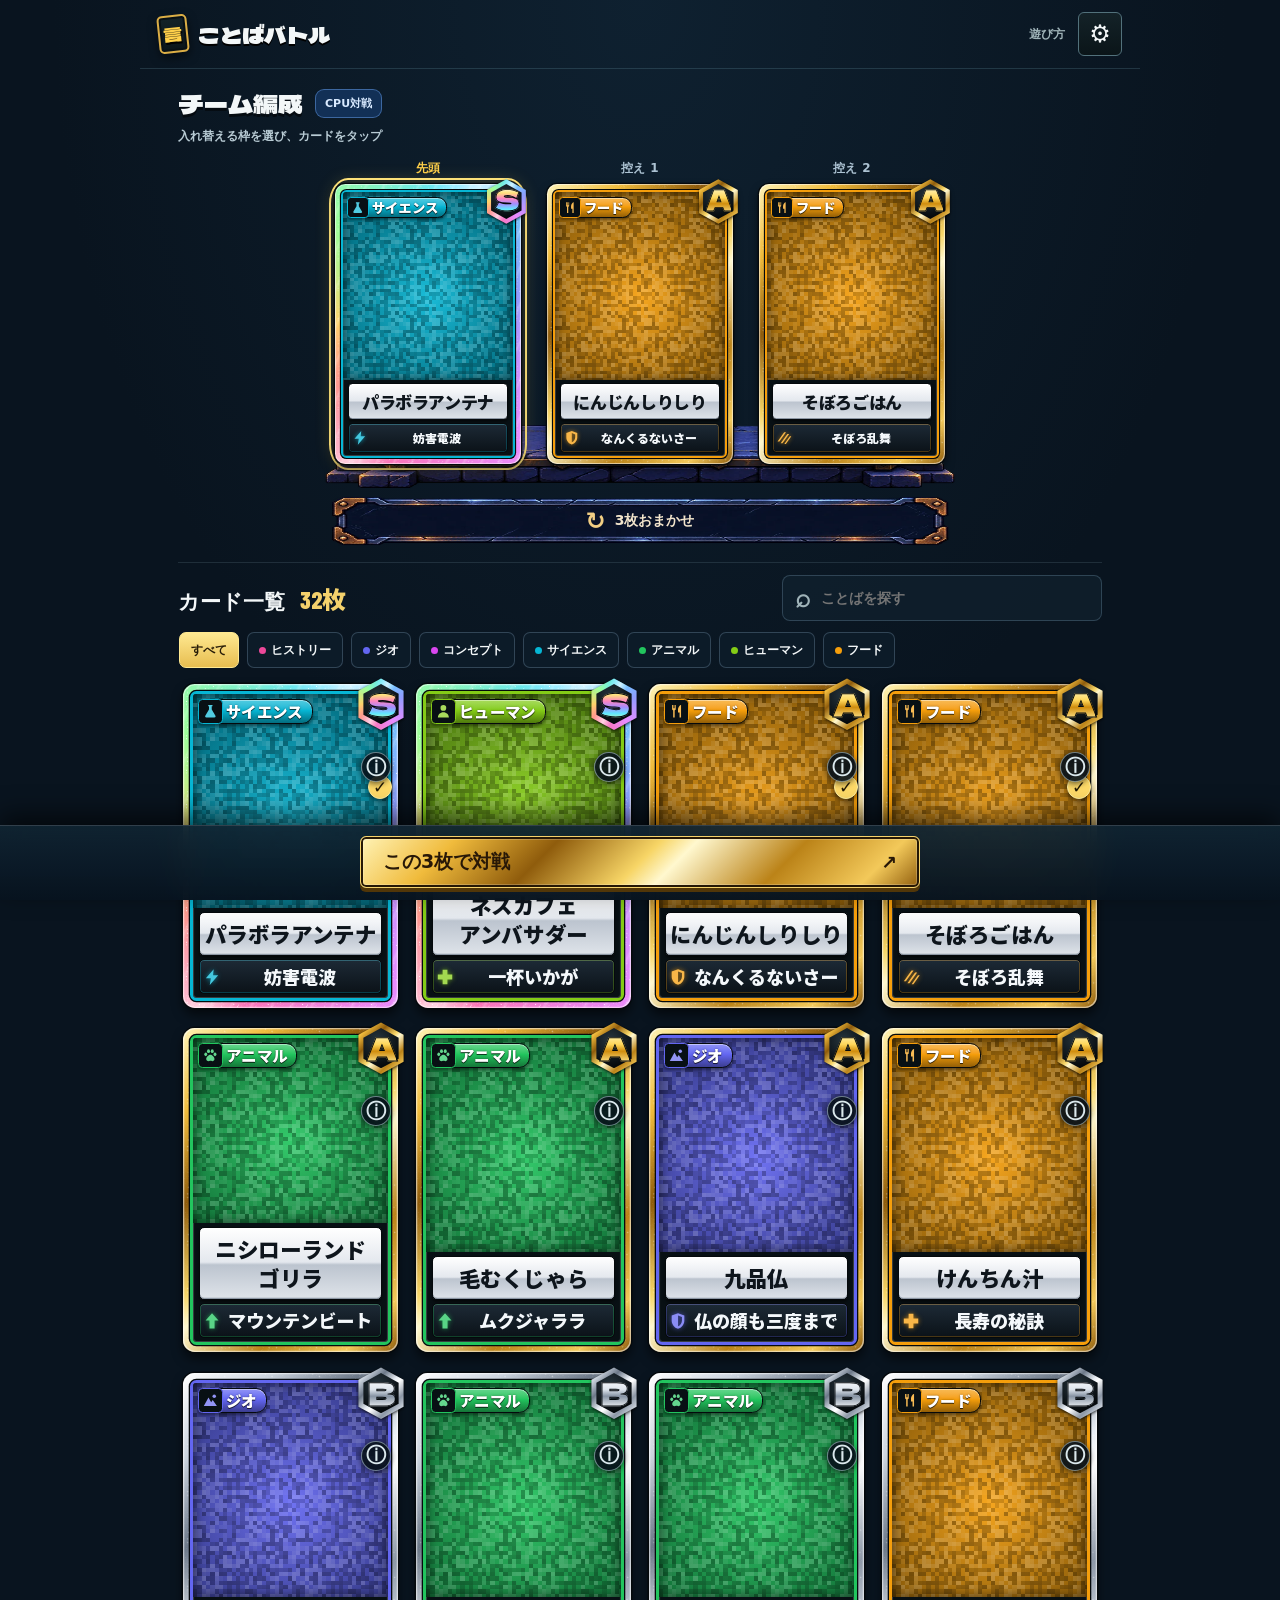
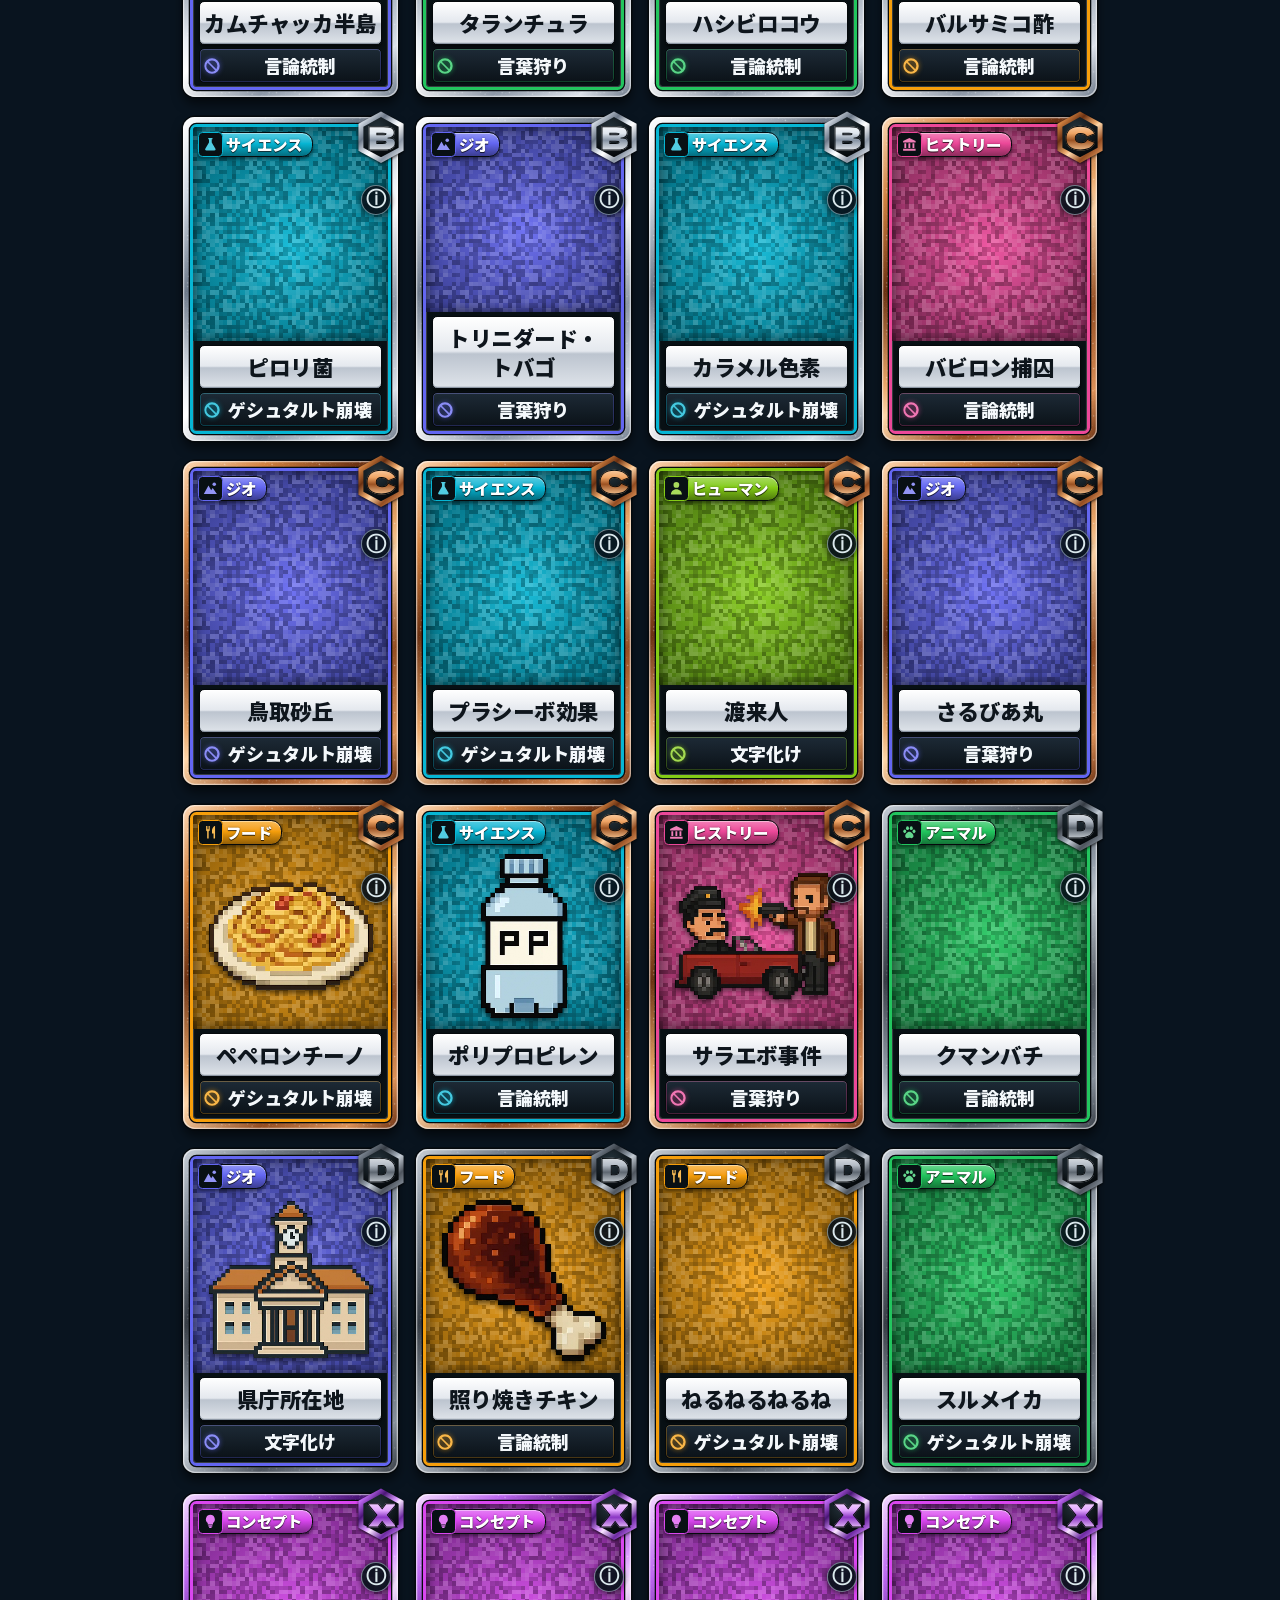
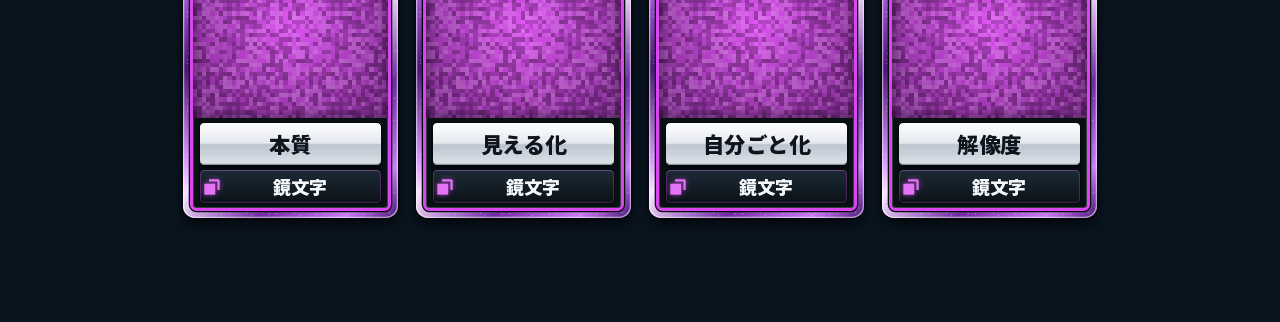
==== commit e88c5df2: "preview: keep card skill labels clear while choosing actions" ====
--- a/index.html
+++ b/index.html
@@ -9,9 +9,9 @@
   <link rel="preload" as="image" href="battle-ui/assets/img/moon-arena-preview.webp" fetchpriority="high" onload="this.dataset.loaded='true'" onerror="this.dataset.failed='true'">
   <title>ことばバトル — WORD DUEL</title>
   <style>.boot-loading{position:fixed;inset:0;z-index:100;background:#091522;color:#f2e5be;display:grid;place-content:center;justify-items:center;gap:20px;font-family:system-ui,sans-serif;text-align:center;padding:24px}.boot-loading[hidden]{display:none}.boot-loading strong{font-size:25px}.boot-loading p{font-size:13px}.boot-spinner{width:38px;height:38px;border:3px solid #40516a;border-top-color:#f5cf72;border-radius:50%;animation:boot-spin 1s linear infinite}.boot-loading button{padding:14px 24px;background:#e9c46b;border:0;border-radius:5px;font-weight:bold}@keyframes boot-spin{to{transform:rotate(360deg)}}@media(prefers-reduced-motion:reduce){.boot-spinner{animation:none}}</style>
-  <link rel="stylesheet" href="battle-ui/styles/game.css?v=20261007-card-labels" data-game-style media="print" fetchpriority="high" onload="this.dataset.loaded='true'">
-  <noscript><link rel="stylesheet" href="battle-ui/styles/game.css?v=20261007-card-labels"></noscript>
-  <script defer src="battle-ui/game.js?v=20261007-card-labels"></script>
+  <link rel="stylesheet" href="battle-ui/styles/game.css?v=20261007-card-labels2" data-game-style media="print" fetchpriority="high" onload="this.dataset.loaded='true'">
+  <noscript><link rel="stylesheet" href="battle-ui/styles/game.css?v=20261007-card-labels2"></noscript>
+  <script defer src="battle-ui/game.js?v=20261007-card-labels2"></script>
 </head>
 <body>
 <div id="bootLoading" class="boot-loading" role="status"><span class="boot-spinner" aria-hidden="true"></span><strong>ことばバトル</strong><p id="bootStatus">カードを準備中…</p><button id="bootRetry" type="button" hidden>もう一度読み込む</button></div>
